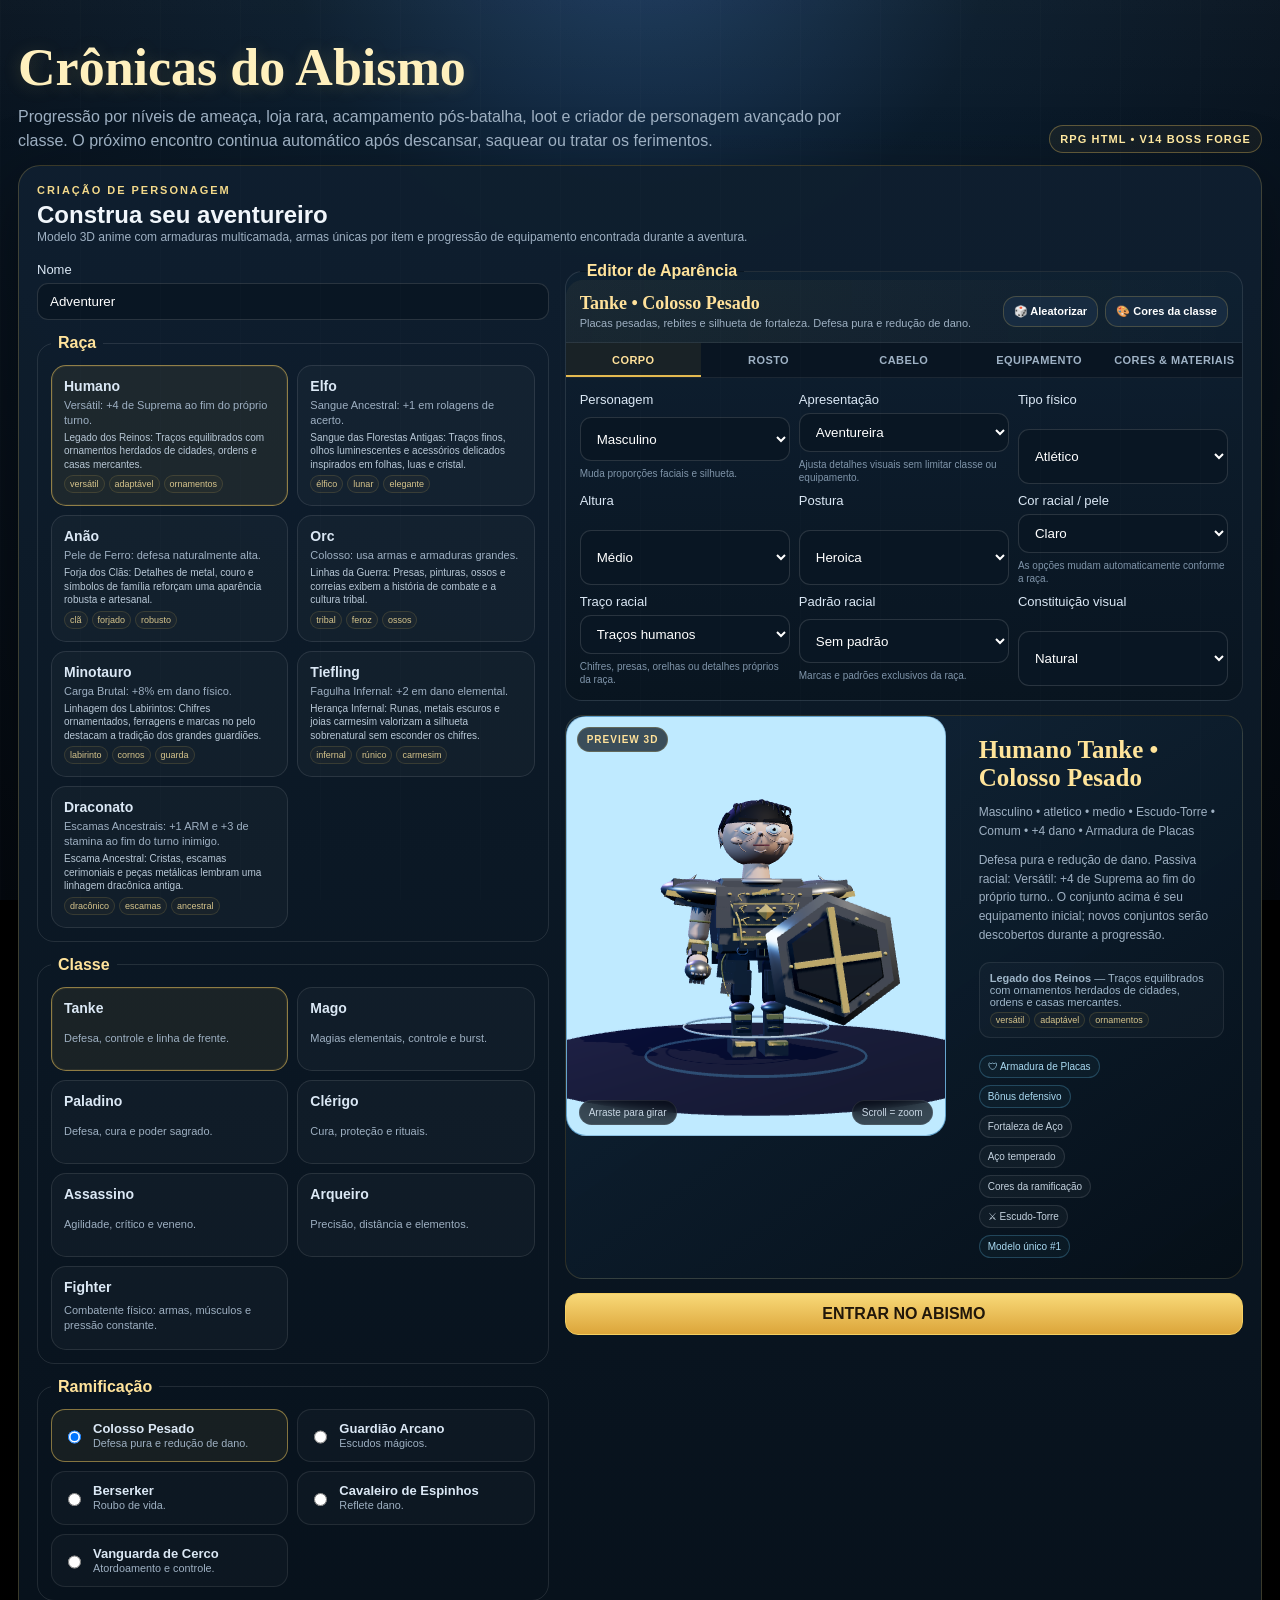
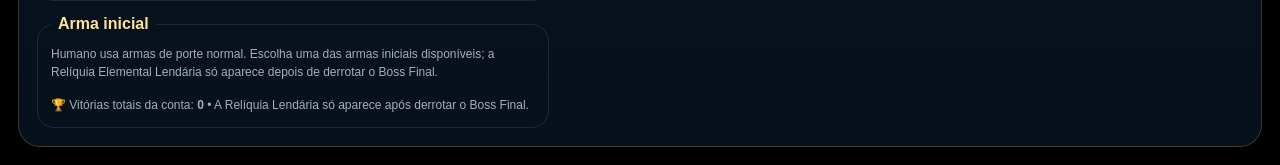
==== cronicas_do_abismo_v16_arsenal_vitorias.html @ d29d2627 "Add files via upload" ====
<!DOCTYPE html>
<html lang="pt-BR">
<head>
<meta charset="UTF-8" />
<meta name="viewport" content="width=device-width, initial-scale=1.0" />
<title>Crônicas do Abismo — v15 Recompensa Lendária</title>
<style>
:root{
  --bg:#07101a;--panel:#0c1927;--panel2:#13263a;--panel3:#172e45;
  --line:rgba(241,201,94,.22);--text:#f1f6fb;--muted:#9eb0c2;--gold:#f1c95e;
  --hp:#e54d5f;--mana:#4d8fff;--stam:#2bc489;--ult:#a85bd7;--coin:#ffd76a;
  --page-bg:none;--scene-bg:none;
}
*{box-sizing:border-box}
body{margin:0;font-family:Inter,Segoe UI,Arial,sans-serif;background-color:#000;background-image:radial-gradient(circle at 50% -10%,#1d3d62 0,#0b1c2c 30%,#07101a 68%,#04090f 100%);background-size:cover;background-position:center;background-repeat:no-repeat;color:var(--text);min-height:100vh;background-attachment:fixed}
body::before{content:'';position:fixed;inset:0;pointer-events:none;background:
  linear-gradient(180deg,rgba(255,255,255,.025),transparent 18%),
  repeating-linear-gradient(90deg,rgba(255,255,255,.012) 0 1px,transparent 1px 80px)}
.container{max-width:1320px;margin:0 auto;padding:18px}
.hidden{display:none!important}
.card{background:linear-gradient(180deg,rgba(15,31,47,.97),rgba(7,17,27,.97));border:1px solid var(--line);border-radius:22px;box-shadow:0 20px 70px rgba(0,0,0,.38)}
.hero-header{display:flex;justify-content:space-between;align-items:end;gap:16px;padding:20px 0 12px}
.hero-header h1{margin:0;font-family:Georgia,serif;font-size:clamp(30px,4.4vw,52px);color:#fff0bd;text-shadow:0 2px 18px rgba(241,201,94,.18)}
.hero-header p{margin:8px 0 0;max-width:850px;color:var(--muted);line-height:1.5}
.badge{display:inline-flex;align-items:center;gap:6px;padding:7px 10px;border-radius:999px;border:1px solid rgba(241,201,94,.33);color:#ffe8a0;background:rgba(241,201,94,.055);font-size:11px;font-weight:900;letter-spacing:.1em;text-transform:uppercase}
button{font:inherit;color:#fff;background:#172b40;border:1px solid rgba(241,201,94,.22);border-radius:13px;padding:11px 14px;font-weight:800;cursor:pointer;transition:.16s transform,.16s background,.16s border-color}
button:hover{background:#1e3853;border-color:rgba(241,201,94,.42);transform:translateY(-1px)}
button:disabled{opacity:.42;cursor:not-allowed;transform:none}
button.primary{color:#21170a;background:linear-gradient(180deg,#f8d978,#dca53a);border-color:#f5cf61}
button.danger{background:#56232c;border-color:#963c4a}
input,select{width:100%;padding:10px 12px;background:#091623;color:#fff;border:1px solid rgba(255,255,255,.13);border-radius:11px}
input[type=color]{padding:4px;height:42px}
label{display:grid;gap:6px;color:#dbe8f5;font-size:13px}
fieldset{border:1px solid rgba(255,255,255,.1);border-radius:17px;padding:13px;margin:0}
legend{color:#ffe39b;font-weight:900;padding:0 7px}
.small{font-size:12px;color:var(--muted);line-height:1.42}
.eyebrow{margin:0 0 5px;color:#f3d98a;font-size:11px;font-weight:900;letter-spacing:.18em;text-transform:uppercase}

/* criação */
.creator{padding:18px;display:grid;gap:16px}
.creator-grid{display:grid;grid-template-columns:1.05fr .95fr;gap:16px}
.creator-col{display:grid;gap:14px;align-content:start}
.choice-grid{display:grid;grid-template-columns:repeat(auto-fit,minmax(170px,1fr));gap:9px}
.choice-card{position:relative;display:grid;gap:4px;padding:12px;min-height:84px;border:1px solid rgba(255,255,255,.1);border-radius:15px;background:rgba(255,255,255,.026);cursor:pointer}
.choice-card input{position:absolute;inset:0;opacity:0;cursor:pointer}.choice-card b{font-size:14px}.choice-card span{font-size:11px;color:var(--muted);line-height:1.35}
.choice-card:has(input:checked){border-color:rgba(241,201,94,.55);background:rgba(241,201,94,.07);box-shadow:0 0 0 1px rgba(241,201,94,.08) inset}
.race-card-lore{display:block!important;color:#b8c8d6!important;font-size:10px!important;margin-top:3px}.race-card-traits{display:flex;gap:4px;flex-wrap:wrap;margin-top:4px}.race-card-traits i{font-style:normal;padding:2px 5px;border-radius:999px;border:1px solid rgba(241,201,94,.14);background:rgba(241,201,94,.035);color:#d7c58c;font-size:9px}.armor-bonus{display:block;margin-top:5px;padding:7px 8px;border-left:3px solid #f1c95e;border-radius:7px;background:rgba(241,201,94,.055);color:#f1dea1}.armor-bonus b{display:block;color:#ffe9a7;font-size:10px;margin-bottom:2px}.armor-branch{display:inline-flex;gap:5px;align-items:center;margin-top:4px;padding:3px 6px;border-radius:999px;border:1px solid rgba(241,201,94,.18);color:#e5cf90;font-size:9px}.weapon-detail{display:block;margin-top:5px;padding-top:5px;border-top:1px solid rgba(255,255,255,.07);color:#a9bdcf;font-size:10px}.gear-preview-tag{border-color:rgba(104,207,255,.24)!important;background:rgba(104,207,255,.035)!important;color:#a9d9f1!important}
.subchoices,.weapon-choices{display:grid;grid-template-columns:repeat(auto-fit,minmax(200px,1fr));gap:9px}
.subchoice,.weapon-choice{display:flex;gap:9px;padding:11px;border:1px solid rgba(255,255,255,.09);border-radius:14px;background:rgba(255,255,255,.025);cursor:pointer}.subchoice input,.weapon-choice input{width:auto;margin-top:3px}.subchoice b,.weapon-choice b{display:block}.subchoice small,.weapon-choice small{display:block;color:var(--muted);line-height:1.35}.weapon-choice em{display:block;margin-top:5px;color:#f2d176;font-size:11px;font-style:normal}
.subchoice:has(input:checked),.weapon-choice:has(input:checked){border-color:rgba(241,201,94,.5);background:rgba(241,201,94,.065)}
.custom-grid{display:grid;grid-template-columns:repeat(3,minmax(0,1fr));gap:9px}
.preview{display:grid;grid-template-columns:210px 1fr;gap:15px;align-items:center;padding:14px;border:1px solid rgba(241,201,94,.16);border-radius:18px;background:rgba(255,255,255,.027)}
.character-frame{position:relative;height:224px;border-radius:18px;overflow:hidden;border:1px solid rgba(241,201,94,.24);background:
 radial-gradient(circle at 50% 28%,rgba(70,133,192,.32),transparent 45%),linear-gradient(180deg,#142b41,#07111a)}
.character-frame::after{content:'';position:absolute;left:15%;right:15%;bottom:12px;height:20px;border-radius:50%;background:rgba(0,0,0,.38);filter:blur(4px)}
.character-svg{position:absolute;inset:0;width:100%;height:100%;filter:drop-shadow(0 10px 12px rgba(0,0,0,.32))}
.character-svg .idle{transform-origin:50% 78%;animation:idleBob 2.6s ease-in-out infinite}
.character-svg .head{transform-origin:50% 42%;animation:headIdle 3.8s ease-in-out infinite}
.character-svg .weapon-hand{transform-origin:58% 66%;animation:weaponIdle 3s ease-in-out infinite}
.character-svg .hair-sway{transform-origin:50% 45%;animation:hairSway 2.8s ease-in-out infinite}
.character-svg .eye{animation:blink 4.6s steps(1,end) infinite}
@keyframes idleBob{0%,100%{transform:translateY(0) scaleY(1)}50%{transform:translateY(-2px) scaleY(1.012)}}
@keyframes headIdle{0%,100%{transform:rotate(0)}50%{transform:rotate(1.2deg)}}
@keyframes weaponIdle{0%,100%{transform:rotate(0)}50%{transform:rotate(-2.5deg)}}
@keyframes hairSway{0%,100%{transform:skewX(0)}50%{transform:skewX(-1.8deg)}}
@keyframes blink{0%,48%,52%,100%{opacity:1}49%,51%{opacity:.08}}
.preview-info{display:grid;gap:7px}.preview-info strong{font-size:20px;color:#ffe49a}.preview-line{font-size:12px;color:var(--muted);line-height:1.45}


/* preview 3D do criador */
.creator-3d-wrap{position:relative;height:420px;border-radius:20px;overflow:hidden;border:1px solid rgba(72,138,185,.42);background:radial-gradient(circle at 50% 24%,rgba(255,255,255,.76),transparent 38%),linear-gradient(180deg,#bfe8ff,#6faed5)}
#creator3D{position:absolute;inset:0;cursor:grab;touch-action:none}#creator3D:active{cursor:grabbing}
#creator3D canvas{display:block;width:100%!important;height:100%!important}
.preview-3d-ui{position:absolute;z-index:4;left:12px;right:12px;bottom:10px;display:flex;justify-content:space-between;gap:8px;pointer-events:none}.preview-3d-ui span{padding:6px 9px;border-radius:999px;background:rgba(5,11,18,.72);border:1px solid rgba(255,255,255,.09);font-size:10px;color:#c9d7e4;backdrop-filter:blur(6px)}
.preview-3d-badge{position:absolute;z-index:4;top:10px;left:10px;padding:6px 9px;border-radius:999px;background:rgba(8,16,26,.75);border:1px solid rgba(241,201,94,.22);color:#ffe19a;font-size:10px;font-weight:900;letter-spacing:.1em}
#creatorFallback{position:absolute;inset:0;display:none}.creator-3d-wrap.fallback #creatorFallback{display:block}.creator-3d-wrap.fallback #creator3D{display:none}
.rpg-preview{grid-template-columns:minmax(360px,.95fr) 1.05fr;align-items:stretch}.rpg-preview .preview-info{align-content:center}
.race-note{margin-top:7px;padding:9px 10px;border-radius:11px;border:1px solid rgba(255,255,255,.08);background:rgba(255,255,255,.025);font-size:11px;color:#9eb5c8}
@media(max-width:920px){.rpg-preview{grid-template-columns:1fr}.creator-3d-wrap{height:360px}}

/* HUD e batalha */
.game{padding:17px;display:grid;gap:15px}
.hud{display:grid;grid-template-columns:1fr 1fr;gap:13px}.hud-card{padding:13px;border:1px solid rgba(255,255,255,.08);border-radius:18px;background:rgba(255,255,255,.024)}
.hud-head{display:flex;justify-content:space-between;gap:10px;align-items:center}.hud-head h3{margin:0;font-size:20px;color:#ffdb77}.hud-meta{margin-top:4px;font-size:11px;color:var(--muted)}
.hud-badges{display:flex;gap:7px;flex-wrap:wrap;justify-content:flex-end}
.bar{height:23px;position:relative;overflow:hidden;background:#091521;border:1px solid rgba(255,255,255,.11);border-radius:999px;margin-top:7px}.bar i{display:block;position:absolute;inset:0 auto 0 0;width:30%;transition:.28s width}.bar b{position:absolute;inset:0;display:grid;place-items:center;font-size:11px;text-shadow:0 1px 3px #000}
.hp i{background:linear-gradient(90deg,#a7253e,#ef596b)}.mana i{background:linear-gradient(90deg,#235dce,#65a3ff)}.stam i{background:linear-gradient(90deg,#148261,#35d89c)}.ult i{background:linear-gradient(90deg,#7135a6,#d47bf5)}
.battle-scene{position:relative;overflow:hidden;min-height:310px;padding:20px;display:grid;grid-template-columns:minmax(0,1fr) auto minmax(0,1fr);gap:18px;align-items:center;background-image:var(--scene-bg),radial-gradient(circle at 50% 28%,rgba(58,112,166,.16),transparent 35%),linear-gradient(180deg,rgba(23,50,75,.28),rgba(4,10,16,.1));background-size:cover,cover,cover;background-position:center,center,center;background-repeat:no-repeat,no-repeat,no-repeat;border-radius:20px;border:1px solid rgba(255,255,255,.07)}
.battle-scene::before{content:'';position:absolute;left:-10%;right:-10%;bottom:-46px;height:150px;border-radius:50%;background:radial-gradient(ellipse at center,rgba(60,81,98,.28),rgba(0,0,0,.38) 65%);transform:perspective(380px) rotateX(65deg)}
.combatant{position:relative;z-index:2;display:grid;grid-template-columns:210px minmax(0,1fr);gap:14px;align-items:center}.battle-char{height:245px}.status-side{display:grid;gap:7px}.nameplate strong{font-size:24px;font-family:Georgia,serif;color:#ffd66f}.nameplate span{display:block;font-size:11px;color:var(--muted);margin-top:3px}.gearline{font-size:11px;color:#aab9c8;line-height:1.45}.vs{position:relative;z-index:2;font-size:48px;color:#f3cc66;text-shadow:0 0 18px rgba(241,201,94,.3)}
.fx-layer{position:absolute;inset:0;z-index:10;pointer-events:none;overflow:hidden}.fx-projectile{position:absolute;top:42%;left:50%;font-size:44px;opacity:0;filter:drop-shadow(0 0 12px currentColor);animation:projectile .68s cubic-bezier(.16,.8,.25,1) forwards}.fx-projectile.enemy{animation-name:projectileEnemy}.fx-particle{position:absolute;left:50%;top:48%;width:8px;height:8px;border-radius:50%;opacity:0;animation:particleBurst .68s ease-out forwards}.slash-arc{position:absolute;width:120px;height:65px;border:4px solid rgba(255,255,255,.75);border-left-color:transparent;border-bottom-color:transparent;border-radius:50%;left:50%;top:40%;opacity:0;transform:rotate(20deg);animation:slashArc .45s ease-out forwards}.impact-ring{position:absolute;width:80px;height:80px;border:3px solid rgba(255,235,163,.84);border-radius:50%;left:50%;top:44%;transform:translate(-50%,-50%) scale(.2);opacity:0;animation:impactRing .52s ease-out forwards}
.float-number{position:absolute;z-index:11;font-weight:1000;font-size:25px;opacity:0;text-shadow:0 2px 4px rgba(0,0,0,.62);animation:floatNumber .88s ease-out forwards}.float-number.hit{color:#ff8996}.float-number.heal{color:#89f4b8}.float-number.crit{color:#ffe17a;font-size:30px}
.hero-lunge{animation:heroLunge .42s ease}.enemy-lunge{animation:enemyLunge .42s ease}.hit-react{animation:hitReact .38s ease}.scene-shake{animation:sceneShake .38s linear}
@keyframes heroLunge{0%,100%{transform:translateX(0)}50%{transform:translateX(26px) scale(1.025)}}@keyframes enemyLunge{0%,100%{transform:translateX(0)}50%{transform:translateX(-26px) scale(1.025)}}@keyframes hitReact{0%,100%{filter:none;transform:translateX(0)}35%{filter:brightness(1.7);transform:translateX(5px)}55%{transform:translateX(-3px)}}
@keyframes sceneShake{0%,100%{transform:translateX(0)}20%{transform:translateX(-5px)}40%{transform:translateX(4px)}60%{transform:translateX(-3px)}80%{transform:translateX(2px)}}
@keyframes projectile{0%{opacity:0;transform:translate(-160px,20px) scale(.5) rotate(-8deg)}20%{opacity:1}100%{opacity:0;transform:translate(145px,-10px) scale(1.2) rotate(8deg)}}@keyframes projectileEnemy{0%{opacity:0;transform:translate(145px,0) scale(.5)}20%{opacity:1}100%{opacity:0;transform:translate(-160px,15px) scale(1.2)}}
@keyframes particleBurst{0%{opacity:0;transform:translate(0,0) scale(.4)}25%{opacity:1}100%{opacity:0;transform:translate(var(--dx),var(--dy)) scale(1.2)}}@keyframes slashArc{0%{opacity:0;transform:rotate(5deg) scale(.45)}35%{opacity:1}100%{opacity:0;transform:rotate(75deg) scale(1.25)}}@keyframes impactRing{0%{opacity:0;transform:translate(-50%,-50%) scale(.2)}35%{opacity:1}100%{opacity:0;transform:translate(-50%,-50%) scale(1.7)}}@keyframes floatNumber{0%{opacity:0;transform:translateY(0) scale(.7)}18%{opacity:1}100%{opacity:0;transform:translateY(-64px) scale(1.08)}}
.actions{display:grid;grid-template-columns:repeat(7,minmax(0,1fr));gap:9px}.action-sub{display:block;font-size:10px;color:#97a9ba;font-weight:500;margin-top:3px}
.panels{display:grid;grid-template-columns:1.05fr .95fr;gap:14px}.panel{padding:14px}.log{display:grid;gap:7px;max-height:330px;overflow:auto;margin-top:10px}.log p{margin:0;padding:9px 11px;background:rgba(255,255,255,.032);border-radius:11px;line-height:1.42;font-size:13px}.log p.good{border-left:4px solid #33c77b}.log p.bad{border-left:4px solid #e75464}.log p.info{border-left:4px solid #f0c75e}.log p.shop{border-left:4px solid #55c7ff}
.dice-grid{display:grid;grid-template-columns:repeat(auto-fit,minmax(105px,1fr));gap:8px}.die-card{padding:10px;border:1px solid rgba(255,255,255,.08);border-radius:14px;background:rgba(255,255,255,.025);display:grid;gap:6px}.die-card input{padding:7px}.roll{min-height:38px;border:1px dashed rgba(255,255,255,.14);border-radius:9px;padding:7px;text-align:center;color:#dbe9f6;font-size:11px}
.beginner{margin-top:12px;padding:12px;border:1px solid rgba(241,201,94,.17);border-radius:14px;background:rgba(255,255,255,.02)}.beginner summary{cursor:pointer;color:#ffe29b;font-weight:900}.guide-grid{display:grid;grid-template-columns:1fr 1fr;gap:14px}.guide-grid li{margin:5px 0;color:var(--muted)}
.game-footer{display:flex;justify-content:space-between;align-items:center;gap:10px;flex-wrap:wrap}
.game-over-overlay{position:absolute;inset:0;z-index:30;display:none;place-items:center;align-content:center;gap:8px;text-align:center;background:rgba(4,8,13,.88);backdrop-filter:blur(5px);color:#fff0bd}
.game-over-overlay.active{display:grid;animation:gameOverIn .24s ease-out}
.game-over-overlay strong{font:900 clamp(34px,6vw,64px) Georgia,serif;letter-spacing:.08em;color:#ff7180;text-shadow:0 0 24px rgba(229,77,95,.55)}
.game-over-overlay span{color:#d5e0eb;font-size:14px}
@keyframes gameOverIn{from{opacity:0}to{opacity:1}}

/* inventário + loja */
dialog{border:none;padding:0;background:transparent;color:var(--text)}dialog::backdrop{background:rgba(0,0,0,.68);backdrop-filter:blur(2px)}
.modal-card{width:min(1060px,95vw);max-height:90vh;overflow:auto;padding:19px}.modal-top{display:flex;justify-content:space-between;gap:12px;align-items:center;margin-bottom:14px}.modal-grid{display:grid;grid-template-columns:320px 1fr;gap:14px}.modal-col{display:grid;gap:12px;align-content:start}.box{padding:13px;border:1px solid rgba(255,255,255,.08);border-radius:15px;background:rgba(255,255,255,.025)}.box h3{margin:0 0 9px}.item-grid{display:grid;grid-template-columns:repeat(auto-fit,minmax(210px,1fr));gap:9px}.item{display:grid;gap:6px;padding:11px;border:1px solid rgba(255,255,255,.08);border-radius:13px;background:rgba(255,255,255,.025)}.item.equipped{border-color:rgba(241,201,94,.5);background:rgba(241,201,94,.065)}.item-price{color:#ffd86f;font-size:12px;font-weight:900}.potion-grid{display:grid;grid-template-columns:repeat(3,minmax(0,1fr));gap:8px}.coin{color:#ffdc78;font-weight:900}.store-banner{padding:12px;border:1px solid rgba(83,196,255,.24);border-radius:14px;background:linear-gradient(135deg,rgba(36,117,160,.13),rgba(255,215,105,.05));margin-bottom:13px}.rarity{font-size:10px;padding:3px 7px;border-radius:999px;background:rgba(255,255,255,.06);color:#cdd9e5;display:inline-flex;width:max-content}.shop-grid{display:grid;grid-template-columns:repeat(auto-fit,minmax(215px,1fr));gap:9px}.shop-item{display:grid;gap:7px;padding:12px;border:1px solid rgba(255,255,255,.09);border-radius:14px;background:rgba(255,255,255,.026)}
.merchant-showcase{display:grid;grid-template-columns:150px 1fr;gap:14px;align-items:center;margin-bottom:13px;padding:10px 12px;border:1px solid rgba(241,201,94,.22);border-radius:15px;background:linear-gradient(100deg,rgba(174,113,48,.13),rgba(50,100,137,.08))}
#merchant3D{height:155px;border-radius:12px;overflow:hidden;background:radial-gradient(circle at 50% 26%,rgba(236,177,93,.25),transparent 48%),#08131d}.merchant-showcase h3{margin:0;color:#ffe19a;font:700 18px Georgia,serif}.merchant-showcase p{margin:5px 0 0;color:#b7c8d8;font-size:12px;line-height:1.45}

@media(max-width:1080px){.creator-grid,.hud,.panels,.modal-grid{grid-template-columns:1fr}.battle-scene{grid-template-columns:1fr}.vs{display:none}.actions{grid-template-columns:repeat(3,minmax(0,1fr))}.combatant{grid-template-columns:190px 1fr}}
@media(max-width:760px){.custom-grid,.guide-grid,.potion-grid{grid-template-columns:1fr}.preview{grid-template-columns:1fr}.character-frame{height:260px}.combatant{grid-template-columns:1fr}.battle-char{height:260px}.actions{grid-template-columns:repeat(2,minmax(0,1fr))}.hud-head{align-items:flex-start;flex-direction:column}.hud-badges{justify-content:flex-start}}

/* v6 — interface compacta, acampamento e personagem detalhado */
.hud{gap:10px}.hud-card{padding:10px 13px}.hud-head{min-height:44px}.hud-meta{max-width:660px}
.battle-scene{min-height:330px;padding:18px}.combatant{grid-template-columns:225px minmax(0,1fr)}.battle-char{height:270px}.status-side{gap:6px}.status-side .bar{margin-top:3px}
.character-frame{background:radial-gradient(circle at 48% 25%,rgba(80,151,215,.34),transparent 42%),linear-gradient(180deg,#142c43,#07111a)}
.character-svg{filter:drop-shadow(0 14px 15px rgba(0,0,0,.4)) saturate(1.05)}
.character-svg .cloth-sway{transform-origin:50% 65%;animation:clothSway 3s ease-in-out infinite}
.character-svg .aura-pulse{transform-origin:50% 45%;animation:auraPulse 2.8s ease-in-out infinite}
.character-svg .weapon-glint{animation:weaponGlint 3.4s ease-in-out infinite}
@keyframes clothSway{0%,100%{transform:skewX(0)}50%{transform:skewX(1.4deg)}}
@keyframes auraPulse{0%,100%{opacity:.12;transform:scale(.96)}50%{opacity:.25;transform:scale(1.03)}}
@keyframes weaponGlint{0%,70%,100%{opacity:.35}75%{opacity:1}}
.game-footer{padding-top:2px}.auto-next-note{display:flex;align-items:center;gap:7px;color:#b9cad9}.auto-next-note::before{content:'↻';color:#f3ce68;font-weight:1000}
.camp-card{width:min(790px,94vw);padding:20px}.camp-intro{padding:12px 14px;border:1px solid rgba(241,201,94,.2);border-radius:14px;background:rgba(241,201,94,.05);margin-bottom:14px}.camp-options{display:grid;grid-template-columns:repeat(3,minmax(0,1fr));gap:10px}.camp-option{display:grid;gap:7px;text-align:left;min-height:145px;padding:15px}.camp-option strong{color:#ffe399;font-size:16px}.camp-option span{font-size:12px;color:var(--muted);line-height:1.45}.camp-option em{font-size:11px;color:#84e2b2;font-style:normal}
.gender-note{font-size:11px;color:#9fb2c5}.custom-grid{grid-template-columns:repeat(3,minmax(0,1fr))}
@media(max-width:1000px){.combatant{grid-template-columns:190px minmax(0,1fr)}.battle-char{height:240px}.camp-options{grid-template-columns:1fr}}
@media(max-width:760px){.combatant{grid-template-columns:1fr}.battle-char{height:260px}.custom-grid{grid-template-columns:1fr 1fr}}
@media(max-width:520px){.custom-grid{grid-template-columns:1fr}}


/* v7 — criador de personagem RPG avançado */
.creator-grid{grid-template-columns:minmax(420px,.86fr) minmax(560px,1.14fr);align-items:start}
.rpg-customizer{padding:0;overflow:hidden;background:linear-gradient(180deg,rgba(16,34,51,.72),rgba(8,19,30,.72))}
.rpg-customizer>legend{margin-left:14px}
.customizer-head{display:flex;justify-content:space-between;align-items:center;gap:12px;padding:13px 14px;border-bottom:1px solid rgba(255,255,255,.08);background:linear-gradient(90deg,rgba(241,201,94,.05),transparent)}
.class-identity{display:grid;gap:3px}.class-identity strong{font-family:Georgia,serif;font-size:18px;color:#ffe19a}.class-identity span{font-size:11px;color:var(--muted)}
.editor-actions{display:flex;gap:7px;flex-wrap:wrap}.editor-actions button{padding:8px 10px;font-size:11px}
.editor-tabs{display:grid;grid-template-columns:repeat(5,1fr);border-bottom:1px solid rgba(255,255,255,.08);background:#091522}
.editor-tab{border:0;border-radius:0;background:transparent;padding:11px 7px;color:#9fb2c5;font-size:11px;letter-spacing:.04em;text-transform:uppercase}
.editor-tab:hover{transform:none;background:rgba(255,255,255,.035)}.editor-tab.active{color:#ffe19a;background:rgba(241,201,94,.07);box-shadow:inset 0 -2px #e4ba50}
.editor-panel{display:none;padding:14px}.editor-panel.active{display:block}.editor-panel .custom-grid{grid-template-columns:repeat(3,minmax(0,1fr))}
.editor-panel label>span.help{font-size:10px;color:#7f94a9;line-height:1.3}
.palette-strip{display:grid;grid-template-columns:repeat(5,1fr);gap:5px;margin-top:8px}.palette-strip i{height:17px;border-radius:6px;border:1px solid rgba(255,255,255,.15);box-shadow:inset 0 1px rgba(255,255,255,.12)}
.material-note{margin-top:9px;padding:9px 10px;border-radius:11px;border:1px solid rgba(255,255,255,.07);background:rgba(255,255,255,.025);font-size:11px;color:#9eb2c5;line-height:1.4}
.preview.rpg-preview{grid-template-columns:minmax(300px,380px) 1fr;padding:0;overflow:hidden;align-items:stretch;min-height:520px;background:linear-gradient(145deg,rgba(19,42,63,.88),rgba(6,15,24,.95))}
.rpg-preview .character-frame{height:520px;border:0;border-radius:0;border-right:1px solid rgba(241,201,94,.18);background:radial-gradient(circle at 50% 22%,rgba(91,155,210,.28),transparent 36%),linear-gradient(180deg,#132a40,#061019 80%)}
.rpg-preview .preview-info{padding:20px 18px;align-content:center;gap:11px}.rpg-preview .preview-info strong{font-family:Georgia,serif;font-size:25px}.rpg-preview .preview-line{font-size:12px;line-height:1.55}
.appearance-summary{display:grid;gap:7px;margin-top:6px}.appearance-pill{display:inline-flex;width:max-content;max-width:100%;padding:5px 8px;border-radius:999px;border:1px solid rgba(255,255,255,.1);background:rgba(255,255,255,.035);font-size:10px;color:#c4d2df}
.character-svg{filter:drop-shadow(0 18px 20px rgba(0,0,0,.48)) saturate(1.08) contrast(1.02)}
.character-svg .breath{transform-origin:50% 68%;animation:breathRpg 3.3s ease-in-out infinite}.character-svg .cape-motion{transform-origin:50% 48%;animation:capeRpg 3.8s ease-in-out infinite}.character-svg .weapon-hand{transform-origin:62% 60%;animation:weaponRpg 3.1s ease-in-out infinite}.character-svg .hair-sway{transform-origin:50% 30%;animation:hairRpg 3.4s ease-in-out infinite}.character-svg .eye{animation:blinkRpg 5.1s steps(1,end) infinite}.character-svg .rune-pulse{animation:runePulse 2.2s ease-in-out infinite}.character-svg .cloth-light{animation:clothLight 3.4s ease-in-out infinite}
@keyframes breathRpg{0%,100%{transform:translateY(0) scaleY(1)}50%{transform:translateY(-2px) scaleY(1.008)}}@keyframes capeRpg{0%,100%{transform:skewX(0)}50%{transform:skewX(1.3deg)}}@keyframes weaponRpg{0%,100%{transform:rotate(0)}50%{transform:rotate(-1.8deg)}}@keyframes hairRpg{0%,100%{transform:skewX(0)}50%{transform:skewX(-1.1deg)}}@keyframes blinkRpg{0%,48%,52%,100%{opacity:1}49%,51%{opacity:.05}}@keyframes runePulse{0%,100%{opacity:.46}50%{opacity:1}}@keyframes clothLight{0%,100%{opacity:.14}50%{opacity:.28}}
.battle-char .character-svg{filter:drop-shadow(0 13px 12px rgba(0,0,0,.45)) saturate(1.06)}
@media(max-width:1180px){.creator-grid{grid-template-columns:1fr}.preview.rpg-preview{grid-template-columns:minmax(300px,420px) 1fr}}
@media(max-width:760px){.editor-tabs{grid-template-columns:repeat(3,1fr)}.editor-panel .custom-grid{grid-template-columns:1fr 1fr}.preview.rpg-preview{grid-template-columns:1fr}.rpg-preview .character-frame{height:480px;border-right:0;border-bottom:1px solid rgba(241,201,94,.18)}}
@media(max-width:520px){.editor-panel .custom-grid{grid-template-columns:1fr}.editor-tabs{grid-template-columns:1fr 1fr}.rpg-preview .character-frame{height:430px}}


/* v10 — 3D anime reutilizado na criação e batalha */
.model-stage{position:relative;overflow:hidden;background:radial-gradient(circle at 50% 22%,rgba(64,115,164,.26),transparent 42%),linear-gradient(180deg,#10253a,#061019 82%)}
.battle-model3d,.battle-model-fallback{position:absolute;inset:0}.battle-model3d canvas{display:block;width:100%!important;height:100%!important}.battle-model-fallback{display:none}
.model-stage.no-webgl .battle-model3d{display:none}.model-stage.no-webgl .battle-model-fallback{display:block}
.creator-3d-wrap canvas{filter:saturate(1.04) contrast(1.02)}
.battle-char{height:290px}.battle-char canvas{filter:saturate(1.06) contrast(1.03)}
.preview-3d-badge{background:rgba(8,17,27,.72);backdrop-filter:blur(5px)}
@media(max-width:760px){.battle-char{height:320px}}


.single-d20{max-width:420px;margin:auto;padding:18px;grid-template-columns:1fr 1fr;align-items:center;gap:12px}
.single-d20>b,.single-d20>.roll,.single-d20>small{grid-column:1/-1}.single-d20>small{color:var(--muted)}
.d20-face{width:76px;height:84px;display:grid;place-items:center;background:linear-gradient(145deg,#ebce82,#705332);clip-path:polygon(50% 0,96% 25%,96% 75%,50% 100%,4% 75%,4% 25%);color:#101923;font:bold 30px Georgia;text-shadow:0 1px #ffecc2}.single-d20>button{grid-column:1/-1}
 .admin-glow{border-color:rgba(255,104,117,.38)!important;background:rgba(255,72,90,.045)!important}.boss-reward{border-color:rgba(166,121,255,.50)!important;background:linear-gradient(135deg,rgba(122,65,180,.15),rgba(77,199,255,.06))!important}.boss-reward strong{color:#efd6ff}.turn-gold{color:#ffd978;font-weight:900}.locked-note{display:block;margin-top:6px;color:#9db3c6;font-size:10px;line-height:1.35}.helmet-note{border-left:3px solid #9ddfff;padding-left:8px}
.victory-card{width:min(700px,94vw);padding:24px;text-align:center;background:radial-gradient(circle at 50% 0%,rgba(148,87,255,.18),transparent 44%),linear-gradient(180deg,rgba(18,31,48,.98),rgba(7,13,22,.98));border:1px solid rgba(196,145,255,.45)}
.victory-card h2{margin:0;color:#ffe7a3;font:900 clamp(34px,6vw,56px) Georgia,serif;text-shadow:0 0 26px rgba(241,201,94,.2)}
.victory-sub{margin:6px auto 14px;color:#cbd8e4;max-width:560px;line-height:1.5;font-size:13px}
.legendary-roller{display:grid;place-items:center;gap:10px;margin:8px auto 18px}
.legendary-d6{width:90px;height:90px;display:grid;place-items:center;clip-path:polygon(50% 0,93% 25%,93% 75%,50% 100%,7% 75%,7% 25%);background:linear-gradient(145deg,#d9b6ff,#6e3ca5);border:3px solid #f1d2ff;color:#140e1e;font:900 40px Georgia,serif;box-shadow:0 0 34px rgba(160,91,255,.42);animation:d6Roll 1s cubic-bezier(.17,.89,.32,1.27)}
.legendary-result{min-height:76px;display:grid;gap:4px;place-items:center;padding:14px 16px;border-radius:16px;border:1px solid rgba(241,201,94,.32);background:rgba(241,201,94,.05)}
.legendary-result strong{font:700 23px Georgia,serif;color:#ffe9a6}.legendary-result span{color:#bcd0df;font-size:12px}.legendary-element{color:#9fe7ff!important;font-weight:900}
.legendary-die-list{display:grid;grid-template-columns:repeat(3,1fr);gap:7px;margin-top:10px}.legendary-die-list span{padding:7px 5px;border-radius:10px;border:1px solid rgba(255,255,255,.08);color:#95aabc;font-size:10px}.legendary-die-list span.selected{border-color:rgba(241,201,94,.65);color:#fff1ba;background:rgba(241,201,94,.08)}
@keyframes d6Roll{0%{transform:rotateX(0) rotateY(0) rotateZ(0) scale(.45);filter:brightness(.8)}35%{transform:rotateX(180deg) rotateY(280deg) rotateZ(180deg) scale(1.12);filter:brightness(1.35)}70%{transform:rotateX(340deg) rotateY(520deg) rotateZ(340deg) scale(.96)}100%{transform:rotateX(360deg) rotateY(540deg) rotateZ(360deg) scale(1)}}
@media(max-width:520px){.legendary-die-list{grid-template-columns:1fr 1fr}}
</style>
</head>
<body>
<div class="container">
<header class="hero-header">
  <div><h1>Crônicas do Abismo</h1><p>Progressão por níveis de ameaça, loja rara, acampamento pós-batalha, loot e criador de personagem avançado por classe. O próximo encontro continua automático após descansar, saquear ou tratar os ferimentos.</p></div>
  <span class="badge">RPG HTML • v14 BOSS FORGE</span>
</header>

<section id="createScreen" class="card creator">
  <div><p class="eyebrow">CRIAÇÃO DE PERSONAGEM</p><h2 style="margin:0">Construa seu aventureiro</h2><div class="small">Modelo 3D anime com armaduras multicamada, armas únicas por item e progressão de equipamento encontrada durante a aventura.</div></div>
  <div class="creator-grid">
    <div class="creator-col">
      <label>Nome<input id="heroName" maxlength="28" value="Adventurer" placeholder="Nome do personagem"></label>
      <fieldset><legend>Raça</legend><div id="raceChoices" class="choice-grid"></div></fieldset>
      <fieldset><legend>Classe</legend><div id="classChoices" class="choice-grid"></div></fieldset>
      <fieldset id="branchField"><legend>Ramificação</legend><div id="branchChoices" class="subchoices"></div></fieldset>
      <fieldset><legend>Arma inicial</legend><div id="weaponRule" class="small" style="margin-bottom:8px"></div><div id="weaponChoices" class="weapon-choices"></div><div class="small" style="margin-top:8px">🏆 Vitórias totais da conta: <b id="creatorTotalWins">0</b> • A Relíquia Lendária só aparece após derrotar o Boss Final.</div></fieldset>
    </div>
    <div class="creator-col">
      <fieldset class="rpg-customizer"><legend>Editor de Aparência</legend>
        <div class="customizer-head">
          <div class="class-identity"><strong id="classIdentityTitle">Identidade visual</strong><span id="classIdentityText">Equipamento e cores seguem a classe e a ramificação.</span></div>
          <div class="editor-actions"><button id="randomizeAppearance" type="button">🎲 Aleatorizar</button><button id="restoreClassPalette" type="button">🎨 Cores da classe</button></div>
        </div>
        <div class="editor-tabs">
          <button type="button" class="editor-tab active" data-editor-tab="body">Corpo</button>
          <button type="button" class="editor-tab" data-editor-tab="face">Rosto</button>
          <button type="button" class="editor-tab" data-editor-tab="hair">Cabelo</button>
          <button type="button" class="editor-tab" data-editor-tab="gear">Equipamento</button>
          <button type="button" class="editor-tab" data-editor-tab="colors">Cores & Materiais</button>
        </div>
        <div class="editor-panel active" data-editor-panel="body"><div class="custom-grid">
          <label>Personagem<select id="gender"><option value="masculino" selected>Masculino</option><option value="feminino">Feminino</option></select><span class="help">Muda proporções faciais e silhueta.</span></label>
          <label>Apresentação<select id="presentation"><option value="aventura" selected>Aventureira</option><option value="elegante">Elegante</option><option value="mistica">Mística</option><option value="guerreira">Guerreira</option></select><span class="help">Ajusta detalhes visuais sem limitar classe ou equipamento.</span></label>
          <label>Tipo físico<select id="bodyType"><option value="leve">Leve</option><option value="atletico" selected>Atlético</option><option value="robusto">Robusto</option></select></label>
          <label>Altura<select id="heightType"><option value="baixo">Baixo</option><option value="medio" selected>Médio</option><option value="alto">Alto</option></select></label>
          <label>Postura<select id="stance"><option value="heroica" selected>Heroica</option><option value="defensiva">Defensiva</option><option value="arcana">Arcana</option><option value="furtiva">Furtiva</option></select></label>
          <label>Cor racial / pele<select id="skinTone"></select><span class="help">As opções mudam automaticamente conforme a raça.</span></label>
          <label>Traço racial<select id="raceFeature"></select><span class="help">Chifres, presas, orelhas ou detalhes próprios da raça.</span></label>
          <label>Padrão racial<select id="racePattern"></select><span class="help">Marcas e padrões exclusivos da raça.</span></label>
          <label>Constituição visual<select id="buildDetail"><option value="limpa" selected>Natural</option><option value="cicatrizes">Cicatrizes de batalha</option><option value="runas">Runas corporais</option><option value="tatuagens">Tatuagens</option></select></label>
        </div></div>
        <div class="editor-panel" data-editor-panel="face"><div class="custom-grid">
          <label>Formato do rosto<select id="faceShape"><option value="oval" selected>Oval</option><option value="angular">Angular</option><option value="quadrado">Quadrado</option><option value="largo">Largo</option><option value="estreito">Estreito</option></select></label>
          <label>Olhos<select id="eyeShape"><option value="normal" selected>Normais</option><option value="afiados">Afiados</option><option value="suaves">Suaves</option><option value="estreitos">Estreitos</option></select></label>
          <label>Cor dos olhos<input id="eyeColor" type="color" value="#bcecff"></label>
          <label>Sobrancelhas<select id="browStyle"><option value="retas">Retas</option><option value="arqueadas">Arqueadas</option><option value="fortes" selected>Fortes</option><option value="finas">Finas</option></select></label>
          <label>Nariz<select id="noseStyle"><option value="curto">Curto</option><option value="reto" selected>Reto</option><option value="largo">Largo</option><option value="aquilino">Aquilino</option></select></label>
          <label>Boca<select id="mouthStyle"><option value="neutra" selected>Neutra</option><option value="seria">Séria</option><option value="sorriso">Leve sorriso</option><option value="cicatriz">Cicatriz no lábio</option></select></label>
          <label>Marca facial<select id="marking"><option value="nenhuma">Nenhuma</option><option value="cicatriz">Cicatriz</option><option value="runa">Runa</option><option value="pintura">Pintura de guerra</option><option value="tatuagem">Tatuagem</option><option value="queimadura">Marca de queimadura</option></select></label>
        </div></div>
        <div class="editor-panel" data-editor-panel="hair"><div class="custom-grid">
          <label>Cabelo<select id="hairStyle"><option value="curto" selected>Curto de aventureiro</option><option value="undercut">Undercut</option><option value="longo">Longo</option><option value="ondulado">Ondulado</option><option value="rabo">Rabo de cavalo</option><option value="mohawk">Moicano</option><option value="trancas">Tranças</option><option value="guerreiro">Trança de guerreiro</option><option value="careca">Careca</option></select></label>
          <label>Cor do cabelo<select id="hairColor"><option value="#111820">Preto carvão</option><option value="#3b281e">Castanho escuro</option><option value="#6b4530">Castanho</option><option value="#b58a52">Loiro escuro</option><option value="#d7c38e">Loiro claro</option><option value="#c8ced8">Prateado</option><option value="#7d2532">Ruivo</option><option value="#253f78">Azul arcano</option></select></label>
          <label>Barba / máscara<select id="beard"><option value="nenhuma">Nenhuma</option><option value="porfazer">Barba por fazer</option><option value="curta">Barba curta</option><option value="longa">Barba longa</option><option value="trancada">Barba trançada</option><option value="mascara">Máscara</option></select></label>
          <label>Acessório de cabeça<select id="accessory"><option value="nenhum">Nenhum</option><option value="capuz">Capuz</option><option value="coroa">Diadema</option><option value="bandana">Bandana</option><option value="oculos">Visor</option><option value="tiara">Tiara rúnica</option><option value="meiaMascara">Meia máscara</option></select></label>
        </div></div>
        <div class="editor-panel" data-editor-panel="gear"><div class="custom-grid">
          <label>Elmo<select id="helmet"><option value="nao" selected>Sem elmo</option><option value="sim">Com elmo</option></select><span class="help">Combina com a armadura e preserva chifres e orelhas. O cabelo e o acessório ficam guardados enquanto o elmo está equipado.</span></label>
          <label>Conjunto inicial<select id="armorSet" disabled></select><span class="help">Você começa somente com este conjunto. Outros conjuntos ficam bloqueados até serem encontrados durante a progressão.</span></label><label>Estilo visual<select id="armorStyle"></select><span class="help">Ajusta a linguagem visual sem trocar o conjunto nem seus bônus.</span></label>
          <label>Ombreiras<select id="shoulders"><option value="nenhuma">Sem ombreiras</option><option value="leves">Leves</option><option value="medias" selected>Médias</option><option value="pesadas">Pesadas</option><option value="assimetrica">Assimétrica</option></select></label>
          <label>Capa / manto<select id="cape"><option value="nao">Sem capa</option><option value="ombro">Manto de um ombro</option><option value="curta">Capa curta</option><option value="longa">Capa longa</option><option value="rasgada">Capa desgastada</option></select></label>
          <label>Luvas<select id="gloves"><option value="simples">Luvas simples</option><option value="manoplas" selected>Manoplas</option><option value="couro">Couro reforçado</option><option value="runicas">Luvas rúnicas</option><option value="sem">Sem luvas</option></select></label>
          <label>Botas<select id="boots"><option value="aventureiro" selected>Botas de aventureiro</option><option value="placas">Grevas de placas</option><option value="leves">Botas leves</option><option value="rituais">Botas rituais</option></select></label>
          <label>Detalhe do peito<select id="chestDetail"><option value="emblema" selected>Emblema da classe</option><option value="runas">Runas</option><option value="faixas">Faixas / correias</option><option value="gemas">Gemas</option><option value="nenhum">Sem detalhe</option></select></label>
        </div></div>
        <div class="editor-panel" data-editor-panel="colors">
          <div class="custom-grid">
            <label>Paleta<select id="palettePreset"><option value="branch" selected>Fiel à ramificação</option><option value="class">Clássica da classe</option><option value="veteran">Veterano / desgastado</option><option value="custom">Personalizada</option></select></label>
            <label>Material principal<select id="material"><option value="aco" selected>Aço temperado</option><option value="acoNegro">Aço negro</option><option value="couro">Couro trabalhado</option><option value="tecido">Tecido reforçado</option><option value="arcano">Liga arcana</option><option value="dourado">Metal dourado</option></select></label>
            <label>Cor principal<input id="armorColor" type="color" value="#596d7c"></label>
            <label>Cor secundária<input id="secondaryColor" type="color" value="#1c2a36"></label>
            <label>Detalhes / tecido<input id="accentColor" type="color" value="#d8b75f"></label>
            <label>Metal<input id="metalColor" type="color" value="#c4d0da"></label>
            <label>Aura / magia<input id="auraColor" type="color" value="#73aee0"></label>
          </div>
          <div id="paletteStrip" class="palette-strip"></div>
          <div id="materialNote" class="material-note">As armaduras usam camadas 3D separadas para placas, peitoral, ombreiras, braçadeiras, manoplas, joelheiras e grevas; materiais e cores alteram cada camada.</div>
        </div>
      </fieldset>
      <div class="preview rpg-preview"><div id="creator3DWrap" class="creator-3d-wrap"><div class="preview-3d-badge">PREVIEW 3D</div><div id="creator3D"></div><div id="creatorFallback" class="character-frame"></div><div class="preview-3d-ui"><span>Arraste para girar</span><span>Scroll = zoom</span></div></div><div class="preview-info"><strong id="previewTitle"></strong><div id="previewMeta" class="preview-line"></div><div id="previewDetail" class="preview-line"></div><div id="raceAppearanceNote" class="race-note"></div><div id="appearanceSummary" class="appearance-summary"></div></div></div>
      <button id="startBtn" class="primary">ENTRAR NO ABISMO</button>
    </div>
  </div>
</section>

<section id="gameScreen" class="card game hidden">
  <div class="hud">
    <div class="hud-card">
      <div class="hud-head"><div><h3 id="heroTitle"></h3><div id="heroMeta" class="hud-meta"></div></div><div class="hud-badges"><span id="levelBadge" class="badge"></span><span id="coinsBadge" class="badge"></span><span id="winsBadge" class="badge"></span><span id="totalWinsBadge" class="badge"></span></div></div>
    </div>
    <div class="hud-card">
      <div class="hud-head"><div><h3 id="enemyTitle"></h3><div id="enemyMeta" class="hud-meta"></div></div><div class="hud-badges"><span id="tierBadge" class="badge"></span><span id="turnBadge" class="badge"></span></div></div>
    </div>
  </div>

  <div id="battleScene" class="battle-scene">
    <div id="fxLayer" class="fx-layer"></div>
    <div id="gameOverOverlay" class="game-over-overlay" aria-live="assertive"><strong>GAME OVER</strong><span>Retornando à criação de personagem…</span></div>
    <div id="heroCombatant" class="combatant"><div id="heroFrame" class="character-frame battle-char model-stage"><div id="hero3D" class="battle-model3d"></div><div id="hero3DFallback" class="battle-model-fallback"></div></div><div class="status-side"><div class="nameplate"><strong id="sceneHeroName"></strong><span id="sceneHeroMeta"></span></div><div class="bar hp"><i id="hpMiniFill"></i><b id="hpMiniText"></b></div><div class="bar mana"><i id="manaMiniFill"></i><b id="manaMiniText"></b></div><div class="bar stam"><i id="stamMiniFill"></i><b id="stamMiniText"></b></div><div class="bar ult"><i id="ultMiniFill"></i><b id="ultMiniText"></b></div><div id="heroGear" class="gearline"></div></div></div>
    <div class="vs">⚔</div>
    <div id="enemyCombatant" class="combatant"><div id="enemyFrame" class="character-frame battle-char model-stage"><div id="enemy3D" class="battle-model3d"></div><div id="enemy3DFallback" class="battle-model-fallback"></div></div><div class="status-side"><div class="nameplate"><strong id="sceneEnemyName"></strong><span id="sceneEnemyMeta"></span></div><div class="bar hp"><i id="enemyMiniFill"></i><b id="enemyMiniText"></b></div><div id="enemyLore" class="gearline"></div></div></div>
  </div>

  <div class="actions">
    <button data-act="basic">Ataque Básico<span class="action-sub">8 stamina</span></button>
    <button id="skill1Btn" data-act="skill1"></button>
    <button id="skill2Btn" data-act="skill2"></button>
    <button id="ultBtn" data-act="ultimate"></button>
    <button id="raceUltBtn" data-act="raceUltimate"></button>
    <button data-act="dodge">Esquiva<span class="action-sub">8 stamina</span></button>
    <button data-act="breathe">Respirar<span class="action-sub">recupera mana e stamina • inimigo reage</span></button>
    <button data-act="inventory">Inventário<span class="action-sub">equipar / poções</span></button>
  </div>

  <div class="panels">
    <div class="card panel"><p class="eyebrow">REGISTRO DE COMBATE</p><div id="combatLog" class="log"></div></div>
    <div class="card panel"><p class="eyebrow">DADOS DO DESTINO</p><div id="diceGrid" class="dice-grid"></div><details class="beginner"><summary>Sou iniciante — como funcionam os dados?</summary><div class="guide-grid"><div><p><b>D20</b> decide se um ataque acerta.</p><ul><li>1 = falha crítica.</li><li>20 = crítico.</li><li>O resultado recebe bônus de atributo.</li></ul></div><div><p>Usamos apenas <b>um D20</b>.</p><ul><li>O ataque rola automaticamente: D20 + atributo.</li><li>O mesmo resultado ajusta o dano, sem outro dado.</li><li>20 natural: acerto crítico com 50% mais dano.</li><li>Curas e proteções usam valores fixos.</li></ul></div></div></details></div>
  </div>
  <div class="game-footer"><div><div id="progressHint" class="small"></div><div class="auto-next-note small">Após vencer, escolha uma ação no acampamento. O próximo inimigo aparece automaticamente.</div></div><div style="display:flex;gap:8px;flex-wrap:wrap"><button id="adminBtn" class="danger" type="button">🛠 Modo Admin</button><button id="restartBtn" type="button">Recriar personagem</button></div></div>
</section>
</div>

<dialog id="inventoryDialog"><div class="card modal-card"><div class="modal-top"><div><p class="eyebrow">INVENTÁRIO</p><h2 style="margin:0">Equipamentos & Consumíveis</h2></div><button id="closeInventory">Fechar</button></div><div class="modal-grid"><div class="modal-col"><div id="inventoryStats" class="box"></div><div class="box"><h3>Poções</h3><div id="inventoryPotions" class="potion-grid"></div></div></div><div class="modal-col"><div class="box"><h3>Equipado</h3><div id="inventoryEquipped"></div></div><div class="box"><h3>Armas</h3><div id="inventoryWeapons" class="item-grid"></div></div><div class="box"><h3>Armaduras</h3><div id="inventoryArmors" class="item-grid"></div></div></div></div></div></dialog>

<dialog id="shopDialog"><div class="card modal-card"><div class="modal-top"><div><p class="eyebrow">MERCADOR ERRANTE</p><h2 style="margin:0">Loja do Abismo</h2></div><button id="closeShop">Sair da loja</button></div><div class="merchant-showcase"><div id="merchant3D" aria-label="Modelo 3D do Mercador Errante"></div><div><h3>Rath, o Mercador Errante</h3><p>Um colecionador de relíquias que atravessa o Abismo com sua mochila de couro, lanterna rúnica e mercadorias pouco convencionais.</p></div></div><div class="store-banner"><b>Esta loja não aparece sempre.</b><div class="small">O mercador volta depois de um intervalo aleatório de vitórias. Seu ouro permanece entre batalhas.</div></div><div class="hud-head" style="margin-bottom:12px"><div class="coin" id="shopCoins"></div><div class="small" id="shopLevel"></div></div><div id="shopGrid" class="shop-grid"></div></div></dialog>

<dialog id="campDialog"><div class="card camp-card"><div><p class="eyebrow">ENTRE UMA BATALHA E OUTRA</p><h2 style="margin:0 0 6px">Acampamento</h2><div id="campSummary" class="small"></div></div><div class="camp-intro"><b>Escolha somente uma ação.</b><div class="small">Depois dela, o próximo encontro começa automaticamente. Se o Mercador Errante estiver programado para aparecer, ele surge antes da próxima batalha.</div></div><div class="camp-options"><button class="camp-option" data-camp="rest"><strong>🔥 Descansar</strong><span>Recupera um pouco de vida e bastante mana/stamina. É a opção mais equilibrada.</span><em>+25% HP • +55% mana • +55% stamina</em></button><button class="camp-option" data-camp="loot"><strong>🎒 Lootear</strong><span>Vasculha a área em busca de moedas, poções ou, raramente, equipamento compatível.</span><em>Sem recuperação de recursos</em></button><button class="camp-option" data-camp="heal"><strong>❤ Tratar ferimentos</strong><span>Prioriza a recuperação física antes de seguir viagem.</span><em>+55% HP • pequena recuperação de recursos</em></button></div></div></dialog>

<dialog id="bossVictoryDialog"><div class="card victory-card"><p class="eyebrow">O TRONO DAS CINZAS CAIU</p><h2>VITÓRIA!</h2><div class="victory-sub">O Boss Final foi derrotado. Um dado de seis faces decidirá qual Relíquia Elemental Lendária desperta para sua conta.</div><div class="legendary-roller"><div id="legendaryD6" class="legendary-d6">?</div><div id="legendaryRollText" class="small">Rolando o D6...</div></div><div id="legendaryResult" class="legendary-result"><strong>Aguardando o resultado…</strong><span>O destino ainda não escolheu sua arma.</span></div><div id="legendaryDieList" class="legendary-die-list"></div><div id="legendaryReturnText" class="small" style="margin-top:12px">Voltando ao menu de criação…</div></div></dialog>
<dialog id="adminDialog"><div class="card camp-card"><div class="modal-top"><div><p class="eyebrow">MODO ADMINISTRADOR</p><h2 style="margin:0">Ferramentas de teste</h2></div><button id="closeAdmin">Fechar</button></div><div class="camp-intro"><b>Somente para testar a progressão.</b><div class="small">Essas ferramentas alteram a batalha atual sem representar o fluxo normal da campanha.</div></div><div class="camp-options"><button class="camp-option" data-admin="boss" type="button"><strong>👑 Ir direto ao Boss Final</strong><span>Coloca o personagem na progressão final e abre imediatamente o Oni do Abismo.</span><em>Vitórias definidas para a sala do chefe</em></button><button class="camp-option admin-glow" data-admin="kill" type="button"><strong>☠️ Matar Boss Final — TESTE</strong><span>Garante o Boss Final e reduz seu HP a zero para validar a recompensa lendária.</span><em>Executa exatamente o mesmo sorteio D6 da vitória normal e libera uma Relíquia Elemental</em></button></div><div class="small" style="margin-top:10px">Fluxo de teste: clique em <b>Ir direto ao Boss Final</b>. Depois, reabra <b>Modo Admin</b> e use <b>Matar Boss Final — TESTE</b>.</div></div></dialog>
<dialog id="pathDialog"><div class="card camp-card"><p class="eyebrow">ENCRUZILHADA • PRÓXIMA RODADA</p><h2 style="margin:0 0 6px">Escolha um caminho</h2><div id="pathIntro" class="camp-intro">Em cada sala, um caminho pode revelar um baú, um Mímico miniboss ou um encontro.</div><div class="camp-options"><button class="camp-option" onclick="choosePath('left')"><strong id="leftPathTitle">← Esquerda</strong><span id="leftPathText">Uma passagem fria entre ruínas.</span></button><button class="camp-option" onclick="choosePath('right')"><strong id="rightPathTitle">Direita →</strong><span id="rightPathText">Uma luz incerta atravessa a porta.</span></button></div></div></dialog>

<!-- Three.js r160, MIT license; embedded for offline play. -->
<script>console.warn('Scripts "build/three.js" and "build/three.min.js" are deprecated with r150+, and will be removed with r160. Please use ES Modules or alternatives: https://threejs.org/docs/index.html#manual/en/introduction/Installation'),
/**
 * @license
 * Copyright 2010-2023 Three.js Authors
 * SPDX-License-Identifier: MIT
 */
function(t,e){"object"==typeof exports&&"undefined"!=typeof module?e(exports):"function"==typeof define&&define.amd?define(["exports"],e):e((t="undefined"!=typeof globalThis?globalThis:t||self).THREE={})}(this,(function(t){"use strict";const e="160",n=1,i=2,r=3,s=0,a=1,o=100,l=204,c=205,h=0,u=1,d=2,p=0,m=1,f=2,g=3,_=4,v=5,x=6,y="attached",M="detached",S=300,b=301,T=302,E=303,w=304,A=306,R=1e3,C=1001,L=1002,P=1003,I=1004,U=1005,D=1006,N=1007,O=1008,F=1009,B=1012,z=1013,G=1014,H=1015,V=1016,k=1017,W=1018,X=1020,j=1023,q=1026,Y=1027,Z=1029,J=1031,K=1033,$=33776,Q=33777,tt=33778,et=33779,nt=35840,it=35841,rt=35842,st=35843,at=36196,ot=37492,lt=37496,ct=37808,ht=37809,ut=37810,dt=37811,pt=37812,mt=37813,ft=37814,gt=37815,_t=37816,vt=37817,xt=37818,yt=37819,Mt=37820,St=37821,bt=36492,Tt=36494,Et=36495,wt=36284,At=36285,Rt=36286,Ct=2300,Lt=2301,Pt=2302,It=2400,Ut=2401,Dt=2402,Nt=2500,Ot=2501,Ft=3e3,Bt=3001,zt="",Gt="srgb",Ht="srgb-linear",Vt="display-p3",kt="display-p3-linear",Wt="linear",Xt="srgb",jt="rec709",qt="p3",Yt=7680,Zt=35044,Jt="300 es",Kt=1035,$t=2e3,Qt=2001;class te{addEventListener(t,e){void 0===this._listeners&&(this._listeners={});const n=this._listeners;void 0===n[t]&&(n[t]=[]),-1===n[t].indexOf(e)&&n[t].push(e)}hasEventListener(t,e){if(void 0===this._listeners)return!1;const n=this._listeners;return void 0!==n[t]&&-1!==n[t].indexOf(e)}removeEventListener(t,e){if(void 0===this._listeners)return;const n=this._listeners[t];if(void 0!==n){const t=n.indexOf(e);-1!==t&&n.splice(t,1)}}dispatchEvent(t){if(void 0===this._listeners)return;const e=this._listeners[t.type];if(void 0!==e){t.target=this;const n=e.slice(0);for(let e=0,i=n.length;e<i;e++)n[e].call(this,t);t.target=null}}}const ee=["00","01","02","03","04","05","06","07","08","09","0a","0b","0c","0d","0e","0f","10","11","12","13","14","15","16","17","18","19","1a","1b","1c","1d","1e","1f","20","21","22","23","24","25","26","27","28","29","2a","2b","2c","2d","2e","2f","30","31","32","33","34","35","36","37","38","39","3a","3b","3c","3d","3e","3f","40","41","42","43","44","45","46","47","48","49","4a","4b","4c","4d","4e","4f","50","51","52","53","54","55","56","57","58","59","5a","5b","5c","5d","5e","5f","60","61","62","63","64","65","66","67","68","69","6a","6b","6c","6d","6e","6f","70","71","72","73","74","75","76","77","78","79","7a","7b","7c","7d","7e","7f","80","81","82","83","84","85","86","87","88","89","8a","8b","8c","8d","8e","8f","90","91","92","93","94","95","96","97","98","99","9a","9b","9c","9d","9e","9f","a0","a1","a2","a3","a4","a5","a6","a7","a8","a9","aa","ab","ac","ad","ae","af","b0","b1","b2","b3","b4","b5","b6","b7","b8","b9","ba","bb","bc","bd","be","bf","c0","c1","c2","c3","c4","c5","c6","c7","c8","c9","ca","cb","cc","cd","ce","cf","d0","d1","d2","d3","d4","d5","d6","d7","d8","d9","da","db","dc","dd","de","df","e0","e1","e2","e3","e4","e5","e6","e7","e8","e9","ea","eb","ec","ed","ee","ef","f0","f1","f2","f3","f4","f5","f6","f7","f8","f9","fa","fb","fc","fd","fe","ff"];let ne=1234567;const ie=Math.PI/180,re=180/Math.PI;function se(){const t=4294967295*Math.random()|0,e=4294967295*Math.random()|0,n=4294967295*Math.random()|0,i=4294967295*Math.random()|0;return(ee[255&t]+ee[t>>8&255]+ee[t>>16&255]+ee[t>>24&255]+"-"+ee[255&e]+ee[e>>8&255]+"-"+ee[e>>16&15|64]+ee[e>>24&255]+"-"+ee[63&n|128]+ee[n>>8&255]+"-"+ee[n>>16&255]+ee[n>>24&255]+ee[255&i]+ee[i>>8&255]+ee[i>>16&255]+ee[i>>24&255]).toLowerCase()}function ae(t,e,n){return Math.max(e,Math.min(n,t))}function oe(t,e){return(t%e+e)%e}function le(t,e,n){return(1-n)*t+n*e}function ce(t){return 0==(t&t-1)&&0!==t}function he(t){return Math.pow(2,Math.floor(Math.log(t)/Math.LN2))}function ue(t,e){switch(e.constructor){case Float32Array:return t;case Uint32Array:return t/4294967295;case Uint16Array:return t/65535;case Uint8Array:return t/255;case Int32Array:return Math.max(t/2147483647,-1);case Int16Array:return Math.max(t/32767,-1);case Int8Array:return Math.max(t/127,-1);default:throw new Error("Invalid component type.")}}function de(t,e){switch(e.constructor){case Float32Array:return t;case Uint32Array:return Math.round(4294967295*t);case Uint16Array:return Math.round(65535*t);case Uint8Array:return Math.round(255*t);case Int32Array:return Math.round(2147483647*t);case Int16Array:return Math.round(32767*t);case Int8Array:return Math.round(127*t);default:throw new Error("Invalid component type.")}}const pe={DEG2RAD:ie,RAD2DEG:re,generateUUID:se,clamp:ae,euclideanModulo:oe,mapLinear:function(t,e,n,i,r){return i+(t-e)*(r-i)/(n-e)},inverseLerp:function(t,e,n){return t!==e?(n-t)/(e-t):0},lerp:le,damp:function(t,e,n,i){return le(t,e,1-Math.exp(-n*i))},pingpong:function(t,e=1){return e-Math.abs(oe(t,2*e)-e)},smoothstep:function(t,e,n){return t<=e?0:t>=n?1:(t=(t-e)/(n-e))*t*(3-2*t)},smootherstep:function(t,e,n){return t<=e?0:t>=n?1:(t=(t-e)/(n-e))*t*t*(t*(6*t-15)+10)},randInt:function(t,e){return t+Math.floor(Math.random()*(e-t+1))},randFloat:function(t,e){return t+Math.random()*(e-t)},randFloatSpread:function(t){return t*(.5-Math.random())},seededRandom:function(t){void 0!==t&&(ne=t);let e=ne+=1831565813;return e=Math.imul(e^e>>>15,1|e),e^=e+Math.imul(e^e>>>7,61|e),((e^e>>>14)>>>0)/4294967296},degToRad:function(t){return t*ie},radToDeg:function(t){return t*re},isPowerOfTwo:ce,ceilPowerOfTwo:function(t){return Math.pow(2,Math.ceil(Math.log(t)/Math.LN2))},floorPowerOfTwo:he,setQuaternionFromProperEuler:function(t,e,n,i,r){const s=Math.cos,a=Math.sin,o=s(n/2),l=a(n/2),c=s((e+i)/2),h=a((e+i)/2),u=s((e-i)/2),d=a((e-i)/2),p=s((i-e)/2),m=a((i-e)/2);switch(r){case"XYX":t.set(o*h,l*u,l*d,o*c);break;case"YZY":t.set(l*d,o*h,l*u,o*c);break;case"ZXZ":t.set(l*u,l*d,o*h,o*c);break;case"XZX":t.set(o*h,l*m,l*p,o*c);break;case"YXY":t.set(l*p,o*h,l*m,o*c);break;case"ZYZ":t.set(l*m,l*p,o*h,o*c);break;default:console.warn("THREE.MathUtils: .setQuaternionFromProperEuler() encountered an unknown order: "+r)}},normalize:de,denormalize:ue};class me{constructor(t=0,e=0){me.prototype.isVector2=!0,this.x=t,this.y=e}get width(){return this.x}set width(t){this.x=t}get height(){return this.y}set height(t){this.y=t}set(t,e){return this.x=t,this.y=e,this}setScalar(t){return this.x=t,this.y=t,this}setX(t){return this.x=t,this}setY(t){return this.y=t,this}setComponent(t,e){switch(t){case 0:this.x=e;break;case 1:this.y=e;break;default:throw new Error("index is out of range: "+t)}return this}getComponent(t){switch(t){case 0:return this.x;case 1:return this.y;default:throw new Error("index is out of range: "+t)}}clone(){return new this.constructor(this.x,this.y)}copy(t){return this.x=t.x,this.y=t.y,this}add(t){return this.x+=t.x,this.y+=t.y,this}addScalar(t){return this.x+=t,this.y+=t,this}addVectors(t,e){return this.x=t.x+e.x,this.y=t.y+e.y,this}addScaledVector(t,e){return this.x+=t.x*e,this.y+=t.y*e,this}sub(t){return this.x-=t.x,this.y-=t.y,this}subScalar(t){return this.x-=t,this.y-=t,this}subVectors(t,e){return this.x=t.x-e.x,this.y=t.y-e.y,this}multiply(t){return this.x*=t.x,this.y*=t.y,this}multiplyScalar(t){return this.x*=t,this.y*=t,this}divide(t){return this.x/=t.x,this.y/=t.y,this}divideScalar(t){return this.multiplyScalar(1/t)}applyMatrix3(t){const e=this.x,n=this.y,i=t.elements;return this.x=i[0]*e+i[3]*n+i[6],this.y=i[1]*e+i[4]*n+i[7],this}min(t){return this.x=Math.min(this.x,t.x),this.y=Math.min(this.y,t.y),this}max(t){return this.x=Math.max(this.x,t.x),this.y=Math.max(this.y,t.y),this}clamp(t,e){return this.x=Math.max(t.x,Math.min(e.x,this.x)),this.y=Math.max(t.y,Math.min(e.y,this.y)),this}clampScalar(t,e){return this.x=Math.max(t,Math.min(e,this.x)),this.y=Math.max(t,Math.min(e,this.y)),this}clampLength(t,e){const n=this.length();return this.divideScalar(n||1).multiplyScalar(Math.max(t,Math.min(e,n)))}floor(){return this.x=Math.floor(this.x),this.y=Math.floor(this.y),this}ceil(){return this.x=Math.ceil(this.x),this.y=Math.ceil(this.y),this}round(){return this.x=Math.round(this.x),this.y=Math.round(this.y),this}roundToZero(){return this.x=Math.trunc(this.x),this.y=Math.trunc(this.y),this}negate(){return this.x=-this.x,this.y=-this.y,this}dot(t){return this.x*t.x+this.y*t.y}cross(t){return this.x*t.y-this.y*t.x}lengthSq(){return this.x*this.x+this.y*this.y}length(){return Math.sqrt(this.x*this.x+this.y*this.y)}manhattanLength(){return Math.abs(this.x)+Math.abs(this.y)}normalize(){return this.divideScalar(this.length()||1)}angle(){return Math.atan2(-this.y,-this.x)+Math.PI}angleTo(t){const e=Math.sqrt(this.lengthSq()*t.lengthSq());if(0===e)return Math.PI/2;const n=this.dot(t)/e;return Math.acos(ae(n,-1,1))}distanceTo(t){return Math.sqrt(this.distanceToSquared(t))}distanceToSquared(t){const e=this.x-t.x,n=this.y-t.y;return e*e+n*n}manhattanDistanceTo(t){return Math.abs(this.x-t.x)+Math.abs(this.y-t.y)}setLength(t){return this.normalize().multiplyScalar(t)}lerp(t,e){return this.x+=(t.x-this.x)*e,this.y+=(t.y-this.y)*e,this}lerpVectors(t,e,n){return this.x=t.x+(e.x-t.x)*n,this.y=t.y+(e.y-t.y)*n,this}equals(t){return t.x===this.x&&t.y===this.y}fromArray(t,e=0){return this.x=t[e],this.y=t[e+1],this}toArray(t=[],e=0){return t[e]=this.x,t[e+1]=this.y,t}fromBufferAttribute(t,e){return this.x=t.getX(e),this.y=t.getY(e),this}rotateAround(t,e){const n=Math.cos(e),i=Math.sin(e),r=this.x-t.x,s=this.y-t.y;return this.x=r*n-s*i+t.x,this.y=r*i+s*n+t.y,this}random(){return this.x=Math.random(),this.y=Math.random(),this}*[Symbol.iterator](){yield this.x,yield this.y}}class fe{constructor(t,e,n,i,r,s,a,o,l){fe.prototype.isMatrix3=!0,this.elements=[1,0,0,0,1,0,0,0,1],void 0!==t&&this.set(t,e,n,i,r,s,a,o,l)}set(t,e,n,i,r,s,a,o,l){const c=this.elements;return c[0]=t,c[1]=i,c[2]=a,c[3]=e,c[4]=r,c[5]=o,c[6]=n,c[7]=s,c[8]=l,this}identity(){return this.set(1,0,0,0,1,0,0,0,1),this}copy(t){const e=this.elements,n=t.elements;return e[0]=n[0],e[1]=n[1],e[2]=n[2],e[3]=n[3],e[4]=n[4],e[5]=n[5],e[6]=n[6],e[7]=n[7],e[8]=n[8],this}extractBasis(t,e,n){return t.setFromMatrix3Column(this,0),e.setFromMatrix3Column(this,1),n.setFromMatrix3Column(this,2),this}setFromMatrix4(t){const e=t.elements;return this.set(e[0],e[4],e[8],e[1],e[5],e[9],e[2],e[6],e[10]),this}multiply(t){return this.multiplyMatrices(this,t)}premultiply(t){return this.multiplyMatrices(t,this)}multiplyMatrices(t,e){const n=t.elements,i=e.elements,r=this.elements,s=n[0],a=n[3],o=n[6],l=n[1],c=n[4],h=n[7],u=n[2],d=n[5],p=n[8],m=i[0],f=i[3],g=i[6],_=i[1],v=i[4],x=i[7],y=i[2],M=i[5],S=i[8];return r[0]=s*m+a*_+o*y,r[3]=s*f+a*v+o*M,r[6]=s*g+a*x+o*S,r[1]=l*m+c*_+h*y,r[4]=l*f+c*v+h*M,r[7]=l*g+c*x+h*S,r[2]=u*m+d*_+p*y,r[5]=u*f+d*v+p*M,r[8]=u*g+d*x+p*S,this}multiplyScalar(t){const e=this.elements;return e[0]*=t,e[3]*=t,e[6]*=t,e[1]*=t,e[4]*=t,e[7]*=t,e[2]*=t,e[5]*=t,e[8]*=t,this}determinant(){const t=this.elements,e=t[0],n=t[1],i=t[2],r=t[3],s=t[4],a=t[5],o=t[6],l=t[7],c=t[8];return e*s*c-e*a*l-n*r*c+n*a*o+i*r*l-i*s*o}invert(){const t=this.elements,e=t[0],n=t[1],i=t[2],r=t[3],s=t[4],a=t[5],o=t[6],l=t[7],c=t[8],h=c*s-a*l,u=a*o-c*r,d=l*r-s*o,p=e*h+n*u+i*d;if(0===p)return this.set(0,0,0,0,0,0,0,0,0);const m=1/p;return t[0]=h*m,t[1]=(i*l-c*n)*m,t[2]=(a*n-i*s)*m,t[3]=u*m,t[4]=(c*e-i*o)*m,t[5]=(i*r-a*e)*m,t[6]=d*m,t[7]=(n*o-l*e)*m,t[8]=(s*e-n*r)*m,this}transpose(){let t;const e=this.elements;return t=e[1],e[1]=e[3],e[3]=t,t=e[2],e[2]=e[6],e[6]=t,t=e[5],e[5]=e[7],e[7]=t,this}getNormalMatrix(t){return this.setFromMatrix4(t).invert().transpose()}transposeIntoArray(t){const e=this.elements;return t[0]=e[0],t[1]=e[3],t[2]=e[6],t[3]=e[1],t[4]=e[4],t[5]=e[7],t[6]=e[2],t[7]=e[5],t[8]=e[8],this}setUvTransform(t,e,n,i,r,s,a){const o=Math.cos(r),l=Math.sin(r);return this.set(n*o,n*l,-n*(o*s+l*a)+s+t,-i*l,i*o,-i*(-l*s+o*a)+a+e,0,0,1),this}scale(t,e){return this.premultiply(ge.makeScale(t,e)),this}rotate(t){return this.premultiply(ge.makeRotation(-t)),this}translate(t,e){return this.premultiply(ge.makeTranslation(t,e)),this}makeTranslation(t,e){return t.isVector2?this.set(1,0,t.x,0,1,t.y,0,0,1):this.set(1,0,t,0,1,e,0,0,1),this}makeRotation(t){const e=Math.cos(t),n=Math.sin(t);return this.set(e,-n,0,n,e,0,0,0,1),this}makeScale(t,e){return this.set(t,0,0,0,e,0,0,0,1),this}equals(t){const e=this.elements,n=t.elements;for(let t=0;t<9;t++)if(e[t]!==n[t])return!1;return!0}fromArray(t,e=0){for(let n=0;n<9;n++)this.elements[n]=t[n+e];return this}toArray(t=[],e=0){const n=this.elements;return t[e]=n[0],t[e+1]=n[1],t[e+2]=n[2],t[e+3]=n[3],t[e+4]=n[4],t[e+5]=n[5],t[e+6]=n[6],t[e+7]=n[7],t[e+8]=n[8],t}clone(){return(new this.constructor).fromArray(this.elements)}}const ge=new fe;function _e(t){for(let e=t.length-1;e>=0;--e)if(t[e]>=65535)return!0;return!1}const ve={Int8Array:Int8Array,Uint8Array:Uint8Array,Uint8ClampedArray:Uint8ClampedArray,Int16Array:Int16Array,Uint16Array:Uint16Array,Int32Array:Int32Array,Uint32Array:Uint32Array,Float32Array:Float32Array,Float64Array:Float64Array};function xe(t,e){return new ve[t](e)}function ye(t){return document.createElementNS("http://www.w3.org/1999/xhtml",t)}function Me(){const t=ye("canvas");return t.style.display="block",t}const Se={};function be(t){t in Se||(Se[t]=!0,console.warn(t))}const Te=(new fe).set(.8224621,.177538,0,.0331941,.9668058,0,.0170827,.0723974,.9105199),Ee=(new fe).set(1.2249401,-.2249404,0,-.0420569,1.0420571,0,-.0196376,-.0786361,1.0982735),we={[Ht]:{transfer:Wt,primaries:jt,toReference:t=>t,fromReference:t=>t},[Gt]:{transfer:Xt,primaries:jt,toReference:t=>t.convertSRGBToLinear(),fromReference:t=>t.convertLinearToSRGB()},[kt]:{transfer:Wt,primaries:qt,toReference:t=>t.applyMatrix3(Ee),fromReference:t=>t.applyMatrix3(Te)},[Vt]:{transfer:Xt,primaries:qt,toReference:t=>t.convertSRGBToLinear().applyMatrix3(Ee),fromReference:t=>t.applyMatrix3(Te).convertLinearToSRGB()}},Ae=new Set([Ht,kt]),Re={enabled:!0,_workingColorSpace:Ht,get workingColorSpace(){return this._workingColorSpace},set workingColorSpace(t){if(!Ae.has(t))throw new Error(`Unsupported working color space, "${t}".`);this._workingColorSpace=t},convert:function(t,e,n){if(!1===this.enabled||e===n||!e||!n)return t;const i=we[e].toReference;return(0,we[n].fromReference)(i(t))},fromWorkingColorSpace:function(t,e){return this.convert(t,this._workingColorSpace,e)},toWorkingColorSpace:function(t,e){return this.convert(t,e,this._workingColorSpace)},getPrimaries:function(t){return we[t].primaries},getTransfer:function(t){return t===zt?Wt:we[t].transfer}};function Ce(t){return t<.04045?.0773993808*t:Math.pow(.9478672986*t+.0521327014,2.4)}function Le(t){return t<.0031308?12.92*t:1.055*Math.pow(t,.41666)-.055}let Pe;class Ie{static getDataURL(t){if(/^data:/i.test(t.src))return t.src;if("undefined"==typeof HTMLCanvasElement)return t.src;let e;if(t instanceof HTMLCanvasElement)e=t;else{void 0===Pe&&(Pe=ye("canvas")),Pe.width=t.width,Pe.height=t.height;const n=Pe.getContext("2d");t instanceof ImageData?n.putImageData(t,0,0):n.drawImage(t,0,0,t.width,t.height),e=Pe}return e.width>2048||e.height>2048?(console.warn("THREE.ImageUtils.getDataURL: Image converted to jpg for performance reasons",t),e.toDataURL("image/jpeg",.6)):e.toDataURL("image/png")}static sRGBToLinear(t){if("undefined"!=typeof HTMLImageElement&&t instanceof HTMLImageElement||"undefined"!=typeof HTMLCanvasElement&&t instanceof HTMLCanvasElement||"undefined"!=typeof ImageBitmap&&t instanceof ImageBitmap){const e=ye("canvas");e.width=t.width,e.height=t.height;const n=e.getContext("2d");n.drawImage(t,0,0,t.width,t.height);const i=n.getImageData(0,0,t.width,t.height),r=i.data;for(let t=0;t<r.length;t++)r[t]=255*Ce(r[t]/255);return n.putImageData(i,0,0),e}if(t.data){const e=t.data.slice(0);for(let t=0;t<e.length;t++)e instanceof Uint8Array||e instanceof Uint8ClampedArray?e[t]=Math.floor(255*Ce(e[t]/255)):e[t]=Ce(e[t]);return{data:e,width:t.width,height:t.height}}return console.warn("THREE.ImageUtils.sRGBToLinear(): Unsupported image type. No color space conversion applied."),t}}let Ue=0;class De{constructor(t=null){this.isSource=!0,Object.defineProperty(this,"id",{value:Ue++}),this.uuid=se(),this.data=t,this.version=0}set needsUpdate(t){!0===t&&this.version++}toJSON(t){const e=void 0===t||"string"==typeof t;if(!e&&void 0!==t.images[this.uuid])return t.images[this.uuid];const n={uuid:this.uuid,url:""},i=this.data;if(null!==i){let t;if(Array.isArray(i)){t=[];for(let e=0,n=i.length;e<n;e++)i[e].isDataTexture?t.push(Ne(i[e].image)):t.push(Ne(i[e]))}else t=Ne(i);n.url=t}return e||(t.images[this.uuid]=n),n}}function Ne(t){return"undefined"!=typeof HTMLImageElement&&t instanceof HTMLImageElement||"undefined"!=typeof HTMLCanvasElement&&t instanceof HTMLCanvasElement||"undefined"!=typeof ImageBitmap&&t instanceof ImageBitmap?Ie.getDataURL(t):t.data?{data:Array.from(t.data),width:t.width,height:t.height,type:t.data.constructor.name}:(console.warn("THREE.Texture: Unable to serialize Texture."),{})}let Oe=0;class Fe extends te{constructor(t=Fe.DEFAULT_IMAGE,e=Fe.DEFAULT_MAPPING,n=1001,i=1001,r=1006,s=1008,a=1023,o=1009,l=Fe.DEFAULT_ANISOTROPY,c=""){super(),this.isTexture=!0,Object.defineProperty(this,"id",{value:Oe++}),this.uuid=se(),this.name="",this.source=new De(t),this.mipmaps=[],this.mapping=e,this.channel=0,this.wrapS=n,this.wrapT=i,this.magFilter=r,this.minFilter=s,this.anisotropy=l,this.format=a,this.internalFormat=null,this.type=o,this.offset=new me(0,0),this.repeat=new me(1,1),this.center=new me(0,0),this.rotation=0,this.matrixAutoUpdate=!0,this.matrix=new fe,this.generateMipmaps=!0,this.premultiplyAlpha=!1,this.flipY=!0,this.unpackAlignment=4,"string"==typeof c?this.colorSpace=c:(be("THREE.Texture: Property .encoding has been replaced by .colorSpace."),this.colorSpace=c===Bt?Gt:zt),this.userData={},this.version=0,this.onUpdate=null,this.isRenderTargetTexture=!1,this.needsPMREMUpdate=!1}get image(){return this.source.data}set image(t=null){this.source.data=t}updateMatrix(){this.matrix.setUvTransform(this.offset.x,this.offset.y,this.repeat.x,this.repeat.y,this.rotation,this.center.x,this.center.y)}clone(){return(new this.constructor).copy(this)}copy(t){return this.name=t.name,this.source=t.source,this.mipmaps=t.mipmaps.slice(0),this.mapping=t.mapping,this.channel=t.channel,this.wrapS=t.wrapS,this.wrapT=t.wrapT,this.magFilter=t.magFilter,this.minFilter=t.minFilter,this.anisotropy=t.anisotropy,this.format=t.format,this.internalFormat=t.internalFormat,this.type=t.type,this.offset.copy(t.offset),this.repeat.copy(t.repeat),this.center.copy(t.center),this.rotation=t.rotation,this.matrixAutoUpdate=t.matrixAutoUpdate,this.matrix.copy(t.matrix),this.generateMipmaps=t.generateMipmaps,this.premultiplyAlpha=t.premultiplyAlpha,this.flipY=t.flipY,this.unpackAlignment=t.unpackAlignment,this.colorSpace=t.colorSpace,this.userData=JSON.parse(JSON.stringify(t.userData)),this.needsUpdate=!0,this}toJSON(t){const e=void 0===t||"string"==typeof t;if(!e&&void 0!==t.textures[this.uuid])return t.textures[this.uuid];const n={metadata:{version:4.6,type:"Texture",generator:"Texture.toJSON"},uuid:this.uuid,name:this.name,image:this.source.toJSON(t).uuid,mapping:this.mapping,channel:this.channel,repeat:[this.repeat.x,this.repeat.y],offset:[this.offset.x,this.offset.y],center:[this.center.x,this.center.y],rotation:this.rotation,wrap:[this.wrapS,this.wrapT],format:this.format,internalFormat:this.internalFormat,type:this.type,colorSpace:this.colorSpace,minFilter:this.minFilter,magFilter:this.magFilter,anisotropy:this.anisotropy,flipY:this.flipY,generateMipmaps:this.generateMipmaps,premultiplyAlpha:this.premultiplyAlpha,unpackAlignment:this.unpackAlignment};return Object.keys(this.userData).length>0&&(n.userData=this.userData),e||(t.textures[this.uuid]=n),n}dispose(){this.dispatchEvent({type:"dispose"})}transformUv(t){if(this.mapping!==S)return t;if(t.applyMatrix3(this.matrix),t.x<0||t.x>1)switch(this.wrapS){case R:t.x=t.x-Math.floor(t.x);break;case C:t.x=t.x<0?0:1;break;case L:1===Math.abs(Math.floor(t.x)%2)?t.x=Math.ceil(t.x)-t.x:t.x=t.x-Math.floor(t.x)}if(t.y<0||t.y>1)switch(this.wrapT){case R:t.y=t.y-Math.floor(t.y);break;case C:t.y=t.y<0?0:1;break;case L:1===Math.abs(Math.floor(t.y)%2)?t.y=Math.ceil(t.y)-t.y:t.y=t.y-Math.floor(t.y)}return this.flipY&&(t.y=1-t.y),t}set needsUpdate(t){!0===t&&(this.version++,this.source.needsUpdate=!0)}get encoding(){return be("THREE.Texture: Property .encoding has been replaced by .colorSpace."),this.colorSpace===Gt?Bt:Ft}set encoding(t){be("THREE.Texture: Property .encoding has been replaced by .colorSpace."),this.colorSpace=t===Bt?Gt:zt}}Fe.DEFAULT_IMAGE=null,Fe.DEFAULT_MAPPING=S,Fe.DEFAULT_ANISOTROPY=1;class Be{constructor(t=0,e=0,n=0,i=1){Be.prototype.isVector4=!0,this.x=t,this.y=e,this.z=n,this.w=i}get width(){return this.z}set width(t){this.z=t}get height(){return this.w}set height(t){this.w=t}set(t,e,n,i){return this.x=t,this.y=e,this.z=n,this.w=i,this}setScalar(t){return this.x=t,this.y=t,this.z=t,this.w=t,this}setX(t){return this.x=t,this}setY(t){return this.y=t,this}setZ(t){return this.z=t,this}setW(t){return this.w=t,this}setComponent(t,e){switch(t){case 0:this.x=e;break;case 1:this.y=e;break;case 2:this.z=e;break;case 3:this.w=e;break;default:throw new Error("index is out of range: "+t)}return this}getComponent(t){switch(t){case 0:return this.x;case 1:return this.y;case 2:return this.z;case 3:return this.w;default:throw new Error("index is out of range: "+t)}}clone(){return new this.constructor(this.x,this.y,this.z,this.w)}copy(t){return this.x=t.x,this.y=t.y,this.z=t.z,this.w=void 0!==t.w?t.w:1,this}add(t){return this.x+=t.x,this.y+=t.y,this.z+=t.z,this.w+=t.w,this}addScalar(t){return this.x+=t,this.y+=t,this.z+=t,this.w+=t,this}addVectors(t,e){return this.x=t.x+e.x,this.y=t.y+e.y,this.z=t.z+e.z,this.w=t.w+e.w,this}addScaledVector(t,e){return this.x+=t.x*e,this.y+=t.y*e,this.z+=t.z*e,this.w+=t.w*e,this}sub(t){return this.x-=t.x,this.y-=t.y,this.z-=t.z,this.w-=t.w,this}subScalar(t){return this.x-=t,this.y-=t,this.z-=t,this.w-=t,this}subVectors(t,e){return this.x=t.x-e.x,this.y=t.y-e.y,this.z=t.z-e.z,this.w=t.w-e.w,this}multiply(t){return this.x*=t.x,this.y*=t.y,this.z*=t.z,this.w*=t.w,this}multiplyScalar(t){return this.x*=t,this.y*=t,this.z*=t,this.w*=t,this}applyMatrix4(t){const e=this.x,n=this.y,i=this.z,r=this.w,s=t.elements;return this.x=s[0]*e+s[4]*n+s[8]*i+s[12]*r,this.y=s[1]*e+s[5]*n+s[9]*i+s[13]*r,this.z=s[2]*e+s[6]*n+s[10]*i+s[14]*r,this.w=s[3]*e+s[7]*n+s[11]*i+s[15]*r,this}divideScalar(t){return this.multiplyScalar(1/t)}setAxisAngleFromQuaternion(t){this.w=2*Math.acos(t.w);const e=Math.sqrt(1-t.w*t.w);return e<1e-4?(this.x=1,this.y=0,this.z=0):(this.x=t.x/e,this.y=t.y/e,this.z=t.z/e),this}setAxisAngleFromRotationMatrix(t){let e,n,i,r;const s=.01,a=.1,o=t.elements,l=o[0],c=o[4],h=o[8],u=o[1],d=o[5],p=o[9],m=o[2],f=o[6],g=o[10];if(Math.abs(c-u)<s&&Math.abs(h-m)<s&&Math.abs(p-f)<s){if(Math.abs(c+u)<a&&Math.abs(h+m)<a&&Math.abs(p+f)<a&&Math.abs(l+d+g-3)<a)return this.set(1,0,0,0),this;e=Math.PI;const t=(l+1)/2,o=(d+1)/2,_=(g+1)/2,v=(c+u)/4,x=(h+m)/4,y=(p+f)/4;return t>o&&t>_?t<s?(n=0,i=.707106781,r=.707106781):(n=Math.sqrt(t),i=v/n,r=x/n):o>_?o<s?(n=.707106781,i=0,r=.707106781):(i=Math.sqrt(o),n=v/i,r=y/i):_<s?(n=.707106781,i=.707106781,r=0):(r=Math.sqrt(_),n=x/r,i=y/r),this.set(n,i,r,e),this}let _=Math.sqrt((f-p)*(f-p)+(h-m)*(h-m)+(u-c)*(u-c));return Math.abs(_)<.001&&(_=1),this.x=(f-p)/_,this.y=(h-m)/_,this.z=(u-c)/_,this.w=Math.acos((l+d+g-1)/2),this}min(t){return this.x=Math.min(this.x,t.x),this.y=Math.min(this.y,t.y),this.z=Math.min(this.z,t.z),this.w=Math.min(this.w,t.w),this}max(t){return this.x=Math.max(this.x,t.x),this.y=Math.max(this.y,t.y),this.z=Math.max(this.z,t.z),this.w=Math.max(this.w,t.w),this}clamp(t,e){return this.x=Math.max(t.x,Math.min(e.x,this.x)),this.y=Math.max(t.y,Math.min(e.y,this.y)),this.z=Math.max(t.z,Math.min(e.z,this.z)),this.w=Math.max(t.w,Math.min(e.w,this.w)),this}clampScalar(t,e){return this.x=Math.max(t,Math.min(e,this.x)),this.y=Math.max(t,Math.min(e,this.y)),this.z=Math.max(t,Math.min(e,this.z)),this.w=Math.max(t,Math.min(e,this.w)),this}clampLength(t,e){const n=this.length();return this.divideScalar(n||1).multiplyScalar(Math.max(t,Math.min(e,n)))}floor(){return this.x=Math.floor(this.x),this.y=Math.floor(this.y),this.z=Math.floor(this.z),this.w=Math.floor(this.w),this}ceil(){return this.x=Math.ceil(this.x),this.y=Math.ceil(this.y),this.z=Math.ceil(this.z),this.w=Math.ceil(this.w),this}round(){return this.x=Math.round(this.x),this.y=Math.round(this.y),this.z=Math.round(this.z),this.w=Math.round(this.w),this}roundToZero(){return this.x=Math.trunc(this.x),this.y=Math.trunc(this.y),this.z=Math.trunc(this.z),this.w=Math.trunc(this.w),this}negate(){return this.x=-this.x,this.y=-this.y,this.z=-this.z,this.w=-this.w,this}dot(t){return this.x*t.x+this.y*t.y+this.z*t.z+this.w*t.w}lengthSq(){return this.x*this.x+this.y*this.y+this.z*this.z+this.w*this.w}length(){return Math.sqrt(this.x*this.x+this.y*this.y+this.z*this.z+this.w*this.w)}manhattanLength(){return Math.abs(this.x)+Math.abs(this.y)+Math.abs(this.z)+Math.abs(this.w)}normalize(){return this.divideScalar(this.length()||1)}setLength(t){return this.normalize().multiplyScalar(t)}lerp(t,e){return this.x+=(t.x-this.x)*e,this.y+=(t.y-this.y)*e,this.z+=(t.z-this.z)*e,this.w+=(t.w-this.w)*e,this}lerpVectors(t,e,n){return this.x=t.x+(e.x-t.x)*n,this.y=t.y+(e.y-t.y)*n,this.z=t.z+(e.z-t.z)*n,this.w=t.w+(e.w-t.w)*n,this}equals(t){return t.x===this.x&&t.y===this.y&&t.z===this.z&&t.w===this.w}fromArray(t,e=0){return this.x=t[e],this.y=t[e+1],this.z=t[e+2],this.w=t[e+3],this}toArray(t=[],e=0){return t[e]=this.x,t[e+1]=this.y,t[e+2]=this.z,t[e+3]=this.w,t}fromBufferAttribute(t,e){return this.x=t.getX(e),this.y=t.getY(e),this.z=t.getZ(e),this.w=t.getW(e),this}random(){return this.x=Math.random(),this.y=Math.random(),this.z=Math.random(),this.w=Math.random(),this}*[Symbol.iterator](){yield this.x,yield this.y,yield this.z,yield this.w}}class ze extends te{constructor(t=1,e=1,n={}){super(),this.isRenderTarget=!0,this.width=t,this.height=e,this.depth=1,this.scissor=new Be(0,0,t,e),this.scissorTest=!1,this.viewport=new Be(0,0,t,e);const i={width:t,height:e,depth:1};void 0!==n.encoding&&(be("THREE.WebGLRenderTarget: option.encoding has been replaced by option.colorSpace."),n.colorSpace=n.encoding===Bt?Gt:zt),n=Object.assign({generateMipmaps:!1,internalFormat:null,minFilter:D,depthBuffer:!0,stencilBuffer:!1,depthTexture:null,samples:0},n),this.texture=new Fe(i,n.mapping,n.wrapS,n.wrapT,n.magFilter,n.minFilter,n.format,n.type,n.anisotropy,n.colorSpace),this.texture.isRenderTargetTexture=!0,this.texture.flipY=!1,this.texture.generateMipmaps=n.generateMipmaps,this.texture.internalFormat=n.internalFormat,this.depthBuffer=n.depthBuffer,this.stencilBuffer=n.stencilBuffer,this.depthTexture=n.depthTexture,this.samples=n.samples}setSize(t,e,n=1){this.width===t&&this.height===e&&this.depth===n||(this.width=t,this.height=e,this.depth=n,this.texture.image.width=t,this.texture.image.height=e,this.texture.image.depth=n,this.dispose()),this.viewport.set(0,0,t,e),this.scissor.set(0,0,t,e)}clone(){return(new this.constructor).copy(this)}copy(t){this.width=t.width,this.height=t.height,this.depth=t.depth,this.scissor.copy(t.scissor),this.scissorTest=t.scissorTest,this.viewport.copy(t.viewport),this.texture=t.texture.clone(),this.texture.isRenderTargetTexture=!0;const e=Object.assign({},t.texture.image);return this.texture.source=new De(e),this.depthBuffer=t.depthBuffer,this.stencilBuffer=t.stencilBuffer,null!==t.depthTexture&&(this.depthTexture=t.depthTexture.clone()),this.samples=t.samples,this}dispose(){this.dispatchEvent({type:"dispose"})}}class Ge extends ze{constructor(t=1,e=1,n={}){super(t,e,n),this.isWebGLRenderTarget=!0}}class He extends Fe{constructor(t=null,e=1,n=1,i=1){super(null),this.isDataArrayTexture=!0,this.image={data:t,width:e,height:n,depth:i},this.magFilter=P,this.minFilter=P,this.wrapR=C,this.generateMipmaps=!1,this.flipY=!1,this.unpackAlignment=1}}class Ve extends Fe{constructor(t=null,e=1,n=1,i=1){super(null),this.isData3DTexture=!0,this.image={data:t,width:e,height:n,depth:i},this.magFilter=P,this.minFilter=P,this.wrapR=C,this.generateMipmaps=!1,this.flipY=!1,this.unpackAlignment=1}}class ke{constructor(t=0,e=0,n=0,i=1){this.isQuaternion=!0,this._x=t,this._y=e,this._z=n,this._w=i}static slerpFlat(t,e,n,i,r,s,a){let o=n[i+0],l=n[i+1],c=n[i+2],h=n[i+3];const u=r[s+0],d=r[s+1],p=r[s+2],m=r[s+3];if(0===a)return t[e+0]=o,t[e+1]=l,t[e+2]=c,void(t[e+3]=h);if(1===a)return t[e+0]=u,t[e+1]=d,t[e+2]=p,void(t[e+3]=m);if(h!==m||o!==u||l!==d||c!==p){let t=1-a;const e=o*u+l*d+c*p+h*m,n=e>=0?1:-1,i=1-e*e;if(i>Number.EPSILON){const r=Math.sqrt(i),s=Math.atan2(r,e*n);t=Math.sin(t*s)/r,a=Math.sin(a*s)/r}const r=a*n;if(o=o*t+u*r,l=l*t+d*r,c=c*t+p*r,h=h*t+m*r,t===1-a){const t=1/Math.sqrt(o*o+l*l+c*c+h*h);o*=t,l*=t,c*=t,h*=t}}t[e]=o,t[e+1]=l,t[e+2]=c,t[e+3]=h}static multiplyQuaternionsFlat(t,e,n,i,r,s){const a=n[i],o=n[i+1],l=n[i+2],c=n[i+3],h=r[s],u=r[s+1],d=r[s+2],p=r[s+3];return t[e]=a*p+c*h+o*d-l*u,t[e+1]=o*p+c*u+l*h-a*d,t[e+2]=l*p+c*d+a*u-o*h,t[e+3]=c*p-a*h-o*u-l*d,t}get x(){return this._x}set x(t){this._x=t,this._onChangeCallback()}get y(){return this._y}set y(t){this._y=t,this._onChangeCallback()}get z(){return this._z}set z(t){this._z=t,this._onChangeCallback()}get w(){return this._w}set w(t){this._w=t,this._onChangeCallback()}set(t,e,n,i){return this._x=t,this._y=e,this._z=n,this._w=i,this._onChangeCallback(),this}clone(){return new this.constructor(this._x,this._y,this._z,this._w)}copy(t){return this._x=t.x,this._y=t.y,this._z=t.z,this._w=t.w,this._onChangeCallback(),this}setFromEuler(t,e=!0){const n=t._x,i=t._y,r=t._z,s=t._order,a=Math.cos,o=Math.sin,l=a(n/2),c=a(i/2),h=a(r/2),u=o(n/2),d=o(i/2),p=o(r/2);switch(s){case"XYZ":this._x=u*c*h+l*d*p,this._y=l*d*h-u*c*p,this._z=l*c*p+u*d*h,this._w=l*c*h-u*d*p;break;case"YXZ":this._x=u*c*h+l*d*p,this._y=l*d*h-u*c*p,this._z=l*c*p-u*d*h,this._w=l*c*h+u*d*p;break;case"ZXY":this._x=u*c*h-l*d*p,this._y=l*d*h+u*c*p,this._z=l*c*p+u*d*h,this._w=l*c*h-u*d*p;break;case"ZYX":this._x=u*c*h-l*d*p,this._y=l*d*h+u*c*p,this._z=l*c*p-u*d*h,this._w=l*c*h+u*d*p;break;case"YZX":this._x=u*c*h+l*d*p,this._y=l*d*h+u*c*p,this._z=l*c*p-u*d*h,this._w=l*c*h-u*d*p;break;case"XZY":this._x=u*c*h-l*d*p,this._y=l*d*h-u*c*p,this._z=l*c*p+u*d*h,this._w=l*c*h+u*d*p;break;default:console.warn("THREE.Quaternion: .setFromEuler() encountered an unknown order: "+s)}return!0===e&&this._onChangeCallback(),this}setFromAxisAngle(t,e){const n=e/2,i=Math.sin(n);return this._x=t.x*i,this._y=t.y*i,this._z=t.z*i,this._w=Math.cos(n),this._onChangeCallback(),this}setFromRotationMatrix(t){const e=t.elements,n=e[0],i=e[4],r=e[8],s=e[1],a=e[5],o=e[9],l=e[2],c=e[6],h=e[10],u=n+a+h;if(u>0){const t=.5/Math.sqrt(u+1);this._w=.25/t,this._x=(c-o)*t,this._y=(r-l)*t,this._z=(s-i)*t}else if(n>a&&n>h){const t=2*Math.sqrt(1+n-a-h);this._w=(c-o)/t,this._x=.25*t,this._y=(i+s)/t,this._z=(r+l)/t}else if(a>h){const t=2*Math.sqrt(1+a-n-h);this._w=(r-l)/t,this._x=(i+s)/t,this._y=.25*t,this._z=(o+c)/t}else{const t=2*Math.sqrt(1+h-n-a);this._w=(s-i)/t,this._x=(r+l)/t,this._y=(o+c)/t,this._z=.25*t}return this._onChangeCallback(),this}setFromUnitVectors(t,e){let n=t.dot(e)+1;return n<Number.EPSILON?(n=0,Math.abs(t.x)>Math.abs(t.z)?(this._x=-t.y,this._y=t.x,this._z=0,this._w=n):(this._x=0,this._y=-t.z,this._z=t.y,this._w=n)):(this._x=t.y*e.z-t.z*e.y,this._y=t.z*e.x-t.x*e.z,this._z=t.x*e.y-t.y*e.x,this._w=n),this.normalize()}angleTo(t){return 2*Math.acos(Math.abs(ae(this.dot(t),-1,1)))}rotateTowards(t,e){const n=this.angleTo(t);if(0===n)return this;const i=Math.min(1,e/n);return this.slerp(t,i),this}identity(){return this.set(0,0,0,1)}invert(){return this.conjugate()}conjugate(){return this._x*=-1,this._y*=-1,this._z*=-1,this._onChangeCallback(),this}dot(t){return this._x*t._x+this._y*t._y+this._z*t._z+this._w*t._w}lengthSq(){return this._x*this._x+this._y*this._y+this._z*this._z+this._w*this._w}length(){return Math.sqrt(this._x*this._x+this._y*this._y+this._z*this._z+this._w*this._w)}normalize(){let t=this.length();return 0===t?(this._x=0,this._y=0,this._z=0,this._w=1):(t=1/t,this._x=this._x*t,this._y=this._y*t,this._z=this._z*t,this._w=this._w*t),this._onChangeCallback(),this}multiply(t){return this.multiplyQuaternions(this,t)}premultiply(t){return this.multiplyQuaternions(t,this)}multiplyQuaternions(t,e){const n=t._x,i=t._y,r=t._z,s=t._w,a=e._x,o=e._y,l=e._z,c=e._w;return this._x=n*c+s*a+i*l-r*o,this._y=i*c+s*o+r*a-n*l,this._z=r*c+s*l+n*o-i*a,this._w=s*c-n*a-i*o-r*l,this._onChangeCallback(),this}slerp(t,e){if(0===e)return this;if(1===e)return this.copy(t);const n=this._x,i=this._y,r=this._z,s=this._w;let a=s*t._w+n*t._x+i*t._y+r*t._z;if(a<0?(this._w=-t._w,this._x=-t._x,this._y=-t._y,this._z=-t._z,a=-a):this.copy(t),a>=1)return this._w=s,this._x=n,this._y=i,this._z=r,this;const o=1-a*a;if(o<=Number.EPSILON){const t=1-e;return this._w=t*s+e*this._w,this._x=t*n+e*this._x,this._y=t*i+e*this._y,this._z=t*r+e*this._z,this.normalize(),this}const l=Math.sqrt(o),c=Math.atan2(l,a),h=Math.sin((1-e)*c)/l,u=Math.sin(e*c)/l;return this._w=s*h+this._w*u,this._x=n*h+this._x*u,this._y=i*h+this._y*u,this._z=r*h+this._z*u,this._onChangeCallback(),this}slerpQuaternions(t,e,n){return this.copy(t).slerp(e,n)}random(){const t=Math.random(),e=Math.sqrt(1-t),n=Math.sqrt(t),i=2*Math.PI*Math.random(),r=2*Math.PI*Math.random();return this.set(e*Math.cos(i),n*Math.sin(r),n*Math.cos(r),e*Math.sin(i))}equals(t){return t._x===this._x&&t._y===this._y&&t._z===this._z&&t._w===this._w}fromArray(t,e=0){return this._x=t[e],this._y=t[e+1],this._z=t[e+2],this._w=t[e+3],this._onChangeCallback(),this}toArray(t=[],e=0){return t[e]=this._x,t[e+1]=this._y,t[e+2]=this._z,t[e+3]=this._w,t}fromBufferAttribute(t,e){return this._x=t.getX(e),this._y=t.getY(e),this._z=t.getZ(e),this._w=t.getW(e),this._onChangeCallback(),this}toJSON(){return this.toArray()}_onChange(t){return this._onChangeCallback=t,this}_onChangeCallback(){}*[Symbol.iterator](){yield this._x,yield this._y,yield this._z,yield this._w}}class We{constructor(t=0,e=0,n=0){We.prototype.isVector3=!0,this.x=t,this.y=e,this.z=n}set(t,e,n){return void 0===n&&(n=this.z),this.x=t,this.y=e,this.z=n,this}setScalar(t){return this.x=t,this.y=t,this.z=t,this}setX(t){return this.x=t,this}setY(t){return this.y=t,this}setZ(t){return this.z=t,this}setComponent(t,e){switch(t){case 0:this.x=e;break;case 1:this.y=e;break;case 2:this.z=e;break;default:throw new Error("index is out of range: "+t)}return this}getComponent(t){switch(t){case 0:return this.x;case 1:return this.y;case 2:return this.z;default:throw new Error("index is out of range: "+t)}}clone(){return new this.constructor(this.x,this.y,this.z)}copy(t){return this.x=t.x,this.y=t.y,this.z=t.z,this}add(t){return this.x+=t.x,this.y+=t.y,this.z+=t.z,this}addScalar(t){return this.x+=t,this.y+=t,this.z+=t,this}addVectors(t,e){return this.x=t.x+e.x,this.y=t.y+e.y,this.z=t.z+e.z,this}addScaledVector(t,e){return this.x+=t.x*e,this.y+=t.y*e,this.z+=t.z*e,this}sub(t){return this.x-=t.x,this.y-=t.y,this.z-=t.z,this}subScalar(t){return this.x-=t,this.y-=t,this.z-=t,this}subVectors(t,e){return this.x=t.x-e.x,this.y=t.y-e.y,this.z=t.z-e.z,this}multiply(t){return this.x*=t.x,this.y*=t.y,this.z*=t.z,this}multiplyScalar(t){return this.x*=t,this.y*=t,this.z*=t,this}multiplyVectors(t,e){return this.x=t.x*e.x,this.y=t.y*e.y,this.z=t.z*e.z,this}applyEuler(t){return this.applyQuaternion(je.setFromEuler(t))}applyAxisAngle(t,e){return this.applyQuaternion(je.setFromAxisAngle(t,e))}applyMatrix3(t){const e=this.x,n=this.y,i=this.z,r=t.elements;return this.x=r[0]*e+r[3]*n+r[6]*i,this.y=r[1]*e+r[4]*n+r[7]*i,this.z=r[2]*e+r[5]*n+r[8]*i,this}applyNormalMatrix(t){return this.applyMatrix3(t).normalize()}applyMatrix4(t){const e=this.x,n=this.y,i=this.z,r=t.elements,s=1/(r[3]*e+r[7]*n+r[11]*i+r[15]);return this.x=(r[0]*e+r[4]*n+r[8]*i+r[12])*s,this.y=(r[1]*e+r[5]*n+r[9]*i+r[13])*s,this.z=(r[2]*e+r[6]*n+r[10]*i+r[14])*s,this}applyQuaternion(t){const e=this.x,n=this.y,i=this.z,r=t.x,s=t.y,a=t.z,o=t.w,l=2*(s*i-a*n),c=2*(a*e-r*i),h=2*(r*n-s*e);return this.x=e+o*l+s*h-a*c,this.y=n+o*c+a*l-r*h,this.z=i+o*h+r*c-s*l,this}project(t){return this.applyMatrix4(t.matrixWorldInverse).applyMatrix4(t.projectionMatrix)}unproject(t){return this.applyMatrix4(t.projectionMatrixInverse).applyMatrix4(t.matrixWorld)}transformDirection(t){const e=this.x,n=this.y,i=this.z,r=t.elements;return this.x=r[0]*e+r[4]*n+r[8]*i,this.y=r[1]*e+r[5]*n+r[9]*i,this.z=r[2]*e+r[6]*n+r[10]*i,this.normalize()}divide(t){return this.x/=t.x,this.y/=t.y,this.z/=t.z,this}divideScalar(t){return this.multiplyScalar(1/t)}min(t){return this.x=Math.min(this.x,t.x),this.y=Math.min(this.y,t.y),this.z=Math.min(this.z,t.z),this}max(t){return this.x=Math.max(this.x,t.x),this.y=Math.max(this.y,t.y),this.z=Math.max(this.z,t.z),this}clamp(t,e){return this.x=Math.max(t.x,Math.min(e.x,this.x)),this.y=Math.max(t.y,Math.min(e.y,this.y)),this.z=Math.max(t.z,Math.min(e.z,this.z)),this}clampScalar(t,e){return this.x=Math.max(t,Math.min(e,this.x)),this.y=Math.max(t,Math.min(e,this.y)),this.z=Math.max(t,Math.min(e,this.z)),this}clampLength(t,e){const n=this.length();return this.divideScalar(n||1).multiplyScalar(Math.max(t,Math.min(e,n)))}floor(){return this.x=Math.floor(this.x),this.y=Math.floor(this.y),this.z=Math.floor(this.z),this}ceil(){return this.x=Math.ceil(this.x),this.y=Math.ceil(this.y),this.z=Math.ceil(this.z),this}round(){return this.x=Math.round(this.x),this.y=Math.round(this.y),this.z=Math.round(this.z),this}roundToZero(){return this.x=Math.trunc(this.x),this.y=Math.trunc(this.y),this.z=Math.trunc(this.z),this}negate(){return this.x=-this.x,this.y=-this.y,this.z=-this.z,this}dot(t){return this.x*t.x+this.y*t.y+this.z*t.z}lengthSq(){return this.x*this.x+this.y*this.y+this.z*this.z}length(){return Math.sqrt(this.x*this.x+this.y*this.y+this.z*this.z)}manhattanLength(){return Math.abs(this.x)+Math.abs(this.y)+Math.abs(this.z)}normalize(){return this.divideScalar(this.length()||1)}setLength(t){return this.normalize().multiplyScalar(t)}lerp(t,e){return this.x+=(t.x-this.x)*e,this.y+=(t.y-this.y)*e,this.z+=(t.z-this.z)*e,this}lerpVectors(t,e,n){return this.x=t.x+(e.x-t.x)*n,this.y=t.y+(e.y-t.y)*n,this.z=t.z+(e.z-t.z)*n,this}cross(t){return this.crossVectors(this,t)}crossVectors(t,e){const n=t.x,i=t.y,r=t.z,s=e.x,a=e.y,o=e.z;return this.x=i*o-r*a,this.y=r*s-n*o,this.z=n*a-i*s,this}projectOnVector(t){const e=t.lengthSq();if(0===e)return this.set(0,0,0);const n=t.dot(this)/e;return this.copy(t).multiplyScalar(n)}projectOnPlane(t){return Xe.copy(this).projectOnVector(t),this.sub(Xe)}reflect(t){return this.sub(Xe.copy(t).multiplyScalar(2*this.dot(t)))}angleTo(t){const e=Math.sqrt(this.lengthSq()*t.lengthSq());if(0===e)return Math.PI/2;const n=this.dot(t)/e;return Math.acos(ae(n,-1,1))}distanceTo(t){return Math.sqrt(this.distanceToSquared(t))}distanceToSquared(t){const e=this.x-t.x,n=this.y-t.y,i=this.z-t.z;return e*e+n*n+i*i}manhattanDistanceTo(t){return Math.abs(this.x-t.x)+Math.abs(this.y-t.y)+Math.abs(this.z-t.z)}setFromSpherical(t){return this.setFromSphericalCoords(t.radius,t.phi,t.theta)}setFromSphericalCoords(t,e,n){const i=Math.sin(e)*t;return this.x=i*Math.sin(n),this.y=Math.cos(e)*t,this.z=i*Math.cos(n),this}setFromCylindrical(t){return this.setFromCylindricalCoords(t.radius,t.theta,t.y)}setFromCylindricalCoords(t,e,n){return this.x=t*Math.sin(e),this.y=n,this.z=t*Math.cos(e),this}setFromMatrixPosition(t){const e=t.elements;return this.x=e[12],this.y=e[13],this.z=e[14],this}setFromMatrixScale(t){const e=this.setFromMatrixColumn(t,0).length(),n=this.setFromMatrixColumn(t,1).length(),i=this.setFromMatrixColumn(t,2).length();return this.x=e,this.y=n,this.z=i,this}setFromMatrixColumn(t,e){return this.fromArray(t.elements,4*e)}setFromMatrix3Column(t,e){return this.fromArray(t.elements,3*e)}setFromEuler(t){return this.x=t._x,this.y=t._y,this.z=t._z,this}setFromColor(t){return this.x=t.r,this.y=t.g,this.z=t.b,this}equals(t){return t.x===this.x&&t.y===this.y&&t.z===this.z}fromArray(t,e=0){return this.x=t[e],this.y=t[e+1],this.z=t[e+2],this}toArray(t=[],e=0){return t[e]=this.x,t[e+1]=this.y,t[e+2]=this.z,t}fromBufferAttribute(t,e){return this.x=t.getX(e),this.y=t.getY(e),this.z=t.getZ(e),this}random(){return this.x=Math.random(),this.y=Math.random(),this.z=Math.random(),this}randomDirection(){const t=2*(Math.random()-.5),e=Math.random()*Math.PI*2,n=Math.sqrt(1-t**2);return this.x=n*Math.cos(e),this.y=n*Math.sin(e),this.z=t,this}*[Symbol.iterator](){yield this.x,yield this.y,yield this.z}}const Xe=new We,je=new ke;class qe{constructor(t=new We(1/0,1/0,1/0),e=new We(-1/0,-1/0,-1/0)){this.isBox3=!0,this.min=t,this.max=e}set(t,e){return this.min.copy(t),this.max.copy(e),this}setFromArray(t){this.makeEmpty();for(let e=0,n=t.length;e<n;e+=3)this.expandByPoint(Ze.fromArray(t,e));return this}setFromBufferAttribute(t){this.makeEmpty();for(let e=0,n=t.count;e<n;e++)this.expandByPoint(Ze.fromBufferAttribute(t,e));return this}setFromPoints(t){this.makeEmpty();for(let e=0,n=t.length;e<n;e++)this.expandByPoint(t[e]);return this}setFromCenterAndSize(t,e){const n=Ze.copy(e).multiplyScalar(.5);return this.min.copy(t).sub(n),this.max.copy(t).add(n),this}setFromObject(t,e=!1){return this.makeEmpty(),this.expandByObject(t,e)}clone(){return(new this.constructor).copy(this)}copy(t){return this.min.copy(t.min),this.max.copy(t.max),this}makeEmpty(){return this.min.x=this.min.y=this.min.z=1/0,this.max.x=this.max.y=this.max.z=-1/0,this}isEmpty(){return this.max.x<this.min.x||this.max.y<this.min.y||this.max.z<this.min.z}getCenter(t){return this.isEmpty()?t.set(0,0,0):t.addVectors(this.min,this.max).multiplyScalar(.5)}getSize(t){return this.isEmpty()?t.set(0,0,0):t.subVectors(this.max,this.min)}expandByPoint(t){return this.min.min(t),this.max.max(t),this}expandByVector(t){return this.min.sub(t),this.max.add(t),this}expandByScalar(t){return this.min.addScalar(-t),this.max.addScalar(t),this}expandByObject(t,e=!1){t.updateWorldMatrix(!1,!1);const n=t.geometry;if(void 0!==n){const i=n.getAttribute("position");if(!0===e&&void 0!==i&&!0!==t.isInstancedMesh)for(let e=0,n=i.count;e<n;e++)!0===t.isMesh?t.getVertexPosition(e,Ze):Ze.fromBufferAttribute(i,e),Ze.applyMatrix4(t.matrixWorld),this.expandByPoint(Ze);else void 0!==t.boundingBox?(null===t.boundingBox&&t.computeBoundingBox(),Je.copy(t.boundingBox)):(null===n.boundingBox&&n.computeBoundingBox(),Je.copy(n.boundingBox)),Je.applyMatrix4(t.matrixWorld),this.union(Je)}const i=t.children;for(let t=0,n=i.length;t<n;t++)this.expandByObject(i[t],e);return this}containsPoint(t){return!(t.x<this.min.x||t.x>this.max.x||t.y<this.min.y||t.y>this.max.y||t.z<this.min.z||t.z>this.max.z)}containsBox(t){return this.min.x<=t.min.x&&t.max.x<=this.max.x&&this.min.y<=t.min.y&&t.max.y<=this.max.y&&this.min.z<=t.min.z&&t.max.z<=this.max.z}getParameter(t,e){return e.set((t.x-this.min.x)/(this.max.x-this.min.x),(t.y-this.min.y)/(this.max.y-this.min.y),(t.z-this.min.z)/(this.max.z-this.min.z))}intersectsBox(t){return!(t.max.x<this.min.x||t.min.x>this.max.x||t.max.y<this.min.y||t.min.y>this.max.y||t.max.z<this.min.z||t.min.z>this.max.z)}intersectsSphere(t){return this.clampPoint(t.center,Ze),Ze.distanceToSquared(t.center)<=t.radius*t.radius}intersectsPlane(t){let e,n;return t.normal.x>0?(e=t.normal.x*this.min.x,n=t.normal.x*this.max.x):(e=t.normal.x*this.max.x,n=t.normal.x*this.min.x),t.normal.y>0?(e+=t.normal.y*this.min.y,n+=t.normal.y*this.max.y):(e+=t.normal.y*this.max.y,n+=t.normal.y*this.min.y),t.normal.z>0?(e+=t.normal.z*this.min.z,n+=t.normal.z*this.max.z):(e+=t.normal.z*this.max.z,n+=t.normal.z*this.min.z),e<=-t.constant&&n>=-t.constant}intersectsTriangle(t){if(this.isEmpty())return!1;this.getCenter(rn),sn.subVectors(this.max,rn),Ke.subVectors(t.a,rn),$e.subVectors(t.b,rn),Qe.subVectors(t.c,rn),tn.subVectors($e,Ke),en.subVectors(Qe,$e),nn.subVectors(Ke,Qe);let e=[0,-tn.z,tn.y,0,-en.z,en.y,0,-nn.z,nn.y,tn.z,0,-tn.x,en.z,0,-en.x,nn.z,0,-nn.x,-tn.y,tn.x,0,-en.y,en.x,0,-nn.y,nn.x,0];return!!ln(e,Ke,$e,Qe,sn)&&(e=[1,0,0,0,1,0,0,0,1],!!ln(e,Ke,$e,Qe,sn)&&(an.crossVectors(tn,en),e=[an.x,an.y,an.z],ln(e,Ke,$e,Qe,sn)))}clampPoint(t,e){return e.copy(t).clamp(this.min,this.max)}distanceToPoint(t){return this.clampPoint(t,Ze).distanceTo(t)}getBoundingSphere(t){return this.isEmpty()?t.makeEmpty():(this.getCenter(t.center),t.radius=.5*this.getSize(Ze).length()),t}intersect(t){return this.min.max(t.min),this.max.min(t.max),this.isEmpty()&&this.makeEmpty(),this}union(t){return this.min.min(t.min),this.max.max(t.max),this}applyMatrix4(t){return this.isEmpty()||(Ye[0].set(this.min.x,this.min.y,this.min.z).applyMatrix4(t),Ye[1].set(this.min.x,this.min.y,this.max.z).applyMatrix4(t),Ye[2].set(this.min.x,this.max.y,this.min.z).applyMatrix4(t),Ye[3].set(this.min.x,this.max.y,this.max.z).applyMatrix4(t),Ye[4].set(this.max.x,this.min.y,this.min.z).applyMatrix4(t),Ye[5].set(this.max.x,this.min.y,this.max.z).applyMatrix4(t),Ye[6].set(this.max.x,this.max.y,this.min.z).applyMatrix4(t),Ye[7].set(this.max.x,this.max.y,this.max.z).applyMatrix4(t),this.setFromPoints(Ye)),this}translate(t){return this.min.add(t),this.max.add(t),this}equals(t){return t.min.equals(this.min)&&t.max.equals(this.max)}}const Ye=[new We,new We,new We,new We,new We,new We,new We,new We],Ze=new We,Je=new qe,Ke=new We,$e=new We,Qe=new We,tn=new We,en=new We,nn=new We,rn=new We,sn=new We,an=new We,on=new We;function ln(t,e,n,i,r){for(let s=0,a=t.length-3;s<=a;s+=3){on.fromArray(t,s);const a=r.x*Math.abs(on.x)+r.y*Math.abs(on.y)+r.z*Math.abs(on.z),o=e.dot(on),l=n.dot(on),c=i.dot(on);if(Math.max(-Math.max(o,l,c),Math.min(o,l,c))>a)return!1}return!0}const cn=new qe,hn=new We,un=new We;class dn{constructor(t=new We,e=-1){this.isSphere=!0,this.center=t,this.radius=e}set(t,e){return this.center.copy(t),this.radius=e,this}setFromPoints(t,e){const n=this.center;void 0!==e?n.copy(e):cn.setFromPoints(t).getCenter(n);let i=0;for(let e=0,r=t.length;e<r;e++)i=Math.max(i,n.distanceToSquared(t[e]));return this.radius=Math.sqrt(i),this}copy(t){return this.center.copy(t.center),this.radius=t.radius,this}isEmpty(){return this.radius<0}makeEmpty(){return this.center.set(0,0,0),this.radius=-1,this}containsPoint(t){return t.distanceToSquared(this.center)<=this.radius*this.radius}distanceToPoint(t){return t.distanceTo(this.center)-this.radius}intersectsSphere(t){const e=this.radius+t.radius;return t.center.distanceToSquared(this.center)<=e*e}intersectsBox(t){return t.intersectsSphere(this)}intersectsPlane(t){return Math.abs(t.distanceToPoint(this.center))<=this.radius}clampPoint(t,e){const n=this.center.distanceToSquared(t);return e.copy(t),n>this.radius*this.radius&&(e.sub(this.center).normalize(),e.multiplyScalar(this.radius).add(this.center)),e}getBoundingBox(t){return this.isEmpty()?(t.makeEmpty(),t):(t.set(this.center,this.center),t.expandByScalar(this.radius),t)}applyMatrix4(t){return this.center.applyMatrix4(t),this.radius=this.radius*t.getMaxScaleOnAxis(),this}translate(t){return this.center.add(t),this}expandByPoint(t){if(this.isEmpty())return this.center.copy(t),this.radius=0,this;hn.subVectors(t,this.center);const e=hn.lengthSq();if(e>this.radius*this.radius){const t=Math.sqrt(e),n=.5*(t-this.radius);this.center.addScaledVector(hn,n/t),this.radius+=n}return this}union(t){return t.isEmpty()?this:this.isEmpty()?(this.copy(t),this):(!0===this.center.equals(t.center)?this.radius=Math.max(this.radius,t.radius):(un.subVectors(t.center,this.center).setLength(t.radius),this.expandByPoint(hn.copy(t.center).add(un)),this.expandByPoint(hn.copy(t.center).sub(un))),this)}equals(t){return t.center.equals(this.center)&&t.radius===this.radius}clone(){return(new this.constructor).copy(this)}}const pn=new We,mn=new We,fn=new We,gn=new We,_n=new We,vn=new We,xn=new We;class yn{constructor(t=new We,e=new We(0,0,-1)){this.origin=t,this.direction=e}set(t,e){return this.origin.copy(t),this.direction.copy(e),this}copy(t){return this.origin.copy(t.origin),this.direction.copy(t.direction),this}at(t,e){return e.copy(this.origin).addScaledVector(this.direction,t)}lookAt(t){return this.direction.copy(t).sub(this.origin).normalize(),this}recast(t){return this.origin.copy(this.at(t,pn)),this}closestPointToPoint(t,e){e.subVectors(t,this.origin);const n=e.dot(this.direction);return n<0?e.copy(this.origin):e.copy(this.origin).addScaledVector(this.direction,n)}distanceToPoint(t){return Math.sqrt(this.distanceSqToPoint(t))}distanceSqToPoint(t){const e=pn.subVectors(t,this.origin).dot(this.direction);return e<0?this.origin.distanceToSquared(t):(pn.copy(this.origin).addScaledVector(this.direction,e),pn.distanceToSquared(t))}distanceSqToSegment(t,e,n,i){mn.copy(t).add(e).multiplyScalar(.5),fn.copy(e).sub(t).normalize(),gn.copy(this.origin).sub(mn);const r=.5*t.distanceTo(e),s=-this.direction.dot(fn),a=gn.dot(this.direction),o=-gn.dot(fn),l=gn.lengthSq(),c=Math.abs(1-s*s);let h,u,d,p;if(c>0)if(h=s*o-a,u=s*a-o,p=r*c,h>=0)if(u>=-p)if(u<=p){const t=1/c;h*=t,u*=t,d=h*(h+s*u+2*a)+u*(s*h+u+2*o)+l}else u=r,h=Math.max(0,-(s*u+a)),d=-h*h+u*(u+2*o)+l;else u=-r,h=Math.max(0,-(s*u+a)),d=-h*h+u*(u+2*o)+l;else u<=-p?(h=Math.max(0,-(-s*r+a)),u=h>0?-r:Math.min(Math.max(-r,-o),r),d=-h*h+u*(u+2*o)+l):u<=p?(h=0,u=Math.min(Math.max(-r,-o),r),d=u*(u+2*o)+l):(h=Math.max(0,-(s*r+a)),u=h>0?r:Math.min(Math.max(-r,-o),r),d=-h*h+u*(u+2*o)+l);else u=s>0?-r:r,h=Math.max(0,-(s*u+a)),d=-h*h+u*(u+2*o)+l;return n&&n.copy(this.origin).addScaledVector(this.direction,h),i&&i.copy(mn).addScaledVector(fn,u),d}intersectSphere(t,e){pn.subVectors(t.center,this.origin);const n=pn.dot(this.direction),i=pn.dot(pn)-n*n,r=t.radius*t.radius;if(i>r)return null;const s=Math.sqrt(r-i),a=n-s,o=n+s;return o<0?null:a<0?this.at(o,e):this.at(a,e)}intersectsSphere(t){return this.distanceSqToPoint(t.center)<=t.radius*t.radius}distanceToPlane(t){const e=t.normal.dot(this.direction);if(0===e)return 0===t.distanceToPoint(this.origin)?0:null;const n=-(this.origin.dot(t.normal)+t.constant)/e;return n>=0?n:null}intersectPlane(t,e){const n=this.distanceToPlane(t);return null===n?null:this.at(n,e)}intersectsPlane(t){const e=t.distanceToPoint(this.origin);if(0===e)return!0;return t.normal.dot(this.direction)*e<0}intersectBox(t,e){let n,i,r,s,a,o;const l=1/this.direction.x,c=1/this.direction.y,h=1/this.direction.z,u=this.origin;return l>=0?(n=(t.min.x-u.x)*l,i=(t.max.x-u.x)*l):(n=(t.max.x-u.x)*l,i=(t.min.x-u.x)*l),c>=0?(r=(t.min.y-u.y)*c,s=(t.max.y-u.y)*c):(r=(t.max.y-u.y)*c,s=(t.min.y-u.y)*c),n>s||r>i?null:((r>n||isNaN(n))&&(n=r),(s<i||isNaN(i))&&(i=s),h>=0?(a=(t.min.z-u.z)*h,o=(t.max.z-u.z)*h):(a=(t.max.z-u.z)*h,o=(t.min.z-u.z)*h),n>o||a>i?null:((a>n||n!=n)&&(n=a),(o<i||i!=i)&&(i=o),i<0?null:this.at(n>=0?n:i,e)))}intersectsBox(t){return null!==this.intersectBox(t,pn)}intersectTriangle(t,e,n,i,r){_n.subVectors(e,t),vn.subVectors(n,t),xn.crossVectors(_n,vn);let s,a=this.direction.dot(xn);if(a>0){if(i)return null;s=1}else{if(!(a<0))return null;s=-1,a=-a}gn.subVectors(this.origin,t);const o=s*this.direction.dot(vn.crossVectors(gn,vn));if(o<0)return null;const l=s*this.direction.dot(_n.cross(gn));if(l<0)return null;if(o+l>a)return null;const c=-s*gn.dot(xn);return c<0?null:this.at(c/a,r)}applyMatrix4(t){return this.origin.applyMatrix4(t),this.direction.transformDirection(t),this}equals(t){return t.origin.equals(this.origin)&&t.direction.equals(this.direction)}clone(){return(new this.constructor).copy(this)}}class Mn{constructor(t,e,n,i,r,s,a,o,l,c,h,u,d,p,m,f){Mn.prototype.isMatrix4=!0,this.elements=[1,0,0,0,0,1,0,0,0,0,1,0,0,0,0,1],void 0!==t&&this.set(t,e,n,i,r,s,a,o,l,c,h,u,d,p,m,f)}set(t,e,n,i,r,s,a,o,l,c,h,u,d,p,m,f){const g=this.elements;return g[0]=t,g[4]=e,g[8]=n,g[12]=i,g[1]=r,g[5]=s,g[9]=a,g[13]=o,g[2]=l,g[6]=c,g[10]=h,g[14]=u,g[3]=d,g[7]=p,g[11]=m,g[15]=f,this}identity(){return this.set(1,0,0,0,0,1,0,0,0,0,1,0,0,0,0,1),this}clone(){return(new Mn).fromArray(this.elements)}copy(t){const e=this.elements,n=t.elements;return e[0]=n[0],e[1]=n[1],e[2]=n[2],e[3]=n[3],e[4]=n[4],e[5]=n[5],e[6]=n[6],e[7]=n[7],e[8]=n[8],e[9]=n[9],e[10]=n[10],e[11]=n[11],e[12]=n[12],e[13]=n[13],e[14]=n[14],e[15]=n[15],this}copyPosition(t){const e=this.elements,n=t.elements;return e[12]=n[12],e[13]=n[13],e[14]=n[14],this}setFromMatrix3(t){const e=t.elements;return this.set(e[0],e[3],e[6],0,e[1],e[4],e[7],0,e[2],e[5],e[8],0,0,0,0,1),this}extractBasis(t,e,n){return t.setFromMatrixColumn(this,0),e.setFromMatrixColumn(this,1),n.setFromMatrixColumn(this,2),this}makeBasis(t,e,n){return this.set(t.x,e.x,n.x,0,t.y,e.y,n.y,0,t.z,e.z,n.z,0,0,0,0,1),this}extractRotation(t){const e=this.elements,n=t.elements,i=1/Sn.setFromMatrixColumn(t,0).length(),r=1/Sn.setFromMatrixColumn(t,1).length(),s=1/Sn.setFromMatrixColumn(t,2).length();return e[0]=n[0]*i,e[1]=n[1]*i,e[2]=n[2]*i,e[3]=0,e[4]=n[4]*r,e[5]=n[5]*r,e[6]=n[6]*r,e[7]=0,e[8]=n[8]*s,e[9]=n[9]*s,e[10]=n[10]*s,e[11]=0,e[12]=0,e[13]=0,e[14]=0,e[15]=1,this}makeRotationFromEuler(t){const e=this.elements,n=t.x,i=t.y,r=t.z,s=Math.cos(n),a=Math.sin(n),o=Math.cos(i),l=Math.sin(i),c=Math.cos(r),h=Math.sin(r);if("XYZ"===t.order){const t=s*c,n=s*h,i=a*c,r=a*h;e[0]=o*c,e[4]=-o*h,e[8]=l,e[1]=n+i*l,e[5]=t-r*l,e[9]=-a*o,e[2]=r-t*l,e[6]=i+n*l,e[10]=s*o}else if("YXZ"===t.order){const t=o*c,n=o*h,i=l*c,r=l*h;e[0]=t+r*a,e[4]=i*a-n,e[8]=s*l,e[1]=s*h,e[5]=s*c,e[9]=-a,e[2]=n*a-i,e[6]=r+t*a,e[10]=s*o}else if("ZXY"===t.order){const t=o*c,n=o*h,i=l*c,r=l*h;e[0]=t-r*a,e[4]=-s*h,e[8]=i+n*a,e[1]=n+i*a,e[5]=s*c,e[9]=r-t*a,e[2]=-s*l,e[6]=a,e[10]=s*o}else if("ZYX"===t.order){const t=s*c,n=s*h,i=a*c,r=a*h;e[0]=o*c,e[4]=i*l-n,e[8]=t*l+r,e[1]=o*h,e[5]=r*l+t,e[9]=n*l-i,e[2]=-l,e[6]=a*o,e[10]=s*o}else if("YZX"===t.order){const t=s*o,n=s*l,i=a*o,r=a*l;e[0]=o*c,e[4]=r-t*h,e[8]=i*h+n,e[1]=h,e[5]=s*c,e[9]=-a*c,e[2]=-l*c,e[6]=n*h+i,e[10]=t-r*h}else if("XZY"===t.order){const t=s*o,n=s*l,i=a*o,r=a*l;e[0]=o*c,e[4]=-h,e[8]=l*c,e[1]=t*h+r,e[5]=s*c,e[9]=n*h-i,e[2]=i*h-n,e[6]=a*c,e[10]=r*h+t}return e[3]=0,e[7]=0,e[11]=0,e[12]=0,e[13]=0,e[14]=0,e[15]=1,this}makeRotationFromQuaternion(t){return this.compose(Tn,t,En)}lookAt(t,e,n){const i=this.elements;return Rn.subVectors(t,e),0===Rn.lengthSq()&&(Rn.z=1),Rn.normalize(),wn.crossVectors(n,Rn),0===wn.lengthSq()&&(1===Math.abs(n.z)?Rn.x+=1e-4:Rn.z+=1e-4,Rn.normalize(),wn.crossVectors(n,Rn)),wn.normalize(),An.crossVectors(Rn,wn),i[0]=wn.x,i[4]=An.x,i[8]=Rn.x,i[1]=wn.y,i[5]=An.y,i[9]=Rn.y,i[2]=wn.z,i[6]=An.z,i[10]=Rn.z,this}multiply(t){return this.multiplyMatrices(this,t)}premultiply(t){return this.multiplyMatrices(t,this)}multiplyMatrices(t,e){const n=t.elements,i=e.elements,r=this.elements,s=n[0],a=n[4],o=n[8],l=n[12],c=n[1],h=n[5],u=n[9],d=n[13],p=n[2],m=n[6],f=n[10],g=n[14],_=n[3],v=n[7],x=n[11],y=n[15],M=i[0],S=i[4],b=i[8],T=i[12],E=i[1],w=i[5],A=i[9],R=i[13],C=i[2],L=i[6],P=i[10],I=i[14],U=i[3],D=i[7],N=i[11],O=i[15];return r[0]=s*M+a*E+o*C+l*U,r[4]=s*S+a*w+o*L+l*D,r[8]=s*b+a*A+o*P+l*N,r[12]=s*T+a*R+o*I+l*O,r[1]=c*M+h*E+u*C+d*U,r[5]=c*S+h*w+u*L+d*D,r[9]=c*b+h*A+u*P+d*N,r[13]=c*T+h*R+u*I+d*O,r[2]=p*M+m*E+f*C+g*U,r[6]=p*S+m*w+f*L+g*D,r[10]=p*b+m*A+f*P+g*N,r[14]=p*T+m*R+f*I+g*O,r[3]=_*M+v*E+x*C+y*U,r[7]=_*S+v*w+x*L+y*D,r[11]=_*b+v*A+x*P+y*N,r[15]=_*T+v*R+x*I+y*O,this}multiplyScalar(t){const e=this.elements;return e[0]*=t,e[4]*=t,e[8]*=t,e[12]*=t,e[1]*=t,e[5]*=t,e[9]*=t,e[13]*=t,e[2]*=t,e[6]*=t,e[10]*=t,e[14]*=t,e[3]*=t,e[7]*=t,e[11]*=t,e[15]*=t,this}determinant(){const t=this.elements,e=t[0],n=t[4],i=t[8],r=t[12],s=t[1],a=t[5],o=t[9],l=t[13],c=t[2],h=t[6],u=t[10],d=t[14];return t[3]*(+r*o*h-i*l*h-r*a*u+n*l*u+i*a*d-n*o*d)+t[7]*(+e*o*d-e*l*u+r*s*u-i*s*d+i*l*c-r*o*c)+t[11]*(+e*l*h-e*a*d-r*s*h+n*s*d+r*a*c-n*l*c)+t[15]*(-i*a*c-e*o*h+e*a*u+i*s*h-n*s*u+n*o*c)}transpose(){const t=this.elements;let e;return e=t[1],t[1]=t[4],t[4]=e,e=t[2],t[2]=t[8],t[8]=e,e=t[6],t[6]=t[9],t[9]=e,e=t[3],t[3]=t[12],t[12]=e,e=t[7],t[7]=t[13],t[13]=e,e=t[11],t[11]=t[14],t[14]=e,this}setPosition(t,e,n){const i=this.elements;return t.isVector3?(i[12]=t.x,i[13]=t.y,i[14]=t.z):(i[12]=t,i[13]=e,i[14]=n),this}invert(){const t=this.elements,e=t[0],n=t[1],i=t[2],r=t[3],s=t[4],a=t[5],o=t[6],l=t[7],c=t[8],h=t[9],u=t[10],d=t[11],p=t[12],m=t[13],f=t[14],g=t[15],_=h*f*l-m*u*l+m*o*d-a*f*d-h*o*g+a*u*g,v=p*u*l-c*f*l-p*o*d+s*f*d+c*o*g-s*u*g,x=c*m*l-p*h*l+p*a*d-s*m*d-c*a*g+s*h*g,y=p*h*o-c*m*o-p*a*u+s*m*u+c*a*f-s*h*f,M=e*_+n*v+i*x+r*y;if(0===M)return this.set(0,0,0,0,0,0,0,0,0,0,0,0,0,0,0,0);const S=1/M;return t[0]=_*S,t[1]=(m*u*r-h*f*r-m*i*d+n*f*d+h*i*g-n*u*g)*S,t[2]=(a*f*r-m*o*r+m*i*l-n*f*l-a*i*g+n*o*g)*S,t[3]=(h*o*r-a*u*r-h*i*l+n*u*l+a*i*d-n*o*d)*S,t[4]=v*S,t[5]=(c*f*r-p*u*r+p*i*d-e*f*d-c*i*g+e*u*g)*S,t[6]=(p*o*r-s*f*r-p*i*l+e*f*l+s*i*g-e*o*g)*S,t[7]=(s*u*r-c*o*r+c*i*l-e*u*l-s*i*d+e*o*d)*S,t[8]=x*S,t[9]=(p*h*r-c*m*r-p*n*d+e*m*d+c*n*g-e*h*g)*S,t[10]=(s*m*r-p*a*r+p*n*l-e*m*l-s*n*g+e*a*g)*S,t[11]=(c*a*r-s*h*r-c*n*l+e*h*l+s*n*d-e*a*d)*S,t[12]=y*S,t[13]=(c*m*i-p*h*i+p*n*u-e*m*u-c*n*f+e*h*f)*S,t[14]=(p*a*i-s*m*i-p*n*o+e*m*o+s*n*f-e*a*f)*S,t[15]=(s*h*i-c*a*i+c*n*o-e*h*o-s*n*u+e*a*u)*S,this}scale(t){const e=this.elements,n=t.x,i=t.y,r=t.z;return e[0]*=n,e[4]*=i,e[8]*=r,e[1]*=n,e[5]*=i,e[9]*=r,e[2]*=n,e[6]*=i,e[10]*=r,e[3]*=n,e[7]*=i,e[11]*=r,this}getMaxScaleOnAxis(){const t=this.elements,e=t[0]*t[0]+t[1]*t[1]+t[2]*t[2],n=t[4]*t[4]+t[5]*t[5]+t[6]*t[6],i=t[8]*t[8]+t[9]*t[9]+t[10]*t[10];return Math.sqrt(Math.max(e,n,i))}makeTranslation(t,e,n){return t.isVector3?this.set(1,0,0,t.x,0,1,0,t.y,0,0,1,t.z,0,0,0,1):this.set(1,0,0,t,0,1,0,e,0,0,1,n,0,0,0,1),this}makeRotationX(t){const e=Math.cos(t),n=Math.sin(t);return this.set(1,0,0,0,0,e,-n,0,0,n,e,0,0,0,0,1),this}makeRotationY(t){const e=Math.cos(t),n=Math.sin(t);return this.set(e,0,n,0,0,1,0,0,-n,0,e,0,0,0,0,1),this}makeRotationZ(t){const e=Math.cos(t),n=Math.sin(t);return this.set(e,-n,0,0,n,e,0,0,0,0,1,0,0,0,0,1),this}makeRotationAxis(t,e){const n=Math.cos(e),i=Math.sin(e),r=1-n,s=t.x,a=t.y,o=t.z,l=r*s,c=r*a;return this.set(l*s+n,l*a-i*o,l*o+i*a,0,l*a+i*o,c*a+n,c*o-i*s,0,l*o-i*a,c*o+i*s,r*o*o+n,0,0,0,0,1),this}makeScale(t,e,n){return this.set(t,0,0,0,0,e,0,0,0,0,n,0,0,0,0,1),this}makeShear(t,e,n,i,r,s){return this.set(1,n,r,0,t,1,s,0,e,i,1,0,0,0,0,1),this}compose(t,e,n){const i=this.elements,r=e._x,s=e._y,a=e._z,o=e._w,l=r+r,c=s+s,h=a+a,u=r*l,d=r*c,p=r*h,m=s*c,f=s*h,g=a*h,_=o*l,v=o*c,x=o*h,y=n.x,M=n.y,S=n.z;return i[0]=(1-(m+g))*y,i[1]=(d+x)*y,i[2]=(p-v)*y,i[3]=0,i[4]=(d-x)*M,i[5]=(1-(u+g))*M,i[6]=(f+_)*M,i[7]=0,i[8]=(p+v)*S,i[9]=(f-_)*S,i[10]=(1-(u+m))*S,i[11]=0,i[12]=t.x,i[13]=t.y,i[14]=t.z,i[15]=1,this}decompose(t,e,n){const i=this.elements;let r=Sn.set(i[0],i[1],i[2]).length();const s=Sn.set(i[4],i[5],i[6]).length(),a=Sn.set(i[8],i[9],i[10]).length();this.determinant()<0&&(r=-r),t.x=i[12],t.y=i[13],t.z=i[14],bn.copy(this);const o=1/r,l=1/s,c=1/a;return bn.elements[0]*=o,bn.elements[1]*=o,bn.elements[2]*=o,bn.elements[4]*=l,bn.elements[5]*=l,bn.elements[6]*=l,bn.elements[8]*=c,bn.elements[9]*=c,bn.elements[10]*=c,e.setFromRotationMatrix(bn),n.x=r,n.y=s,n.z=a,this}makePerspective(t,e,n,i,r,s,a=2e3){const o=this.elements,l=2*r/(e-t),c=2*r/(n-i),h=(e+t)/(e-t),u=(n+i)/(n-i);let d,p;if(a===$t)d=-(s+r)/(s-r),p=-2*s*r/(s-r);else{if(a!==Qt)throw new Error("THREE.Matrix4.makePerspective(): Invalid coordinate system: "+a);d=-s/(s-r),p=-s*r/(s-r)}return o[0]=l,o[4]=0,o[8]=h,o[12]=0,o[1]=0,o[5]=c,o[9]=u,o[13]=0,o[2]=0,o[6]=0,o[10]=d,o[14]=p,o[3]=0,o[7]=0,o[11]=-1,o[15]=0,this}makeOrthographic(t,e,n,i,r,s,a=2e3){const o=this.elements,l=1/(e-t),c=1/(n-i),h=1/(s-r),u=(e+t)*l,d=(n+i)*c;let p,m;if(a===$t)p=(s+r)*h,m=-2*h;else{if(a!==Qt)throw new Error("THREE.Matrix4.makeOrthographic(): Invalid coordinate system: "+a);p=r*h,m=-1*h}return o[0]=2*l,o[4]=0,o[8]=0,o[12]=-u,o[1]=0,o[5]=2*c,o[9]=0,o[13]=-d,o[2]=0,o[6]=0,o[10]=m,o[14]=-p,o[3]=0,o[7]=0,o[11]=0,o[15]=1,this}equals(t){const e=this.elements,n=t.elements;for(let t=0;t<16;t++)if(e[t]!==n[t])return!1;return!0}fromArray(t,e=0){for(let n=0;n<16;n++)this.elements[n]=t[n+e];return this}toArray(t=[],e=0){const n=this.elements;return t[e]=n[0],t[e+1]=n[1],t[e+2]=n[2],t[e+3]=n[3],t[e+4]=n[4],t[e+5]=n[5],t[e+6]=n[6],t[e+7]=n[7],t[e+8]=n[8],t[e+9]=n[9],t[e+10]=n[10],t[e+11]=n[11],t[e+12]=n[12],t[e+13]=n[13],t[e+14]=n[14],t[e+15]=n[15],t}}const Sn=new We,bn=new Mn,Tn=new We(0,0,0),En=new We(1,1,1),wn=new We,An=new We,Rn=new We,Cn=new Mn,Ln=new ke;class Pn{constructor(t=0,e=0,n=0,i=Pn.DEFAULT_ORDER){this.isEuler=!0,this._x=t,this._y=e,this._z=n,this._order=i}get x(){return this._x}set x(t){this._x=t,this._onChangeCallback()}get y(){return this._y}set y(t){this._y=t,this._onChangeCallback()}get z(){return this._z}set z(t){this._z=t,this._onChangeCallback()}get order(){return this._order}set order(t){this._order=t,this._onChangeCallback()}set(t,e,n,i=this._order){return this._x=t,this._y=e,this._z=n,this._order=i,this._onChangeCallback(),this}clone(){return new this.constructor(this._x,this._y,this._z,this._order)}copy(t){return this._x=t._x,this._y=t._y,this._z=t._z,this._order=t._order,this._onChangeCallback(),this}setFromRotationMatrix(t,e=this._order,n=!0){const i=t.elements,r=i[0],s=i[4],a=i[8],o=i[1],l=i[5],c=i[9],h=i[2],u=i[6],d=i[10];switch(e){case"XYZ":this._y=Math.asin(ae(a,-1,1)),Math.abs(a)<.9999999?(this._x=Math.atan2(-c,d),this._z=Math.atan2(-s,r)):(this._x=Math.atan2(u,l),this._z=0);break;case"YXZ":this._x=Math.asin(-ae(c,-1,1)),Math.abs(c)<.9999999?(this._y=Math.atan2(a,d),this._z=Math.atan2(o,l)):(this._y=Math.atan2(-h,r),this._z=0);break;case"ZXY":this._x=Math.asin(ae(u,-1,1)),Math.abs(u)<.9999999?(this._y=Math.atan2(-h,d),this._z=Math.atan2(-s,l)):(this._y=0,this._z=Math.atan2(o,r));break;case"ZYX":this._y=Math.asin(-ae(h,-1,1)),Math.abs(h)<.9999999?(this._x=Math.atan2(u,d),this._z=Math.atan2(o,r)):(this._x=0,this._z=Math.atan2(-s,l));break;case"YZX":this._z=Math.asin(ae(o,-1,1)),Math.abs(o)<.9999999?(this._x=Math.atan2(-c,l),this._y=Math.atan2(-h,r)):(this._x=0,this._y=Math.atan2(a,d));break;case"XZY":this._z=Math.asin(-ae(s,-1,1)),Math.abs(s)<.9999999?(this._x=Math.atan2(u,l),this._y=Math.atan2(a,r)):(this._x=Math.atan2(-c,d),this._y=0);break;default:console.warn("THREE.Euler: .setFromRotationMatrix() encountered an unknown order: "+e)}return this._order=e,!0===n&&this._onChangeCallback(),this}setFromQuaternion(t,e,n){return Cn.makeRotationFromQuaternion(t),this.setFromRotationMatrix(Cn,e,n)}setFromVector3(t,e=this._order){return this.set(t.x,t.y,t.z,e)}reorder(t){return Ln.setFromEuler(this),this.setFromQuaternion(Ln,t)}equals(t){return t._x===this._x&&t._y===this._y&&t._z===this._z&&t._order===this._order}fromArray(t){return this._x=t[0],this._y=t[1],this._z=t[2],void 0!==t[3]&&(this._order=t[3]),this._onChangeCallback(),this}toArray(t=[],e=0){return t[e]=this._x,t[e+1]=this._y,t[e+2]=this._z,t[e+3]=this._order,t}_onChange(t){return this._onChangeCallback=t,this}_onChangeCallback(){}*[Symbol.iterator](){yield this._x,yield this._y,yield this._z,yield this._order}}Pn.DEFAULT_ORDER="XYZ";class In{constructor(){this.mask=1}set(t){this.mask=(1<<t|0)>>>0}enable(t){this.mask|=1<<t|0}enableAll(){this.mask=-1}toggle(t){this.mask^=1<<t|0}disable(t){this.mask&=~(1<<t|0)}disableAll(){this.mask=0}test(t){return 0!=(this.mask&t.mask)}isEnabled(t){return 0!=(this.mask&(1<<t|0))}}let Un=0;const Dn=new We,Nn=new ke,On=new Mn,Fn=new We,Bn=new We,zn=new We,Gn=new ke,Hn=new We(1,0,0),Vn=new We(0,1,0),kn=new We(0,0,1),Wn={type:"added"},Xn={type:"removed"};class jn extends te{constructor(){super(),this.isObject3D=!0,Object.defineProperty(this,"id",{value:Un++}),this.uuid=se(),this.name="",this.type="Object3D",this.parent=null,this.children=[],this.up=jn.DEFAULT_UP.clone();const t=new We,e=new Pn,n=new ke,i=new We(1,1,1);e._onChange((function(){n.setFromEuler(e,!1)})),n._onChange((function(){e.setFromQuaternion(n,void 0,!1)})),Object.defineProperties(this,{position:{configurable:!0,enumerable:!0,value:t},rotation:{configurable:!0,enumerable:!0,value:e},quaternion:{configurable:!0,enumerable:!0,value:n},scale:{configurable:!0,enumerable:!0,value:i},modelViewMatrix:{value:new Mn},normalMatrix:{value:new fe}}),this.matrix=new Mn,this.matrixWorld=new Mn,this.matrixAutoUpdate=jn.DEFAULT_MATRIX_AUTO_UPDATE,this.matrixWorldAutoUpdate=jn.DEFAULT_MATRIX_WORLD_AUTO_UPDATE,this.matrixWorldNeedsUpdate=!1,this.layers=new In,this.visible=!0,this.castShadow=!1,this.receiveShadow=!1,this.frustumCulled=!0,this.renderOrder=0,this.animations=[],this.userData={}}onBeforeShadow(){}onAfterShadow(){}onBeforeRender(){}onAfterRender(){}applyMatrix4(t){this.matrixAutoUpdate&&this.updateMatrix(),this.matrix.premultiply(t),this.matrix.decompose(this.position,this.quaternion,this.scale)}applyQuaternion(t){return this.quaternion.premultiply(t),this}setRotationFromAxisAngle(t,e){this.quaternion.setFromAxisAngle(t,e)}setRotationFromEuler(t){this.quaternion.setFromEuler(t,!0)}setRotationFromMatrix(t){this.quaternion.setFromRotationMatrix(t)}setRotationFromQuaternion(t){this.quaternion.copy(t)}rotateOnAxis(t,e){return Nn.setFromAxisAngle(t,e),this.quaternion.multiply(Nn),this}rotateOnWorldAxis(t,e){return Nn.setFromAxisAngle(t,e),this.quaternion.premultiply(Nn),this}rotateX(t){return this.rotateOnAxis(Hn,t)}rotateY(t){return this.rotateOnAxis(Vn,t)}rotateZ(t){return this.rotateOnAxis(kn,t)}translateOnAxis(t,e){return Dn.copy(t).applyQuaternion(this.quaternion),this.position.add(Dn.multiplyScalar(e)),this}translateX(t){return this.translateOnAxis(Hn,t)}translateY(t){return this.translateOnAxis(Vn,t)}translateZ(t){return this.translateOnAxis(kn,t)}localToWorld(t){return this.updateWorldMatrix(!0,!1),t.applyMatrix4(this.matrixWorld)}worldToLocal(t){return this.updateWorldMatrix(!0,!1),t.applyMatrix4(On.copy(this.matrixWorld).invert())}lookAt(t,e,n){t.isVector3?Fn.copy(t):Fn.set(t,e,n);const i=this.parent;this.updateWorldMatrix(!0,!1),Bn.setFromMatrixPosition(this.matrixWorld),this.isCamera||this.isLight?On.lookAt(Bn,Fn,this.up):On.lookAt(Fn,Bn,this.up),this.quaternion.setFromRotationMatrix(On),i&&(On.extractRotation(i.matrixWorld),Nn.setFromRotationMatrix(On),this.quaternion.premultiply(Nn.invert()))}add(t){if(arguments.length>1){for(let t=0;t<arguments.length;t++)this.add(arguments[t]);return this}return t===this?(console.error("THREE.Object3D.add: object can't be added as a child of itself.",t),this):(t&&t.isObject3D?(null!==t.parent&&t.parent.remove(t),t.parent=this,this.children.push(t),t.dispatchEvent(Wn)):console.error("THREE.Object3D.add: object not an instance of THREE.Object3D.",t),this)}remove(t){if(arguments.length>1){for(let t=0;t<arguments.length;t++)this.remove(arguments[t]);return this}const e=this.children.indexOf(t);return-1!==e&&(t.parent=null,this.children.splice(e,1),t.dispatchEvent(Xn)),this}removeFromParent(){const t=this.parent;return null!==t&&t.remove(this),this}clear(){return this.remove(...this.children)}attach(t){return this.updateWorldMatrix(!0,!1),On.copy(this.matrixWorld).invert(),null!==t.parent&&(t.parent.updateWorldMatrix(!0,!1),On.multiply(t.parent.matrixWorld)),t.applyMatrix4(On),this.add(t),t.updateWorldMatrix(!1,!0),this}getObjectById(t){return this.getObjectByProperty("id",t)}getObjectByName(t){return this.getObjectByProperty("name",t)}getObjectByProperty(t,e){if(this[t]===e)return this;for(let n=0,i=this.children.length;n<i;n++){const i=this.children[n].getObjectByProperty(t,e);if(void 0!==i)return i}}getObjectsByProperty(t,e,n=[]){this[t]===e&&n.push(this);const i=this.children;for(let r=0,s=i.length;r<s;r++)i[r].getObjectsByProperty(t,e,n);return n}getWorldPosition(t){return this.updateWorldMatrix(!0,!1),t.setFromMatrixPosition(this.matrixWorld)}getWorldQuaternion(t){return this.updateWorldMatrix(!0,!1),this.matrixWorld.decompose(Bn,t,zn),t}getWorldScale(t){return this.updateWorldMatrix(!0,!1),this.matrixWorld.decompose(Bn,Gn,t),t}getWorldDirection(t){this.updateWorldMatrix(!0,!1);const e=this.matrixWorld.elements;return t.set(e[8],e[9],e[10]).normalize()}raycast(){}traverse(t){t(this);const e=this.children;for(let n=0,i=e.length;n<i;n++)e[n].traverse(t)}traverseVisible(t){if(!1===this.visible)return;t(this);const e=this.children;for(let n=0,i=e.length;n<i;n++)e[n].traverseVisible(t)}traverseAncestors(t){const e=this.parent;null!==e&&(t(e),e.traverseAncestors(t))}updateMatrix(){this.matrix.compose(this.position,this.quaternion,this.scale),this.matrixWorldNeedsUpdate=!0}updateMatrixWorld(t){this.matrixAutoUpdate&&this.updateMatrix(),(this.matrixWorldNeedsUpdate||t)&&(null===this.parent?this.matrixWorld.copy(this.matrix):this.matrixWorld.multiplyMatrices(this.parent.matrixWorld,this.matrix),this.matrixWorldNeedsUpdate=!1,t=!0);const e=this.children;for(let n=0,i=e.length;n<i;n++){const i=e[n];!0!==i.matrixWorldAutoUpdate&&!0!==t||i.updateMatrixWorld(t)}}updateWorldMatrix(t,e){const n=this.parent;if(!0===t&&null!==n&&!0===n.matrixWorldAutoUpdate&&n.updateWorldMatrix(!0,!1),this.matrixAutoUpdate&&this.updateMatrix(),null===this.parent?this.matrixWorld.copy(this.matrix):this.matrixWorld.multiplyMatrices(this.parent.matrixWorld,this.matrix),!0===e){const t=this.children;for(let e=0,n=t.length;e<n;e++){const n=t[e];!0===n.matrixWorldAutoUpdate&&n.updateWorldMatrix(!1,!0)}}}toJSON(t){const e=void 0===t||"string"==typeof t,n={};e&&(t={geometries:{},materials:{},textures:{},images:{},shapes:{},skeletons:{},animations:{},nodes:{}},n.metadata={version:4.6,type:"Object",generator:"Object3D.toJSON"});const i={};function r(e,n){return void 0===e[n.uuid]&&(e[n.uuid]=n.toJSON(t)),n.uuid}if(i.uuid=this.uuid,i.type=this.type,""!==this.name&&(i.name=this.name),!0===this.castShadow&&(i.castShadow=!0),!0===this.receiveShadow&&(i.receiveShadow=!0),!1===this.visible&&(i.visible=!1),!1===this.frustumCulled&&(i.frustumCulled=!1),0!==this.renderOrder&&(i.renderOrder=this.renderOrder),Object.keys(this.userData).length>0&&(i.userData=this.userData),i.layers=this.layers.mask,i.matrix=this.matrix.toArray(),i.up=this.up.toArray(),!1===this.matrixAutoUpdate&&(i.matrixAutoUpdate=!1),this.isInstancedMesh&&(i.type="InstancedMesh",i.count=this.count,i.instanceMatrix=this.instanceMatrix.toJSON(),null!==this.instanceColor&&(i.instanceColor=this.instanceColor.toJSON())),this.isBatchedMesh&&(i.type="BatchedMesh",i.perObjectFrustumCulled=this.perObjectFrustumCulled,i.sortObjects=this.sortObjects,i.drawRanges=this._drawRanges,i.reservedRanges=this._reservedRanges,i.visibility=this._visibility,i.active=this._active,i.bounds=this._bounds.map((t=>({boxInitialized:t.boxInitialized,boxMin:t.box.min.toArray(),boxMax:t.box.max.toArray(),sphereInitialized:t.sphereInitialized,sphereRadius:t.sphere.radius,sphereCenter:t.sphere.center.toArray()}))),i.maxGeometryCount=this._maxGeometryCount,i.maxVertexCount=this._maxVertexCount,i.maxIndexCount=this._maxIndexCount,i.geometryInitialized=this._geometryInitialized,i.geometryCount=this._geometryCount,i.matricesTexture=this._matricesTexture.toJSON(t),null!==this.boundingSphere&&(i.boundingSphere={center:i.boundingSphere.center.toArray(),radius:i.boundingSphere.radius}),null!==this.boundingBox&&(i.boundingBox={min:i.boundingBox.min.toArray(),max:i.boundingBox.max.toArray()})),this.isScene)this.background&&(this.background.isColor?i.background=this.background.toJSON():this.background.isTexture&&(i.background=this.background.toJSON(t).uuid)),this.environment&&this.environment.isTexture&&!0!==this.environment.isRenderTargetTexture&&(i.environment=this.environment.toJSON(t).uuid);else if(this.isMesh||this.isLine||this.isPoints){i.geometry=r(t.geometries,this.geometry);const e=this.geometry.parameters;if(void 0!==e&&void 0!==e.shapes){const n=e.shapes;if(Array.isArray(n))for(let e=0,i=n.length;e<i;e++){const i=n[e];r(t.shapes,i)}else r(t.shapes,n)}}if(this.isSkinnedMesh&&(i.bindMode=this.bindMode,i.bindMatrix=this.bindMatrix.toArray(),void 0!==this.skeleton&&(r(t.skeletons,this.skeleton),i.skeleton=this.skeleton.uuid)),void 0!==this.material)if(Array.isArray(this.material)){const e=[];for(let n=0,i=this.material.length;n<i;n++)e.push(r(t.materials,this.material[n]));i.material=e}else i.material=r(t.materials,this.material);if(this.children.length>0){i.children=[];for(let e=0;e<this.children.length;e++)i.children.push(this.children[e].toJSON(t).object)}if(this.animations.length>0){i.animations=[];for(let e=0;e<this.animations.length;e++){const n=this.animations[e];i.animations.push(r(t.animations,n))}}if(e){const e=s(t.geometries),i=s(t.materials),r=s(t.textures),a=s(t.images),o=s(t.shapes),l=s(t.skeletons),c=s(t.animations),h=s(t.nodes);e.length>0&&(n.geometries=e),i.length>0&&(n.materials=i),r.length>0&&(n.textures=r),a.length>0&&(n.images=a),o.length>0&&(n.shapes=o),l.length>0&&(n.skeletons=l),c.length>0&&(n.animations=c),h.length>0&&(n.nodes=h)}return n.object=i,n;function s(t){const e=[];for(const n in t){const i=t[n];delete i.metadata,e.push(i)}return e}}clone(t){return(new this.constructor).copy(this,t)}copy(t,e=!0){if(this.name=t.name,this.up.copy(t.up),this.position.copy(t.position),this.rotation.order=t.rotation.order,this.quaternion.copy(t.quaternion),this.scale.copy(t.scale),this.matrix.copy(t.matrix),this.matrixWorld.copy(t.matrixWorld),this.matrixAutoUpdate=t.matrixAutoUpdate,this.matrixWorldAutoUpdate=t.matrixWorldAutoUpdate,this.matrixWorldNeedsUpdate=t.matrixWorldNeedsUpdate,this.layers.mask=t.layers.mask,this.visible=t.visible,this.castShadow=t.castShadow,this.receiveShadow=t.receiveShadow,this.frustumCulled=t.frustumCulled,this.renderOrder=t.renderOrder,this.animations=t.animations.slice(),this.userData=JSON.parse(JSON.stringify(t.userData)),!0===e)for(let e=0;e<t.children.length;e++){const n=t.children[e];this.add(n.clone())}return this}}jn.DEFAULT_UP=new We(0,1,0),jn.DEFAULT_MATRIX_AUTO_UPDATE=!0,jn.DEFAULT_MATRIX_WORLD_AUTO_UPDATE=!0;const qn=new We,Yn=new We,Zn=new We,Jn=new We,Kn=new We,$n=new We,Qn=new We,ti=new We,ei=new We,ni=new We;let ii=!1;class ri{constructor(t=new We,e=new We,n=new We){this.a=t,this.b=e,this.c=n}static getNormal(t,e,n,i){i.subVectors(n,e),qn.subVectors(t,e),i.cross(qn);const r=i.lengthSq();return r>0?i.multiplyScalar(1/Math.sqrt(r)):i.set(0,0,0)}static getBarycoord(t,e,n,i,r){qn.subVectors(i,e),Yn.subVectors(n,e),Zn.subVectors(t,e);const s=qn.dot(qn),a=qn.dot(Yn),o=qn.dot(Zn),l=Yn.dot(Yn),c=Yn.dot(Zn),h=s*l-a*a;if(0===h)return r.set(0,0,0),null;const u=1/h,d=(l*o-a*c)*u,p=(s*c-a*o)*u;return r.set(1-d-p,p,d)}static containsPoint(t,e,n,i){return null!==this.getBarycoord(t,e,n,i,Jn)&&(Jn.x>=0&&Jn.y>=0&&Jn.x+Jn.y<=1)}static getUV(t,e,n,i,r,s,a,o){return!1===ii&&(console.warn("THREE.Triangle.getUV() has been renamed to THREE.Triangle.getInterpolation()."),ii=!0),this.getInterpolation(t,e,n,i,r,s,a,o)}static getInterpolation(t,e,n,i,r,s,a,o){return null===this.getBarycoord(t,e,n,i,Jn)?(o.x=0,o.y=0,"z"in o&&(o.z=0),"w"in o&&(o.w=0),null):(o.setScalar(0),o.addScaledVector(r,Jn.x),o.addScaledVector(s,Jn.y),o.addScaledVector(a,Jn.z),o)}static isFrontFacing(t,e,n,i){return qn.subVectors(n,e),Yn.subVectors(t,e),qn.cross(Yn).dot(i)<0}set(t,e,n){return this.a.copy(t),this.b.copy(e),this.c.copy(n),this}setFromPointsAndIndices(t,e,n,i){return this.a.copy(t[e]),this.b.copy(t[n]),this.c.copy(t[i]),this}setFromAttributeAndIndices(t,e,n,i){return this.a.fromBufferAttribute(t,e),this.b.fromBufferAttribute(t,n),this.c.fromBufferAttribute(t,i),this}clone(){return(new this.constructor).copy(this)}copy(t){return this.a.copy(t.a),this.b.copy(t.b),this.c.copy(t.c),this}getArea(){return qn.subVectors(this.c,this.b),Yn.subVectors(this.a,this.b),.5*qn.cross(Yn).length()}getMidpoint(t){return t.addVectors(this.a,this.b).add(this.c).multiplyScalar(1/3)}getNormal(t){return ri.getNormal(this.a,this.b,this.c,t)}getPlane(t){return t.setFromCoplanarPoints(this.a,this.b,this.c)}getBarycoord(t,e){return ri.getBarycoord(t,this.a,this.b,this.c,e)}getUV(t,e,n,i,r){return!1===ii&&(console.warn("THREE.Triangle.getUV() has been renamed to THREE.Triangle.getInterpolation()."),ii=!0),ri.getInterpolation(t,this.a,this.b,this.c,e,n,i,r)}getInterpolation(t,e,n,i,r){return ri.getInterpolation(t,this.a,this.b,this.c,e,n,i,r)}containsPoint(t){return ri.containsPoint(t,this.a,this.b,this.c)}isFrontFacing(t){return ri.isFrontFacing(this.a,this.b,this.c,t)}intersectsBox(t){return t.intersectsTriangle(this)}closestPointToPoint(t,e){const n=this.a,i=this.b,r=this.c;let s,a;Kn.subVectors(i,n),$n.subVectors(r,n),ti.subVectors(t,n);const o=Kn.dot(ti),l=$n.dot(ti);if(o<=0&&l<=0)return e.copy(n);ei.subVectors(t,i);const c=Kn.dot(ei),h=$n.dot(ei);if(c>=0&&h<=c)return e.copy(i);const u=o*h-c*l;if(u<=0&&o>=0&&c<=0)return s=o/(o-c),e.copy(n).addScaledVector(Kn,s);ni.subVectors(t,r);const d=Kn.dot(ni),p=$n.dot(ni);if(p>=0&&d<=p)return e.copy(r);const m=d*l-o*p;if(m<=0&&l>=0&&p<=0)return a=l/(l-p),e.copy(n).addScaledVector($n,a);const f=c*p-d*h;if(f<=0&&h-c>=0&&d-p>=0)return Qn.subVectors(r,i),a=(h-c)/(h-c+(d-p)),e.copy(i).addScaledVector(Qn,a);const g=1/(f+m+u);return s=m*g,a=u*g,e.copy(n).addScaledVector(Kn,s).addScaledVector($n,a)}equals(t){return t.a.equals(this.a)&&t.b.equals(this.b)&&t.c.equals(this.c)}}const si={aliceblue:15792383,antiquewhite:16444375,aqua:65535,aquamarine:8388564,azure:15794175,beige:16119260,bisque:16770244,black:0,blanchedalmond:16772045,blue:255,blueviolet:9055202,brown:10824234,burlywood:14596231,cadetblue:6266528,chartreuse:8388352,chocolate:13789470,coral:16744272,cornflowerblue:6591981,cornsilk:16775388,crimson:14423100,cyan:65535,darkblue:139,darkcyan:35723,darkgoldenrod:12092939,darkgray:11119017,darkgreen:25600,darkgrey:11119017,darkkhaki:12433259,darkmagenta:9109643,darkolivegreen:5597999,darkorange:16747520,darkorchid:10040012,darkred:9109504,darksalmon:15308410,darkseagreen:9419919,darkslateblue:4734347,darkslategray:3100495,darkslategrey:3100495,darkturquoise:52945,darkviolet:9699539,deeppink:16716947,deepskyblue:49151,dimgray:6908265,dimgrey:6908265,dodgerblue:2003199,firebrick:11674146,floralwhite:16775920,forestgreen:2263842,fuchsia:16711935,gainsboro:14474460,ghostwhite:16316671,gold:16766720,goldenrod:14329120,gray:8421504,green:32768,greenyellow:11403055,grey:8421504,honeydew:15794160,hotpink:16738740,indianred:13458524,indigo:4915330,ivory:16777200,khaki:15787660,lavender:15132410,lavenderblush:16773365,lawngreen:8190976,lemonchiffon:16775885,lightblue:11393254,lightcoral:15761536,lightcyan:14745599,lightgoldenrodyellow:16448210,lightgray:13882323,lightgreen:9498256,lightgrey:13882323,lightpink:16758465,lightsalmon:16752762,lightseagreen:2142890,lightskyblue:8900346,lightslategray:7833753,lightslategrey:7833753,lightsteelblue:11584734,lightyellow:16777184,lime:65280,limegreen:3329330,linen:16445670,magenta:16711935,maroon:8388608,mediumaquamarine:6737322,mediumblue:205,mediumorchid:12211667,mediumpurple:9662683,mediumseagreen:3978097,mediumslateblue:8087790,mediumspringgreen:64154,mediumturquoise:4772300,mediumvioletred:13047173,midnightblue:1644912,mintcream:16121850,mistyrose:16770273,moccasin:16770229,navajowhite:16768685,navy:128,oldlace:16643558,olive:8421376,olivedrab:7048739,orange:16753920,orangered:16729344,orchid:14315734,palegoldenrod:15657130,palegreen:10025880,paleturquoise:11529966,palevioletred:14381203,papayawhip:16773077,peachpuff:16767673,peru:13468991,pink:16761035,plum:14524637,powderblue:11591910,purple:8388736,rebeccapurple:6697881,red:16711680,rosybrown:12357519,royalblue:4286945,saddlebrown:9127187,salmon:16416882,sandybrown:16032864,seagreen:3050327,seashell:16774638,sienna:10506797,silver:12632256,skyblue:8900331,slateblue:6970061,slategray:7372944,slategrey:7372944,snow:16775930,springgreen:65407,steelblue:4620980,tan:13808780,teal:32896,thistle:14204888,tomato:16737095,turquoise:4251856,violet:15631086,wheat:16113331,white:16777215,whitesmoke:16119285,yellow:16776960,yellowgreen:10145074},ai={h:0,s:0,l:0},oi={h:0,s:0,l:0};function li(t,e,n){return n<0&&(n+=1),n>1&&(n-=1),n<1/6?t+6*(e-t)*n:n<.5?e:n<2/3?t+6*(e-t)*(2/3-n):t}class ci{constructor(t,e,n){return this.isColor=!0,this.r=1,this.g=1,this.b=1,this.set(t,e,n)}set(t,e,n){if(void 0===e&&void 0===n){const e=t;e&&e.isColor?this.copy(e):"number"==typeof e?this.setHex(e):"string"==typeof e&&this.setStyle(e)}else this.setRGB(t,e,n);return this}setScalar(t){return this.r=t,this.g=t,this.b=t,this}setHex(t,e=Gt){return t=Math.floor(t),this.r=(t>>16&255)/255,this.g=(t>>8&255)/255,this.b=(255&t)/255,Re.toWorkingColorSpace(this,e),this}setRGB(t,e,n,i=Re.workingColorSpace){return this.r=t,this.g=e,this.b=n,Re.toWorkingColorSpace(this,i),this}setHSL(t,e,n,i=Re.workingColorSpace){if(t=oe(t,1),e=ae(e,0,1),n=ae(n,0,1),0===e)this.r=this.g=this.b=n;else{const i=n<=.5?n*(1+e):n+e-n*e,r=2*n-i;this.r=li(r,i,t+1/3),this.g=li(r,i,t),this.b=li(r,i,t-1/3)}return Re.toWorkingColorSpace(this,i),this}setStyle(t,e=Gt){function n(e){void 0!==e&&parseFloat(e)<1&&console.warn("THREE.Color: Alpha component of "+t+" will be ignored.")}let i;if(i=/^(\w+)\(([^\)]*)\)/.exec(t)){let r;const s=i[1],a=i[2];switch(s){case"rgb":case"rgba":if(r=/^\s*(\d+)\s*,\s*(\d+)\s*,\s*(\d+)\s*(?:,\s*(\d*\.?\d+)\s*)?$/.exec(a))return n(r[4]),this.setRGB(Math.min(255,parseInt(r[1],10))/255,Math.min(255,parseInt(r[2],10))/255,Math.min(255,parseInt(r[3],10))/255,e);if(r=/^\s*(\d+)\%\s*,\s*(\d+)\%\s*,\s*(\d+)\%\s*(?:,\s*(\d*\.?\d+)\s*)?$/.exec(a))return n(r[4]),this.setRGB(Math.min(100,parseInt(r[1],10))/100,Math.min(100,parseInt(r[2],10))/100,Math.min(100,parseInt(r[3],10))/100,e);break;case"hsl":case"hsla":if(r=/^\s*(\d*\.?\d+)\s*,\s*(\d*\.?\d+)\%\s*,\s*(\d*\.?\d+)\%\s*(?:,\s*(\d*\.?\d+)\s*)?$/.exec(a))return n(r[4]),this.setHSL(parseFloat(r[1])/360,parseFloat(r[2])/100,parseFloat(r[3])/100,e);break;default:console.warn("THREE.Color: Unknown color model "+t)}}else if(i=/^\#([A-Fa-f\d]+)$/.exec(t)){const n=i[1],r=n.length;if(3===r)return this.setRGB(parseInt(n.charAt(0),16)/15,parseInt(n.charAt(1),16)/15,parseInt(n.charAt(2),16)/15,e);if(6===r)return this.setHex(parseInt(n,16),e);console.warn("THREE.Color: Invalid hex color "+t)}else if(t&&t.length>0)return this.setColorName(t,e);return this}setColorName(t,e=Gt){const n=si[t.toLowerCase()];return void 0!==n?this.setHex(n,e):console.warn("THREE.Color: Unknown color "+t),this}clone(){return new this.constructor(this.r,this.g,this.b)}copy(t){return this.r=t.r,this.g=t.g,this.b=t.b,this}copySRGBToLinear(t){return this.r=Ce(t.r),this.g=Ce(t.g),this.b=Ce(t.b),this}copyLinearToSRGB(t){return this.r=Le(t.r),this.g=Le(t.g),this.b=Le(t.b),this}convertSRGBToLinear(){return this.copySRGBToLinear(this),this}convertLinearToSRGB(){return this.copyLinearToSRGB(this),this}getHex(t=Gt){return Re.fromWorkingColorSpace(hi.copy(this),t),65536*Math.round(ae(255*hi.r,0,255))+256*Math.round(ae(255*hi.g,0,255))+Math.round(ae(255*hi.b,0,255))}getHexString(t=Gt){return("000000"+this.getHex(t).toString(16)).slice(-6)}getHSL(t,e=Re.workingColorSpace){Re.fromWorkingColorSpace(hi.copy(this),e);const n=hi.r,i=hi.g,r=hi.b,s=Math.max(n,i,r),a=Math.min(n,i,r);let o,l;const c=(a+s)/2;if(a===s)o=0,l=0;else{const t=s-a;switch(l=c<=.5?t/(s+a):t/(2-s-a),s){case n:o=(i-r)/t+(i<r?6:0);break;case i:o=(r-n)/t+2;break;case r:o=(n-i)/t+4}o/=6}return t.h=o,t.s=l,t.l=c,t}getRGB(t,e=Re.workingColorSpace){return Re.fromWorkingColorSpace(hi.copy(this),e),t.r=hi.r,t.g=hi.g,t.b=hi.b,t}getStyle(t=Gt){Re.fromWorkingColorSpace(hi.copy(this),t);const e=hi.r,n=hi.g,i=hi.b;return t!==Gt?`color(${t} ${e.toFixed(3)} ${n.toFixed(3)} ${i.toFixed(3)})`:`rgb(${Math.round(255*e)},${Math.round(255*n)},${Math.round(255*i)})`}offsetHSL(t,e,n){return this.getHSL(ai),this.setHSL(ai.h+t,ai.s+e,ai.l+n)}add(t){return this.r+=t.r,this.g+=t.g,this.b+=t.b,this}addColors(t,e){return this.r=t.r+e.r,this.g=t.g+e.g,this.b=t.b+e.b,this}addScalar(t){return this.r+=t,this.g+=t,this.b+=t,this}sub(t){return this.r=Math.max(0,this.r-t.r),this.g=Math.max(0,this.g-t.g),this.b=Math.max(0,this.b-t.b),this}multiply(t){return this.r*=t.r,this.g*=t.g,this.b*=t.b,this}multiplyScalar(t){return this.r*=t,this.g*=t,this.b*=t,this}lerp(t,e){return this.r+=(t.r-this.r)*e,this.g+=(t.g-this.g)*e,this.b+=(t.b-this.b)*e,this}lerpColors(t,e,n){return this.r=t.r+(e.r-t.r)*n,this.g=t.g+(e.g-t.g)*n,this.b=t.b+(e.b-t.b)*n,this}lerpHSL(t,e){this.getHSL(ai),t.getHSL(oi);const n=le(ai.h,oi.h,e),i=le(ai.s,oi.s,e),r=le(ai.l,oi.l,e);return this.setHSL(n,i,r),this}setFromVector3(t){return this.r=t.x,this.g=t.y,this.b=t.z,this}applyMatrix3(t){const e=this.r,n=this.g,i=this.b,r=t.elements;return this.r=r[0]*e+r[3]*n+r[6]*i,this.g=r[1]*e+r[4]*n+r[7]*i,this.b=r[2]*e+r[5]*n+r[8]*i,this}equals(t){return t.r===this.r&&t.g===this.g&&t.b===this.b}fromArray(t,e=0){return this.r=t[e],this.g=t[e+1],this.b=t[e+2],this}toArray(t=[],e=0){return t[e]=this.r,t[e+1]=this.g,t[e+2]=this.b,t}fromBufferAttribute(t,e){return this.r=t.getX(e),this.g=t.getY(e),this.b=t.getZ(e),this}toJSON(){return this.getHex()}*[Symbol.iterator](){yield this.r,yield this.g,yield this.b}}const hi=new ci;ci.NAMES=si;let ui=0;class di extends te{constructor(){super(),this.isMaterial=!0,Object.defineProperty(this,"id",{value:ui++}),this.uuid=se(),this.name="",this.type="Material",this.blending=1,this.side=s,this.vertexColors=!1,this.opacity=1,this.transparent=!1,this.alphaHash=!1,this.blendSrc=l,this.blendDst=c,this.blendEquation=o,this.blendSrcAlpha=null,this.blendDstAlpha=null,this.blendEquationAlpha=null,this.blendColor=new ci(0,0,0),this.blendAlpha=0,this.depthFunc=3,this.depthTest=!0,this.depthWrite=!0,this.stencilWriteMask=255,this.stencilFunc=519,this.stencilRef=0,this.stencilFuncMask=255,this.stencilFail=Yt,this.stencilZFail=Yt,this.stencilZPass=Yt,this.stencilWrite=!1,this.clippingPlanes=null,this.clipIntersection=!1,this.clipShadows=!1,this.shadowSide=null,this.colorWrite=!0,this.precision=null,this.polygonOffset=!1,this.polygonOffsetFactor=0,this.polygonOffsetUnits=0,this.dithering=!1,this.alphaToCoverage=!1,this.premultipliedAlpha=!1,this.forceSinglePass=!1,this.visible=!0,this.toneMapped=!0,this.userData={},this.version=0,this._alphaTest=0}get alphaTest(){return this._alphaTest}set alphaTest(t){this._alphaTest>0!=t>0&&this.version++,this._alphaTest=t}onBuild(){}onBeforeRender(){}onBeforeCompile(){}customProgramCacheKey(){return this.onBeforeCompile.toString()}setValues(t){if(void 0!==t)for(const e in t){const n=t[e];if(void 0===n){console.warn(`THREE.Material: parameter '${e}' has value of undefined.`);continue}const i=this[e];void 0!==i?i&&i.isColor?i.set(n):i&&i.isVector3&&n&&n.isVector3?i.copy(n):this[e]=n:console.warn(`THREE.Material: '${e}' is not a property of THREE.${this.type}.`)}}toJSON(t){const e=void 0===t||"string"==typeof t;e&&(t={textures:{},images:{}});const n={metadata:{version:4.6,type:"Material",generator:"Material.toJSON"}};function i(t){const e=[];for(const n in t){const i=t[n];delete i.metadata,e.push(i)}return e}if(n.uuid=this.uuid,n.type=this.type,""!==this.name&&(n.name=this.name),this.color&&this.color.isColor&&(n.color=this.color.getHex()),void 0!==this.roughness&&(n.roughness=this.roughness),void 0!==this.metalness&&(n.metalness=this.metalness),void 0!==this.sheen&&(n.sheen=this.sheen),this.sheenColor&&this.sheenColor.isColor&&(n.sheenColor=this.sheenColor.getHex()),void 0!==this.sheenRoughness&&(n.sheenRoughness=this.sheenRoughness),this.emissive&&this.emissive.isColor&&(n.emissive=this.emissive.getHex()),this.emissiveIntensity&&1!==this.emissiveIntensity&&(n.emissiveIntensity=this.emissiveIntensity),this.specular&&this.specular.isColor&&(n.specular=this.specular.getHex()),void 0!==this.specularIntensity&&(n.specularIntensity=this.specularIntensity),this.specularColor&&this.specularColor.isColor&&(n.specularColor=this.specularColor.getHex()),void 0!==this.shininess&&(n.shininess=this.shininess),void 0!==this.clearcoat&&(n.clearcoat=this.clearcoat),void 0!==this.clearcoatRoughness&&(n.clearcoatRoughness=this.clearcoatRoughness),this.clearcoatMap&&this.clearcoatMap.isTexture&&(n.clearcoatMap=this.clearcoatMap.toJSON(t).uuid),this.clearcoatRoughnessMap&&this.clearcoatRoughnessMap.isTexture&&(n.clearcoatRoughnessMap=this.clearcoatRoughnessMap.toJSON(t).uuid),this.clearcoatNormalMap&&this.clearcoatNormalMap.isTexture&&(n.clearcoatNormalMap=this.clearcoatNormalMap.toJSON(t).uuid,n.clearcoatNormalScale=this.clearcoatNormalScale.toArray()),void 0!==this.iridescence&&(n.iridescence=this.iridescence),void 0!==this.iridescenceIOR&&(n.iridescenceIOR=this.iridescenceIOR),void 0!==this.iridescenceThicknessRange&&(n.iridescenceThicknessRange=this.iridescenceThicknessRange),this.iridescenceMap&&this.iridescenceMap.isTexture&&(n.iridescenceMap=this.iridescenceMap.toJSON(t).uuid),this.iridescenceThicknessMap&&this.iridescenceThicknessMap.isTexture&&(n.iridescenceThicknessMap=this.iridescenceThicknessMap.toJSON(t).uuid),void 0!==this.anisotropy&&(n.anisotropy=this.anisotropy),void 0!==this.anisotropyRotation&&(n.anisotropyRotation=this.anisotropyRotation),this.anisotropyMap&&this.anisotropyMap.isTexture&&(n.anisotropyMap=this.anisotropyMap.toJSON(t).uuid),this.map&&this.map.isTexture&&(n.map=this.map.toJSON(t).uuid),this.matcap&&this.matcap.isTexture&&(n.matcap=this.matcap.toJSON(t).uuid),this.alphaMap&&this.alphaMap.isTexture&&(n.alphaMap=this.alphaMap.toJSON(t).uuid),this.lightMap&&this.lightMap.isTexture&&(n.lightMap=this.lightMap.toJSON(t).uuid,n.lightMapIntensity=this.lightMapIntensity),this.aoMap&&this.aoMap.isTexture&&(n.aoMap=this.aoMap.toJSON(t).uuid,n.aoMapIntensity=this.aoMapIntensity),this.bumpMap&&this.bumpMap.isTexture&&(n.bumpMap=this.bumpMap.toJSON(t).uuid,n.bumpScale=this.bumpScale),this.normalMap&&this.normalMap.isTexture&&(n.normalMap=this.normalMap.toJSON(t).uuid,n.normalMapType=this.normalMapType,n.normalScale=this.normalScale.toArray()),this.displacementMap&&this.displacementMap.isTexture&&(n.displacementMap=this.displacementMap.toJSON(t).uuid,n.displacementScale=this.displacementScale,n.displacementBias=this.displacementBias),this.roughnessMap&&this.roughnessMap.isTexture&&(n.roughnessMap=this.roughnessMap.toJSON(t).uuid),this.metalnessMap&&this.metalnessMap.isTexture&&(n.metalnessMap=this.metalnessMap.toJSON(t).uuid),this.emissiveMap&&this.emissiveMap.isTexture&&(n.emissiveMap=this.emissiveMap.toJSON(t).uuid),this.specularMap&&this.specularMap.isTexture&&(n.specularMap=this.specularMap.toJSON(t).uuid),this.specularIntensityMap&&this.specularIntensityMap.isTexture&&(n.specularIntensityMap=this.specularIntensityMap.toJSON(t).uuid),this.specularColorMap&&this.specularColorMap.isTexture&&(n.specularColorMap=this.specularColorMap.toJSON(t).uuid),this.envMap&&this.envMap.isTexture&&(n.envMap=this.envMap.toJSON(t).uuid,void 0!==this.combine&&(n.combine=this.combine)),void 0!==this.envMapIntensity&&(n.envMapIntensity=this.envMapIntensity),void 0!==this.reflectivity&&(n.reflectivity=this.reflectivity),void 0!==this.refractionRatio&&(n.refractionRatio=this.refractionRatio),this.gradientMap&&this.gradientMap.isTexture&&(n.gradientMap=this.gradientMap.toJSON(t).uuid),void 0!==this.transmission&&(n.transmission=this.transmission),this.transmissionMap&&this.transmissionMap.isTexture&&(n.transmissionMap=this.transmissionMap.toJSON(t).uuid),void 0!==this.thickness&&(n.thickness=this.thickness),this.thicknessMap&&this.thicknessMap.isTexture&&(n.thicknessMap=this.thicknessMap.toJSON(t).uuid),void 0!==this.attenuationDistance&&this.attenuationDistance!==1/0&&(n.attenuationDistance=this.attenuationDistance),void 0!==this.attenuationColor&&(n.attenuationColor=this.attenuationColor.getHex()),void 0!==this.size&&(n.size=this.size),null!==this.shadowSide&&(n.shadowSide=this.shadowSide),void 0!==this.sizeAttenuation&&(n.sizeAttenuation=this.sizeAttenuation),1!==this.blending&&(n.blending=this.blending),this.side!==s&&(n.side=this.side),!0===this.vertexColors&&(n.vertexColors=!0),this.opacity<1&&(n.opacity=this.opacity),!0===this.transparent&&(n.transparent=!0),this.blendSrc!==l&&(n.blendSrc=this.blendSrc),this.blendDst!==c&&(n.blendDst=this.blendDst),this.blendEquation!==o&&(n.blendEquation=this.blendEquation),null!==this.blendSrcAlpha&&(n.blendSrcAlpha=this.blendSrcAlpha),null!==this.blendDstAlpha&&(n.blendDstAlpha=this.blendDstAlpha),null!==this.blendEquationAlpha&&(n.blendEquationAlpha=this.blendEquationAlpha),this.blendColor&&this.blendColor.isColor&&(n.blendColor=this.blendColor.getHex()),0!==this.blendAlpha&&(n.blendAlpha=this.blendAlpha),3!==this.depthFunc&&(n.depthFunc=this.depthFunc),!1===this.depthTest&&(n.depthTest=this.depthTest),!1===this.depthWrite&&(n.depthWrite=this.depthWrite),!1===this.colorWrite&&(n.colorWrite=this.colorWrite),255!==this.stencilWriteMask&&(n.stencilWriteMask=this.stencilWriteMask),519!==this.stencilFunc&&(n.stencilFunc=this.stencilFunc),0!==this.stencilRef&&(n.stencilRef=this.stencilRef),255!==this.stencilFuncMask&&(n.stencilFuncMask=this.stencilFuncMask),this.stencilFail!==Yt&&(n.stencilFail=this.stencilFail),this.stencilZFail!==Yt&&(n.stencilZFail=this.stencilZFail),this.stencilZPass!==Yt&&(n.stencilZPass=this.stencilZPass),!0===this.stencilWrite&&(n.stencilWrite=this.stencilWrite),void 0!==this.rotation&&0!==this.rotation&&(n.rotation=this.rotation),!0===this.polygonOffset&&(n.polygonOffset=!0),0!==this.polygonOffsetFactor&&(n.polygonOffsetFactor=this.polygonOffsetFactor),0!==this.polygonOffsetUnits&&(n.polygonOffsetUnits=this.polygonOffsetUnits),void 0!==this.linewidth&&1!==this.linewidth&&(n.linewidth=this.linewidth),void 0!==this.dashSize&&(n.dashSize=this.dashSize),void 0!==this.gapSize&&(n.gapSize=this.gapSize),void 0!==this.scale&&(n.scale=this.scale),!0===this.dithering&&(n.dithering=!0),this.alphaTest>0&&(n.alphaTest=this.alphaTest),!0===this.alphaHash&&(n.alphaHash=!0),!0===this.alphaToCoverage&&(n.alphaToCoverage=!0),!0===this.premultipliedAlpha&&(n.premultipliedAlpha=!0),!0===this.forceSinglePass&&(n.forceSinglePass=!0),!0===this.wireframe&&(n.wireframe=!0),this.wireframeLinewidth>1&&(n.wireframeLinewidth=this.wireframeLinewidth),"round"!==this.wireframeLinecap&&(n.wireframeLinecap=this.wireframeLinecap),"round"!==this.wireframeLinejoin&&(n.wireframeLinejoin=this.wireframeLinejoin),!0===this.flatShading&&(n.flatShading=!0),!1===this.visible&&(n.visible=!1),!1===this.toneMapped&&(n.toneMapped=!1),!1===this.fog&&(n.fog=!1),Object.keys(this.userData).length>0&&(n.userData=this.userData),e){const e=i(t.textures),r=i(t.images);e.length>0&&(n.textures=e),r.length>0&&(n.images=r)}return n}clone(){return(new this.constructor).copy(this)}copy(t){this.name=t.name,this.blending=t.blending,this.side=t.side,this.vertexColors=t.vertexColors,this.opacity=t.opacity,this.transparent=t.transparent,this.blendSrc=t.blendSrc,this.blendDst=t.blendDst,this.blendEquation=t.blendEquation,this.blendSrcAlpha=t.blendSrcAlpha,this.blendDstAlpha=t.blendDstAlpha,this.blendEquationAlpha=t.blendEquationAlpha,this.blendColor.copy(t.blendColor),this.blendAlpha=t.blendAlpha,this.depthFunc=t.depthFunc,this.depthTest=t.depthTest,this.depthWrite=t.depthWrite,this.stencilWriteMask=t.stencilWriteMask,this.stencilFunc=t.stencilFunc,this.stencilRef=t.stencilRef,this.stencilFuncMask=t.stencilFuncMask,this.stencilFail=t.stencilFail,this.stencilZFail=t.stencilZFail,this.stencilZPass=t.stencilZPass,this.stencilWrite=t.stencilWrite;const e=t.clippingPlanes;let n=null;if(null!==e){const t=e.length;n=new Array(t);for(let i=0;i!==t;++i)n[i]=e[i].clone()}return this.clippingPlanes=n,this.clipIntersection=t.clipIntersection,this.clipShadows=t.clipShadows,this.shadowSide=t.shadowSide,this.colorWrite=t.colorWrite,this.precision=t.precision,this.polygonOffset=t.polygonOffset,this.polygonOffsetFactor=t.polygonOffsetFactor,this.polygonOffsetUnits=t.polygonOffsetUnits,this.dithering=t.dithering,this.alphaTest=t.alphaTest,this.alphaHash=t.alphaHash,this.alphaToCoverage=t.alphaToCoverage,this.premultipliedAlpha=t.premultipliedAlpha,this.forceSinglePass=t.forceSinglePass,this.visible=t.visible,this.toneMapped=t.toneMapped,this.userData=JSON.parse(JSON.stringify(t.userData)),this}dispose(){this.dispatchEvent({type:"dispose"})}set needsUpdate(t){!0===t&&this.version++}}class pi extends di{constructor(t){super(),this.isMeshBasicMaterial=!0,this.type="MeshBasicMaterial",this.color=new ci(16777215),this.map=null,this.lightMap=null,this.lightMapIntensity=1,this.aoMap=null,this.aoMapIntensity=1,this.specularMap=null,this.alphaMap=null,this.envMap=null,this.combine=h,this.reflectivity=1,this.refractionRatio=.98,this.wireframe=!1,this.wireframeLinewidth=1,this.wireframeLinecap="round",this.wireframeLinejoin="round",this.fog=!0,this.setValues(t)}copy(t){return super.copy(t),this.color.copy(t.color),this.map=t.map,this.lightMap=t.lightMap,this.lightMapIntensity=t.lightMapIntensity,this.aoMap=t.aoMap,this.aoMapIntensity=t.aoMapIntensity,this.specularMap=t.specularMap,this.alphaMap=t.alphaMap,this.envMap=t.envMap,this.combine=t.combine,this.reflectivity=t.reflectivity,this.refractionRatio=t.refractionRatio,this.wireframe=t.wireframe,this.wireframeLinewidth=t.wireframeLinewidth,this.wireframeLinecap=t.wireframeLinecap,this.wireframeLinejoin=t.wireframeLinejoin,this.fog=t.fog,this}}const mi=fi();function fi(){const t=new ArrayBuffer(4),e=new Float32Array(t),n=new Uint32Array(t),i=new Uint32Array(512),r=new Uint32Array(512);for(let t=0;t<256;++t){const e=t-127;e<-27?(i[t]=0,i[256|t]=32768,r[t]=24,r[256|t]=24):e<-14?(i[t]=1024>>-e-14,i[256|t]=1024>>-e-14|32768,r[t]=-e-1,r[256|t]=-e-1):e<=15?(i[t]=e+15<<10,i[256|t]=e+15<<10|32768,r[t]=13,r[256|t]=13):e<128?(i[t]=31744,i[256|t]=64512,r[t]=24,r[256|t]=24):(i[t]=31744,i[256|t]=64512,r[t]=13,r[256|t]=13)}const s=new Uint32Array(2048),a=new Uint32Array(64),o=new Uint32Array(64);for(let t=1;t<1024;++t){let e=t<<13,n=0;for(;0==(8388608&e);)e<<=1,n-=8388608;e&=-8388609,n+=947912704,s[t]=e|n}for(let t=1024;t<2048;++t)s[t]=939524096+(t-1024<<13);for(let t=1;t<31;++t)a[t]=t<<23;a[31]=1199570944,a[32]=2147483648;for(let t=33;t<63;++t)a[t]=2147483648+(t-32<<23);a[63]=3347054592;for(let t=1;t<64;++t)32!==t&&(o[t]=1024);return{floatView:e,uint32View:n,baseTable:i,shiftTable:r,mantissaTable:s,exponentTable:a,offsetTable:o}}function gi(t){Math.abs(t)>65504&&console.warn("THREE.DataUtils.toHalfFloat(): Value out of range."),t=ae(t,-65504,65504),mi.floatView[0]=t;const e=mi.uint32View[0],n=e>>23&511;return mi.baseTable[n]+((8388607&e)>>mi.shiftTable[n])}function _i(t){const e=t>>10;return mi.uint32View[0]=mi.mantissaTable[mi.offsetTable[e]+(1023&t)]+mi.exponentTable[e],mi.floatView[0]}const vi={toHalfFloat:gi,fromHalfFloat:_i},xi=new We,yi=new me;class Mi{constructor(t,e,n=!1){if(Array.isArray(t))throw new TypeError("THREE.BufferAttribute: array should be a Typed Array.");this.isBufferAttribute=!0,this.name="",this.array=t,this.itemSize=e,this.count=void 0!==t?t.length/e:0,this.normalized=n,this.usage=Zt,this._updateRange={offset:0,count:-1},this.updateRanges=[],this.gpuType=H,this.version=0}onUploadCallback(){}set needsUpdate(t){!0===t&&this.version++}get updateRange(){return console.warn("THREE.BufferAttribute: updateRange() is deprecated and will be removed in r169. Use addUpdateRange() instead."),this._updateRange}setUsage(t){return this.usage=t,this}addUpdateRange(t,e){this.updateRanges.push({start:t,count:e})}clearUpdateRanges(){this.updateRanges.length=0}copy(t){return this.name=t.name,this.array=new t.array.constructor(t.array),this.itemSize=t.itemSize,this.count=t.count,this.normalized=t.normalized,this.usage=t.usage,this.gpuType=t.gpuType,this}copyAt(t,e,n){t*=this.itemSize,n*=e.itemSize;for(let i=0,r=this.itemSize;i<r;i++)this.array[t+i]=e.array[n+i];return this}copyArray(t){return this.array.set(t),this}applyMatrix3(t){if(2===this.itemSize)for(let e=0,n=this.count;e<n;e++)yi.fromBufferAttribute(this,e),yi.applyMatrix3(t),this.setXY(e,yi.x,yi.y);else if(3===this.itemSize)for(let e=0,n=this.count;e<n;e++)xi.fromBufferAttribute(this,e),xi.applyMatrix3(t),this.setXYZ(e,xi.x,xi.y,xi.z);return this}applyMatrix4(t){for(let e=0,n=this.count;e<n;e++)xi.fromBufferAttribute(this,e),xi.applyMatrix4(t),this.setXYZ(e,xi.x,xi.y,xi.z);return this}applyNormalMatrix(t){for(let e=0,n=this.count;e<n;e++)xi.fromBufferAttribute(this,e),xi.applyNormalMatrix(t),this.setXYZ(e,xi.x,xi.y,xi.z);return this}transformDirection(t){for(let e=0,n=this.count;e<n;e++)xi.fromBufferAttribute(this,e),xi.transformDirection(t),this.setXYZ(e,xi.x,xi.y,xi.z);return this}set(t,e=0){return this.array.set(t,e),this}getComponent(t,e){let n=this.array[t*this.itemSize+e];return this.normalized&&(n=ue(n,this.array)),n}setComponent(t,e,n){return this.normalized&&(n=de(n,this.array)),this.array[t*this.itemSize+e]=n,this}getX(t){let e=this.array[t*this.itemSize];return this.normalized&&(e=ue(e,this.array)),e}setX(t,e){return this.normalized&&(e=de(e,this.array)),this.array[t*this.itemSize]=e,this}getY(t){let e=this.array[t*this.itemSize+1];return this.normalized&&(e=ue(e,this.array)),e}setY(t,e){return this.normalized&&(e=de(e,this.array)),this.array[t*this.itemSize+1]=e,this}getZ(t){let e=this.array[t*this.itemSize+2];return this.normalized&&(e=ue(e,this.array)),e}setZ(t,e){return this.normalized&&(e=de(e,this.array)),this.array[t*this.itemSize+2]=e,this}getW(t){let e=this.array[t*this.itemSize+3];return this.normalized&&(e=ue(e,this.array)),e}setW(t,e){return this.normalized&&(e=de(e,this.array)),this.array[t*this.itemSize+3]=e,this}setXY(t,e,n){return t*=this.itemSize,this.normalized&&(e=de(e,this.array),n=de(n,this.array)),this.array[t+0]=e,this.array[t+1]=n,this}setXYZ(t,e,n,i){return t*=this.itemSize,this.normalized&&(e=de(e,this.array),n=de(n,this.array),i=de(i,this.array)),this.array[t+0]=e,this.array[t+1]=n,this.array[t+2]=i,this}setXYZW(t,e,n,i,r){return t*=this.itemSize,this.normalized&&(e=de(e,this.array),n=de(n,this.array),i=de(i,this.array),r=de(r,this.array)),this.array[t+0]=e,this.array[t+1]=n,this.array[t+2]=i,this.array[t+3]=r,this}onUpload(t){return this.onUploadCallback=t,this}clone(){return new this.constructor(this.array,this.itemSize).copy(this)}toJSON(){const t={itemSize:this.itemSize,type:this.array.constructor.name,array:Array.from(this.array),normalized:this.normalized};return""!==this.name&&(t.name=this.name),this.usage!==Zt&&(t.usage=this.usage),t}}class Si extends Mi{constructor(t,e,n){super(new Uint16Array(t),e,n)}}class bi extends Mi{constructor(t,e,n){super(new Uint32Array(t),e,n)}}class Ti extends Mi{constructor(t,e,n){super(new Float32Array(t),e,n)}}let Ei=0;const wi=new Mn,Ai=new jn,Ri=new We,Ci=new qe,Li=new qe,Pi=new We;class Ii extends te{constructor(){super(),this.isBufferGeometry=!0,Object.defineProperty(this,"id",{value:Ei++}),this.uuid=se(),this.name="",this.type="BufferGeometry",this.index=null,this.attributes={},this.morphAttributes={},this.morphTargetsRelative=!1,this.groups=[],this.boundingBox=null,this.boundingSphere=null,this.drawRange={start:0,count:1/0},this.userData={}}getIndex(){return this.index}setIndex(t){return Array.isArray(t)?this.index=new(_e(t)?bi:Si)(t,1):this.index=t,this}getAttribute(t){return this.attributes[t]}setAttribute(t,e){return this.attributes[t]=e,this}deleteAttribute(t){return delete this.attributes[t],this}hasAttribute(t){return void 0!==this.attributes[t]}addGroup(t,e,n=0){this.groups.push({start:t,count:e,materialIndex:n})}clearGroups(){this.groups=[]}setDrawRange(t,e){this.drawRange.start=t,this.drawRange.count=e}applyMatrix4(t){const e=this.attributes.position;void 0!==e&&(e.applyMatrix4(t),e.needsUpdate=!0);const n=this.attributes.normal;if(void 0!==n){const e=(new fe).getNormalMatrix(t);n.applyNormalMatrix(e),n.needsUpdate=!0}const i=this.attributes.tangent;return void 0!==i&&(i.transformDirection(t),i.needsUpdate=!0),null!==this.boundingBox&&this.computeBoundingBox(),null!==this.boundingSphere&&this.computeBoundingSphere(),this}applyQuaternion(t){return wi.makeRotationFromQuaternion(t),this.applyMatrix4(wi),this}rotateX(t){return wi.makeRotationX(t),this.applyMatrix4(wi),this}rotateY(t){return wi.makeRotationY(t),this.applyMatrix4(wi),this}rotateZ(t){return wi.makeRotationZ(t),this.applyMatrix4(wi),this}translate(t,e,n){return wi.makeTranslation(t,e,n),this.applyMatrix4(wi),this}scale(t,e,n){return wi.makeScale(t,e,n),this.applyMatrix4(wi),this}lookAt(t){return Ai.lookAt(t),Ai.updateMatrix(),this.applyMatrix4(Ai.matrix),this}center(){return this.computeBoundingBox(),this.boundingBox.getCenter(Ri).negate(),this.translate(Ri.x,Ri.y,Ri.z),this}setFromPoints(t){const e=[];for(let n=0,i=t.length;n<i;n++){const i=t[n];e.push(i.x,i.y,i.z||0)}return this.setAttribute("position",new Ti(e,3)),this}computeBoundingBox(){null===this.boundingBox&&(this.boundingBox=new qe);const t=this.attributes.position,e=this.morphAttributes.position;if(t&&t.isGLBufferAttribute)return console.error('THREE.BufferGeometry.computeBoundingBox(): GLBufferAttribute requires a manual bounding box. Alternatively set "mesh.frustumCulled" to "false".',this),void this.boundingBox.set(new We(-1/0,-1/0,-1/0),new We(1/0,1/0,1/0));if(void 0!==t){if(this.boundingBox.setFromBufferAttribute(t),e)for(let t=0,n=e.length;t<n;t++){const n=e[t];Ci.setFromBufferAttribute(n),this.morphTargetsRelative?(Pi.addVectors(this.boundingBox.min,Ci.min),this.boundingBox.expandByPoint(Pi),Pi.addVectors(this.boundingBox.max,Ci.max),this.boundingBox.expandByPoint(Pi)):(this.boundingBox.expandByPoint(Ci.min),this.boundingBox.expandByPoint(Ci.max))}}else this.boundingBox.makeEmpty();(isNaN(this.boundingBox.min.x)||isNaN(this.boundingBox.min.y)||isNaN(this.boundingBox.min.z))&&console.error('THREE.BufferGeometry.computeBoundingBox(): Computed min/max have NaN values. The "position" attribute is likely to have NaN values.',this)}computeBoundingSphere(){null===this.boundingSphere&&(this.boundingSphere=new dn);const t=this.attributes.position,e=this.morphAttributes.position;if(t&&t.isGLBufferAttribute)return console.error('THREE.BufferGeometry.computeBoundingSphere(): GLBufferAttribute requires a manual bounding sphere. Alternatively set "mesh.frustumCulled" to "false".',this),void this.boundingSphere.set(new We,1/0);if(t){const n=this.boundingSphere.center;if(Ci.setFromBufferAttribute(t),e)for(let t=0,n=e.length;t<n;t++){const n=e[t];Li.setFromBufferAttribute(n),this.morphTargetsRelative?(Pi.addVectors(Ci.min,Li.min),Ci.expandByPoint(Pi),Pi.addVectors(Ci.max,Li.max),Ci.expandByPoint(Pi)):(Ci.expandByPoint(Li.min),Ci.expandByPoint(Li.max))}Ci.getCenter(n);let i=0;for(let e=0,r=t.count;e<r;e++)Pi.fromBufferAttribute(t,e),i=Math.max(i,n.distanceToSquared(Pi));if(e)for(let r=0,s=e.length;r<s;r++){const s=e[r],a=this.morphTargetsRelative;for(let e=0,r=s.count;e<r;e++)Pi.fromBufferAttribute(s,e),a&&(Ri.fromBufferAttribute(t,e),Pi.add(Ri)),i=Math.max(i,n.distanceToSquared(Pi))}this.boundingSphere.radius=Math.sqrt(i),isNaN(this.boundingSphere.radius)&&console.error('THREE.BufferGeometry.computeBoundingSphere(): Computed radius is NaN. The "position" attribute is likely to have NaN values.',this)}}computeTangents(){const t=this.index,e=this.attributes;if(null===t||void 0===e.position||void 0===e.normal||void 0===e.uv)return void console.error("THREE.BufferGeometry: .computeTangents() failed. Missing required attributes (index, position, normal or uv)");const n=t.array,i=e.position.array,r=e.normal.array,s=e.uv.array,a=i.length/3;!1===this.hasAttribute("tangent")&&this.setAttribute("tangent",new Mi(new Float32Array(4*a),4));const o=this.getAttribute("tangent").array,l=[],c=[];for(let t=0;t<a;t++)l[t]=new We,c[t]=new We;const h=new We,u=new We,d=new We,p=new me,m=new me,f=new me,g=new We,_=new We;function v(t,e,n){h.fromArray(i,3*t),u.fromArray(i,3*e),d.fromArray(i,3*n),p.fromArray(s,2*t),m.fromArray(s,2*e),f.fromArray(s,2*n),u.sub(h),d.sub(h),m.sub(p),f.sub(p);const r=1/(m.x*f.y-f.x*m.y);isFinite(r)&&(g.copy(u).multiplyScalar(f.y).addScaledVector(d,-m.y).multiplyScalar(r),_.copy(d).multiplyScalar(m.x).addScaledVector(u,-f.x).multiplyScalar(r),l[t].add(g),l[e].add(g),l[n].add(g),c[t].add(_),c[e].add(_),c[n].add(_))}let x=this.groups;0===x.length&&(x=[{start:0,count:n.length}]);for(let t=0,e=x.length;t<e;++t){const e=x[t],i=e.start;for(let t=i,r=i+e.count;t<r;t+=3)v(n[t+0],n[t+1],n[t+2])}const y=new We,M=new We,S=new We,b=new We;function T(t){S.fromArray(r,3*t),b.copy(S);const e=l[t];y.copy(e),y.sub(S.multiplyScalar(S.dot(e))).normalize(),M.crossVectors(b,e);const n=M.dot(c[t])<0?-1:1;o[4*t]=y.x,o[4*t+1]=y.y,o[4*t+2]=y.z,o[4*t+3]=n}for(let t=0,e=x.length;t<e;++t){const e=x[t],i=e.start;for(let t=i,r=i+e.count;t<r;t+=3)T(n[t+0]),T(n[t+1]),T(n[t+2])}}computeVertexNormals(){const t=this.index,e=this.getAttribute("position");if(void 0!==e){let n=this.getAttribute("normal");if(void 0===n)n=new Mi(new Float32Array(3*e.count),3),this.setAttribute("normal",n);else for(let t=0,e=n.count;t<e;t++)n.setXYZ(t,0,0,0);const i=new We,r=new We,s=new We,a=new We,o=new We,l=new We,c=new We,h=new We;if(t)for(let u=0,d=t.count;u<d;u+=3){const d=t.getX(u+0),p=t.getX(u+1),m=t.getX(u+2);i.fromBufferAttribute(e,d),r.fromBufferAttribute(e,p),s.fromBufferAttribute(e,m),c.subVectors(s,r),h.subVectors(i,r),c.cross(h),a.fromBufferAttribute(n,d),o.fromBufferAttribute(n,p),l.fromBufferAttribute(n,m),a.add(c),o.add(c),l.add(c),n.setXYZ(d,a.x,a.y,a.z),n.setXYZ(p,o.x,o.y,o.z),n.setXYZ(m,l.x,l.y,l.z)}else for(let t=0,a=e.count;t<a;t+=3)i.fromBufferAttribute(e,t+0),r.fromBufferAttribute(e,t+1),s.fromBufferAttribute(e,t+2),c.subVectors(s,r),h.subVectors(i,r),c.cross(h),n.setXYZ(t+0,c.x,c.y,c.z),n.setXYZ(t+1,c.x,c.y,c.z),n.setXYZ(t+2,c.x,c.y,c.z);this.normalizeNormals(),n.needsUpdate=!0}}normalizeNormals(){const t=this.attributes.normal;for(let e=0,n=t.count;e<n;e++)Pi.fromBufferAttribute(t,e),Pi.normalize(),t.setXYZ(e,Pi.x,Pi.y,Pi.z)}toNonIndexed(){function t(t,e){const n=t.array,i=t.itemSize,r=t.normalized,s=new n.constructor(e.length*i);let a=0,o=0;for(let r=0,l=e.length;r<l;r++){a=t.isInterleavedBufferAttribute?e[r]*t.data.stride+t.offset:e[r]*i;for(let t=0;t<i;t++)s[o++]=n[a++]}return new Mi(s,i,r)}if(null===this.index)return console.warn("THREE.BufferGeometry.toNonIndexed(): BufferGeometry is already non-indexed."),this;const e=new Ii,n=this.index.array,i=this.attributes;for(const r in i){const s=t(i[r],n);e.setAttribute(r,s)}const r=this.morphAttributes;for(const i in r){const s=[],a=r[i];for(let e=0,i=a.length;e<i;e++){const i=t(a[e],n);s.push(i)}e.morphAttributes[i]=s}e.morphTargetsRelative=this.morphTargetsRelative;const s=this.groups;for(let t=0,n=s.length;t<n;t++){const n=s[t];e.addGroup(n.start,n.count,n.materialIndex)}return e}toJSON(){const t={metadata:{version:4.6,type:"BufferGeometry",generator:"BufferGeometry.toJSON"}};if(t.uuid=this.uuid,t.type=this.type,""!==this.name&&(t.name=this.name),Object.keys(this.userData).length>0&&(t.userData=this.userData),void 0!==this.parameters){const e=this.parameters;for(const n in e)void 0!==e[n]&&(t[n]=e[n]);return t}t.data={attributes:{}};const e=this.index;null!==e&&(t.data.index={type:e.array.constructor.name,array:Array.prototype.slice.call(e.array)});const n=this.attributes;for(const e in n){const i=n[e];t.data.attributes[e]=i.toJSON(t.data)}const i={};let r=!1;for(const e in this.morphAttributes){const n=this.morphAttributes[e],s=[];for(let e=0,i=n.length;e<i;e++){const i=n[e];s.push(i.toJSON(t.data))}s.length>0&&(i[e]=s,r=!0)}r&&(t.data.morphAttributes=i,t.data.morphTargetsRelative=this.morphTargetsRelative);const s=this.groups;s.length>0&&(t.data.groups=JSON.parse(JSON.stringify(s)));const a=this.boundingSphere;return null!==a&&(t.data.boundingSphere={center:a.center.toArray(),radius:a.radius}),t}clone(){return(new this.constructor).copy(this)}copy(t){this.index=null,this.attributes={},this.morphAttributes={},this.groups=[],this.boundingBox=null,this.boundingSphere=null;const e={};this.name=t.name;const n=t.index;null!==n&&this.setIndex(n.clone(e));const i=t.attributes;for(const t in i){const n=i[t];this.setAttribute(t,n.clone(e))}const r=t.morphAttributes;for(const t in r){const n=[],i=r[t];for(let t=0,r=i.length;t<r;t++)n.push(i[t].clone(e));this.morphAttributes[t]=n}this.morphTargetsRelative=t.morphTargetsRelative;const s=t.groups;for(let t=0,e=s.length;t<e;t++){const e=s[t];this.addGroup(e.start,e.count,e.materialIndex)}const a=t.boundingBox;null!==a&&(this.boundingBox=a.clone());const o=t.boundingSphere;return null!==o&&(this.boundingSphere=o.clone()),this.drawRange.start=t.drawRange.start,this.drawRange.count=t.drawRange.count,this.userData=t.userData,this}dispose(){this.dispatchEvent({type:"dispose"})}}const Ui=new Mn,Di=new yn,Ni=new dn,Oi=new We,Fi=new We,Bi=new We,zi=new We,Gi=new We,Hi=new We,Vi=new me,ki=new me,Wi=new me,Xi=new We,ji=new We,qi=new We,Yi=new We,Zi=new We;class Ji extends jn{constructor(t=new Ii,e=new pi){super(),this.isMesh=!0,this.type="Mesh",this.geometry=t,this.material=e,this.updateMorphTargets()}copy(t,e){return super.copy(t,e),void 0!==t.morphTargetInfluences&&(this.morphTargetInfluences=t.morphTargetInfluences.slice()),void 0!==t.morphTargetDictionary&&(this.morphTargetDictionary=Object.assign({},t.morphTargetDictionary)),this.material=Array.isArray(t.material)?t.material.slice():t.material,this.geometry=t.geometry,this}updateMorphTargets(){const t=this.geometry.morphAttributes,e=Object.keys(t);if(e.length>0){const n=t[e[0]];if(void 0!==n){this.morphTargetInfluences=[],this.morphTargetDictionary={};for(let t=0,e=n.length;t<e;t++){const e=n[t].name||String(t);this.morphTargetInfluences.push(0),this.morphTargetDictionary[e]=t}}}}getVertexPosition(t,e){const n=this.geometry,i=n.attributes.position,r=n.morphAttributes.position,s=n.morphTargetsRelative;e.fromBufferAttribute(i,t);const a=this.morphTargetInfluences;if(r&&a){Hi.set(0,0,0);for(let n=0,i=r.length;n<i;n++){const i=a[n],o=r[n];0!==i&&(Gi.fromBufferAttribute(o,t),s?Hi.addScaledVector(Gi,i):Hi.addScaledVector(Gi.sub(e),i))}e.add(Hi)}return e}raycast(t,e){const n=this.geometry,i=this.material,r=this.matrixWorld;if(void 0!==i){if(null===n.boundingSphere&&n.computeBoundingSphere(),Ni.copy(n.boundingSphere),Ni.applyMatrix4(r),Di.copy(t.ray).recast(t.near),!1===Ni.containsPoint(Di.origin)){if(null===Di.intersectSphere(Ni,Oi))return;if(Di.origin.distanceToSquared(Oi)>(t.far-t.near)**2)return}Ui.copy(r).invert(),Di.copy(t.ray).applyMatrix4(Ui),null!==n.boundingBox&&!1===Di.intersectsBox(n.boundingBox)||this._computeIntersections(t,e,Di)}}_computeIntersections(t,e,n){let i;const r=this.geometry,s=this.material,a=r.index,o=r.attributes.position,l=r.attributes.uv,c=r.attributes.uv1,h=r.attributes.normal,u=r.groups,d=r.drawRange;if(null!==a)if(Array.isArray(s))for(let r=0,o=u.length;r<o;r++){const o=u[r],p=s[o.materialIndex];for(let r=Math.max(o.start,d.start),s=Math.min(a.count,Math.min(o.start+o.count,d.start+d.count));r<s;r+=3){i=Ki(this,p,t,n,l,c,h,a.getX(r),a.getX(r+1),a.getX(r+2)),i&&(i.faceIndex=Math.floor(r/3),i.face.materialIndex=o.materialIndex,e.push(i))}}else{for(let r=Math.max(0,d.start),o=Math.min(a.count,d.start+d.count);r<o;r+=3){i=Ki(this,s,t,n,l,c,h,a.getX(r),a.getX(r+1),a.getX(r+2)),i&&(i.faceIndex=Math.floor(r/3),e.push(i))}}else if(void 0!==o)if(Array.isArray(s))for(let r=0,a=u.length;r<a;r++){const a=u[r],p=s[a.materialIndex];for(let r=Math.max(a.start,d.start),s=Math.min(o.count,Math.min(a.start+a.count,d.start+d.count));r<s;r+=3){i=Ki(this,p,t,n,l,c,h,r,r+1,r+2),i&&(i.faceIndex=Math.floor(r/3),i.face.materialIndex=a.materialIndex,e.push(i))}}else{for(let r=Math.max(0,d.start),a=Math.min(o.count,d.start+d.count);r<a;r+=3){i=Ki(this,s,t,n,l,c,h,r,r+1,r+2),i&&(i.faceIndex=Math.floor(r/3),e.push(i))}}}}function Ki(t,e,n,i,r,o,l,c,h,u){t.getVertexPosition(c,Fi),t.getVertexPosition(h,Bi),t.getVertexPosition(u,zi);const d=function(t,e,n,i,r,o,l,c){let h;if(h=e.side===a?i.intersectTriangle(l,o,r,!0,c):i.intersectTriangle(r,o,l,e.side===s,c),null===h)return null;Zi.copy(c),Zi.applyMatrix4(t.matrixWorld);const u=n.ray.origin.distanceTo(Zi);return u<n.near||u>n.far?null:{distance:u,point:Zi.clone(),object:t}}(t,e,n,i,Fi,Bi,zi,Yi);if(d){r&&(Vi.fromBufferAttribute(r,c),ki.fromBufferAttribute(r,h),Wi.fromBufferAttribute(r,u),d.uv=ri.getInterpolation(Yi,Fi,Bi,zi,Vi,ki,Wi,new me)),o&&(Vi.fromBufferAttribute(o,c),ki.fromBufferAttribute(o,h),Wi.fromBufferAttribute(o,u),d.uv1=ri.getInterpolation(Yi,Fi,Bi,zi,Vi,ki,Wi,new me),d.uv2=d.uv1),l&&(Xi.fromBufferAttribute(l,c),ji.fromBufferAttribute(l,h),qi.fromBufferAttribute(l,u),d.normal=ri.getInterpolation(Yi,Fi,Bi,zi,Xi,ji,qi,new We),d.normal.dot(i.direction)>0&&d.normal.multiplyScalar(-1));const t={a:c,b:h,c:u,normal:new We,materialIndex:0};ri.getNormal(Fi,Bi,zi,t.normal),d.face=t}return d}class $i extends Ii{constructor(t=1,e=1,n=1,i=1,r=1,s=1){super(),this.type="BoxGeometry",this.parameters={width:t,height:e,depth:n,widthSegments:i,heightSegments:r,depthSegments:s};const a=this;i=Math.floor(i),r=Math.floor(r),s=Math.floor(s);const o=[],l=[],c=[],h=[];let u=0,d=0;function p(t,e,n,i,r,s,p,m,f,g,_){const v=s/f,x=p/g,y=s/2,M=p/2,S=m/2,b=f+1,T=g+1;let E=0,w=0;const A=new We;for(let s=0;s<T;s++){const a=s*x-M;for(let o=0;o<b;o++){const u=o*v-y;A[t]=u*i,A[e]=a*r,A[n]=S,l.push(A.x,A.y,A.z),A[t]=0,A[e]=0,A[n]=m>0?1:-1,c.push(A.x,A.y,A.z),h.push(o/f),h.push(1-s/g),E+=1}}for(let t=0;t<g;t++)for(let e=0;e<f;e++){const n=u+e+b*t,i=u+e+b*(t+1),r=u+(e+1)+b*(t+1),s=u+(e+1)+b*t;o.push(n,i,s),o.push(i,r,s),w+=6}a.addGroup(d,w,_),d+=w,u+=E}p("z","y","x",-1,-1,n,e,t,s,r,0),p("z","y","x",1,-1,n,e,-t,s,r,1),p("x","z","y",1,1,t,n,e,i,s,2),p("x","z","y",1,-1,t,n,-e,i,s,3),p("x","y","z",1,-1,t,e,n,i,r,4),p("x","y","z",-1,-1,t,e,-n,i,r,5),this.setIndex(o),this.setAttribute("position",new Ti(l,3)),this.setAttribute("normal",new Ti(c,3)),this.setAttribute("uv",new Ti(h,2))}copy(t){return super.copy(t),this.parameters=Object.assign({},t.parameters),this}static fromJSON(t){return new $i(t.width,t.height,t.depth,t.widthSegments,t.heightSegments,t.depthSegments)}}function Qi(t){const e={};for(const n in t){e[n]={};for(const i in t[n]){const r=t[n][i];r&&(r.isColor||r.isMatrix3||r.isMatrix4||r.isVector2||r.isVector3||r.isVector4||r.isTexture||r.isQuaternion)?r.isRenderTargetTexture?(console.warn("UniformsUtils: Textures of render targets cannot be cloned via cloneUniforms() or mergeUniforms()."),e[n][i]=null):e[n][i]=r.clone():Array.isArray(r)?e[n][i]=r.slice():e[n][i]=r}}return e}function tr(t){const e={};for(let n=0;n<t.length;n++){const i=Qi(t[n]);for(const t in i)e[t]=i[t]}return e}function er(t){return null===t.getRenderTarget()?t.outputColorSpace:Re.workingColorSpace}const nr={clone:Qi,merge:tr};class ir extends di{constructor(t){super(),this.isShaderMaterial=!0,this.type="ShaderMaterial",this.defines={},this.uniforms={},this.uniformsGroups=[],this.vertexShader="void main() {\n\tgl_Position = projectionMatrix * modelViewMatrix * vec4( position, 1.0 );\n}",this.fragmentShader="void main() {\n\tgl_FragColor = vec4( 1.0, 0.0, 0.0, 1.0 );\n}",this.linewidth=1,this.wireframe=!1,this.wireframeLinewidth=1,this.fog=!1,this.lights=!1,this.clipping=!1,this.forceSinglePass=!0,this.extensions={derivatives:!1,fragDepth:!1,drawBuffers:!1,shaderTextureLOD:!1,clipCullDistance:!1},this.defaultAttributeValues={color:[1,1,1],uv:[0,0],uv1:[0,0]},this.index0AttributeName=void 0,this.uniformsNeedUpdate=!1,this.glslVersion=null,void 0!==t&&this.setValues(t)}copy(t){return super.copy(t),this.fragmentShader=t.fragmentShader,this.vertexShader=t.vertexShader,this.uniforms=Qi(t.uniforms),this.uniformsGroups=function(t){const e=[];for(let n=0;n<t.length;n++)e.push(t[n].clone());return e}(t.uniformsGroups),this.defines=Object.assign({},t.defines),this.wireframe=t.wireframe,this.wireframeLinewidth=t.wireframeLinewidth,this.fog=t.fog,this.lights=t.lights,this.clipping=t.clipping,this.extensions=Object.assign({},t.extensions),this.glslVersion=t.glslVersion,this}toJSON(t){const e=super.toJSON(t);e.glslVersion=this.glslVersion,e.uniforms={};for(const n in this.uniforms){const i=this.uniforms[n].value;i&&i.isTexture?e.uniforms[n]={type:"t",value:i.toJSON(t).uuid}:i&&i.isColor?e.uniforms[n]={type:"c",value:i.getHex()}:i&&i.isVector2?e.uniforms[n]={type:"v2",value:i.toArray()}:i&&i.isVector3?e.uniforms[n]={type:"v3",value:i.toArray()}:i&&i.isVector4?e.uniforms[n]={type:"v4",value:i.toArray()}:i&&i.isMatrix3?e.uniforms[n]={type:"m3",value:i.toArray()}:i&&i.isMatrix4?e.uniforms[n]={type:"m4",value:i.toArray()}:e.uniforms[n]={value:i}}Object.keys(this.defines).length>0&&(e.defines=this.defines),e.vertexShader=this.vertexShader,e.fragmentShader=this.fragmentShader,e.lights=this.lights,e.clipping=this.clipping;const n={};for(const t in this.extensions)!0===this.extensions[t]&&(n[t]=!0);return Object.keys(n).length>0&&(e.extensions=n),e}}class rr extends jn{constructor(){super(),this.isCamera=!0,this.type="Camera",this.matrixWorldInverse=new Mn,this.projectionMatrix=new Mn,this.projectionMatrixInverse=new Mn,this.coordinateSystem=$t}copy(t,e){return super.copy(t,e),this.matrixWorldInverse.copy(t.matrixWorldInverse),this.projectionMatrix.copy(t.projectionMatrix),this.projectionMatrixInverse.copy(t.projectionMatrixInverse),this.coordinateSystem=t.coordinateSystem,this}getWorldDirection(t){return super.getWorldDirection(t).negate()}updateMatrixWorld(t){super.updateMatrixWorld(t),this.matrixWorldInverse.copy(this.matrixWorld).invert()}updateWorldMatrix(t,e){super.updateWorldMatrix(t,e),this.matrixWorldInverse.copy(this.matrixWorld).invert()}clone(){return(new this.constructor).copy(this)}}class sr extends rr{constructor(t=50,e=1,n=.1,i=2e3){super(),this.isPerspectiveCamera=!0,this.type="PerspectiveCamera",this.fov=t,this.zoom=1,this.near=n,this.far=i,this.focus=10,this.aspect=e,this.view=null,this.filmGauge=35,this.filmOffset=0,this.updateProjectionMatrix()}copy(t,e){return super.copy(t,e),this.fov=t.fov,this.zoom=t.zoom,this.near=t.near,this.far=t.far,this.focus=t.focus,this.aspect=t.aspect,this.view=null===t.view?null:Object.assign({},t.view),this.filmGauge=t.filmGauge,this.filmOffset=t.filmOffset,this}setFocalLength(t){const e=.5*this.getFilmHeight()/t;this.fov=2*re*Math.atan(e),this.updateProjectionMatrix()}getFocalLength(){const t=Math.tan(.5*ie*this.fov);return.5*this.getFilmHeight()/t}getEffectiveFOV(){return 2*re*Math.atan(Math.tan(.5*ie*this.fov)/this.zoom)}getFilmWidth(){return this.filmGauge*Math.min(this.aspect,1)}getFilmHeight(){return this.filmGauge/Math.max(this.aspect,1)}setViewOffset(t,e,n,i,r,s){this.aspect=t/e,null===this.view&&(this.view={enabled:!0,fullWidth:1,fullHeight:1,offsetX:0,offsetY:0,width:1,height:1}),this.view.enabled=!0,this.view.fullWidth=t,this.view.fullHeight=e,this.view.offsetX=n,this.view.offsetY=i,this.view.width=r,this.view.height=s,this.updateProjectionMatrix()}clearViewOffset(){null!==this.view&&(this.view.enabled=!1),this.updateProjectionMatrix()}updateProjectionMatrix(){const t=this.near;let e=t*Math.tan(.5*ie*this.fov)/this.zoom,n=2*e,i=this.aspect*n,r=-.5*i;const s=this.view;if(null!==this.view&&this.view.enabled){const t=s.fullWidth,a=s.fullHeight;r+=s.offsetX*i/t,e-=s.offsetY*n/a,i*=s.width/t,n*=s.height/a}const a=this.filmOffset;0!==a&&(r+=t*a/this.getFilmWidth()),this.projectionMatrix.makePerspective(r,r+i,e,e-n,t,this.far,this.coordinateSystem),this.projectionMatrixInverse.copy(this.projectionMatrix).invert()}toJSON(t){const e=super.toJSON(t);return e.object.fov=this.fov,e.object.zoom=this.zoom,e.object.near=this.near,e.object.far=this.far,e.object.focus=this.focus,e.object.aspect=this.aspect,null!==this.view&&(e.object.view=Object.assign({},this.view)),e.object.filmGauge=this.filmGauge,e.object.filmOffset=this.filmOffset,e}}const ar=-90;class or extends jn{constructor(t,e,n){super(),this.type="CubeCamera",this.renderTarget=n,this.coordinateSystem=null,this.activeMipmapLevel=0;const i=new sr(ar,1,t,e);i.layers=this.layers,this.add(i);const r=new sr(ar,1,t,e);r.layers=this.layers,this.add(r);const s=new sr(ar,1,t,e);s.layers=this.layers,this.add(s);const a=new sr(ar,1,t,e);a.layers=this.layers,this.add(a);const o=new sr(ar,1,t,e);o.layers=this.layers,this.add(o);const l=new sr(ar,1,t,e);l.layers=this.layers,this.add(l)}updateCoordinateSystem(){const t=this.coordinateSystem,e=this.children.concat(),[n,i,r,s,a,o]=e;for(const t of e)this.remove(t);if(t===$t)n.up.set(0,1,0),n.lookAt(1,0,0),i.up.set(0,1,0),i.lookAt(-1,0,0),r.up.set(0,0,-1),r.lookAt(0,1,0),s.up.set(0,0,1),s.lookAt(0,-1,0),a.up.set(0,1,0),a.lookAt(0,0,1),o.up.set(0,1,0),o.lookAt(0,0,-1);else{if(t!==Qt)throw new Error("THREE.CubeCamera.updateCoordinateSystem(): Invalid coordinate system: "+t);n.up.set(0,-1,0),n.lookAt(-1,0,0),i.up.set(0,-1,0),i.lookAt(1,0,0),r.up.set(0,0,1),r.lookAt(0,1,0),s.up.set(0,0,-1),s.lookAt(0,-1,0),a.up.set(0,-1,0),a.lookAt(0,0,1),o.up.set(0,-1,0),o.lookAt(0,0,-1)}for(const t of e)this.add(t),t.updateMatrixWorld()}update(t,e){null===this.parent&&this.updateMatrixWorld();const{renderTarget:n,activeMipmapLevel:i}=this;this.coordinateSystem!==t.coordinateSystem&&(this.coordinateSystem=t.coordinateSystem,this.updateCoordinateSystem());const[r,s,a,o,l,c]=this.children,h=t.getRenderTarget(),u=t.getActiveCubeFace(),d=t.getActiveMipmapLevel(),p=t.xr.enabled;t.xr.enabled=!1;const m=n.texture.generateMipmaps;n.texture.generateMipmaps=!1,t.setRenderTarget(n,0,i),t.render(e,r),t.setRenderTarget(n,1,i),t.render(e,s),t.setRenderTarget(n,2,i),t.render(e,a),t.setRenderTarget(n,3,i),t.render(e,o),t.setRenderTarget(n,4,i),t.render(e,l),n.texture.generateMipmaps=m,t.setRenderTarget(n,5,i),t.render(e,c),t.setRenderTarget(h,u,d),t.xr.enabled=p,n.texture.needsPMREMUpdate=!0}}class lr extends Fe{constructor(t,e,n,i,r,s,a,o,l,c){super(t=void 0!==t?t:[],e=void 0!==e?e:b,n,i,r,s,a,o,l,c),this.isCubeTexture=!0,this.flipY=!1}get images(){return this.image}set images(t){this.image=t}}class cr extends Ge{constructor(t=1,e={}){super(t,t,e),this.isWebGLCubeRenderTarget=!0;const n={width:t,height:t,depth:1},i=[n,n,n,n,n,n];void 0!==e.encoding&&(be("THREE.WebGLCubeRenderTarget: option.encoding has been replaced by option.colorSpace."),e.colorSpace=e.encoding===Bt?Gt:zt),this.texture=new lr(i,e.mapping,e.wrapS,e.wrapT,e.magFilter,e.minFilter,e.format,e.type,e.anisotropy,e.colorSpace),this.texture.isRenderTargetTexture=!0,this.texture.generateMipmaps=void 0!==e.generateMipmaps&&e.generateMipmaps,this.texture.minFilter=void 0!==e.minFilter?e.minFilter:D}fromEquirectangularTexture(t,e){this.texture.type=e.type,this.texture.colorSpace=e.colorSpace,this.texture.generateMipmaps=e.generateMipmaps,this.texture.minFilter=e.minFilter,this.texture.magFilter=e.magFilter;const n={uniforms:{tEquirect:{value:null}},vertexShader:"\n\n\t\t\t\tvarying vec3 vWorldDirection;\n\n\t\t\t\tvec3 transformDirection( in vec3 dir, in mat4 matrix ) {\n\n\t\t\t\t\treturn normalize( ( matrix * vec4( dir, 0.0 ) ).xyz );\n\n\t\t\t\t}\n\n\t\t\t\tvoid main() {\n\n\t\t\t\t\tvWorldDirection = transformDirection( position, modelMatrix );\n\n\t\t\t\t\t#include <begin_vertex>\n\t\t\t\t\t#include <project_vertex>\n\n\t\t\t\t}\n\t\t\t",fragmentShader:"\n\n\t\t\t\tuniform sampler2D tEquirect;\n\n\t\t\t\tvarying vec3 vWorldDirection;\n\n\t\t\t\t#include <common>\n\n\t\t\t\tvoid main() {\n\n\t\t\t\t\tvec3 direction = normalize( vWorldDirection );\n\n\t\t\t\t\tvec2 sampleUV = equirectUv( direction );\n\n\t\t\t\t\tgl_FragColor = texture2D( tEquirect, sampleUV );\n\n\t\t\t\t}\n\t\t\t"},i=new $i(5,5,5),r=new ir({name:"CubemapFromEquirect",uniforms:Qi(n.uniforms),vertexShader:n.vertexShader,fragmentShader:n.fragmentShader,side:a,blending:0});r.uniforms.tEquirect.value=e;const s=new Ji(i,r),o=e.minFilter;e.minFilter===O&&(e.minFilter=D);return new or(1,10,this).update(t,s),e.minFilter=o,s.geometry.dispose(),s.material.dispose(),this}clear(t,e,n,i){const r=t.getRenderTarget();for(let r=0;r<6;r++)t.setRenderTarget(this,r),t.clear(e,n,i);t.setRenderTarget(r)}}const hr=new We,ur=new We,dr=new fe;class pr{constructor(t=new We(1,0,0),e=0){this.isPlane=!0,this.normal=t,this.constant=e}set(t,e){return this.normal.copy(t),this.constant=e,this}setComponents(t,e,n,i){return this.normal.set(t,e,n),this.constant=i,this}setFromNormalAndCoplanarPoint(t,e){return this.normal.copy(t),this.constant=-e.dot(this.normal),this}setFromCoplanarPoints(t,e,n){const i=hr.subVectors(n,e).cross(ur.subVectors(t,e)).normalize();return this.setFromNormalAndCoplanarPoint(i,t),this}copy(t){return this.normal.copy(t.normal),this.constant=t.constant,this}normalize(){const t=1/this.normal.length();return this.normal.multiplyScalar(t),this.constant*=t,this}negate(){return this.constant*=-1,this.normal.negate(),this}distanceToPoint(t){return this.normal.dot(t)+this.constant}distanceToSphere(t){return this.distanceToPoint(t.center)-t.radius}projectPoint(t,e){return e.copy(t).addScaledVector(this.normal,-this.distanceToPoint(t))}intersectLine(t,e){const n=t.delta(hr),i=this.normal.dot(n);if(0===i)return 0===this.distanceToPoint(t.start)?e.copy(t.start):null;const r=-(t.start.dot(this.normal)+this.constant)/i;return r<0||r>1?null:e.copy(t.start).addScaledVector(n,r)}intersectsLine(t){const e=this.distanceToPoint(t.start),n=this.distanceToPoint(t.end);return e<0&&n>0||n<0&&e>0}intersectsBox(t){return t.intersectsPlane(this)}intersectsSphere(t){return t.intersectsPlane(this)}coplanarPoint(t){return t.copy(this.normal).multiplyScalar(-this.constant)}applyMatrix4(t,e){const n=e||dr.getNormalMatrix(t),i=this.coplanarPoint(hr).applyMatrix4(t),r=this.normal.applyMatrix3(n).normalize();return this.constant=-i.dot(r),this}translate(t){return this.constant-=t.dot(this.normal),this}equals(t){return t.normal.equals(this.normal)&&t.constant===this.constant}clone(){return(new this.constructor).copy(this)}}const mr=new dn,fr=new We;class gr{constructor(t=new pr,e=new pr,n=new pr,i=new pr,r=new pr,s=new pr){this.planes=[t,e,n,i,r,s]}set(t,e,n,i,r,s){const a=this.planes;return a[0].copy(t),a[1].copy(e),a[2].copy(n),a[3].copy(i),a[4].copy(r),a[5].copy(s),this}copy(t){const e=this.planes;for(let n=0;n<6;n++)e[n].copy(t.planes[n]);return this}setFromProjectionMatrix(t,e=2e3){const n=this.planes,i=t.elements,r=i[0],s=i[1],a=i[2],o=i[3],l=i[4],c=i[5],h=i[6],u=i[7],d=i[8],p=i[9],m=i[10],f=i[11],g=i[12],_=i[13],v=i[14],x=i[15];if(n[0].setComponents(o-r,u-l,f-d,x-g).normalize(),n[1].setComponents(o+r,u+l,f+d,x+g).normalize(),n[2].setComponents(o+s,u+c,f+p,x+_).normalize(),n[3].setComponents(o-s,u-c,f-p,x-_).normalize(),n[4].setComponents(o-a,u-h,f-m,x-v).normalize(),e===$t)n[5].setComponents(o+a,u+h,f+m,x+v).normalize();else{if(e!==Qt)throw new Error("THREE.Frustum.setFromProjectionMatrix(): Invalid coordinate system: "+e);n[5].setComponents(a,h,m,v).normalize()}return this}intersectsObject(t){if(void 0!==t.boundingSphere)null===t.boundingSphere&&t.computeBoundingSphere(),mr.copy(t.boundingSphere).applyMatrix4(t.matrixWorld);else{const e=t.geometry;null===e.boundingSphere&&e.computeBoundingSphere(),mr.copy(e.boundingSphere).applyMatrix4(t.matrixWorld)}return this.intersectsSphere(mr)}intersectsSprite(t){return mr.center.set(0,0,0),mr.radius=.7071067811865476,mr.applyMatrix4(t.matrixWorld),this.intersectsSphere(mr)}intersectsSphere(t){const e=this.planes,n=t.center,i=-t.radius;for(let t=0;t<6;t++){if(e[t].distanceToPoint(n)<i)return!1}return!0}intersectsBox(t){const e=this.planes;for(let n=0;n<6;n++){const i=e[n];if(fr.x=i.normal.x>0?t.max.x:t.min.x,fr.y=i.normal.y>0?t.max.y:t.min.y,fr.z=i.normal.z>0?t.max.z:t.min.z,i.distanceToPoint(fr)<0)return!1}return!0}containsPoint(t){const e=this.planes;for(let n=0;n<6;n++)if(e[n].distanceToPoint(t)<0)return!1;return!0}clone(){return(new this.constructor).copy(this)}}function _r(){let t=null,e=!1,n=null,i=null;function r(e,s){n(e,s),i=t.requestAnimationFrame(r)}return{start:function(){!0!==e&&null!==n&&(i=t.requestAnimationFrame(r),e=!0)},stop:function(){t.cancelAnimationFrame(i),e=!1},setAnimationLoop:function(t){n=t},setContext:function(e){t=e}}}function vr(t,e){const n=e.isWebGL2,i=new WeakMap;return{get:function(t){return t.isInterleavedBufferAttribute&&(t=t.data),i.get(t)},remove:function(e){e.isInterleavedBufferAttribute&&(e=e.data);const n=i.get(e);n&&(t.deleteBuffer(n.buffer),i.delete(e))},update:function(e,r){if(e.isGLBufferAttribute){const t=i.get(e);return void((!t||t.version<e.version)&&i.set(e,{buffer:e.buffer,type:e.type,bytesPerElement:e.elementSize,version:e.version}))}e.isInterleavedBufferAttribute&&(e=e.data);const s=i.get(e);if(void 0===s)i.set(e,function(e,i){const r=e.array,s=e.usage,a=r.byteLength,o=t.createBuffer();let l;if(t.bindBuffer(i,o),t.bufferData(i,r,s),e.onUploadCallback(),r instanceof Float32Array)l=t.FLOAT;else if(r instanceof Uint16Array)if(e.isFloat16BufferAttribute){if(!n)throw new Error("THREE.WebGLAttributes: Usage of Float16BufferAttribute requires WebGL2.");l=t.HALF_FLOAT}else l=t.UNSIGNED_SHORT;else if(r instanceof Int16Array)l=t.SHORT;else if(r instanceof Uint32Array)l=t.UNSIGNED_INT;else if(r instanceof Int32Array)l=t.INT;else if(r instanceof Int8Array)l=t.BYTE;else if(r instanceof Uint8Array)l=t.UNSIGNED_BYTE;else{if(!(r instanceof Uint8ClampedArray))throw new Error("THREE.WebGLAttributes: Unsupported buffer data format: "+r);l=t.UNSIGNED_BYTE}return{buffer:o,type:l,bytesPerElement:r.BYTES_PER_ELEMENT,version:e.version,size:a}}(e,r));else if(s.version<e.version){if(s.size!==e.array.byteLength)throw new Error("THREE.WebGLAttributes: The size of the buffer attribute's array buffer does not match the original size. Resizing buffer attributes is not supported.");!function(e,i,r){const s=i.array,a=i._updateRange,o=i.updateRanges;if(t.bindBuffer(r,e),-1===a.count&&0===o.length&&t.bufferSubData(r,0,s),0!==o.length){for(let e=0,i=o.length;e<i;e++){const i=o[e];n?t.bufferSubData(r,i.start*s.BYTES_PER_ELEMENT,s,i.start,i.count):t.bufferSubData(r,i.start*s.BYTES_PER_ELEMENT,s.subarray(i.start,i.start+i.count))}i.clearUpdateRanges()}-1!==a.count&&(n?t.bufferSubData(r,a.offset*s.BYTES_PER_ELEMENT,s,a.offset,a.count):t.bufferSubData(r,a.offset*s.BYTES_PER_ELEMENT,s.subarray(a.offset,a.offset+a.count)),a.count=-1),i.onUploadCallback()}(s.buffer,e,r),s.version=e.version}}}}class xr extends Ii{constructor(t=1,e=1,n=1,i=1){super(),this.type="PlaneGeometry",this.parameters={width:t,height:e,widthSegments:n,heightSegments:i};const r=t/2,s=e/2,a=Math.floor(n),o=Math.floor(i),l=a+1,c=o+1,h=t/a,u=e/o,d=[],p=[],m=[],f=[];for(let t=0;t<c;t++){const e=t*u-s;for(let n=0;n<l;n++){const i=n*h-r;p.push(i,-e,0),m.push(0,0,1),f.push(n/a),f.push(1-t/o)}}for(let t=0;t<o;t++)for(let e=0;e<a;e++){const n=e+l*t,i=e+l*(t+1),r=e+1+l*(t+1),s=e+1+l*t;d.push(n,i,s),d.push(i,r,s)}this.setIndex(d),this.setAttribute("position",new Ti(p,3)),this.setAttribute("normal",new Ti(m,3)),this.setAttribute("uv",new Ti(f,2))}copy(t){return super.copy(t),this.parameters=Object.assign({},t.parameters),this}static fromJSON(t){return new xr(t.width,t.height,t.widthSegments,t.heightSegments)}}const yr={alphahash_fragment:"#ifdef USE_ALPHAHASH\n\tif ( diffuseColor.a < getAlphaHashThreshold( vPosition ) ) discard;\n#endif",alphahash_pars_fragment:"#ifdef USE_ALPHAHASH\n\tconst float ALPHA_HASH_SCALE = 0.05;\n\tfloat hash2D( vec2 value ) {\n\t\treturn fract( 1.0e4 * sin( 17.0 * value.x + 0.1 * value.y ) * ( 0.1 + abs( sin( 13.0 * value.y + value.x ) ) ) );\n\t}\n\tfloat hash3D( vec3 value ) {\n\t\treturn hash2D( vec2( hash2D( value.xy ), value.z ) );\n\t}\n\tfloat getAlphaHashThreshold( vec3 position ) {\n\t\tfloat maxDeriv = max(\n\t\t\tlength( dFdx( position.xyz ) ),\n\t\t\tlength( dFdy( position.xyz ) )\n\t\t);\n\t\tfloat pixScale = 1.0 / ( ALPHA_HASH_SCALE * maxDeriv );\n\t\tvec2 pixScales = vec2(\n\t\t\texp2( floor( log2( pixScale ) ) ),\n\t\t\texp2( ceil( log2( pixScale ) ) )\n\t\t);\n\t\tvec2 alpha = vec2(\n\t\t\thash3D( floor( pixScales.x * position.xyz ) ),\n\t\t\thash3D( floor( pixScales.y * position.xyz ) )\n\t\t);\n\t\tfloat lerpFactor = fract( log2( pixScale ) );\n\t\tfloat x = ( 1.0 - lerpFactor ) * alpha.x + lerpFactor * alpha.y;\n\t\tfloat a = min( lerpFactor, 1.0 - lerpFactor );\n\t\tvec3 cases = vec3(\n\t\t\tx * x / ( 2.0 * a * ( 1.0 - a ) ),\n\t\t\t( x - 0.5 * a ) / ( 1.0 - a ),\n\t\t\t1.0 - ( ( 1.0 - x ) * ( 1.0 - x ) / ( 2.0 * a * ( 1.0 - a ) ) )\n\t\t);\n\t\tfloat threshold = ( x < ( 1.0 - a ) )\n\t\t\t? ( ( x < a ) ? cases.x : cases.y )\n\t\t\t: cases.z;\n\t\treturn clamp( threshold , 1.0e-6, 1.0 );\n\t}\n#endif",alphamap_fragment:"#ifdef USE_ALPHAMAP\n\tdiffuseColor.a *= texture2D( alphaMap, vAlphaMapUv ).g;\n#endif",alphamap_pars_fragment:"#ifdef USE_ALPHAMAP\n\tuniform sampler2D alphaMap;\n#endif",alphatest_fragment:"#ifdef USE_ALPHATEST\n\tif ( diffuseColor.a < alphaTest ) discard;\n#endif",alphatest_pars_fragment:"#ifdef USE_ALPHATEST\n\tuniform float alphaTest;\n#endif",aomap_fragment:"#ifdef USE_AOMAP\n\tfloat ambientOcclusion = ( texture2D( aoMap, vAoMapUv ).r - 1.0 ) * aoMapIntensity + 1.0;\n\treflectedLight.indirectDiffuse *= ambientOcclusion;\n\t#if defined( USE_CLEARCOAT ) \n\t\tclearcoatSpecularIndirect *= ambientOcclusion;\n\t#endif\n\t#if defined( USE_SHEEN ) \n\t\tsheenSpecularIndirect *= ambientOcclusion;\n\t#endif\n\t#if defined( USE_ENVMAP ) && defined( STANDARD )\n\t\tfloat dotNV = saturate( dot( geometryNormal, geometryViewDir ) );\n\t\treflectedLight.indirectSpecular *= computeSpecularOcclusion( dotNV, ambientOcclusion, material.roughness );\n\t#endif\n#endif",aomap_pars_fragment:"#ifdef USE_AOMAP\n\tuniform sampler2D aoMap;\n\tuniform float aoMapIntensity;\n#endif",batching_pars_vertex:"#ifdef USE_BATCHING\n\tattribute float batchId;\n\tuniform highp sampler2D batchingTexture;\n\tmat4 getBatchingMatrix( const in float i ) {\n\t\tint size = textureSize( batchingTexture, 0 ).x;\n\t\tint j = int( i ) * 4;\n\t\tint x = j % size;\n\t\tint y = j / size;\n\t\tvec4 v1 = texelFetch( batchingTexture, ivec2( x, y ), 0 );\n\t\tvec4 v2 = texelFetch( batchingTexture, ivec2( x + 1, y ), 0 );\n\t\tvec4 v3 = texelFetch( batchingTexture, ivec2( x + 2, y ), 0 );\n\t\tvec4 v4 = texelFetch( batchingTexture, ivec2( x + 3, y ), 0 );\n\t\treturn mat4( v1, v2, v3, v4 );\n\t}\n#endif",batching_vertex:"#ifdef USE_BATCHING\n\tmat4 batchingMatrix = getBatchingMatrix( batchId );\n#endif",begin_vertex:"vec3 transformed = vec3( position );\n#ifdef USE_ALPHAHASH\n\tvPosition = vec3( position );\n#endif",beginnormal_vertex:"vec3 objectNormal = vec3( normal );\n#ifdef USE_TANGENT\n\tvec3 objectTangent = vec3( tangent.xyz );\n#endif",bsdfs:"float G_BlinnPhong_Implicit( ) {\n\treturn 0.25;\n}\nfloat D_BlinnPhong( const in float shininess, const in float dotNH ) {\n\treturn RECIPROCAL_PI * ( shininess * 0.5 + 1.0 ) * pow( dotNH, shininess );\n}\nvec3 BRDF_BlinnPhong( const in vec3 lightDir, const in vec3 viewDir, const in vec3 normal, const in vec3 specularColor, const in float shininess ) {\n\tvec3 halfDir = normalize( lightDir + viewDir );\n\tfloat dotNH = saturate( dot( normal, halfDir ) );\n\tfloat dotVH = saturate( dot( viewDir, halfDir ) );\n\tvec3 F = F_Schlick( specularColor, 1.0, dotVH );\n\tfloat G = G_BlinnPhong_Implicit( );\n\tfloat D = D_BlinnPhong( shininess, dotNH );\n\treturn F * ( G * D );\n} // validated",iridescence_fragment:"#ifdef USE_IRIDESCENCE\n\tconst mat3 XYZ_TO_REC709 = mat3(\n\t\t 3.2404542, -0.9692660,  0.0556434,\n\t\t-1.5371385,  1.8760108, -0.2040259,\n\t\t-0.4985314,  0.0415560,  1.0572252\n\t);\n\tvec3 Fresnel0ToIor( vec3 fresnel0 ) {\n\t\tvec3 sqrtF0 = sqrt( fresnel0 );\n\t\treturn ( vec3( 1.0 ) + sqrtF0 ) / ( vec3( 1.0 ) - sqrtF0 );\n\t}\n\tvec3 IorToFresnel0( vec3 transmittedIor, float incidentIor ) {\n\t\treturn pow2( ( transmittedIor - vec3( incidentIor ) ) / ( transmittedIor + vec3( incidentIor ) ) );\n\t}\n\tfloat IorToFresnel0( float transmittedIor, float incidentIor ) {\n\t\treturn pow2( ( transmittedIor - incidentIor ) / ( transmittedIor + incidentIor ));\n\t}\n\tvec3 evalSensitivity( float OPD, vec3 shift ) {\n\t\tfloat phase = 2.0 * PI * OPD * 1.0e-9;\n\t\tvec3 val = vec3( 5.4856e-13, 4.4201e-13, 5.2481e-13 );\n\t\tvec3 pos = vec3( 1.6810e+06, 1.7953e+06, 2.2084e+06 );\n\t\tvec3 var = vec3( 4.3278e+09, 9.3046e+09, 6.6121e+09 );\n\t\tvec3 xyz = val * sqrt( 2.0 * PI * var ) * cos( pos * phase + shift ) * exp( - pow2( phase ) * var );\n\t\txyz.x += 9.7470e-14 * sqrt( 2.0 * PI * 4.5282e+09 ) * cos( 2.2399e+06 * phase + shift[ 0 ] ) * exp( - 4.5282e+09 * pow2( phase ) );\n\t\txyz /= 1.0685e-7;\n\t\tvec3 rgb = XYZ_TO_REC709 * xyz;\n\t\treturn rgb;\n\t}\n\tvec3 evalIridescence( float outsideIOR, float eta2, float cosTheta1, float thinFilmThickness, vec3 baseF0 ) {\n\t\tvec3 I;\n\t\tfloat iridescenceIOR = mix( outsideIOR, eta2, smoothstep( 0.0, 0.03, thinFilmThickness ) );\n\t\tfloat sinTheta2Sq = pow2( outsideIOR / iridescenceIOR ) * ( 1.0 - pow2( cosTheta1 ) );\n\t\tfloat cosTheta2Sq = 1.0 - sinTheta2Sq;\n\t\tif ( cosTheta2Sq < 0.0 ) {\n\t\t\treturn vec3( 1.0 );\n\t\t}\n\t\tfloat cosTheta2 = sqrt( cosTheta2Sq );\n\t\tfloat R0 = IorToFresnel0( iridescenceIOR, outsideIOR );\n\t\tfloat R12 = F_Schlick( R0, 1.0, cosTheta1 );\n\t\tfloat T121 = 1.0 - R12;\n\t\tfloat phi12 = 0.0;\n\t\tif ( iridescenceIOR < outsideIOR ) phi12 = PI;\n\t\tfloat phi21 = PI - phi12;\n\t\tvec3 baseIOR = Fresnel0ToIor( clamp( baseF0, 0.0, 0.9999 ) );\t\tvec3 R1 = IorToFresnel0( baseIOR, iridescenceIOR );\n\t\tvec3 R23 = F_Schlick( R1, 1.0, cosTheta2 );\n\t\tvec3 phi23 = vec3( 0.0 );\n\t\tif ( baseIOR[ 0 ] < iridescenceIOR ) phi23[ 0 ] = PI;\n\t\tif ( baseIOR[ 1 ] < iridescenceIOR ) phi23[ 1 ] = PI;\n\t\tif ( baseIOR[ 2 ] < iridescenceIOR ) phi23[ 2 ] = PI;\n\t\tfloat OPD = 2.0 * iridescenceIOR * thinFilmThickness * cosTheta2;\n\t\tvec3 phi = vec3( phi21 ) + phi23;\n\t\tvec3 R123 = clamp( R12 * R23, 1e-5, 0.9999 );\n\t\tvec3 r123 = sqrt( R123 );\n\t\tvec3 Rs = pow2( T121 ) * R23 / ( vec3( 1.0 ) - R123 );\n\t\tvec3 C0 = R12 + Rs;\n\t\tI = C0;\n\t\tvec3 Cm = Rs - T121;\n\t\tfor ( int m = 1; m <= 2; ++ m ) {\n\t\t\tCm *= r123;\n\t\t\tvec3 Sm = 2.0 * evalSensitivity( float( m ) * OPD, float( m ) * phi );\n\t\t\tI += Cm * Sm;\n\t\t}\n\t\treturn max( I, vec3( 0.0 ) );\n\t}\n#endif",bumpmap_pars_fragment:"#ifdef USE_BUMPMAP\n\tuniform sampler2D bumpMap;\n\tuniform float bumpScale;\n\tvec2 dHdxy_fwd() {\n\t\tvec2 dSTdx = dFdx( vBumpMapUv );\n\t\tvec2 dSTdy = dFdy( vBumpMapUv );\n\t\tfloat Hll = bumpScale * texture2D( bumpMap, vBumpMapUv ).x;\n\t\tfloat dBx = bumpScale * texture2D( bumpMap, vBumpMapUv + dSTdx ).x - Hll;\n\t\tfloat dBy = bumpScale * texture2D( bumpMap, vBumpMapUv + dSTdy ).x - Hll;\n\t\treturn vec2( dBx, dBy );\n\t}\n\tvec3 perturbNormalArb( vec3 surf_pos, vec3 surf_norm, vec2 dHdxy, float faceDirection ) {\n\t\tvec3 vSigmaX = normalize( dFdx( surf_pos.xyz ) );\n\t\tvec3 vSigmaY = normalize( dFdy( surf_pos.xyz ) );\n\t\tvec3 vN = surf_norm;\n\t\tvec3 R1 = cross( vSigmaY, vN );\n\t\tvec3 R2 = cross( vN, vSigmaX );\n\t\tfloat fDet = dot( vSigmaX, R1 ) * faceDirection;\n\t\tvec3 vGrad = sign( fDet ) * ( dHdxy.x * R1 + dHdxy.y * R2 );\n\t\treturn normalize( abs( fDet ) * surf_norm - vGrad );\n\t}\n#endif",clipping_planes_fragment:"#if NUM_CLIPPING_PLANES > 0\n\tvec4 plane;\n\t#pragma unroll_loop_start\n\tfor ( int i = 0; i < UNION_CLIPPING_PLANES; i ++ ) {\n\t\tplane = clippingPlanes[ i ];\n\t\tif ( dot( vClipPosition, plane.xyz ) > plane.w ) discard;\n\t}\n\t#pragma unroll_loop_end\n\t#if UNION_CLIPPING_PLANES < NUM_CLIPPING_PLANES\n\t\tbool clipped = true;\n\t\t#pragma unroll_loop_start\n\t\tfor ( int i = UNION_CLIPPING_PLANES; i < NUM_CLIPPING_PLANES; i ++ ) {\n\t\t\tplane = clippingPlanes[ i ];\n\t\t\tclipped = ( dot( vClipPosition, plane.xyz ) > plane.w ) && clipped;\n\t\t}\n\t\t#pragma unroll_loop_end\n\t\tif ( clipped ) discard;\n\t#endif\n#endif",clipping_planes_pars_fragment:"#if NUM_CLIPPING_PLANES > 0\n\tvarying vec3 vClipPosition;\n\tuniform vec4 clippingPlanes[ NUM_CLIPPING_PLANES ];\n#endif",clipping_planes_pars_vertex:"#if NUM_CLIPPING_PLANES > 0\n\tvarying vec3 vClipPosition;\n#endif",clipping_planes_vertex:"#if NUM_CLIPPING_PLANES > 0\n\tvClipPosition = - mvPosition.xyz;\n#endif",color_fragment:"#if defined( USE_COLOR_ALPHA )\n\tdiffuseColor *= vColor;\n#elif defined( USE_COLOR )\n\tdiffuseColor.rgb *= vColor;\n#endif",color_pars_fragment:"#if defined( USE_COLOR_ALPHA )\n\tvarying vec4 vColor;\n#elif defined( USE_COLOR )\n\tvarying vec3 vColor;\n#endif",color_pars_vertex:"#if defined( USE_COLOR_ALPHA )\n\tvarying vec4 vColor;\n#elif defined( USE_COLOR ) || defined( USE_INSTANCING_COLOR )\n\tvarying vec3 vColor;\n#endif",color_vertex:"#if defined( USE_COLOR_ALPHA )\n\tvColor = vec4( 1.0 );\n#elif defined( USE_COLOR ) || defined( USE_INSTANCING_COLOR )\n\tvColor = vec3( 1.0 );\n#endif\n#ifdef USE_COLOR\n\tvColor *= color;\n#endif\n#ifdef USE_INSTANCING_COLOR\n\tvColor.xyz *= instanceColor.xyz;\n#endif",common:"#define PI 3.141592653589793\n#define PI2 6.283185307179586\n#define PI_HALF 1.5707963267948966\n#define RECIPROCAL_PI 0.3183098861837907\n#define RECIPROCAL_PI2 0.15915494309189535\n#define EPSILON 1e-6\n#ifndef saturate\n#define saturate( a ) clamp( a, 0.0, 1.0 )\n#endif\n#define whiteComplement( a ) ( 1.0 - saturate( a ) )\nfloat pow2( const in float x ) { return x*x; }\nvec3 pow2( const in vec3 x ) { return x*x; }\nfloat pow3( const in float x ) { return x*x*x; }\nfloat pow4( const in float x ) { float x2 = x*x; return x2*x2; }\nfloat max3( const in vec3 v ) { return max( max( v.x, v.y ), v.z ); }\nfloat average( const in vec3 v ) { return dot( v, vec3( 0.3333333 ) ); }\nhighp float rand( const in vec2 uv ) {\n\tconst highp float a = 12.9898, b = 78.233, c = 43758.5453;\n\thighp float dt = dot( uv.xy, vec2( a,b ) ), sn = mod( dt, PI );\n\treturn fract( sin( sn ) * c );\n}\n#ifdef HIGH_PRECISION\n\tfloat precisionSafeLength( vec3 v ) { return length( v ); }\n#else\n\tfloat precisionSafeLength( vec3 v ) {\n\t\tfloat maxComponent = max3( abs( v ) );\n\t\treturn length( v / maxComponent ) * maxComponent;\n\t}\n#endif\nstruct IncidentLight {\n\tvec3 color;\n\tvec3 direction;\n\tbool visible;\n};\nstruct ReflectedLight {\n\tvec3 directDiffuse;\n\tvec3 directSpecular;\n\tvec3 indirectDiffuse;\n\tvec3 indirectSpecular;\n};\n#ifdef USE_ALPHAHASH\n\tvarying vec3 vPosition;\n#endif\nvec3 transformDirection( in vec3 dir, in mat4 matrix ) {\n\treturn normalize( ( matrix * vec4( dir, 0.0 ) ).xyz );\n}\nvec3 inverseTransformDirection( in vec3 dir, in mat4 matrix ) {\n\treturn normalize( ( vec4( dir, 0.0 ) * matrix ).xyz );\n}\nmat3 transposeMat3( const in mat3 m ) {\n\tmat3 tmp;\n\ttmp[ 0 ] = vec3( m[ 0 ].x, m[ 1 ].x, m[ 2 ].x );\n\ttmp[ 1 ] = vec3( m[ 0 ].y, m[ 1 ].y, m[ 2 ].y );\n\ttmp[ 2 ] = vec3( m[ 0 ].z, m[ 1 ].z, m[ 2 ].z );\n\treturn tmp;\n}\nfloat luminance( const in vec3 rgb ) {\n\tconst vec3 weights = vec3( 0.2126729, 0.7151522, 0.0721750 );\n\treturn dot( weights, rgb );\n}\nbool isPerspectiveMatrix( mat4 m ) {\n\treturn m[ 2 ][ 3 ] == - 1.0;\n}\nvec2 equirectUv( in vec3 dir ) {\n\tfloat u = atan( dir.z, dir.x ) * RECIPROCAL_PI2 + 0.5;\n\tfloat v = asin( clamp( dir.y, - 1.0, 1.0 ) ) * RECIPROCAL_PI + 0.5;\n\treturn vec2( u, v );\n}\nvec3 BRDF_Lambert( const in vec3 diffuseColor ) {\n\treturn RECIPROCAL_PI * diffuseColor;\n}\nvec3 F_Schlick( const in vec3 f0, const in float f90, const in float dotVH ) {\n\tfloat fresnel = exp2( ( - 5.55473 * dotVH - 6.98316 ) * dotVH );\n\treturn f0 * ( 1.0 - fresnel ) + ( f90 * fresnel );\n}\nfloat F_Schlick( const in float f0, const in float f90, const in float dotVH ) {\n\tfloat fresnel = exp2( ( - 5.55473 * dotVH - 6.98316 ) * dotVH );\n\treturn f0 * ( 1.0 - fresnel ) + ( f90 * fresnel );\n} // validated",cube_uv_reflection_fragment:"#ifdef ENVMAP_TYPE_CUBE_UV\n\t#define cubeUV_minMipLevel 4.0\n\t#define cubeUV_minTileSize 16.0\n\tfloat getFace( vec3 direction ) {\n\t\tvec3 absDirection = abs( direction );\n\t\tfloat face = - 1.0;\n\t\tif ( absDirection.x > absDirection.z ) {\n\t\t\tif ( absDirection.x > absDirection.y )\n\t\t\t\tface = direction.x > 0.0 ? 0.0 : 3.0;\n\t\t\telse\n\t\t\t\tface = direction.y > 0.0 ? 1.0 : 4.0;\n\t\t} else {\n\t\t\tif ( absDirection.z > absDirection.y )\n\t\t\t\tface = direction.z > 0.0 ? 2.0 : 5.0;\n\t\t\telse\n\t\t\t\tface = direction.y > 0.0 ? 1.0 : 4.0;\n\t\t}\n\t\treturn face;\n\t}\n\tvec2 getUV( vec3 direction, float face ) {\n\t\tvec2 uv;\n\t\tif ( face == 0.0 ) {\n\t\t\tuv = vec2( direction.z, direction.y ) / abs( direction.x );\n\t\t} else if ( face == 1.0 ) {\n\t\t\tuv = vec2( - direction.x, - direction.z ) / abs( direction.y );\n\t\t} else if ( face == 2.0 ) {\n\t\t\tuv = vec2( - direction.x, direction.y ) / abs( direction.z );\n\t\t} else if ( face == 3.0 ) {\n\t\t\tuv = vec2( - direction.z, direction.y ) / abs( direction.x );\n\t\t} else if ( face == 4.0 ) {\n\t\t\tuv = vec2( - direction.x, direction.z ) / abs( direction.y );\n\t\t} else {\n\t\t\tuv = vec2( direction.x, direction.y ) / abs( direction.z );\n\t\t}\n\t\treturn 0.5 * ( uv + 1.0 );\n\t}\n\tvec3 bilinearCubeUV( sampler2D envMap, vec3 direction, float mipInt ) {\n\t\tfloat face = getFace( direction );\n\t\tfloat filterInt = max( cubeUV_minMipLevel - mipInt, 0.0 );\n\t\tmipInt = max( mipInt, cubeUV_minMipLevel );\n\t\tfloat faceSize = exp2( mipInt );\n\t\thighp vec2 uv = getUV( direction, face ) * ( faceSize - 2.0 ) + 1.0;\n\t\tif ( face > 2.0 ) {\n\t\t\tuv.y += faceSize;\n\t\t\tface -= 3.0;\n\t\t}\n\t\tuv.x += face * faceSize;\n\t\tuv.x += filterInt * 3.0 * cubeUV_minTileSize;\n\t\tuv.y += 4.0 * ( exp2( CUBEUV_MAX_MIP ) - faceSize );\n\t\tuv.x *= CUBEUV_TEXEL_WIDTH;\n\t\tuv.y *= CUBEUV_TEXEL_HEIGHT;\n\t\t#ifdef texture2DGradEXT\n\t\t\treturn texture2DGradEXT( envMap, uv, vec2( 0.0 ), vec2( 0.0 ) ).rgb;\n\t\t#else\n\t\t\treturn texture2D( envMap, uv ).rgb;\n\t\t#endif\n\t}\n\t#define cubeUV_r0 1.0\n\t#define cubeUV_m0 - 2.0\n\t#define cubeUV_r1 0.8\n\t#define cubeUV_m1 - 1.0\n\t#define cubeUV_r4 0.4\n\t#define cubeUV_m4 2.0\n\t#define cubeUV_r5 0.305\n\t#define cubeUV_m5 3.0\n\t#define cubeUV_r6 0.21\n\t#define cubeUV_m6 4.0\n\tfloat roughnessToMip( float roughness ) {\n\t\tfloat mip = 0.0;\n\t\tif ( roughness >= cubeUV_r1 ) {\n\t\t\tmip = ( cubeUV_r0 - roughness ) * ( cubeUV_m1 - cubeUV_m0 ) / ( cubeUV_r0 - cubeUV_r1 ) + cubeUV_m0;\n\t\t} else if ( roughness >= cubeUV_r4 ) {\n\t\t\tmip = ( cubeUV_r1 - roughness ) * ( cubeUV_m4 - cubeUV_m1 ) / ( cubeUV_r1 - cubeUV_r4 ) + cubeUV_m1;\n\t\t} else if ( roughness >= cubeUV_r5 ) {\n\t\t\tmip = ( cubeUV_r4 - roughness ) * ( cubeUV_m5 - cubeUV_m4 ) / ( cubeUV_r4 - cubeUV_r5 ) + cubeUV_m4;\n\t\t} else if ( roughness >= cubeUV_r6 ) {\n\t\t\tmip = ( cubeUV_r5 - roughness ) * ( cubeUV_m6 - cubeUV_m5 ) / ( cubeUV_r5 - cubeUV_r6 ) + cubeUV_m5;\n\t\t} else {\n\t\t\tmip = - 2.0 * log2( 1.16 * roughness );\t\t}\n\t\treturn mip;\n\t}\n\tvec4 textureCubeUV( sampler2D envMap, vec3 sampleDir, float roughness ) {\n\t\tfloat mip = clamp( roughnessToMip( roughness ), cubeUV_m0, CUBEUV_MAX_MIP );\n\t\tfloat mipF = fract( mip );\n\t\tfloat mipInt = floor( mip );\n\t\tvec3 color0 = bilinearCubeUV( envMap, sampleDir, mipInt );\n\t\tif ( mipF == 0.0 ) {\n\t\t\treturn vec4( color0, 1.0 );\n\t\t} else {\n\t\t\tvec3 color1 = bilinearCubeUV( envMap, sampleDir, mipInt + 1.0 );\n\t\t\treturn vec4( mix( color0, color1, mipF ), 1.0 );\n\t\t}\n\t}\n#endif",defaultnormal_vertex:"vec3 transformedNormal = objectNormal;\n#ifdef USE_TANGENT\n\tvec3 transformedTangent = objectTangent;\n#endif\n#ifdef USE_BATCHING\n\tmat3 bm = mat3( batchingMatrix );\n\ttransformedNormal /= vec3( dot( bm[ 0 ], bm[ 0 ] ), dot( bm[ 1 ], bm[ 1 ] ), dot( bm[ 2 ], bm[ 2 ] ) );\n\ttransformedNormal = bm * transformedNormal;\n\t#ifdef USE_TANGENT\n\t\ttransformedTangent = bm * transformedTangent;\n\t#endif\n#endif\n#ifdef USE_INSTANCING\n\tmat3 im = mat3( instanceMatrix );\n\ttransformedNormal /= vec3( dot( im[ 0 ], im[ 0 ] ), dot( im[ 1 ], im[ 1 ] ), dot( im[ 2 ], im[ 2 ] ) );\n\ttransformedNormal = im * transformedNormal;\n\t#ifdef USE_TANGENT\n\t\ttransformedTangent = im * transformedTangent;\n\t#endif\n#endif\ntransformedNormal = normalMatrix * transformedNormal;\n#ifdef FLIP_SIDED\n\ttransformedNormal = - transformedNormal;\n#endif\n#ifdef USE_TANGENT\n\ttransformedTangent = ( modelViewMatrix * vec4( transformedTangent, 0.0 ) ).xyz;\n\t#ifdef FLIP_SIDED\n\t\ttransformedTangent = - transformedTangent;\n\t#endif\n#endif",displacementmap_pars_vertex:"#ifdef USE_DISPLACEMENTMAP\n\tuniform sampler2D displacementMap;\n\tuniform float displacementScale;\n\tuniform float displacementBias;\n#endif",displacementmap_vertex:"#ifdef USE_DISPLACEMENTMAP\n\ttransformed += normalize( objectNormal ) * ( texture2D( displacementMap, vDisplacementMapUv ).x * displacementScale + displacementBias );\n#endif",emissivemap_fragment:"#ifdef USE_EMISSIVEMAP\n\tvec4 emissiveColor = texture2D( emissiveMap, vEmissiveMapUv );\n\ttotalEmissiveRadiance *= emissiveColor.rgb;\n#endif",emissivemap_pars_fragment:"#ifdef USE_EMISSIVEMAP\n\tuniform sampler2D emissiveMap;\n#endif",colorspace_fragment:"gl_FragColor = linearToOutputTexel( gl_FragColor );",colorspace_pars_fragment:"\nconst mat3 LINEAR_SRGB_TO_LINEAR_DISPLAY_P3 = mat3(\n\tvec3( 0.8224621, 0.177538, 0.0 ),\n\tvec3( 0.0331941, 0.9668058, 0.0 ),\n\tvec3( 0.0170827, 0.0723974, 0.9105199 )\n);\nconst mat3 LINEAR_DISPLAY_P3_TO_LINEAR_SRGB = mat3(\n\tvec3( 1.2249401, - 0.2249404, 0.0 ),\n\tvec3( - 0.0420569, 1.0420571, 0.0 ),\n\tvec3( - 0.0196376, - 0.0786361, 1.0982735 )\n);\nvec4 LinearSRGBToLinearDisplayP3( in vec4 value ) {\n\treturn vec4( value.rgb * LINEAR_SRGB_TO_LINEAR_DISPLAY_P3, value.a );\n}\nvec4 LinearDisplayP3ToLinearSRGB( in vec4 value ) {\n\treturn vec4( value.rgb * LINEAR_DISPLAY_P3_TO_LINEAR_SRGB, value.a );\n}\nvec4 LinearTransferOETF( in vec4 value ) {\n\treturn value;\n}\nvec4 sRGBTransferOETF( in vec4 value ) {\n\treturn vec4( mix( pow( value.rgb, vec3( 0.41666 ) ) * 1.055 - vec3( 0.055 ), value.rgb * 12.92, vec3( lessThanEqual( value.rgb, vec3( 0.0031308 ) ) ) ), value.a );\n}\nvec4 LinearToLinear( in vec4 value ) {\n\treturn value;\n}\nvec4 LinearTosRGB( in vec4 value ) {\n\treturn sRGBTransferOETF( value );\n}",envmap_fragment:"#ifdef USE_ENVMAP\n\t#ifdef ENV_WORLDPOS\n\t\tvec3 cameraToFrag;\n\t\tif ( isOrthographic ) {\n\t\t\tcameraToFrag = normalize( vec3( - viewMatrix[ 0 ][ 2 ], - viewMatrix[ 1 ][ 2 ], - viewMatrix[ 2 ][ 2 ] ) );\n\t\t} else {\n\t\t\tcameraToFrag = normalize( vWorldPosition - cameraPosition );\n\t\t}\n\t\tvec3 worldNormal = inverseTransformDirection( normal, viewMatrix );\n\t\t#ifdef ENVMAP_MODE_REFLECTION\n\t\t\tvec3 reflectVec = reflect( cameraToFrag, worldNormal );\n\t\t#else\n\t\t\tvec3 reflectVec = refract( cameraToFrag, worldNormal, refractionRatio );\n\t\t#endif\n\t#else\n\t\tvec3 reflectVec = vReflect;\n\t#endif\n\t#ifdef ENVMAP_TYPE_CUBE\n\t\tvec4 envColor = textureCube( envMap, vec3( flipEnvMap * reflectVec.x, reflectVec.yz ) );\n\t#else\n\t\tvec4 envColor = vec4( 0.0 );\n\t#endif\n\t#ifdef ENVMAP_BLENDING_MULTIPLY\n\t\toutgoingLight = mix( outgoingLight, outgoingLight * envColor.xyz, specularStrength * reflectivity );\n\t#elif defined( ENVMAP_BLENDING_MIX )\n\t\toutgoingLight = mix( outgoingLight, envColor.xyz, specularStrength * reflectivity );\n\t#elif defined( ENVMAP_BLENDING_ADD )\n\t\toutgoingLight += envColor.xyz * specularStrength * reflectivity;\n\t#endif\n#endif",envmap_common_pars_fragment:"#ifdef USE_ENVMAP\n\tuniform float envMapIntensity;\n\tuniform float flipEnvMap;\n\t#ifdef ENVMAP_TYPE_CUBE\n\t\tuniform samplerCube envMap;\n\t#else\n\t\tuniform sampler2D envMap;\n\t#endif\n\t\n#endif",envmap_pars_fragment:"#ifdef USE_ENVMAP\n\tuniform float reflectivity;\n\t#if defined( USE_BUMPMAP ) || defined( USE_NORMALMAP ) || defined( PHONG ) || defined( LAMBERT )\n\t\t#define ENV_WORLDPOS\n\t#endif\n\t#ifdef ENV_WORLDPOS\n\t\tvarying vec3 vWorldPosition;\n\t\tuniform float refractionRatio;\n\t#else\n\t\tvarying vec3 vReflect;\n\t#endif\n#endif",envmap_pars_vertex:"#ifdef USE_ENVMAP\n\t#if defined( USE_BUMPMAP ) || defined( USE_NORMALMAP ) || defined( PHONG ) || defined( LAMBERT )\n\t\t#define ENV_WORLDPOS\n\t#endif\n\t#ifdef ENV_WORLDPOS\n\t\t\n\t\tvarying vec3 vWorldPosition;\n\t#else\n\t\tvarying vec3 vReflect;\n\t\tuniform float refractionRatio;\n\t#endif\n#endif",envmap_physical_pars_fragment:"#ifdef USE_ENVMAP\n\tvec3 getIBLIrradiance( const in vec3 normal ) {\n\t\t#ifdef ENVMAP_TYPE_CUBE_UV\n\t\t\tvec3 worldNormal = inverseTransformDirection( normal, viewMatrix );\n\t\t\tvec4 envMapColor = textureCubeUV( envMap, worldNormal, 1.0 );\n\t\t\treturn PI * envMapColor.rgb * envMapIntensity;\n\t\t#else\n\t\t\treturn vec3( 0.0 );\n\t\t#endif\n\t}\n\tvec3 getIBLRadiance( const in vec3 viewDir, const in vec3 normal, const in float roughness ) {\n\t\t#ifdef ENVMAP_TYPE_CUBE_UV\n\t\t\tvec3 reflectVec = reflect( - viewDir, normal );\n\t\t\treflectVec = normalize( mix( reflectVec, normal, roughness * roughness) );\n\t\t\treflectVec = inverseTransformDirection( reflectVec, viewMatrix );\n\t\t\tvec4 envMapColor = textureCubeUV( envMap, reflectVec, roughness );\n\t\t\treturn envMapColor.rgb * envMapIntensity;\n\t\t#else\n\t\t\treturn vec3( 0.0 );\n\t\t#endif\n\t}\n\t#ifdef USE_ANISOTROPY\n\t\tvec3 getIBLAnisotropyRadiance( const in vec3 viewDir, const in vec3 normal, const in float roughness, const in vec3 bitangent, const in float anisotropy ) {\n\t\t\t#ifdef ENVMAP_TYPE_CUBE_UV\n\t\t\t\tvec3 bentNormal = cross( bitangent, viewDir );\n\t\t\t\tbentNormal = normalize( cross( bentNormal, bitangent ) );\n\t\t\t\tbentNormal = normalize( mix( bentNormal, normal, pow2( pow2( 1.0 - anisotropy * ( 1.0 - roughness ) ) ) ) );\n\t\t\t\treturn getIBLRadiance( viewDir, bentNormal, roughness );\n\t\t\t#else\n\t\t\t\treturn vec3( 0.0 );\n\t\t\t#endif\n\t\t}\n\t#endif\n#endif",envmap_vertex:"#ifdef USE_ENVMAP\n\t#ifdef ENV_WORLDPOS\n\t\tvWorldPosition = worldPosition.xyz;\n\t#else\n\t\tvec3 cameraToVertex;\n\t\tif ( isOrthographic ) {\n\t\t\tcameraToVertex = normalize( vec3( - viewMatrix[ 0 ][ 2 ], - viewMatrix[ 1 ][ 2 ], - viewMatrix[ 2 ][ 2 ] ) );\n\t\t} else {\n\t\t\tcameraToVertex = normalize( worldPosition.xyz - cameraPosition );\n\t\t}\n\t\tvec3 worldNormal = inverseTransformDirection( transformedNormal, viewMatrix );\n\t\t#ifdef ENVMAP_MODE_REFLECTION\n\t\t\tvReflect = reflect( cameraToVertex, worldNormal );\n\t\t#else\n\t\t\tvReflect = refract( cameraToVertex, worldNormal, refractionRatio );\n\t\t#endif\n\t#endif\n#endif",fog_vertex:"#ifdef USE_FOG\n\tvFogDepth = - mvPosition.z;\n#endif",fog_pars_vertex:"#ifdef USE_FOG\n\tvarying float vFogDepth;\n#endif",fog_fragment:"#ifdef USE_FOG\n\t#ifdef FOG_EXP2\n\t\tfloat fogFactor = 1.0 - exp( - fogDensity * fogDensity * vFogDepth * vFogDepth );\n\t#else\n\t\tfloat fogFactor = smoothstep( fogNear, fogFar, vFogDepth );\n\t#endif\n\tgl_FragColor.rgb = mix( gl_FragColor.rgb, fogColor, fogFactor );\n#endif",fog_pars_fragment:"#ifdef USE_FOG\n\tuniform vec3 fogColor;\n\tvarying float vFogDepth;\n\t#ifdef FOG_EXP2\n\t\tuniform float fogDensity;\n\t#else\n\t\tuniform float fogNear;\n\t\tuniform float fogFar;\n\t#endif\n#endif",gradientmap_pars_fragment:"#ifdef USE_GRADIENTMAP\n\tuniform sampler2D gradientMap;\n#endif\nvec3 getGradientIrradiance( vec3 normal, vec3 lightDirection ) {\n\tfloat dotNL = dot( normal, lightDirection );\n\tvec2 coord = vec2( dotNL * 0.5 + 0.5, 0.0 );\n\t#ifdef USE_GRADIENTMAP\n\t\treturn vec3( texture2D( gradientMap, coord ).r );\n\t#else\n\t\tvec2 fw = fwidth( coord ) * 0.5;\n\t\treturn mix( vec3( 0.7 ), vec3( 1.0 ), smoothstep( 0.7 - fw.x, 0.7 + fw.x, coord.x ) );\n\t#endif\n}",lightmap_fragment:"#ifdef USE_LIGHTMAP\n\tvec4 lightMapTexel = texture2D( lightMap, vLightMapUv );\n\tvec3 lightMapIrradiance = lightMapTexel.rgb * lightMapIntensity;\n\treflectedLight.indirectDiffuse += lightMapIrradiance;\n#endif",lightmap_pars_fragment:"#ifdef USE_LIGHTMAP\n\tuniform sampler2D lightMap;\n\tuniform float lightMapIntensity;\n#endif",lights_lambert_fragment:"LambertMaterial material;\nmaterial.diffuseColor = diffuseColor.rgb;\nmaterial.specularStrength = specularStrength;",lights_lambert_pars_fragment:"varying vec3 vViewPosition;\nstruct LambertMaterial {\n\tvec3 diffuseColor;\n\tfloat specularStrength;\n};\nvoid RE_Direct_Lambert( const in IncidentLight directLight, const in vec3 geometryPosition, const in vec3 geometryNormal, const in vec3 geometryViewDir, const in vec3 geometryClearcoatNormal, const in LambertMaterial material, inout ReflectedLight reflectedLight ) {\n\tfloat dotNL = saturate( dot( geometryNormal, directLight.direction ) );\n\tvec3 irradiance = dotNL * directLight.color;\n\treflectedLight.directDiffuse += irradiance * BRDF_Lambert( material.diffuseColor );\n}\nvoid RE_IndirectDiffuse_Lambert( const in vec3 irradiance, const in vec3 geometryPosition, const in vec3 geometryNormal, const in vec3 geometryViewDir, const in vec3 geometryClearcoatNormal, const in LambertMaterial material, inout ReflectedLight reflectedLight ) {\n\treflectedLight.indirectDiffuse += irradiance * BRDF_Lambert( material.diffuseColor );\n}\n#define RE_Direct\t\t\t\tRE_Direct_Lambert\n#define RE_IndirectDiffuse\t\tRE_IndirectDiffuse_Lambert",lights_pars_begin:"uniform bool receiveShadow;\nuniform vec3 ambientLightColor;\n#if defined( USE_LIGHT_PROBES )\n\tuniform vec3 lightProbe[ 9 ];\n#endif\nvec3 shGetIrradianceAt( in vec3 normal, in vec3 shCoefficients[ 9 ] ) {\n\tfloat x = normal.x, y = normal.y, z = normal.z;\n\tvec3 result = shCoefficients[ 0 ] * 0.886227;\n\tresult += shCoefficients[ 1 ] * 2.0 * 0.511664 * y;\n\tresult += shCoefficients[ 2 ] * 2.0 * 0.511664 * z;\n\tresult += shCoefficients[ 3 ] * 2.0 * 0.511664 * x;\n\tresult += shCoefficients[ 4 ] * 2.0 * 0.429043 * x * y;\n\tresult += shCoefficients[ 5 ] * 2.0 * 0.429043 * y * z;\n\tresult += shCoefficients[ 6 ] * ( 0.743125 * z * z - 0.247708 );\n\tresult += shCoefficients[ 7 ] * 2.0 * 0.429043 * x * z;\n\tresult += shCoefficients[ 8 ] * 0.429043 * ( x * x - y * y );\n\treturn result;\n}\nvec3 getLightProbeIrradiance( const in vec3 lightProbe[ 9 ], const in vec3 normal ) {\n\tvec3 worldNormal = inverseTransformDirection( normal, viewMatrix );\n\tvec3 irradiance = shGetIrradianceAt( worldNormal, lightProbe );\n\treturn irradiance;\n}\nvec3 getAmbientLightIrradiance( const in vec3 ambientLightColor ) {\n\tvec3 irradiance = ambientLightColor;\n\treturn irradiance;\n}\nfloat getDistanceAttenuation( const in float lightDistance, const in float cutoffDistance, const in float decayExponent ) {\n\t#if defined ( LEGACY_LIGHTS )\n\t\tif ( cutoffDistance > 0.0 && decayExponent > 0.0 ) {\n\t\t\treturn pow( saturate( - lightDistance / cutoffDistance + 1.0 ), decayExponent );\n\t\t}\n\t\treturn 1.0;\n\t#else\n\t\tfloat distanceFalloff = 1.0 / max( pow( lightDistance, decayExponent ), 0.01 );\n\t\tif ( cutoffDistance > 0.0 ) {\n\t\t\tdistanceFalloff *= pow2( saturate( 1.0 - pow4( lightDistance / cutoffDistance ) ) );\n\t\t}\n\t\treturn distanceFalloff;\n\t#endif\n}\nfloat getSpotAttenuation( const in float coneCosine, const in float penumbraCosine, const in float angleCosine ) {\n\treturn smoothstep( coneCosine, penumbraCosine, angleCosine );\n}\n#if NUM_DIR_LIGHTS > 0\n\tstruct DirectionalLight {\n\t\tvec3 direction;\n\t\tvec3 color;\n\t};\n\tuniform DirectionalLight directionalLights[ NUM_DIR_LIGHTS ];\n\tvoid getDirectionalLightInfo( const in DirectionalLight directionalLight, out IncidentLight light ) {\n\t\tlight.color = directionalLight.color;\n\t\tlight.direction = directionalLight.direction;\n\t\tlight.visible = true;\n\t}\n#endif\n#if NUM_POINT_LIGHTS > 0\n\tstruct PointLight {\n\t\tvec3 position;\n\t\tvec3 color;\n\t\tfloat distance;\n\t\tfloat decay;\n\t};\n\tuniform PointLight pointLights[ NUM_POINT_LIGHTS ];\n\tvoid getPointLightInfo( const in PointLight pointLight, const in vec3 geometryPosition, out IncidentLight light ) {\n\t\tvec3 lVector = pointLight.position - geometryPosition;\n\t\tlight.direction = normalize( lVector );\n\t\tfloat lightDistance = length( lVector );\n\t\tlight.color = pointLight.color;\n\t\tlight.color *= getDistanceAttenuation( lightDistance, pointLight.distance, pointLight.decay );\n\t\tlight.visible = ( light.color != vec3( 0.0 ) );\n\t}\n#endif\n#if NUM_SPOT_LIGHTS > 0\n\tstruct SpotLight {\n\t\tvec3 position;\n\t\tvec3 direction;\n\t\tvec3 color;\n\t\tfloat distance;\n\t\tfloat decay;\n\t\tfloat coneCos;\n\t\tfloat penumbraCos;\n\t};\n\tuniform SpotLight spotLights[ NUM_SPOT_LIGHTS ];\n\tvoid getSpotLightInfo( const in SpotLight spotLight, const in vec3 geometryPosition, out IncidentLight light ) {\n\t\tvec3 lVector = spotLight.position - geometryPosition;\n\t\tlight.direction = normalize( lVector );\n\t\tfloat angleCos = dot( light.direction, spotLight.direction );\n\t\tfloat spotAttenuation = getSpotAttenuation( spotLight.coneCos, spotLight.penumbraCos, angleCos );\n\t\tif ( spotAttenuation > 0.0 ) {\n\t\t\tfloat lightDistance = length( lVector );\n\t\t\tlight.color = spotLight.color * spotAttenuation;\n\t\t\tlight.color *= getDistanceAttenuation( lightDistance, spotLight.distance, spotLight.decay );\n\t\t\tlight.visible = ( light.color != vec3( 0.0 ) );\n\t\t} else {\n\t\t\tlight.color = vec3( 0.0 );\n\t\t\tlight.visible = false;\n\t\t}\n\t}\n#endif\n#if NUM_RECT_AREA_LIGHTS > 0\n\tstruct RectAreaLight {\n\t\tvec3 color;\n\t\tvec3 position;\n\t\tvec3 halfWidth;\n\t\tvec3 halfHeight;\n\t};\n\tuniform sampler2D ltc_1;\tuniform sampler2D ltc_2;\n\tuniform RectAreaLight rectAreaLights[ NUM_RECT_AREA_LIGHTS ];\n#endif\n#if NUM_HEMI_LIGHTS > 0\n\tstruct HemisphereLight {\n\t\tvec3 direction;\n\t\tvec3 skyColor;\n\t\tvec3 groundColor;\n\t};\n\tuniform HemisphereLight hemisphereLights[ NUM_HEMI_LIGHTS ];\n\tvec3 getHemisphereLightIrradiance( const in HemisphereLight hemiLight, const in vec3 normal ) {\n\t\tfloat dotNL = dot( normal, hemiLight.direction );\n\t\tfloat hemiDiffuseWeight = 0.5 * dotNL + 0.5;\n\t\tvec3 irradiance = mix( hemiLight.groundColor, hemiLight.skyColor, hemiDiffuseWeight );\n\t\treturn irradiance;\n\t}\n#endif",lights_toon_fragment:"ToonMaterial material;\nmaterial.diffuseColor = diffuseColor.rgb;",lights_toon_pars_fragment:"varying vec3 vViewPosition;\nstruct ToonMaterial {\n\tvec3 diffuseColor;\n};\nvoid RE_Direct_Toon( const in IncidentLight directLight, const in vec3 geometryPosition, const in vec3 geometryNormal, const in vec3 geometryViewDir, const in vec3 geometryClearcoatNormal, const in ToonMaterial material, inout ReflectedLight reflectedLight ) {\n\tvec3 irradiance = getGradientIrradiance( geometryNormal, directLight.direction ) * directLight.color;\n\treflectedLight.directDiffuse += irradiance * BRDF_Lambert( material.diffuseColor );\n}\nvoid RE_IndirectDiffuse_Toon( const in vec3 irradiance, const in vec3 geometryPosition, const in vec3 geometryNormal, const in vec3 geometryViewDir, const in vec3 geometryClearcoatNormal, const in ToonMaterial material, inout ReflectedLight reflectedLight ) {\n\treflectedLight.indirectDiffuse += irradiance * BRDF_Lambert( material.diffuseColor );\n}\n#define RE_Direct\t\t\t\tRE_Direct_Toon\n#define RE_IndirectDiffuse\t\tRE_IndirectDiffuse_Toon",lights_phong_fragment:"BlinnPhongMaterial material;\nmaterial.diffuseColor = diffuseColor.rgb;\nmaterial.specularColor = specular;\nmaterial.specularShininess = shininess;\nmaterial.specularStrength = specularStrength;",lights_phong_pars_fragment:"varying vec3 vViewPosition;\nstruct BlinnPhongMaterial {\n\tvec3 diffuseColor;\n\tvec3 specularColor;\n\tfloat specularShininess;\n\tfloat specularStrength;\n};\nvoid RE_Direct_BlinnPhong( const in IncidentLight directLight, const in vec3 geometryPosition, const in vec3 geometryNormal, const in vec3 geometryViewDir, const in vec3 geometryClearcoatNormal, const in BlinnPhongMaterial material, inout ReflectedLight reflectedLight ) {\n\tfloat dotNL = saturate( dot( geometryNormal, directLight.direction ) );\n\tvec3 irradiance = dotNL * directLight.color;\n\treflectedLight.directDiffuse += irradiance * BRDF_Lambert( material.diffuseColor );\n\treflectedLight.directSpecular += irradiance * BRDF_BlinnPhong( directLight.direction, geometryViewDir, geometryNormal, material.specularColor, material.specularShininess ) * material.specularStrength;\n}\nvoid RE_IndirectDiffuse_BlinnPhong( const in vec3 irradiance, const in vec3 geometryPosition, const in vec3 geometryNormal, const in vec3 geometryViewDir, const in vec3 geometryClearcoatNormal, const in BlinnPhongMaterial material, inout ReflectedLight reflectedLight ) {\n\treflectedLight.indirectDiffuse += irradiance * BRDF_Lambert( material.diffuseColor );\n}\n#define RE_Direct\t\t\t\tRE_Direct_BlinnPhong\n#define RE_IndirectDiffuse\t\tRE_IndirectDiffuse_BlinnPhong",lights_physical_fragment:"PhysicalMaterial material;\nmaterial.diffuseColor = diffuseColor.rgb * ( 1.0 - metalnessFactor );\nvec3 dxy = max( abs( dFdx( nonPerturbedNormal ) ), abs( dFdy( nonPerturbedNormal ) ) );\nfloat geometryRoughness = max( max( dxy.x, dxy.y ), dxy.z );\nmaterial.roughness = max( roughnessFactor, 0.0525 );material.roughness += geometryRoughness;\nmaterial.roughness = min( material.roughness, 1.0 );\n#ifdef IOR\n\tmaterial.ior = ior;\n\t#ifdef USE_SPECULAR\n\t\tfloat specularIntensityFactor = specularIntensity;\n\t\tvec3 specularColorFactor = specularColor;\n\t\t#ifdef USE_SPECULAR_COLORMAP\n\t\t\tspecularColorFactor *= texture2D( specularColorMap, vSpecularColorMapUv ).rgb;\n\t\t#endif\n\t\t#ifdef USE_SPECULAR_INTENSITYMAP\n\t\t\tspecularIntensityFactor *= texture2D( specularIntensityMap, vSpecularIntensityMapUv ).a;\n\t\t#endif\n\t\tmaterial.specularF90 = mix( specularIntensityFactor, 1.0, metalnessFactor );\n\t#else\n\t\tfloat specularIntensityFactor = 1.0;\n\t\tvec3 specularColorFactor = vec3( 1.0 );\n\t\tmaterial.specularF90 = 1.0;\n\t#endif\n\tmaterial.specularColor = mix( min( pow2( ( material.ior - 1.0 ) / ( material.ior + 1.0 ) ) * specularColorFactor, vec3( 1.0 ) ) * specularIntensityFactor, diffuseColor.rgb, metalnessFactor );\n#else\n\tmaterial.specularColor = mix( vec3( 0.04 ), diffuseColor.rgb, metalnessFactor );\n\tmaterial.specularF90 = 1.0;\n#endif\n#ifdef USE_CLEARCOAT\n\tmaterial.clearcoat = clearcoat;\n\tmaterial.clearcoatRoughness = clearcoatRoughness;\n\tmaterial.clearcoatF0 = vec3( 0.04 );\n\tmaterial.clearcoatF90 = 1.0;\n\t#ifdef USE_CLEARCOATMAP\n\t\tmaterial.clearcoat *= texture2D( clearcoatMap, vClearcoatMapUv ).x;\n\t#endif\n\t#ifdef USE_CLEARCOAT_ROUGHNESSMAP\n\t\tmaterial.clearcoatRoughness *= texture2D( clearcoatRoughnessMap, vClearcoatRoughnessMapUv ).y;\n\t#endif\n\tmaterial.clearcoat = saturate( material.clearcoat );\tmaterial.clearcoatRoughness = max( material.clearcoatRoughness, 0.0525 );\n\tmaterial.clearcoatRoughness += geometryRoughness;\n\tmaterial.clearcoatRoughness = min( material.clearcoatRoughness, 1.0 );\n#endif\n#ifdef USE_IRIDESCENCE\n\tmaterial.iridescence = iridescence;\n\tmaterial.iridescenceIOR = iridescenceIOR;\n\t#ifdef USE_IRIDESCENCEMAP\n\t\tmaterial.iridescence *= texture2D( iridescenceMap, vIridescenceMapUv ).r;\n\t#endif\n\t#ifdef USE_IRIDESCENCE_THICKNESSMAP\n\t\tmaterial.iridescenceThickness = (iridescenceThicknessMaximum - iridescenceThicknessMinimum) * texture2D( iridescenceThicknessMap, vIridescenceThicknessMapUv ).g + iridescenceThicknessMinimum;\n\t#else\n\t\tmaterial.iridescenceThickness = iridescenceThicknessMaximum;\n\t#endif\n#endif\n#ifdef USE_SHEEN\n\tmaterial.sheenColor = sheenColor;\n\t#ifdef USE_SHEEN_COLORMAP\n\t\tmaterial.sheenColor *= texture2D( sheenColorMap, vSheenColorMapUv ).rgb;\n\t#endif\n\tmaterial.sheenRoughness = clamp( sheenRoughness, 0.07, 1.0 );\n\t#ifdef USE_SHEEN_ROUGHNESSMAP\n\t\tmaterial.sheenRoughness *= texture2D( sheenRoughnessMap, vSheenRoughnessMapUv ).a;\n\t#endif\n#endif\n#ifdef USE_ANISOTROPY\n\t#ifdef USE_ANISOTROPYMAP\n\t\tmat2 anisotropyMat = mat2( anisotropyVector.x, anisotropyVector.y, - anisotropyVector.y, anisotropyVector.x );\n\t\tvec3 anisotropyPolar = texture2D( anisotropyMap, vAnisotropyMapUv ).rgb;\n\t\tvec2 anisotropyV = anisotropyMat * normalize( 2.0 * anisotropyPolar.rg - vec2( 1.0 ) ) * anisotropyPolar.b;\n\t#else\n\t\tvec2 anisotropyV = anisotropyVector;\n\t#endif\n\tmaterial.anisotropy = length( anisotropyV );\n\tif( material.anisotropy == 0.0 ) {\n\t\tanisotropyV = vec2( 1.0, 0.0 );\n\t} else {\n\t\tanisotropyV /= material.anisotropy;\n\t\tmaterial.anisotropy = saturate( material.anisotropy );\n\t}\n\tmaterial.alphaT = mix( pow2( material.roughness ), 1.0, pow2( material.anisotropy ) );\n\tmaterial.anisotropyT = tbn[ 0 ] * anisotropyV.x + tbn[ 1 ] * anisotropyV.y;\n\tmaterial.anisotropyB = tbn[ 1 ] * anisotropyV.x - tbn[ 0 ] * anisotropyV.y;\n#endif",lights_physical_pars_fragment:"struct PhysicalMaterial {\n\tvec3 diffuseColor;\n\tfloat roughness;\n\tvec3 specularColor;\n\tfloat specularF90;\n\t#ifdef USE_CLEARCOAT\n\t\tfloat clearcoat;\n\t\tfloat clearcoatRoughness;\n\t\tvec3 clearcoatF0;\n\t\tfloat clearcoatF90;\n\t#endif\n\t#ifdef USE_IRIDESCENCE\n\t\tfloat iridescence;\n\t\tfloat iridescenceIOR;\n\t\tfloat iridescenceThickness;\n\t\tvec3 iridescenceFresnel;\n\t\tvec3 iridescenceF0;\n\t#endif\n\t#ifdef USE_SHEEN\n\t\tvec3 sheenColor;\n\t\tfloat sheenRoughness;\n\t#endif\n\t#ifdef IOR\n\t\tfloat ior;\n\t#endif\n\t#ifdef USE_TRANSMISSION\n\t\tfloat transmission;\n\t\tfloat transmissionAlpha;\n\t\tfloat thickness;\n\t\tfloat attenuationDistance;\n\t\tvec3 attenuationColor;\n\t#endif\n\t#ifdef USE_ANISOTROPY\n\t\tfloat anisotropy;\n\t\tfloat alphaT;\n\t\tvec3 anisotropyT;\n\t\tvec3 anisotropyB;\n\t#endif\n};\nvec3 clearcoatSpecularDirect = vec3( 0.0 );\nvec3 clearcoatSpecularIndirect = vec3( 0.0 );\nvec3 sheenSpecularDirect = vec3( 0.0 );\nvec3 sheenSpecularIndirect = vec3(0.0 );\nvec3 Schlick_to_F0( const in vec3 f, const in float f90, const in float dotVH ) {\n    float x = clamp( 1.0 - dotVH, 0.0, 1.0 );\n    float x2 = x * x;\n    float x5 = clamp( x * x2 * x2, 0.0, 0.9999 );\n    return ( f - vec3( f90 ) * x5 ) / ( 1.0 - x5 );\n}\nfloat V_GGX_SmithCorrelated( const in float alpha, const in float dotNL, const in float dotNV ) {\n\tfloat a2 = pow2( alpha );\n\tfloat gv = dotNL * sqrt( a2 + ( 1.0 - a2 ) * pow2( dotNV ) );\n\tfloat gl = dotNV * sqrt( a2 + ( 1.0 - a2 ) * pow2( dotNL ) );\n\treturn 0.5 / max( gv + gl, EPSILON );\n}\nfloat D_GGX( const in float alpha, const in float dotNH ) {\n\tfloat a2 = pow2( alpha );\n\tfloat denom = pow2( dotNH ) * ( a2 - 1.0 ) + 1.0;\n\treturn RECIPROCAL_PI * a2 / pow2( denom );\n}\n#ifdef USE_ANISOTROPY\n\tfloat V_GGX_SmithCorrelated_Anisotropic( const in float alphaT, const in float alphaB, const in float dotTV, const in float dotBV, const in float dotTL, const in float dotBL, const in float dotNV, const in float dotNL ) {\n\t\tfloat gv = dotNL * length( vec3( alphaT * dotTV, alphaB * dotBV, dotNV ) );\n\t\tfloat gl = dotNV * length( vec3( alphaT * dotTL, alphaB * dotBL, dotNL ) );\n\t\tfloat v = 0.5 / ( gv + gl );\n\t\treturn saturate(v);\n\t}\n\tfloat D_GGX_Anisotropic( const in float alphaT, const in float alphaB, const in float dotNH, const in float dotTH, const in float dotBH ) {\n\t\tfloat a2 = alphaT * alphaB;\n\t\thighp vec3 v = vec3( alphaB * dotTH, alphaT * dotBH, a2 * dotNH );\n\t\thighp float v2 = dot( v, v );\n\t\tfloat w2 = a2 / v2;\n\t\treturn RECIPROCAL_PI * a2 * pow2 ( w2 );\n\t}\n#endif\n#ifdef USE_CLEARCOAT\n\tvec3 BRDF_GGX_Clearcoat( const in vec3 lightDir, const in vec3 viewDir, const in vec3 normal, const in PhysicalMaterial material) {\n\t\tvec3 f0 = material.clearcoatF0;\n\t\tfloat f90 = material.clearcoatF90;\n\t\tfloat roughness = material.clearcoatRoughness;\n\t\tfloat alpha = pow2( roughness );\n\t\tvec3 halfDir = normalize( lightDir + viewDir );\n\t\tfloat dotNL = saturate( dot( normal, lightDir ) );\n\t\tfloat dotNV = saturate( dot( normal, viewDir ) );\n\t\tfloat dotNH = saturate( dot( normal, halfDir ) );\n\t\tfloat dotVH = saturate( dot( viewDir, halfDir ) );\n\t\tvec3 F = F_Schlick( f0, f90, dotVH );\n\t\tfloat V = V_GGX_SmithCorrelated( alpha, dotNL, dotNV );\n\t\tfloat D = D_GGX( alpha, dotNH );\n\t\treturn F * ( V * D );\n\t}\n#endif\nvec3 BRDF_GGX( const in vec3 lightDir, const in vec3 viewDir, const in vec3 normal, const in PhysicalMaterial material ) {\n\tvec3 f0 = material.specularColor;\n\tfloat f90 = material.specularF90;\n\tfloat roughness = material.roughness;\n\tfloat alpha = pow2( roughness );\n\tvec3 halfDir = normalize( lightDir + viewDir );\n\tfloat dotNL = saturate( dot( normal, lightDir ) );\n\tfloat dotNV = saturate( dot( normal, viewDir ) );\n\tfloat dotNH = saturate( dot( normal, halfDir ) );\n\tfloat dotVH = saturate( dot( viewDir, halfDir ) );\n\tvec3 F = F_Schlick( f0, f90, dotVH );\n\t#ifdef USE_IRIDESCENCE\n\t\tF = mix( F, material.iridescenceFresnel, material.iridescence );\n\t#endif\n\t#ifdef USE_ANISOTROPY\n\t\tfloat dotTL = dot( material.anisotropyT, lightDir );\n\t\tfloat dotTV = dot( material.anisotropyT, viewDir );\n\t\tfloat dotTH = dot( material.anisotropyT, halfDir );\n\t\tfloat dotBL = dot( material.anisotropyB, lightDir );\n\t\tfloat dotBV = dot( material.anisotropyB, viewDir );\n\t\tfloat dotBH = dot( material.anisotropyB, halfDir );\n\t\tfloat V = V_GGX_SmithCorrelated_Anisotropic( material.alphaT, alpha, dotTV, dotBV, dotTL, dotBL, dotNV, dotNL );\n\t\tfloat D = D_GGX_Anisotropic( material.alphaT, alpha, dotNH, dotTH, dotBH );\n\t#else\n\t\tfloat V = V_GGX_SmithCorrelated( alpha, dotNL, dotNV );\n\t\tfloat D = D_GGX( alpha, dotNH );\n\t#endif\n\treturn F * ( V * D );\n}\nvec2 LTC_Uv( const in vec3 N, const in vec3 V, const in float roughness ) {\n\tconst float LUT_SIZE = 64.0;\n\tconst float LUT_SCALE = ( LUT_SIZE - 1.0 ) / LUT_SIZE;\n\tconst float LUT_BIAS = 0.5 / LUT_SIZE;\n\tfloat dotNV = saturate( dot( N, V ) );\n\tvec2 uv = vec2( roughness, sqrt( 1.0 - dotNV ) );\n\tuv = uv * LUT_SCALE + LUT_BIAS;\n\treturn uv;\n}\nfloat LTC_ClippedSphereFormFactor( const in vec3 f ) {\n\tfloat l = length( f );\n\treturn max( ( l * l + f.z ) / ( l + 1.0 ), 0.0 );\n}\nvec3 LTC_EdgeVectorFormFactor( const in vec3 v1, const in vec3 v2 ) {\n\tfloat x = dot( v1, v2 );\n\tfloat y = abs( x );\n\tfloat a = 0.8543985 + ( 0.4965155 + 0.0145206 * y ) * y;\n\tfloat b = 3.4175940 + ( 4.1616724 + y ) * y;\n\tfloat v = a / b;\n\tfloat theta_sintheta = ( x > 0.0 ) ? v : 0.5 * inversesqrt( max( 1.0 - x * x, 1e-7 ) ) - v;\n\treturn cross( v1, v2 ) * theta_sintheta;\n}\nvec3 LTC_Evaluate( const in vec3 N, const in vec3 V, const in vec3 P, const in mat3 mInv, const in vec3 rectCoords[ 4 ] ) {\n\tvec3 v1 = rectCoords[ 1 ] - rectCoords[ 0 ];\n\tvec3 v2 = rectCoords[ 3 ] - rectCoords[ 0 ];\n\tvec3 lightNormal = cross( v1, v2 );\n\tif( dot( lightNormal, P - rectCoords[ 0 ] ) < 0.0 ) return vec3( 0.0 );\n\tvec3 T1, T2;\n\tT1 = normalize( V - N * dot( V, N ) );\n\tT2 = - cross( N, T1 );\n\tmat3 mat = mInv * transposeMat3( mat3( T1, T2, N ) );\n\tvec3 coords[ 4 ];\n\tcoords[ 0 ] = mat * ( rectCoords[ 0 ] - P );\n\tcoords[ 1 ] = mat * ( rectCoords[ 1 ] - P );\n\tcoords[ 2 ] = mat * ( rectCoords[ 2 ] - P );\n\tcoords[ 3 ] = mat * ( rectCoords[ 3 ] - P );\n\tcoords[ 0 ] = normalize( coords[ 0 ] );\n\tcoords[ 1 ] = normalize( coords[ 1 ] );\n\tcoords[ 2 ] = normalize( coords[ 2 ] );\n\tcoords[ 3 ] = normalize( coords[ 3 ] );\n\tvec3 vectorFormFactor = vec3( 0.0 );\n\tvectorFormFactor += LTC_EdgeVectorFormFactor( coords[ 0 ], coords[ 1 ] );\n\tvectorFormFactor += LTC_EdgeVectorFormFactor( coords[ 1 ], coords[ 2 ] );\n\tvectorFormFactor += LTC_EdgeVectorFormFactor( coords[ 2 ], coords[ 3 ] );\n\tvectorFormFactor += LTC_EdgeVectorFormFactor( coords[ 3 ], coords[ 0 ] );\n\tfloat result = LTC_ClippedSphereFormFactor( vectorFormFactor );\n\treturn vec3( result );\n}\n#if defined( USE_SHEEN )\nfloat D_Charlie( float roughness, float dotNH ) {\n\tfloat alpha = pow2( roughness );\n\tfloat invAlpha = 1.0 / alpha;\n\tfloat cos2h = dotNH * dotNH;\n\tfloat sin2h = max( 1.0 - cos2h, 0.0078125 );\n\treturn ( 2.0 + invAlpha ) * pow( sin2h, invAlpha * 0.5 ) / ( 2.0 * PI );\n}\nfloat V_Neubelt( float dotNV, float dotNL ) {\n\treturn saturate( 1.0 / ( 4.0 * ( dotNL + dotNV - dotNL * dotNV ) ) );\n}\nvec3 BRDF_Sheen( const in vec3 lightDir, const in vec3 viewDir, const in vec3 normal, vec3 sheenColor, const in float sheenRoughness ) {\n\tvec3 halfDir = normalize( lightDir + viewDir );\n\tfloat dotNL = saturate( dot( normal, lightDir ) );\n\tfloat dotNV = saturate( dot( normal, viewDir ) );\n\tfloat dotNH = saturate( dot( normal, halfDir ) );\n\tfloat D = D_Charlie( sheenRoughness, dotNH );\n\tfloat V = V_Neubelt( dotNV, dotNL );\n\treturn sheenColor * ( D * V );\n}\n#endif\nfloat IBLSheenBRDF( const in vec3 normal, const in vec3 viewDir, const in float roughness ) {\n\tfloat dotNV = saturate( dot( normal, viewDir ) );\n\tfloat r2 = roughness * roughness;\n\tfloat a = roughness < 0.25 ? -339.2 * r2 + 161.4 * roughness - 25.9 : -8.48 * r2 + 14.3 * roughness - 9.95;\n\tfloat b = roughness < 0.25 ? 44.0 * r2 - 23.7 * roughness + 3.26 : 1.97 * r2 - 3.27 * roughness + 0.72;\n\tfloat DG = exp( a * dotNV + b ) + ( roughness < 0.25 ? 0.0 : 0.1 * ( roughness - 0.25 ) );\n\treturn saturate( DG * RECIPROCAL_PI );\n}\nvec2 DFGApprox( const in vec3 normal, const in vec3 viewDir, const in float roughness ) {\n\tfloat dotNV = saturate( dot( normal, viewDir ) );\n\tconst vec4 c0 = vec4( - 1, - 0.0275, - 0.572, 0.022 );\n\tconst vec4 c1 = vec4( 1, 0.0425, 1.04, - 0.04 );\n\tvec4 r = roughness * c0 + c1;\n\tfloat a004 = min( r.x * r.x, exp2( - 9.28 * dotNV ) ) * r.x + r.y;\n\tvec2 fab = vec2( - 1.04, 1.04 ) * a004 + r.zw;\n\treturn fab;\n}\nvec3 EnvironmentBRDF( const in vec3 normal, const in vec3 viewDir, const in vec3 specularColor, const in float specularF90, const in float roughness ) {\n\tvec2 fab = DFGApprox( normal, viewDir, roughness );\n\treturn specularColor * fab.x + specularF90 * fab.y;\n}\n#ifdef USE_IRIDESCENCE\nvoid computeMultiscatteringIridescence( const in vec3 normal, const in vec3 viewDir, const in vec3 specularColor, const in float specularF90, const in float iridescence, const in vec3 iridescenceF0, const in float roughness, inout vec3 singleScatter, inout vec3 multiScatter ) {\n#else\nvoid computeMultiscattering( const in vec3 normal, const in vec3 viewDir, const in vec3 specularColor, const in float specularF90, const in float roughness, inout vec3 singleScatter, inout vec3 multiScatter ) {\n#endif\n\tvec2 fab = DFGApprox( normal, viewDir, roughness );\n\t#ifdef USE_IRIDESCENCE\n\t\tvec3 Fr = mix( specularColor, iridescenceF0, iridescence );\n\t#else\n\t\tvec3 Fr = specularColor;\n\t#endif\n\tvec3 FssEss = Fr * fab.x + specularF90 * fab.y;\n\tfloat Ess = fab.x + fab.y;\n\tfloat Ems = 1.0 - Ess;\n\tvec3 Favg = Fr + ( 1.0 - Fr ) * 0.047619;\tvec3 Fms = FssEss * Favg / ( 1.0 - Ems * Favg );\n\tsingleScatter += FssEss;\n\tmultiScatter += Fms * Ems;\n}\n#if NUM_RECT_AREA_LIGHTS > 0\n\tvoid RE_Direct_RectArea_Physical( const in RectAreaLight rectAreaLight, const in vec3 geometryPosition, const in vec3 geometryNormal, const in vec3 geometryViewDir, const in vec3 geometryClearcoatNormal, const in PhysicalMaterial material, inout ReflectedLight reflectedLight ) {\n\t\tvec3 normal = geometryNormal;\n\t\tvec3 viewDir = geometryViewDir;\n\t\tvec3 position = geometryPosition;\n\t\tvec3 lightPos = rectAreaLight.position;\n\t\tvec3 halfWidth = rectAreaLight.halfWidth;\n\t\tvec3 halfHeight = rectAreaLight.halfHeight;\n\t\tvec3 lightColor = rectAreaLight.color;\n\t\tfloat roughness = material.roughness;\n\t\tvec3 rectCoords[ 4 ];\n\t\trectCoords[ 0 ] = lightPos + halfWidth - halfHeight;\t\trectCoords[ 1 ] = lightPos - halfWidth - halfHeight;\n\t\trectCoords[ 2 ] = lightPos - halfWidth + halfHeight;\n\t\trectCoords[ 3 ] = lightPos + halfWidth + halfHeight;\n\t\tvec2 uv = LTC_Uv( normal, viewDir, roughness );\n\t\tvec4 t1 = texture2D( ltc_1, uv );\n\t\tvec4 t2 = texture2D( ltc_2, uv );\n\t\tmat3 mInv = mat3(\n\t\t\tvec3( t1.x, 0, t1.y ),\n\t\t\tvec3(    0, 1,    0 ),\n\t\t\tvec3( t1.z, 0, t1.w )\n\t\t);\n\t\tvec3 fresnel = ( material.specularColor * t2.x + ( vec3( 1.0 ) - material.specularColor ) * t2.y );\n\t\treflectedLight.directSpecular += lightColor * fresnel * LTC_Evaluate( normal, viewDir, position, mInv, rectCoords );\n\t\treflectedLight.directDiffuse += lightColor * material.diffuseColor * LTC_Evaluate( normal, viewDir, position, mat3( 1.0 ), rectCoords );\n\t}\n#endif\nvoid RE_Direct_Physical( const in IncidentLight directLight, const in vec3 geometryPosition, const in vec3 geometryNormal, const in vec3 geometryViewDir, const in vec3 geometryClearcoatNormal, const in PhysicalMaterial material, inout ReflectedLight reflectedLight ) {\n\tfloat dotNL = saturate( dot( geometryNormal, directLight.direction ) );\n\tvec3 irradiance = dotNL * directLight.color;\n\t#ifdef USE_CLEARCOAT\n\t\tfloat dotNLcc = saturate( dot( geometryClearcoatNormal, directLight.direction ) );\n\t\tvec3 ccIrradiance = dotNLcc * directLight.color;\n\t\tclearcoatSpecularDirect += ccIrradiance * BRDF_GGX_Clearcoat( directLight.direction, geometryViewDir, geometryClearcoatNormal, material );\n\t#endif\n\t#ifdef USE_SHEEN\n\t\tsheenSpecularDirect += irradiance * BRDF_Sheen( directLight.direction, geometryViewDir, geometryNormal, material.sheenColor, material.sheenRoughness );\n\t#endif\n\treflectedLight.directSpecular += irradiance * BRDF_GGX( directLight.direction, geometryViewDir, geometryNormal, material );\n\treflectedLight.directDiffuse += irradiance * BRDF_Lambert( material.diffuseColor );\n}\nvoid RE_IndirectDiffuse_Physical( const in vec3 irradiance, const in vec3 geometryPosition, const in vec3 geometryNormal, const in vec3 geometryViewDir, const in vec3 geometryClearcoatNormal, const in PhysicalMaterial material, inout ReflectedLight reflectedLight ) {\n\treflectedLight.indirectDiffuse += irradiance * BRDF_Lambert( material.diffuseColor );\n}\nvoid RE_IndirectSpecular_Physical( const in vec3 radiance, const in vec3 irradiance, const in vec3 clearcoatRadiance, const in vec3 geometryPosition, const in vec3 geometryNormal, const in vec3 geometryViewDir, const in vec3 geometryClearcoatNormal, const in PhysicalMaterial material, inout ReflectedLight reflectedLight) {\n\t#ifdef USE_CLEARCOAT\n\t\tclearcoatSpecularIndirect += clearcoatRadiance * EnvironmentBRDF( geometryClearcoatNormal, geometryViewDir, material.clearcoatF0, material.clearcoatF90, material.clearcoatRoughness );\n\t#endif\n\t#ifdef USE_SHEEN\n\t\tsheenSpecularIndirect += irradiance * material.sheenColor * IBLSheenBRDF( geometryNormal, geometryViewDir, material.sheenRoughness );\n\t#endif\n\tvec3 singleScattering = vec3( 0.0 );\n\tvec3 multiScattering = vec3( 0.0 );\n\tvec3 cosineWeightedIrradiance = irradiance * RECIPROCAL_PI;\n\t#ifdef USE_IRIDESCENCE\n\t\tcomputeMultiscatteringIridescence( geometryNormal, geometryViewDir, material.specularColor, material.specularF90, material.iridescence, material.iridescenceFresnel, material.roughness, singleScattering, multiScattering );\n\t#else\n\t\tcomputeMultiscattering( geometryNormal, geometryViewDir, material.specularColor, material.specularF90, material.roughness, singleScattering, multiScattering );\n\t#endif\n\tvec3 totalScattering = singleScattering + multiScattering;\n\tvec3 diffuse = material.diffuseColor * ( 1.0 - max( max( totalScattering.r, totalScattering.g ), totalScattering.b ) );\n\treflectedLight.indirectSpecular += radiance * singleScattering;\n\treflectedLight.indirectSpecular += multiScattering * cosineWeightedIrradiance;\n\treflectedLight.indirectDiffuse += diffuse * cosineWeightedIrradiance;\n}\n#define RE_Direct\t\t\t\tRE_Direct_Physical\n#define RE_Direct_RectArea\t\tRE_Direct_RectArea_Physical\n#define RE_IndirectDiffuse\t\tRE_IndirectDiffuse_Physical\n#define RE_IndirectSpecular\t\tRE_IndirectSpecular_Physical\nfloat computeSpecularOcclusion( const in float dotNV, const in float ambientOcclusion, const in float roughness ) {\n\treturn saturate( pow( dotNV + ambientOcclusion, exp2( - 16.0 * roughness - 1.0 ) ) - 1.0 + ambientOcclusion );\n}",lights_fragment_begin:"\nvec3 geometryPosition = - vViewPosition;\nvec3 geometryNormal = normal;\nvec3 geometryViewDir = ( isOrthographic ) ? vec3( 0, 0, 1 ) : normalize( vViewPosition );\nvec3 geometryClearcoatNormal = vec3( 0.0 );\n#ifdef USE_CLEARCOAT\n\tgeometryClearcoatNormal = clearcoatNormal;\n#endif\n#ifdef USE_IRIDESCENCE\n\tfloat dotNVi = saturate( dot( normal, geometryViewDir ) );\n\tif ( material.iridescenceThickness == 0.0 ) {\n\t\tmaterial.iridescence = 0.0;\n\t} else {\n\t\tmaterial.iridescence = saturate( material.iridescence );\n\t}\n\tif ( material.iridescence > 0.0 ) {\n\t\tmaterial.iridescenceFresnel = evalIridescence( 1.0, material.iridescenceIOR, dotNVi, material.iridescenceThickness, material.specularColor );\n\t\tmaterial.iridescenceF0 = Schlick_to_F0( material.iridescenceFresnel, 1.0, dotNVi );\n\t}\n#endif\nIncidentLight directLight;\n#if ( NUM_POINT_LIGHTS > 0 ) && defined( RE_Direct )\n\tPointLight pointLight;\n\t#if defined( USE_SHADOWMAP ) && NUM_POINT_LIGHT_SHADOWS > 0\n\tPointLightShadow pointLightShadow;\n\t#endif\n\t#pragma unroll_loop_start\n\tfor ( int i = 0; i < NUM_POINT_LIGHTS; i ++ ) {\n\t\tpointLight = pointLights[ i ];\n\t\tgetPointLightInfo( pointLight, geometryPosition, directLight );\n\t\t#if defined( USE_SHADOWMAP ) && ( UNROLLED_LOOP_INDEX < NUM_POINT_LIGHT_SHADOWS )\n\t\tpointLightShadow = pointLightShadows[ i ];\n\t\tdirectLight.color *= ( directLight.visible && receiveShadow ) ? getPointShadow( pointShadowMap[ i ], pointLightShadow.shadowMapSize, pointLightShadow.shadowBias, pointLightShadow.shadowRadius, vPointShadowCoord[ i ], pointLightShadow.shadowCameraNear, pointLightShadow.shadowCameraFar ) : 1.0;\n\t\t#endif\n\t\tRE_Direct( directLight, geometryPosition, geometryNormal, geometryViewDir, geometryClearcoatNormal, material, reflectedLight );\n\t}\n\t#pragma unroll_loop_end\n#endif\n#if ( NUM_SPOT_LIGHTS > 0 ) && defined( RE_Direct )\n\tSpotLight spotLight;\n\tvec4 spotColor;\n\tvec3 spotLightCoord;\n\tbool inSpotLightMap;\n\t#if defined( USE_SHADOWMAP ) && NUM_SPOT_LIGHT_SHADOWS > 0\n\tSpotLightShadow spotLightShadow;\n\t#endif\n\t#pragma unroll_loop_start\n\tfor ( int i = 0; i < NUM_SPOT_LIGHTS; i ++ ) {\n\t\tspotLight = spotLights[ i ];\n\t\tgetSpotLightInfo( spotLight, geometryPosition, directLight );\n\t\t#if ( UNROLLED_LOOP_INDEX < NUM_SPOT_LIGHT_SHADOWS_WITH_MAPS )\n\t\t#define SPOT_LIGHT_MAP_INDEX UNROLLED_LOOP_INDEX\n\t\t#elif ( UNROLLED_LOOP_INDEX < NUM_SPOT_LIGHT_SHADOWS )\n\t\t#define SPOT_LIGHT_MAP_INDEX NUM_SPOT_LIGHT_MAPS\n\t\t#else\n\t\t#define SPOT_LIGHT_MAP_INDEX ( UNROLLED_LOOP_INDEX - NUM_SPOT_LIGHT_SHADOWS + NUM_SPOT_LIGHT_SHADOWS_WITH_MAPS )\n\t\t#endif\n\t\t#if ( SPOT_LIGHT_MAP_INDEX < NUM_SPOT_LIGHT_MAPS )\n\t\t\tspotLightCoord = vSpotLightCoord[ i ].xyz / vSpotLightCoord[ i ].w;\n\t\t\tinSpotLightMap = all( lessThan( abs( spotLightCoord * 2. - 1. ), vec3( 1.0 ) ) );\n\t\t\tspotColor = texture2D( spotLightMap[ SPOT_LIGHT_MAP_INDEX ], spotLightCoord.xy );\n\t\t\tdirectLight.color = inSpotLightMap ? directLight.color * spotColor.rgb : directLight.color;\n\t\t#endif\n\t\t#undef SPOT_LIGHT_MAP_INDEX\n\t\t#if defined( USE_SHADOWMAP ) && ( UNROLLED_LOOP_INDEX < NUM_SPOT_LIGHT_SHADOWS )\n\t\tspotLightShadow = spotLightShadows[ i ];\n\t\tdirectLight.color *= ( directLight.visible && receiveShadow ) ? getShadow( spotShadowMap[ i ], spotLightShadow.shadowMapSize, spotLightShadow.shadowBias, spotLightShadow.shadowRadius, vSpotLightCoord[ i ] ) : 1.0;\n\t\t#endif\n\t\tRE_Direct( directLight, geometryPosition, geometryNormal, geometryViewDir, geometryClearcoatNormal, material, reflectedLight );\n\t}\n\t#pragma unroll_loop_end\n#endif\n#if ( NUM_DIR_LIGHTS > 0 ) && defined( RE_Direct )\n\tDirectionalLight directionalLight;\n\t#if defined( USE_SHADOWMAP ) && NUM_DIR_LIGHT_SHADOWS > 0\n\tDirectionalLightShadow directionalLightShadow;\n\t#endif\n\t#pragma unroll_loop_start\n\tfor ( int i = 0; i < NUM_DIR_LIGHTS; i ++ ) {\n\t\tdirectionalLight = directionalLights[ i ];\n\t\tgetDirectionalLightInfo( directionalLight, directLight );\n\t\t#if defined( USE_SHADOWMAP ) && ( UNROLLED_LOOP_INDEX < NUM_DIR_LIGHT_SHADOWS )\n\t\tdirectionalLightShadow = directionalLightShadows[ i ];\n\t\tdirectLight.color *= ( directLight.visible && receiveShadow ) ? getShadow( directionalShadowMap[ i ], directionalLightShadow.shadowMapSize, directionalLightShadow.shadowBias, directionalLightShadow.shadowRadius, vDirectionalShadowCoord[ i ] ) : 1.0;\n\t\t#endif\n\t\tRE_Direct( directLight, geometryPosition, geometryNormal, geometryViewDir, geometryClearcoatNormal, material, reflectedLight );\n\t}\n\t#pragma unroll_loop_end\n#endif\n#if ( NUM_RECT_AREA_LIGHTS > 0 ) && defined( RE_Direct_RectArea )\n\tRectAreaLight rectAreaLight;\n\t#pragma unroll_loop_start\n\tfor ( int i = 0; i < NUM_RECT_AREA_LIGHTS; i ++ ) {\n\t\trectAreaLight = rectAreaLights[ i ];\n\t\tRE_Direct_RectArea( rectAreaLight, geometryPosition, geometryNormal, geometryViewDir, geometryClearcoatNormal, material, reflectedLight );\n\t}\n\t#pragma unroll_loop_end\n#endif\n#if defined( RE_IndirectDiffuse )\n\tvec3 iblIrradiance = vec3( 0.0 );\n\tvec3 irradiance = getAmbientLightIrradiance( ambientLightColor );\n\t#if defined( USE_LIGHT_PROBES )\n\t\tirradiance += getLightProbeIrradiance( lightProbe, geometryNormal );\n\t#endif\n\t#if ( NUM_HEMI_LIGHTS > 0 )\n\t\t#pragma unroll_loop_start\n\t\tfor ( int i = 0; i < NUM_HEMI_LIGHTS; i ++ ) {\n\t\t\tirradiance += getHemisphereLightIrradiance( hemisphereLights[ i ], geometryNormal );\n\t\t}\n\t\t#pragma unroll_loop_end\n\t#endif\n#endif\n#if defined( RE_IndirectSpecular )\n\tvec3 radiance = vec3( 0.0 );\n\tvec3 clearcoatRadiance = vec3( 0.0 );\n#endif",lights_fragment_maps:"#if defined( RE_IndirectDiffuse )\n\t#ifdef USE_LIGHTMAP\n\t\tvec4 lightMapTexel = texture2D( lightMap, vLightMapUv );\n\t\tvec3 lightMapIrradiance = lightMapTexel.rgb * lightMapIntensity;\n\t\tirradiance += lightMapIrradiance;\n\t#endif\n\t#if defined( USE_ENVMAP ) && defined( STANDARD ) && defined( ENVMAP_TYPE_CUBE_UV )\n\t\tiblIrradiance += getIBLIrradiance( geometryNormal );\n\t#endif\n#endif\n#if defined( USE_ENVMAP ) && defined( RE_IndirectSpecular )\n\t#ifdef USE_ANISOTROPY\n\t\tradiance += getIBLAnisotropyRadiance( geometryViewDir, geometryNormal, material.roughness, material.anisotropyB, material.anisotropy );\n\t#else\n\t\tradiance += getIBLRadiance( geometryViewDir, geometryNormal, material.roughness );\n\t#endif\n\t#ifdef USE_CLEARCOAT\n\t\tclearcoatRadiance += getIBLRadiance( geometryViewDir, geometryClearcoatNormal, material.clearcoatRoughness );\n\t#endif\n#endif",lights_fragment_end:"#if defined( RE_IndirectDiffuse )\n\tRE_IndirectDiffuse( irradiance, geometryPosition, geometryNormal, geometryViewDir, geometryClearcoatNormal, material, reflectedLight );\n#endif\n#if defined( RE_IndirectSpecular )\n\tRE_IndirectSpecular( radiance, iblIrradiance, clearcoatRadiance, geometryPosition, geometryNormal, geometryViewDir, geometryClearcoatNormal, material, reflectedLight );\n#endif",logdepthbuf_fragment:"#if defined( USE_LOGDEPTHBUF ) && defined( USE_LOGDEPTHBUF_EXT )\n\tgl_FragDepthEXT = vIsPerspective == 0.0 ? gl_FragCoord.z : log2( vFragDepth ) * logDepthBufFC * 0.5;\n#endif",logdepthbuf_pars_fragment:"#if defined( USE_LOGDEPTHBUF ) && defined( USE_LOGDEPTHBUF_EXT )\n\tuniform float logDepthBufFC;\n\tvarying float vFragDepth;\n\tvarying float vIsPerspective;\n#endif",logdepthbuf_pars_vertex:"#ifdef USE_LOGDEPTHBUF\n\t#ifdef USE_LOGDEPTHBUF_EXT\n\t\tvarying float vFragDepth;\n\t\tvarying float vIsPerspective;\n\t#else\n\t\tuniform float logDepthBufFC;\n\t#endif\n#endif",logdepthbuf_vertex:"#ifdef USE_LOGDEPTHBUF\n\t#ifdef USE_LOGDEPTHBUF_EXT\n\t\tvFragDepth = 1.0 + gl_Position.w;\n\t\tvIsPerspective = float( isPerspectiveMatrix( projectionMatrix ) );\n\t#else\n\t\tif ( isPerspectiveMatrix( projectionMatrix ) ) {\n\t\t\tgl_Position.z = log2( max( EPSILON, gl_Position.w + 1.0 ) ) * logDepthBufFC - 1.0;\n\t\t\tgl_Position.z *= gl_Position.w;\n\t\t}\n\t#endif\n#endif",map_fragment:"#ifdef USE_MAP\n\tvec4 sampledDiffuseColor = texture2D( map, vMapUv );\n\t#ifdef DECODE_VIDEO_TEXTURE\n\t\tsampledDiffuseColor = vec4( mix( pow( sampledDiffuseColor.rgb * 0.9478672986 + vec3( 0.0521327014 ), vec3( 2.4 ) ), sampledDiffuseColor.rgb * 0.0773993808, vec3( lessThanEqual( sampledDiffuseColor.rgb, vec3( 0.04045 ) ) ) ), sampledDiffuseColor.w );\n\t\n\t#endif\n\tdiffuseColor *= sampledDiffuseColor;\n#endif",map_pars_fragment:"#ifdef USE_MAP\n\tuniform sampler2D map;\n#endif",map_particle_fragment:"#if defined( USE_MAP ) || defined( USE_ALPHAMAP )\n\t#if defined( USE_POINTS_UV )\n\t\tvec2 uv = vUv;\n\t#else\n\t\tvec2 uv = ( uvTransform * vec3( gl_PointCoord.x, 1.0 - gl_PointCoord.y, 1 ) ).xy;\n\t#endif\n#endif\n#ifdef USE_MAP\n\tdiffuseColor *= texture2D( map, uv );\n#endif\n#ifdef USE_ALPHAMAP\n\tdiffuseColor.a *= texture2D( alphaMap, uv ).g;\n#endif",map_particle_pars_fragment:"#if defined( USE_POINTS_UV )\n\tvarying vec2 vUv;\n#else\n\t#if defined( USE_MAP ) || defined( USE_ALPHAMAP )\n\t\tuniform mat3 uvTransform;\n\t#endif\n#endif\n#ifdef USE_MAP\n\tuniform sampler2D map;\n#endif\n#ifdef USE_ALPHAMAP\n\tuniform sampler2D alphaMap;\n#endif",metalnessmap_fragment:"float metalnessFactor = metalness;\n#ifdef USE_METALNESSMAP\n\tvec4 texelMetalness = texture2D( metalnessMap, vMetalnessMapUv );\n\tmetalnessFactor *= texelMetalness.b;\n#endif",metalnessmap_pars_fragment:"#ifdef USE_METALNESSMAP\n\tuniform sampler2D metalnessMap;\n#endif",morphcolor_vertex:"#if defined( USE_MORPHCOLORS ) && defined( MORPHTARGETS_TEXTURE )\n\tvColor *= morphTargetBaseInfluence;\n\tfor ( int i = 0; i < MORPHTARGETS_COUNT; i ++ ) {\n\t\t#if defined( USE_COLOR_ALPHA )\n\t\t\tif ( morphTargetInfluences[ i ] != 0.0 ) vColor += getMorph( gl_VertexID, i, 2 ) * morphTargetInfluences[ i ];\n\t\t#elif defined( USE_COLOR )\n\t\t\tif ( morphTargetInfluences[ i ] != 0.0 ) vColor += getMorph( gl_VertexID, i, 2 ).rgb * morphTargetInfluences[ i ];\n\t\t#endif\n\t}\n#endif",morphnormal_vertex:"#ifdef USE_MORPHNORMALS\n\tobjectNormal *= morphTargetBaseInfluence;\n\t#ifdef MORPHTARGETS_TEXTURE\n\t\tfor ( int i = 0; i < MORPHTARGETS_COUNT; i ++ ) {\n\t\t\tif ( morphTargetInfluences[ i ] != 0.0 ) objectNormal += getMorph( gl_VertexID, i, 1 ).xyz * morphTargetInfluences[ i ];\n\t\t}\n\t#else\n\t\tobjectNormal += morphNormal0 * morphTargetInfluences[ 0 ];\n\t\tobjectNormal += morphNormal1 * morphTargetInfluences[ 1 ];\n\t\tobjectNormal += morphNormal2 * morphTargetInfluences[ 2 ];\n\t\tobjectNormal += morphNormal3 * morphTargetInfluences[ 3 ];\n\t#endif\n#endif",morphtarget_pars_vertex:"#ifdef USE_MORPHTARGETS\n\tuniform float morphTargetBaseInfluence;\n\t#ifdef MORPHTARGETS_TEXTURE\n\t\tuniform float morphTargetInfluences[ MORPHTARGETS_COUNT ];\n\t\tuniform sampler2DArray morphTargetsTexture;\n\t\tuniform ivec2 morphTargetsTextureSize;\n\t\tvec4 getMorph( const in int vertexIndex, const in int morphTargetIndex, const in int offset ) {\n\t\t\tint texelIndex = vertexIndex * MORPHTARGETS_TEXTURE_STRIDE + offset;\n\t\t\tint y = texelIndex / morphTargetsTextureSize.x;\n\t\t\tint x = texelIndex - y * morphTargetsTextureSize.x;\n\t\t\tivec3 morphUV = ivec3( x, y, morphTargetIndex );\n\t\t\treturn texelFetch( morphTargetsTexture, morphUV, 0 );\n\t\t}\n\t#else\n\t\t#ifndef USE_MORPHNORMALS\n\t\t\tuniform float morphTargetInfluences[ 8 ];\n\t\t#else\n\t\t\tuniform float morphTargetInfluences[ 4 ];\n\t\t#endif\n\t#endif\n#endif",morphtarget_vertex:"#ifdef USE_MORPHTARGETS\n\ttransformed *= morphTargetBaseInfluence;\n\t#ifdef MORPHTARGETS_TEXTURE\n\t\tfor ( int i = 0; i < MORPHTARGETS_COUNT; i ++ ) {\n\t\t\tif ( morphTargetInfluences[ i ] != 0.0 ) transformed += getMorph( gl_VertexID, i, 0 ).xyz * morphTargetInfluences[ i ];\n\t\t}\n\t#else\n\t\ttransformed += morphTarget0 * morphTargetInfluences[ 0 ];\n\t\ttransformed += morphTarget1 * morphTargetInfluences[ 1 ];\n\t\ttransformed += morphTarget2 * morphTargetInfluences[ 2 ];\n\t\ttransformed += morphTarget3 * morphTargetInfluences[ 3 ];\n\t\t#ifndef USE_MORPHNORMALS\n\t\t\ttransformed += morphTarget4 * morphTargetInfluences[ 4 ];\n\t\t\ttransformed += morphTarget5 * morphTargetInfluences[ 5 ];\n\t\t\ttransformed += morphTarget6 * morphTargetInfluences[ 6 ];\n\t\t\ttransformed += morphTarget7 * morphTargetInfluences[ 7 ];\n\t\t#endif\n\t#endif\n#endif",normal_fragment_begin:"float faceDirection = gl_FrontFacing ? 1.0 : - 1.0;\n#ifdef FLAT_SHADED\n\tvec3 fdx = dFdx( vViewPosition );\n\tvec3 fdy = dFdy( vViewPosition );\n\tvec3 normal = normalize( cross( fdx, fdy ) );\n#else\n\tvec3 normal = normalize( vNormal );\n\t#ifdef DOUBLE_SIDED\n\t\tnormal *= faceDirection;\n\t#endif\n#endif\n#if defined( USE_NORMALMAP_TANGENTSPACE ) || defined( USE_CLEARCOAT_NORMALMAP ) || defined( USE_ANISOTROPY )\n\t#ifdef USE_TANGENT\n\t\tmat3 tbn = mat3( normalize( vTangent ), normalize( vBitangent ), normal );\n\t#else\n\t\tmat3 tbn = getTangentFrame( - vViewPosition, normal,\n\t\t#if defined( USE_NORMALMAP )\n\t\t\tvNormalMapUv\n\t\t#elif defined( USE_CLEARCOAT_NORMALMAP )\n\t\t\tvClearcoatNormalMapUv\n\t\t#else\n\t\t\tvUv\n\t\t#endif\n\t\t);\n\t#endif\n\t#if defined( DOUBLE_SIDED ) && ! defined( FLAT_SHADED )\n\t\ttbn[0] *= faceDirection;\n\t\ttbn[1] *= faceDirection;\n\t#endif\n#endif\n#ifdef USE_CLEARCOAT_NORMALMAP\n\t#ifdef USE_TANGENT\n\t\tmat3 tbn2 = mat3( normalize( vTangent ), normalize( vBitangent ), normal );\n\t#else\n\t\tmat3 tbn2 = getTangentFrame( - vViewPosition, normal, vClearcoatNormalMapUv );\n\t#endif\n\t#if defined( DOUBLE_SIDED ) && ! defined( FLAT_SHADED )\n\t\ttbn2[0] *= faceDirection;\n\t\ttbn2[1] *= faceDirection;\n\t#endif\n#endif\nvec3 nonPerturbedNormal = normal;",normal_fragment_maps:"#ifdef USE_NORMALMAP_OBJECTSPACE\n\tnormal = texture2D( normalMap, vNormalMapUv ).xyz * 2.0 - 1.0;\n\t#ifdef FLIP_SIDED\n\t\tnormal = - normal;\n\t#endif\n\t#ifdef DOUBLE_SIDED\n\t\tnormal = normal * faceDirection;\n\t#endif\n\tnormal = normalize( normalMatrix * normal );\n#elif defined( USE_NORMALMAP_TANGENTSPACE )\n\tvec3 mapN = texture2D( normalMap, vNormalMapUv ).xyz * 2.0 - 1.0;\n\tmapN.xy *= normalScale;\n\tnormal = normalize( tbn * mapN );\n#elif defined( USE_BUMPMAP )\n\tnormal = perturbNormalArb( - vViewPosition, normal, dHdxy_fwd(), faceDirection );\n#endif",normal_pars_fragment:"#ifndef FLAT_SHADED\n\tvarying vec3 vNormal;\n\t#ifdef USE_TANGENT\n\t\tvarying vec3 vTangent;\n\t\tvarying vec3 vBitangent;\n\t#endif\n#endif",normal_pars_vertex:"#ifndef FLAT_SHADED\n\tvarying vec3 vNormal;\n\t#ifdef USE_TANGENT\n\t\tvarying vec3 vTangent;\n\t\tvarying vec3 vBitangent;\n\t#endif\n#endif",normal_vertex:"#ifndef FLAT_SHADED\n\tvNormal = normalize( transformedNormal );\n\t#ifdef USE_TANGENT\n\t\tvTangent = normalize( transformedTangent );\n\t\tvBitangent = normalize( cross( vNormal, vTangent ) * tangent.w );\n\t#endif\n#endif",normalmap_pars_fragment:"#ifdef USE_NORMALMAP\n\tuniform sampler2D normalMap;\n\tuniform vec2 normalScale;\n#endif\n#ifdef USE_NORMALMAP_OBJECTSPACE\n\tuniform mat3 normalMatrix;\n#endif\n#if ! defined ( USE_TANGENT ) && ( defined ( USE_NORMALMAP_TANGENTSPACE ) || defined ( USE_CLEARCOAT_NORMALMAP ) || defined( USE_ANISOTROPY ) )\n\tmat3 getTangentFrame( vec3 eye_pos, vec3 surf_norm, vec2 uv ) {\n\t\tvec3 q0 = dFdx( eye_pos.xyz );\n\t\tvec3 q1 = dFdy( eye_pos.xyz );\n\t\tvec2 st0 = dFdx( uv.st );\n\t\tvec2 st1 = dFdy( uv.st );\n\t\tvec3 N = surf_norm;\n\t\tvec3 q1perp = cross( q1, N );\n\t\tvec3 q0perp = cross( N, q0 );\n\t\tvec3 T = q1perp * st0.x + q0perp * st1.x;\n\t\tvec3 B = q1perp * st0.y + q0perp * st1.y;\n\t\tfloat det = max( dot( T, T ), dot( B, B ) );\n\t\tfloat scale = ( det == 0.0 ) ? 0.0 : inversesqrt( det );\n\t\treturn mat3( T * scale, B * scale, N );\n\t}\n#endif",clearcoat_normal_fragment_begin:"#ifdef USE_CLEARCOAT\n\tvec3 clearcoatNormal = nonPerturbedNormal;\n#endif",clearcoat_normal_fragment_maps:"#ifdef USE_CLEARCOAT_NORMALMAP\n\tvec3 clearcoatMapN = texture2D( clearcoatNormalMap, vClearcoatNormalMapUv ).xyz * 2.0 - 1.0;\n\tclearcoatMapN.xy *= clearcoatNormalScale;\n\tclearcoatNormal = normalize( tbn2 * clearcoatMapN );\n#endif",clearcoat_pars_fragment:"#ifdef USE_CLEARCOATMAP\n\tuniform sampler2D clearcoatMap;\n#endif\n#ifdef USE_CLEARCOAT_NORMALMAP\n\tuniform sampler2D clearcoatNormalMap;\n\tuniform vec2 clearcoatNormalScale;\n#endif\n#ifdef USE_CLEARCOAT_ROUGHNESSMAP\n\tuniform sampler2D clearcoatRoughnessMap;\n#endif",iridescence_pars_fragment:"#ifdef USE_IRIDESCENCEMAP\n\tuniform sampler2D iridescenceMap;\n#endif\n#ifdef USE_IRIDESCENCE_THICKNESSMAP\n\tuniform sampler2D iridescenceThicknessMap;\n#endif",opaque_fragment:"#ifdef OPAQUE\ndiffuseColor.a = 1.0;\n#endif\n#ifdef USE_TRANSMISSION\ndiffuseColor.a *= material.transmissionAlpha;\n#endif\ngl_FragColor = vec4( outgoingLight, diffuseColor.a );",packing:"vec3 packNormalToRGB( const in vec3 normal ) {\n\treturn normalize( normal ) * 0.5 + 0.5;\n}\nvec3 unpackRGBToNormal( const in vec3 rgb ) {\n\treturn 2.0 * rgb.xyz - 1.0;\n}\nconst float PackUpscale = 256. / 255.;const float UnpackDownscale = 255. / 256.;\nconst vec3 PackFactors = vec3( 256. * 256. * 256., 256. * 256., 256. );\nconst vec4 UnpackFactors = UnpackDownscale / vec4( PackFactors, 1. );\nconst float ShiftRight8 = 1. / 256.;\nvec4 packDepthToRGBA( const in float v ) {\n\tvec4 r = vec4( fract( v * PackFactors ), v );\n\tr.yzw -= r.xyz * ShiftRight8;\treturn r * PackUpscale;\n}\nfloat unpackRGBAToDepth( const in vec4 v ) {\n\treturn dot( v, UnpackFactors );\n}\nvec2 packDepthToRG( in highp float v ) {\n\treturn packDepthToRGBA( v ).yx;\n}\nfloat unpackRGToDepth( const in highp vec2 v ) {\n\treturn unpackRGBAToDepth( vec4( v.xy, 0.0, 0.0 ) );\n}\nvec4 pack2HalfToRGBA( vec2 v ) {\n\tvec4 r = vec4( v.x, fract( v.x * 255.0 ), v.y, fract( v.y * 255.0 ) );\n\treturn vec4( r.x - r.y / 255.0, r.y, r.z - r.w / 255.0, r.w );\n}\nvec2 unpackRGBATo2Half( vec4 v ) {\n\treturn vec2( v.x + ( v.y / 255.0 ), v.z + ( v.w / 255.0 ) );\n}\nfloat viewZToOrthographicDepth( const in float viewZ, const in float near, const in float far ) {\n\treturn ( viewZ + near ) / ( near - far );\n}\nfloat orthographicDepthToViewZ( const in float depth, const in float near, const in float far ) {\n\treturn depth * ( near - far ) - near;\n}\nfloat viewZToPerspectiveDepth( const in float viewZ, const in float near, const in float far ) {\n\treturn ( ( near + viewZ ) * far ) / ( ( far - near ) * viewZ );\n}\nfloat perspectiveDepthToViewZ( const in float depth, const in float near, const in float far ) {\n\treturn ( near * far ) / ( ( far - near ) * depth - far );\n}",premultiplied_alpha_fragment:"#ifdef PREMULTIPLIED_ALPHA\n\tgl_FragColor.rgb *= gl_FragColor.a;\n#endif",project_vertex:"vec4 mvPosition = vec4( transformed, 1.0 );\n#ifdef USE_BATCHING\n\tmvPosition = batchingMatrix * mvPosition;\n#endif\n#ifdef USE_INSTANCING\n\tmvPosition = instanceMatrix * mvPosition;\n#endif\nmvPosition = modelViewMatrix * mvPosition;\ngl_Position = projectionMatrix * mvPosition;",dithering_fragment:"#ifdef DITHERING\n\tgl_FragColor.rgb = dithering( gl_FragColor.rgb );\n#endif",dithering_pars_fragment:"#ifdef DITHERING\n\tvec3 dithering( vec3 color ) {\n\t\tfloat grid_position = rand( gl_FragCoord.xy );\n\t\tvec3 dither_shift_RGB = vec3( 0.25 / 255.0, -0.25 / 255.0, 0.25 / 255.0 );\n\t\tdither_shift_RGB = mix( 2.0 * dither_shift_RGB, -2.0 * dither_shift_RGB, grid_position );\n\t\treturn color + dither_shift_RGB;\n\t}\n#endif",roughnessmap_fragment:"float roughnessFactor = roughness;\n#ifdef USE_ROUGHNESSMAP\n\tvec4 texelRoughness = texture2D( roughnessMap, vRoughnessMapUv );\n\troughnessFactor *= texelRoughness.g;\n#endif",roughnessmap_pars_fragment:"#ifdef USE_ROUGHNESSMAP\n\tuniform sampler2D roughnessMap;\n#endif",shadowmap_pars_fragment:"#if NUM_SPOT_LIGHT_COORDS > 0\n\tvarying vec4 vSpotLightCoord[ NUM_SPOT_LIGHT_COORDS ];\n#endif\n#if NUM_SPOT_LIGHT_MAPS > 0\n\tuniform sampler2D spotLightMap[ NUM_SPOT_LIGHT_MAPS ];\n#endif\n#ifdef USE_SHADOWMAP\n\t#if NUM_DIR_LIGHT_SHADOWS > 0\n\t\tuniform sampler2D directionalShadowMap[ NUM_DIR_LIGHT_SHADOWS ];\n\t\tvarying vec4 vDirectionalShadowCoord[ NUM_DIR_LIGHT_SHADOWS ];\n\t\tstruct DirectionalLightShadow {\n\t\t\tfloat shadowBias;\n\t\t\tfloat shadowNormalBias;\n\t\t\tfloat shadowRadius;\n\t\t\tvec2 shadowMapSize;\n\t\t};\n\t\tuniform DirectionalLightShadow directionalLightShadows[ NUM_DIR_LIGHT_SHADOWS ];\n\t#endif\n\t#if NUM_SPOT_LIGHT_SHADOWS > 0\n\t\tuniform sampler2D spotShadowMap[ NUM_SPOT_LIGHT_SHADOWS ];\n\t\tstruct SpotLightShadow {\n\t\t\tfloat shadowBias;\n\t\t\tfloat shadowNormalBias;\n\t\t\tfloat shadowRadius;\n\t\t\tvec2 shadowMapSize;\n\t\t};\n\t\tuniform SpotLightShadow spotLightShadows[ NUM_SPOT_LIGHT_SHADOWS ];\n\t#endif\n\t#if NUM_POINT_LIGHT_SHADOWS > 0\n\t\tuniform sampler2D pointShadowMap[ NUM_POINT_LIGHT_SHADOWS ];\n\t\tvarying vec4 vPointShadowCoord[ NUM_POINT_LIGHT_SHADOWS ];\n\t\tstruct PointLightShadow {\n\t\t\tfloat shadowBias;\n\t\t\tfloat shadowNormalBias;\n\t\t\tfloat shadowRadius;\n\t\t\tvec2 shadowMapSize;\n\t\t\tfloat shadowCameraNear;\n\t\t\tfloat shadowCameraFar;\n\t\t};\n\t\tuniform PointLightShadow pointLightShadows[ NUM_POINT_LIGHT_SHADOWS ];\n\t#endif\n\tfloat texture2DCompare( sampler2D depths, vec2 uv, float compare ) {\n\t\treturn step( compare, unpackRGBAToDepth( texture2D( depths, uv ) ) );\n\t}\n\tvec2 texture2DDistribution( sampler2D shadow, vec2 uv ) {\n\t\treturn unpackRGBATo2Half( texture2D( shadow, uv ) );\n\t}\n\tfloat VSMShadow (sampler2D shadow, vec2 uv, float compare ){\n\t\tfloat occlusion = 1.0;\n\t\tvec2 distribution = texture2DDistribution( shadow, uv );\n\t\tfloat hard_shadow = step( compare , distribution.x );\n\t\tif (hard_shadow != 1.0 ) {\n\t\t\tfloat distance = compare - distribution.x ;\n\t\t\tfloat variance = max( 0.00000, distribution.y * distribution.y );\n\t\t\tfloat softness_probability = variance / (variance + distance * distance );\t\t\tsoftness_probability = clamp( ( softness_probability - 0.3 ) / ( 0.95 - 0.3 ), 0.0, 1.0 );\t\t\tocclusion = clamp( max( hard_shadow, softness_probability ), 0.0, 1.0 );\n\t\t}\n\t\treturn occlusion;\n\t}\n\tfloat getShadow( sampler2D shadowMap, vec2 shadowMapSize, float shadowBias, float shadowRadius, vec4 shadowCoord ) {\n\t\tfloat shadow = 1.0;\n\t\tshadowCoord.xyz /= shadowCoord.w;\n\t\tshadowCoord.z += shadowBias;\n\t\tbool inFrustum = shadowCoord.x >= 0.0 && shadowCoord.x <= 1.0 && shadowCoord.y >= 0.0 && shadowCoord.y <= 1.0;\n\t\tbool frustumTest = inFrustum && shadowCoord.z <= 1.0;\n\t\tif ( frustumTest ) {\n\t\t#if defined( SHADOWMAP_TYPE_PCF )\n\t\t\tvec2 texelSize = vec2( 1.0 ) / shadowMapSize;\n\t\t\tfloat dx0 = - texelSize.x * shadowRadius;\n\t\t\tfloat dy0 = - texelSize.y * shadowRadius;\n\t\t\tfloat dx1 = + texelSize.x * shadowRadius;\n\t\t\tfloat dy1 = + texelSize.y * shadowRadius;\n\t\t\tfloat dx2 = dx0 / 2.0;\n\t\t\tfloat dy2 = dy0 / 2.0;\n\t\t\tfloat dx3 = dx1 / 2.0;\n\t\t\tfloat dy3 = dy1 / 2.0;\n\t\t\tshadow = (\n\t\t\t\ttexture2DCompare( shadowMap, shadowCoord.xy + vec2( dx0, dy0 ), shadowCoord.z ) +\n\t\t\t\ttexture2DCompare( shadowMap, shadowCoord.xy + vec2( 0.0, dy0 ), shadowCoord.z ) +\n\t\t\t\ttexture2DCompare( shadowMap, shadowCoord.xy + vec2( dx1, dy0 ), shadowCoord.z ) +\n\t\t\t\ttexture2DCompare( shadowMap, shadowCoord.xy + vec2( dx2, dy2 ), shadowCoord.z ) +\n\t\t\t\ttexture2DCompare( shadowMap, shadowCoord.xy + vec2( 0.0, dy2 ), shadowCoord.z ) +\n\t\t\t\ttexture2DCompare( shadowMap, shadowCoord.xy + vec2( dx3, dy2 ), shadowCoord.z ) +\n\t\t\t\ttexture2DCompare( shadowMap, shadowCoord.xy + vec2( dx0, 0.0 ), shadowCoord.z ) +\n\t\t\t\ttexture2DCompare( shadowMap, shadowCoord.xy + vec2( dx2, 0.0 ), shadowCoord.z ) +\n\t\t\t\ttexture2DCompare( shadowMap, shadowCoord.xy, shadowCoord.z ) +\n\t\t\t\ttexture2DCompare( shadowMap, shadowCoord.xy + vec2( dx3, 0.0 ), shadowCoord.z ) +\n\t\t\t\ttexture2DCompare( shadowMap, shadowCoord.xy + vec2( dx1, 0.0 ), shadowCoord.z ) +\n\t\t\t\ttexture2DCompare( shadowMap, shadowCoord.xy + vec2( dx2, dy3 ), shadowCoord.z ) +\n\t\t\t\ttexture2DCompare( shadowMap, shadowCoord.xy + vec2( 0.0, dy3 ), shadowCoord.z ) +\n\t\t\t\ttexture2DCompare( shadowMap, shadowCoord.xy + vec2( dx3, dy3 ), shadowCoord.z ) +\n\t\t\t\ttexture2DCompare( shadowMap, shadowCoord.xy + vec2( dx0, dy1 ), shadowCoord.z ) +\n\t\t\t\ttexture2DCompare( shadowMap, shadowCoord.xy + vec2( 0.0, dy1 ), shadowCoord.z ) +\n\t\t\t\ttexture2DCompare( shadowMap, shadowCoord.xy + vec2( dx1, dy1 ), shadowCoord.z )\n\t\t\t) * ( 1.0 / 17.0 );\n\t\t#elif defined( SHADOWMAP_TYPE_PCF_SOFT )\n\t\t\tvec2 texelSize = vec2( 1.0 ) / shadowMapSize;\n\t\t\tfloat dx = texelSize.x;\n\t\t\tfloat dy = texelSize.y;\n\t\t\tvec2 uv = shadowCoord.xy;\n\t\t\tvec2 f = fract( uv * shadowMapSize + 0.5 );\n\t\t\tuv -= f * texelSize;\n\t\t\tshadow = (\n\t\t\t\ttexture2DCompare( shadowMap, uv, shadowCoord.z ) +\n\t\t\t\ttexture2DCompare( shadowMap, uv + vec2( dx, 0.0 ), shadowCoord.z ) +\n\t\t\t\ttexture2DCompare( shadowMap, uv + vec2( 0.0, dy ), shadowCoord.z ) +\n\t\t\t\ttexture2DCompare( shadowMap, uv + texelSize, shadowCoord.z ) +\n\t\t\t\tmix( texture2DCompare( shadowMap, uv + vec2( -dx, 0.0 ), shadowCoord.z ),\n\t\t\t\t\t texture2DCompare( shadowMap, uv + vec2( 2.0 * dx, 0.0 ), shadowCoord.z ),\n\t\t\t\t\t f.x ) +\n\t\t\t\tmix( texture2DCompare( shadowMap, uv + vec2( -dx, dy ), shadowCoord.z ),\n\t\t\t\t\t texture2DCompare( shadowMap, uv + vec2( 2.0 * dx, dy ), shadowCoord.z ),\n\t\t\t\t\t f.x ) +\n\t\t\t\tmix( texture2DCompare( shadowMap, uv + vec2( 0.0, -dy ), shadowCoord.z ),\n\t\t\t\t\t texture2DCompare( shadowMap, uv + vec2( 0.0, 2.0 * dy ), shadowCoord.z ),\n\t\t\t\t\t f.y ) +\n\t\t\t\tmix( texture2DCompare( shadowMap, uv + vec2( dx, -dy ), shadowCoord.z ),\n\t\t\t\t\t texture2DCompare( shadowMap, uv + vec2( dx, 2.0 * dy ), shadowCoord.z ),\n\t\t\t\t\t f.y ) +\n\t\t\t\tmix( mix( texture2DCompare( shadowMap, uv + vec2( -dx, -dy ), shadowCoord.z ),\n\t\t\t\t\t\t  texture2DCompare( shadowMap, uv + vec2( 2.0 * dx, -dy ), shadowCoord.z ),\n\t\t\t\t\t\t  f.x ),\n\t\t\t\t\t mix( texture2DCompare( shadowMap, uv + vec2( -dx, 2.0 * dy ), shadowCoord.z ),\n\t\t\t\t\t\t  texture2DCompare( shadowMap, uv + vec2( 2.0 * dx, 2.0 * dy ), shadowCoord.z ),\n\t\t\t\t\t\t  f.x ),\n\t\t\t\t\t f.y )\n\t\t\t) * ( 1.0 / 9.0 );\n\t\t#elif defined( SHADOWMAP_TYPE_VSM )\n\t\t\tshadow = VSMShadow( shadowMap, shadowCoord.xy, shadowCoord.z );\n\t\t#else\n\t\t\tshadow = texture2DCompare( shadowMap, shadowCoord.xy, shadowCoord.z );\n\t\t#endif\n\t\t}\n\t\treturn shadow;\n\t}\n\tvec2 cubeToUV( vec3 v, float texelSizeY ) {\n\t\tvec3 absV = abs( v );\n\t\tfloat scaleToCube = 1.0 / max( absV.x, max( absV.y, absV.z ) );\n\t\tabsV *= scaleToCube;\n\t\tv *= scaleToCube * ( 1.0 - 2.0 * texelSizeY );\n\t\tvec2 planar = v.xy;\n\t\tfloat almostATexel = 1.5 * texelSizeY;\n\t\tfloat almostOne = 1.0 - almostATexel;\n\t\tif ( absV.z >= almostOne ) {\n\t\t\tif ( v.z > 0.0 )\n\t\t\t\tplanar.x = 4.0 - v.x;\n\t\t} else if ( absV.x >= almostOne ) {\n\t\t\tfloat signX = sign( v.x );\n\t\t\tplanar.x = v.z * signX + 2.0 * signX;\n\t\t} else if ( absV.y >= almostOne ) {\n\t\t\tfloat signY = sign( v.y );\n\t\t\tplanar.x = v.x + 2.0 * signY + 2.0;\n\t\t\tplanar.y = v.z * signY - 2.0;\n\t\t}\n\t\treturn vec2( 0.125, 0.25 ) * planar + vec2( 0.375, 0.75 );\n\t}\n\tfloat getPointShadow( sampler2D shadowMap, vec2 shadowMapSize, float shadowBias, float shadowRadius, vec4 shadowCoord, float shadowCameraNear, float shadowCameraFar ) {\n\t\tvec2 texelSize = vec2( 1.0 ) / ( shadowMapSize * vec2( 4.0, 2.0 ) );\n\t\tvec3 lightToPosition = shadowCoord.xyz;\n\t\tfloat dp = ( length( lightToPosition ) - shadowCameraNear ) / ( shadowCameraFar - shadowCameraNear );\t\tdp += shadowBias;\n\t\tvec3 bd3D = normalize( lightToPosition );\n\t\t#if defined( SHADOWMAP_TYPE_PCF ) || defined( SHADOWMAP_TYPE_PCF_SOFT ) || defined( SHADOWMAP_TYPE_VSM )\n\t\t\tvec2 offset = vec2( - 1, 1 ) * shadowRadius * texelSize.y;\n\t\t\treturn (\n\t\t\t\ttexture2DCompare( shadowMap, cubeToUV( bd3D + offset.xyy, texelSize.y ), dp ) +\n\t\t\t\ttexture2DCompare( shadowMap, cubeToUV( bd3D + offset.yyy, texelSize.y ), dp ) +\n\t\t\t\ttexture2DCompare( shadowMap, cubeToUV( bd3D + offset.xyx, texelSize.y ), dp ) +\n\t\t\t\ttexture2DCompare( shadowMap, cubeToUV( bd3D + offset.yyx, texelSize.y ), dp ) +\n\t\t\t\ttexture2DCompare( shadowMap, cubeToUV( bd3D, texelSize.y ), dp ) +\n\t\t\t\ttexture2DCompare( shadowMap, cubeToUV( bd3D + offset.xxy, texelSize.y ), dp ) +\n\t\t\t\ttexture2DCompare( shadowMap, cubeToUV( bd3D + offset.yxy, texelSize.y ), dp ) +\n\t\t\t\ttexture2DCompare( shadowMap, cubeToUV( bd3D + offset.xxx, texelSize.y ), dp ) +\n\t\t\t\ttexture2DCompare( shadowMap, cubeToUV( bd3D + offset.yxx, texelSize.y ), dp )\n\t\t\t) * ( 1.0 / 9.0 );\n\t\t#else\n\t\t\treturn texture2DCompare( shadowMap, cubeToUV( bd3D, texelSize.y ), dp );\n\t\t#endif\n\t}\n#endif",shadowmap_pars_vertex:"#if NUM_SPOT_LIGHT_COORDS > 0\n\tuniform mat4 spotLightMatrix[ NUM_SPOT_LIGHT_COORDS ];\n\tvarying vec4 vSpotLightCoord[ NUM_SPOT_LIGHT_COORDS ];\n#endif\n#ifdef USE_SHADOWMAP\n\t#if NUM_DIR_LIGHT_SHADOWS > 0\n\t\tuniform mat4 directionalShadowMatrix[ NUM_DIR_LIGHT_SHADOWS ];\n\t\tvarying vec4 vDirectionalShadowCoord[ NUM_DIR_LIGHT_SHADOWS ];\n\t\tstruct DirectionalLightShadow {\n\t\t\tfloat shadowBias;\n\t\t\tfloat shadowNormalBias;\n\t\t\tfloat shadowRadius;\n\t\t\tvec2 shadowMapSize;\n\t\t};\n\t\tuniform DirectionalLightShadow directionalLightShadows[ NUM_DIR_LIGHT_SHADOWS ];\n\t#endif\n\t#if NUM_SPOT_LIGHT_SHADOWS > 0\n\t\tstruct SpotLightShadow {\n\t\t\tfloat shadowBias;\n\t\t\tfloat shadowNormalBias;\n\t\t\tfloat shadowRadius;\n\t\t\tvec2 shadowMapSize;\n\t\t};\n\t\tuniform SpotLightShadow spotLightShadows[ NUM_SPOT_LIGHT_SHADOWS ];\n\t#endif\n\t#if NUM_POINT_LIGHT_SHADOWS > 0\n\t\tuniform mat4 pointShadowMatrix[ NUM_POINT_LIGHT_SHADOWS ];\n\t\tvarying vec4 vPointShadowCoord[ NUM_POINT_LIGHT_SHADOWS ];\n\t\tstruct PointLightShadow {\n\t\t\tfloat shadowBias;\n\t\t\tfloat shadowNormalBias;\n\t\t\tfloat shadowRadius;\n\t\t\tvec2 shadowMapSize;\n\t\t\tfloat shadowCameraNear;\n\t\t\tfloat shadowCameraFar;\n\t\t};\n\t\tuniform PointLightShadow pointLightShadows[ NUM_POINT_LIGHT_SHADOWS ];\n\t#endif\n#endif",shadowmap_vertex:"#if ( defined( USE_SHADOWMAP ) && ( NUM_DIR_LIGHT_SHADOWS > 0 || NUM_POINT_LIGHT_SHADOWS > 0 ) ) || ( NUM_SPOT_LIGHT_COORDS > 0 )\n\tvec3 shadowWorldNormal = inverseTransformDirection( transformedNormal, viewMatrix );\n\tvec4 shadowWorldPosition;\n#endif\n#if defined( USE_SHADOWMAP )\n\t#if NUM_DIR_LIGHT_SHADOWS > 0\n\t\t#pragma unroll_loop_start\n\t\tfor ( int i = 0; i < NUM_DIR_LIGHT_SHADOWS; i ++ ) {\n\t\t\tshadowWorldPosition = worldPosition + vec4( shadowWorldNormal * directionalLightShadows[ i ].shadowNormalBias, 0 );\n\t\t\tvDirectionalShadowCoord[ i ] = directionalShadowMatrix[ i ] * shadowWorldPosition;\n\t\t}\n\t\t#pragma unroll_loop_end\n\t#endif\n\t#if NUM_POINT_LIGHT_SHADOWS > 0\n\t\t#pragma unroll_loop_start\n\t\tfor ( int i = 0; i < NUM_POINT_LIGHT_SHADOWS; i ++ ) {\n\t\t\tshadowWorldPosition = worldPosition + vec4( shadowWorldNormal * pointLightShadows[ i ].shadowNormalBias, 0 );\n\t\t\tvPointShadowCoord[ i ] = pointShadowMatrix[ i ] * shadowWorldPosition;\n\t\t}\n\t\t#pragma unroll_loop_end\n\t#endif\n#endif\n#if NUM_SPOT_LIGHT_COORDS > 0\n\t#pragma unroll_loop_start\n\tfor ( int i = 0; i < NUM_SPOT_LIGHT_COORDS; i ++ ) {\n\t\tshadowWorldPosition = worldPosition;\n\t\t#if ( defined( USE_SHADOWMAP ) && UNROLLED_LOOP_INDEX < NUM_SPOT_LIGHT_SHADOWS )\n\t\t\tshadowWorldPosition.xyz += shadowWorldNormal * spotLightShadows[ i ].shadowNormalBias;\n\t\t#endif\n\t\tvSpotLightCoord[ i ] = spotLightMatrix[ i ] * shadowWorldPosition;\n\t}\n\t#pragma unroll_loop_end\n#endif",shadowmask_pars_fragment:"float getShadowMask() {\n\tfloat shadow = 1.0;\n\t#ifdef USE_SHADOWMAP\n\t#if NUM_DIR_LIGHT_SHADOWS > 0\n\tDirectionalLightShadow directionalLight;\n\t#pragma unroll_loop_start\n\tfor ( int i = 0; i < NUM_DIR_LIGHT_SHADOWS; i ++ ) {\n\t\tdirectionalLight = directionalLightShadows[ i ];\n\t\tshadow *= receiveShadow ? getShadow( directionalShadowMap[ i ], directionalLight.shadowMapSize, directionalLight.shadowBias, directionalLight.shadowRadius, vDirectionalShadowCoord[ i ] ) : 1.0;\n\t}\n\t#pragma unroll_loop_end\n\t#endif\n\t#if NUM_SPOT_LIGHT_SHADOWS > 0\n\tSpotLightShadow spotLight;\n\t#pragma unroll_loop_start\n\tfor ( int i = 0; i < NUM_SPOT_LIGHT_SHADOWS; i ++ ) {\n\t\tspotLight = spotLightShadows[ i ];\n\t\tshadow *= receiveShadow ? getShadow( spotShadowMap[ i ], spotLight.shadowMapSize, spotLight.shadowBias, spotLight.shadowRadius, vSpotLightCoord[ i ] ) : 1.0;\n\t}\n\t#pragma unroll_loop_end\n\t#endif\n\t#if NUM_POINT_LIGHT_SHADOWS > 0\n\tPointLightShadow pointLight;\n\t#pragma unroll_loop_start\n\tfor ( int i = 0; i < NUM_POINT_LIGHT_SHADOWS; i ++ ) {\n\t\tpointLight = pointLightShadows[ i ];\n\t\tshadow *= receiveShadow ? getPointShadow( pointShadowMap[ i ], pointLight.shadowMapSize, pointLight.shadowBias, pointLight.shadowRadius, vPointShadowCoord[ i ], pointLight.shadowCameraNear, pointLight.shadowCameraFar ) : 1.0;\n\t}\n\t#pragma unroll_loop_end\n\t#endif\n\t#endif\n\treturn shadow;\n}",skinbase_vertex:"#ifdef USE_SKINNING\n\tmat4 boneMatX = getBoneMatrix( skinIndex.x );\n\tmat4 boneMatY = getBoneMatrix( skinIndex.y );\n\tmat4 boneMatZ = getBoneMatrix( skinIndex.z );\n\tmat4 boneMatW = getBoneMatrix( skinIndex.w );\n#endif",skinning_pars_vertex:"#ifdef USE_SKINNING\n\tuniform mat4 bindMatrix;\n\tuniform mat4 bindMatrixInverse;\n\tuniform highp sampler2D boneTexture;\n\tmat4 getBoneMatrix( const in float i ) {\n\t\tint size = textureSize( boneTexture, 0 ).x;\n\t\tint j = int( i ) * 4;\n\t\tint x = j % size;\n\t\tint y = j / size;\n\t\tvec4 v1 = texelFetch( boneTexture, ivec2( x, y ), 0 );\n\t\tvec4 v2 = texelFetch( boneTexture, ivec2( x + 1, y ), 0 );\n\t\tvec4 v3 = texelFetch( boneTexture, ivec2( x + 2, y ), 0 );\n\t\tvec4 v4 = texelFetch( boneTexture, ivec2( x + 3, y ), 0 );\n\t\treturn mat4( v1, v2, v3, v4 );\n\t}\n#endif",skinning_vertex:"#ifdef USE_SKINNING\n\tvec4 skinVertex = bindMatrix * vec4( transformed, 1.0 );\n\tvec4 skinned = vec4( 0.0 );\n\tskinned += boneMatX * skinVertex * skinWeight.x;\n\tskinned += boneMatY * skinVertex * skinWeight.y;\n\tskinned += boneMatZ * skinVertex * skinWeight.z;\n\tskinned += boneMatW * skinVertex * skinWeight.w;\n\ttransformed = ( bindMatrixInverse * skinned ).xyz;\n#endif",skinnormal_vertex:"#ifdef USE_SKINNING\n\tmat4 skinMatrix = mat4( 0.0 );\n\tskinMatrix += skinWeight.x * boneMatX;\n\tskinMatrix += skinWeight.y * boneMatY;\n\tskinMatrix += skinWeight.z * boneMatZ;\n\tskinMatrix += skinWeight.w * boneMatW;\n\tskinMatrix = bindMatrixInverse * skinMatrix * bindMatrix;\n\tobjectNormal = vec4( skinMatrix * vec4( objectNormal, 0.0 ) ).xyz;\n\t#ifdef USE_TANGENT\n\t\tobjectTangent = vec4( skinMatrix * vec4( objectTangent, 0.0 ) ).xyz;\n\t#endif\n#endif",specularmap_fragment:"float specularStrength;\n#ifdef USE_SPECULARMAP\n\tvec4 texelSpecular = texture2D( specularMap, vSpecularMapUv );\n\tspecularStrength = texelSpecular.r;\n#else\n\tspecularStrength = 1.0;\n#endif",specularmap_pars_fragment:"#ifdef USE_SPECULARMAP\n\tuniform sampler2D specularMap;\n#endif",tonemapping_fragment:"#if defined( TONE_MAPPING )\n\tgl_FragColor.rgb = toneMapping( gl_FragColor.rgb );\n#endif",tonemapping_pars_fragment:"#ifndef saturate\n#define saturate( a ) clamp( a, 0.0, 1.0 )\n#endif\nuniform float toneMappingExposure;\nvec3 LinearToneMapping( vec3 color ) {\n\treturn saturate( toneMappingExposure * color );\n}\nvec3 ReinhardToneMapping( vec3 color ) {\n\tcolor *= toneMappingExposure;\n\treturn saturate( color / ( vec3( 1.0 ) + color ) );\n}\nvec3 OptimizedCineonToneMapping( vec3 color ) {\n\tcolor *= toneMappingExposure;\n\tcolor = max( vec3( 0.0 ), color - 0.004 );\n\treturn pow( ( color * ( 6.2 * color + 0.5 ) ) / ( color * ( 6.2 * color + 1.7 ) + 0.06 ), vec3( 2.2 ) );\n}\nvec3 RRTAndODTFit( vec3 v ) {\n\tvec3 a = v * ( v + 0.0245786 ) - 0.000090537;\n\tvec3 b = v * ( 0.983729 * v + 0.4329510 ) + 0.238081;\n\treturn a / b;\n}\nvec3 ACESFilmicToneMapping( vec3 color ) {\n\tconst mat3 ACESInputMat = mat3(\n\t\tvec3( 0.59719, 0.07600, 0.02840 ),\t\tvec3( 0.35458, 0.90834, 0.13383 ),\n\t\tvec3( 0.04823, 0.01566, 0.83777 )\n\t);\n\tconst mat3 ACESOutputMat = mat3(\n\t\tvec3(  1.60475, -0.10208, -0.00327 ),\t\tvec3( -0.53108,  1.10813, -0.07276 ),\n\t\tvec3( -0.07367, -0.00605,  1.07602 )\n\t);\n\tcolor *= toneMappingExposure / 0.6;\n\tcolor = ACESInputMat * color;\n\tcolor = RRTAndODTFit( color );\n\tcolor = ACESOutputMat * color;\n\treturn saturate( color );\n}\nconst mat3 LINEAR_REC2020_TO_LINEAR_SRGB = mat3(\n\tvec3( 1.6605, - 0.1246, - 0.0182 ),\n\tvec3( - 0.5876, 1.1329, - 0.1006 ),\n\tvec3( - 0.0728, - 0.0083, 1.1187 )\n);\nconst mat3 LINEAR_SRGB_TO_LINEAR_REC2020 = mat3(\n\tvec3( 0.6274, 0.0691, 0.0164 ),\n\tvec3( 0.3293, 0.9195, 0.0880 ),\n\tvec3( 0.0433, 0.0113, 0.8956 )\n);\nvec3 agxDefaultContrastApprox( vec3 x ) {\n\tvec3 x2 = x * x;\n\tvec3 x4 = x2 * x2;\n\treturn + 15.5 * x4 * x2\n\t\t- 40.14 * x4 * x\n\t\t+ 31.96 * x4\n\t\t- 6.868 * x2 * x\n\t\t+ 0.4298 * x2\n\t\t+ 0.1191 * x\n\t\t- 0.00232;\n}\nvec3 AgXToneMapping( vec3 color ) {\n\tconst mat3 AgXInsetMatrix = mat3(\n\t\tvec3( 0.856627153315983, 0.137318972929847, 0.11189821299995 ),\n\t\tvec3( 0.0951212405381588, 0.761241990602591, 0.0767994186031903 ),\n\t\tvec3( 0.0482516061458583, 0.101439036467562, 0.811302368396859 )\n\t);\n\tconst mat3 AgXOutsetMatrix = mat3(\n\t\tvec3( 1.1271005818144368, - 0.1413297634984383, - 0.14132976349843826 ),\n\t\tvec3( - 0.11060664309660323, 1.157823702216272, - 0.11060664309660294 ),\n\t\tvec3( - 0.016493938717834573, - 0.016493938717834257, 1.2519364065950405 )\n\t);\n\tconst float AgxMinEv = - 12.47393;\tconst float AgxMaxEv = 4.026069;\n\tcolor = LINEAR_SRGB_TO_LINEAR_REC2020 * color;\n\tcolor *= toneMappingExposure;\n\tcolor = AgXInsetMatrix * color;\n\tcolor = max( color, 1e-10 );\tcolor = log2( color );\n\tcolor = ( color - AgxMinEv ) / ( AgxMaxEv - AgxMinEv );\n\tcolor = clamp( color, 0.0, 1.0 );\n\tcolor = agxDefaultContrastApprox( color );\n\tcolor = AgXOutsetMatrix * color;\n\tcolor = pow( max( vec3( 0.0 ), color ), vec3( 2.2 ) );\n\tcolor = LINEAR_REC2020_TO_LINEAR_SRGB * color;\n\treturn color;\n}\nvec3 CustomToneMapping( vec3 color ) { return color; }",transmission_fragment:"#ifdef USE_TRANSMISSION\n\tmaterial.transmission = transmission;\n\tmaterial.transmissionAlpha = 1.0;\n\tmaterial.thickness = thickness;\n\tmaterial.attenuationDistance = attenuationDistance;\n\tmaterial.attenuationColor = attenuationColor;\n\t#ifdef USE_TRANSMISSIONMAP\n\t\tmaterial.transmission *= texture2D( transmissionMap, vTransmissionMapUv ).r;\n\t#endif\n\t#ifdef USE_THICKNESSMAP\n\t\tmaterial.thickness *= texture2D( thicknessMap, vThicknessMapUv ).g;\n\t#endif\n\tvec3 pos = vWorldPosition;\n\tvec3 v = normalize( cameraPosition - pos );\n\tvec3 n = inverseTransformDirection( normal, viewMatrix );\n\tvec4 transmitted = getIBLVolumeRefraction(\n\t\tn, v, material.roughness, material.diffuseColor, material.specularColor, material.specularF90,\n\t\tpos, modelMatrix, viewMatrix, projectionMatrix, material.ior, material.thickness,\n\t\tmaterial.attenuationColor, material.attenuationDistance );\n\tmaterial.transmissionAlpha = mix( material.transmissionAlpha, transmitted.a, material.transmission );\n\ttotalDiffuse = mix( totalDiffuse, transmitted.rgb, material.transmission );\n#endif",transmission_pars_fragment:"#ifdef USE_TRANSMISSION\n\tuniform float transmission;\n\tuniform float thickness;\n\tuniform float attenuationDistance;\n\tuniform vec3 attenuationColor;\n\t#ifdef USE_TRANSMISSIONMAP\n\t\tuniform sampler2D transmissionMap;\n\t#endif\n\t#ifdef USE_THICKNESSMAP\n\t\tuniform sampler2D thicknessMap;\n\t#endif\n\tuniform vec2 transmissionSamplerSize;\n\tuniform sampler2D transmissionSamplerMap;\n\tuniform mat4 modelMatrix;\n\tuniform mat4 projectionMatrix;\n\tvarying vec3 vWorldPosition;\n\tfloat w0( float a ) {\n\t\treturn ( 1.0 / 6.0 ) * ( a * ( a * ( - a + 3.0 ) - 3.0 ) + 1.0 );\n\t}\n\tfloat w1( float a ) {\n\t\treturn ( 1.0 / 6.0 ) * ( a *  a * ( 3.0 * a - 6.0 ) + 4.0 );\n\t}\n\tfloat w2( float a ){\n\t\treturn ( 1.0 / 6.0 ) * ( a * ( a * ( - 3.0 * a + 3.0 ) + 3.0 ) + 1.0 );\n\t}\n\tfloat w3( float a ) {\n\t\treturn ( 1.0 / 6.0 ) * ( a * a * a );\n\t}\n\tfloat g0( float a ) {\n\t\treturn w0( a ) + w1( a );\n\t}\n\tfloat g1( float a ) {\n\t\treturn w2( a ) + w3( a );\n\t}\n\tfloat h0( float a ) {\n\t\treturn - 1.0 + w1( a ) / ( w0( a ) + w1( a ) );\n\t}\n\tfloat h1( float a ) {\n\t\treturn 1.0 + w3( a ) / ( w2( a ) + w3( a ) );\n\t}\n\tvec4 bicubic( sampler2D tex, vec2 uv, vec4 texelSize, float lod ) {\n\t\tuv = uv * texelSize.zw + 0.5;\n\t\tvec2 iuv = floor( uv );\n\t\tvec2 fuv = fract( uv );\n\t\tfloat g0x = g0( fuv.x );\n\t\tfloat g1x = g1( fuv.x );\n\t\tfloat h0x = h0( fuv.x );\n\t\tfloat h1x = h1( fuv.x );\n\t\tfloat h0y = h0( fuv.y );\n\t\tfloat h1y = h1( fuv.y );\n\t\tvec2 p0 = ( vec2( iuv.x + h0x, iuv.y + h0y ) - 0.5 ) * texelSize.xy;\n\t\tvec2 p1 = ( vec2( iuv.x + h1x, iuv.y + h0y ) - 0.5 ) * texelSize.xy;\n\t\tvec2 p2 = ( vec2( iuv.x + h0x, iuv.y + h1y ) - 0.5 ) * texelSize.xy;\n\t\tvec2 p3 = ( vec2( iuv.x + h1x, iuv.y + h1y ) - 0.5 ) * texelSize.xy;\n\t\treturn g0( fuv.y ) * ( g0x * textureLod( tex, p0, lod ) + g1x * textureLod( tex, p1, lod ) ) +\n\t\t\tg1( fuv.y ) * ( g0x * textureLod( tex, p2, lod ) + g1x * textureLod( tex, p3, lod ) );\n\t}\n\tvec4 textureBicubic( sampler2D sampler, vec2 uv, float lod ) {\n\t\tvec2 fLodSize = vec2( textureSize( sampler, int( lod ) ) );\n\t\tvec2 cLodSize = vec2( textureSize( sampler, int( lod + 1.0 ) ) );\n\t\tvec2 fLodSizeInv = 1.0 / fLodSize;\n\t\tvec2 cLodSizeInv = 1.0 / cLodSize;\n\t\tvec4 fSample = bicubic( sampler, uv, vec4( fLodSizeInv, fLodSize ), floor( lod ) );\n\t\tvec4 cSample = bicubic( sampler, uv, vec4( cLodSizeInv, cLodSize ), ceil( lod ) );\n\t\treturn mix( fSample, cSample, fract( lod ) );\n\t}\n\tvec3 getVolumeTransmissionRay( const in vec3 n, const in vec3 v, const in float thickness, const in float ior, const in mat4 modelMatrix ) {\n\t\tvec3 refractionVector = refract( - v, normalize( n ), 1.0 / ior );\n\t\tvec3 modelScale;\n\t\tmodelScale.x = length( vec3( modelMatrix[ 0 ].xyz ) );\n\t\tmodelScale.y = length( vec3( modelMatrix[ 1 ].xyz ) );\n\t\tmodelScale.z = length( vec3( modelMatrix[ 2 ].xyz ) );\n\t\treturn normalize( refractionVector ) * thickness * modelScale;\n\t}\n\tfloat applyIorToRoughness( const in float roughness, const in float ior ) {\n\t\treturn roughness * clamp( ior * 2.0 - 2.0, 0.0, 1.0 );\n\t}\n\tvec4 getTransmissionSample( const in vec2 fragCoord, const in float roughness, const in float ior ) {\n\t\tfloat lod = log2( transmissionSamplerSize.x ) * applyIorToRoughness( roughness, ior );\n\t\treturn textureBicubic( transmissionSamplerMap, fragCoord.xy, lod );\n\t}\n\tvec3 volumeAttenuation( const in float transmissionDistance, const in vec3 attenuationColor, const in float attenuationDistance ) {\n\t\tif ( isinf( attenuationDistance ) ) {\n\t\t\treturn vec3( 1.0 );\n\t\t} else {\n\t\t\tvec3 attenuationCoefficient = -log( attenuationColor ) / attenuationDistance;\n\t\t\tvec3 transmittance = exp( - attenuationCoefficient * transmissionDistance );\t\t\treturn transmittance;\n\t\t}\n\t}\n\tvec4 getIBLVolumeRefraction( const in vec3 n, const in vec3 v, const in float roughness, const in vec3 diffuseColor,\n\t\tconst in vec3 specularColor, const in float specularF90, const in vec3 position, const in mat4 modelMatrix,\n\t\tconst in mat4 viewMatrix, const in mat4 projMatrix, const in float ior, const in float thickness,\n\t\tconst in vec3 attenuationColor, const in float attenuationDistance ) {\n\t\tvec3 transmissionRay = getVolumeTransmissionRay( n, v, thickness, ior, modelMatrix );\n\t\tvec3 refractedRayExit = position + transmissionRay;\n\t\tvec4 ndcPos = projMatrix * viewMatrix * vec4( refractedRayExit, 1.0 );\n\t\tvec2 refractionCoords = ndcPos.xy / ndcPos.w;\n\t\trefractionCoords += 1.0;\n\t\trefractionCoords /= 2.0;\n\t\tvec4 transmittedLight = getTransmissionSample( refractionCoords, roughness, ior );\n\t\tvec3 transmittance = diffuseColor * volumeAttenuation( length( transmissionRay ), attenuationColor, attenuationDistance );\n\t\tvec3 attenuatedColor = transmittance * transmittedLight.rgb;\n\t\tvec3 F = EnvironmentBRDF( n, v, specularColor, specularF90, roughness );\n\t\tfloat transmittanceFactor = ( transmittance.r + transmittance.g + transmittance.b ) / 3.0;\n\t\treturn vec4( ( 1.0 - F ) * attenuatedColor, 1.0 - ( 1.0 - transmittedLight.a ) * transmittanceFactor );\n\t}\n#endif",uv_pars_fragment:"#if defined( USE_UV ) || defined( USE_ANISOTROPY )\n\tvarying vec2 vUv;\n#endif\n#ifdef USE_MAP\n\tvarying vec2 vMapUv;\n#endif\n#ifdef USE_ALPHAMAP\n\tvarying vec2 vAlphaMapUv;\n#endif\n#ifdef USE_LIGHTMAP\n\tvarying vec2 vLightMapUv;\n#endif\n#ifdef USE_AOMAP\n\tvarying vec2 vAoMapUv;\n#endif\n#ifdef USE_BUMPMAP\n\tvarying vec2 vBumpMapUv;\n#endif\n#ifdef USE_NORMALMAP\n\tvarying vec2 vNormalMapUv;\n#endif\n#ifdef USE_EMISSIVEMAP\n\tvarying vec2 vEmissiveMapUv;\n#endif\n#ifdef USE_METALNESSMAP\n\tvarying vec2 vMetalnessMapUv;\n#endif\n#ifdef USE_ROUGHNESSMAP\n\tvarying vec2 vRoughnessMapUv;\n#endif\n#ifdef USE_ANISOTROPYMAP\n\tvarying vec2 vAnisotropyMapUv;\n#endif\n#ifdef USE_CLEARCOATMAP\n\tvarying vec2 vClearcoatMapUv;\n#endif\n#ifdef USE_CLEARCOAT_NORMALMAP\n\tvarying vec2 vClearcoatNormalMapUv;\n#endif\n#ifdef USE_CLEARCOAT_ROUGHNESSMAP\n\tvarying vec2 vClearcoatRoughnessMapUv;\n#endif\n#ifdef USE_IRIDESCENCEMAP\n\tvarying vec2 vIridescenceMapUv;\n#endif\n#ifdef USE_IRIDESCENCE_THICKNESSMAP\n\tvarying vec2 vIridescenceThicknessMapUv;\n#endif\n#ifdef USE_SHEEN_COLORMAP\n\tvarying vec2 vSheenColorMapUv;\n#endif\n#ifdef USE_SHEEN_ROUGHNESSMAP\n\tvarying vec2 vSheenRoughnessMapUv;\n#endif\n#ifdef USE_SPECULARMAP\n\tvarying vec2 vSpecularMapUv;\n#endif\n#ifdef USE_SPECULAR_COLORMAP\n\tvarying vec2 vSpecularColorMapUv;\n#endif\n#ifdef USE_SPECULAR_INTENSITYMAP\n\tvarying vec2 vSpecularIntensityMapUv;\n#endif\n#ifdef USE_TRANSMISSIONMAP\n\tuniform mat3 transmissionMapTransform;\n\tvarying vec2 vTransmissionMapUv;\n#endif\n#ifdef USE_THICKNESSMAP\n\tuniform mat3 thicknessMapTransform;\n\tvarying vec2 vThicknessMapUv;\n#endif",uv_pars_vertex:"#if defined( USE_UV ) || defined( USE_ANISOTROPY )\n\tvarying vec2 vUv;\n#endif\n#ifdef USE_MAP\n\tuniform mat3 mapTransform;\n\tvarying vec2 vMapUv;\n#endif\n#ifdef USE_ALPHAMAP\n\tuniform mat3 alphaMapTransform;\n\tvarying vec2 vAlphaMapUv;\n#endif\n#ifdef USE_LIGHTMAP\n\tuniform mat3 lightMapTransform;\n\tvarying vec2 vLightMapUv;\n#endif\n#ifdef USE_AOMAP\n\tuniform mat3 aoMapTransform;\n\tvarying vec2 vAoMapUv;\n#endif\n#ifdef USE_BUMPMAP\n\tuniform mat3 bumpMapTransform;\n\tvarying vec2 vBumpMapUv;\n#endif\n#ifdef USE_NORMALMAP\n\tuniform mat3 normalMapTransform;\n\tvarying vec2 vNormalMapUv;\n#endif\n#ifdef USE_DISPLACEMENTMAP\n\tuniform mat3 displacementMapTransform;\n\tvarying vec2 vDisplacementMapUv;\n#endif\n#ifdef USE_EMISSIVEMAP\n\tuniform mat3 emissiveMapTransform;\n\tvarying vec2 vEmissiveMapUv;\n#endif\n#ifdef USE_METALNESSMAP\n\tuniform mat3 metalnessMapTransform;\n\tvarying vec2 vMetalnessMapUv;\n#endif\n#ifdef USE_ROUGHNESSMAP\n\tuniform mat3 roughnessMapTransform;\n\tvarying vec2 vRoughnessMapUv;\n#endif\n#ifdef USE_ANISOTROPYMAP\n\tuniform mat3 anisotropyMapTransform;\n\tvarying vec2 vAnisotropyMapUv;\n#endif\n#ifdef USE_CLEARCOATMAP\n\tuniform mat3 clearcoatMapTransform;\n\tvarying vec2 vClearcoatMapUv;\n#endif\n#ifdef USE_CLEARCOAT_NORMALMAP\n\tuniform mat3 clearcoatNormalMapTransform;\n\tvarying vec2 vClearcoatNormalMapUv;\n#endif\n#ifdef USE_CLEARCOAT_ROUGHNESSMAP\n\tuniform mat3 clearcoatRoughnessMapTransform;\n\tvarying vec2 vClearcoatRoughnessMapUv;\n#endif\n#ifdef USE_SHEEN_COLORMAP\n\tuniform mat3 sheenColorMapTransform;\n\tvarying vec2 vSheenColorMapUv;\n#endif\n#ifdef USE_SHEEN_ROUGHNESSMAP\n\tuniform mat3 sheenRoughnessMapTransform;\n\tvarying vec2 vSheenRoughnessMapUv;\n#endif\n#ifdef USE_IRIDESCENCEMAP\n\tuniform mat3 iridescenceMapTransform;\n\tvarying vec2 vIridescenceMapUv;\n#endif\n#ifdef USE_IRIDESCENCE_THICKNESSMAP\n\tuniform mat3 iridescenceThicknessMapTransform;\n\tvarying vec2 vIridescenceThicknessMapUv;\n#endif\n#ifdef USE_SPECULARMAP\n\tuniform mat3 specularMapTransform;\n\tvarying vec2 vSpecularMapUv;\n#endif\n#ifdef USE_SPECULAR_COLORMAP\n\tuniform mat3 specularColorMapTransform;\n\tvarying vec2 vSpecularColorMapUv;\n#endif\n#ifdef USE_SPECULAR_INTENSITYMAP\n\tuniform mat3 specularIntensityMapTransform;\n\tvarying vec2 vSpecularIntensityMapUv;\n#endif\n#ifdef USE_TRANSMISSIONMAP\n\tuniform mat3 transmissionMapTransform;\n\tvarying vec2 vTransmissionMapUv;\n#endif\n#ifdef USE_THICKNESSMAP\n\tuniform mat3 thicknessMapTransform;\n\tvarying vec2 vThicknessMapUv;\n#endif",uv_vertex:"#if defined( USE_UV ) || defined( USE_ANISOTROPY )\n\tvUv = vec3( uv, 1 ).xy;\n#endif\n#ifdef USE_MAP\n\tvMapUv = ( mapTransform * vec3( MAP_UV, 1 ) ).xy;\n#endif\n#ifdef USE_ALPHAMAP\n\tvAlphaMapUv = ( alphaMapTransform * vec3( ALPHAMAP_UV, 1 ) ).xy;\n#endif\n#ifdef USE_LIGHTMAP\n\tvLightMapUv = ( lightMapTransform * vec3( LIGHTMAP_UV, 1 ) ).xy;\n#endif\n#ifdef USE_AOMAP\n\tvAoMapUv = ( aoMapTransform * vec3( AOMAP_UV, 1 ) ).xy;\n#endif\n#ifdef USE_BUMPMAP\n\tvBumpMapUv = ( bumpMapTransform * vec3( BUMPMAP_UV, 1 ) ).xy;\n#endif\n#ifdef USE_NORMALMAP\n\tvNormalMapUv = ( normalMapTransform * vec3( NORMALMAP_UV, 1 ) ).xy;\n#endif\n#ifdef USE_DISPLACEMENTMAP\n\tvDisplacementMapUv = ( displacementMapTransform * vec3( DISPLACEMENTMAP_UV, 1 ) ).xy;\n#endif\n#ifdef USE_EMISSIVEMAP\n\tvEmissiveMapUv = ( emissiveMapTransform * vec3( EMISSIVEMAP_UV, 1 ) ).xy;\n#endif\n#ifdef USE_METALNESSMAP\n\tvMetalnessMapUv = ( metalnessMapTransform * vec3( METALNESSMAP_UV, 1 ) ).xy;\n#endif\n#ifdef USE_ROUGHNESSMAP\n\tvRoughnessMapUv = ( roughnessMapTransform * vec3( ROUGHNESSMAP_UV, 1 ) ).xy;\n#endif\n#ifdef USE_ANISOTROPYMAP\n\tvAnisotropyMapUv = ( anisotropyMapTransform * vec3( ANISOTROPYMAP_UV, 1 ) ).xy;\n#endif\n#ifdef USE_CLEARCOATMAP\n\tvClearcoatMapUv = ( clearcoatMapTransform * vec3( CLEARCOATMAP_UV, 1 ) ).xy;\n#endif\n#ifdef USE_CLEARCOAT_NORMALMAP\n\tvClearcoatNormalMapUv = ( clearcoatNormalMapTransform * vec3( CLEARCOAT_NORMALMAP_UV, 1 ) ).xy;\n#endif\n#ifdef USE_CLEARCOAT_ROUGHNESSMAP\n\tvClearcoatRoughnessMapUv = ( clearcoatRoughnessMapTransform * vec3( CLEARCOAT_ROUGHNESSMAP_UV, 1 ) ).xy;\n#endif\n#ifdef USE_IRIDESCENCEMAP\n\tvIridescenceMapUv = ( iridescenceMapTransform * vec3( IRIDESCENCEMAP_UV, 1 ) ).xy;\n#endif\n#ifdef USE_IRIDESCENCE_THICKNESSMAP\n\tvIridescenceThicknessMapUv = ( iridescenceThicknessMapTransform * vec3( IRIDESCENCE_THICKNESSMAP_UV, 1 ) ).xy;\n#endif\n#ifdef USE_SHEEN_COLORMAP\n\tvSheenColorMapUv = ( sheenColorMapTransform * vec3( SHEEN_COLORMAP_UV, 1 ) ).xy;\n#endif\n#ifdef USE_SHEEN_ROUGHNESSMAP\n\tvSheenRoughnessMapUv = ( sheenRoughnessMapTransform * vec3( SHEEN_ROUGHNESSMAP_UV, 1 ) ).xy;\n#endif\n#ifdef USE_SPECULARMAP\n\tvSpecularMapUv = ( specularMapTransform * vec3( SPECULARMAP_UV, 1 ) ).xy;\n#endif\n#ifdef USE_SPECULAR_COLORMAP\n\tvSpecularColorMapUv = ( specularColorMapTransform * vec3( SPECULAR_COLORMAP_UV, 1 ) ).xy;\n#endif\n#ifdef USE_SPECULAR_INTENSITYMAP\n\tvSpecularIntensityMapUv = ( specularIntensityMapTransform * vec3( SPECULAR_INTENSITYMAP_UV, 1 ) ).xy;\n#endif\n#ifdef USE_TRANSMISSIONMAP\n\tvTransmissionMapUv = ( transmissionMapTransform * vec3( TRANSMISSIONMAP_UV, 1 ) ).xy;\n#endif\n#ifdef USE_THICKNESSMAP\n\tvThicknessMapUv = ( thicknessMapTransform * vec3( THICKNESSMAP_UV, 1 ) ).xy;\n#endif",worldpos_vertex:"#if defined( USE_ENVMAP ) || defined( DISTANCE ) || defined ( USE_SHADOWMAP ) || defined ( USE_TRANSMISSION ) || NUM_SPOT_LIGHT_COORDS > 0\n\tvec4 worldPosition = vec4( transformed, 1.0 );\n\t#ifdef USE_BATCHING\n\t\tworldPosition = batchingMatrix * worldPosition;\n\t#endif\n\t#ifdef USE_INSTANCING\n\t\tworldPosition = instanceMatrix * worldPosition;\n\t#endif\n\tworldPosition = modelMatrix * worldPosition;\n#endif",background_vert:"varying vec2 vUv;\nuniform mat3 uvTransform;\nvoid main() {\n\tvUv = ( uvTransform * vec3( uv, 1 ) ).xy;\n\tgl_Position = vec4( position.xy, 1.0, 1.0 );\n}",background_frag:"uniform sampler2D t2D;\nuniform float backgroundIntensity;\nvarying vec2 vUv;\nvoid main() {\n\tvec4 texColor = texture2D( t2D, vUv );\n\t#ifdef DECODE_VIDEO_TEXTURE\n\t\ttexColor = vec4( mix( pow( texColor.rgb * 0.9478672986 + vec3( 0.0521327014 ), vec3( 2.4 ) ), texColor.rgb * 0.0773993808, vec3( lessThanEqual( texColor.rgb, vec3( 0.04045 ) ) ) ), texColor.w );\n\t#endif\n\ttexColor.rgb *= backgroundIntensity;\n\tgl_FragColor = texColor;\n\t#include <tonemapping_fragment>\n\t#include <colorspace_fragment>\n}",backgroundCube_vert:"varying vec3 vWorldDirection;\n#include <common>\nvoid main() {\n\tvWorldDirection = transformDirection( position, modelMatrix );\n\t#include <begin_vertex>\n\t#include <project_vertex>\n\tgl_Position.z = gl_Position.w;\n}",backgroundCube_frag:"#ifdef ENVMAP_TYPE_CUBE\n\tuniform samplerCube envMap;\n#elif defined( ENVMAP_TYPE_CUBE_UV )\n\tuniform sampler2D envMap;\n#endif\nuniform float flipEnvMap;\nuniform float backgroundBlurriness;\nuniform float backgroundIntensity;\nvarying vec3 vWorldDirection;\n#include <cube_uv_reflection_fragment>\nvoid main() {\n\t#ifdef ENVMAP_TYPE_CUBE\n\t\tvec4 texColor = textureCube( envMap, vec3( flipEnvMap * vWorldDirection.x, vWorldDirection.yz ) );\n\t#elif defined( ENVMAP_TYPE_CUBE_UV )\n\t\tvec4 texColor = textureCubeUV( envMap, vWorldDirection, backgroundBlurriness );\n\t#else\n\t\tvec4 texColor = vec4( 0.0, 0.0, 0.0, 1.0 );\n\t#endif\n\ttexColor.rgb *= backgroundIntensity;\n\tgl_FragColor = texColor;\n\t#include <tonemapping_fragment>\n\t#include <colorspace_fragment>\n}",cube_vert:"varying vec3 vWorldDirection;\n#include <common>\nvoid main() {\n\tvWorldDirection = transformDirection( position, modelMatrix );\n\t#include <begin_vertex>\n\t#include <project_vertex>\n\tgl_Position.z = gl_Position.w;\n}",cube_frag:"uniform samplerCube tCube;\nuniform float tFlip;\nuniform float opacity;\nvarying vec3 vWorldDirection;\nvoid main() {\n\tvec4 texColor = textureCube( tCube, vec3( tFlip * vWorldDirection.x, vWorldDirection.yz ) );\n\tgl_FragColor = texColor;\n\tgl_FragColor.a *= opacity;\n\t#include <tonemapping_fragment>\n\t#include <colorspace_fragment>\n}",depth_vert:"#include <common>\n#include <batching_pars_vertex>\n#include <uv_pars_vertex>\n#include <displacementmap_pars_vertex>\n#include <morphtarget_pars_vertex>\n#include <skinning_pars_vertex>\n#include <logdepthbuf_pars_vertex>\n#include <clipping_planes_pars_vertex>\nvarying vec2 vHighPrecisionZW;\nvoid main() {\n\t#include <uv_vertex>\n\t#include <batching_vertex>\n\t#include <skinbase_vertex>\n\t#ifdef USE_DISPLACEMENTMAP\n\t\t#include <beginnormal_vertex>\n\t\t#include <morphnormal_vertex>\n\t\t#include <skinnormal_vertex>\n\t#endif\n\t#include <begin_vertex>\n\t#include <morphtarget_vertex>\n\t#include <skinning_vertex>\n\t#include <displacementmap_vertex>\n\t#include <project_vertex>\n\t#include <logdepthbuf_vertex>\n\t#include <clipping_planes_vertex>\n\tvHighPrecisionZW = gl_Position.zw;\n}",depth_frag:"#if DEPTH_PACKING == 3200\n\tuniform float opacity;\n#endif\n#include <common>\n#include <packing>\n#include <uv_pars_fragment>\n#include <map_pars_fragment>\n#include <alphamap_pars_fragment>\n#include <alphatest_pars_fragment>\n#include <alphahash_pars_fragment>\n#include <logdepthbuf_pars_fragment>\n#include <clipping_planes_pars_fragment>\nvarying vec2 vHighPrecisionZW;\nvoid main() {\n\t#include <clipping_planes_fragment>\n\tvec4 diffuseColor = vec4( 1.0 );\n\t#if DEPTH_PACKING == 3200\n\t\tdiffuseColor.a = opacity;\n\t#endif\n\t#include <map_fragment>\n\t#include <alphamap_fragment>\n\t#include <alphatest_fragment>\n\t#include <alphahash_fragment>\n\t#include <logdepthbuf_fragment>\n\tfloat fragCoordZ = 0.5 * vHighPrecisionZW[0] / vHighPrecisionZW[1] + 0.5;\n\t#if DEPTH_PACKING == 3200\n\t\tgl_FragColor = vec4( vec3( 1.0 - fragCoordZ ), opacity );\n\t#elif DEPTH_PACKING == 3201\n\t\tgl_FragColor = packDepthToRGBA( fragCoordZ );\n\t#endif\n}",distanceRGBA_vert:"#define DISTANCE\nvarying vec3 vWorldPosition;\n#include <common>\n#include <batching_pars_vertex>\n#include <uv_pars_vertex>\n#include <displacementmap_pars_vertex>\n#include <morphtarget_pars_vertex>\n#include <skinning_pars_vertex>\n#include <clipping_planes_pars_vertex>\nvoid main() {\n\t#include <uv_vertex>\n\t#include <batching_vertex>\n\t#include <skinbase_vertex>\n\t#ifdef USE_DISPLACEMENTMAP\n\t\t#include <beginnormal_vertex>\n\t\t#include <morphnormal_vertex>\n\t\t#include <skinnormal_vertex>\n\t#endif\n\t#include <begin_vertex>\n\t#include <morphtarget_vertex>\n\t#include <skinning_vertex>\n\t#include <displacementmap_vertex>\n\t#include <project_vertex>\n\t#include <worldpos_vertex>\n\t#include <clipping_planes_vertex>\n\tvWorldPosition = worldPosition.xyz;\n}",distanceRGBA_frag:"#define DISTANCE\nuniform vec3 referencePosition;\nuniform float nearDistance;\nuniform float farDistance;\nvarying vec3 vWorldPosition;\n#include <common>\n#include <packing>\n#include <uv_pars_fragment>\n#include <map_pars_fragment>\n#include <alphamap_pars_fragment>\n#include <alphatest_pars_fragment>\n#include <alphahash_pars_fragment>\n#include <clipping_planes_pars_fragment>\nvoid main () {\n\t#include <clipping_planes_fragment>\n\tvec4 diffuseColor = vec4( 1.0 );\n\t#include <map_fragment>\n\t#include <alphamap_fragment>\n\t#include <alphatest_fragment>\n\t#include <alphahash_fragment>\n\tfloat dist = length( vWorldPosition - referencePosition );\n\tdist = ( dist - nearDistance ) / ( farDistance - nearDistance );\n\tdist = saturate( dist );\n\tgl_FragColor = packDepthToRGBA( dist );\n}",equirect_vert:"varying vec3 vWorldDirection;\n#include <common>\nvoid main() {\n\tvWorldDirection = transformDirection( position, modelMatrix );\n\t#include <begin_vertex>\n\t#include <project_vertex>\n}",equirect_frag:"uniform sampler2D tEquirect;\nvarying vec3 vWorldDirection;\n#include <common>\nvoid main() {\n\tvec3 direction = normalize( vWorldDirection );\n\tvec2 sampleUV = equirectUv( direction );\n\tgl_FragColor = texture2D( tEquirect, sampleUV );\n\t#include <tonemapping_fragment>\n\t#include <colorspace_fragment>\n}",linedashed_vert:"uniform float scale;\nattribute float lineDistance;\nvarying float vLineDistance;\n#include <common>\n#include <uv_pars_vertex>\n#include <color_pars_vertex>\n#include <fog_pars_vertex>\n#include <morphtarget_pars_vertex>\n#include <logdepthbuf_pars_vertex>\n#include <clipping_planes_pars_vertex>\nvoid main() {\n\tvLineDistance = scale * lineDistance;\n\t#include <uv_vertex>\n\t#include <color_vertex>\n\t#include <morphcolor_vertex>\n\t#include <begin_vertex>\n\t#include <morphtarget_vertex>\n\t#include <project_vertex>\n\t#include <logdepthbuf_vertex>\n\t#include <clipping_planes_vertex>\n\t#include <fog_vertex>\n}",linedashed_frag:"uniform vec3 diffuse;\nuniform float opacity;\nuniform float dashSize;\nuniform float totalSize;\nvarying float vLineDistance;\n#include <common>\n#include <color_pars_fragment>\n#include <uv_pars_fragment>\n#include <map_pars_fragment>\n#include <fog_pars_fragment>\n#include <logdepthbuf_pars_fragment>\n#include <clipping_planes_pars_fragment>\nvoid main() {\n\t#include <clipping_planes_fragment>\n\tif ( mod( vLineDistance, totalSize ) > dashSize ) {\n\t\tdiscard;\n\t}\n\tvec3 outgoingLight = vec3( 0.0 );\n\tvec4 diffuseColor = vec4( diffuse, opacity );\n\t#include <logdepthbuf_fragment>\n\t#include <map_fragment>\n\t#include <color_fragment>\n\toutgoingLight = diffuseColor.rgb;\n\t#include <opaque_fragment>\n\t#include <tonemapping_fragment>\n\t#include <colorspace_fragment>\n\t#include <fog_fragment>\n\t#include <premultiplied_alpha_fragment>\n}",meshbasic_vert:"#include <common>\n#include <batching_pars_vertex>\n#include <uv_pars_vertex>\n#include <envmap_pars_vertex>\n#include <color_pars_vertex>\n#include <fog_pars_vertex>\n#include <morphtarget_pars_vertex>\n#include <skinning_pars_vertex>\n#include <logdepthbuf_pars_vertex>\n#include <clipping_planes_pars_vertex>\nvoid main() {\n\t#include <uv_vertex>\n\t#include <color_vertex>\n\t#include <morphcolor_vertex>\n\t#include <batching_vertex>\n\t#if defined ( USE_ENVMAP ) || defined ( USE_SKINNING )\n\t\t#include <beginnormal_vertex>\n\t\t#include <morphnormal_vertex>\n\t\t#include <skinbase_vertex>\n\t\t#include <skinnormal_vertex>\n\t\t#include <defaultnormal_vertex>\n\t#endif\n\t#include <begin_vertex>\n\t#include <morphtarget_vertex>\n\t#include <skinning_vertex>\n\t#include <project_vertex>\n\t#include <logdepthbuf_vertex>\n\t#include <clipping_planes_vertex>\n\t#include <worldpos_vertex>\n\t#include <envmap_vertex>\n\t#include <fog_vertex>\n}",meshbasic_frag:"uniform vec3 diffuse;\nuniform float opacity;\n#ifndef FLAT_SHADED\n\tvarying vec3 vNormal;\n#endif\n#include <common>\n#include <dithering_pars_fragment>\n#include <color_pars_fragment>\n#include <uv_pars_fragment>\n#include <map_pars_fragment>\n#include <alphamap_pars_fragment>\n#include <alphatest_pars_fragment>\n#include <alphahash_pars_fragment>\n#include <aomap_pars_fragment>\n#include <lightmap_pars_fragment>\n#include <envmap_common_pars_fragment>\n#include <envmap_pars_fragment>\n#include <fog_pars_fragment>\n#include <specularmap_pars_fragment>\n#include <logdepthbuf_pars_fragment>\n#include <clipping_planes_pars_fragment>\nvoid main() {\n\t#include <clipping_planes_fragment>\n\tvec4 diffuseColor = vec4( diffuse, opacity );\n\t#include <logdepthbuf_fragment>\n\t#include <map_fragment>\n\t#include <color_fragment>\n\t#include <alphamap_fragment>\n\t#include <alphatest_fragment>\n\t#include <alphahash_fragment>\n\t#include <specularmap_fragment>\n\tReflectedLight reflectedLight = ReflectedLight( vec3( 0.0 ), vec3( 0.0 ), vec3( 0.0 ), vec3( 0.0 ) );\n\t#ifdef USE_LIGHTMAP\n\t\tvec4 lightMapTexel = texture2D( lightMap, vLightMapUv );\n\t\treflectedLight.indirectDiffuse += lightMapTexel.rgb * lightMapIntensity * RECIPROCAL_PI;\n\t#else\n\t\treflectedLight.indirectDiffuse += vec3( 1.0 );\n\t#endif\n\t#include <aomap_fragment>\n\treflectedLight.indirectDiffuse *= diffuseColor.rgb;\n\tvec3 outgoingLight = reflectedLight.indirectDiffuse;\n\t#include <envmap_fragment>\n\t#include <opaque_fragment>\n\t#include <tonemapping_fragment>\n\t#include <colorspace_fragment>\n\t#include <fog_fragment>\n\t#include <premultiplied_alpha_fragment>\n\t#include <dithering_fragment>\n}",meshlambert_vert:"#define LAMBERT\nvarying vec3 vViewPosition;\n#include <common>\n#include <batching_pars_vertex>\n#include <uv_pars_vertex>\n#include <displacementmap_pars_vertex>\n#include <envmap_pars_vertex>\n#include <color_pars_vertex>\n#include <fog_pars_vertex>\n#include <normal_pars_vertex>\n#include <morphtarget_pars_vertex>\n#include <skinning_pars_vertex>\n#include <shadowmap_pars_vertex>\n#include <logdepthbuf_pars_vertex>\n#include <clipping_planes_pars_vertex>\nvoid main() {\n\t#include <uv_vertex>\n\t#include <color_vertex>\n\t#include <morphcolor_vertex>\n\t#include <batching_vertex>\n\t#include <beginnormal_vertex>\n\t#include <morphnormal_vertex>\n\t#include <skinbase_vertex>\n\t#include <skinnormal_vertex>\n\t#include <defaultnormal_vertex>\n\t#include <normal_vertex>\n\t#include <begin_vertex>\n\t#include <morphtarget_vertex>\n\t#include <skinning_vertex>\n\t#include <displacementmap_vertex>\n\t#include <project_vertex>\n\t#include <logdepthbuf_vertex>\n\t#include <clipping_planes_vertex>\n\tvViewPosition = - mvPosition.xyz;\n\t#include <worldpos_vertex>\n\t#include <envmap_vertex>\n\t#include <shadowmap_vertex>\n\t#include <fog_vertex>\n}",meshlambert_frag:"#define LAMBERT\nuniform vec3 diffuse;\nuniform vec3 emissive;\nuniform float opacity;\n#include <common>\n#include <packing>\n#include <dithering_pars_fragment>\n#include <color_pars_fragment>\n#include <uv_pars_fragment>\n#include <map_pars_fragment>\n#include <alphamap_pars_fragment>\n#include <alphatest_pars_fragment>\n#include <alphahash_pars_fragment>\n#include <aomap_pars_fragment>\n#include <lightmap_pars_fragment>\n#include <emissivemap_pars_fragment>\n#include <envmap_common_pars_fragment>\n#include <envmap_pars_fragment>\n#include <fog_pars_fragment>\n#include <bsdfs>\n#include <lights_pars_begin>\n#include <normal_pars_fragment>\n#include <lights_lambert_pars_fragment>\n#include <shadowmap_pars_fragment>\n#include <bumpmap_pars_fragment>\n#include <normalmap_pars_fragment>\n#include <specularmap_pars_fragment>\n#include <logdepthbuf_pars_fragment>\n#include <clipping_planes_pars_fragment>\nvoid main() {\n\t#include <clipping_planes_fragment>\n\tvec4 diffuseColor = vec4( diffuse, opacity );\n\tReflectedLight reflectedLight = ReflectedLight( vec3( 0.0 ), vec3( 0.0 ), vec3( 0.0 ), vec3( 0.0 ) );\n\tvec3 totalEmissiveRadiance = emissive;\n\t#include <logdepthbuf_fragment>\n\t#include <map_fragment>\n\t#include <color_fragment>\n\t#include <alphamap_fragment>\n\t#include <alphatest_fragment>\n\t#include <alphahash_fragment>\n\t#include <specularmap_fragment>\n\t#include <normal_fragment_begin>\n\t#include <normal_fragment_maps>\n\t#include <emissivemap_fragment>\n\t#include <lights_lambert_fragment>\n\t#include <lights_fragment_begin>\n\t#include <lights_fragment_maps>\n\t#include <lights_fragment_end>\n\t#include <aomap_fragment>\n\tvec3 outgoingLight = reflectedLight.directDiffuse + reflectedLight.indirectDiffuse + totalEmissiveRadiance;\n\t#include <envmap_fragment>\n\t#include <opaque_fragment>\n\t#include <tonemapping_fragment>\n\t#include <colorspace_fragment>\n\t#include <fog_fragment>\n\t#include <premultiplied_alpha_fragment>\n\t#include <dithering_fragment>\n}",meshmatcap_vert:"#define MATCAP\nvarying vec3 vViewPosition;\n#include <common>\n#include <batching_pars_vertex>\n#include <uv_pars_vertex>\n#include <color_pars_vertex>\n#include <displacementmap_pars_vertex>\n#include <fog_pars_vertex>\n#include <normal_pars_vertex>\n#include <morphtarget_pars_vertex>\n#include <skinning_pars_vertex>\n#include <logdepthbuf_pars_vertex>\n#include <clipping_planes_pars_vertex>\nvoid main() {\n\t#include <uv_vertex>\n\t#include <color_vertex>\n\t#include <morphcolor_vertex>\n\t#include <batching_vertex>\n\t#include <beginnormal_vertex>\n\t#include <morphnormal_vertex>\n\t#include <skinbase_vertex>\n\t#include <skinnormal_vertex>\n\t#include <defaultnormal_vertex>\n\t#include <normal_vertex>\n\t#include <begin_vertex>\n\t#include <morphtarget_vertex>\n\t#include <skinning_vertex>\n\t#include <displacementmap_vertex>\n\t#include <project_vertex>\n\t#include <logdepthbuf_vertex>\n\t#include <clipping_planes_vertex>\n\t#include <fog_vertex>\n\tvViewPosition = - mvPosition.xyz;\n}",meshmatcap_frag:"#define MATCAP\nuniform vec3 diffuse;\nuniform float opacity;\nuniform sampler2D matcap;\nvarying vec3 vViewPosition;\n#include <common>\n#include <dithering_pars_fragment>\n#include <color_pars_fragment>\n#include <uv_pars_fragment>\n#include <map_pars_fragment>\n#include <alphamap_pars_fragment>\n#include <alphatest_pars_fragment>\n#include <alphahash_pars_fragment>\n#include <fog_pars_fragment>\n#include <normal_pars_fragment>\n#include <bumpmap_pars_fragment>\n#include <normalmap_pars_fragment>\n#include <logdepthbuf_pars_fragment>\n#include <clipping_planes_pars_fragment>\nvoid main() {\n\t#include <clipping_planes_fragment>\n\tvec4 diffuseColor = vec4( diffuse, opacity );\n\t#include <logdepthbuf_fragment>\n\t#include <map_fragment>\n\t#include <color_fragment>\n\t#include <alphamap_fragment>\n\t#include <alphatest_fragment>\n\t#include <alphahash_fragment>\n\t#include <normal_fragment_begin>\n\t#include <normal_fragment_maps>\n\tvec3 viewDir = normalize( vViewPosition );\n\tvec3 x = normalize( vec3( viewDir.z, 0.0, - viewDir.x ) );\n\tvec3 y = cross( viewDir, x );\n\tvec2 uv = vec2( dot( x, normal ), dot( y, normal ) ) * 0.495 + 0.5;\n\t#ifdef USE_MATCAP\n\t\tvec4 matcapColor = texture2D( matcap, uv );\n\t#else\n\t\tvec4 matcapColor = vec4( vec3( mix( 0.2, 0.8, uv.y ) ), 1.0 );\n\t#endif\n\tvec3 outgoingLight = diffuseColor.rgb * matcapColor.rgb;\n\t#include <opaque_fragment>\n\t#include <tonemapping_fragment>\n\t#include <colorspace_fragment>\n\t#include <fog_fragment>\n\t#include <premultiplied_alpha_fragment>\n\t#include <dithering_fragment>\n}",meshnormal_vert:"#define NORMAL\n#if defined( FLAT_SHADED ) || defined( USE_BUMPMAP ) || defined( USE_NORMALMAP_TANGENTSPACE )\n\tvarying vec3 vViewPosition;\n#endif\n#include <common>\n#include <batching_pars_vertex>\n#include <uv_pars_vertex>\n#include <displacementmap_pars_vertex>\n#include <normal_pars_vertex>\n#include <morphtarget_pars_vertex>\n#include <skinning_pars_vertex>\n#include <logdepthbuf_pars_vertex>\n#include <clipping_planes_pars_vertex>\nvoid main() {\n\t#include <uv_vertex>\n\t#include <batching_vertex>\n\t#include <beginnormal_vertex>\n\t#include <morphnormal_vertex>\n\t#include <skinbase_vertex>\n\t#include <skinnormal_vertex>\n\t#include <defaultnormal_vertex>\n\t#include <normal_vertex>\n\t#include <begin_vertex>\n\t#include <morphtarget_vertex>\n\t#include <skinning_vertex>\n\t#include <displacementmap_vertex>\n\t#include <project_vertex>\n\t#include <logdepthbuf_vertex>\n\t#include <clipping_planes_vertex>\n#if defined( FLAT_SHADED ) || defined( USE_BUMPMAP ) || defined( USE_NORMALMAP_TANGENTSPACE )\n\tvViewPosition = - mvPosition.xyz;\n#endif\n}",meshnormal_frag:"#define NORMAL\nuniform float opacity;\n#if defined( FLAT_SHADED ) || defined( USE_BUMPMAP ) || defined( USE_NORMALMAP_TANGENTSPACE )\n\tvarying vec3 vViewPosition;\n#endif\n#include <packing>\n#include <uv_pars_fragment>\n#include <normal_pars_fragment>\n#include <bumpmap_pars_fragment>\n#include <normalmap_pars_fragment>\n#include <logdepthbuf_pars_fragment>\n#include <clipping_planes_pars_fragment>\nvoid main() {\n\t#include <clipping_planes_fragment>\n\t#include <logdepthbuf_fragment>\n\t#include <normal_fragment_begin>\n\t#include <normal_fragment_maps>\n\tgl_FragColor = vec4( packNormalToRGB( normal ), opacity );\n\t#ifdef OPAQUE\n\t\tgl_FragColor.a = 1.0;\n\t#endif\n}",meshphong_vert:"#define PHONG\nvarying vec3 vViewPosition;\n#include <common>\n#include <batching_pars_vertex>\n#include <uv_pars_vertex>\n#include <displacementmap_pars_vertex>\n#include <envmap_pars_vertex>\n#include <color_pars_vertex>\n#include <fog_pars_vertex>\n#include <normal_pars_vertex>\n#include <morphtarget_pars_vertex>\n#include <skinning_pars_vertex>\n#include <shadowmap_pars_vertex>\n#include <logdepthbuf_pars_vertex>\n#include <clipping_planes_pars_vertex>\nvoid main() {\n\t#include <uv_vertex>\n\t#include <color_vertex>\n\t#include <morphcolor_vertex>\n\t#include <batching_vertex>\n\t#include <beginnormal_vertex>\n\t#include <morphnormal_vertex>\n\t#include <skinbase_vertex>\n\t#include <skinnormal_vertex>\n\t#include <defaultnormal_vertex>\n\t#include <normal_vertex>\n\t#include <begin_vertex>\n\t#include <morphtarget_vertex>\n\t#include <skinning_vertex>\n\t#include <displacementmap_vertex>\n\t#include <project_vertex>\n\t#include <logdepthbuf_vertex>\n\t#include <clipping_planes_vertex>\n\tvViewPosition = - mvPosition.xyz;\n\t#include <worldpos_vertex>\n\t#include <envmap_vertex>\n\t#include <shadowmap_vertex>\n\t#include <fog_vertex>\n}",meshphong_frag:"#define PHONG\nuniform vec3 diffuse;\nuniform vec3 emissive;\nuniform vec3 specular;\nuniform float shininess;\nuniform float opacity;\n#include <common>\n#include <packing>\n#include <dithering_pars_fragment>\n#include <color_pars_fragment>\n#include <uv_pars_fragment>\n#include <map_pars_fragment>\n#include <alphamap_pars_fragment>\n#include <alphatest_pars_fragment>\n#include <alphahash_pars_fragment>\n#include <aomap_pars_fragment>\n#include <lightmap_pars_fragment>\n#include <emissivemap_pars_fragment>\n#include <envmap_common_pars_fragment>\n#include <envmap_pars_fragment>\n#include <fog_pars_fragment>\n#include <bsdfs>\n#include <lights_pars_begin>\n#include <normal_pars_fragment>\n#include <lights_phong_pars_fragment>\n#include <shadowmap_pars_fragment>\n#include <bumpmap_pars_fragment>\n#include <normalmap_pars_fragment>\n#include <specularmap_pars_fragment>\n#include <logdepthbuf_pars_fragment>\n#include <clipping_planes_pars_fragment>\nvoid main() {\n\t#include <clipping_planes_fragment>\n\tvec4 diffuseColor = vec4( diffuse, opacity );\n\tReflectedLight reflectedLight = ReflectedLight( vec3( 0.0 ), vec3( 0.0 ), vec3( 0.0 ), vec3( 0.0 ) );\n\tvec3 totalEmissiveRadiance = emissive;\n\t#include <logdepthbuf_fragment>\n\t#include <map_fragment>\n\t#include <color_fragment>\n\t#include <alphamap_fragment>\n\t#include <alphatest_fragment>\n\t#include <alphahash_fragment>\n\t#include <specularmap_fragment>\n\t#include <normal_fragment_begin>\n\t#include <normal_fragment_maps>\n\t#include <emissivemap_fragment>\n\t#include <lights_phong_fragment>\n\t#include <lights_fragment_begin>\n\t#include <lights_fragment_maps>\n\t#include <lights_fragment_end>\n\t#include <aomap_fragment>\n\tvec3 outgoingLight = reflectedLight.directDiffuse + reflectedLight.indirectDiffuse + reflectedLight.directSpecular + reflectedLight.indirectSpecular + totalEmissiveRadiance;\n\t#include <envmap_fragment>\n\t#include <opaque_fragment>\n\t#include <tonemapping_fragment>\n\t#include <colorspace_fragment>\n\t#include <fog_fragment>\n\t#include <premultiplied_alpha_fragment>\n\t#include <dithering_fragment>\n}",meshphysical_vert:"#define STANDARD\nvarying vec3 vViewPosition;\n#ifdef USE_TRANSMISSION\n\tvarying vec3 vWorldPosition;\n#endif\n#include <common>\n#include <batching_pars_vertex>\n#include <uv_pars_vertex>\n#include <displacementmap_pars_vertex>\n#include <color_pars_vertex>\n#include <fog_pars_vertex>\n#include <normal_pars_vertex>\n#include <morphtarget_pars_vertex>\n#include <skinning_pars_vertex>\n#include <shadowmap_pars_vertex>\n#include <logdepthbuf_pars_vertex>\n#include <clipping_planes_pars_vertex>\nvoid main() {\n\t#include <uv_vertex>\n\t#include <color_vertex>\n\t#include <morphcolor_vertex>\n\t#include <batching_vertex>\n\t#include <beginnormal_vertex>\n\t#include <morphnormal_vertex>\n\t#include <skinbase_vertex>\n\t#include <skinnormal_vertex>\n\t#include <defaultnormal_vertex>\n\t#include <normal_vertex>\n\t#include <begin_vertex>\n\t#include <morphtarget_vertex>\n\t#include <skinning_vertex>\n\t#include <displacementmap_vertex>\n\t#include <project_vertex>\n\t#include <logdepthbuf_vertex>\n\t#include <clipping_planes_vertex>\n\tvViewPosition = - mvPosition.xyz;\n\t#include <worldpos_vertex>\n\t#include <shadowmap_vertex>\n\t#include <fog_vertex>\n#ifdef USE_TRANSMISSION\n\tvWorldPosition = worldPosition.xyz;\n#endif\n}",meshphysical_frag:"#define STANDARD\n#ifdef PHYSICAL\n\t#define IOR\n\t#define USE_SPECULAR\n#endif\nuniform vec3 diffuse;\nuniform vec3 emissive;\nuniform float roughness;\nuniform float metalness;\nuniform float opacity;\n#ifdef IOR\n\tuniform float ior;\n#endif\n#ifdef USE_SPECULAR\n\tuniform float specularIntensity;\n\tuniform vec3 specularColor;\n\t#ifdef USE_SPECULAR_COLORMAP\n\t\tuniform sampler2D specularColorMap;\n\t#endif\n\t#ifdef USE_SPECULAR_INTENSITYMAP\n\t\tuniform sampler2D specularIntensityMap;\n\t#endif\n#endif\n#ifdef USE_CLEARCOAT\n\tuniform float clearcoat;\n\tuniform float clearcoatRoughness;\n#endif\n#ifdef USE_IRIDESCENCE\n\tuniform float iridescence;\n\tuniform float iridescenceIOR;\n\tuniform float iridescenceThicknessMinimum;\n\tuniform float iridescenceThicknessMaximum;\n#endif\n#ifdef USE_SHEEN\n\tuniform vec3 sheenColor;\n\tuniform float sheenRoughness;\n\t#ifdef USE_SHEEN_COLORMAP\n\t\tuniform sampler2D sheenColorMap;\n\t#endif\n\t#ifdef USE_SHEEN_ROUGHNESSMAP\n\t\tuniform sampler2D sheenRoughnessMap;\n\t#endif\n#endif\n#ifdef USE_ANISOTROPY\n\tuniform vec2 anisotropyVector;\n\t#ifdef USE_ANISOTROPYMAP\n\t\tuniform sampler2D anisotropyMap;\n\t#endif\n#endif\nvarying vec3 vViewPosition;\n#include <common>\n#include <packing>\n#include <dithering_pars_fragment>\n#include <color_pars_fragment>\n#include <uv_pars_fragment>\n#include <map_pars_fragment>\n#include <alphamap_pars_fragment>\n#include <alphatest_pars_fragment>\n#include <alphahash_pars_fragment>\n#include <aomap_pars_fragment>\n#include <lightmap_pars_fragment>\n#include <emissivemap_pars_fragment>\n#include <iridescence_fragment>\n#include <cube_uv_reflection_fragment>\n#include <envmap_common_pars_fragment>\n#include <envmap_physical_pars_fragment>\n#include <fog_pars_fragment>\n#include <lights_pars_begin>\n#include <normal_pars_fragment>\n#include <lights_physical_pars_fragment>\n#include <transmission_pars_fragment>\n#include <shadowmap_pars_fragment>\n#include <bumpmap_pars_fragment>\n#include <normalmap_pars_fragment>\n#include <clearcoat_pars_fragment>\n#include <iridescence_pars_fragment>\n#include <roughnessmap_pars_fragment>\n#include <metalnessmap_pars_fragment>\n#include <logdepthbuf_pars_fragment>\n#include <clipping_planes_pars_fragment>\nvoid main() {\n\t#include <clipping_planes_fragment>\n\tvec4 diffuseColor = vec4( diffuse, opacity );\n\tReflectedLight reflectedLight = ReflectedLight( vec3( 0.0 ), vec3( 0.0 ), vec3( 0.0 ), vec3( 0.0 ) );\n\tvec3 totalEmissiveRadiance = emissive;\n\t#include <logdepthbuf_fragment>\n\t#include <map_fragment>\n\t#include <color_fragment>\n\t#include <alphamap_fragment>\n\t#include <alphatest_fragment>\n\t#include <alphahash_fragment>\n\t#include <roughnessmap_fragment>\n\t#include <metalnessmap_fragment>\n\t#include <normal_fragment_begin>\n\t#include <normal_fragment_maps>\n\t#include <clearcoat_normal_fragment_begin>\n\t#include <clearcoat_normal_fragment_maps>\n\t#include <emissivemap_fragment>\n\t#include <lights_physical_fragment>\n\t#include <lights_fragment_begin>\n\t#include <lights_fragment_maps>\n\t#include <lights_fragment_end>\n\t#include <aomap_fragment>\n\tvec3 totalDiffuse = reflectedLight.directDiffuse + reflectedLight.indirectDiffuse;\n\tvec3 totalSpecular = reflectedLight.directSpecular + reflectedLight.indirectSpecular;\n\t#include <transmission_fragment>\n\tvec3 outgoingLight = totalDiffuse + totalSpecular + totalEmissiveRadiance;\n\t#ifdef USE_SHEEN\n\t\tfloat sheenEnergyComp = 1.0 - 0.157 * max3( material.sheenColor );\n\t\toutgoingLight = outgoingLight * sheenEnergyComp + sheenSpecularDirect + sheenSpecularIndirect;\n\t#endif\n\t#ifdef USE_CLEARCOAT\n\t\tfloat dotNVcc = saturate( dot( geometryClearcoatNormal, geometryViewDir ) );\n\t\tvec3 Fcc = F_Schlick( material.clearcoatF0, material.clearcoatF90, dotNVcc );\n\t\toutgoingLight = outgoingLight * ( 1.0 - material.clearcoat * Fcc ) + ( clearcoatSpecularDirect + clearcoatSpecularIndirect ) * material.clearcoat;\n\t#endif\n\t#include <opaque_fragment>\n\t#include <tonemapping_fragment>\n\t#include <colorspace_fragment>\n\t#include <fog_fragment>\n\t#include <premultiplied_alpha_fragment>\n\t#include <dithering_fragment>\n}",meshtoon_vert:"#define TOON\nvarying vec3 vViewPosition;\n#include <common>\n#include <batching_pars_vertex>\n#include <uv_pars_vertex>\n#include <displacementmap_pars_vertex>\n#include <color_pars_vertex>\n#include <fog_pars_vertex>\n#include <normal_pars_vertex>\n#include <morphtarget_pars_vertex>\n#include <skinning_pars_vertex>\n#include <shadowmap_pars_vertex>\n#include <logdepthbuf_pars_vertex>\n#include <clipping_planes_pars_vertex>\nvoid main() {\n\t#include <uv_vertex>\n\t#include <color_vertex>\n\t#include <morphcolor_vertex>\n\t#include <batching_vertex>\n\t#include <beginnormal_vertex>\n\t#include <morphnormal_vertex>\n\t#include <skinbase_vertex>\n\t#include <skinnormal_vertex>\n\t#include <defaultnormal_vertex>\n\t#include <normal_vertex>\n\t#include <begin_vertex>\n\t#include <morphtarget_vertex>\n\t#include <skinning_vertex>\n\t#include <displacementmap_vertex>\n\t#include <project_vertex>\n\t#include <logdepthbuf_vertex>\n\t#include <clipping_planes_vertex>\n\tvViewPosition = - mvPosition.xyz;\n\t#include <worldpos_vertex>\n\t#include <shadowmap_vertex>\n\t#include <fog_vertex>\n}",meshtoon_frag:"#define TOON\nuniform vec3 diffuse;\nuniform vec3 emissive;\nuniform float opacity;\n#include <common>\n#include <packing>\n#include <dithering_pars_fragment>\n#include <color_pars_fragment>\n#include <uv_pars_fragment>\n#include <map_pars_fragment>\n#include <alphamap_pars_fragment>\n#include <alphatest_pars_fragment>\n#include <alphahash_pars_fragment>\n#include <aomap_pars_fragment>\n#include <lightmap_pars_fragment>\n#include <emissivemap_pars_fragment>\n#include <gradientmap_pars_fragment>\n#include <fog_pars_fragment>\n#include <bsdfs>\n#include <lights_pars_begin>\n#include <normal_pars_fragment>\n#include <lights_toon_pars_fragment>\n#include <shadowmap_pars_fragment>\n#include <bumpmap_pars_fragment>\n#include <normalmap_pars_fragment>\n#include <logdepthbuf_pars_fragment>\n#include <clipping_planes_pars_fragment>\nvoid main() {\n\t#include <clipping_planes_fragment>\n\tvec4 diffuseColor = vec4( diffuse, opacity );\n\tReflectedLight reflectedLight = ReflectedLight( vec3( 0.0 ), vec3( 0.0 ), vec3( 0.0 ), vec3( 0.0 ) );\n\tvec3 totalEmissiveRadiance = emissive;\n\t#include <logdepthbuf_fragment>\n\t#include <map_fragment>\n\t#include <color_fragment>\n\t#include <alphamap_fragment>\n\t#include <alphatest_fragment>\n\t#include <alphahash_fragment>\n\t#include <normal_fragment_begin>\n\t#include <normal_fragment_maps>\n\t#include <emissivemap_fragment>\n\t#include <lights_toon_fragment>\n\t#include <lights_fragment_begin>\n\t#include <lights_fragment_maps>\n\t#include <lights_fragment_end>\n\t#include <aomap_fragment>\n\tvec3 outgoingLight = reflectedLight.directDiffuse + reflectedLight.indirectDiffuse + totalEmissiveRadiance;\n\t#include <opaque_fragment>\n\t#include <tonemapping_fragment>\n\t#include <colorspace_fragment>\n\t#include <fog_fragment>\n\t#include <premultiplied_alpha_fragment>\n\t#include <dithering_fragment>\n}",points_vert:"uniform float size;\nuniform float scale;\n#include <common>\n#include <color_pars_vertex>\n#include <fog_pars_vertex>\n#include <morphtarget_pars_vertex>\n#include <logdepthbuf_pars_vertex>\n#include <clipping_planes_pars_vertex>\n#ifdef USE_POINTS_UV\n\tvarying vec2 vUv;\n\tuniform mat3 uvTransform;\n#endif\nvoid main() {\n\t#ifdef USE_POINTS_UV\n\t\tvUv = ( uvTransform * vec3( uv, 1 ) ).xy;\n\t#endif\n\t#include <color_vertex>\n\t#include <morphcolor_vertex>\n\t#include <begin_vertex>\n\t#include <morphtarget_vertex>\n\t#include <project_vertex>\n\tgl_PointSize = size;\n\t#ifdef USE_SIZEATTENUATION\n\t\tbool isPerspective = isPerspectiveMatrix( projectionMatrix );\n\t\tif ( isPerspective ) gl_PointSize *= ( scale / - mvPosition.z );\n\t#endif\n\t#include <logdepthbuf_vertex>\n\t#include <clipping_planes_vertex>\n\t#include <worldpos_vertex>\n\t#include <fog_vertex>\n}",points_frag:"uniform vec3 diffuse;\nuniform float opacity;\n#include <common>\n#include <color_pars_fragment>\n#include <map_particle_pars_fragment>\n#include <alphatest_pars_fragment>\n#include <alphahash_pars_fragment>\n#include <fog_pars_fragment>\n#include <logdepthbuf_pars_fragment>\n#include <clipping_planes_pars_fragment>\nvoid main() {\n\t#include <clipping_planes_fragment>\n\tvec3 outgoingLight = vec3( 0.0 );\n\tvec4 diffuseColor = vec4( diffuse, opacity );\n\t#include <logdepthbuf_fragment>\n\t#include <map_particle_fragment>\n\t#include <color_fragment>\n\t#include <alphatest_fragment>\n\t#include <alphahash_fragment>\n\toutgoingLight = diffuseColor.rgb;\n\t#include <opaque_fragment>\n\t#include <tonemapping_fragment>\n\t#include <colorspace_fragment>\n\t#include <fog_fragment>\n\t#include <premultiplied_alpha_fragment>\n}",shadow_vert:"#include <common>\n#include <batching_pars_vertex>\n#include <fog_pars_vertex>\n#include <morphtarget_pars_vertex>\n#include <skinning_pars_vertex>\n#include <logdepthbuf_pars_vertex>\n#include <shadowmap_pars_vertex>\nvoid main() {\n\t#include <batching_vertex>\n\t#include <beginnormal_vertex>\n\t#include <morphnormal_vertex>\n\t#include <skinbase_vertex>\n\t#include <skinnormal_vertex>\n\t#include <defaultnormal_vertex>\n\t#include <begin_vertex>\n\t#include <morphtarget_vertex>\n\t#include <skinning_vertex>\n\t#include <project_vertex>\n\t#include <logdepthbuf_vertex>\n\t#include <worldpos_vertex>\n\t#include <shadowmap_vertex>\n\t#include <fog_vertex>\n}",shadow_frag:"uniform vec3 color;\nuniform float opacity;\n#include <common>\n#include <packing>\n#include <fog_pars_fragment>\n#include <bsdfs>\n#include <lights_pars_begin>\n#include <logdepthbuf_pars_fragment>\n#include <shadowmap_pars_fragment>\n#include <shadowmask_pars_fragment>\nvoid main() {\n\t#include <logdepthbuf_fragment>\n\tgl_FragColor = vec4( color, opacity * ( 1.0 - getShadowMask() ) );\n\t#include <tonemapping_fragment>\n\t#include <colorspace_fragment>\n\t#include <fog_fragment>\n}",sprite_vert:"uniform float rotation;\nuniform vec2 center;\n#include <common>\n#include <uv_pars_vertex>\n#include <fog_pars_vertex>\n#include <logdepthbuf_pars_vertex>\n#include <clipping_planes_pars_vertex>\nvoid main() {\n\t#include <uv_vertex>\n\tvec4 mvPosition = modelViewMatrix * vec4( 0.0, 0.0, 0.0, 1.0 );\n\tvec2 scale;\n\tscale.x = length( vec3( modelMatrix[ 0 ].x, modelMatrix[ 0 ].y, modelMatrix[ 0 ].z ) );\n\tscale.y = length( vec3( modelMatrix[ 1 ].x, modelMatrix[ 1 ].y, modelMatrix[ 1 ].z ) );\n\t#ifndef USE_SIZEATTENUATION\n\t\tbool isPerspective = isPerspectiveMatrix( projectionMatrix );\n\t\tif ( isPerspective ) scale *= - mvPosition.z;\n\t#endif\n\tvec2 alignedPosition = ( position.xy - ( center - vec2( 0.5 ) ) ) * scale;\n\tvec2 rotatedPosition;\n\trotatedPosition.x = cos( rotation ) * alignedPosition.x - sin( rotation ) * alignedPosition.y;\n\trotatedPosition.y = sin( rotation ) * alignedPosition.x + cos( rotation ) * alignedPosition.y;\n\tmvPosition.xy += rotatedPosition;\n\tgl_Position = projectionMatrix * mvPosition;\n\t#include <logdepthbuf_vertex>\n\t#include <clipping_planes_vertex>\n\t#include <fog_vertex>\n}",sprite_frag:"uniform vec3 diffuse;\nuniform float opacity;\n#include <common>\n#include <uv_pars_fragment>\n#include <map_pars_fragment>\n#include <alphamap_pars_fragment>\n#include <alphatest_pars_fragment>\n#include <alphahash_pars_fragment>\n#include <fog_pars_fragment>\n#include <logdepthbuf_pars_fragment>\n#include <clipping_planes_pars_fragment>\nvoid main() {\n\t#include <clipping_planes_fragment>\n\tvec3 outgoingLight = vec3( 0.0 );\n\tvec4 diffuseColor = vec4( diffuse, opacity );\n\t#include <logdepthbuf_fragment>\n\t#include <map_fragment>\n\t#include <alphamap_fragment>\n\t#include <alphatest_fragment>\n\t#include <alphahash_fragment>\n\toutgoingLight = diffuseColor.rgb;\n\t#include <opaque_fragment>\n\t#include <tonemapping_fragment>\n\t#include <colorspace_fragment>\n\t#include <fog_fragment>\n}"},Mr={common:{diffuse:{value:new ci(16777215)},opacity:{value:1},map:{value:null},mapTransform:{value:new fe},alphaMap:{value:null},alphaMapTransform:{value:new fe},alphaTest:{value:0}},specularmap:{specularMap:{value:null},specularMapTransform:{value:new fe}},envmap:{envMap:{value:null},flipEnvMap:{value:-1},reflectivity:{value:1},ior:{value:1.5},refractionRatio:{value:.98}},aomap:{aoMap:{value:null},aoMapIntensity:{value:1},aoMapTransform:{value:new fe}},lightmap:{lightMap:{value:null},lightMapIntensity:{value:1},lightMapTransform:{value:new fe}},bumpmap:{bumpMap:{value:null},bumpMapTransform:{value:new fe},bumpScale:{value:1}},normalmap:{normalMap:{value:null},normalMapTransform:{value:new fe},normalScale:{value:new me(1,1)}},displacementmap:{displacementMap:{value:null},displacementMapTransform:{value:new fe},displacementScale:{value:1},displacementBias:{value:0}},emissivemap:{emissiveMap:{value:null},emissiveMapTransform:{value:new fe}},metalnessmap:{metalnessMap:{value:null},metalnessMapTransform:{value:new fe}},roughnessmap:{roughnessMap:{value:null},roughnessMapTransform:{value:new fe}},gradientmap:{gradientMap:{value:null}},fog:{fogDensity:{value:25e-5},fogNear:{value:1},fogFar:{value:2e3},fogColor:{value:new ci(16777215)}},lights:{ambientLightColor:{value:[]},lightProbe:{value:[]},directionalLights:{value:[],properties:{direction:{},color:{}}},directionalLightShadows:{value:[],properties:{shadowBias:{},shadowNormalBias:{},shadowRadius:{},shadowMapSize:{}}},directionalShadowMap:{value:[]},directionalShadowMatrix:{value:[]},spotLights:{value:[],properties:{color:{},position:{},direction:{},distance:{},coneCos:{},penumbraCos:{},decay:{}}},spotLightShadows:{value:[],properties:{shadowBias:{},shadowNormalBias:{},shadowRadius:{},shadowMapSize:{}}},spotLightMap:{value:[]},spotShadowMap:{value:[]},spotLightMatrix:{value:[]},pointLights:{value:[],properties:{color:{},position:{},decay:{},distance:{}}},pointLightShadows:{value:[],properties:{shadowBias:{},shadowNormalBias:{},shadowRadius:{},shadowMapSize:{},shadowCameraNear:{},shadowCameraFar:{}}},pointShadowMap:{value:[]},pointShadowMatrix:{value:[]},hemisphereLights:{value:[],properties:{direction:{},skyColor:{},groundColor:{}}},rectAreaLights:{value:[],properties:{color:{},position:{},width:{},height:{}}},ltc_1:{value:null},ltc_2:{value:null}},points:{diffuse:{value:new ci(16777215)},opacity:{value:1},size:{value:1},scale:{value:1},map:{value:null},alphaMap:{value:null},alphaMapTransform:{value:new fe},alphaTest:{value:0},uvTransform:{value:new fe}},sprite:{diffuse:{value:new ci(16777215)},opacity:{value:1},center:{value:new me(.5,.5)},rotation:{value:0},map:{value:null},mapTransform:{value:new fe},alphaMap:{value:null},alphaMapTransform:{value:new fe},alphaTest:{value:0}}},Sr={basic:{uniforms:tr([Mr.common,Mr.specularmap,Mr.envmap,Mr.aomap,Mr.lightmap,Mr.fog]),vertexShader:yr.meshbasic_vert,fragmentShader:yr.meshbasic_frag},lambert:{uniforms:tr([Mr.common,Mr.specularmap,Mr.envmap,Mr.aomap,Mr.lightmap,Mr.emissivemap,Mr.bumpmap,Mr.normalmap,Mr.displacementmap,Mr.fog,Mr.lights,{emissive:{value:new ci(0)}}]),vertexShader:yr.meshlambert_vert,fragmentShader:yr.meshlambert_frag},phong:{uniforms:tr([Mr.common,Mr.specularmap,Mr.envmap,Mr.aomap,Mr.lightmap,Mr.emissivemap,Mr.bumpmap,Mr.normalmap,Mr.displacementmap,Mr.fog,Mr.lights,{emissive:{value:new ci(0)},specular:{value:new ci(1118481)},shininess:{value:30}}]),vertexShader:yr.meshphong_vert,fragmentShader:yr.meshphong_frag},standard:{uniforms:tr([Mr.common,Mr.envmap,Mr.aomap,Mr.lightmap,Mr.emissivemap,Mr.bumpmap,Mr.normalmap,Mr.displacementmap,Mr.roughnessmap,Mr.metalnessmap,Mr.fog,Mr.lights,{emissive:{value:new ci(0)},roughness:{value:1},metalness:{value:0},envMapIntensity:{value:1}}]),vertexShader:yr.meshphysical_vert,fragmentShader:yr.meshphysical_frag},toon:{uniforms:tr([Mr.common,Mr.aomap,Mr.lightmap,Mr.emissivemap,Mr.bumpmap,Mr.normalmap,Mr.displacementmap,Mr.gradientmap,Mr.fog,Mr.lights,{emissive:{value:new ci(0)}}]),vertexShader:yr.meshtoon_vert,fragmentShader:yr.meshtoon_frag},matcap:{uniforms:tr([Mr.common,Mr.bumpmap,Mr.normalmap,Mr.displacementmap,Mr.fog,{matcap:{value:null}}]),vertexShader:yr.meshmatcap_vert,fragmentShader:yr.meshmatcap_frag},points:{uniforms:tr([Mr.points,Mr.fog]),vertexShader:yr.points_vert,fragmentShader:yr.points_frag},dashed:{uniforms:tr([Mr.common,Mr.fog,{scale:{value:1},dashSize:{value:1},totalSize:{value:2}}]),vertexShader:yr.linedashed_vert,fragmentShader:yr.linedashed_frag},depth:{uniforms:tr([Mr.common,Mr.displacementmap]),vertexShader:yr.depth_vert,fragmentShader:yr.depth_frag},normal:{uniforms:tr([Mr.common,Mr.bumpmap,Mr.normalmap,Mr.displacementmap,{opacity:{value:1}}]),vertexShader:yr.meshnormal_vert,fragmentShader:yr.meshnormal_frag},sprite:{uniforms:tr([Mr.sprite,Mr.fog]),vertexShader:yr.sprite_vert,fragmentShader:yr.sprite_frag},background:{uniforms:{uvTransform:{value:new fe},t2D:{value:null},backgroundIntensity:{value:1}},vertexShader:yr.background_vert,fragmentShader:yr.background_frag},backgroundCube:{uniforms:{envMap:{value:null},flipEnvMap:{value:-1},backgroundBlurriness:{value:0},backgroundIntensity:{value:1}},vertexShader:yr.backgroundCube_vert,fragmentShader:yr.backgroundCube_frag},cube:{uniforms:{tCube:{value:null},tFlip:{value:-1},opacity:{value:1}},vertexShader:yr.cube_vert,fragmentShader:yr.cube_frag},equirect:{uniforms:{tEquirect:{value:null}},vertexShader:yr.equirect_vert,fragmentShader:yr.equirect_frag},distanceRGBA:{uniforms:tr([Mr.common,Mr.displacementmap,{referencePosition:{value:new We},nearDistance:{value:1},farDistance:{value:1e3}}]),vertexShader:yr.distanceRGBA_vert,fragmentShader:yr.distanceRGBA_frag},shadow:{uniforms:tr([Mr.lights,Mr.fog,{color:{value:new ci(0)},opacity:{value:1}}]),vertexShader:yr.shadow_vert,fragmentShader:yr.shadow_frag}};Sr.physical={uniforms:tr([Sr.standard.uniforms,{clearcoat:{value:0},clearcoatMap:{value:null},clearcoatMapTransform:{value:new fe},clearcoatNormalMap:{value:null},clearcoatNormalMapTransform:{value:new fe},clearcoatNormalScale:{value:new me(1,1)},clearcoatRoughness:{value:0},clearcoatRoughnessMap:{value:null},clearcoatRoughnessMapTransform:{value:new fe},iridescence:{value:0},iridescenceMap:{value:null},iridescenceMapTransform:{value:new fe},iridescenceIOR:{value:1.3},iridescenceThicknessMinimum:{value:100},iridescenceThicknessMaximum:{value:400},iridescenceThicknessMap:{value:null},iridescenceThicknessMapTransform:{value:new fe},sheen:{value:0},sheenColor:{value:new ci(0)},sheenColorMap:{value:null},sheenColorMapTransform:{value:new fe},sheenRoughness:{value:1},sheenRoughnessMap:{value:null},sheenRoughnessMapTransform:{value:new fe},transmission:{value:0},transmissionMap:{value:null},transmissionMapTransform:{value:new fe},transmissionSamplerSize:{value:new me},transmissionSamplerMap:{value:null},thickness:{value:0},thicknessMap:{value:null},thicknessMapTransform:{value:new fe},attenuationDistance:{value:0},attenuationColor:{value:new ci(0)},specularColor:{value:new ci(1,1,1)},specularColorMap:{value:null},specularColorMapTransform:{value:new fe},specularIntensity:{value:1},specularIntensityMap:{value:null},specularIntensityMapTransform:{value:new fe},anisotropyVector:{value:new me},anisotropyMap:{value:null},anisotropyMapTransform:{value:new fe}}]),vertexShader:yr.meshphysical_vert,fragmentShader:yr.meshphysical_frag};const br={r:0,b:0,g:0};function Tr(t,e,n,i,r,o,l){const c=new ci(0);let h,u,d=!0===o?0:1,p=null,m=0,f=null;function g(e,n){e.getRGB(br,er(t)),i.buffers.color.setClear(br.r,br.g,br.b,n,l)}return{getClearColor:function(){return c},setClearColor:function(t,e=1){c.set(t),d=e,g(c,d)},getClearAlpha:function(){return d},setClearAlpha:function(t){d=t,g(c,d)},render:function(o,_){let v=!1,x=!0===_.isScene?_.background:null;if(x&&x.isTexture){x=(_.backgroundBlurriness>0?n:e).get(x)}null===x?g(c,d):x&&x.isColor&&(g(x,1),v=!0);const y=t.xr.getEnvironmentBlendMode();"additive"===y?i.buffers.color.setClear(0,0,0,1,l):"alpha-blend"===y&&i.buffers.color.setClear(0,0,0,0,l),(t.autoClear||v)&&t.clear(t.autoClearColor,t.autoClearDepth,t.autoClearStencil),x&&(x.isCubeTexture||x.mapping===A)?(void 0===u&&(u=new Ji(new $i(1,1,1),new ir({name:"BackgroundCubeMaterial",uniforms:Qi(Sr.backgroundCube.uniforms),vertexShader:Sr.backgroundCube.vertexShader,fragmentShader:Sr.backgroundCube.fragmentShader,side:a,depthTest:!1,depthWrite:!1,fog:!1})),u.geometry.deleteAttribute("normal"),u.geometry.deleteAttribute("uv"),u.onBeforeRender=function(t,e,n){this.matrixWorld.copyPosition(n.matrixWorld)},Object.defineProperty(u.material,"envMap",{get:function(){return this.uniforms.envMap.value}}),r.update(u)),u.material.uniforms.envMap.value=x,u.material.uniforms.flipEnvMap.value=x.isCubeTexture&&!1===x.isRenderTargetTexture?-1:1,u.material.uniforms.backgroundBlurriness.value=_.backgroundBlurriness,u.material.uniforms.backgroundIntensity.value=_.backgroundIntensity,u.material.toneMapped=Re.getTransfer(x.colorSpace)!==Xt,p===x&&m===x.version&&f===t.toneMapping||(u.material.needsUpdate=!0,p=x,m=x.version,f=t.toneMapping),u.layers.enableAll(),o.unshift(u,u.geometry,u.material,0,0,null)):x&&x.isTexture&&(void 0===h&&(h=new Ji(new xr(2,2),new ir({name:"BackgroundMaterial",uniforms:Qi(Sr.background.uniforms),vertexShader:Sr.background.vertexShader,fragmentShader:Sr.background.fragmentShader,side:s,depthTest:!1,depthWrite:!1,fog:!1})),h.geometry.deleteAttribute("normal"),Object.defineProperty(h.material,"map",{get:function(){return this.uniforms.t2D.value}}),r.update(h)),h.material.uniforms.t2D.value=x,h.material.uniforms.backgroundIntensity.value=_.backgroundIntensity,h.material.toneMapped=Re.getTransfer(x.colorSpace)!==Xt,!0===x.matrixAutoUpdate&&x.updateMatrix(),h.material.uniforms.uvTransform.value.copy(x.matrix),p===x&&m===x.version&&f===t.toneMapping||(h.material.needsUpdate=!0,p=x,m=x.version,f=t.toneMapping),h.layers.enableAll(),o.unshift(h,h.geometry,h.material,0,0,null))}}}function Er(t,e,n,i){const r=t.getParameter(t.MAX_VERTEX_ATTRIBS),s=i.isWebGL2?null:e.get("OES_vertex_array_object"),a=i.isWebGL2||null!==s,o={},l=p(null);let c=l,h=!1;function u(e){return i.isWebGL2?t.bindVertexArray(e):s.bindVertexArrayOES(e)}function d(e){return i.isWebGL2?t.deleteVertexArray(e):s.deleteVertexArrayOES(e)}function p(t){const e=[],n=[],i=[];for(let t=0;t<r;t++)e[t]=0,n[t]=0,i[t]=0;return{geometry:null,program:null,wireframe:!1,newAttributes:e,enabledAttributes:n,attributeDivisors:i,object:t,attributes:{},index:null}}function m(){const t=c.newAttributes;for(let e=0,n=t.length;e<n;e++)t[e]=0}function f(t){g(t,0)}function g(n,r){const s=c.newAttributes,a=c.enabledAttributes,o=c.attributeDivisors;if(s[n]=1,0===a[n]&&(t.enableVertexAttribArray(n),a[n]=1),o[n]!==r){(i.isWebGL2?t:e.get("ANGLE_instanced_arrays"))[i.isWebGL2?"vertexAttribDivisor":"vertexAttribDivisorANGLE"](n,r),o[n]=r}}function _(){const e=c.newAttributes,n=c.enabledAttributes;for(let i=0,r=n.length;i<r;i++)n[i]!==e[i]&&(t.disableVertexAttribArray(i),n[i]=0)}function v(e,n,i,r,s,a,o){!0===o?t.vertexAttribIPointer(e,n,i,s,a):t.vertexAttribPointer(e,n,i,r,s,a)}function x(){y(),h=!0,c!==l&&(c=l,u(c.object))}function y(){l.geometry=null,l.program=null,l.wireframe=!1}return{setup:function(r,l,d,x,y){let M=!1;if(a){const e=function(e,n,r){const a=!0===r.wireframe;let l=o[e.id];void 0===l&&(l={},o[e.id]=l);let c=l[n.id];void 0===c&&(c={},l[n.id]=c);let h=c[a];void 0===h&&(h=p(i.isWebGL2?t.createVertexArray():s.createVertexArrayOES()),c[a]=h);return h}(x,d,l);c!==e&&(c=e,u(c.object)),M=function(t,e,n,i){const r=c.attributes,s=e.attributes;let a=0;const o=n.getAttributes();for(const e in o){if(o[e].location>=0){const n=r[e];let i=s[e];if(void 0===i&&("instanceMatrix"===e&&t.instanceMatrix&&(i=t.instanceMatrix),"instanceColor"===e&&t.instanceColor&&(i=t.instanceColor)),void 0===n)return!0;if(n.attribute!==i)return!0;if(i&&n.data!==i.data)return!0;a++}}return c.attributesNum!==a||c.index!==i}(r,x,d,y),M&&function(t,e,n,i){const r={},s=e.attributes;let a=0;const o=n.getAttributes();for(const e in o){if(o[e].location>=0){let n=s[e];void 0===n&&("instanceMatrix"===e&&t.instanceMatrix&&(n=t.instanceMatrix),"instanceColor"===e&&t.instanceColor&&(n=t.instanceColor));const i={};i.attribute=n,n&&n.data&&(i.data=n.data),r[e]=i,a++}}c.attributes=r,c.attributesNum=a,c.index=i}(r,x,d,y)}else{const t=!0===l.wireframe;c.geometry===x.id&&c.program===d.id&&c.wireframe===t||(c.geometry=x.id,c.program=d.id,c.wireframe=t,M=!0)}null!==y&&n.update(y,t.ELEMENT_ARRAY_BUFFER),(M||h)&&(h=!1,function(r,s,a,o){if(!1===i.isWebGL2&&(r.isInstancedMesh||o.isInstancedBufferGeometry)&&null===e.get("ANGLE_instanced_arrays"))return;m();const l=o.attributes,c=a.getAttributes(),h=s.defaultAttributeValues;for(const e in c){const s=c[e];if(s.location>=0){let a=l[e];if(void 0===a&&("instanceMatrix"===e&&r.instanceMatrix&&(a=r.instanceMatrix),"instanceColor"===e&&r.instanceColor&&(a=r.instanceColor)),void 0!==a){const e=a.normalized,l=a.itemSize,c=n.get(a);if(void 0===c)continue;const h=c.buffer,u=c.type,d=c.bytesPerElement,p=!0===i.isWebGL2&&(u===t.INT||u===t.UNSIGNED_INT||a.gpuType===z);if(a.isInterleavedBufferAttribute){const n=a.data,i=n.stride,c=a.offset;if(n.isInstancedInterleavedBuffer){for(let t=0;t<s.locationSize;t++)g(s.location+t,n.meshPerAttribute);!0!==r.isInstancedMesh&&void 0===o._maxInstanceCount&&(o._maxInstanceCount=n.meshPerAttribute*n.count)}else for(let t=0;t<s.locationSize;t++)f(s.location+t);t.bindBuffer(t.ARRAY_BUFFER,h);for(let t=0;t<s.locationSize;t++)v(s.location+t,l/s.locationSize,u,e,i*d,(c+l/s.locationSize*t)*d,p)}else{if(a.isInstancedBufferAttribute){for(let t=0;t<s.locationSize;t++)g(s.location+t,a.meshPerAttribute);!0!==r.isInstancedMesh&&void 0===o._maxInstanceCount&&(o._maxInstanceCount=a.meshPerAttribute*a.count)}else for(let t=0;t<s.locationSize;t++)f(s.location+t);t.bindBuffer(t.ARRAY_BUFFER,h);for(let t=0;t<s.locationSize;t++)v(s.location+t,l/s.locationSize,u,e,l*d,l/s.locationSize*t*d,p)}}else if(void 0!==h){const n=h[e];if(void 0!==n)switch(n.length){case 2:t.vertexAttrib2fv(s.location,n);break;case 3:t.vertexAttrib3fv(s.location,n);break;case 4:t.vertexAttrib4fv(s.location,n);break;default:t.vertexAttrib1fv(s.location,n)}}}}_()}(r,l,d,x),null!==y&&t.bindBuffer(t.ELEMENT_ARRAY_BUFFER,n.get(y).buffer))},reset:x,resetDefaultState:y,dispose:function(){x();for(const t in o){const e=o[t];for(const t in e){const n=e[t];for(const t in n)d(n[t].object),delete n[t];delete e[t]}delete o[t]}},releaseStatesOfGeometry:function(t){if(void 0===o[t.id])return;const e=o[t.id];for(const t in e){const n=e[t];for(const t in n)d(n[t].object),delete n[t];delete e[t]}delete o[t.id]},releaseStatesOfProgram:function(t){for(const e in o){const n=o[e];if(void 0===n[t.id])continue;const i=n[t.id];for(const t in i)d(i[t].object),delete i[t];delete n[t.id]}},initAttributes:m,enableAttribute:f,disableUnusedAttributes:_}}function wr(t,e,n,i){const r=i.isWebGL2;let s;this.setMode=function(t){s=t},this.render=function(e,i){t.drawArrays(s,e,i),n.update(i,s,1)},this.renderInstances=function(i,a,o){if(0===o)return;let l,c;if(r)l=t,c="drawArraysInstanced";else if(l=e.get("ANGLE_instanced_arrays"),c="drawArraysInstancedANGLE",null===l)return void console.error("THREE.WebGLBufferRenderer: using THREE.InstancedBufferGeometry but hardware does not support extension ANGLE_instanced_arrays.");l[c](s,i,a,o),n.update(a,s,o)},this.renderMultiDraw=function(t,i,r){if(0===r)return;const a=e.get("WEBGL_multi_draw");if(null===a)for(let e=0;e<r;e++)this.render(t[e],i[e]);else{a.multiDrawArraysWEBGL(s,t,0,i,0,r);let e=0;for(let t=0;t<r;t++)e+=i[t];n.update(e,s,1)}}}function Ar(t,e,n){let i;function r(e){if("highp"===e){if(t.getShaderPrecisionFormat(t.VERTEX_SHADER,t.HIGH_FLOAT).precision>0&&t.getShaderPrecisionFormat(t.FRAGMENT_SHADER,t.HIGH_FLOAT).precision>0)return"highp";e="mediump"}return"mediump"===e&&t.getShaderPrecisionFormat(t.VERTEX_SHADER,t.MEDIUM_FLOAT).precision>0&&t.getShaderPrecisionFormat(t.FRAGMENT_SHADER,t.MEDIUM_FLOAT).precision>0?"mediump":"lowp"}const s="undefined"!=typeof WebGL2RenderingContext&&"WebGL2RenderingContext"===t.constructor.name;let a=void 0!==n.precision?n.precision:"highp";const o=r(a);o!==a&&(console.warn("THREE.WebGLRenderer:",a,"not supported, using",o,"instead."),a=o);const l=s||e.has("WEBGL_draw_buffers"),c=!0===n.logarithmicDepthBuffer,h=t.getParameter(t.MAX_TEXTURE_IMAGE_UNITS),u=t.getParameter(t.MAX_VERTEX_TEXTURE_IMAGE_UNITS),d=t.getParameter(t.MAX_TEXTURE_SIZE),p=t.getParameter(t.MAX_CUBE_MAP_TEXTURE_SIZE),m=t.getParameter(t.MAX_VERTEX_ATTRIBS),f=t.getParameter(t.MAX_VERTEX_UNIFORM_VECTORS),g=t.getParameter(t.MAX_VARYING_VECTORS),_=t.getParameter(t.MAX_FRAGMENT_UNIFORM_VECTORS),v=u>0,x=s||e.has("OES_texture_float");return{isWebGL2:s,drawBuffers:l,getMaxAnisotropy:function(){if(void 0!==i)return i;if(!0===e.has("EXT_texture_filter_anisotropic")){const n=e.get("EXT_texture_filter_anisotropic");i=t.getParameter(n.MAX_TEXTURE_MAX_ANISOTROPY_EXT)}else i=0;return i},getMaxPrecision:r,precision:a,logarithmicDepthBuffer:c,maxTextures:h,maxVertexTextures:u,maxTextureSize:d,maxCubemapSize:p,maxAttributes:m,maxVertexUniforms:f,maxVaryings:g,maxFragmentUniforms:_,vertexTextures:v,floatFragmentTextures:x,floatVertexTextures:v&&x,maxSamples:s?t.getParameter(t.MAX_SAMPLES):0}}function Rr(t){const e=this;let n=null,i=0,r=!1,s=!1;const a=new pr,o=new fe,l={value:null,needsUpdate:!1};function c(t,n,i,r){const s=null!==t?t.length:0;let c=null;if(0!==s){if(c=l.value,!0!==r||null===c){const e=i+4*s,r=n.matrixWorldInverse;o.getNormalMatrix(r),(null===c||c.length<e)&&(c=new Float32Array(e));for(let e=0,n=i;e!==s;++e,n+=4)a.copy(t[e]).applyMatrix4(r,o),a.normal.toArray(c,n),c[n+3]=a.constant}l.value=c,l.needsUpdate=!0}return e.numPlanes=s,e.numIntersection=0,c}this.uniform=l,this.numPlanes=0,this.numIntersection=0,this.init=function(t,e){const n=0!==t.length||e||0!==i||r;return r=e,i=t.length,n},this.beginShadows=function(){s=!0,c(null)},this.endShadows=function(){s=!1},this.setGlobalState=function(t,e){n=c(t,e,0)},this.setState=function(a,o,h){const u=a.clippingPlanes,d=a.clipIntersection,p=a.clipShadows,m=t.get(a);if(!r||null===u||0===u.length||s&&!p)s?c(null):function(){l.value!==n&&(l.value=n,l.needsUpdate=i>0);e.numPlanes=i,e.numIntersection=0}();else{const t=s?0:i,e=4*t;let r=m.clippingState||null;l.value=r,r=c(u,o,e,h);for(let t=0;t!==e;++t)r[t]=n[t];m.clippingState=r,this.numIntersection=d?this.numPlanes:0,this.numPlanes+=t}}}function Cr(t){let e=new WeakMap;function n(t,e){return e===E?t.mapping=b:e===w&&(t.mapping=T),t}function i(t){const n=t.target;n.removeEventListener("dispose",i);const r=e.get(n);void 0!==r&&(e.delete(n),r.dispose())}return{get:function(r){if(r&&r.isTexture){const s=r.mapping;if(s===E||s===w){if(e.has(r)){return n(e.get(r).texture,r.mapping)}{const s=r.image;if(s&&s.height>0){const a=new cr(s.height/2);return a.fromEquirectangularTexture(t,r),e.set(r,a),r.addEventListener("dispose",i),n(a.texture,r.mapping)}return null}}}return r},dispose:function(){e=new WeakMap}}}class Lr extends rr{constructor(t=-1,e=1,n=1,i=-1,r=.1,s=2e3){super(),this.isOrthographicCamera=!0,this.type="OrthographicCamera",this.zoom=1,this.view=null,this.left=t,this.right=e,this.top=n,this.bottom=i,this.near=r,this.far=s,this.updateProjectionMatrix()}copy(t,e){return super.copy(t,e),this.left=t.left,this.right=t.right,this.top=t.top,this.bottom=t.bottom,this.near=t.near,this.far=t.far,this.zoom=t.zoom,this.view=null===t.view?null:Object.assign({},t.view),this}setViewOffset(t,e,n,i,r,s){null===this.view&&(this.view={enabled:!0,fullWidth:1,fullHeight:1,offsetX:0,offsetY:0,width:1,height:1}),this.view.enabled=!0,this.view.fullWidth=t,this.view.fullHeight=e,this.view.offsetX=n,this.view.offsetY=i,this.view.width=r,this.view.height=s,this.updateProjectionMatrix()}clearViewOffset(){null!==this.view&&(this.view.enabled=!1),this.updateProjectionMatrix()}updateProjectionMatrix(){const t=(this.right-this.left)/(2*this.zoom),e=(this.top-this.bottom)/(2*this.zoom),n=(this.right+this.left)/2,i=(this.top+this.bottom)/2;let r=n-t,s=n+t,a=i+e,o=i-e;if(null!==this.view&&this.view.enabled){const t=(this.right-this.left)/this.view.fullWidth/this.zoom,e=(this.top-this.bottom)/this.view.fullHeight/this.zoom;r+=t*this.view.offsetX,s=r+t*this.view.width,a-=e*this.view.offsetY,o=a-e*this.view.height}this.projectionMatrix.makeOrthographic(r,s,a,o,this.near,this.far,this.coordinateSystem),this.projectionMatrixInverse.copy(this.projectionMatrix).invert()}toJSON(t){const e=super.toJSON(t);return e.object.zoom=this.zoom,e.object.left=this.left,e.object.right=this.right,e.object.top=this.top,e.object.bottom=this.bottom,e.object.near=this.near,e.object.far=this.far,null!==this.view&&(e.object.view=Object.assign({},this.view)),e}}const Pr=[.125,.215,.35,.446,.526,.582],Ir=20,Ur=new Lr,Dr=new ci;let Nr=null,Or=0,Fr=0;const Br=(1+Math.sqrt(5))/2,zr=1/Br,Gr=[new We(1,1,1),new We(-1,1,1),new We(1,1,-1),new We(-1,1,-1),new We(0,Br,zr),new We(0,Br,-zr),new We(zr,0,Br),new We(-zr,0,Br),new We(Br,zr,0),new We(-Br,zr,0)];class Hr{constructor(t){this._renderer=t,this._pingPongRenderTarget=null,this._lodMax=0,this._cubeSize=0,this._lodPlanes=[],this._sizeLods=[],this._sigmas=[],this._blurMaterial=null,this._cubemapMaterial=null,this._equirectMaterial=null,this._compileMaterial(this._blurMaterial)}fromScene(t,e=0,n=.1,i=100){Nr=this._renderer.getRenderTarget(),Or=this._renderer.getActiveCubeFace(),Fr=this._renderer.getActiveMipmapLevel(),this._setSize(256);const r=this._allocateTargets();return r.depthBuffer=!0,this._sceneToCubeUV(t,n,i,r),e>0&&this._blur(r,0,0,e),this._applyPMREM(r),this._cleanup(r),r}fromEquirectangular(t,e=null){return this._fromTexture(t,e)}fromCubemap(t,e=null){return this._fromTexture(t,e)}compileCubemapShader(){null===this._cubemapMaterial&&(this._cubemapMaterial=Xr(),this._compileMaterial(this._cubemapMaterial))}compileEquirectangularShader(){null===this._equirectMaterial&&(this._equirectMaterial=Wr(),this._compileMaterial(this._equirectMaterial))}dispose(){this._dispose(),null!==this._cubemapMaterial&&this._cubemapMaterial.dispose(),null!==this._equirectMaterial&&this._equirectMaterial.dispose()}_setSize(t){this._lodMax=Math.floor(Math.log2(t)),this._cubeSize=Math.pow(2,this._lodMax)}_dispose(){null!==this._blurMaterial&&this._blurMaterial.dispose(),null!==this._pingPongRenderTarget&&this._pingPongRenderTarget.dispose();for(let t=0;t<this._lodPlanes.length;t++)this._lodPlanes[t].dispose()}_cleanup(t){this._renderer.setRenderTarget(Nr,Or,Fr),t.scissorTest=!1,kr(t,0,0,t.width,t.height)}_fromTexture(t,e){t.mapping===b||t.mapping===T?this._setSize(0===t.image.length?16:t.image[0].width||t.image[0].image.width):this._setSize(t.image.width/4),Nr=this._renderer.getRenderTarget(),Or=this._renderer.getActiveCubeFace(),Fr=this._renderer.getActiveMipmapLevel();const n=e||this._allocateTargets();return this._textureToCubeUV(t,n),this._applyPMREM(n),this._cleanup(n),n}_allocateTargets(){const t=3*Math.max(this._cubeSize,112),e=4*this._cubeSize,n={magFilter:D,minFilter:D,generateMipmaps:!1,type:V,format:j,colorSpace:Ht,depthBuffer:!1},i=Vr(t,e,n);if(null===this._pingPongRenderTarget||this._pingPongRenderTarget.width!==t||this._pingPongRenderTarget.height!==e){null!==this._pingPongRenderTarget&&this._dispose(),this._pingPongRenderTarget=Vr(t,e,n);const{_lodMax:i}=this;({sizeLods:this._sizeLods,lodPlanes:this._lodPlanes,sigmas:this._sigmas}=function(t){const e=[],n=[],i=[];let r=t;const s=t-4+1+Pr.length;for(let a=0;a<s;a++){const s=Math.pow(2,r);n.push(s);let o=1/s;a>t-4?o=Pr[a-t+4-1]:0===a&&(o=0),i.push(o);const l=1/(s-2),c=-l,h=1+l,u=[c,c,h,c,h,h,c,c,h,h,c,h],d=6,p=6,m=3,f=2,g=1,_=new Float32Array(m*p*d),v=new Float32Array(f*p*d),x=new Float32Array(g*p*d);for(let t=0;t<d;t++){const e=t%3*2/3-1,n=t>2?0:-1,i=[e,n,0,e+2/3,n,0,e+2/3,n+1,0,e,n,0,e+2/3,n+1,0,e,n+1,0];_.set(i,m*p*t),v.set(u,f*p*t);const r=[t,t,t,t,t,t];x.set(r,g*p*t)}const y=new Ii;y.setAttribute("position",new Mi(_,m)),y.setAttribute("uv",new Mi(v,f)),y.setAttribute("faceIndex",new Mi(x,g)),e.push(y),r>4&&r--}return{lodPlanes:e,sizeLods:n,sigmas:i}}(i)),this._blurMaterial=function(t,e,n){const i=new Float32Array(Ir),r=new We(0,1,0),s=new ir({name:"SphericalGaussianBlur",defines:{n:Ir,CUBEUV_TEXEL_WIDTH:1/e,CUBEUV_TEXEL_HEIGHT:1/n,CUBEUV_MAX_MIP:`${t}.0`},uniforms:{envMap:{value:null},samples:{value:1},weights:{value:i},latitudinal:{value:!1},dTheta:{value:0},mipInt:{value:0},poleAxis:{value:r}},vertexShader:jr(),fragmentShader:"\n\n\t\t\tprecision mediump float;\n\t\t\tprecision mediump int;\n\n\t\t\tvarying vec3 vOutputDirection;\n\n\t\t\tuniform sampler2D envMap;\n\t\t\tuniform int samples;\n\t\t\tuniform float weights[ n ];\n\t\t\tuniform bool latitudinal;\n\t\t\tuniform float dTheta;\n\t\t\tuniform float mipInt;\n\t\t\tuniform vec3 poleAxis;\n\n\t\t\t#define ENVMAP_TYPE_CUBE_UV\n\t\t\t#include <cube_uv_reflection_fragment>\n\n\t\t\tvec3 getSample( float theta, vec3 axis ) {\n\n\t\t\t\tfloat cosTheta = cos( theta );\n\t\t\t\t// Rodrigues' axis-angle rotation\n\t\t\t\tvec3 sampleDirection = vOutputDirection * cosTheta\n\t\t\t\t\t+ cross( axis, vOutputDirection ) * sin( theta )\n\t\t\t\t\t+ axis * dot( axis, vOutputDirection ) * ( 1.0 - cosTheta );\n\n\t\t\t\treturn bilinearCubeUV( envMap, sampleDirection, mipInt );\n\n\t\t\t}\n\n\t\t\tvoid main() {\n\n\t\t\t\tvec3 axis = latitudinal ? poleAxis : cross( poleAxis, vOutputDirection );\n\n\t\t\t\tif ( all( equal( axis, vec3( 0.0 ) ) ) ) {\n\n\t\t\t\t\taxis = vec3( vOutputDirection.z, 0.0, - vOutputDirection.x );\n\n\t\t\t\t}\n\n\t\t\t\taxis = normalize( axis );\n\n\t\t\t\tgl_FragColor = vec4( 0.0, 0.0, 0.0, 1.0 );\n\t\t\t\tgl_FragColor.rgb += weights[ 0 ] * getSample( 0.0, axis );\n\n\t\t\t\tfor ( int i = 1; i < n; i++ ) {\n\n\t\t\t\t\tif ( i >= samples ) {\n\n\t\t\t\t\t\tbreak;\n\n\t\t\t\t\t}\n\n\t\t\t\t\tfloat theta = dTheta * float( i );\n\t\t\t\t\tgl_FragColor.rgb += weights[ i ] * getSample( -1.0 * theta, axis );\n\t\t\t\t\tgl_FragColor.rgb += weights[ i ] * getSample( theta, axis );\n\n\t\t\t\t}\n\n\t\t\t}\n\t\t",blending:0,depthTest:!1,depthWrite:!1});return s}(i,t,e)}return i}_compileMaterial(t){const e=new Ji(this._lodPlanes[0],t);this._renderer.compile(e,Ur)}_sceneToCubeUV(t,e,n,i){const r=new sr(90,1,e,n),s=[1,-1,1,1,1,1],o=[1,1,1,-1,-1,-1],l=this._renderer,c=l.autoClear,h=l.toneMapping;l.getClearColor(Dr),l.toneMapping=p,l.autoClear=!1;const u=new pi({name:"PMREM.Background",side:a,depthWrite:!1,depthTest:!1}),d=new Ji(new $i,u);let m=!1;const f=t.background;f?f.isColor&&(u.color.copy(f),t.background=null,m=!0):(u.color.copy(Dr),m=!0);for(let e=0;e<6;e++){const n=e%3;0===n?(r.up.set(0,s[e],0),r.lookAt(o[e],0,0)):1===n?(r.up.set(0,0,s[e]),r.lookAt(0,o[e],0)):(r.up.set(0,s[e],0),r.lookAt(0,0,o[e]));const a=this._cubeSize;kr(i,n*a,e>2?a:0,a,a),l.setRenderTarget(i),m&&l.render(d,r),l.render(t,r)}d.geometry.dispose(),d.material.dispose(),l.toneMapping=h,l.autoClear=c,t.background=f}_textureToCubeUV(t,e){const n=this._renderer,i=t.mapping===b||t.mapping===T;i?(null===this._cubemapMaterial&&(this._cubemapMaterial=Xr()),this._cubemapMaterial.uniforms.flipEnvMap.value=!1===t.isRenderTargetTexture?-1:1):null===this._equirectMaterial&&(this._equirectMaterial=Wr());const r=i?this._cubemapMaterial:this._equirectMaterial,s=new Ji(this._lodPlanes[0],r);r.uniforms.envMap.value=t;const a=this._cubeSize;kr(e,0,0,3*a,2*a),n.setRenderTarget(e),n.render(s,Ur)}_applyPMREM(t){const e=this._renderer,n=e.autoClear;e.autoClear=!1;for(let e=1;e<this._lodPlanes.length;e++){const n=Math.sqrt(this._sigmas[e]*this._sigmas[e]-this._sigmas[e-1]*this._sigmas[e-1]),i=Gr[(e-1)%Gr.length];this._blur(t,e-1,e,n,i)}e.autoClear=n}_blur(t,e,n,i,r){const s=this._pingPongRenderTarget;this._halfBlur(t,s,e,n,i,"latitudinal",r),this._halfBlur(s,t,n,n,i,"longitudinal",r)}_halfBlur(t,e,n,i,r,s,a){const o=this._renderer,l=this._blurMaterial;"latitudinal"!==s&&"longitudinal"!==s&&console.error("blur direction must be either latitudinal or longitudinal!");const c=new Ji(this._lodPlanes[i],l),h=l.uniforms,u=this._sizeLods[n]-1,d=isFinite(r)?Math.PI/(2*u):2*Math.PI/39,p=r/d,m=isFinite(r)?1+Math.floor(3*p):Ir;m>Ir&&console.warn(`sigmaRadians, ${r}, is too large and will clip, as it requested ${m} samples when the maximum is set to 20`);const f=[];let g=0;for(let t=0;t<Ir;++t){const e=t/p,n=Math.exp(-e*e/2);f.push(n),0===t?g+=n:t<m&&(g+=2*n)}for(let t=0;t<f.length;t++)f[t]=f[t]/g;h.envMap.value=t.texture,h.samples.value=m,h.weights.value=f,h.latitudinal.value="latitudinal"===s,a&&(h.poleAxis.value=a);const{_lodMax:_}=this;h.dTheta.value=d,h.mipInt.value=_-n;const v=this._sizeLods[i];kr(e,3*v*(i>_-4?i-_+4:0),4*(this._cubeSize-v),3*v,2*v),o.setRenderTarget(e),o.render(c,Ur)}}function Vr(t,e,n){const i=new Ge(t,e,n);return i.texture.mapping=A,i.texture.name="PMREM.cubeUv",i.scissorTest=!0,i}function kr(t,e,n,i,r){t.viewport.set(e,n,i,r),t.scissor.set(e,n,i,r)}function Wr(){return new ir({name:"EquirectangularToCubeUV",uniforms:{envMap:{value:null}},vertexShader:jr(),fragmentShader:"\n\n\t\t\tprecision mediump float;\n\t\t\tprecision mediump int;\n\n\t\t\tvarying vec3 vOutputDirection;\n\n\t\t\tuniform sampler2D envMap;\n\n\t\t\t#include <common>\n\n\t\t\tvoid main() {\n\n\t\t\t\tvec3 outputDirection = normalize( vOutputDirection );\n\t\t\t\tvec2 uv = equirectUv( outputDirection );\n\n\t\t\t\tgl_FragColor = vec4( texture2D ( envMap, uv ).rgb, 1.0 );\n\n\t\t\t}\n\t\t",blending:0,depthTest:!1,depthWrite:!1})}function Xr(){return new ir({name:"CubemapToCubeUV",uniforms:{envMap:{value:null},flipEnvMap:{value:-1}},vertexShader:jr(),fragmentShader:"\n\n\t\t\tprecision mediump float;\n\t\t\tprecision mediump int;\n\n\t\t\tuniform float flipEnvMap;\n\n\t\t\tvarying vec3 vOutputDirection;\n\n\t\t\tuniform samplerCube envMap;\n\n\t\t\tvoid main() {\n\n\t\t\t\tgl_FragColor = textureCube( envMap, vec3( flipEnvMap * vOutputDirection.x, vOutputDirection.yz ) );\n\n\t\t\t}\n\t\t",blending:0,depthTest:!1,depthWrite:!1})}function jr(){return"\n\n\t\tprecision mediump float;\n\t\tprecision mediump int;\n\n\t\tattribute float faceIndex;\n\n\t\tvarying vec3 vOutputDirection;\n\n\t\t// RH coordinate system; PMREM face-indexing convention\n\t\tvec3 getDirection( vec2 uv, float face ) {\n\n\t\t\tuv = 2.0 * uv - 1.0;\n\n\t\t\tvec3 direction = vec3( uv, 1.0 );\n\n\t\t\tif ( face == 0.0 ) {\n\n\t\t\t\tdirection = direction.zyx; // ( 1, v, u ) pos x\n\n\t\t\t} else if ( face == 1.0 ) {\n\n\t\t\t\tdirection = direction.xzy;\n\t\t\t\tdirection.xz *= -1.0; // ( -u, 1, -v ) pos y\n\n\t\t\t} else if ( face == 2.0 ) {\n\n\t\t\t\tdirection.x *= -1.0; // ( -u, v, 1 ) pos z\n\n\t\t\t} else if ( face == 3.0 ) {\n\n\t\t\t\tdirection = direction.zyx;\n\t\t\t\tdirection.xz *= -1.0; // ( -1, v, -u ) neg x\n\n\t\t\t} else if ( face == 4.0 ) {\n\n\t\t\t\tdirection = direction.xzy;\n\t\t\t\tdirection.xy *= -1.0; // ( -u, -1, v ) neg y\n\n\t\t\t} else if ( face == 5.0 ) {\n\n\t\t\t\tdirection.z *= -1.0; // ( u, v, -1 ) neg z\n\n\t\t\t}\n\n\t\t\treturn direction;\n\n\t\t}\n\n\t\tvoid main() {\n\n\t\t\tvOutputDirection = getDirection( uv, faceIndex );\n\t\t\tgl_Position = vec4( position, 1.0 );\n\n\t\t}\n\t"}function qr(t){let e=new WeakMap,n=null;function i(t){const n=t.target;n.removeEventListener("dispose",i);const r=e.get(n);void 0!==r&&(e.delete(n),r.dispose())}return{get:function(r){if(r&&r.isTexture){const s=r.mapping,a=s===E||s===w,o=s===b||s===T;if(a||o){if(r.isRenderTargetTexture&&!0===r.needsPMREMUpdate){r.needsPMREMUpdate=!1;let i=e.get(r);return null===n&&(n=new Hr(t)),i=a?n.fromEquirectangular(r,i):n.fromCubemap(r,i),e.set(r,i),i.texture}if(e.has(r))return e.get(r).texture;{const s=r.image;if(a&&s&&s.height>0||o&&s&&function(t){let e=0;const n=6;for(let i=0;i<n;i++)void 0!==t[i]&&e++;return e===n}(s)){null===n&&(n=new Hr(t));const s=a?n.fromEquirectangular(r):n.fromCubemap(r);return e.set(r,s),r.addEventListener("dispose",i),s.texture}return null}}}return r},dispose:function(){e=new WeakMap,null!==n&&(n.dispose(),n=null)}}}function Yr(t){const e={};function n(n){if(void 0!==e[n])return e[n];let i;switch(n){case"WEBGL_depth_texture":i=t.getExtension("WEBGL_depth_texture")||t.getExtension("MOZ_WEBGL_depth_texture")||t.getExtension("WEBKIT_WEBGL_depth_texture");break;case"EXT_texture_filter_anisotropic":i=t.getExtension("EXT_texture_filter_anisotropic")||t.getExtension("MOZ_EXT_texture_filter_anisotropic")||t.getExtension("WEBKIT_EXT_texture_filter_anisotropic");break;case"WEBGL_compressed_texture_s3tc":i=t.getExtension("WEBGL_compressed_texture_s3tc")||t.getExtension("MOZ_WEBGL_compressed_texture_s3tc")||t.getExtension("WEBKIT_WEBGL_compressed_texture_s3tc");break;case"WEBGL_compressed_texture_pvrtc":i=t.getExtension("WEBGL_compressed_texture_pvrtc")||t.getExtension("WEBKIT_WEBGL_compressed_texture_pvrtc");break;default:i=t.getExtension(n)}return e[n]=i,i}return{has:function(t){return null!==n(t)},init:function(t){t.isWebGL2?(n("EXT_color_buffer_float"),n("WEBGL_clip_cull_distance")):(n("WEBGL_depth_texture"),n("OES_texture_float"),n("OES_texture_half_float"),n("OES_texture_half_float_linear"),n("OES_standard_derivatives"),n("OES_element_index_uint"),n("OES_vertex_array_object"),n("ANGLE_instanced_arrays")),n("OES_texture_float_linear"),n("EXT_color_buffer_half_float"),n("WEBGL_multisampled_render_to_texture")},get:function(t){const e=n(t);return null===e&&console.warn("THREE.WebGLRenderer: "+t+" extension not supported."),e}}}function Zr(t,e,n,i){const r={},s=new WeakMap;function a(t){const o=t.target;null!==o.index&&e.remove(o.index);for(const t in o.attributes)e.remove(o.attributes[t]);for(const t in o.morphAttributes){const n=o.morphAttributes[t];for(let t=0,i=n.length;t<i;t++)e.remove(n[t])}o.removeEventListener("dispose",a),delete r[o.id];const l=s.get(o);l&&(e.remove(l),s.delete(o)),i.releaseStatesOfGeometry(o),!0===o.isInstancedBufferGeometry&&delete o._maxInstanceCount,n.memory.geometries--}function o(t){const n=[],i=t.index,r=t.attributes.position;let a=0;if(null!==i){const t=i.array;a=i.version;for(let e=0,i=t.length;e<i;e+=3){const i=t[e+0],r=t[e+1],s=t[e+2];n.push(i,r,r,s,s,i)}}else{if(void 0===r)return;{const t=r.array;a=r.version;for(let e=0,i=t.length/3-1;e<i;e+=3){const t=e+0,i=e+1,r=e+2;n.push(t,i,i,r,r,t)}}}const o=new(_e(n)?bi:Si)(n,1);o.version=a;const l=s.get(t);l&&e.remove(l),s.set(t,o)}return{get:function(t,e){return!0===r[e.id]||(e.addEventListener("dispose",a),r[e.id]=!0,n.memory.geometries++),e},update:function(n){const i=n.attributes;for(const n in i)e.update(i[n],t.ARRAY_BUFFER);const r=n.morphAttributes;for(const n in r){const i=r[n];for(let n=0,r=i.length;n<r;n++)e.update(i[n],t.ARRAY_BUFFER)}},getWireframeAttribute:function(t){const e=s.get(t);if(e){const n=t.index;null!==n&&e.version<n.version&&o(t)}else o(t);return s.get(t)}}}function Jr(t,e,n,i){const r=i.isWebGL2;let s,a,o;this.setMode=function(t){s=t},this.setIndex=function(t){a=t.type,o=t.bytesPerElement},this.render=function(e,i){t.drawElements(s,i,a,e*o),n.update(i,s,1)},this.renderInstances=function(i,l,c){if(0===c)return;let h,u;if(r)h=t,u="drawElementsInstanced";else if(h=e.get("ANGLE_instanced_arrays"),u="drawElementsInstancedANGLE",null===h)return void console.error("THREE.WebGLIndexedBufferRenderer: using THREE.InstancedBufferGeometry but hardware does not support extension ANGLE_instanced_arrays.");h[u](s,l,a,i*o,c),n.update(l,s,c)},this.renderMultiDraw=function(t,i,r){if(0===r)return;const l=e.get("WEBGL_multi_draw");if(null===l)for(let e=0;e<r;e++)this.render(t[e]/o,i[e]);else{l.multiDrawElementsWEBGL(s,i,0,a,t,0,r);let e=0;for(let t=0;t<r;t++)e+=i[t];n.update(e,s,1)}}}function Kr(t){const e={frame:0,calls:0,triangles:0,points:0,lines:0};return{memory:{geometries:0,textures:0},render:e,programs:null,autoReset:!0,reset:function(){e.calls=0,e.triangles=0,e.points=0,e.lines=0},update:function(n,i,r){switch(e.calls++,i){case t.TRIANGLES:e.triangles+=r*(n/3);break;case t.LINES:e.lines+=r*(n/2);break;case t.LINE_STRIP:e.lines+=r*(n-1);break;case t.LINE_LOOP:e.lines+=r*n;break;case t.POINTS:e.points+=r*n;break;default:console.error("THREE.WebGLInfo: Unknown draw mode:",i)}}}}function $r(t,e){return t[0]-e[0]}function Qr(t,e){return Math.abs(e[1])-Math.abs(t[1])}function ts(t,e,n){const i={},r=new Float32Array(8),s=new WeakMap,a=new Be,o=[];for(let t=0;t<8;t++)o[t]=[t,0];return{update:function(l,c,h){const u=l.morphTargetInfluences;if(!0===e.isWebGL2){const d=c.morphAttributes.position||c.morphAttributes.normal||c.morphAttributes.color,p=void 0!==d?d.length:0;let m=s.get(c);if(void 0===m||m.count!==p){void 0!==m&&m.texture.dispose();const _=void 0!==c.morphAttributes.position,v=void 0!==c.morphAttributes.normal,x=void 0!==c.morphAttributes.color,y=c.morphAttributes.position||[],M=c.morphAttributes.normal||[],S=c.morphAttributes.color||[];let b=0;!0===_&&(b=1),!0===v&&(b=2),!0===x&&(b=3);let T=c.attributes.position.count*b,E=1;T>e.maxTextureSize&&(E=Math.ceil(T/e.maxTextureSize),T=e.maxTextureSize);const w=new Float32Array(T*E*4*p),A=new He(w,T,E,p);A.type=H,A.needsUpdate=!0;const R=4*b;for(let L=0;L<p;L++){const P=y[L],I=M[L],U=S[L],D=T*E*4*L;for(let N=0;N<P.count;N++){const O=N*R;!0===_&&(a.fromBufferAttribute(P,N),w[D+O+0]=a.x,w[D+O+1]=a.y,w[D+O+2]=a.z,w[D+O+3]=0),!0===v&&(a.fromBufferAttribute(I,N),w[D+O+4]=a.x,w[D+O+5]=a.y,w[D+O+6]=a.z,w[D+O+7]=0),!0===x&&(a.fromBufferAttribute(U,N),w[D+O+8]=a.x,w[D+O+9]=a.y,w[D+O+10]=a.z,w[D+O+11]=4===U.itemSize?a.w:1)}}function C(){A.dispose(),s.delete(c),c.removeEventListener("dispose",C)}m={count:p,texture:A,size:new me(T,E)},s.set(c,m),c.addEventListener("dispose",C)}let f=0;for(let F=0;F<u.length;F++)f+=u[F];const g=c.morphTargetsRelative?1:1-f;h.getUniforms().setValue(t,"morphTargetBaseInfluence",g),h.getUniforms().setValue(t,"morphTargetInfluences",u),h.getUniforms().setValue(t,"morphTargetsTexture",m.texture,n),h.getUniforms().setValue(t,"morphTargetsTextureSize",m.size)}else{const B=void 0===u?0:u.length;let z=i[c.id];if(void 0===z||z.length!==B){z=[];for(let X=0;X<B;X++)z[X]=[X,0];i[c.id]=z}for(let j=0;j<B;j++){const q=z[j];q[0]=j,q[1]=u[j]}z.sort(Qr);for(let Y=0;Y<8;Y++)Y<B&&z[Y][1]?(o[Y][0]=z[Y][0],o[Y][1]=z[Y][1]):(o[Y][0]=Number.MAX_SAFE_INTEGER,o[Y][1]=0);o.sort($r);const G=c.morphAttributes.position,V=c.morphAttributes.normal;let k=0;for(let Z=0;Z<8;Z++){const J=o[Z],K=J[0],$=J[1];K!==Number.MAX_SAFE_INTEGER&&$?(G&&c.getAttribute("morphTarget"+Z)!==G[K]&&c.setAttribute("morphTarget"+Z,G[K]),V&&c.getAttribute("morphNormal"+Z)!==V[K]&&c.setAttribute("morphNormal"+Z,V[K]),r[Z]=$,k+=$):(G&&!0===c.hasAttribute("morphTarget"+Z)&&c.deleteAttribute("morphTarget"+Z),V&&!0===c.hasAttribute("morphNormal"+Z)&&c.deleteAttribute("morphNormal"+Z),r[Z]=0)}const W=c.morphTargetsRelative?1:1-k;h.getUniforms().setValue(t,"morphTargetBaseInfluence",W),h.getUniforms().setValue(t,"morphTargetInfluences",r)}}}}function es(t,e,n,i){let r=new WeakMap;function s(t){const e=t.target;e.removeEventListener("dispose",s),n.remove(e.instanceMatrix),null!==e.instanceColor&&n.remove(e.instanceColor)}return{update:function(a){const o=i.render.frame,l=a.geometry,c=e.get(a,l);if(r.get(c)!==o&&(e.update(c),r.set(c,o)),a.isInstancedMesh&&(!1===a.hasEventListener("dispose",s)&&a.addEventListener("dispose",s),r.get(a)!==o&&(n.update(a.instanceMatrix,t.ARRAY_BUFFER),null!==a.instanceColor&&n.update(a.instanceColor,t.ARRAY_BUFFER),r.set(a,o))),a.isSkinnedMesh){const t=a.skeleton;r.get(t)!==o&&(t.update(),r.set(t,o))}return c},dispose:function(){r=new WeakMap}}}class ns extends Fe{constructor(t,e,n,i,r,s,a,o,l,c){if((c=void 0!==c?c:q)!==q&&c!==Y)throw new Error("DepthTexture format must be either THREE.DepthFormat or THREE.DepthStencilFormat");void 0===n&&c===q&&(n=G),void 0===n&&c===Y&&(n=X),super(null,i,r,s,a,o,c,n,l),this.isDepthTexture=!0,this.image={width:t,height:e},this.magFilter=void 0!==a?a:P,this.minFilter=void 0!==o?o:P,this.flipY=!1,this.generateMipmaps=!1,this.compareFunction=null}copy(t){return super.copy(t),this.compareFunction=t.compareFunction,this}toJSON(t){const e=super.toJSON(t);return null!==this.compareFunction&&(e.compareFunction=this.compareFunction),e}}const is=new Fe,rs=new ns(1,1);rs.compareFunction=515;const ss=new He,as=new Ve,os=new lr,ls=[],cs=[],hs=new Float32Array(16),us=new Float32Array(9),ds=new Float32Array(4);function ps(t,e,n){const i=t[0];if(i<=0||i>0)return t;const r=e*n;let s=ls[r];if(void 0===s&&(s=new Float32Array(r),ls[r]=s),0!==e){i.toArray(s,0);for(let i=1,r=0;i!==e;++i)r+=n,t[i].toArray(s,r)}return s}function ms(t,e){if(t.length!==e.length)return!1;for(let n=0,i=t.length;n<i;n++)if(t[n]!==e[n])return!1;return!0}function fs(t,e){for(let n=0,i=e.length;n<i;n++)t[n]=e[n]}function gs(t,e){let n=cs[e];void 0===n&&(n=new Int32Array(e),cs[e]=n);for(let i=0;i!==e;++i)n[i]=t.allocateTextureUnit();return n}function _s(t,e){const n=this.cache;n[0]!==e&&(t.uniform1f(this.addr,e),n[0]=e)}function vs(t,e){const n=this.cache;if(void 0!==e.x)n[0]===e.x&&n[1]===e.y||(t.uniform2f(this.addr,e.x,e.y),n[0]=e.x,n[1]=e.y);else{if(ms(n,e))return;t.uniform2fv(this.addr,e),fs(n,e)}}function xs(t,e){const n=this.cache;if(void 0!==e.x)n[0]===e.x&&n[1]===e.y&&n[2]===e.z||(t.uniform3f(this.addr,e.x,e.y,e.z),n[0]=e.x,n[1]=e.y,n[2]=e.z);else if(void 0!==e.r)n[0]===e.r&&n[1]===e.g&&n[2]===e.b||(t.uniform3f(this.addr,e.r,e.g,e.b),n[0]=e.r,n[1]=e.g,n[2]=e.b);else{if(ms(n,e))return;t.uniform3fv(this.addr,e),fs(n,e)}}function ys(t,e){const n=this.cache;if(void 0!==e.x)n[0]===e.x&&n[1]===e.y&&n[2]===e.z&&n[3]===e.w||(t.uniform4f(this.addr,e.x,e.y,e.z,e.w),n[0]=e.x,n[1]=e.y,n[2]=e.z,n[3]=e.w);else{if(ms(n,e))return;t.uniform4fv(this.addr,e),fs(n,e)}}function Ms(t,e){const n=this.cache,i=e.elements;if(void 0===i){if(ms(n,e))return;t.uniformMatrix2fv(this.addr,!1,e),fs(n,e)}else{if(ms(n,i))return;ds.set(i),t.uniformMatrix2fv(this.addr,!1,ds),fs(n,i)}}function Ss(t,e){const n=this.cache,i=e.elements;if(void 0===i){if(ms(n,e))return;t.uniformMatrix3fv(this.addr,!1,e),fs(n,e)}else{if(ms(n,i))return;us.set(i),t.uniformMatrix3fv(this.addr,!1,us),fs(n,i)}}function bs(t,e){const n=this.cache,i=e.elements;if(void 0===i){if(ms(n,e))return;t.uniformMatrix4fv(this.addr,!1,e),fs(n,e)}else{if(ms(n,i))return;hs.set(i),t.uniformMatrix4fv(this.addr,!1,hs),fs(n,i)}}function Ts(t,e){const n=this.cache;n[0]!==e&&(t.uniform1i(this.addr,e),n[0]=e)}function Es(t,e){const n=this.cache;if(void 0!==e.x)n[0]===e.x&&n[1]===e.y||(t.uniform2i(this.addr,e.x,e.y),n[0]=e.x,n[1]=e.y);else{if(ms(n,e))return;t.uniform2iv(this.addr,e),fs(n,e)}}function ws(t,e){const n=this.cache;if(void 0!==e.x)n[0]===e.x&&n[1]===e.y&&n[2]===e.z||(t.uniform3i(this.addr,e.x,e.y,e.z),n[0]=e.x,n[1]=e.y,n[2]=e.z);else{if(ms(n,e))return;t.uniform3iv(this.addr,e),fs(n,e)}}function As(t,e){const n=this.cache;if(void 0!==e.x)n[0]===e.x&&n[1]===e.y&&n[2]===e.z&&n[3]===e.w||(t.uniform4i(this.addr,e.x,e.y,e.z,e.w),n[0]=e.x,n[1]=e.y,n[2]=e.z,n[3]=e.w);else{if(ms(n,e))return;t.uniform4iv(this.addr,e),fs(n,e)}}function Rs(t,e){const n=this.cache;n[0]!==e&&(t.uniform1ui(this.addr,e),n[0]=e)}function Cs(t,e){const n=this.cache;if(void 0!==e.x)n[0]===e.x&&n[1]===e.y||(t.uniform2ui(this.addr,e.x,e.y),n[0]=e.x,n[1]=e.y);else{if(ms(n,e))return;t.uniform2uiv(this.addr,e),fs(n,e)}}function Ls(t,e){const n=this.cache;if(void 0!==e.x)n[0]===e.x&&n[1]===e.y&&n[2]===e.z||(t.uniform3ui(this.addr,e.x,e.y,e.z),n[0]=e.x,n[1]=e.y,n[2]=e.z);else{if(ms(n,e))return;t.uniform3uiv(this.addr,e),fs(n,e)}}function Ps(t,e){const n=this.cache;if(void 0!==e.x)n[0]===e.x&&n[1]===e.y&&n[2]===e.z&&n[3]===e.w||(t.uniform4ui(this.addr,e.x,e.y,e.z,e.w),n[0]=e.x,n[1]=e.y,n[2]=e.z,n[3]=e.w);else{if(ms(n,e))return;t.uniform4uiv(this.addr,e),fs(n,e)}}function Is(t,e,n){const i=this.cache,r=n.allocateTextureUnit();i[0]!==r&&(t.uniform1i(this.addr,r),i[0]=r);const s=this.type===t.SAMPLER_2D_SHADOW?rs:is;n.setTexture2D(e||s,r)}function Us(t,e,n){const i=this.cache,r=n.allocateTextureUnit();i[0]!==r&&(t.uniform1i(this.addr,r),i[0]=r),n.setTexture3D(e||as,r)}function Ds(t,e,n){const i=this.cache,r=n.allocateTextureUnit();i[0]!==r&&(t.uniform1i(this.addr,r),i[0]=r),n.setTextureCube(e||os,r)}function Ns(t,e,n){const i=this.cache,r=n.allocateTextureUnit();i[0]!==r&&(t.uniform1i(this.addr,r),i[0]=r),n.setTexture2DArray(e||ss,r)}function Os(t,e){t.uniform1fv(this.addr,e)}function Fs(t,e){const n=ps(e,this.size,2);t.uniform2fv(this.addr,n)}function Bs(t,e){const n=ps(e,this.size,3);t.uniform3fv(this.addr,n)}function zs(t,e){const n=ps(e,this.size,4);t.uniform4fv(this.addr,n)}function Gs(t,e){const n=ps(e,this.size,4);t.uniformMatrix2fv(this.addr,!1,n)}function Hs(t,e){const n=ps(e,this.size,9);t.uniformMatrix3fv(this.addr,!1,n)}function Vs(t,e){const n=ps(e,this.size,16);t.uniformMatrix4fv(this.addr,!1,n)}function ks(t,e){t.uniform1iv(this.addr,e)}function Ws(t,e){t.uniform2iv(this.addr,e)}function Xs(t,e){t.uniform3iv(this.addr,e)}function js(t,e){t.uniform4iv(this.addr,e)}function qs(t,e){t.uniform1uiv(this.addr,e)}function Ys(t,e){t.uniform2uiv(this.addr,e)}function Zs(t,e){t.uniform3uiv(this.addr,e)}function Js(t,e){t.uniform4uiv(this.addr,e)}function Ks(t,e,n){const i=this.cache,r=e.length,s=gs(n,r);ms(i,s)||(t.uniform1iv(this.addr,s),fs(i,s));for(let t=0;t!==r;++t)n.setTexture2D(e[t]||is,s[t])}function $s(t,e,n){const i=this.cache,r=e.length,s=gs(n,r);ms(i,s)||(t.uniform1iv(this.addr,s),fs(i,s));for(let t=0;t!==r;++t)n.setTexture3D(e[t]||as,s[t])}function Qs(t,e,n){const i=this.cache,r=e.length,s=gs(n,r);ms(i,s)||(t.uniform1iv(this.addr,s),fs(i,s));for(let t=0;t!==r;++t)n.setTextureCube(e[t]||os,s[t])}function ta(t,e,n){const i=this.cache,r=e.length,s=gs(n,r);ms(i,s)||(t.uniform1iv(this.addr,s),fs(i,s));for(let t=0;t!==r;++t)n.setTexture2DArray(e[t]||ss,s[t])}class ea{constructor(t,e,n){this.id=t,this.addr=n,this.cache=[],this.type=e.type,this.setValue=function(t){switch(t){case 5126:return _s;case 35664:return vs;case 35665:return xs;case 35666:return ys;case 35674:return Ms;case 35675:return Ss;case 35676:return bs;case 5124:case 35670:return Ts;case 35667:case 35671:return Es;case 35668:case 35672:return ws;case 35669:case 35673:return As;case 5125:return Rs;case 36294:return Cs;case 36295:return Ls;case 36296:return Ps;case 35678:case 36198:case 36298:case 36306:case 35682:return Is;case 35679:case 36299:case 36307:return Us;case 35680:case 36300:case 36308:case 36293:return Ds;case 36289:case 36303:case 36311:case 36292:return Ns}}(e.type)}}class na{constructor(t,e,n){this.id=t,this.addr=n,this.cache=[],this.type=e.type,this.size=e.size,this.setValue=function(t){switch(t){case 5126:return Os;case 35664:return Fs;case 35665:return Bs;case 35666:return zs;case 35674:return Gs;case 35675:return Hs;case 35676:return Vs;case 5124:case 35670:return ks;case 35667:case 35671:return Ws;case 35668:case 35672:return Xs;case 35669:case 35673:return js;case 5125:return qs;case 36294:return Ys;case 36295:return Zs;case 36296:return Js;case 35678:case 36198:case 36298:case 36306:case 35682:return Ks;case 35679:case 36299:case 36307:return $s;case 35680:case 36300:case 36308:case 36293:return Qs;case 36289:case 36303:case 36311:case 36292:return ta}}(e.type)}}class ia{constructor(t){this.id=t,this.seq=[],this.map={}}setValue(t,e,n){const i=this.seq;for(let r=0,s=i.length;r!==s;++r){const s=i[r];s.setValue(t,e[s.id],n)}}}const ra=/(\w+)(\])?(\[|\.)?/g;function sa(t,e){t.seq.push(e),t.map[e.id]=e}function aa(t,e,n){const i=t.name,r=i.length;for(ra.lastIndex=0;;){const s=ra.exec(i),a=ra.lastIndex;let o=s[1];const l="]"===s[2],c=s[3];if(l&&(o|=0),void 0===c||"["===c&&a+2===r){sa(n,void 0===c?new ea(o,t,e):new na(o,t,e));break}{let t=n.map[o];void 0===t&&(t=new ia(o),sa(n,t)),n=t}}}class oa{constructor(t,e){this.seq=[],this.map={};const n=t.getProgramParameter(e,t.ACTIVE_UNIFORMS);for(let i=0;i<n;++i){const n=t.getActiveUniform(e,i);aa(n,t.getUniformLocation(e,n.name),this)}}setValue(t,e,n,i){const r=this.map[e];void 0!==r&&r.setValue(t,n,i)}setOptional(t,e,n){const i=e[n];void 0!==i&&this.setValue(t,n,i)}static upload(t,e,n,i){for(let r=0,s=e.length;r!==s;++r){const s=e[r],a=n[s.id];!1!==a.needsUpdate&&s.setValue(t,a.value,i)}}static seqWithValue(t,e){const n=[];for(let i=0,r=t.length;i!==r;++i){const r=t[i];r.id in e&&n.push(r)}return n}}function la(t,e,n){const i=t.createShader(e);return t.shaderSource(i,n),t.compileShader(i),i}const ca=37297;let ha=0;function ua(t,e,n){const i=t.getShaderParameter(e,t.COMPILE_STATUS),r=t.getShaderInfoLog(e).trim();if(i&&""===r)return"";const s=/ERROR: 0:(\d+)/.exec(r);if(s){const i=parseInt(s[1]);return n.toUpperCase()+"\n\n"+r+"\n\n"+function(t,e){const n=t.split("\n"),i=[],r=Math.max(e-6,0),s=Math.min(e+6,n.length);for(let t=r;t<s;t++){const r=t+1;i.push(`${r===e?">":" "} ${r}: ${n[t]}`)}return i.join("\n")}(t.getShaderSource(e),i)}return r}function da(t,e){const n=function(t){const e=Re.getPrimaries(Re.workingColorSpace),n=Re.getPrimaries(t);let i;switch(e===n?i="":e===qt&&n===jt?i="LinearDisplayP3ToLinearSRGB":e===jt&&n===qt&&(i="LinearSRGBToLinearDisplayP3"),t){case Ht:case kt:return[i,"LinearTransferOETF"];case Gt:case Vt:return[i,"sRGBTransferOETF"];default:return console.warn("THREE.WebGLProgram: Unsupported color space:",t),[i,"LinearTransferOETF"]}}(e);return`vec4 ${t}( vec4 value ) { return ${n[0]}( ${n[1]}( value ) ); }`}function pa(t,e){let n;switch(e){case m:n="Linear";break;case f:n="Reinhard";break;case g:n="OptimizedCineon";break;case _:n="ACESFilmic";break;case x:n="AgX";break;case v:n="Custom";break;default:console.warn("THREE.WebGLProgram: Unsupported toneMapping:",e),n="Linear"}return"vec3 "+t+"( vec3 color ) { return "+n+"ToneMapping( color ); }"}function ma(t){return""!==t}function fa(t,e){const n=e.numSpotLightShadows+e.numSpotLightMaps-e.numSpotLightShadowsWithMaps;return t.replace(/NUM_DIR_LIGHTS/g,e.numDirLights).replace(/NUM_SPOT_LIGHTS/g,e.numSpotLights).replace(/NUM_SPOT_LIGHT_MAPS/g,e.numSpotLightMaps).replace(/NUM_SPOT_LIGHT_COORDS/g,n).replace(/NUM_RECT_AREA_LIGHTS/g,e.numRectAreaLights).replace(/NUM_POINT_LIGHTS/g,e.numPointLights).replace(/NUM_HEMI_LIGHTS/g,e.numHemiLights).replace(/NUM_DIR_LIGHT_SHADOWS/g,e.numDirLightShadows).replace(/NUM_SPOT_LIGHT_SHADOWS_WITH_MAPS/g,e.numSpotLightShadowsWithMaps).replace(/NUM_SPOT_LIGHT_SHADOWS/g,e.numSpotLightShadows).replace(/NUM_POINT_LIGHT_SHADOWS/g,e.numPointLightShadows)}function ga(t,e){return t.replace(/NUM_CLIPPING_PLANES/g,e.numClippingPlanes).replace(/UNION_CLIPPING_PLANES/g,e.numClippingPlanes-e.numClipIntersection)}const _a=/^[ \t]*#include +<([\w\d./]+)>/gm;function va(t){return t.replace(_a,ya)}const xa=new Map([["encodings_fragment","colorspace_fragment"],["encodings_pars_fragment","colorspace_pars_fragment"],["output_fragment","opaque_fragment"]]);function ya(t,e){let n=yr[e];if(void 0===n){const t=xa.get(e);if(void 0===t)throw new Error("Can not resolve #include <"+e+">");n=yr[t],console.warn('THREE.WebGLRenderer: Shader chunk "%s" has been deprecated. Use "%s" instead.',e,t)}return va(n)}const Ma=/#pragma unroll_loop_start\s+for\s*\(\s*int\s+i\s*=\s*(\d+)\s*;\s*i\s*<\s*(\d+)\s*;\s*i\s*\+\+\s*\)\s*{([\s\S]+?)}\s+#pragma unroll_loop_end/g;function Sa(t){return t.replace(Ma,ba)}function ba(t,e,n,i){let r="";for(let t=parseInt(e);t<parseInt(n);t++)r+=i.replace(/\[\s*i\s*\]/g,"[ "+t+" ]").replace(/UNROLLED_LOOP_INDEX/g,t);return r}function Ta(t){let e="precision "+t.precision+" float;\nprecision "+t.precision+" int;";return"highp"===t.precision?e+="\n#define HIGH_PRECISION":"mediump"===t.precision?e+="\n#define MEDIUM_PRECISION":"lowp"===t.precision&&(e+="\n#define LOW_PRECISION"),e}function Ea(t,e,s,a){const o=t.getContext(),l=s.defines;let c=s.vertexShader,m=s.fragmentShader;const f=function(t){let e="SHADOWMAP_TYPE_BASIC";return t.shadowMapType===n?e="SHADOWMAP_TYPE_PCF":t.shadowMapType===i?e="SHADOWMAP_TYPE_PCF_SOFT":t.shadowMapType===r&&(e="SHADOWMAP_TYPE_VSM"),e}(s),g=function(t){let e="ENVMAP_TYPE_CUBE";if(t.envMap)switch(t.envMapMode){case b:case T:e="ENVMAP_TYPE_CUBE";break;case A:e="ENVMAP_TYPE_CUBE_UV"}return e}(s),_=function(t){let e="ENVMAP_MODE_REFLECTION";t.envMap&&t.envMapMode===T&&(e="ENVMAP_MODE_REFRACTION");return e}(s),v=function(t){let e="ENVMAP_BLENDING_NONE";if(t.envMap)switch(t.combine){case h:e="ENVMAP_BLENDING_MULTIPLY";break;case u:e="ENVMAP_BLENDING_MIX";break;case d:e="ENVMAP_BLENDING_ADD"}return e}(s),x=function(t){const e=t.envMapCubeUVHeight;if(null===e)return null;const n=Math.log2(e)-2,i=1/e;return{texelWidth:1/(3*Math.max(Math.pow(2,n),112)),texelHeight:i,maxMip:n}}(s),y=s.isWebGL2?"":function(t){return[t.extensionDerivatives||t.envMapCubeUVHeight||t.bumpMap||t.normalMapTangentSpace||t.clearcoatNormalMap||t.flatShading||"physical"===t.shaderID?"#extension GL_OES_standard_derivatives : enable":"",(t.extensionFragDepth||t.logarithmicDepthBuffer)&&t.rendererExtensionFragDepth?"#extension GL_EXT_frag_depth : enable":"",t.extensionDrawBuffers&&t.rendererExtensionDrawBuffers?"#extension GL_EXT_draw_buffers : require":"",(t.extensionShaderTextureLOD||t.envMap||t.transmission)&&t.rendererExtensionShaderTextureLod?"#extension GL_EXT_shader_texture_lod : enable":""].filter(ma).join("\n")}(s),M=function(t){return[t.extensionClipCullDistance?"#extension GL_ANGLE_clip_cull_distance : require":""].filter(ma).join("\n")}(s),S=function(t){const e=[];for(const n in t){const i=t[n];!1!==i&&e.push("#define "+n+" "+i)}return e.join("\n")}(l),E=o.createProgram();let w,R,C=s.glslVersion?"#version "+s.glslVersion+"\n":"";s.isRawShaderMaterial?(w=["#define SHADER_TYPE "+s.shaderType,"#define SHADER_NAME "+s.shaderName,S].filter(ma).join("\n"),w.length>0&&(w+="\n"),R=[y,"#define SHADER_TYPE "+s.shaderType,"#define SHADER_NAME "+s.shaderName,S].filter(ma).join("\n"),R.length>0&&(R+="\n")):(w=[Ta(s),"#define SHADER_TYPE "+s.shaderType,"#define SHADER_NAME "+s.shaderName,S,s.extensionClipCullDistance?"#define USE_CLIP_DISTANCE":"",s.batching?"#define USE_BATCHING":"",s.instancing?"#define USE_INSTANCING":"",s.instancingColor?"#define USE_INSTANCING_COLOR":"",s.useFog&&s.fog?"#define USE_FOG":"",s.useFog&&s.fogExp2?"#define FOG_EXP2":"",s.map?"#define USE_MAP":"",s.envMap?"#define USE_ENVMAP":"",s.envMap?"#define "+_:"",s.lightMap?"#define USE_LIGHTMAP":"",s.aoMap?"#define USE_AOMAP":"",s.bumpMap?"#define USE_BUMPMAP":"",s.normalMap?"#define USE_NORMALMAP":"",s.normalMapObjectSpace?"#define USE_NORMALMAP_OBJECTSPACE":"",s.normalMapTangentSpace?"#define USE_NORMALMAP_TANGENTSPACE":"",s.displacementMap?"#define USE_DISPLACEMENTMAP":"",s.emissiveMap?"#define USE_EMISSIVEMAP":"",s.anisotropy?"#define USE_ANISOTROPY":"",s.anisotropyMap?"#define USE_ANISOTROPYMAP":"",s.clearcoatMap?"#define USE_CLEARCOATMAP":"",s.clearcoatRoughnessMap?"#define USE_CLEARCOAT_ROUGHNESSMAP":"",s.clearcoatNormalMap?"#define USE_CLEARCOAT_NORMALMAP":"",s.iridescenceMap?"#define USE_IRIDESCENCEMAP":"",s.iridescenceThicknessMap?"#define USE_IRIDESCENCE_THICKNESSMAP":"",s.specularMap?"#define USE_SPECULARMAP":"",s.specularColorMap?"#define USE_SPECULAR_COLORMAP":"",s.specularIntensityMap?"#define USE_SPECULAR_INTENSITYMAP":"",s.roughnessMap?"#define USE_ROUGHNESSMAP":"",s.metalnessMap?"#define USE_METALNESSMAP":"",s.alphaMap?"#define USE_ALPHAMAP":"",s.alphaHash?"#define USE_ALPHAHASH":"",s.transmission?"#define USE_TRANSMISSION":"",s.transmissionMap?"#define USE_TRANSMISSIONMAP":"",s.thicknessMap?"#define USE_THICKNESSMAP":"",s.sheenColorMap?"#define USE_SHEEN_COLORMAP":"",s.sheenRoughnessMap?"#define USE_SHEEN_ROUGHNESSMAP":"",s.mapUv?"#define MAP_UV "+s.mapUv:"",s.alphaMapUv?"#define ALPHAMAP_UV "+s.alphaMapUv:"",s.lightMapUv?"#define LIGHTMAP_UV "+s.lightMapUv:"",s.aoMapUv?"#define AOMAP_UV "+s.aoMapUv:"",s.emissiveMapUv?"#define EMISSIVEMAP_UV "+s.emissiveMapUv:"",s.bumpMapUv?"#define BUMPMAP_UV "+s.bumpMapUv:"",s.normalMapUv?"#define NORMALMAP_UV "+s.normalMapUv:"",s.displacementMapUv?"#define DISPLACEMENTMAP_UV "+s.displacementMapUv:"",s.metalnessMapUv?"#define METALNESSMAP_UV "+s.metalnessMapUv:"",s.roughnessMapUv?"#define ROUGHNESSMAP_UV "+s.roughnessMapUv:"",s.anisotropyMapUv?"#define ANISOTROPYMAP_UV "+s.anisotropyMapUv:"",s.clearcoatMapUv?"#define CLEARCOATMAP_UV "+s.clearcoatMapUv:"",s.clearcoatNormalMapUv?"#define CLEARCOAT_NORMALMAP_UV "+s.clearcoatNormalMapUv:"",s.clearcoatRoughnessMapUv?"#define CLEARCOAT_ROUGHNESSMAP_UV "+s.clearcoatRoughnessMapUv:"",s.iridescenceMapUv?"#define IRIDESCENCEMAP_UV "+s.iridescenceMapUv:"",s.iridescenceThicknessMapUv?"#define IRIDESCENCE_THICKNESSMAP_UV "+s.iridescenceThicknessMapUv:"",s.sheenColorMapUv?"#define SHEEN_COLORMAP_UV "+s.sheenColorMapUv:"",s.sheenRoughnessMapUv?"#define SHEEN_ROUGHNESSMAP_UV "+s.sheenRoughnessMapUv:"",s.specularMapUv?"#define SPECULARMAP_UV "+s.specularMapUv:"",s.specularColorMapUv?"#define SPECULAR_COLORMAP_UV "+s.specularColorMapUv:"",s.specularIntensityMapUv?"#define SPECULAR_INTENSITYMAP_UV "+s.specularIntensityMapUv:"",s.transmissionMapUv?"#define TRANSMISSIONMAP_UV "+s.transmissionMapUv:"",s.thicknessMapUv?"#define THICKNESSMAP_UV "+s.thicknessMapUv:"",s.vertexTangents&&!1===s.flatShading?"#define USE_TANGENT":"",s.vertexColors?"#define USE_COLOR":"",s.vertexAlphas?"#define USE_COLOR_ALPHA":"",s.vertexUv1s?"#define USE_UV1":"",s.vertexUv2s?"#define USE_UV2":"",s.vertexUv3s?"#define USE_UV3":"",s.pointsUvs?"#define USE_POINTS_UV":"",s.flatShading?"#define FLAT_SHADED":"",s.skinning?"#define USE_SKINNING":"",s.morphTargets?"#define USE_MORPHTARGETS":"",s.morphNormals&&!1===s.flatShading?"#define USE_MORPHNORMALS":"",s.morphColors&&s.isWebGL2?"#define USE_MORPHCOLORS":"",s.morphTargetsCount>0&&s.isWebGL2?"#define MORPHTARGETS_TEXTURE":"",s.morphTargetsCount>0&&s.isWebGL2?"#define MORPHTARGETS_TEXTURE_STRIDE "+s.morphTextureStride:"",s.morphTargetsCount>0&&s.isWebGL2?"#define MORPHTARGETS_COUNT "+s.morphTargetsCount:"",s.doubleSided?"#define DOUBLE_SIDED":"",s.flipSided?"#define FLIP_SIDED":"",s.shadowMapEnabled?"#define USE_SHADOWMAP":"",s.shadowMapEnabled?"#define "+f:"",s.sizeAttenuation?"#define USE_SIZEATTENUATION":"",s.numLightProbes>0?"#define USE_LIGHT_PROBES":"",s.useLegacyLights?"#define LEGACY_LIGHTS":"",s.logarithmicDepthBuffer?"#define USE_LOGDEPTHBUF":"",s.logarithmicDepthBuffer&&s.rendererExtensionFragDepth?"#define USE_LOGDEPTHBUF_EXT":"","uniform mat4 modelMatrix;","uniform mat4 modelViewMatrix;","uniform mat4 projectionMatrix;","uniform mat4 viewMatrix;","uniform mat3 normalMatrix;","uniform vec3 cameraPosition;","uniform bool isOrthographic;","#ifdef USE_INSTANCING","\tattribute mat4 instanceMatrix;","#endif","#ifdef USE_INSTANCING_COLOR","\tattribute vec3 instanceColor;","#endif","attribute vec3 position;","attribute vec3 normal;","attribute vec2 uv;","#ifdef USE_UV1","\tattribute vec2 uv1;","#endif","#ifdef USE_UV2","\tattribute vec2 uv2;","#endif","#ifdef USE_UV3","\tattribute vec2 uv3;","#endif","#ifdef USE_TANGENT","\tattribute vec4 tangent;","#endif","#if defined( USE_COLOR_ALPHA )","\tattribute vec4 color;","#elif defined( USE_COLOR )","\tattribute vec3 color;","#endif","#if ( defined( USE_MORPHTARGETS ) && ! defined( MORPHTARGETS_TEXTURE ) )","\tattribute vec3 morphTarget0;","\tattribute vec3 morphTarget1;","\tattribute vec3 morphTarget2;","\tattribute vec3 morphTarget3;","\t#ifdef USE_MORPHNORMALS","\t\tattribute vec3 morphNormal0;","\t\tattribute vec3 morphNormal1;","\t\tattribute vec3 morphNormal2;","\t\tattribute vec3 morphNormal3;","\t#else","\t\tattribute vec3 morphTarget4;","\t\tattribute vec3 morphTarget5;","\t\tattribute vec3 morphTarget6;","\t\tattribute vec3 morphTarget7;","\t#endif","#endif","#ifdef USE_SKINNING","\tattribute vec4 skinIndex;","\tattribute vec4 skinWeight;","#endif","\n"].filter(ma).join("\n"),R=[y,Ta(s),"#define SHADER_TYPE "+s.shaderType,"#define SHADER_NAME "+s.shaderName,S,s.useFog&&s.fog?"#define USE_FOG":"",s.useFog&&s.fogExp2?"#define FOG_EXP2":"",s.map?"#define USE_MAP":"",s.matcap?"#define USE_MATCAP":"",s.envMap?"#define USE_ENVMAP":"",s.envMap?"#define "+g:"",s.envMap?"#define "+_:"",s.envMap?"#define "+v:"",x?"#define CUBEUV_TEXEL_WIDTH "+x.texelWidth:"",x?"#define CUBEUV_TEXEL_HEIGHT "+x.texelHeight:"",x?"#define CUBEUV_MAX_MIP "+x.maxMip+".0":"",s.lightMap?"#define USE_LIGHTMAP":"",s.aoMap?"#define USE_AOMAP":"",s.bumpMap?"#define USE_BUMPMAP":"",s.normalMap?"#define USE_NORMALMAP":"",s.normalMapObjectSpace?"#define USE_NORMALMAP_OBJECTSPACE":"",s.normalMapTangentSpace?"#define USE_NORMALMAP_TANGENTSPACE":"",s.emissiveMap?"#define USE_EMISSIVEMAP":"",s.anisotropy?"#define USE_ANISOTROPY":"",s.anisotropyMap?"#define USE_ANISOTROPYMAP":"",s.clearcoat?"#define USE_CLEARCOAT":"",s.clearcoatMap?"#define USE_CLEARCOATMAP":"",s.clearcoatRoughnessMap?"#define USE_CLEARCOAT_ROUGHNESSMAP":"",s.clearcoatNormalMap?"#define USE_CLEARCOAT_NORMALMAP":"",s.iridescence?"#define USE_IRIDESCENCE":"",s.iridescenceMap?"#define USE_IRIDESCENCEMAP":"",s.iridescenceThicknessMap?"#define USE_IRIDESCENCE_THICKNESSMAP":"",s.specularMap?"#define USE_SPECULARMAP":"",s.specularColorMap?"#define USE_SPECULAR_COLORMAP":"",s.specularIntensityMap?"#define USE_SPECULAR_INTENSITYMAP":"",s.roughnessMap?"#define USE_ROUGHNESSMAP":"",s.metalnessMap?"#define USE_METALNESSMAP":"",s.alphaMap?"#define USE_ALPHAMAP":"",s.alphaTest?"#define USE_ALPHATEST":"",s.alphaHash?"#define USE_ALPHAHASH":"",s.sheen?"#define USE_SHEEN":"",s.sheenColorMap?"#define USE_SHEEN_COLORMAP":"",s.sheenRoughnessMap?"#define USE_SHEEN_ROUGHNESSMAP":"",s.transmission?"#define USE_TRANSMISSION":"",s.transmissionMap?"#define USE_TRANSMISSIONMAP":"",s.thicknessMap?"#define USE_THICKNESSMAP":"",s.vertexTangents&&!1===s.flatShading?"#define USE_TANGENT":"",s.vertexColors||s.instancingColor?"#define USE_COLOR":"",s.vertexAlphas?"#define USE_COLOR_ALPHA":"",s.vertexUv1s?"#define USE_UV1":"",s.vertexUv2s?"#define USE_UV2":"",s.vertexUv3s?"#define USE_UV3":"",s.pointsUvs?"#define USE_POINTS_UV":"",s.gradientMap?"#define USE_GRADIENTMAP":"",s.flatShading?"#define FLAT_SHADED":"",s.doubleSided?"#define DOUBLE_SIDED":"",s.flipSided?"#define FLIP_SIDED":"",s.shadowMapEnabled?"#define USE_SHADOWMAP":"",s.shadowMapEnabled?"#define "+f:"",s.premultipliedAlpha?"#define PREMULTIPLIED_ALPHA":"",s.numLightProbes>0?"#define USE_LIGHT_PROBES":"",s.useLegacyLights?"#define LEGACY_LIGHTS":"",s.decodeVideoTexture?"#define DECODE_VIDEO_TEXTURE":"",s.logarithmicDepthBuffer?"#define USE_LOGDEPTHBUF":"",s.logarithmicDepthBuffer&&s.rendererExtensionFragDepth?"#define USE_LOGDEPTHBUF_EXT":"","uniform mat4 viewMatrix;","uniform vec3 cameraPosition;","uniform bool isOrthographic;",s.toneMapping!==p?"#define TONE_MAPPING":"",s.toneMapping!==p?yr.tonemapping_pars_fragment:"",s.toneMapping!==p?pa("toneMapping",s.toneMapping):"",s.dithering?"#define DITHERING":"",s.opaque?"#define OPAQUE":"",yr.colorspace_pars_fragment,da("linearToOutputTexel",s.outputColorSpace),s.useDepthPacking?"#define DEPTH_PACKING "+s.depthPacking:"","\n"].filter(ma).join("\n")),c=va(c),c=fa(c,s),c=ga(c,s),m=va(m),m=fa(m,s),m=ga(m,s),c=Sa(c),m=Sa(m),s.isWebGL2&&!0!==s.isRawShaderMaterial&&(C="#version 300 es\n",w=[M,"precision mediump sampler2DArray;","#define attribute in","#define varying out","#define texture2D texture"].join("\n")+"\n"+w,R=["precision mediump sampler2DArray;","#define varying in",s.glslVersion===Jt?"":"layout(location = 0) out highp vec4 pc_fragColor;",s.glslVersion===Jt?"":"#define gl_FragColor pc_fragColor","#define gl_FragDepthEXT gl_FragDepth","#define texture2D texture","#define textureCube texture","#define texture2DProj textureProj","#define texture2DLodEXT textureLod","#define texture2DProjLodEXT textureProjLod","#define textureCubeLodEXT textureLod","#define texture2DGradEXT textureGrad","#define texture2DProjGradEXT textureProjGrad","#define textureCubeGradEXT textureGrad"].join("\n")+"\n"+R);const L=C+w+c,P=C+R+m,I=la(o,o.VERTEX_SHADER,L),U=la(o,o.FRAGMENT_SHADER,P);function D(e){if(t.debug.checkShaderErrors){const n=o.getProgramInfoLog(E).trim(),i=o.getShaderInfoLog(I).trim(),r=o.getShaderInfoLog(U).trim();let s=!0,a=!0;if(!1===o.getProgramParameter(E,o.LINK_STATUS))if(s=!1,"function"==typeof t.debug.onShaderError)t.debug.onShaderError(o,E,I,U);else{const t=ua(o,I,"vertex"),e=ua(o,U,"fragment");console.error("THREE.WebGLProgram: Shader Error "+o.getError()+" - VALIDATE_STATUS "+o.getProgramParameter(E,o.VALIDATE_STATUS)+"\n\nProgram Info Log: "+n+"\n"+t+"\n"+e)}else""!==n?console.warn("THREE.WebGLProgram: Program Info Log:",n):""!==i&&""!==r||(a=!1);a&&(e.diagnostics={runnable:s,programLog:n,vertexShader:{log:i,prefix:w},fragmentShader:{log:r,prefix:R}})}o.deleteShader(I),o.deleteShader(U),N=new oa(o,E),O=function(t,e){const n={},i=t.getProgramParameter(e,t.ACTIVE_ATTRIBUTES);for(let r=0;r<i;r++){const i=t.getActiveAttrib(e,r),s=i.name;let a=1;i.type===t.FLOAT_MAT2&&(a=2),i.type===t.FLOAT_MAT3&&(a=3),i.type===t.FLOAT_MAT4&&(a=4),n[s]={type:i.type,location:t.getAttribLocation(e,s),locationSize:a}}return n}(o,E)}let N,O;o.attachShader(E,I),o.attachShader(E,U),void 0!==s.index0AttributeName?o.bindAttribLocation(E,0,s.index0AttributeName):!0===s.morphTargets&&o.bindAttribLocation(E,0,"position"),o.linkProgram(E),this.getUniforms=function(){return void 0===N&&D(this),N},this.getAttributes=function(){return void 0===O&&D(this),O};let F=!1===s.rendererExtensionParallelShaderCompile;return this.isReady=function(){return!1===F&&(F=o.getProgramParameter(E,ca)),F},this.destroy=function(){a.releaseStatesOfProgram(this),o.deleteProgram(E),this.program=void 0},this.type=s.shaderType,this.name=s.shaderName,this.id=ha++,this.cacheKey=e,this.usedTimes=1,this.program=E,this.vertexShader=I,this.fragmentShader=U,this}let wa=0;class Aa{constructor(){this.shaderCache=new Map,this.materialCache=new Map}update(t){const e=t.vertexShader,n=t.fragmentShader,i=this._getShaderStage(e),r=this._getShaderStage(n),s=this._getShaderCacheForMaterial(t);return!1===s.has(i)&&(s.add(i),i.usedTimes++),!1===s.has(r)&&(s.add(r),r.usedTimes++),this}remove(t){const e=this.materialCache.get(t);for(const t of e)t.usedTimes--,0===t.usedTimes&&this.shaderCache.delete(t.code);return this.materialCache.delete(t),this}getVertexShaderID(t){return this._getShaderStage(t.vertexShader).id}getFragmentShaderID(t){return this._getShaderStage(t.fragmentShader).id}dispose(){this.shaderCache.clear(),this.materialCache.clear()}_getShaderCacheForMaterial(t){const e=this.materialCache;let n=e.get(t);return void 0===n&&(n=new Set,e.set(t,n)),n}_getShaderStage(t){const e=this.shaderCache;let n=e.get(t);return void 0===n&&(n=new Ra(t),e.set(t,n)),n}}class Ra{constructor(t){this.id=wa++,this.code=t,this.usedTimes=0}}function Ca(t,e,n,i,r,s,o){const l=new In,c=new Aa,h=[],u=r.isWebGL2,d=r.logarithmicDepthBuffer,m=r.vertexTextures;let f=r.precision;const g={MeshDepthMaterial:"depth",MeshDistanceMaterial:"distanceRGBA",MeshNormalMaterial:"normal",MeshBasicMaterial:"basic",MeshLambertMaterial:"lambert",MeshPhongMaterial:"phong",MeshToonMaterial:"toon",MeshStandardMaterial:"physical",MeshPhysicalMaterial:"physical",MeshMatcapMaterial:"matcap",LineBasicMaterial:"basic",LineDashedMaterial:"dashed",PointsMaterial:"points",ShadowMaterial:"shadow",SpriteMaterial:"sprite"};function _(t){return 0===t?"uv":`uv${t}`}return{getParameters:function(s,l,h,v,x){const y=v.fog,M=x.geometry,S=s.isMeshStandardMaterial?v.environment:null,b=(s.isMeshStandardMaterial?n:e).get(s.envMap||S),T=b&&b.mapping===A?b.image.height:null,E=g[s.type];null!==s.precision&&(f=r.getMaxPrecision(s.precision),f!==s.precision&&console.warn("THREE.WebGLProgram.getParameters:",s.precision,"not supported, using",f,"instead."));const w=M.morphAttributes.position||M.morphAttributes.normal||M.morphAttributes.color,R=void 0!==w?w.length:0;let C,L,P,I,U=0;if(void 0!==M.morphAttributes.position&&(U=1),void 0!==M.morphAttributes.normal&&(U=2),void 0!==M.morphAttributes.color&&(U=3),E){const t=Sr[E];C=t.vertexShader,L=t.fragmentShader}else C=s.vertexShader,L=s.fragmentShader,c.update(s),P=c.getVertexShaderID(s),I=c.getFragmentShaderID(s);const D=t.getRenderTarget(),N=!0===x.isInstancedMesh,O=!0===x.isBatchedMesh,F=!!s.map,B=!!s.matcap,z=!!b,G=!!s.aoMap,H=!!s.lightMap,V=!!s.bumpMap,k=!!s.normalMap,W=!!s.displacementMap,X=!!s.emissiveMap,j=!!s.metalnessMap,q=!!s.roughnessMap,Y=s.anisotropy>0,Z=s.clearcoat>0,J=s.iridescence>0,K=s.sheen>0,$=s.transmission>0,Q=Y&&!!s.anisotropyMap,tt=Z&&!!s.clearcoatMap,et=Z&&!!s.clearcoatNormalMap,nt=Z&&!!s.clearcoatRoughnessMap,it=J&&!!s.iridescenceMap,rt=J&&!!s.iridescenceThicknessMap,st=K&&!!s.sheenColorMap,at=K&&!!s.sheenRoughnessMap,ot=!!s.specularMap,lt=!!s.specularColorMap,ct=!!s.specularIntensityMap,ht=$&&!!s.transmissionMap,ut=$&&!!s.thicknessMap,dt=!!s.gradientMap,pt=!!s.alphaMap,mt=s.alphaTest>0,ft=!!s.alphaHash,gt=!!s.extensions,_t=!!M.attributes.uv1,vt=!!M.attributes.uv2,xt=!!M.attributes.uv3;let yt=p;return s.toneMapped&&(null!==D&&!0!==D.isXRRenderTarget||(yt=t.toneMapping)),{isWebGL2:u,shaderID:E,shaderType:s.type,shaderName:s.name,vertexShader:C,fragmentShader:L,defines:s.defines,customVertexShaderID:P,customFragmentShaderID:I,isRawShaderMaterial:!0===s.isRawShaderMaterial,glslVersion:s.glslVersion,precision:f,batching:O,instancing:N,instancingColor:N&&null!==x.instanceColor,supportsVertexTextures:m,outputColorSpace:null===D?t.outputColorSpace:!0===D.isXRRenderTarget?D.texture.colorSpace:Ht,map:F,matcap:B,envMap:z,envMapMode:z&&b.mapping,envMapCubeUVHeight:T,aoMap:G,lightMap:H,bumpMap:V,normalMap:k,displacementMap:m&&W,emissiveMap:X,normalMapObjectSpace:k&&1===s.normalMapType,normalMapTangentSpace:k&&0===s.normalMapType,metalnessMap:j,roughnessMap:q,anisotropy:Y,anisotropyMap:Q,clearcoat:Z,clearcoatMap:tt,clearcoatNormalMap:et,clearcoatRoughnessMap:nt,iridescence:J,iridescenceMap:it,iridescenceThicknessMap:rt,sheen:K,sheenColorMap:st,sheenRoughnessMap:at,specularMap:ot,specularColorMap:lt,specularIntensityMap:ct,transmission:$,transmissionMap:ht,thicknessMap:ut,gradientMap:dt,opaque:!1===s.transparent&&1===s.blending,alphaMap:pt,alphaTest:mt,alphaHash:ft,combine:s.combine,mapUv:F&&_(s.map.channel),aoMapUv:G&&_(s.aoMap.channel),lightMapUv:H&&_(s.lightMap.channel),bumpMapUv:V&&_(s.bumpMap.channel),normalMapUv:k&&_(s.normalMap.channel),displacementMapUv:W&&_(s.displacementMap.channel),emissiveMapUv:X&&_(s.emissiveMap.channel),metalnessMapUv:j&&_(s.metalnessMap.channel),roughnessMapUv:q&&_(s.roughnessMap.channel),anisotropyMapUv:Q&&_(s.anisotropyMap.channel),clearcoatMapUv:tt&&_(s.clearcoatMap.channel),clearcoatNormalMapUv:et&&_(s.clearcoatNormalMap.channel),clearcoatRoughnessMapUv:nt&&_(s.clearcoatRoughnessMap.channel),iridescenceMapUv:it&&_(s.iridescenceMap.channel),iridescenceThicknessMapUv:rt&&_(s.iridescenceThicknessMap.channel),sheenColorMapUv:st&&_(s.sheenColorMap.channel),sheenRoughnessMapUv:at&&_(s.sheenRoughnessMap.channel),specularMapUv:ot&&_(s.specularMap.channel),specularColorMapUv:lt&&_(s.specularColorMap.channel),specularIntensityMapUv:ct&&_(s.specularIntensityMap.channel),transmissionMapUv:ht&&_(s.transmissionMap.channel),thicknessMapUv:ut&&_(s.thicknessMap.channel),alphaMapUv:pt&&_(s.alphaMap.channel),vertexTangents:!!M.attributes.tangent&&(k||Y),vertexColors:s.vertexColors,vertexAlphas:!0===s.vertexColors&&!!M.attributes.color&&4===M.attributes.color.itemSize,vertexUv1s:_t,vertexUv2s:vt,vertexUv3s:xt,pointsUvs:!0===x.isPoints&&!!M.attributes.uv&&(F||pt),fog:!!y,useFog:!0===s.fog,fogExp2:y&&y.isFogExp2,flatShading:!0===s.flatShading,sizeAttenuation:!0===s.sizeAttenuation,logarithmicDepthBuffer:d,skinning:!0===x.isSkinnedMesh,morphTargets:void 0!==M.morphAttributes.position,morphNormals:void 0!==M.morphAttributes.normal,morphColors:void 0!==M.morphAttributes.color,morphTargetsCount:R,morphTextureStride:U,numDirLights:l.directional.length,numPointLights:l.point.length,numSpotLights:l.spot.length,numSpotLightMaps:l.spotLightMap.length,numRectAreaLights:l.rectArea.length,numHemiLights:l.hemi.length,numDirLightShadows:l.directionalShadowMap.length,numPointLightShadows:l.pointShadowMap.length,numSpotLightShadows:l.spotShadowMap.length,numSpotLightShadowsWithMaps:l.numSpotLightShadowsWithMaps,numLightProbes:l.numLightProbes,numClippingPlanes:o.numPlanes,numClipIntersection:o.numIntersection,dithering:s.dithering,shadowMapEnabled:t.shadowMap.enabled&&h.length>0,shadowMapType:t.shadowMap.type,toneMapping:yt,useLegacyLights:t._useLegacyLights,decodeVideoTexture:F&&!0===s.map.isVideoTexture&&Re.getTransfer(s.map.colorSpace)===Xt,premultipliedAlpha:s.premultipliedAlpha,doubleSided:2===s.side,flipSided:s.side===a,useDepthPacking:s.depthPacking>=0,depthPacking:s.depthPacking||0,index0AttributeName:s.index0AttributeName,extensionDerivatives:gt&&!0===s.extensions.derivatives,extensionFragDepth:gt&&!0===s.extensions.fragDepth,extensionDrawBuffers:gt&&!0===s.extensions.drawBuffers,extensionShaderTextureLOD:gt&&!0===s.extensions.shaderTextureLOD,extensionClipCullDistance:gt&&s.extensions.clipCullDistance&&i.has("WEBGL_clip_cull_distance"),rendererExtensionFragDepth:u||i.has("EXT_frag_depth"),rendererExtensionDrawBuffers:u||i.has("WEBGL_draw_buffers"),rendererExtensionShaderTextureLod:u||i.has("EXT_shader_texture_lod"),rendererExtensionParallelShaderCompile:i.has("KHR_parallel_shader_compile"),customProgramCacheKey:s.customProgramCacheKey()}},getProgramCacheKey:function(e){const n=[];if(e.shaderID?n.push(e.shaderID):(n.push(e.customVertexShaderID),n.push(e.customFragmentShaderID)),void 0!==e.defines)for(const t in e.defines)n.push(t),n.push(e.defines[t]);return!1===e.isRawShaderMaterial&&(!function(t,e){t.push(e.precision),t.push(e.outputColorSpace),t.push(e.envMapMode),t.push(e.envMapCubeUVHeight),t.push(e.mapUv),t.push(e.alphaMapUv),t.push(e.lightMapUv),t.push(e.aoMapUv),t.push(e.bumpMapUv),t.push(e.normalMapUv),t.push(e.displacementMapUv),t.push(e.emissiveMapUv),t.push(e.metalnessMapUv),t.push(e.roughnessMapUv),t.push(e.anisotropyMapUv),t.push(e.clearcoatMapUv),t.push(e.clearcoatNormalMapUv),t.push(e.clearcoatRoughnessMapUv),t.push(e.iridescenceMapUv),t.push(e.iridescenceThicknessMapUv),t.push(e.sheenColorMapUv),t.push(e.sheenRoughnessMapUv),t.push(e.specularMapUv),t.push(e.specularColorMapUv),t.push(e.specularIntensityMapUv),t.push(e.transmissionMapUv),t.push(e.thicknessMapUv),t.push(e.combine),t.push(e.fogExp2),t.push(e.sizeAttenuation),t.push(e.morphTargetsCount),t.push(e.morphAttributeCount),t.push(e.numDirLights),t.push(e.numPointLights),t.push(e.numSpotLights),t.push(e.numSpotLightMaps),t.push(e.numHemiLights),t.push(e.numRectAreaLights),t.push(e.numDirLightShadows),t.push(e.numPointLightShadows),t.push(e.numSpotLightShadows),t.push(e.numSpotLightShadowsWithMaps),t.push(e.numLightProbes),t.push(e.shadowMapType),t.push(e.toneMapping),t.push(e.numClippingPlanes),t.push(e.numClipIntersection),t.push(e.depthPacking)}(n,e),function(t,e){l.disableAll(),e.isWebGL2&&l.enable(0);e.supportsVertexTextures&&l.enable(1);e.instancing&&l.enable(2);e.instancingColor&&l.enable(3);e.matcap&&l.enable(4);e.envMap&&l.enable(5);e.normalMapObjectSpace&&l.enable(6);e.normalMapTangentSpace&&l.enable(7);e.clearcoat&&l.enable(8);e.iridescence&&l.enable(9);e.alphaTest&&l.enable(10);e.vertexColors&&l.enable(11);e.vertexAlphas&&l.enable(12);e.vertexUv1s&&l.enable(13);e.vertexUv2s&&l.enable(14);e.vertexUv3s&&l.enable(15);e.vertexTangents&&l.enable(16);e.anisotropy&&l.enable(17);e.alphaHash&&l.enable(18);e.batching&&l.enable(19);t.push(l.mask),l.disableAll(),e.fog&&l.enable(0);e.useFog&&l.enable(1);e.flatShading&&l.enable(2);e.logarithmicDepthBuffer&&l.enable(3);e.skinning&&l.enable(4);e.morphTargets&&l.enable(5);e.morphNormals&&l.enable(6);e.morphColors&&l.enable(7);e.premultipliedAlpha&&l.enable(8);e.shadowMapEnabled&&l.enable(9);e.useLegacyLights&&l.enable(10);e.doubleSided&&l.enable(11);e.flipSided&&l.enable(12);e.useDepthPacking&&l.enable(13);e.dithering&&l.enable(14);e.transmission&&l.enable(15);e.sheen&&l.enable(16);e.opaque&&l.enable(17);e.pointsUvs&&l.enable(18);e.decodeVideoTexture&&l.enable(19);t.push(l.mask)}(n,e),n.push(t.outputColorSpace)),n.push(e.customProgramCacheKey),n.join()},getUniforms:function(t){const e=g[t.type];let n;if(e){const t=Sr[e];n=nr.clone(t.uniforms)}else n=t.uniforms;return n},acquireProgram:function(e,n){let i;for(let t=0,e=h.length;t<e;t++){const e=h[t];if(e.cacheKey===n){i=e,++i.usedTimes;break}}return void 0===i&&(i=new Ea(t,n,e,s),h.push(i)),i},releaseProgram:function(t){if(0==--t.usedTimes){const e=h.indexOf(t);h[e]=h[h.length-1],h.pop(),t.destroy()}},releaseShaderCache:function(t){c.remove(t)},programs:h,dispose:function(){c.dispose()}}}function La(){let t=new WeakMap;return{get:function(e){let n=t.get(e);return void 0===n&&(n={},t.set(e,n)),n},remove:function(e){t.delete(e)},update:function(e,n,i){t.get(e)[n]=i},dispose:function(){t=new WeakMap}}}function Pa(t,e){return t.groupOrder!==e.groupOrder?t.groupOrder-e.groupOrder:t.renderOrder!==e.renderOrder?t.renderOrder-e.renderOrder:t.material.id!==e.material.id?t.material.id-e.material.id:t.z!==e.z?t.z-e.z:t.id-e.id}function Ia(t,e){return t.groupOrder!==e.groupOrder?t.groupOrder-e.groupOrder:t.renderOrder!==e.renderOrder?t.renderOrder-e.renderOrder:t.z!==e.z?e.z-t.z:t.id-e.id}function Ua(){const t=[];let e=0;const n=[],i=[],r=[];function s(n,i,r,s,a,o){let l=t[e];return void 0===l?(l={id:n.id,object:n,geometry:i,material:r,groupOrder:s,renderOrder:n.renderOrder,z:a,group:o},t[e]=l):(l.id=n.id,l.object=n,l.geometry=i,l.material=r,l.groupOrder=s,l.renderOrder=n.renderOrder,l.z=a,l.group=o),e++,l}return{opaque:n,transmissive:i,transparent:r,init:function(){e=0,n.length=0,i.length=0,r.length=0},push:function(t,e,a,o,l,c){const h=s(t,e,a,o,l,c);a.transmission>0?i.push(h):!0===a.transparent?r.push(h):n.push(h)},unshift:function(t,e,a,o,l,c){const h=s(t,e,a,o,l,c);a.transmission>0?i.unshift(h):!0===a.transparent?r.unshift(h):n.unshift(h)},finish:function(){for(let n=e,i=t.length;n<i;n++){const e=t[n];if(null===e.id)break;e.id=null,e.object=null,e.geometry=null,e.material=null,e.group=null}},sort:function(t,e){n.length>1&&n.sort(t||Pa),i.length>1&&i.sort(e||Ia),r.length>1&&r.sort(e||Ia)}}}function Da(){let t=new WeakMap;return{get:function(e,n){const i=t.get(e);let r;return void 0===i?(r=new Ua,t.set(e,[r])):n>=i.length?(r=new Ua,i.push(r)):r=i[n],r},dispose:function(){t=new WeakMap}}}function Na(){const t={};return{get:function(e){if(void 0!==t[e.id])return t[e.id];let n;switch(e.type){case"DirectionalLight":n={direction:new We,color:new ci};break;case"SpotLight":n={position:new We,direction:new We,color:new ci,distance:0,coneCos:0,penumbraCos:0,decay:0};break;case"PointLight":n={position:new We,color:new ci,distance:0,decay:0};break;case"HemisphereLight":n={direction:new We,skyColor:new ci,groundColor:new ci};break;case"RectAreaLight":n={color:new ci,position:new We,halfWidth:new We,halfHeight:new We}}return t[e.id]=n,n}}}let Oa=0;function Fa(t,e){return(e.castShadow?2:0)-(t.castShadow?2:0)+(e.map?1:0)-(t.map?1:0)}function Ba(t,e){const n=new Na,i=function(){const t={};return{get:function(e){if(void 0!==t[e.id])return t[e.id];let n;switch(e.type){case"DirectionalLight":case"SpotLight":n={shadowBias:0,shadowNormalBias:0,shadowRadius:1,shadowMapSize:new me};break;case"PointLight":n={shadowBias:0,shadowNormalBias:0,shadowRadius:1,shadowMapSize:new me,shadowCameraNear:1,shadowCameraFar:1e3}}return t[e.id]=n,n}}}(),r={version:0,hash:{directionalLength:-1,pointLength:-1,spotLength:-1,rectAreaLength:-1,hemiLength:-1,numDirectionalShadows:-1,numPointShadows:-1,numSpotShadows:-1,numSpotMaps:-1,numLightProbes:-1},ambient:[0,0,0],probe:[],directional:[],directionalShadow:[],directionalShadowMap:[],directionalShadowMatrix:[],spot:[],spotLightMap:[],spotShadow:[],spotShadowMap:[],spotLightMatrix:[],rectArea:[],rectAreaLTC1:null,rectAreaLTC2:null,point:[],pointShadow:[],pointShadowMap:[],pointShadowMatrix:[],hemi:[],numSpotLightShadowsWithMaps:0,numLightProbes:0};for(let t=0;t<9;t++)r.probe.push(new We);const s=new We,a=new Mn,o=new Mn;return{setup:function(s,a){let o=0,l=0,c=0;for(let t=0;t<9;t++)r.probe[t].set(0,0,0);let h=0,u=0,d=0,p=0,m=0,f=0,g=0,_=0,v=0,x=0,y=0;s.sort(Fa);const M=!0===a?Math.PI:1;for(let t=0,e=s.length;t<e;t++){const e=s[t],a=e.color,S=e.intensity,b=e.distance,T=e.shadow&&e.shadow.map?e.shadow.map.texture:null;if(e.isAmbientLight)o+=a.r*S*M,l+=a.g*S*M,c+=a.b*S*M;else if(e.isLightProbe){for(let t=0;t<9;t++)r.probe[t].addScaledVector(e.sh.coefficients[t],S);y++}else if(e.isDirectionalLight){const t=n.get(e);if(t.color.copy(e.color).multiplyScalar(e.intensity*M),e.castShadow){const t=e.shadow,n=i.get(e);n.shadowBias=t.bias,n.shadowNormalBias=t.normalBias,n.shadowRadius=t.radius,n.shadowMapSize=t.mapSize,r.directionalShadow[h]=n,r.directionalShadowMap[h]=T,r.directionalShadowMatrix[h]=e.shadow.matrix,f++}r.directional[h]=t,h++}else if(e.isSpotLight){const t=n.get(e);t.position.setFromMatrixPosition(e.matrixWorld),t.color.copy(a).multiplyScalar(S*M),t.distance=b,t.coneCos=Math.cos(e.angle),t.penumbraCos=Math.cos(e.angle*(1-e.penumbra)),t.decay=e.decay,r.spot[d]=t;const s=e.shadow;if(e.map&&(r.spotLightMap[v]=e.map,v++,s.updateMatrices(e),e.castShadow&&x++),r.spotLightMatrix[d]=s.matrix,e.castShadow){const t=i.get(e);t.shadowBias=s.bias,t.shadowNormalBias=s.normalBias,t.shadowRadius=s.radius,t.shadowMapSize=s.mapSize,r.spotShadow[d]=t,r.spotShadowMap[d]=T,_++}d++}else if(e.isRectAreaLight){const t=n.get(e);t.color.copy(a).multiplyScalar(S),t.halfWidth.set(.5*e.width,0,0),t.halfHeight.set(0,.5*e.height,0),r.rectArea[p]=t,p++}else if(e.isPointLight){const t=n.get(e);if(t.color.copy(e.color).multiplyScalar(e.intensity*M),t.distance=e.distance,t.decay=e.decay,e.castShadow){const t=e.shadow,n=i.get(e);n.shadowBias=t.bias,n.shadowNormalBias=t.normalBias,n.shadowRadius=t.radius,n.shadowMapSize=t.mapSize,n.shadowCameraNear=t.camera.near,n.shadowCameraFar=t.camera.far,r.pointShadow[u]=n,r.pointShadowMap[u]=T,r.pointShadowMatrix[u]=e.shadow.matrix,g++}r.point[u]=t,u++}else if(e.isHemisphereLight){const t=n.get(e);t.skyColor.copy(e.color).multiplyScalar(S*M),t.groundColor.copy(e.groundColor).multiplyScalar(S*M),r.hemi[m]=t,m++}}p>0&&(e.isWebGL2?!0===t.has("OES_texture_float_linear")?(r.rectAreaLTC1=Mr.LTC_FLOAT_1,r.rectAreaLTC2=Mr.LTC_FLOAT_2):(r.rectAreaLTC1=Mr.LTC_HALF_1,r.rectAreaLTC2=Mr.LTC_HALF_2):!0===t.has("OES_texture_float_linear")?(r.rectAreaLTC1=Mr.LTC_FLOAT_1,r.rectAreaLTC2=Mr.LTC_FLOAT_2):!0===t.has("OES_texture_half_float_linear")?(r.rectAreaLTC1=Mr.LTC_HALF_1,r.rectAreaLTC2=Mr.LTC_HALF_2):console.error("THREE.WebGLRenderer: Unable to use RectAreaLight. Missing WebGL extensions.")),r.ambient[0]=o,r.ambient[1]=l,r.ambient[2]=c;const S=r.hash;S.directionalLength===h&&S.pointLength===u&&S.spotLength===d&&S.rectAreaLength===p&&S.hemiLength===m&&S.numDirectionalShadows===f&&S.numPointShadows===g&&S.numSpotShadows===_&&S.numSpotMaps===v&&S.numLightProbes===y||(r.directional.length=h,r.spot.length=d,r.rectArea.length=p,r.point.length=u,r.hemi.length=m,r.directionalShadow.length=f,r.directionalShadowMap.length=f,r.pointShadow.length=g,r.pointShadowMap.length=g,r.spotShadow.length=_,r.spotShadowMap.length=_,r.directionalShadowMatrix.length=f,r.pointShadowMatrix.length=g,r.spotLightMatrix.length=_+v-x,r.spotLightMap.length=v,r.numSpotLightShadowsWithMaps=x,r.numLightProbes=y,S.directionalLength=h,S.pointLength=u,S.spotLength=d,S.rectAreaLength=p,S.hemiLength=m,S.numDirectionalShadows=f,S.numPointShadows=g,S.numSpotShadows=_,S.numSpotMaps=v,S.numLightProbes=y,r.version=Oa++)},setupView:function(t,e){let n=0,i=0,l=0,c=0,h=0;const u=e.matrixWorldInverse;for(let e=0,d=t.length;e<d;e++){const d=t[e];if(d.isDirectionalLight){const t=r.directional[n];t.direction.setFromMatrixPosition(d.matrixWorld),s.setFromMatrixPosition(d.target.matrixWorld),t.direction.sub(s),t.direction.transformDirection(u),n++}else if(d.isSpotLight){const t=r.spot[l];t.position.setFromMatrixPosition(d.matrixWorld),t.position.applyMatrix4(u),t.direction.setFromMatrixPosition(d.matrixWorld),s.setFromMatrixPosition(d.target.matrixWorld),t.direction.sub(s),t.direction.transformDirection(u),l++}else if(d.isRectAreaLight){const t=r.rectArea[c];t.position.setFromMatrixPosition(d.matrixWorld),t.position.applyMatrix4(u),o.identity(),a.copy(d.matrixWorld),a.premultiply(u),o.extractRotation(a),t.halfWidth.set(.5*d.width,0,0),t.halfHeight.set(0,.5*d.height,0),t.halfWidth.applyMatrix4(o),t.halfHeight.applyMatrix4(o),c++}else if(d.isPointLight){const t=r.point[i];t.position.setFromMatrixPosition(d.matrixWorld),t.position.applyMatrix4(u),i++}else if(d.isHemisphereLight){const t=r.hemi[h];t.direction.setFromMatrixPosition(d.matrixWorld),t.direction.transformDirection(u),h++}}},state:r}}function za(t,e){const n=new Ba(t,e),i=[],r=[];return{init:function(){i.length=0,r.length=0},state:{lightsArray:i,shadowsArray:r,lights:n},setupLights:function(t){n.setup(i,t)},setupLightsView:function(t){n.setupView(i,t)},pushLight:function(t){i.push(t)},pushShadow:function(t){r.push(t)}}}function Ga(t,e){let n=new WeakMap;return{get:function(i,r=0){const s=n.get(i);let a;return void 0===s?(a=new za(t,e),n.set(i,[a])):r>=s.length?(a=new za(t,e),s.push(a)):a=s[r],a},dispose:function(){n=new WeakMap}}}class Ha extends di{constructor(t){super(),this.isMeshDepthMaterial=!0,this.type="MeshDepthMaterial",this.depthPacking=3200,this.map=null,this.alphaMap=null,this.displacementMap=null,this.displacementScale=1,this.displacementBias=0,this.wireframe=!1,this.wireframeLinewidth=1,this.setValues(t)}copy(t){return super.copy(t),this.depthPacking=t.depthPacking,this.map=t.map,this.alphaMap=t.alphaMap,this.displacementMap=t.displacementMap,this.displacementScale=t.displacementScale,this.displacementBias=t.displacementBias,this.wireframe=t.wireframe,this.wireframeLinewidth=t.wireframeLinewidth,this}}class Va extends di{constructor(t){super(),this.isMeshDistanceMaterial=!0,this.type="MeshDistanceMaterial",this.map=null,this.alphaMap=null,this.displacementMap=null,this.displacementScale=1,this.displacementBias=0,this.setValues(t)}copy(t){return super.copy(t),this.map=t.map,this.alphaMap=t.alphaMap,this.displacementMap=t.displacementMap,this.displacementScale=t.displacementScale,this.displacementBias=t.displacementBias,this}}function ka(t,e,i){let o=new gr;const l=new me,c=new me,h=new Be,u=new Ha({depthPacking:3201}),d=new Va,p={},m=i.maxTextureSize,f={[s]:a,[a]:s,2:2},g=new ir({defines:{VSM_SAMPLES:8},uniforms:{shadow_pass:{value:null},resolution:{value:new me},radius:{value:4}},vertexShader:"void main() {\n\tgl_Position = vec4( position, 1.0 );\n}",fragmentShader:"uniform sampler2D shadow_pass;\nuniform vec2 resolution;\nuniform float radius;\n#include <packing>\nvoid main() {\n\tconst float samples = float( VSM_SAMPLES );\n\tfloat mean = 0.0;\n\tfloat squared_mean = 0.0;\n\tfloat uvStride = samples <= 1.0 ? 0.0 : 2.0 / ( samples - 1.0 );\n\tfloat uvStart = samples <= 1.0 ? 0.0 : - 1.0;\n\tfor ( float i = 0.0; i < samples; i ++ ) {\n\t\tfloat uvOffset = uvStart + i * uvStride;\n\t\t#ifdef HORIZONTAL_PASS\n\t\t\tvec2 distribution = unpackRGBATo2Half( texture2D( shadow_pass, ( gl_FragCoord.xy + vec2( uvOffset, 0.0 ) * radius ) / resolution ) );\n\t\t\tmean += distribution.x;\n\t\t\tsquared_mean += distribution.y * distribution.y + distribution.x * distribution.x;\n\t\t#else\n\t\t\tfloat depth = unpackRGBAToDepth( texture2D( shadow_pass, ( gl_FragCoord.xy + vec2( 0.0, uvOffset ) * radius ) / resolution ) );\n\t\t\tmean += depth;\n\t\t\tsquared_mean += depth * depth;\n\t\t#endif\n\t}\n\tmean = mean / samples;\n\tsquared_mean = squared_mean / samples;\n\tfloat std_dev = sqrt( squared_mean - mean * mean );\n\tgl_FragColor = pack2HalfToRGBA( vec2( mean, std_dev ) );\n}"}),_=g.clone();_.defines.HORIZONTAL_PASS=1;const v=new Ii;v.setAttribute("position",new Mi(new Float32Array([-1,-1,.5,3,-1,.5,-1,3,.5]),3));const x=new Ji(v,g),y=this;this.enabled=!1,this.autoUpdate=!0,this.needsUpdate=!1,this.type=n;let M=this.type;function S(n,i){const r=e.update(x);g.defines.VSM_SAMPLES!==n.blurSamples&&(g.defines.VSM_SAMPLES=n.blurSamples,_.defines.VSM_SAMPLES=n.blurSamples,g.needsUpdate=!0,_.needsUpdate=!0),null===n.mapPass&&(n.mapPass=new Ge(l.x,l.y)),g.uniforms.shadow_pass.value=n.map.texture,g.uniforms.resolution.value=n.mapSize,g.uniforms.radius.value=n.radius,t.setRenderTarget(n.mapPass),t.clear(),t.renderBufferDirect(i,null,r,g,x,null),_.uniforms.shadow_pass.value=n.mapPass.texture,_.uniforms.resolution.value=n.mapSize,_.uniforms.radius.value=n.radius,t.setRenderTarget(n.map),t.clear(),t.renderBufferDirect(i,null,r,_,x,null)}function b(e,n,i,s){let a=null;const o=!0===i.isPointLight?e.customDistanceMaterial:e.customDepthMaterial;if(void 0!==o)a=o;else if(a=!0===i.isPointLight?d:u,t.localClippingEnabled&&!0===n.clipShadows&&Array.isArray(n.clippingPlanes)&&0!==n.clippingPlanes.length||n.displacementMap&&0!==n.displacementScale||n.alphaMap&&n.alphaTest>0||n.map&&n.alphaTest>0){const t=a.uuid,e=n.uuid;let i=p[t];void 0===i&&(i={},p[t]=i);let r=i[e];void 0===r&&(r=a.clone(),i[e]=r,n.addEventListener("dispose",E)),a=r}if(a.visible=n.visible,a.wireframe=n.wireframe,a.side=s===r?null!==n.shadowSide?n.shadowSide:n.side:null!==n.shadowSide?n.shadowSide:f[n.side],a.alphaMap=n.alphaMap,a.alphaTest=n.alphaTest,a.map=n.map,a.clipShadows=n.clipShadows,a.clippingPlanes=n.clippingPlanes,a.clipIntersection=n.clipIntersection,a.displacementMap=n.displacementMap,a.displacementScale=n.displacementScale,a.displacementBias=n.displacementBias,a.wireframeLinewidth=n.wireframeLinewidth,a.linewidth=n.linewidth,!0===i.isPointLight&&!0===a.isMeshDistanceMaterial){t.properties.get(a).light=i}return a}function T(n,i,s,a,l){if(!1===n.visible)return;if(n.layers.test(i.layers)&&(n.isMesh||n.isLine||n.isPoints)&&(n.castShadow||n.receiveShadow&&l===r)&&(!n.frustumCulled||o.intersectsObject(n))){n.modelViewMatrix.multiplyMatrices(s.matrixWorldInverse,n.matrixWorld);const r=e.update(n),o=n.material;if(Array.isArray(o)){const e=r.groups;for(let c=0,h=e.length;c<h;c++){const h=e[c],u=o[h.materialIndex];if(u&&u.visible){const e=b(n,u,a,l);n.onBeforeShadow(t,n,i,s,r,e,h),t.renderBufferDirect(s,null,r,e,n,h),n.onAfterShadow(t,n,i,s,r,e,h)}}}else if(o.visible){const e=b(n,o,a,l);n.onBeforeShadow(t,n,i,s,r,e,null),t.renderBufferDirect(s,null,r,e,n,null),n.onAfterShadow(t,n,i,s,r,e,null)}}const c=n.children;for(let t=0,e=c.length;t<e;t++)T(c[t],i,s,a,l)}function E(t){t.target.removeEventListener("dispose",E);for(const e in p){const n=p[e],i=t.target.uuid;if(i in n){n[i].dispose(),delete n[i]}}}this.render=function(e,n,i){if(!1===y.enabled)return;if(!1===y.autoUpdate&&!1===y.needsUpdate)return;if(0===e.length)return;const s=t.getRenderTarget(),a=t.getActiveCubeFace(),u=t.getActiveMipmapLevel(),d=t.state;d.setBlending(0),d.buffers.color.setClear(1,1,1,1),d.buffers.depth.setTest(!0),d.setScissorTest(!1);const p=M!==r&&this.type===r,f=M===r&&this.type!==r;for(let s=0,a=e.length;s<a;s++){const a=e[s],u=a.shadow;if(void 0===u){console.warn("THREE.WebGLShadowMap:",a,"has no shadow.");continue}if(!1===u.autoUpdate&&!1===u.needsUpdate)continue;l.copy(u.mapSize);const g=u.getFrameExtents();if(l.multiply(g),c.copy(u.mapSize),(l.x>m||l.y>m)&&(l.x>m&&(c.x=Math.floor(m/g.x),l.x=c.x*g.x,u.mapSize.x=c.x),l.y>m&&(c.y=Math.floor(m/g.y),l.y=c.y*g.y,u.mapSize.y=c.y)),null===u.map||!0===p||!0===f){const t=this.type!==r?{minFilter:P,magFilter:P}:{};null!==u.map&&u.map.dispose(),u.map=new Ge(l.x,l.y,t),u.map.texture.name=a.name+".shadowMap",u.camera.updateProjectionMatrix()}t.setRenderTarget(u.map),t.clear();const _=u.getViewportCount();for(let t=0;t<_;t++){const e=u.getViewport(t);h.set(c.x*e.x,c.y*e.y,c.x*e.z,c.y*e.w),d.viewport(h),u.updateMatrices(a,t),o=u.getFrustum(),T(n,i,u.camera,a,this.type)}!0!==u.isPointLightShadow&&this.type===r&&S(u,i),u.needsUpdate=!1}M=this.type,y.needsUpdate=!1,t.setRenderTarget(s,a,u)}}function Wa(t,e,n){const i=n.isWebGL2;const r=new function(){let e=!1;const n=new Be;let i=null;const r=new Be(0,0,0,0);return{setMask:function(n){i===n||e||(t.colorMask(n,n,n,n),i=n)},setLocked:function(t){e=t},setClear:function(e,i,s,a,o){!0===o&&(e*=a,i*=a,s*=a),n.set(e,i,s,a),!1===r.equals(n)&&(t.clearColor(e,i,s,a),r.copy(n))},reset:function(){e=!1,i=null,r.set(-1,0,0,0)}}},s=new function(){let e=!1,n=null,i=null,r=null;return{setTest:function(e){e?j(t.DEPTH_TEST):q(t.DEPTH_TEST)},setMask:function(i){n===i||e||(t.depthMask(i),n=i)},setFunc:function(e){if(i!==e){switch(e){case 0:t.depthFunc(t.NEVER);break;case 1:t.depthFunc(t.ALWAYS);break;case 2:t.depthFunc(t.LESS);break;case 3:default:t.depthFunc(t.LEQUAL);break;case 4:t.depthFunc(t.EQUAL);break;case 5:t.depthFunc(t.GEQUAL);break;case 6:t.depthFunc(t.GREATER);break;case 7:t.depthFunc(t.NOTEQUAL)}i=e}},setLocked:function(t){e=t},setClear:function(e){r!==e&&(t.clearDepth(e),r=e)},reset:function(){e=!1,n=null,i=null,r=null}}},h=new function(){let e=!1,n=null,i=null,r=null,s=null,a=null,o=null,l=null,c=null;return{setTest:function(n){e||(n?j(t.STENCIL_TEST):q(t.STENCIL_TEST))},setMask:function(i){n===i||e||(t.stencilMask(i),n=i)},setFunc:function(e,n,a){i===e&&r===n&&s===a||(t.stencilFunc(e,n,a),i=e,r=n,s=a)},setOp:function(e,n,i){a===e&&o===n&&l===i||(t.stencilOp(e,n,i),a=e,o=n,l=i)},setLocked:function(t){e=t},setClear:function(e){c!==e&&(t.clearStencil(e),c=e)},reset:function(){e=!1,n=null,i=null,r=null,s=null,a=null,o=null,l=null,c=null}}},u=new WeakMap,d=new WeakMap;let p={},m={},f=new WeakMap,g=[],_=null,v=!1,x=null,y=null,M=null,S=null,b=null,T=null,E=null,w=new ci(0,0,0),A=0,R=!1,C=null,L=null,P=null,I=null,U=null;const D=t.getParameter(t.MAX_COMBINED_TEXTURE_IMAGE_UNITS);let N=!1,O=0;const F=t.getParameter(t.VERSION);-1!==F.indexOf("WebGL")?(O=parseFloat(/^WebGL (\d)/.exec(F)[1]),N=O>=1):-1!==F.indexOf("OpenGL ES")&&(O=parseFloat(/^OpenGL ES (\d)/.exec(F)[1]),N=O>=2);let B=null,z={};const G=t.getParameter(t.SCISSOR_BOX),H=t.getParameter(t.VIEWPORT),V=(new Be).fromArray(G),k=(new Be).fromArray(H);function W(e,n,r,s){const a=new Uint8Array(4),o=t.createTexture();t.bindTexture(e,o),t.texParameteri(e,t.TEXTURE_MIN_FILTER,t.NEAREST),t.texParameteri(e,t.TEXTURE_MAG_FILTER,t.NEAREST);for(let o=0;o<r;o++)!i||e!==t.TEXTURE_3D&&e!==t.TEXTURE_2D_ARRAY?t.texImage2D(n+o,0,t.RGBA,1,1,0,t.RGBA,t.UNSIGNED_BYTE,a):t.texImage3D(n,0,t.RGBA,1,1,s,0,t.RGBA,t.UNSIGNED_BYTE,a);return o}const X={};function j(e){!0!==p[e]&&(t.enable(e),p[e]=!0)}function q(e){!1!==p[e]&&(t.disable(e),p[e]=!1)}X[t.TEXTURE_2D]=W(t.TEXTURE_2D,t.TEXTURE_2D,1),X[t.TEXTURE_CUBE_MAP]=W(t.TEXTURE_CUBE_MAP,t.TEXTURE_CUBE_MAP_POSITIVE_X,6),i&&(X[t.TEXTURE_2D_ARRAY]=W(t.TEXTURE_2D_ARRAY,t.TEXTURE_2D_ARRAY,1,1),X[t.TEXTURE_3D]=W(t.TEXTURE_3D,t.TEXTURE_3D,1,1)),r.setClear(0,0,0,1),s.setClear(1),h.setClear(0),j(t.DEPTH_TEST),s.setFunc(3),K(!1),$(1),j(t.CULL_FACE),J(0);const Y={[o]:t.FUNC_ADD,101:t.FUNC_SUBTRACT,102:t.FUNC_REVERSE_SUBTRACT};if(i)Y[103]=t.MIN,Y[104]=t.MAX;else{const t=e.get("EXT_blend_minmax");null!==t&&(Y[103]=t.MIN_EXT,Y[104]=t.MAX_EXT)}const Z={200:t.ZERO,201:t.ONE,202:t.SRC_COLOR,[l]:t.SRC_ALPHA,210:t.SRC_ALPHA_SATURATE,208:t.DST_COLOR,206:t.DST_ALPHA,203:t.ONE_MINUS_SRC_COLOR,[c]:t.ONE_MINUS_SRC_ALPHA,209:t.ONE_MINUS_DST_COLOR,207:t.ONE_MINUS_DST_ALPHA,211:t.CONSTANT_COLOR,212:t.ONE_MINUS_CONSTANT_COLOR,213:t.CONSTANT_ALPHA,214:t.ONE_MINUS_CONSTANT_ALPHA};function J(e,n,i,r,s,a,l,c,h,u){if(0!==e){if(!1===v&&(j(t.BLEND),v=!0),5===e)s=s||n,a=a||i,l=l||r,n===y&&s===b||(t.blendEquationSeparate(Y[n],Y[s]),y=n,b=s),i===M&&r===S&&a===T&&l===E||(t.blendFuncSeparate(Z[i],Z[r],Z[a],Z[l]),M=i,S=r,T=a,E=l),!1!==c.equals(w)&&h===A||(t.blendColor(c.r,c.g,c.b,h),w.copy(c),A=h),x=e,R=!1;else if(e!==x||u!==R){if(y===o&&b===o||(t.blendEquation(t.FUNC_ADD),y=o,b=o),u)switch(e){case 1:t.blendFuncSeparate(t.ONE,t.ONE_MINUS_SRC_ALPHA,t.ONE,t.ONE_MINUS_SRC_ALPHA);break;case 2:t.blendFunc(t.ONE,t.ONE);break;case 3:t.blendFuncSeparate(t.ZERO,t.ONE_MINUS_SRC_COLOR,t.ZERO,t.ONE);break;case 4:t.blendFuncSeparate(t.ZERO,t.SRC_COLOR,t.ZERO,t.SRC_ALPHA);break;default:console.error("THREE.WebGLState: Invalid blending: ",e)}else switch(e){case 1:t.blendFuncSeparate(t.SRC_ALPHA,t.ONE_MINUS_SRC_ALPHA,t.ONE,t.ONE_MINUS_SRC_ALPHA);break;case 2:t.blendFunc(t.SRC_ALPHA,t.ONE);break;case 3:t.blendFuncSeparate(t.ZERO,t.ONE_MINUS_SRC_COLOR,t.ZERO,t.ONE);break;case 4:t.blendFunc(t.ZERO,t.SRC_COLOR);break;default:console.error("THREE.WebGLState: Invalid blending: ",e)}M=null,S=null,T=null,E=null,w.set(0,0,0),A=0,x=e,R=u}}else!0===v&&(q(t.BLEND),v=!1)}function K(e){C!==e&&(e?t.frontFace(t.CW):t.frontFace(t.CCW),C=e)}function $(e){0!==e?(j(t.CULL_FACE),e!==L&&(1===e?t.cullFace(t.BACK):2===e?t.cullFace(t.FRONT):t.cullFace(t.FRONT_AND_BACK))):q(t.CULL_FACE),L=e}function Q(e,n,i){e?(j(t.POLYGON_OFFSET_FILL),I===n&&U===i||(t.polygonOffset(n,i),I=n,U=i)):q(t.POLYGON_OFFSET_FILL)}return{buffers:{color:r,depth:s,stencil:h},enable:j,disable:q,bindFramebuffer:function(e,n){return m[e]!==n&&(t.bindFramebuffer(e,n),m[e]=n,i&&(e===t.DRAW_FRAMEBUFFER&&(m[t.FRAMEBUFFER]=n),e===t.FRAMEBUFFER&&(m[t.DRAW_FRAMEBUFFER]=n)),!0)},drawBuffers:function(i,r){let s=g,a=!1;if(i)if(s=f.get(r),void 0===s&&(s=[],f.set(r,s)),i.isWebGLMultipleRenderTargets){const e=i.texture;if(s.length!==e.length||s[0]!==t.COLOR_ATTACHMENT0){for(let n=0,i=e.length;n<i;n++)s[n]=t.COLOR_ATTACHMENT0+n;s.length=e.length,a=!0}}else s[0]!==t.COLOR_ATTACHMENT0&&(s[0]=t.COLOR_ATTACHMENT0,a=!0);else s[0]!==t.BACK&&(s[0]=t.BACK,a=!0);a&&(n.isWebGL2?t.drawBuffers(s):e.get("WEBGL_draw_buffers").drawBuffersWEBGL(s))},useProgram:function(e){return _!==e&&(t.useProgram(e),_=e,!0)},setBlending:J,setMaterial:function(e,n){2===e.side?q(t.CULL_FACE):j(t.CULL_FACE);let i=e.side===a;n&&(i=!i),K(i),1===e.blending&&!1===e.transparent?J(0):J(e.blending,e.blendEquation,e.blendSrc,e.blendDst,e.blendEquationAlpha,e.blendSrcAlpha,e.blendDstAlpha,e.blendColor,e.blendAlpha,e.premultipliedAlpha),s.setFunc(e.depthFunc),s.setTest(e.depthTest),s.setMask(e.depthWrite),r.setMask(e.colorWrite);const o=e.stencilWrite;h.setTest(o),o&&(h.setMask(e.stencilWriteMask),h.setFunc(e.stencilFunc,e.stencilRef,e.stencilFuncMask),h.setOp(e.stencilFail,e.stencilZFail,e.stencilZPass)),Q(e.polygonOffset,e.polygonOffsetFactor,e.polygonOffsetUnits),!0===e.alphaToCoverage?j(t.SAMPLE_ALPHA_TO_COVERAGE):q(t.SAMPLE_ALPHA_TO_COVERAGE)},setFlipSided:K,setCullFace:$,setLineWidth:function(e){e!==P&&(N&&t.lineWidth(e),P=e)},setPolygonOffset:Q,setScissorTest:function(e){e?j(t.SCISSOR_TEST):q(t.SCISSOR_TEST)},activeTexture:function(e){void 0===e&&(e=t.TEXTURE0+D-1),B!==e&&(t.activeTexture(e),B=e)},bindTexture:function(e,n,i){void 0===i&&(i=null===B?t.TEXTURE0+D-1:B);let r=z[i];void 0===r&&(r={type:void 0,texture:void 0},z[i]=r),r.type===e&&r.texture===n||(B!==i&&(t.activeTexture(i),B=i),t.bindTexture(e,n||X[e]),r.type=e,r.texture=n)},unbindTexture:function(){const e=z[B];void 0!==e&&void 0!==e.type&&(t.bindTexture(e.type,null),e.type=void 0,e.texture=void 0)},compressedTexImage2D:function(){try{t.compressedTexImage2D.apply(t,arguments)}catch(t){console.error("THREE.WebGLState:",t)}},compressedTexImage3D:function(){try{t.compressedTexImage3D.apply(t,arguments)}catch(t){console.error("THREE.WebGLState:",t)}},texImage2D:function(){try{t.texImage2D.apply(t,arguments)}catch(t){console.error("THREE.WebGLState:",t)}},texImage3D:function(){try{t.texImage3D.apply(t,arguments)}catch(t){console.error("THREE.WebGLState:",t)}},updateUBOMapping:function(e,n){let i=d.get(n);void 0===i&&(i=new WeakMap,d.set(n,i));let r=i.get(e);void 0===r&&(r=t.getUniformBlockIndex(n,e.name),i.set(e,r))},uniformBlockBinding:function(e,n){const i=d.get(n).get(e);u.get(n)!==i&&(t.uniformBlockBinding(n,i,e.__bindingPointIndex),u.set(n,i))},texStorage2D:function(){try{t.texStorage2D.apply(t,arguments)}catch(t){console.error("THREE.WebGLState:",t)}},texStorage3D:function(){try{t.texStorage3D.apply(t,arguments)}catch(t){console.error("THREE.WebGLState:",t)}},texSubImage2D:function(){try{t.texSubImage2D.apply(t,arguments)}catch(t){console.error("THREE.WebGLState:",t)}},texSubImage3D:function(){try{t.texSubImage3D.apply(t,arguments)}catch(t){console.error("THREE.WebGLState:",t)}},compressedTexSubImage2D:function(){try{t.compressedTexSubImage2D.apply(t,arguments)}catch(t){console.error("THREE.WebGLState:",t)}},compressedTexSubImage3D:function(){try{t.compressedTexSubImage3D.apply(t,arguments)}catch(t){console.error("THREE.WebGLState:",t)}},scissor:function(e){!1===V.equals(e)&&(t.scissor(e.x,e.y,e.z,e.w),V.copy(e))},viewport:function(e){!1===k.equals(e)&&(t.viewport(e.x,e.y,e.z,e.w),k.copy(e))},reset:function(){t.disable(t.BLEND),t.disable(t.CULL_FACE),t.disable(t.DEPTH_TEST),t.disable(t.POLYGON_OFFSET_FILL),t.disable(t.SCISSOR_TEST),t.disable(t.STENCIL_TEST),t.disable(t.SAMPLE_ALPHA_TO_COVERAGE),t.blendEquation(t.FUNC_ADD),t.blendFunc(t.ONE,t.ZERO),t.blendFuncSeparate(t.ONE,t.ZERO,t.ONE,t.ZERO),t.blendColor(0,0,0,0),t.colorMask(!0,!0,!0,!0),t.clearColor(0,0,0,0),t.depthMask(!0),t.depthFunc(t.LESS),t.clearDepth(1),t.stencilMask(4294967295),t.stencilFunc(t.ALWAYS,0,4294967295),t.stencilOp(t.KEEP,t.KEEP,t.KEEP),t.clearStencil(0),t.cullFace(t.BACK),t.frontFace(t.CCW),t.polygonOffset(0,0),t.activeTexture(t.TEXTURE0),t.bindFramebuffer(t.FRAMEBUFFER,null),!0===i&&(t.bindFramebuffer(t.DRAW_FRAMEBUFFER,null),t.bindFramebuffer(t.READ_FRAMEBUFFER,null)),t.useProgram(null),t.lineWidth(1),t.scissor(0,0,t.canvas.width,t.canvas.height),t.viewport(0,0,t.canvas.width,t.canvas.height),p={},B=null,z={},m={},f=new WeakMap,g=[],_=null,v=!1,x=null,y=null,M=null,S=null,b=null,T=null,E=null,w=new ci(0,0,0),A=0,R=!1,C=null,L=null,P=null,I=null,U=null,V.set(0,0,t.canvas.width,t.canvas.height),k.set(0,0,t.canvas.width,t.canvas.height),r.reset(),s.reset(),h.reset()}}}function Xa(t,e,n,i,r,s,a){const o=r.isWebGL2,l=e.has("WEBGL_multisampled_render_to_texture")?e.get("WEBGL_multisampled_render_to_texture"):null,c="undefined"!=typeof navigator&&/OculusBrowser/g.test(navigator.userAgent),h=new WeakMap;let u;const d=new WeakMap;let p=!1;try{p="undefined"!=typeof OffscreenCanvas&&null!==new OffscreenCanvas(1,1).getContext("2d")}catch(t){}function m(t,e){return p?new OffscreenCanvas(t,e):ye("canvas")}function f(t,e,n,i){let r=1;if((t.width>i||t.height>i)&&(r=i/Math.max(t.width,t.height)),r<1||!0===e){if("undefined"!=typeof HTMLImageElement&&t instanceof HTMLImageElement||"undefined"!=typeof HTMLCanvasElement&&t instanceof HTMLCanvasElement||"undefined"!=typeof ImageBitmap&&t instanceof ImageBitmap){const i=e?he:Math.floor,s=i(r*t.width),a=i(r*t.height);void 0===u&&(u=m(s,a));const o=n?m(s,a):u;o.width=s,o.height=a;return o.getContext("2d").drawImage(t,0,0,s,a),console.warn("THREE.WebGLRenderer: Texture has been resized from ("+t.width+"x"+t.height+") to ("+s+"x"+a+")."),o}return"data"in t&&console.warn("THREE.WebGLRenderer: Image in DataTexture is too big ("+t.width+"x"+t.height+")."),t}return t}function g(t){return ce(t.width)&&ce(t.height)}function _(t,e){return t.generateMipmaps&&e&&t.minFilter!==P&&t.minFilter!==D}function v(e){t.generateMipmap(e)}function x(n,i,r,s,a=!1){if(!1===o)return i;if(null!==n){if(void 0!==t[n])return t[n];console.warn("THREE.WebGLRenderer: Attempt to use non-existing WebGL internal format '"+n+"'")}let l=i;if(i===t.RED&&(r===t.FLOAT&&(l=t.R32F),r===t.HALF_FLOAT&&(l=t.R16F),r===t.UNSIGNED_BYTE&&(l=t.R8)),i===t.RED_INTEGER&&(r===t.UNSIGNED_BYTE&&(l=t.R8UI),r===t.UNSIGNED_SHORT&&(l=t.R16UI),r===t.UNSIGNED_INT&&(l=t.R32UI),r===t.BYTE&&(l=t.R8I),r===t.SHORT&&(l=t.R16I),r===t.INT&&(l=t.R32I)),i===t.RG&&(r===t.FLOAT&&(l=t.RG32F),r===t.HALF_FLOAT&&(l=t.RG16F),r===t.UNSIGNED_BYTE&&(l=t.RG8)),i===t.RGBA){const e=a?Wt:Re.getTransfer(s);r===t.FLOAT&&(l=t.RGBA32F),r===t.HALF_FLOAT&&(l=t.RGBA16F),r===t.UNSIGNED_BYTE&&(l=e===Xt?t.SRGB8_ALPHA8:t.RGBA8),r===t.UNSIGNED_SHORT_4_4_4_4&&(l=t.RGBA4),r===t.UNSIGNED_SHORT_5_5_5_1&&(l=t.RGB5_A1)}return l!==t.R16F&&l!==t.R32F&&l!==t.RG16F&&l!==t.RG32F&&l!==t.RGBA16F&&l!==t.RGBA32F||e.get("EXT_color_buffer_float"),l}function y(t,e,n){return!0===_(t,n)||t.isFramebufferTexture&&t.minFilter!==P&&t.minFilter!==D?Math.log2(Math.max(e.width,e.height))+1:void 0!==t.mipmaps&&t.mipmaps.length>0?t.mipmaps.length:t.isCompressedTexture&&Array.isArray(t.image)?e.mipmaps.length:1}function M(e){return e===P||e===I||e===U?t.NEAREST:t.LINEAR}function S(t){const e=t.target;e.removeEventListener("dispose",S),function(t){const e=i.get(t);if(void 0===e.__webglInit)return;const n=t.source,r=d.get(n);if(r){const i=r[e.__cacheKey];i.usedTimes--,0===i.usedTimes&&T(t),0===Object.keys(r).length&&d.delete(n)}i.remove(t)}(e),e.isVideoTexture&&h.delete(e)}function b(e){const n=e.target;n.removeEventListener("dispose",b),function(e){const n=e.texture,r=i.get(e),s=i.get(n);void 0!==s.__webglTexture&&(t.deleteTexture(s.__webglTexture),a.memory.textures--);e.depthTexture&&e.depthTexture.dispose();if(e.isWebGLCubeRenderTarget)for(let e=0;e<6;e++){if(Array.isArray(r.__webglFramebuffer[e]))for(let n=0;n<r.__webglFramebuffer[e].length;n++)t.deleteFramebuffer(r.__webglFramebuffer[e][n]);else t.deleteFramebuffer(r.__webglFramebuffer[e]);r.__webglDepthbuffer&&t.deleteRenderbuffer(r.__webglDepthbuffer[e])}else{if(Array.isArray(r.__webglFramebuffer))for(let e=0;e<r.__webglFramebuffer.length;e++)t.deleteFramebuffer(r.__webglFramebuffer[e]);else t.deleteFramebuffer(r.__webglFramebuffer);if(r.__webglDepthbuffer&&t.deleteRenderbuffer(r.__webglDepthbuffer),r.__webglMultisampledFramebuffer&&t.deleteFramebuffer(r.__webglMultisampledFramebuffer),r.__webglColorRenderbuffer)for(let e=0;e<r.__webglColorRenderbuffer.length;e++)r.__webglColorRenderbuffer[e]&&t.deleteRenderbuffer(r.__webglColorRenderbuffer[e]);r.__webglDepthRenderbuffer&&t.deleteRenderbuffer(r.__webglDepthRenderbuffer)}if(e.isWebGLMultipleRenderTargets)for(let e=0,r=n.length;e<r;e++){const r=i.get(n[e]);r.__webglTexture&&(t.deleteTexture(r.__webglTexture),a.memory.textures--),i.remove(n[e])}i.remove(n),i.remove(e)}(n)}function T(e){const n=i.get(e);t.deleteTexture(n.__webglTexture);const r=e.source;delete d.get(r)[n.__cacheKey],a.memory.textures--}let E=0;function w(e,r){const s=i.get(e);if(e.isVideoTexture&&function(t){const e=a.render.frame;h.get(t)!==e&&(h.set(t,e),t.update())}(e),!1===e.isRenderTargetTexture&&e.version>0&&s.__version!==e.version){const t=e.image;if(null===t)console.warn("THREE.WebGLRenderer: Texture marked for update but no image data found.");else{if(!1!==t.complete)return void J(s,e,r);console.warn("THREE.WebGLRenderer: Texture marked for update but image is incomplete")}}n.bindTexture(t.TEXTURE_2D,s.__webglTexture,t.TEXTURE0+r)}const A={[R]:t.REPEAT,[C]:t.CLAMP_TO_EDGE,[L]:t.MIRRORED_REPEAT},z={[P]:t.NEAREST,[I]:t.NEAREST_MIPMAP_NEAREST,[U]:t.NEAREST_MIPMAP_LINEAR,[D]:t.LINEAR,[N]:t.LINEAR_MIPMAP_NEAREST,[O]:t.LINEAR_MIPMAP_LINEAR},k={512:t.NEVER,519:t.ALWAYS,513:t.LESS,515:t.LEQUAL,514:t.EQUAL,518:t.GEQUAL,516:t.GREATER,517:t.NOTEQUAL};function W(n,s,a){if(a?(t.texParameteri(n,t.TEXTURE_WRAP_S,A[s.wrapS]),t.texParameteri(n,t.TEXTURE_WRAP_T,A[s.wrapT]),n!==t.TEXTURE_3D&&n!==t.TEXTURE_2D_ARRAY||t.texParameteri(n,t.TEXTURE_WRAP_R,A[s.wrapR]),t.texParameteri(n,t.TEXTURE_MAG_FILTER,z[s.magFilter]),t.texParameteri(n,t.TEXTURE_MIN_FILTER,z[s.minFilter])):(t.texParameteri(n,t.TEXTURE_WRAP_S,t.CLAMP_TO_EDGE),t.texParameteri(n,t.TEXTURE_WRAP_T,t.CLAMP_TO_EDGE),n!==t.TEXTURE_3D&&n!==t.TEXTURE_2D_ARRAY||t.texParameteri(n,t.TEXTURE_WRAP_R,t.CLAMP_TO_EDGE),s.wrapS===C&&s.wrapT===C||console.warn("THREE.WebGLRenderer: Texture is not power of two. Texture.wrapS and Texture.wrapT should be set to THREE.ClampToEdgeWrapping."),t.texParameteri(n,t.TEXTURE_MAG_FILTER,M(s.magFilter)),t.texParameteri(n,t.TEXTURE_MIN_FILTER,M(s.minFilter)),s.minFilter!==P&&s.minFilter!==D&&console.warn("THREE.WebGLRenderer: Texture is not power of two. Texture.minFilter should be set to THREE.NearestFilter or THREE.LinearFilter.")),s.compareFunction&&(t.texParameteri(n,t.TEXTURE_COMPARE_MODE,t.COMPARE_REF_TO_TEXTURE),t.texParameteri(n,t.TEXTURE_COMPARE_FUNC,k[s.compareFunction])),!0===e.has("EXT_texture_filter_anisotropic")){const a=e.get("EXT_texture_filter_anisotropic");if(s.magFilter===P)return;if(s.minFilter!==U&&s.minFilter!==O)return;if(s.type===H&&!1===e.has("OES_texture_float_linear"))return;if(!1===o&&s.type===V&&!1===e.has("OES_texture_half_float_linear"))return;(s.anisotropy>1||i.get(s).__currentAnisotropy)&&(t.texParameterf(n,a.TEXTURE_MAX_ANISOTROPY_EXT,Math.min(s.anisotropy,r.getMaxAnisotropy())),i.get(s).__currentAnisotropy=s.anisotropy)}}function Z(e,n){let i=!1;void 0===e.__webglInit&&(e.__webglInit=!0,n.addEventListener("dispose",S));const r=n.source;let s=d.get(r);void 0===s&&(s={},d.set(r,s));const o=function(t){const e=[];return e.push(t.wrapS),e.push(t.wrapT),e.push(t.wrapR||0),e.push(t.magFilter),e.push(t.minFilter),e.push(t.anisotropy),e.push(t.internalFormat),e.push(t.format),e.push(t.type),e.push(t.generateMipmaps),e.push(t.premultiplyAlpha),e.push(t.flipY),e.push(t.unpackAlignment),e.push(t.colorSpace),e.join()}(n);if(o!==e.__cacheKey){void 0===s[o]&&(s[o]={texture:t.createTexture(),usedTimes:0},a.memory.textures++,i=!0),s[o].usedTimes++;const r=s[e.__cacheKey];void 0!==r&&(s[e.__cacheKey].usedTimes--,0===r.usedTimes&&T(n)),e.__cacheKey=o,e.__webglTexture=s[o].texture}return i}function J(e,a,l){let c=t.TEXTURE_2D;(a.isDataArrayTexture||a.isCompressedArrayTexture)&&(c=t.TEXTURE_2D_ARRAY),a.isData3DTexture&&(c=t.TEXTURE_3D);const h=Z(e,a),u=a.source;n.bindTexture(c,e.__webglTexture,t.TEXTURE0+l);const d=i.get(u);if(u.version!==d.__version||!0===h){n.activeTexture(t.TEXTURE0+l);const e=Re.getPrimaries(Re.workingColorSpace),i=a.colorSpace===zt?null:Re.getPrimaries(a.colorSpace),p=a.colorSpace===zt||e===i?t.NONE:t.BROWSER_DEFAULT_WEBGL;t.pixelStorei(t.UNPACK_FLIP_Y_WEBGL,a.flipY),t.pixelStorei(t.UNPACK_PREMULTIPLY_ALPHA_WEBGL,a.premultiplyAlpha),t.pixelStorei(t.UNPACK_ALIGNMENT,a.unpackAlignment),t.pixelStorei(t.UNPACK_COLORSPACE_CONVERSION_WEBGL,p);const m=function(t){return!o&&(t.wrapS!==C||t.wrapT!==C||t.minFilter!==P&&t.minFilter!==D)}(a)&&!1===g(a.image);let M=f(a.image,m,!1,r.maxTextureSize);M=nt(a,M);const S=g(M)||o,b=s.convert(a.format,a.colorSpace);let T,E=s.convert(a.type),w=x(a.internalFormat,b,E,a.colorSpace,a.isVideoTexture);W(c,a,S);const A=a.mipmaps,R=o&&!0!==a.isVideoTexture&&w!==at,L=void 0===d.__version||!0===h,I=y(a,M,S);if(a.isDepthTexture)w=t.DEPTH_COMPONENT,o?w=a.type===H?t.DEPTH_COMPONENT32F:a.type===G?t.DEPTH_COMPONENT24:a.type===X?t.DEPTH24_STENCIL8:t.DEPTH_COMPONENT16:a.type===H&&console.error("WebGLRenderer: Floating point depth texture requires WebGL2."),a.format===q&&w===t.DEPTH_COMPONENT&&a.type!==B&&a.type!==G&&(console.warn("THREE.WebGLRenderer: Use UnsignedShortType or UnsignedIntType for DepthFormat DepthTexture."),a.type=G,E=s.convert(a.type)),a.format===Y&&w===t.DEPTH_COMPONENT&&(w=t.DEPTH_STENCIL,a.type!==X&&(console.warn("THREE.WebGLRenderer: Use UnsignedInt248Type for DepthStencilFormat DepthTexture."),a.type=X,E=s.convert(a.type))),L&&(R?n.texStorage2D(t.TEXTURE_2D,1,w,M.width,M.height):n.texImage2D(t.TEXTURE_2D,0,w,M.width,M.height,0,b,E,null));else if(a.isDataTexture)if(A.length>0&&S){R&&L&&n.texStorage2D(t.TEXTURE_2D,I,w,A[0].width,A[0].height);for(let e=0,i=A.length;e<i;e++)T=A[e],R?n.texSubImage2D(t.TEXTURE_2D,e,0,0,T.width,T.height,b,E,T.data):n.texImage2D(t.TEXTURE_2D,e,w,T.width,T.height,0,b,E,T.data);a.generateMipmaps=!1}else R?(L&&n.texStorage2D(t.TEXTURE_2D,I,w,M.width,M.height),n.texSubImage2D(t.TEXTURE_2D,0,0,0,M.width,M.height,b,E,M.data)):n.texImage2D(t.TEXTURE_2D,0,w,M.width,M.height,0,b,E,M.data);else if(a.isCompressedTexture)if(a.isCompressedArrayTexture){R&&L&&n.texStorage3D(t.TEXTURE_2D_ARRAY,I,w,A[0].width,A[0].height,M.depth);for(let e=0,i=A.length;e<i;e++)T=A[e],a.format!==j?null!==b?R?n.compressedTexSubImage3D(t.TEXTURE_2D_ARRAY,e,0,0,0,T.width,T.height,M.depth,b,T.data,0,0):n.compressedTexImage3D(t.TEXTURE_2D_ARRAY,e,w,T.width,T.height,M.depth,0,T.data,0,0):console.warn("THREE.WebGLRenderer: Attempt to load unsupported compressed texture format in .uploadTexture()"):R?n.texSubImage3D(t.TEXTURE_2D_ARRAY,e,0,0,0,T.width,T.height,M.depth,b,E,T.data):n.texImage3D(t.TEXTURE_2D_ARRAY,e,w,T.width,T.height,M.depth,0,b,E,T.data)}else{R&&L&&n.texStorage2D(t.TEXTURE_2D,I,w,A[0].width,A[0].height);for(let e=0,i=A.length;e<i;e++)T=A[e],a.format!==j?null!==b?R?n.compressedTexSubImage2D(t.TEXTURE_2D,e,0,0,T.width,T.height,b,T.data):n.compressedTexImage2D(t.TEXTURE_2D,e,w,T.width,T.height,0,T.data):console.warn("THREE.WebGLRenderer: Attempt to load unsupported compressed texture format in .uploadTexture()"):R?n.texSubImage2D(t.TEXTURE_2D,e,0,0,T.width,T.height,b,E,T.data):n.texImage2D(t.TEXTURE_2D,e,w,T.width,T.height,0,b,E,T.data)}else if(a.isDataArrayTexture)R?(L&&n.texStorage3D(t.TEXTURE_2D_ARRAY,I,w,M.width,M.height,M.depth),n.texSubImage3D(t.TEXTURE_2D_ARRAY,0,0,0,0,M.width,M.height,M.depth,b,E,M.data)):n.texImage3D(t.TEXTURE_2D_ARRAY,0,w,M.width,M.height,M.depth,0,b,E,M.data);else if(a.isData3DTexture)R?(L&&n.texStorage3D(t.TEXTURE_3D,I,w,M.width,M.height,M.depth),n.texSubImage3D(t.TEXTURE_3D,0,0,0,0,M.width,M.height,M.depth,b,E,M.data)):n.texImage3D(t.TEXTURE_3D,0,w,M.width,M.height,M.depth,0,b,E,M.data);else if(a.isFramebufferTexture){if(L)if(R)n.texStorage2D(t.TEXTURE_2D,I,w,M.width,M.height);else{let e=M.width,i=M.height;for(let r=0;r<I;r++)n.texImage2D(t.TEXTURE_2D,r,w,e,i,0,b,E,null),e>>=1,i>>=1}}else if(A.length>0&&S){R&&L&&n.texStorage2D(t.TEXTURE_2D,I,w,A[0].width,A[0].height);for(let e=0,i=A.length;e<i;e++)T=A[e],R?n.texSubImage2D(t.TEXTURE_2D,e,0,0,b,E,T):n.texImage2D(t.TEXTURE_2D,e,w,b,E,T);a.generateMipmaps=!1}else R?(L&&n.texStorage2D(t.TEXTURE_2D,I,w,M.width,M.height),n.texSubImage2D(t.TEXTURE_2D,0,0,0,b,E,M)):n.texImage2D(t.TEXTURE_2D,0,w,b,E,M);_(a,S)&&v(c),d.__version=u.version,a.onUpdate&&a.onUpdate(a)}e.__version=a.version}function K(e,r,a,o,c,h){const u=s.convert(a.format,a.colorSpace),d=s.convert(a.type),p=x(a.internalFormat,u,d,a.colorSpace);if(!i.get(r).__hasExternalTextures){const e=Math.max(1,r.width>>h),i=Math.max(1,r.height>>h);c===t.TEXTURE_3D||c===t.TEXTURE_2D_ARRAY?n.texImage3D(c,h,p,e,i,r.depth,0,u,d,null):n.texImage2D(c,h,p,e,i,0,u,d,null)}n.bindFramebuffer(t.FRAMEBUFFER,e),et(r)?l.framebufferTexture2DMultisampleEXT(t.FRAMEBUFFER,o,c,i.get(a).__webglTexture,0,tt(r)):(c===t.TEXTURE_2D||c>=t.TEXTURE_CUBE_MAP_POSITIVE_X&&c<=t.TEXTURE_CUBE_MAP_NEGATIVE_Z)&&t.framebufferTexture2D(t.FRAMEBUFFER,o,c,i.get(a).__webglTexture,h),n.bindFramebuffer(t.FRAMEBUFFER,null)}function $(e,n,i){if(t.bindRenderbuffer(t.RENDERBUFFER,e),n.depthBuffer&&!n.stencilBuffer){let r=!0===o?t.DEPTH_COMPONENT24:t.DEPTH_COMPONENT16;if(i||et(n)){const e=n.depthTexture;e&&e.isDepthTexture&&(e.type===H?r=t.DEPTH_COMPONENT32F:e.type===G&&(r=t.DEPTH_COMPONENT24));const i=tt(n);et(n)?l.renderbufferStorageMultisampleEXT(t.RENDERBUFFER,i,r,n.width,n.height):t.renderbufferStorageMultisample(t.RENDERBUFFER,i,r,n.width,n.height)}else t.renderbufferStorage(t.RENDERBUFFER,r,n.width,n.height);t.framebufferRenderbuffer(t.FRAMEBUFFER,t.DEPTH_ATTACHMENT,t.RENDERBUFFER,e)}else if(n.depthBuffer&&n.stencilBuffer){const r=tt(n);i&&!1===et(n)?t.renderbufferStorageMultisample(t.RENDERBUFFER,r,t.DEPTH24_STENCIL8,n.width,n.height):et(n)?l.renderbufferStorageMultisampleEXT(t.RENDERBUFFER,r,t.DEPTH24_STENCIL8,n.width,n.height):t.renderbufferStorage(t.RENDERBUFFER,t.DEPTH_STENCIL,n.width,n.height),t.framebufferRenderbuffer(t.FRAMEBUFFER,t.DEPTH_STENCIL_ATTACHMENT,t.RENDERBUFFER,e)}else{const e=!0===n.isWebGLMultipleRenderTargets?n.texture:[n.texture];for(let r=0;r<e.length;r++){const a=e[r],o=s.convert(a.format,a.colorSpace),c=s.convert(a.type),h=x(a.internalFormat,o,c,a.colorSpace),u=tt(n);i&&!1===et(n)?t.renderbufferStorageMultisample(t.RENDERBUFFER,u,h,n.width,n.height):et(n)?l.renderbufferStorageMultisampleEXT(t.RENDERBUFFER,u,h,n.width,n.height):t.renderbufferStorage(t.RENDERBUFFER,h,n.width,n.height)}}t.bindRenderbuffer(t.RENDERBUFFER,null)}function Q(e){const r=i.get(e),s=!0===e.isWebGLCubeRenderTarget;if(e.depthTexture&&!r.__autoAllocateDepthBuffer){if(s)throw new Error("target.depthTexture not supported in Cube render targets");!function(e,r){if(r&&r.isWebGLCubeRenderTarget)throw new Error("Depth Texture with cube render targets is not supported");if(n.bindFramebuffer(t.FRAMEBUFFER,e),!r.depthTexture||!r.depthTexture.isDepthTexture)throw new Error("renderTarget.depthTexture must be an instance of THREE.DepthTexture");i.get(r.depthTexture).__webglTexture&&r.depthTexture.image.width===r.width&&r.depthTexture.image.height===r.height||(r.depthTexture.image.width=r.width,r.depthTexture.image.height=r.height,r.depthTexture.needsUpdate=!0),w(r.depthTexture,0);const s=i.get(r.depthTexture).__webglTexture,a=tt(r);if(r.depthTexture.format===q)et(r)?l.framebufferTexture2DMultisampleEXT(t.FRAMEBUFFER,t.DEPTH_ATTACHMENT,t.TEXTURE_2D,s,0,a):t.framebufferTexture2D(t.FRAMEBUFFER,t.DEPTH_ATTACHMENT,t.TEXTURE_2D,s,0);else{if(r.depthTexture.format!==Y)throw new Error("Unknown depthTexture format");et(r)?l.framebufferTexture2DMultisampleEXT(t.FRAMEBUFFER,t.DEPTH_STENCIL_ATTACHMENT,t.TEXTURE_2D,s,0,a):t.framebufferTexture2D(t.FRAMEBUFFER,t.DEPTH_STENCIL_ATTACHMENT,t.TEXTURE_2D,s,0)}}(r.__webglFramebuffer,e)}else if(s){r.__webglDepthbuffer=[];for(let i=0;i<6;i++)n.bindFramebuffer(t.FRAMEBUFFER,r.__webglFramebuffer[i]),r.__webglDepthbuffer[i]=t.createRenderbuffer(),$(r.__webglDepthbuffer[i],e,!1)}else n.bindFramebuffer(t.FRAMEBUFFER,r.__webglFramebuffer),r.__webglDepthbuffer=t.createRenderbuffer(),$(r.__webglDepthbuffer,e,!1);n.bindFramebuffer(t.FRAMEBUFFER,null)}function tt(t){return Math.min(r.maxSamples,t.samples)}function et(t){const n=i.get(t);return o&&t.samples>0&&!0===e.has("WEBGL_multisampled_render_to_texture")&&!1!==n.__useRenderToTexture}function nt(t,n){const i=t.colorSpace,r=t.format,s=t.type;return!0===t.isCompressedTexture||!0===t.isVideoTexture||t.format===Kt||i!==Ht&&i!==zt&&(Re.getTransfer(i)===Xt?!1===o?!0===e.has("EXT_sRGB")&&r===j?(t.format=Kt,t.minFilter=D,t.generateMipmaps=!1):n=Ie.sRGBToLinear(n):r===j&&s===F||console.warn("THREE.WebGLTextures: sRGB encoded textures have to use RGBAFormat and UnsignedByteType."):console.error("THREE.WebGLTextures: Unsupported texture color space:",i)),n}this.allocateTextureUnit=function(){const t=E;return t>=r.maxTextures&&console.warn("THREE.WebGLTextures: Trying to use "+t+" texture units while this GPU supports only "+r.maxTextures),E+=1,t},this.resetTextureUnits=function(){E=0},this.setTexture2D=w,this.setTexture2DArray=function(e,r){const s=i.get(e);e.version>0&&s.__version!==e.version?J(s,e,r):n.bindTexture(t.TEXTURE_2D_ARRAY,s.__webglTexture,t.TEXTURE0+r)},this.setTexture3D=function(e,r){const s=i.get(e);e.version>0&&s.__version!==e.version?J(s,e,r):n.bindTexture(t.TEXTURE_3D,s.__webglTexture,t.TEXTURE0+r)},this.setTextureCube=function(e,a){const l=i.get(e);e.version>0&&l.__version!==e.version?function(e,a,l){if(6!==a.image.length)return;const c=Z(e,a),h=a.source;n.bindTexture(t.TEXTURE_CUBE_MAP,e.__webglTexture,t.TEXTURE0+l);const u=i.get(h);if(h.version!==u.__version||!0===c){n.activeTexture(t.TEXTURE0+l);const e=Re.getPrimaries(Re.workingColorSpace),i=a.colorSpace===zt?null:Re.getPrimaries(a.colorSpace),d=a.colorSpace===zt||e===i?t.NONE:t.BROWSER_DEFAULT_WEBGL;t.pixelStorei(t.UNPACK_FLIP_Y_WEBGL,a.flipY),t.pixelStorei(t.UNPACK_PREMULTIPLY_ALPHA_WEBGL,a.premultiplyAlpha),t.pixelStorei(t.UNPACK_ALIGNMENT,a.unpackAlignment),t.pixelStorei(t.UNPACK_COLORSPACE_CONVERSION_WEBGL,d);const p=a.isCompressedTexture||a.image[0].isCompressedTexture,m=a.image[0]&&a.image[0].isDataTexture,M=[];for(let t=0;t<6;t++)M[t]=p||m?m?a.image[t].image:a.image[t]:f(a.image[t],!1,!0,r.maxCubemapSize),M[t]=nt(a,M[t]);const S=M[0],b=g(S)||o,T=s.convert(a.format,a.colorSpace),E=s.convert(a.type),w=x(a.internalFormat,T,E,a.colorSpace),A=o&&!0!==a.isVideoTexture,R=void 0===u.__version||!0===c;let C,L=y(a,S,b);if(W(t.TEXTURE_CUBE_MAP,a,b),p){A&&R&&n.texStorage2D(t.TEXTURE_CUBE_MAP,L,w,S.width,S.height);for(let e=0;e<6;e++){C=M[e].mipmaps;for(let i=0;i<C.length;i++){const r=C[i];a.format!==j?null!==T?A?n.compressedTexSubImage2D(t.TEXTURE_CUBE_MAP_POSITIVE_X+e,i,0,0,r.width,r.height,T,r.data):n.compressedTexImage2D(t.TEXTURE_CUBE_MAP_POSITIVE_X+e,i,w,r.width,r.height,0,r.data):console.warn("THREE.WebGLRenderer: Attempt to load unsupported compressed texture format in .setTextureCube()"):A?n.texSubImage2D(t.TEXTURE_CUBE_MAP_POSITIVE_X+e,i,0,0,r.width,r.height,T,E,r.data):n.texImage2D(t.TEXTURE_CUBE_MAP_POSITIVE_X+e,i,w,r.width,r.height,0,T,E,r.data)}}}else{C=a.mipmaps,A&&R&&(C.length>0&&L++,n.texStorage2D(t.TEXTURE_CUBE_MAP,L,w,M[0].width,M[0].height));for(let e=0;e<6;e++)if(m){A?n.texSubImage2D(t.TEXTURE_CUBE_MAP_POSITIVE_X+e,0,0,0,M[e].width,M[e].height,T,E,M[e].data):n.texImage2D(t.TEXTURE_CUBE_MAP_POSITIVE_X+e,0,w,M[e].width,M[e].height,0,T,E,M[e].data);for(let i=0;i<C.length;i++){const r=C[i].image[e].image;A?n.texSubImage2D(t.TEXTURE_CUBE_MAP_POSITIVE_X+e,i+1,0,0,r.width,r.height,T,E,r.data):n.texImage2D(t.TEXTURE_CUBE_MAP_POSITIVE_X+e,i+1,w,r.width,r.height,0,T,E,r.data)}}else{A?n.texSubImage2D(t.TEXTURE_CUBE_MAP_POSITIVE_X+e,0,0,0,T,E,M[e]):n.texImage2D(t.TEXTURE_CUBE_MAP_POSITIVE_X+e,0,w,T,E,M[e]);for(let i=0;i<C.length;i++){const r=C[i];A?n.texSubImage2D(t.TEXTURE_CUBE_MAP_POSITIVE_X+e,i+1,0,0,T,E,r.image[e]):n.texImage2D(t.TEXTURE_CUBE_MAP_POSITIVE_X+e,i+1,w,T,E,r.image[e])}}}_(a,b)&&v(t.TEXTURE_CUBE_MAP),u.__version=h.version,a.onUpdate&&a.onUpdate(a)}e.__version=a.version}(l,e,a):n.bindTexture(t.TEXTURE_CUBE_MAP,l.__webglTexture,t.TEXTURE0+a)},this.rebindTextures=function(e,n,r){const s=i.get(e);void 0!==n&&K(s.__webglFramebuffer,e,e.texture,t.COLOR_ATTACHMENT0,t.TEXTURE_2D,0),void 0!==r&&Q(e)},this.setupRenderTarget=function(e){const l=e.texture,c=i.get(e),h=i.get(l);e.addEventListener("dispose",b),!0!==e.isWebGLMultipleRenderTargets&&(void 0===h.__webglTexture&&(h.__webglTexture=t.createTexture()),h.__version=l.version,a.memory.textures++);const u=!0===e.isWebGLCubeRenderTarget,d=!0===e.isWebGLMultipleRenderTargets,p=g(e)||o;if(u){c.__webglFramebuffer=[];for(let e=0;e<6;e++)if(o&&l.mipmaps&&l.mipmaps.length>0){c.__webglFramebuffer[e]=[];for(let n=0;n<l.mipmaps.length;n++)c.__webglFramebuffer[e][n]=t.createFramebuffer()}else c.__webglFramebuffer[e]=t.createFramebuffer()}else{if(o&&l.mipmaps&&l.mipmaps.length>0){c.__webglFramebuffer=[];for(let e=0;e<l.mipmaps.length;e++)c.__webglFramebuffer[e]=t.createFramebuffer()}else c.__webglFramebuffer=t.createFramebuffer();if(d)if(r.drawBuffers){const n=e.texture;for(let e=0,r=n.length;e<r;e++){const r=i.get(n[e]);void 0===r.__webglTexture&&(r.__webglTexture=t.createTexture(),a.memory.textures++)}}else console.warn("THREE.WebGLRenderer: WebGLMultipleRenderTargets can only be used with WebGL2 or WEBGL_draw_buffers extension.");if(o&&e.samples>0&&!1===et(e)){const i=d?l:[l];c.__webglMultisampledFramebuffer=t.createFramebuffer(),c.__webglColorRenderbuffer=[],n.bindFramebuffer(t.FRAMEBUFFER,c.__webglMultisampledFramebuffer);for(let n=0;n<i.length;n++){const r=i[n];c.__webglColorRenderbuffer[n]=t.createRenderbuffer(),t.bindRenderbuffer(t.RENDERBUFFER,c.__webglColorRenderbuffer[n]);const a=s.convert(r.format,r.colorSpace),o=s.convert(r.type),l=x(r.internalFormat,a,o,r.colorSpace,!0===e.isXRRenderTarget),h=tt(e);t.renderbufferStorageMultisample(t.RENDERBUFFER,h,l,e.width,e.height),t.framebufferRenderbuffer(t.FRAMEBUFFER,t.COLOR_ATTACHMENT0+n,t.RENDERBUFFER,c.__webglColorRenderbuffer[n])}t.bindRenderbuffer(t.RENDERBUFFER,null),e.depthBuffer&&(c.__webglDepthRenderbuffer=t.createRenderbuffer(),$(c.__webglDepthRenderbuffer,e,!0)),n.bindFramebuffer(t.FRAMEBUFFER,null)}}if(u){n.bindTexture(t.TEXTURE_CUBE_MAP,h.__webglTexture),W(t.TEXTURE_CUBE_MAP,l,p);for(let n=0;n<6;n++)if(o&&l.mipmaps&&l.mipmaps.length>0)for(let i=0;i<l.mipmaps.length;i++)K(c.__webglFramebuffer[n][i],e,l,t.COLOR_ATTACHMENT0,t.TEXTURE_CUBE_MAP_POSITIVE_X+n,i);else K(c.__webglFramebuffer[n],e,l,t.COLOR_ATTACHMENT0,t.TEXTURE_CUBE_MAP_POSITIVE_X+n,0);_(l,p)&&v(t.TEXTURE_CUBE_MAP),n.unbindTexture()}else if(d){const r=e.texture;for(let s=0,a=r.length;s<a;s++){const a=r[s],o=i.get(a);n.bindTexture(t.TEXTURE_2D,o.__webglTexture),W(t.TEXTURE_2D,a,p),K(c.__webglFramebuffer,e,a,t.COLOR_ATTACHMENT0+s,t.TEXTURE_2D,0),_(a,p)&&v(t.TEXTURE_2D)}n.unbindTexture()}else{let i=t.TEXTURE_2D;if((e.isWebGL3DRenderTarget||e.isWebGLArrayRenderTarget)&&(o?i=e.isWebGL3DRenderTarget?t.TEXTURE_3D:t.TEXTURE_2D_ARRAY:console.error("THREE.WebGLTextures: THREE.Data3DTexture and THREE.DataArrayTexture only supported with WebGL2.")),n.bindTexture(i,h.__webglTexture),W(i,l,p),o&&l.mipmaps&&l.mipmaps.length>0)for(let n=0;n<l.mipmaps.length;n++)K(c.__webglFramebuffer[n],e,l,t.COLOR_ATTACHMENT0,i,n);else K(c.__webglFramebuffer,e,l,t.COLOR_ATTACHMENT0,i,0);_(l,p)&&v(i),n.unbindTexture()}e.depthBuffer&&Q(e)},this.updateRenderTargetMipmap=function(e){const r=g(e)||o,s=!0===e.isWebGLMultipleRenderTargets?e.texture:[e.texture];for(let a=0,o=s.length;a<o;a++){const o=s[a];if(_(o,r)){const r=e.isWebGLCubeRenderTarget?t.TEXTURE_CUBE_MAP:t.TEXTURE_2D,s=i.get(o).__webglTexture;n.bindTexture(r,s),v(r),n.unbindTexture()}}},this.updateMultisampleRenderTarget=function(e){if(o&&e.samples>0&&!1===et(e)){const r=e.isWebGLMultipleRenderTargets?e.texture:[e.texture],s=e.width,a=e.height;let o=t.COLOR_BUFFER_BIT;const l=[],h=e.stencilBuffer?t.DEPTH_STENCIL_ATTACHMENT:t.DEPTH_ATTACHMENT,u=i.get(e),d=!0===e.isWebGLMultipleRenderTargets;if(d)for(let e=0;e<r.length;e++)n.bindFramebuffer(t.FRAMEBUFFER,u.__webglMultisampledFramebuffer),t.framebufferRenderbuffer(t.FRAMEBUFFER,t.COLOR_ATTACHMENT0+e,t.RENDERBUFFER,null),n.bindFramebuffer(t.FRAMEBUFFER,u.__webglFramebuffer),t.framebufferTexture2D(t.DRAW_FRAMEBUFFER,t.COLOR_ATTACHMENT0+e,t.TEXTURE_2D,null,0);n.bindFramebuffer(t.READ_FRAMEBUFFER,u.__webglMultisampledFramebuffer),n.bindFramebuffer(t.DRAW_FRAMEBUFFER,u.__webglFramebuffer);for(let n=0;n<r.length;n++){l.push(t.COLOR_ATTACHMENT0+n),e.depthBuffer&&l.push(h);const p=void 0!==u.__ignoreDepthValues&&u.__ignoreDepthValues;if(!1===p&&(e.depthBuffer&&(o|=t.DEPTH_BUFFER_BIT),e.stencilBuffer&&(o|=t.STENCIL_BUFFER_BIT)),d&&t.framebufferRenderbuffer(t.READ_FRAMEBUFFER,t.COLOR_ATTACHMENT0,t.RENDERBUFFER,u.__webglColorRenderbuffer[n]),!0===p&&(t.invalidateFramebuffer(t.READ_FRAMEBUFFER,[h]),t.invalidateFramebuffer(t.DRAW_FRAMEBUFFER,[h])),d){const e=i.get(r[n]).__webglTexture;t.framebufferTexture2D(t.DRAW_FRAMEBUFFER,t.COLOR_ATTACHMENT0,t.TEXTURE_2D,e,0)}t.blitFramebuffer(0,0,s,a,0,0,s,a,o,t.NEAREST),c&&t.invalidateFramebuffer(t.READ_FRAMEBUFFER,l)}if(n.bindFramebuffer(t.READ_FRAMEBUFFER,null),n.bindFramebuffer(t.DRAW_FRAMEBUFFER,null),d)for(let e=0;e<r.length;e++){n.bindFramebuffer(t.FRAMEBUFFER,u.__webglMultisampledFramebuffer),t.framebufferRenderbuffer(t.FRAMEBUFFER,t.COLOR_ATTACHMENT0+e,t.RENDERBUFFER,u.__webglColorRenderbuffer[e]);const s=i.get(r[e]).__webglTexture;n.bindFramebuffer(t.FRAMEBUFFER,u.__webglFramebuffer),t.framebufferTexture2D(t.DRAW_FRAMEBUFFER,t.COLOR_ATTACHMENT0+e,t.TEXTURE_2D,s,0)}n.bindFramebuffer(t.DRAW_FRAMEBUFFER,u.__webglMultisampledFramebuffer)}},this.setupDepthRenderbuffer=Q,this.setupFrameBufferTexture=K,this.useMultisampledRTT=et}function ja(t,e,n){const i=n.isWebGL2;return{convert:function(n,r=""){let s;const a=Re.getTransfer(r);if(n===F)return t.UNSIGNED_BYTE;if(n===k)return t.UNSIGNED_SHORT_4_4_4_4;if(n===W)return t.UNSIGNED_SHORT_5_5_5_1;if(1010===n)return t.BYTE;if(1011===n)return t.SHORT;if(n===B)return t.UNSIGNED_SHORT;if(n===z)return t.INT;if(n===G)return t.UNSIGNED_INT;if(n===H)return t.FLOAT;if(n===V)return i?t.HALF_FLOAT:(s=e.get("OES_texture_half_float"),null!==s?s.HALF_FLOAT_OES:null);if(1021===n)return t.ALPHA;if(n===j)return t.RGBA;if(1024===n)return t.LUMINANCE;if(1025===n)return t.LUMINANCE_ALPHA;if(n===q)return t.DEPTH_COMPONENT;if(n===Y)return t.DEPTH_STENCIL;if(n===Kt)return s=e.get("EXT_sRGB"),null!==s?s.SRGB_ALPHA_EXT:null;if(1028===n)return t.RED;if(n===Z)return t.RED_INTEGER;if(1030===n)return t.RG;if(n===J)return t.RG_INTEGER;if(n===K)return t.RGBA_INTEGER;if(n===$||n===Q||n===tt||n===et)if(a===Xt){if(s=e.get("WEBGL_compressed_texture_s3tc_srgb"),null===s)return null;if(n===$)return s.COMPRESSED_SRGB_S3TC_DXT1_EXT;if(n===Q)return s.COMPRESSED_SRGB_ALPHA_S3TC_DXT1_EXT;if(n===tt)return s.COMPRESSED_SRGB_ALPHA_S3TC_DXT3_EXT;if(n===et)return s.COMPRESSED_SRGB_ALPHA_S3TC_DXT5_EXT}else{if(s=e.get("WEBGL_compressed_texture_s3tc"),null===s)return null;if(n===$)return s.COMPRESSED_RGB_S3TC_DXT1_EXT;if(n===Q)return s.COMPRESSED_RGBA_S3TC_DXT1_EXT;if(n===tt)return s.COMPRESSED_RGBA_S3TC_DXT3_EXT;if(n===et)return s.COMPRESSED_RGBA_S3TC_DXT5_EXT}if(n===nt||n===it||n===rt||n===st){if(s=e.get("WEBGL_compressed_texture_pvrtc"),null===s)return null;if(n===nt)return s.COMPRESSED_RGB_PVRTC_4BPPV1_IMG;if(n===it)return s.COMPRESSED_RGB_PVRTC_2BPPV1_IMG;if(n===rt)return s.COMPRESSED_RGBA_PVRTC_4BPPV1_IMG;if(n===st)return s.COMPRESSED_RGBA_PVRTC_2BPPV1_IMG}if(n===at)return s=e.get("WEBGL_compressed_texture_etc1"),null!==s?s.COMPRESSED_RGB_ETC1_WEBGL:null;if(n===ot||n===lt){if(s=e.get("WEBGL_compressed_texture_etc"),null===s)return null;if(n===ot)return a===Xt?s.COMPRESSED_SRGB8_ETC2:s.COMPRESSED_RGB8_ETC2;if(n===lt)return a===Xt?s.COMPRESSED_SRGB8_ALPHA8_ETC2_EAC:s.COMPRESSED_RGBA8_ETC2_EAC}if(n===ct||n===ht||n===ut||n===dt||n===pt||n===mt||n===ft||n===gt||n===_t||n===vt||n===xt||n===yt||n===Mt||n===St){if(s=e.get("WEBGL_compressed_texture_astc"),null===s)return null;if(n===ct)return a===Xt?s.COMPRESSED_SRGB8_ALPHA8_ASTC_4x4_KHR:s.COMPRESSED_RGBA_ASTC_4x4_KHR;if(n===ht)return a===Xt?s.COMPRESSED_SRGB8_ALPHA8_ASTC_5x4_KHR:s.COMPRESSED_RGBA_ASTC_5x4_KHR;if(n===ut)return a===Xt?s.COMPRESSED_SRGB8_ALPHA8_ASTC_5x5_KHR:s.COMPRESSED_RGBA_ASTC_5x5_KHR;if(n===dt)return a===Xt?s.COMPRESSED_SRGB8_ALPHA8_ASTC_6x5_KHR:s.COMPRESSED_RGBA_ASTC_6x5_KHR;if(n===pt)return a===Xt?s.COMPRESSED_SRGB8_ALPHA8_ASTC_6x6_KHR:s.COMPRESSED_RGBA_ASTC_6x6_KHR;if(n===mt)return a===Xt?s.COMPRESSED_SRGB8_ALPHA8_ASTC_8x5_KHR:s.COMPRESSED_RGBA_ASTC_8x5_KHR;if(n===ft)return a===Xt?s.COMPRESSED_SRGB8_ALPHA8_ASTC_8x6_KHR:s.COMPRESSED_RGBA_ASTC_8x6_KHR;if(n===gt)return a===Xt?s.COMPRESSED_SRGB8_ALPHA8_ASTC_8x8_KHR:s.COMPRESSED_RGBA_ASTC_8x8_KHR;if(n===_t)return a===Xt?s.COMPRESSED_SRGB8_ALPHA8_ASTC_10x5_KHR:s.COMPRESSED_RGBA_ASTC_10x5_KHR;if(n===vt)return a===Xt?s.COMPRESSED_SRGB8_ALPHA8_ASTC_10x6_KHR:s.COMPRESSED_RGBA_ASTC_10x6_KHR;if(n===xt)return a===Xt?s.COMPRESSED_SRGB8_ALPHA8_ASTC_10x8_KHR:s.COMPRESSED_RGBA_ASTC_10x8_KHR;if(n===yt)return a===Xt?s.COMPRESSED_SRGB8_ALPHA8_ASTC_10x10_KHR:s.COMPRESSED_RGBA_ASTC_10x10_KHR;if(n===Mt)return a===Xt?s.COMPRESSED_SRGB8_ALPHA8_ASTC_12x10_KHR:s.COMPRESSED_RGBA_ASTC_12x10_KHR;if(n===St)return a===Xt?s.COMPRESSED_SRGB8_ALPHA8_ASTC_12x12_KHR:s.COMPRESSED_RGBA_ASTC_12x12_KHR}if(n===bt||n===Tt||n===Et){if(s=e.get("EXT_texture_compression_bptc"),null===s)return null;if(n===bt)return a===Xt?s.COMPRESSED_SRGB_ALPHA_BPTC_UNORM_EXT:s.COMPRESSED_RGBA_BPTC_UNORM_EXT;if(n===Tt)return s.COMPRESSED_RGB_BPTC_SIGNED_FLOAT_EXT;if(n===Et)return s.COMPRESSED_RGB_BPTC_UNSIGNED_FLOAT_EXT}if(36283===n||n===wt||n===At||n===Rt){if(s=e.get("EXT_texture_compression_rgtc"),null===s)return null;if(n===bt)return s.COMPRESSED_RED_RGTC1_EXT;if(n===wt)return s.COMPRESSED_SIGNED_RED_RGTC1_EXT;if(n===At)return s.COMPRESSED_RED_GREEN_RGTC2_EXT;if(n===Rt)return s.COMPRESSED_SIGNED_RED_GREEN_RGTC2_EXT}return n===X?i?t.UNSIGNED_INT_24_8:(s=e.get("WEBGL_depth_texture"),null!==s?s.UNSIGNED_INT_24_8_WEBGL:null):void 0!==t[n]?t[n]:null}}}class qa extends sr{constructor(t=[]){super(),this.isArrayCamera=!0,this.cameras=t}}class Ya extends jn{constructor(){super(),this.isGroup=!0,this.type="Group"}}const Za={type:"move"};class Ja{constructor(){this._targetRay=null,this._grip=null,this._hand=null}getHandSpace(){return null===this._hand&&(this._hand=new Ya,this._hand.matrixAutoUpdate=!1,this._hand.visible=!1,this._hand.joints={},this._hand.inputState={pinching:!1}),this._hand}getTargetRaySpace(){return null===this._targetRay&&(this._targetRay=new Ya,this._targetRay.matrixAutoUpdate=!1,this._targetRay.visible=!1,this._targetRay.hasLinearVelocity=!1,this._targetRay.linearVelocity=new We,this._targetRay.hasAngularVelocity=!1,this._targetRay.angularVelocity=new We),this._targetRay}getGripSpace(){return null===this._grip&&(this._grip=new Ya,this._grip.matrixAutoUpdate=!1,this._grip.visible=!1,this._grip.hasLinearVelocity=!1,this._grip.linearVelocity=new We,this._grip.hasAngularVelocity=!1,this._grip.angularVelocity=new We),this._grip}dispatchEvent(t){return null!==this._targetRay&&this._targetRay.dispatchEvent(t),null!==this._grip&&this._grip.dispatchEvent(t),null!==this._hand&&this._hand.dispatchEvent(t),this}connect(t){if(t&&t.hand){const e=this._hand;if(e)for(const n of t.hand.values())this._getHandJoint(e,n)}return this.dispatchEvent({type:"connected",data:t}),this}disconnect(t){return this.dispatchEvent({type:"disconnected",data:t}),null!==this._targetRay&&(this._targetRay.visible=!1),null!==this._grip&&(this._grip.visible=!1),null!==this._hand&&(this._hand.visible=!1),this}update(t,e,n){let i=null,r=null,s=null;const a=this._targetRay,o=this._grip,l=this._hand;if(t&&"visible-blurred"!==e.session.visibilityState){if(l&&t.hand){s=!0;for(const i of t.hand.values()){const t=e.getJointPose(i,n),r=this._getHandJoint(l,i);null!==t&&(r.matrix.fromArray(t.transform.matrix),r.matrix.decompose(r.position,r.rotation,r.scale),r.matrixWorldNeedsUpdate=!0,r.jointRadius=t.radius),r.visible=null!==t}const i=l.joints["index-finger-tip"],r=l.joints["thumb-tip"],a=i.position.distanceTo(r.position),o=.02,c=.005;l.inputState.pinching&&a>o+c?(l.inputState.pinching=!1,this.dispatchEvent({type:"pinchend",handedness:t.handedness,target:this})):!l.inputState.pinching&&a<=o-c&&(l.inputState.pinching=!0,this.dispatchEvent({type:"pinchstart",handedness:t.handedness,target:this}))}else null!==o&&t.gripSpace&&(r=e.getPose(t.gripSpace,n),null!==r&&(o.matrix.fromArray(r.transform.matrix),o.matrix.decompose(o.position,o.rotation,o.scale),o.matrixWorldNeedsUpdate=!0,r.linearVelocity?(o.hasLinearVelocity=!0,o.linearVelocity.copy(r.linearVelocity)):o.hasLinearVelocity=!1,r.angularVelocity?(o.hasAngularVelocity=!0,o.angularVelocity.copy(r.angularVelocity)):o.hasAngularVelocity=!1));null!==a&&(i=e.getPose(t.targetRaySpace,n),null===i&&null!==r&&(i=r),null!==i&&(a.matrix.fromArray(i.transform.matrix),a.matrix.decompose(a.position,a.rotation,a.scale),a.matrixWorldNeedsUpdate=!0,i.linearVelocity?(a.hasLinearVelocity=!0,a.linearVelocity.copy(i.linearVelocity)):a.hasLinearVelocity=!1,i.angularVelocity?(a.hasAngularVelocity=!0,a.angularVelocity.copy(i.angularVelocity)):a.hasAngularVelocity=!1,this.dispatchEvent(Za)))}return null!==a&&(a.visible=null!==i),null!==o&&(o.visible=null!==r),null!==l&&(l.visible=null!==s),this}_getHandJoint(t,e){if(void 0===t.joints[e.jointName]){const n=new Ya;n.matrixAutoUpdate=!1,n.visible=!1,t.joints[e.jointName]=n,t.add(n)}return t.joints[e.jointName]}}class Ka extends te{constructor(t,e){super();const n=this;let i=null,r=1,s=null,a="local-floor",o=1,l=null,c=null,h=null,u=null,d=null,p=null;const m=e.getContextAttributes();let f=null,g=null;const _=[],v=[],x=new me;let y=null;const M=new sr;M.layers.enable(1),M.viewport=new Be;const S=new sr;S.layers.enable(2),S.viewport=new Be;const b=[M,S],T=new qa;T.layers.enable(1),T.layers.enable(2);let E=null,w=null;function A(t){const e=v.indexOf(t.inputSource);if(-1===e)return;const n=_[e];void 0!==n&&(n.update(t.inputSource,t.frame,l||s),n.dispatchEvent({type:t.type,data:t.inputSource}))}function R(){i.removeEventListener("select",A),i.removeEventListener("selectstart",A),i.removeEventListener("selectend",A),i.removeEventListener("squeeze",A),i.removeEventListener("squeezestart",A),i.removeEventListener("squeezeend",A),i.removeEventListener("end",R),i.removeEventListener("inputsourceschange",C);for(let t=0;t<_.length;t++){const e=v[t];null!==e&&(v[t]=null,_[t].disconnect(e))}E=null,w=null,t.setRenderTarget(f),d=null,u=null,h=null,i=null,g=null,D.stop(),n.isPresenting=!1,t.setPixelRatio(y),t.setSize(x.width,x.height,!1),n.dispatchEvent({type:"sessionend"})}function C(t){for(let e=0;e<t.removed.length;e++){const n=t.removed[e],i=v.indexOf(n);i>=0&&(v[i]=null,_[i].disconnect(n))}for(let e=0;e<t.added.length;e++){const n=t.added[e];let i=v.indexOf(n);if(-1===i){for(let t=0;t<_.length;t++){if(t>=v.length){v.push(n),i=t;break}if(null===v[t]){v[t]=n,i=t;break}}if(-1===i)break}const r=_[i];r&&r.connect(n)}}this.cameraAutoUpdate=!0,this.enabled=!1,this.isPresenting=!1,this.getController=function(t){let e=_[t];return void 0===e&&(e=new Ja,_[t]=e),e.getTargetRaySpace()},this.getControllerGrip=function(t){let e=_[t];return void 0===e&&(e=new Ja,_[t]=e),e.getGripSpace()},this.getHand=function(t){let e=_[t];return void 0===e&&(e=new Ja,_[t]=e),e.getHandSpace()},this.setFramebufferScaleFactor=function(t){r=t,!0===n.isPresenting&&console.warn("THREE.WebXRManager: Cannot change framebuffer scale while presenting.")},this.setReferenceSpaceType=function(t){a=t,!0===n.isPresenting&&console.warn("THREE.WebXRManager: Cannot change reference space type while presenting.")},this.getReferenceSpace=function(){return l||s},this.setReferenceSpace=function(t){l=t},this.getBaseLayer=function(){return null!==u?u:d},this.getBinding=function(){return h},this.getFrame=function(){return p},this.getSession=function(){return i},this.setSession=async function(c){if(i=c,null!==i){if(f=t.getRenderTarget(),i.addEventListener("select",A),i.addEventListener("selectstart",A),i.addEventListener("selectend",A),i.addEventListener("squeeze",A),i.addEventListener("squeezestart",A),i.addEventListener("squeezeend",A),i.addEventListener("end",R),i.addEventListener("inputsourceschange",C),!0!==m.xrCompatible&&await e.makeXRCompatible(),y=t.getPixelRatio(),t.getSize(x),void 0===i.renderState.layers||!1===t.capabilities.isWebGL2){const n={antialias:void 0!==i.renderState.layers||m.antialias,alpha:!0,depth:m.depth,stencil:m.stencil,framebufferScaleFactor:r};d=new XRWebGLLayer(i,e,n),i.updateRenderState({baseLayer:d}),t.setPixelRatio(1),t.setSize(d.framebufferWidth,d.framebufferHeight,!1),g=new Ge(d.framebufferWidth,d.framebufferHeight,{format:j,type:F,colorSpace:t.outputColorSpace,stencilBuffer:m.stencil})}else{let n=null,s=null,a=null;m.depth&&(a=m.stencil?e.DEPTH24_STENCIL8:e.DEPTH_COMPONENT24,n=m.stencil?Y:q,s=m.stencil?X:G);const o={colorFormat:e.RGBA8,depthFormat:a,scaleFactor:r};h=new XRWebGLBinding(i,e),u=h.createProjectionLayer(o),i.updateRenderState({layers:[u]}),t.setPixelRatio(1),t.setSize(u.textureWidth,u.textureHeight,!1),g=new Ge(u.textureWidth,u.textureHeight,{format:j,type:F,depthTexture:new ns(u.textureWidth,u.textureHeight,s,void 0,void 0,void 0,void 0,void 0,void 0,n),stencilBuffer:m.stencil,colorSpace:t.outputColorSpace,samples:m.antialias?4:0});t.properties.get(g).__ignoreDepthValues=u.ignoreDepthValues}g.isXRRenderTarget=!0,this.setFoveation(o),l=null,s=await i.requestReferenceSpace(a),D.setContext(i),D.start(),n.isPresenting=!0,n.dispatchEvent({type:"sessionstart"})}},this.getEnvironmentBlendMode=function(){if(null!==i)return i.environmentBlendMode};const L=new We,P=new We;function I(t,e){null===e?t.matrixWorld.copy(t.matrix):t.matrixWorld.multiplyMatrices(e.matrixWorld,t.matrix),t.matrixWorldInverse.copy(t.matrixWorld).invert()}this.updateCamera=function(t){if(null===i)return;T.near=S.near=M.near=t.near,T.far=S.far=M.far=t.far,E===T.near&&w===T.far||(i.updateRenderState({depthNear:T.near,depthFar:T.far}),E=T.near,w=T.far);const e=t.parent,n=T.cameras;I(T,e);for(let t=0;t<n.length;t++)I(n[t],e);2===n.length?function(t,e,n){L.setFromMatrixPosition(e.matrixWorld),P.setFromMatrixPosition(n.matrixWorld);const i=L.distanceTo(P),r=e.projectionMatrix.elements,s=n.projectionMatrix.elements,a=r[14]/(r[10]-1),o=r[14]/(r[10]+1),l=(r[9]+1)/r[5],c=(r[9]-1)/r[5],h=(r[8]-1)/r[0],u=(s[8]+1)/s[0],d=a*h,p=a*u,m=i/(-h+u),f=m*-h;e.matrixWorld.decompose(t.position,t.quaternion,t.scale),t.translateX(f),t.translateZ(m),t.matrixWorld.compose(t.position,t.quaternion,t.scale),t.matrixWorldInverse.copy(t.matrixWorld).invert();const g=a+m,_=o+m,v=d-f,x=p+(i-f),y=l*o/_*g,M=c*o/_*g;t.projectionMatrix.makePerspective(v,x,y,M,g,_),t.projectionMatrixInverse.copy(t.projectionMatrix).invert()}(T,M,S):T.projectionMatrix.copy(M.projectionMatrix),function(t,e,n){null===n?t.matrix.copy(e.matrixWorld):(t.matrix.copy(n.matrixWorld),t.matrix.invert(),t.matrix.multiply(e.matrixWorld));t.matrix.decompose(t.position,t.quaternion,t.scale),t.updateMatrixWorld(!0),t.projectionMatrix.copy(e.projectionMatrix),t.projectionMatrixInverse.copy(e.projectionMatrixInverse),t.isPerspectiveCamera&&(t.fov=2*re*Math.atan(1/t.projectionMatrix.elements[5]),t.zoom=1)}(t,T,e)},this.getCamera=function(){return T},this.getFoveation=function(){if(null!==u||null!==d)return o},this.setFoveation=function(t){o=t,null!==u&&(u.fixedFoveation=t),null!==d&&void 0!==d.fixedFoveation&&(d.fixedFoveation=t)};let U=null;const D=new _r;D.setAnimationLoop((function(e,i){if(c=i.getViewerPose(l||s),p=i,null!==c){const e=c.views;null!==d&&(t.setRenderTargetFramebuffer(g,d.framebuffer),t.setRenderTarget(g));let n=!1;e.length!==T.cameras.length&&(T.cameras.length=0,n=!0);for(let i=0;i<e.length;i++){const r=e[i];let s=null;if(null!==d)s=d.getViewport(r);else{const e=h.getViewSubImage(u,r);s=e.viewport,0===i&&(t.setRenderTargetTextures(g,e.colorTexture,u.ignoreDepthValues?void 0:e.depthStencilTexture),t.setRenderTarget(g))}let a=b[i];void 0===a&&(a=new sr,a.layers.enable(i),a.viewport=new Be,b[i]=a),a.matrix.fromArray(r.transform.matrix),a.matrix.decompose(a.position,a.quaternion,a.scale),a.projectionMatrix.fromArray(r.projectionMatrix),a.projectionMatrixInverse.copy(a.projectionMatrix).invert(),a.viewport.set(s.x,s.y,s.width,s.height),0===i&&(T.matrix.copy(a.matrix),T.matrix.decompose(T.position,T.quaternion,T.scale)),!0===n&&T.cameras.push(a)}}for(let t=0;t<_.length;t++){const e=v[t],n=_[t];null!==e&&void 0!==n&&n.update(e,i,l||s)}U&&U(e,i),i.detectedPlanes&&n.dispatchEvent({type:"planesdetected",data:i}),p=null})),this.setAnimationLoop=function(t){U=t},this.dispose=function(){}}}function $a(t,e){function n(t,e){!0===t.matrixAutoUpdate&&t.updateMatrix(),e.value.copy(t.matrix)}function i(i,r){i.opacity.value=r.opacity,r.color&&i.diffuse.value.copy(r.color),r.emissive&&i.emissive.value.copy(r.emissive).multiplyScalar(r.emissiveIntensity),r.map&&(i.map.value=r.map,n(r.map,i.mapTransform)),r.alphaMap&&(i.alphaMap.value=r.alphaMap,n(r.alphaMap,i.alphaMapTransform)),r.bumpMap&&(i.bumpMap.value=r.bumpMap,n(r.bumpMap,i.bumpMapTransform),i.bumpScale.value=r.bumpScale,r.side===a&&(i.bumpScale.value*=-1)),r.normalMap&&(i.normalMap.value=r.normalMap,n(r.normalMap,i.normalMapTransform),i.normalScale.value.copy(r.normalScale),r.side===a&&i.normalScale.value.negate()),r.displacementMap&&(i.displacementMap.value=r.displacementMap,n(r.displacementMap,i.displacementMapTransform),i.displacementScale.value=r.displacementScale,i.displacementBias.value=r.displacementBias),r.emissiveMap&&(i.emissiveMap.value=r.emissiveMap,n(r.emissiveMap,i.emissiveMapTransform)),r.specularMap&&(i.specularMap.value=r.specularMap,n(r.specularMap,i.specularMapTransform)),r.alphaTest>0&&(i.alphaTest.value=r.alphaTest);const s=e.get(r).envMap;if(s&&(i.envMap.value=s,i.flipEnvMap.value=s.isCubeTexture&&!1===s.isRenderTargetTexture?-1:1,i.reflectivity.value=r.reflectivity,i.ior.value=r.ior,i.refractionRatio.value=r.refractionRatio),r.lightMap){i.lightMap.value=r.lightMap;const e=!0===t._useLegacyLights?Math.PI:1;i.lightMapIntensity.value=r.lightMapIntensity*e,n(r.lightMap,i.lightMapTransform)}r.aoMap&&(i.aoMap.value=r.aoMap,i.aoMapIntensity.value=r.aoMapIntensity,n(r.aoMap,i.aoMapTransform))}return{refreshFogUniforms:function(e,n){n.color.getRGB(e.fogColor.value,er(t)),n.isFog?(e.fogNear.value=n.near,e.fogFar.value=n.far):n.isFogExp2&&(e.fogDensity.value=n.density)},refreshMaterialUniforms:function(t,r,s,o,l){r.isMeshBasicMaterial||r.isMeshLambertMaterial?i(t,r):r.isMeshToonMaterial?(i(t,r),function(t,e){e.gradientMap&&(t.gradientMap.value=e.gradientMap)}(t,r)):r.isMeshPhongMaterial?(i(t,r),function(t,e){t.specular.value.copy(e.specular),t.shininess.value=Math.max(e.shininess,1e-4)}(t,r)):r.isMeshStandardMaterial?(i(t,r),function(t,i){t.metalness.value=i.metalness,i.metalnessMap&&(t.metalnessMap.value=i.metalnessMap,n(i.metalnessMap,t.metalnessMapTransform));t.roughness.value=i.roughness,i.roughnessMap&&(t.roughnessMap.value=i.roughnessMap,n(i.roughnessMap,t.roughnessMapTransform));const r=e.get(i).envMap;r&&(t.envMapIntensity.value=i.envMapIntensity)}(t,r),r.isMeshPhysicalMaterial&&function(t,e,i){t.ior.value=e.ior,e.sheen>0&&(t.sheenColor.value.copy(e.sheenColor).multiplyScalar(e.sheen),t.sheenRoughness.value=e.sheenRoughness,e.sheenColorMap&&(t.sheenColorMap.value=e.sheenColorMap,n(e.sheenColorMap,t.sheenColorMapTransform)),e.sheenRoughnessMap&&(t.sheenRoughnessMap.value=e.sheenRoughnessMap,n(e.sheenRoughnessMap,t.sheenRoughnessMapTransform)));e.clearcoat>0&&(t.clearcoat.value=e.clearcoat,t.clearcoatRoughness.value=e.clearcoatRoughness,e.clearcoatMap&&(t.clearcoatMap.value=e.clearcoatMap,n(e.clearcoatMap,t.clearcoatMapTransform)),e.clearcoatRoughnessMap&&(t.clearcoatRoughnessMap.value=e.clearcoatRoughnessMap,n(e.clearcoatRoughnessMap,t.clearcoatRoughnessMapTransform)),e.clearcoatNormalMap&&(t.clearcoatNormalMap.value=e.clearcoatNormalMap,n(e.clearcoatNormalMap,t.clearcoatNormalMapTransform),t.clearcoatNormalScale.value.copy(e.clearcoatNormalScale),e.side===a&&t.clearcoatNormalScale.value.negate()));e.iridescence>0&&(t.iridescence.value=e.iridescence,t.iridescenceIOR.value=e.iridescenceIOR,t.iridescenceThicknessMinimum.value=e.iridescenceThicknessRange[0],t.iridescenceThicknessMaximum.value=e.iridescenceThicknessRange[1],e.iridescenceMap&&(t.iridescenceMap.value=e.iridescenceMap,n(e.iridescenceMap,t.iridescenceMapTransform)),e.iridescenceThicknessMap&&(t.iridescenceThicknessMap.value=e.iridescenceThicknessMap,n(e.iridescenceThicknessMap,t.iridescenceThicknessMapTransform)));e.transmission>0&&(t.transmission.value=e.transmission,t.transmissionSamplerMap.value=i.texture,t.transmissionSamplerSize.value.set(i.width,i.height),e.transmissionMap&&(t.transmissionMap.value=e.transmissionMap,n(e.transmissionMap,t.transmissionMapTransform)),t.thickness.value=e.thickness,e.thicknessMap&&(t.thicknessMap.value=e.thicknessMap,n(e.thicknessMap,t.thicknessMapTransform)),t.attenuationDistance.value=e.attenuationDistance,t.attenuationColor.value.copy(e.attenuationColor));e.anisotropy>0&&(t.anisotropyVector.value.set(e.anisotropy*Math.cos(e.anisotropyRotation),e.anisotropy*Math.sin(e.anisotropyRotation)),e.anisotropyMap&&(t.anisotropyMap.value=e.anisotropyMap,n(e.anisotropyMap,t.anisotropyMapTransform)));t.specularIntensity.value=e.specularIntensity,t.specularColor.value.copy(e.specularColor),e.specularColorMap&&(t.specularColorMap.value=e.specularColorMap,n(e.specularColorMap,t.specularColorMapTransform));e.specularIntensityMap&&(t.specularIntensityMap.value=e.specularIntensityMap,n(e.specularIntensityMap,t.specularIntensityMapTransform))}(t,r,l)):r.isMeshMatcapMaterial?(i(t,r),function(t,e){e.matcap&&(t.matcap.value=e.matcap)}(t,r)):r.isMeshDepthMaterial?i(t,r):r.isMeshDistanceMaterial?(i(t,r),function(t,n){const i=e.get(n).light;t.referencePosition.value.setFromMatrixPosition(i.matrixWorld),t.nearDistance.value=i.shadow.camera.near,t.farDistance.value=i.shadow.camera.far}(t,r)):r.isMeshNormalMaterial?i(t,r):r.isLineBasicMaterial?(function(t,e){t.diffuse.value.copy(e.color),t.opacity.value=e.opacity,e.map&&(t.map.value=e.map,n(e.map,t.mapTransform))}(t,r),r.isLineDashedMaterial&&function(t,e){t.dashSize.value=e.dashSize,t.totalSize.value=e.dashSize+e.gapSize,t.scale.value=e.scale}(t,r)):r.isPointsMaterial?function(t,e,i,r){t.diffuse.value.copy(e.color),t.opacity.value=e.opacity,t.size.value=e.size*i,t.scale.value=.5*r,e.map&&(t.map.value=e.map,n(e.map,t.uvTransform));e.alphaMap&&(t.alphaMap.value=e.alphaMap,n(e.alphaMap,t.alphaMapTransform));e.alphaTest>0&&(t.alphaTest.value=e.alphaTest)}(t,r,s,o):r.isSpriteMaterial?function(t,e){t.diffuse.value.copy(e.color),t.opacity.value=e.opacity,t.rotation.value=e.rotation,e.map&&(t.map.value=e.map,n(e.map,t.mapTransform));e.alphaMap&&(t.alphaMap.value=e.alphaMap,n(e.alphaMap,t.alphaMapTransform));e.alphaTest>0&&(t.alphaTest.value=e.alphaTest)}(t,r):r.isShadowMaterial?(t.color.value.copy(r.color),t.opacity.value=r.opacity):r.isShaderMaterial&&(r.uniformsNeedUpdate=!1)}}}function Qa(t,e,n,i){let r={},s={},a=[];const o=n.isWebGL2?t.getParameter(t.MAX_UNIFORM_BUFFER_BINDINGS):0;function l(t,e,n,i){const r=t.value,s=e+"_"+n;if(void 0===i[s])return i[s]="number"==typeof r||"boolean"==typeof r?r:r.clone(),!0;{const t=i[s];if("number"==typeof r||"boolean"==typeof r){if(t!==r)return i[s]=r,!0}else if(!1===t.equals(r))return t.copy(r),!0}return!1}function c(t){const e={boundary:0,storage:0};return"number"==typeof t||"boolean"==typeof t?(e.boundary=4,e.storage=4):t.isVector2?(e.boundary=8,e.storage=8):t.isVector3||t.isColor?(e.boundary=16,e.storage=12):t.isVector4?(e.boundary=16,e.storage=16):t.isMatrix3?(e.boundary=48,e.storage=48):t.isMatrix4?(e.boundary=64,e.storage=64):t.isTexture?console.warn("THREE.WebGLRenderer: Texture samplers can not be part of an uniforms group."):console.warn("THREE.WebGLRenderer: Unsupported uniform value type.",t),e}function h(e){const n=e.target;n.removeEventListener("dispose",h);const i=a.indexOf(n.__bindingPointIndex);a.splice(i,1),t.deleteBuffer(r[n.id]),delete r[n.id],delete s[n.id]}return{bind:function(t,e){const n=e.program;i.uniformBlockBinding(t,n)},update:function(n,u){let d=r[n.id];void 0===d&&(!function(t){const e=t.uniforms;let n=0;const i=16;for(let t=0,r=e.length;t<r;t++){const r=Array.isArray(e[t])?e[t]:[e[t]];for(let t=0,e=r.length;t<e;t++){const e=r[t],s=Array.isArray(e.value)?e.value:[e.value];for(let t=0,r=s.length;t<r;t++){const r=c(s[t]),a=n%i;0!==a&&i-a<r.boundary&&(n+=i-a),e.__data=new Float32Array(r.storage/Float32Array.BYTES_PER_ELEMENT),e.__offset=n,n+=r.storage}}}const r=n%i;r>0&&(n+=i-r);t.__size=n,t.__cache={}}(n),d=function(e){const n=function(){for(let t=0;t<o;t++)if(-1===a.indexOf(t))return a.push(t),t;return console.error("THREE.WebGLRenderer: Maximum number of simultaneously usable uniforms groups reached."),0}();e.__bindingPointIndex=n;const i=t.createBuffer(),r=e.__size,s=e.usage;return t.bindBuffer(t.UNIFORM_BUFFER,i),t.bufferData(t.UNIFORM_BUFFER,r,s),t.bindBuffer(t.UNIFORM_BUFFER,null),t.bindBufferBase(t.UNIFORM_BUFFER,n,i),i}(n),r[n.id]=d,n.addEventListener("dispose",h));const p=u.program;i.updateUBOMapping(n,p);const m=e.render.frame;s[n.id]!==m&&(!function(e){const n=r[e.id],i=e.uniforms,s=e.__cache;t.bindBuffer(t.UNIFORM_BUFFER,n);for(let e=0,n=i.length;e<n;e++){const n=Array.isArray(i[e])?i[e]:[i[e]];for(let i=0,r=n.length;i<r;i++){const r=n[i];if(!0===l(r,e,i,s)){const e=r.__offset,n=Array.isArray(r.value)?r.value:[r.value];let i=0;for(let s=0;s<n.length;s++){const a=n[s],o=c(a);"number"==typeof a||"boolean"==typeof a?(r.__data[0]=a,t.bufferSubData(t.UNIFORM_BUFFER,e+i,r.__data)):a.isMatrix3?(r.__data[0]=a.elements[0],r.__data[1]=a.elements[1],r.__data[2]=a.elements[2],r.__data[3]=0,r.__data[4]=a.elements[3],r.__data[5]=a.elements[4],r.__data[6]=a.elements[5],r.__data[7]=0,r.__data[8]=a.elements[6],r.__data[9]=a.elements[7],r.__data[10]=a.elements[8],r.__data[11]=0):(a.toArray(r.__data,i),i+=o.storage/Float32Array.BYTES_PER_ELEMENT)}t.bufferSubData(t.UNIFORM_BUFFER,e,r.__data)}}}t.bindBuffer(t.UNIFORM_BUFFER,null)}(n),s[n.id]=m)},dispose:function(){for(const e in r)t.deleteBuffer(r[e]);a=[],r={},s={}}}}class to{constructor(t={}){const{canvas:n=Me(),context:i=null,depth:r=!0,stencil:o=!0,alpha:l=!1,antialias:c=!1,premultipliedAlpha:h=!0,preserveDrawingBuffer:u=!1,powerPreference:d="default",failIfMajorPerformanceCaveat:m=!1}=t;let f;this.isWebGLRenderer=!0,f=null!==i?i.getContextAttributes().alpha:l;const g=new Uint32Array(4),_=new Int32Array(4);let v=null,x=null;const y=[],M=[];this.domElement=n,this.debug={checkShaderErrors:!0,onShaderError:null},this.autoClear=!0,this.autoClearColor=!0,this.autoClearDepth=!0,this.autoClearStencil=!0,this.sortObjects=!0,this.clippingPlanes=[],this.localClippingEnabled=!1,this._outputColorSpace=Gt,this._useLegacyLights=!1,this.toneMapping=p,this.toneMappingExposure=1;const S=this;let b=!1,T=0,E=0,w=null,A=-1,R=null;const C=new Be,L=new Be;let P=null;const I=new ci(0);let U=0,D=n.width,N=n.height,z=1,q=null,Y=null;const $=new Be(0,0,D,N),Q=new Be(0,0,D,N);let tt=!1;const et=new gr;let nt=!1,it=!1,rt=null;const st=new Mn,at=new me,ot=new We,lt={background:null,fog:null,environment:null,overrideMaterial:null,isScene:!0};function ct(){return null===w?z:1}let ht,ut,dt,pt,mt,ft,gt,_t,vt,xt,yt,Mt,St,bt,Tt,Et,wt,At,Rt,Ct,Lt,Pt,It,Ut,Dt=i;function Nt(t,e){for(let i=0;i<t.length;i++){const r=t[i],s=n.getContext(r,e);if(null!==s)return s}return null}try{const t={alpha:!0,depth:r,stencil:o,antialias:c,premultipliedAlpha:h,preserveDrawingBuffer:u,powerPreference:d,failIfMajorPerformanceCaveat:m};if("setAttribute"in n&&n.setAttribute("data-engine",`three.js r${e}`),n.addEventListener("webglcontextlost",Bt,!1),n.addEventListener("webglcontextrestored",zt,!1),n.addEventListener("webglcontextcreationerror",Vt,!1),null===Dt){const e=["webgl2","webgl","experimental-webgl"];if(!0===S.isWebGL1Renderer&&e.shift(),Dt=Nt(e,t),null===Dt)throw Nt(e)?new Error("Error creating WebGL context with your selected attributes."):new Error("Error creating WebGL context.")}"undefined"!=typeof WebGLRenderingContext&&Dt instanceof WebGLRenderingContext&&console.warn("THREE.WebGLRenderer: WebGL 1 support was deprecated in r153 and will be removed in r163."),void 0===Dt.getShaderPrecisionFormat&&(Dt.getShaderPrecisionFormat=function(){return{rangeMin:1,rangeMax:1,precision:1}})}catch(t){throw console.error("THREE.WebGLRenderer: "+t.message),t}function Ot(){ht=new Yr(Dt),ut=new Ar(Dt,ht,t),ht.init(ut),Pt=new ja(Dt,ht,ut),dt=new Wa(Dt,ht,ut),pt=new Kr(Dt),mt=new La,ft=new Xa(Dt,ht,dt,mt,ut,Pt,pt),gt=new Cr(S),_t=new qr(S),vt=new vr(Dt,ut),It=new Er(Dt,ht,vt,ut),xt=new Zr(Dt,vt,pt,It),yt=new es(Dt,xt,vt,pt),Rt=new ts(Dt,ut,ft),Et=new Rr(mt),Mt=new Ca(S,gt,_t,ht,ut,It,Et),St=new $a(S,mt),bt=new Da,Tt=new Ga(ht,ut),At=new Tr(S,gt,_t,dt,yt,f,h),wt=new ka(S,yt,ut),Ut=new Qa(Dt,pt,ut,dt),Ct=new wr(Dt,ht,pt,ut),Lt=new Jr(Dt,ht,pt,ut),pt.programs=Mt.programs,S.capabilities=ut,S.extensions=ht,S.properties=mt,S.renderLists=bt,S.shadowMap=wt,S.state=dt,S.info=pt}Ot();const Ft=new Ka(S,Dt);function Bt(t){t.preventDefault(),console.log("THREE.WebGLRenderer: Context Lost."),b=!0}function zt(){console.log("THREE.WebGLRenderer: Context Restored."),b=!1;const t=pt.autoReset,e=wt.enabled,n=wt.autoUpdate,i=wt.needsUpdate,r=wt.type;Ot(),pt.autoReset=t,wt.enabled=e,wt.autoUpdate=n,wt.needsUpdate=i,wt.type=r}function Vt(t){console.error("THREE.WebGLRenderer: A WebGL context could not be created. Reason: ",t.statusMessage)}function kt(t){const e=t.target;e.removeEventListener("dispose",kt),function(t){(function(t){const e=mt.get(t).programs;void 0!==e&&(e.forEach((function(t){Mt.releaseProgram(t)})),t.isShaderMaterial&&Mt.releaseShaderCache(t))})(t),mt.remove(t)}(e)}function Wt(t,e,n){!0===t.transparent&&2===t.side&&!1===t.forceSinglePass?(t.side=a,t.needsUpdate=!0,Qt(t,e,n),t.side=s,t.needsUpdate=!0,Qt(t,e,n),t.side=2):Qt(t,e,n)}this.xr=Ft,this.getContext=function(){return Dt},this.getContextAttributes=function(){return Dt.getContextAttributes()},this.forceContextLoss=function(){const t=ht.get("WEBGL_lose_context");t&&t.loseContext()},this.forceContextRestore=function(){const t=ht.get("WEBGL_lose_context");t&&t.restoreContext()},this.getPixelRatio=function(){return z},this.setPixelRatio=function(t){void 0!==t&&(z=t,this.setSize(D,N,!1))},this.getSize=function(t){return t.set(D,N)},this.setSize=function(t,e,i=!0){Ft.isPresenting?console.warn("THREE.WebGLRenderer: Can't change size while VR device is presenting."):(D=t,N=e,n.width=Math.floor(t*z),n.height=Math.floor(e*z),!0===i&&(n.style.width=t+"px",n.style.height=e+"px"),this.setViewport(0,0,t,e))},this.getDrawingBufferSize=function(t){return t.set(D*z,N*z).floor()},this.setDrawingBufferSize=function(t,e,i){D=t,N=e,z=i,n.width=Math.floor(t*i),n.height=Math.floor(e*i),this.setViewport(0,0,t,e)},this.getCurrentViewport=function(t){return t.copy(C)},this.getViewport=function(t){return t.copy($)},this.setViewport=function(t,e,n,i){t.isVector4?$.set(t.x,t.y,t.z,t.w):$.set(t,e,n,i),dt.viewport(C.copy($).multiplyScalar(z).floor())},this.getScissor=function(t){return t.copy(Q)},this.setScissor=function(t,e,n,i){t.isVector4?Q.set(t.x,t.y,t.z,t.w):Q.set(t,e,n,i),dt.scissor(L.copy(Q).multiplyScalar(z).floor())},this.getScissorTest=function(){return tt},this.setScissorTest=function(t){dt.setScissorTest(tt=t)},this.setOpaqueSort=function(t){q=t},this.setTransparentSort=function(t){Y=t},this.getClearColor=function(t){return t.copy(At.getClearColor())},this.setClearColor=function(){At.setClearColor.apply(At,arguments)},this.getClearAlpha=function(){return At.getClearAlpha()},this.setClearAlpha=function(){At.setClearAlpha.apply(At,arguments)},this.clear=function(t=!0,e=!0,n=!0){let i=0;if(t){let t=!1;if(null!==w){const e=w.texture.format;t=e===K||e===J||e===Z}if(t){const t=w.texture.type,e=t===F||t===G||t===B||t===X||t===k||t===W,n=At.getClearColor(),i=At.getClearAlpha(),r=n.r,s=n.g,a=n.b;e?(g[0]=r,g[1]=s,g[2]=a,g[3]=i,Dt.clearBufferuiv(Dt.COLOR,0,g)):(_[0]=r,_[1]=s,_[2]=a,_[3]=i,Dt.clearBufferiv(Dt.COLOR,0,_))}else i|=Dt.COLOR_BUFFER_BIT}e&&(i|=Dt.DEPTH_BUFFER_BIT),n&&(i|=Dt.STENCIL_BUFFER_BIT,this.state.buffers.stencil.setMask(4294967295)),Dt.clear(i)},this.clearColor=function(){this.clear(!0,!1,!1)},this.clearDepth=function(){this.clear(!1,!0,!1)},this.clearStencil=function(){this.clear(!1,!1,!0)},this.dispose=function(){n.removeEventListener("webglcontextlost",Bt,!1),n.removeEventListener("webglcontextrestored",zt,!1),n.removeEventListener("webglcontextcreationerror",Vt,!1),bt.dispose(),Tt.dispose(),mt.dispose(),gt.dispose(),_t.dispose(),yt.dispose(),It.dispose(),Ut.dispose(),Mt.dispose(),Ft.dispose(),Ft.removeEventListener("sessionstart",jt),Ft.removeEventListener("sessionend",qt),rt&&(rt.dispose(),rt=null),Yt.stop()},this.renderBufferDirect=function(t,e,n,i,r,s){null===e&&(e=lt);const a=r.isMesh&&r.matrixWorld.determinant()<0,o=function(t,e,n,i,r){!0!==e.isScene&&(e=lt);ft.resetTextureUnits();const s=e.fog,a=i.isMeshStandardMaterial?e.environment:null,o=null===w?S.outputColorSpace:!0===w.isXRRenderTarget?w.texture.colorSpace:Ht,l=(i.isMeshStandardMaterial?_t:gt).get(i.envMap||a),c=!0===i.vertexColors&&!!n.attributes.color&&4===n.attributes.color.itemSize,h=!!n.attributes.tangent&&(!!i.normalMap||i.anisotropy>0),u=!!n.morphAttributes.position,d=!!n.morphAttributes.normal,m=!!n.morphAttributes.color;let f=p;i.toneMapped&&(null!==w&&!0!==w.isXRRenderTarget||(f=S.toneMapping));const g=n.morphAttributes.position||n.morphAttributes.normal||n.morphAttributes.color,_=void 0!==g?g.length:0,v=mt.get(i),y=x.state.lights;if(!0===nt&&(!0===it||t!==R)){const e=t===R&&i.id===A;Et.setState(i,t,e)}let M=!1;i.version===v.__version?v.needsLights&&v.lightsStateVersion!==y.state.version||v.outputColorSpace!==o||r.isBatchedMesh&&!1===v.batching?M=!0:r.isBatchedMesh||!0!==v.batching?r.isInstancedMesh&&!1===v.instancing?M=!0:r.isInstancedMesh||!0!==v.instancing?r.isSkinnedMesh&&!1===v.skinning?M=!0:r.isSkinnedMesh||!0!==v.skinning?r.isInstancedMesh&&!0===v.instancingColor&&null===r.instanceColor||r.isInstancedMesh&&!1===v.instancingColor&&null!==r.instanceColor||v.envMap!==l||!0===i.fog&&v.fog!==s?M=!0:void 0===v.numClippingPlanes||v.numClippingPlanes===Et.numPlanes&&v.numIntersection===Et.numIntersection?(v.vertexAlphas!==c||v.vertexTangents!==h||v.morphTargets!==u||v.morphNormals!==d||v.morphColors!==m||v.toneMapping!==f||!0===ut.isWebGL2&&v.morphTargetsCount!==_)&&(M=!0):M=!0:M=!0:M=!0:M=!0:(M=!0,v.__version=i.version);let b=v.currentProgram;!0===M&&(b=Qt(i,e,r));let T=!1,E=!1,C=!1;const L=b.getUniforms(),P=v.uniforms;dt.useProgram(b.program)&&(T=!0,E=!0,C=!0);i.id!==A&&(A=i.id,E=!0);if(T||R!==t){L.setValue(Dt,"projectionMatrix",t.projectionMatrix),L.setValue(Dt,"viewMatrix",t.matrixWorldInverse);const e=L.map.cameraPosition;void 0!==e&&e.setValue(Dt,ot.setFromMatrixPosition(t.matrixWorld)),ut.logarithmicDepthBuffer&&L.setValue(Dt,"logDepthBufFC",2/(Math.log(t.far+1)/Math.LN2)),(i.isMeshPhongMaterial||i.isMeshToonMaterial||i.isMeshLambertMaterial||i.isMeshBasicMaterial||i.isMeshStandardMaterial||i.isShaderMaterial)&&L.setValue(Dt,"isOrthographic",!0===t.isOrthographicCamera),R!==t&&(R=t,E=!0,C=!0)}if(r.isSkinnedMesh){L.setOptional(Dt,r,"bindMatrix"),L.setOptional(Dt,r,"bindMatrixInverse");const t=r.skeleton;t&&(ut.floatVertexTextures?(null===t.boneTexture&&t.computeBoneTexture(),L.setValue(Dt,"boneTexture",t.boneTexture,ft)):console.warn("THREE.WebGLRenderer: SkinnedMesh can only be used with WebGL 2. With WebGL 1 OES_texture_float and vertex textures support is required."))}r.isBatchedMesh&&(L.setOptional(Dt,r,"batchingTexture"),L.setValue(Dt,"batchingTexture",r._matricesTexture,ft));const I=n.morphAttributes;(void 0!==I.position||void 0!==I.normal||void 0!==I.color&&!0===ut.isWebGL2)&&Rt.update(r,n,b);(E||v.receiveShadow!==r.receiveShadow)&&(v.receiveShadow=r.receiveShadow,L.setValue(Dt,"receiveShadow",r.receiveShadow));i.isMeshGouraudMaterial&&null!==i.envMap&&(P.envMap.value=l,P.flipEnvMap.value=l.isCubeTexture&&!1===l.isRenderTargetTexture?-1:1);E&&(L.setValue(Dt,"toneMappingExposure",S.toneMappingExposure),v.needsLights&&(D=C,(U=P).ambientLightColor.needsUpdate=D,U.lightProbe.needsUpdate=D,U.directionalLights.needsUpdate=D,U.directionalLightShadows.needsUpdate=D,U.pointLights.needsUpdate=D,U.pointLightShadows.needsUpdate=D,U.spotLights.needsUpdate=D,U.spotLightShadows.needsUpdate=D,U.rectAreaLights.needsUpdate=D,U.hemisphereLights.needsUpdate=D),s&&!0===i.fog&&St.refreshFogUniforms(P,s),St.refreshMaterialUniforms(P,i,z,N,rt),oa.upload(Dt,te(v),P,ft));var U,D;i.isShaderMaterial&&!0===i.uniformsNeedUpdate&&(oa.upload(Dt,te(v),P,ft),i.uniformsNeedUpdate=!1);i.isSpriteMaterial&&L.setValue(Dt,"center",r.center);if(L.setValue(Dt,"modelViewMatrix",r.modelViewMatrix),L.setValue(Dt,"normalMatrix",r.normalMatrix),L.setValue(Dt,"modelMatrix",r.matrixWorld),i.isShaderMaterial||i.isRawShaderMaterial){const t=i.uniformsGroups;for(let e=0,n=t.length;e<n;e++)if(ut.isWebGL2){const n=t[e];Ut.update(n,b),Ut.bind(n,b)}else console.warn("THREE.WebGLRenderer: Uniform Buffer Objects can only be used with WebGL 2.")}return b}(t,e,n,i,r);dt.setMaterial(i,a);let l=n.index,c=1;if(!0===i.wireframe){if(l=xt.getWireframeAttribute(n),void 0===l)return;c=2}const h=n.drawRange,u=n.attributes.position;let d=h.start*c,m=(h.start+h.count)*c;null!==s&&(d=Math.max(d,s.start*c),m=Math.min(m,(s.start+s.count)*c)),null!==l?(d=Math.max(d,0),m=Math.min(m,l.count)):null!=u&&(d=Math.max(d,0),m=Math.min(m,u.count));const f=m-d;if(f<0||f===1/0)return;let g;It.setup(r,i,o,n,l);let _=Ct;if(null!==l&&(g=vt.get(l),_=Lt,_.setIndex(g)),r.isMesh)!0===i.wireframe?(dt.setLineWidth(i.wireframeLinewidth*ct()),_.setMode(Dt.LINES)):_.setMode(Dt.TRIANGLES);else if(r.isLine){let t=i.linewidth;void 0===t&&(t=1),dt.setLineWidth(t*ct()),r.isLineSegments?_.setMode(Dt.LINES):r.isLineLoop?_.setMode(Dt.LINE_LOOP):_.setMode(Dt.LINE_STRIP)}else r.isPoints?_.setMode(Dt.POINTS):r.isSprite&&_.setMode(Dt.TRIANGLES);if(r.isBatchedMesh)_.renderMultiDraw(r._multiDrawStarts,r._multiDrawCounts,r._multiDrawCount);else if(r.isInstancedMesh)_.renderInstances(d,f,r.count);else if(n.isInstancedBufferGeometry){const t=void 0!==n._maxInstanceCount?n._maxInstanceCount:1/0,e=Math.min(n.instanceCount,t);_.renderInstances(d,f,e)}else _.render(d,f)},this.compile=function(t,e,n=null){null===n&&(n=t),x=Tt.get(n),x.init(),M.push(x),n.traverseVisible((function(t){t.isLight&&t.layers.test(e.layers)&&(x.pushLight(t),t.castShadow&&x.pushShadow(t))})),t!==n&&t.traverseVisible((function(t){t.isLight&&t.layers.test(e.layers)&&(x.pushLight(t),t.castShadow&&x.pushShadow(t))})),x.setupLights(S._useLegacyLights);const i=new Set;return t.traverse((function(t){const e=t.material;if(e)if(Array.isArray(e))for(let r=0;r<e.length;r++){const s=e[r];Wt(s,n,t),i.add(s)}else Wt(e,n,t),i.add(e)})),M.pop(),x=null,i},this.compileAsync=function(t,e,n=null){const i=this.compile(t,e,n);return new Promise((e=>{function n(){i.forEach((function(t){mt.get(t).currentProgram.isReady()&&i.delete(t)})),0!==i.size?setTimeout(n,10):e(t)}null!==ht.get("KHR_parallel_shader_compile")?n():setTimeout(n,10)}))};let Xt=null;function jt(){Yt.stop()}function qt(){Yt.start()}const Yt=new _r;function Zt(t,e,n,i){if(!1===t.visible)return;if(t.layers.test(e.layers))if(t.isGroup)n=t.renderOrder;else if(t.isLOD)!0===t.autoUpdate&&t.update(e);else if(t.isLight)x.pushLight(t),t.castShadow&&x.pushShadow(t);else if(t.isSprite){if(!t.frustumCulled||et.intersectsSprite(t)){i&&ot.setFromMatrixPosition(t.matrixWorld).applyMatrix4(st);const e=yt.update(t),r=t.material;r.visible&&v.push(t,e,r,n,ot.z,null)}}else if((t.isMesh||t.isLine||t.isPoints)&&(!t.frustumCulled||et.intersectsObject(t))){const e=yt.update(t),r=t.material;if(i&&(void 0!==t.boundingSphere?(null===t.boundingSphere&&t.computeBoundingSphere(),ot.copy(t.boundingSphere.center)):(null===e.boundingSphere&&e.computeBoundingSphere(),ot.copy(e.boundingSphere.center)),ot.applyMatrix4(t.matrixWorld).applyMatrix4(st)),Array.isArray(r)){const i=e.groups;for(let s=0,a=i.length;s<a;s++){const a=i[s],o=r[a.materialIndex];o&&o.visible&&v.push(t,e,o,n,ot.z,a)}}else r.visible&&v.push(t,e,r,n,ot.z,null)}const r=t.children;for(let t=0,s=r.length;t<s;t++)Zt(r[t],e,n,i)}function Jt(t,e,n,i){const r=t.opaque,s=t.transmissive,o=t.transparent;x.setupLightsView(n),!0===nt&&Et.setGlobalState(S.clippingPlanes,n),s.length>0&&function(t,e,n,i){const r=!0===n.isScene?n.overrideMaterial:null;if(null!==r)return;const s=ut.isWebGL2;null===rt&&(rt=new Ge(1,1,{generateMipmaps:!0,type:ht.has("EXT_color_buffer_half_float")?V:F,minFilter:O,samples:s?4:0}));S.getDrawingBufferSize(at),s?rt.setSize(at.x,at.y):rt.setSize(he(at.x),he(at.y));const o=S.getRenderTarget();S.setRenderTarget(rt),S.getClearColor(I),U=S.getClearAlpha(),U<1&&S.setClearColor(16777215,.5);S.clear();const l=S.toneMapping;S.toneMapping=p,Kt(t,n,i),ft.updateMultisampleRenderTarget(rt),ft.updateRenderTargetMipmap(rt);let c=!1;for(let t=0,r=e.length;t<r;t++){const r=e[t],s=r.object,o=r.geometry,l=r.material,h=r.group;if(2===l.side&&s.layers.test(i.layers)){const t=l.side;l.side=a,l.needsUpdate=!0,$t(s,n,i,o,l,h),l.side=t,l.needsUpdate=!0,c=!0}}!0===c&&(ft.updateMultisampleRenderTarget(rt),ft.updateRenderTargetMipmap(rt));S.setRenderTarget(o),S.setClearColor(I,U),S.toneMapping=l}(r,s,e,n),i&&dt.viewport(C.copy(i)),r.length>0&&Kt(r,e,n),s.length>0&&Kt(s,e,n),o.length>0&&Kt(o,e,n),dt.buffers.depth.setTest(!0),dt.buffers.depth.setMask(!0),dt.buffers.color.setMask(!0),dt.setPolygonOffset(!1)}function Kt(t,e,n){const i=!0===e.isScene?e.overrideMaterial:null;for(let r=0,s=t.length;r<s;r++){const s=t[r],a=s.object,o=s.geometry,l=null===i?s.material:i,c=s.group;a.layers.test(n.layers)&&$t(a,e,n,o,l,c)}}function $t(t,e,n,i,r,o){t.onBeforeRender(S,e,n,i,r,o),t.modelViewMatrix.multiplyMatrices(n.matrixWorldInverse,t.matrixWorld),t.normalMatrix.getNormalMatrix(t.modelViewMatrix),r.onBeforeRender(S,e,n,i,t,o),!0===r.transparent&&2===r.side&&!1===r.forceSinglePass?(r.side=a,r.needsUpdate=!0,S.renderBufferDirect(n,e,i,r,t,o),r.side=s,r.needsUpdate=!0,S.renderBufferDirect(n,e,i,r,t,o),r.side=2):S.renderBufferDirect(n,e,i,r,t,o),t.onAfterRender(S,e,n,i,r,o)}function Qt(t,e,n){!0!==e.isScene&&(e=lt);const i=mt.get(t),r=x.state.lights,s=x.state.shadowsArray,a=r.state.version,o=Mt.getParameters(t,r.state,s,e,n),l=Mt.getProgramCacheKey(o);let c=i.programs;i.environment=t.isMeshStandardMaterial?e.environment:null,i.fog=e.fog,i.envMap=(t.isMeshStandardMaterial?_t:gt).get(t.envMap||i.environment),void 0===c&&(t.addEventListener("dispose",kt),c=new Map,i.programs=c);let h=c.get(l);if(void 0!==h){if(i.currentProgram===h&&i.lightsStateVersion===a)return ee(t,o),h}else o.uniforms=Mt.getUniforms(t),t.onBuild(n,o,S),t.onBeforeCompile(o,S),h=Mt.acquireProgram(o,l),c.set(l,h),i.uniforms=o.uniforms;const u=i.uniforms;return(t.isShaderMaterial||t.isRawShaderMaterial)&&!0!==t.clipping||(u.clippingPlanes=Et.uniform),ee(t,o),i.needsLights=function(t){return t.isMeshLambertMaterial||t.isMeshToonMaterial||t.isMeshPhongMaterial||t.isMeshStandardMaterial||t.isShadowMaterial||t.isShaderMaterial&&!0===t.lights}(t),i.lightsStateVersion=a,i.needsLights&&(u.ambientLightColor.value=r.state.ambient,u.lightProbe.value=r.state.probe,u.directionalLights.value=r.state.directional,u.directionalLightShadows.value=r.state.directionalShadow,u.spotLights.value=r.state.spot,u.spotLightShadows.value=r.state.spotShadow,u.rectAreaLights.value=r.state.rectArea,u.ltc_1.value=r.state.rectAreaLTC1,u.ltc_2.value=r.state.rectAreaLTC2,u.pointLights.value=r.state.point,u.pointLightShadows.value=r.state.pointShadow,u.hemisphereLights.value=r.state.hemi,u.directionalShadowMap.value=r.state.directionalShadowMap,u.directionalShadowMatrix.value=r.state.directionalShadowMatrix,u.spotShadowMap.value=r.state.spotShadowMap,u.spotLightMatrix.value=r.state.spotLightMatrix,u.spotLightMap.value=r.state.spotLightMap,u.pointShadowMap.value=r.state.pointShadowMap,u.pointShadowMatrix.value=r.state.pointShadowMatrix),i.currentProgram=h,i.uniformsList=null,h}function te(t){if(null===t.uniformsList){const e=t.currentProgram.getUniforms();t.uniformsList=oa.seqWithValue(e.seq,t.uniforms)}return t.uniformsList}function ee(t,e){const n=mt.get(t);n.outputColorSpace=e.outputColorSpace,n.batching=e.batching,n.instancing=e.instancing,n.instancingColor=e.instancingColor,n.skinning=e.skinning,n.morphTargets=e.morphTargets,n.morphNormals=e.morphNormals,n.morphColors=e.morphColors,n.morphTargetsCount=e.morphTargetsCount,n.numClippingPlanes=e.numClippingPlanes,n.numIntersection=e.numClipIntersection,n.vertexAlphas=e.vertexAlphas,n.vertexTangents=e.vertexTangents,n.toneMapping=e.toneMapping}Yt.setAnimationLoop((function(t){Xt&&Xt(t)})),"undefined"!=typeof self&&Yt.setContext(self),this.setAnimationLoop=function(t){Xt=t,Ft.setAnimationLoop(t),null===t?Yt.stop():Yt.start()},Ft.addEventListener("sessionstart",jt),Ft.addEventListener("sessionend",qt),this.render=function(t,e){if(void 0!==e&&!0!==e.isCamera)return void console.error("THREE.WebGLRenderer.render: camera is not an instance of THREE.Camera.");if(!0===b)return;!0===t.matrixWorldAutoUpdate&&t.updateMatrixWorld(),null===e.parent&&!0===e.matrixWorldAutoUpdate&&e.updateMatrixWorld(),!0===Ft.enabled&&!0===Ft.isPresenting&&(!0===Ft.cameraAutoUpdate&&Ft.updateCamera(e),e=Ft.getCamera()),!0===t.isScene&&t.onBeforeRender(S,t,e,w),x=Tt.get(t,M.length),x.init(),M.push(x),st.multiplyMatrices(e.projectionMatrix,e.matrixWorldInverse),et.setFromProjectionMatrix(st),it=this.localClippingEnabled,nt=Et.init(this.clippingPlanes,it),v=bt.get(t,y.length),v.init(),y.push(v),Zt(t,e,0,S.sortObjects),v.finish(),!0===S.sortObjects&&v.sort(q,Y),this.info.render.frame++,!0===nt&&Et.beginShadows();const n=x.state.shadowsArray;if(wt.render(n,t,e),!0===nt&&Et.endShadows(),!0===this.info.autoReset&&this.info.reset(),At.render(v,t),x.setupLights(S._useLegacyLights),e.isArrayCamera){const n=e.cameras;for(let e=0,i=n.length;e<i;e++){const i=n[e];Jt(v,t,i,i.viewport)}}else Jt(v,t,e);null!==w&&(ft.updateMultisampleRenderTarget(w),ft.updateRenderTargetMipmap(w)),!0===t.isScene&&t.onAfterRender(S,t,e),It.resetDefaultState(),A=-1,R=null,M.pop(),x=M.length>0?M[M.length-1]:null,y.pop(),v=y.length>0?y[y.length-1]:null},this.getActiveCubeFace=function(){return T},this.getActiveMipmapLevel=function(){return E},this.getRenderTarget=function(){return w},this.setRenderTargetTextures=function(t,e,n){mt.get(t.texture).__webglTexture=e,mt.get(t.depthTexture).__webglTexture=n;const i=mt.get(t);i.__hasExternalTextures=!0,i.__hasExternalTextures&&(i.__autoAllocateDepthBuffer=void 0===n,i.__autoAllocateDepthBuffer||!0===ht.has("WEBGL_multisampled_render_to_texture")&&(console.warn("THREE.WebGLRenderer: Render-to-texture extension was disabled because an external texture was provided"),i.__useRenderToTexture=!1))},this.setRenderTargetFramebuffer=function(t,e){const n=mt.get(t);n.__webglFramebuffer=e,n.__useDefaultFramebuffer=void 0===e},this.setRenderTarget=function(t,e=0,n=0){w=t,T=e,E=n;let i=!0,r=null,s=!1,a=!1;if(t){const o=mt.get(t);void 0!==o.__useDefaultFramebuffer?(dt.bindFramebuffer(Dt.FRAMEBUFFER,null),i=!1):void 0===o.__webglFramebuffer?ft.setupRenderTarget(t):o.__hasExternalTextures&&ft.rebindTextures(t,mt.get(t.texture).__webglTexture,mt.get(t.depthTexture).__webglTexture);const l=t.texture;(l.isData3DTexture||l.isDataArrayTexture||l.isCompressedArrayTexture)&&(a=!0);const c=mt.get(t).__webglFramebuffer;t.isWebGLCubeRenderTarget?(r=Array.isArray(c[e])?c[e][n]:c[e],s=!0):r=ut.isWebGL2&&t.samples>0&&!1===ft.useMultisampledRTT(t)?mt.get(t).__webglMultisampledFramebuffer:Array.isArray(c)?c[n]:c,C.copy(t.viewport),L.copy(t.scissor),P=t.scissorTest}else C.copy($).multiplyScalar(z).floor(),L.copy(Q).multiplyScalar(z).floor(),P=tt;if(dt.bindFramebuffer(Dt.FRAMEBUFFER,r)&&ut.drawBuffers&&i&&dt.drawBuffers(t,r),dt.viewport(C),dt.scissor(L),dt.setScissorTest(P),s){const i=mt.get(t.texture);Dt.framebufferTexture2D(Dt.FRAMEBUFFER,Dt.COLOR_ATTACHMENT0,Dt.TEXTURE_CUBE_MAP_POSITIVE_X+e,i.__webglTexture,n)}else if(a){const i=mt.get(t.texture),r=e||0;Dt.framebufferTextureLayer(Dt.FRAMEBUFFER,Dt.COLOR_ATTACHMENT0,i.__webglTexture,n||0,r)}A=-1},this.readRenderTargetPixels=function(t,e,n,i,r,s,a){if(!t||!t.isWebGLRenderTarget)return void console.error("THREE.WebGLRenderer.readRenderTargetPixels: renderTarget is not THREE.WebGLRenderTarget.");let o=mt.get(t).__webglFramebuffer;if(t.isWebGLCubeRenderTarget&&void 0!==a&&(o=o[a]),o){dt.bindFramebuffer(Dt.FRAMEBUFFER,o);try{const a=t.texture,o=a.format,l=a.type;if(o!==j&&Pt.convert(o)!==Dt.getParameter(Dt.IMPLEMENTATION_COLOR_READ_FORMAT))return void console.error("THREE.WebGLRenderer.readRenderTargetPixels: renderTarget is not in RGBA or implementation defined format.");const c=l===V&&(ht.has("EXT_color_buffer_half_float")||ut.isWebGL2&&ht.has("EXT_color_buffer_float"));if(!(l===F||Pt.convert(l)===Dt.getParameter(Dt.IMPLEMENTATION_COLOR_READ_TYPE)||l===H&&(ut.isWebGL2||ht.has("OES_texture_float")||ht.has("WEBGL_color_buffer_float"))||c))return void console.error("THREE.WebGLRenderer.readRenderTargetPixels: renderTarget is not in UnsignedByteType or implementation defined type.");e>=0&&e<=t.width-i&&n>=0&&n<=t.height-r&&Dt.readPixels(e,n,i,r,Pt.convert(o),Pt.convert(l),s)}finally{const t=null!==w?mt.get(w).__webglFramebuffer:null;dt.bindFramebuffer(Dt.FRAMEBUFFER,t)}}},this.copyFramebufferToTexture=function(t,e,n=0){const i=Math.pow(2,-n),r=Math.floor(e.image.width*i),s=Math.floor(e.image.height*i);ft.setTexture2D(e,0),Dt.copyTexSubImage2D(Dt.TEXTURE_2D,n,0,0,t.x,t.y,r,s),dt.unbindTexture()},this.copyTextureToTexture=function(t,e,n,i=0){const r=e.image.width,s=e.image.height,a=Pt.convert(n.format),o=Pt.convert(n.type);ft.setTexture2D(n,0),Dt.pixelStorei(Dt.UNPACK_FLIP_Y_WEBGL,n.flipY),Dt.pixelStorei(Dt.UNPACK_PREMULTIPLY_ALPHA_WEBGL,n.premultiplyAlpha),Dt.pixelStorei(Dt.UNPACK_ALIGNMENT,n.unpackAlignment),e.isDataTexture?Dt.texSubImage2D(Dt.TEXTURE_2D,i,t.x,t.y,r,s,a,o,e.image.data):e.isCompressedTexture?Dt.compressedTexSubImage2D(Dt.TEXTURE_2D,i,t.x,t.y,e.mipmaps[0].width,e.mipmaps[0].height,a,e.mipmaps[0].data):Dt.texSubImage2D(Dt.TEXTURE_2D,i,t.x,t.y,a,o,e.image),0===i&&n.generateMipmaps&&Dt.generateMipmap(Dt.TEXTURE_2D),dt.unbindTexture()},this.copyTextureToTexture3D=function(t,e,n,i,r=0){if(S.isWebGL1Renderer)return void console.warn("THREE.WebGLRenderer.copyTextureToTexture3D: can only be used with WebGL2.");const s=t.max.x-t.min.x+1,a=t.max.y-t.min.y+1,o=t.max.z-t.min.z+1,l=Pt.convert(i.format),c=Pt.convert(i.type);let h;if(i.isData3DTexture)ft.setTexture3D(i,0),h=Dt.TEXTURE_3D;else{if(!i.isDataArrayTexture&&!i.isCompressedArrayTexture)return void console.warn("THREE.WebGLRenderer.copyTextureToTexture3D: only supports THREE.DataTexture3D and THREE.DataTexture2DArray.");ft.setTexture2DArray(i,0),h=Dt.TEXTURE_2D_ARRAY}Dt.pixelStorei(Dt.UNPACK_FLIP_Y_WEBGL,i.flipY),Dt.pixelStorei(Dt.UNPACK_PREMULTIPLY_ALPHA_WEBGL,i.premultiplyAlpha),Dt.pixelStorei(Dt.UNPACK_ALIGNMENT,i.unpackAlignment);const u=Dt.getParameter(Dt.UNPACK_ROW_LENGTH),d=Dt.getParameter(Dt.UNPACK_IMAGE_HEIGHT),p=Dt.getParameter(Dt.UNPACK_SKIP_PIXELS),m=Dt.getParameter(Dt.UNPACK_SKIP_ROWS),f=Dt.getParameter(Dt.UNPACK_SKIP_IMAGES),g=n.isCompressedTexture?n.mipmaps[r]:n.image;Dt.pixelStorei(Dt.UNPACK_ROW_LENGTH,g.width),Dt.pixelStorei(Dt.UNPACK_IMAGE_HEIGHT,g.height),Dt.pixelStorei(Dt.UNPACK_SKIP_PIXELS,t.min.x),Dt.pixelStorei(Dt.UNPACK_SKIP_ROWS,t.min.y),Dt.pixelStorei(Dt.UNPACK_SKIP_IMAGES,t.min.z),n.isDataTexture||n.isData3DTexture?Dt.texSubImage3D(h,r,e.x,e.y,e.z,s,a,o,l,c,g.data):n.isCompressedArrayTexture?(console.warn("THREE.WebGLRenderer.copyTextureToTexture3D: untested support for compressed srcTexture."),Dt.compressedTexSubImage3D(h,r,e.x,e.y,e.z,s,a,o,l,g.data)):Dt.texSubImage3D(h,r,e.x,e.y,e.z,s,a,o,l,c,g),Dt.pixelStorei(Dt.UNPACK_ROW_LENGTH,u),Dt.pixelStorei(Dt.UNPACK_IMAGE_HEIGHT,d),Dt.pixelStorei(Dt.UNPACK_SKIP_PIXELS,p),Dt.pixelStorei(Dt.UNPACK_SKIP_ROWS,m),Dt.pixelStorei(Dt.UNPACK_SKIP_IMAGES,f),0===r&&i.generateMipmaps&&Dt.generateMipmap(h),dt.unbindTexture()},this.initTexture=function(t){t.isCubeTexture?ft.setTextureCube(t,0):t.isData3DTexture?ft.setTexture3D(t,0):t.isDataArrayTexture||t.isCompressedArrayTexture?ft.setTexture2DArray(t,0):ft.setTexture2D(t,0),dt.unbindTexture()},this.resetState=function(){T=0,E=0,w=null,dt.reset(),It.reset()},"undefined"!=typeof __THREE_DEVTOOLS__&&__THREE_DEVTOOLS__.dispatchEvent(new CustomEvent("observe",{detail:this}))}get coordinateSystem(){return $t}get outputColorSpace(){return this._outputColorSpace}set outputColorSpace(t){this._outputColorSpace=t;const e=this.getContext();e.drawingBufferColorSpace=t===Vt?"display-p3":"srgb",e.unpackColorSpace=Re.workingColorSpace===kt?"display-p3":"srgb"}get outputEncoding(){return console.warn("THREE.WebGLRenderer: Property .outputEncoding has been removed. Use .outputColorSpace instead."),this.outputColorSpace===Gt?Bt:Ft}set outputEncoding(t){console.warn("THREE.WebGLRenderer: Property .outputEncoding has been removed. Use .outputColorSpace instead."),this.outputColorSpace=t===Bt?Gt:Ht}get useLegacyLights(){return console.warn("THREE.WebGLRenderer: The property .useLegacyLights has been deprecated. Migrate your lighting according to the following guide: https://discourse.threejs.org/t/updates-to-lighting-in-three-js-r155/53733."),this._useLegacyLights}set useLegacyLights(t){console.warn("THREE.WebGLRenderer: The property .useLegacyLights has been deprecated. Migrate your lighting according to the following guide: https://discourse.threejs.org/t/updates-to-lighting-in-three-js-r155/53733."),this._useLegacyLights=t}}class eo extends to{}eo.prototype.isWebGL1Renderer=!0;class no{constructor(t,e=25e-5){this.isFogExp2=!0,this.name="",this.color=new ci(t),this.density=e}clone(){return new no(this.color,this.density)}toJSON(){return{type:"FogExp2",name:this.name,color:this.color.getHex(),density:this.density}}}class io{constructor(t,e=1,n=1e3){this.isFog=!0,this.name="",this.color=new ci(t),this.near=e,this.far=n}clone(){return new io(this.color,this.near,this.far)}toJSON(){return{type:"Fog",name:this.name,color:this.color.getHex(),near:this.near,far:this.far}}}class ro extends jn{constructor(){super(),this.isScene=!0,this.type="Scene",this.background=null,this.environment=null,this.fog=null,this.backgroundBlurriness=0,this.backgroundIntensity=1,this.overrideMaterial=null,"undefined"!=typeof __THREE_DEVTOOLS__&&__THREE_DEVTOOLS__.dispatchEvent(new CustomEvent("observe",{detail:this}))}copy(t,e){return super.copy(t,e),null!==t.background&&(this.background=t.background.clone()),null!==t.environment&&(this.environment=t.environment.clone()),null!==t.fog&&(this.fog=t.fog.clone()),this.backgroundBlurriness=t.backgroundBlurriness,this.backgroundIntensity=t.backgroundIntensity,null!==t.overrideMaterial&&(this.overrideMaterial=t.overrideMaterial.clone()),this.matrixAutoUpdate=t.matrixAutoUpdate,this}toJSON(t){const e=super.toJSON(t);return null!==this.fog&&(e.object.fog=this.fog.toJSON()),this.backgroundBlurriness>0&&(e.object.backgroundBlurriness=this.backgroundBlurriness),1!==this.backgroundIntensity&&(e.object.backgroundIntensity=this.backgroundIntensity),e}}class so{constructor(t,e){this.isInterleavedBuffer=!0,this.array=t,this.stride=e,this.count=void 0!==t?t.length/e:0,this.usage=Zt,this._updateRange={offset:0,count:-1},this.updateRanges=[],this.version=0,this.uuid=se()}onUploadCallback(){}set needsUpdate(t){!0===t&&this.version++}get updateRange(){return console.warn("THREE.InterleavedBuffer: updateRange() is deprecated and will be removed in r169. Use addUpdateRange() instead."),this._updateRange}setUsage(t){return this.usage=t,this}addUpdateRange(t,e){this.updateRanges.push({start:t,count:e})}clearUpdateRanges(){this.updateRanges.length=0}copy(t){return this.array=new t.array.constructor(t.array),this.count=t.count,this.stride=t.stride,this.usage=t.usage,this}copyAt(t,e,n){t*=this.stride,n*=e.stride;for(let i=0,r=this.stride;i<r;i++)this.array[t+i]=e.array[n+i];return this}set(t,e=0){return this.array.set(t,e),this}clone(t){void 0===t.arrayBuffers&&(t.arrayBuffers={}),void 0===this.array.buffer._uuid&&(this.array.buffer._uuid=se()),void 0===t.arrayBuffers[this.array.buffer._uuid]&&(t.arrayBuffers[this.array.buffer._uuid]=this.array.slice(0).buffer);const e=new this.array.constructor(t.arrayBuffers[this.array.buffer._uuid]),n=new this.constructor(e,this.stride);return n.setUsage(this.usage),n}onUpload(t){return this.onUploadCallback=t,this}toJSON(t){return void 0===t.arrayBuffers&&(t.arrayBuffers={}),void 0===this.array.buffer._uuid&&(this.array.buffer._uuid=se()),void 0===t.arrayBuffers[this.array.buffer._uuid]&&(t.arrayBuffers[this.array.buffer._uuid]=Array.from(new Uint32Array(this.array.buffer))),{uuid:this.uuid,buffer:this.array.buffer._uuid,type:this.array.constructor.name,stride:this.stride}}}const ao=new We;class oo{constructor(t,e,n,i=!1){this.isInterleavedBufferAttribute=!0,this.name="",this.data=t,this.itemSize=e,this.offset=n,this.normalized=i}get count(){return this.data.count}get array(){return this.data.array}set needsUpdate(t){this.data.needsUpdate=t}applyMatrix4(t){for(let e=0,n=this.data.count;e<n;e++)ao.fromBufferAttribute(this,e),ao.applyMatrix4(t),this.setXYZ(e,ao.x,ao.y,ao.z);return this}applyNormalMatrix(t){for(let e=0,n=this.count;e<n;e++)ao.fromBufferAttribute(this,e),ao.applyNormalMatrix(t),this.setXYZ(e,ao.x,ao.y,ao.z);return this}transformDirection(t){for(let e=0,n=this.count;e<n;e++)ao.fromBufferAttribute(this,e),ao.transformDirection(t),this.setXYZ(e,ao.x,ao.y,ao.z);return this}setX(t,e){return this.normalized&&(e=de(e,this.array)),this.data.array[t*this.data.stride+this.offset]=e,this}setY(t,e){return this.normalized&&(e=de(e,this.array)),this.data.array[t*this.data.stride+this.offset+1]=e,this}setZ(t,e){return this.normalized&&(e=de(e,this.array)),this.data.array[t*this.data.stride+this.offset+2]=e,this}setW(t,e){return this.normalized&&(e=de(e,this.array)),this.data.array[t*this.data.stride+this.offset+3]=e,this}getX(t){let e=this.data.array[t*this.data.stride+this.offset];return this.normalized&&(e=ue(e,this.array)),e}getY(t){let e=this.data.array[t*this.data.stride+this.offset+1];return this.normalized&&(e=ue(e,this.array)),e}getZ(t){let e=this.data.array[t*this.data.stride+this.offset+2];return this.normalized&&(e=ue(e,this.array)),e}getW(t){let e=this.data.array[t*this.data.stride+this.offset+3];return this.normalized&&(e=ue(e,this.array)),e}setXY(t,e,n){return t=t*this.data.stride+this.offset,this.normalized&&(e=de(e,this.array),n=de(n,this.array)),this.data.array[t+0]=e,this.data.array[t+1]=n,this}setXYZ(t,e,n,i){return t=t*this.data.stride+this.offset,this.normalized&&(e=de(e,this.array),n=de(n,this.array),i=de(i,this.array)),this.data.array[t+0]=e,this.data.array[t+1]=n,this.data.array[t+2]=i,this}setXYZW(t,e,n,i,r){return t=t*this.data.stride+this.offset,this.normalized&&(e=de(e,this.array),n=de(n,this.array),i=de(i,this.array),r=de(r,this.array)),this.data.array[t+0]=e,this.data.array[t+1]=n,this.data.array[t+2]=i,this.data.array[t+3]=r,this}clone(t){if(void 0===t){console.log("THREE.InterleavedBufferAttribute.clone(): Cloning an interleaved buffer attribute will de-interleave buffer data.");const t=[];for(let e=0;e<this.count;e++){const n=e*this.data.stride+this.offset;for(let e=0;e<this.itemSize;e++)t.push(this.data.array[n+e])}return new Mi(new this.array.constructor(t),this.itemSize,this.normalized)}return void 0===t.interleavedBuffers&&(t.interleavedBuffers={}),void 0===t.interleavedBuffers[this.data.uuid]&&(t.interleavedBuffers[this.data.uuid]=this.data.clone(t)),new oo(t.interleavedBuffers[this.data.uuid],this.itemSize,this.offset,this.normalized)}toJSON(t){if(void 0===t){console.log("THREE.InterleavedBufferAttribute.toJSON(): Serializing an interleaved buffer attribute will de-interleave buffer data.");const t=[];for(let e=0;e<this.count;e++){const n=e*this.data.stride+this.offset;for(let e=0;e<this.itemSize;e++)t.push(this.data.array[n+e])}return{itemSize:this.itemSize,type:this.array.constructor.name,array:t,normalized:this.normalized}}return void 0===t.interleavedBuffers&&(t.interleavedBuffers={}),void 0===t.interleavedBuffers[this.data.uuid]&&(t.interleavedBuffers[this.data.uuid]=this.data.toJSON(t)),{isInterleavedBufferAttribute:!0,itemSize:this.itemSize,data:this.data.uuid,offset:this.offset,normalized:this.normalized}}}class lo extends di{constructor(t){super(),this.isSpriteMaterial=!0,this.type="SpriteMaterial",this.color=new ci(16777215),this.map=null,this.alphaMap=null,this.rotation=0,this.sizeAttenuation=!0,this.transparent=!0,this.fog=!0,this.setValues(t)}copy(t){return super.copy(t),this.color.copy(t.color),this.map=t.map,this.alphaMap=t.alphaMap,this.rotation=t.rotation,this.sizeAttenuation=t.sizeAttenuation,this.fog=t.fog,this}}let co;const ho=new We,uo=new We,po=new We,mo=new me,fo=new me,go=new Mn,_o=new We,vo=new We,xo=new We,yo=new me,Mo=new me,So=new me;class bo extends jn{constructor(t=new lo){if(super(),this.isSprite=!0,this.type="Sprite",void 0===co){co=new Ii;const t=new Float32Array([-.5,-.5,0,0,0,.5,-.5,0,1,0,.5,.5,0,1,1,-.5,.5,0,0,1]),e=new so(t,5);co.setIndex([0,1,2,0,2,3]),co.setAttribute("position",new oo(e,3,0,!1)),co.setAttribute("uv",new oo(e,2,3,!1))}this.geometry=co,this.material=t,this.center=new me(.5,.5)}raycast(t,e){null===t.camera&&console.error('THREE.Sprite: "Raycaster.camera" needs to be set in order to raycast against sprites.'),uo.setFromMatrixScale(this.matrixWorld),go.copy(t.camera.matrixWorld),this.modelViewMatrix.multiplyMatrices(t.camera.matrixWorldInverse,this.matrixWorld),po.setFromMatrixPosition(this.modelViewMatrix),t.camera.isPerspectiveCamera&&!1===this.material.sizeAttenuation&&uo.multiplyScalar(-po.z);const n=this.material.rotation;let i,r;0!==n&&(r=Math.cos(n),i=Math.sin(n));const s=this.center;To(_o.set(-.5,-.5,0),po,s,uo,i,r),To(vo.set(.5,-.5,0),po,s,uo,i,r),To(xo.set(.5,.5,0),po,s,uo,i,r),yo.set(0,0),Mo.set(1,0),So.set(1,1);let a=t.ray.intersectTriangle(_o,vo,xo,!1,ho);if(null===a&&(To(vo.set(-.5,.5,0),po,s,uo,i,r),Mo.set(0,1),a=t.ray.intersectTriangle(_o,xo,vo,!1,ho),null===a))return;const o=t.ray.origin.distanceTo(ho);o<t.near||o>t.far||e.push({distance:o,point:ho.clone(),uv:ri.getInterpolation(ho,_o,vo,xo,yo,Mo,So,new me),face:null,object:this})}copy(t,e){return super.copy(t,e),void 0!==t.center&&this.center.copy(t.center),this.material=t.material,this}}function To(t,e,n,i,r,s){mo.subVectors(t,n).addScalar(.5).multiply(i),void 0!==r?(fo.x=s*mo.x-r*mo.y,fo.y=r*mo.x+s*mo.y):fo.copy(mo),t.copy(e),t.x+=fo.x,t.y+=fo.y,t.applyMatrix4(go)}const Eo=new We,wo=new We;class Ao extends jn{constructor(){super(),this._currentLevel=0,this.type="LOD",Object.defineProperties(this,{levels:{enumerable:!0,value:[]},isLOD:{value:!0}}),this.autoUpdate=!0}copy(t){super.copy(t,!1);const e=t.levels;for(let t=0,n=e.length;t<n;t++){const n=e[t];this.addLevel(n.object.clone(),n.distance,n.hysteresis)}return this.autoUpdate=t.autoUpdate,this}addLevel(t,e=0,n=0){e=Math.abs(e);const i=this.levels;let r;for(r=0;r<i.length&&!(e<i[r].distance);r++);return i.splice(r,0,{distance:e,hysteresis:n,object:t}),this.add(t),this}getCurrentLevel(){return this._currentLevel}getObjectForDistance(t){const e=this.levels;if(e.length>0){let n,i;for(n=1,i=e.length;n<i;n++){let i=e[n].distance;if(e[n].object.visible&&(i-=i*e[n].hysteresis),t<i)break}return e[n-1].object}return null}raycast(t,e){if(this.levels.length>0){Eo.setFromMatrixPosition(this.matrixWorld);const n=t.ray.origin.distanceTo(Eo);this.getObjectForDistance(n).raycast(t,e)}}update(t){const e=this.levels;if(e.length>1){Eo.setFromMatrixPosition(t.matrixWorld),wo.setFromMatrixPosition(this.matrixWorld);const n=Eo.distanceTo(wo)/t.zoom;let i,r;for(e[0].object.visible=!0,i=1,r=e.length;i<r;i++){let t=e[i].distance;if(e[i].object.visible&&(t-=t*e[i].hysteresis),!(n>=t))break;e[i-1].object.visible=!1,e[i].object.visible=!0}for(this._currentLevel=i-1;i<r;i++)e[i].object.visible=!1}}toJSON(t){const e=super.toJSON(t);!1===this.autoUpdate&&(e.object.autoUpdate=!1),e.object.levels=[];const n=this.levels;for(let t=0,i=n.length;t<i;t++){const i=n[t];e.object.levels.push({object:i.object.uuid,distance:i.distance,hysteresis:i.hysteresis})}return e}}const Ro=new We,Co=new Be,Lo=new Be,Po=new We,Io=new Mn,Uo=new We,Do=new dn,No=new Mn,Oo=new yn;class Fo extends Ji{constructor(t,e){super(t,e),this.isSkinnedMesh=!0,this.type="SkinnedMesh",this.bindMode=y,this.bindMatrix=new Mn,this.bindMatrixInverse=new Mn,this.boundingBox=null,this.boundingSphere=null}computeBoundingBox(){const t=this.geometry;null===this.boundingBox&&(this.boundingBox=new qe),this.boundingBox.makeEmpty();const e=t.getAttribute("position");for(let t=0;t<e.count;t++)this.getVertexPosition(t,Uo),this.boundingBox.expandByPoint(Uo)}computeBoundingSphere(){const t=this.geometry;null===this.boundingSphere&&(this.boundingSphere=new dn),this.boundingSphere.makeEmpty();const e=t.getAttribute("position");for(let t=0;t<e.count;t++)this.getVertexPosition(t,Uo),this.boundingSphere.expandByPoint(Uo)}copy(t,e){return super.copy(t,e),this.bindMode=t.bindMode,this.bindMatrix.copy(t.bindMatrix),this.bindMatrixInverse.copy(t.bindMatrixInverse),this.skeleton=t.skeleton,null!==t.boundingBox&&(this.boundingBox=t.boundingBox.clone()),null!==t.boundingSphere&&(this.boundingSphere=t.boundingSphere.clone()),this}raycast(t,e){const n=this.material,i=this.matrixWorld;void 0!==n&&(null===this.boundingSphere&&this.computeBoundingSphere(),Do.copy(this.boundingSphere),Do.applyMatrix4(i),!1!==t.ray.intersectsSphere(Do)&&(No.copy(i).invert(),Oo.copy(t.ray).applyMatrix4(No),null!==this.boundingBox&&!1===Oo.intersectsBox(this.boundingBox)||this._computeIntersections(t,e,Oo)))}getVertexPosition(t,e){return super.getVertexPosition(t,e),this.applyBoneTransform(t,e),e}bind(t,e){this.skeleton=t,void 0===e&&(this.updateMatrixWorld(!0),this.skeleton.calculateInverses(),e=this.matrixWorld),this.bindMatrix.copy(e),this.bindMatrixInverse.copy(e).invert()}pose(){this.skeleton.pose()}normalizeSkinWeights(){const t=new Be,e=this.geometry.attributes.skinWeight;for(let n=0,i=e.count;n<i;n++){t.fromBufferAttribute(e,n);const i=1/t.manhattanLength();i!==1/0?t.multiplyScalar(i):t.set(1,0,0,0),e.setXYZW(n,t.x,t.y,t.z,t.w)}}updateMatrixWorld(t){super.updateMatrixWorld(t),this.bindMode===y?this.bindMatrixInverse.copy(this.matrixWorld).invert():this.bindMode===M?this.bindMatrixInverse.copy(this.bindMatrix).invert():console.warn("THREE.SkinnedMesh: Unrecognized bindMode: "+this.bindMode)}applyBoneTransform(t,e){const n=this.skeleton,i=this.geometry;Co.fromBufferAttribute(i.attributes.skinIndex,t),Lo.fromBufferAttribute(i.attributes.skinWeight,t),Ro.copy(e).applyMatrix4(this.bindMatrix),e.set(0,0,0);for(let t=0;t<4;t++){const i=Lo.getComponent(t);if(0!==i){const r=Co.getComponent(t);Io.multiplyMatrices(n.bones[r].matrixWorld,n.boneInverses[r]),e.addScaledVector(Po.copy(Ro).applyMatrix4(Io),i)}}return e.applyMatrix4(this.bindMatrixInverse)}boneTransform(t,e){return console.warn("THREE.SkinnedMesh: .boneTransform() was renamed to .applyBoneTransform() in r151."),this.applyBoneTransform(t,e)}}class Bo extends jn{constructor(){super(),this.isBone=!0,this.type="Bone"}}class zo extends Fe{constructor(t=null,e=1,n=1,i,r,s,a,o,l=1003,c=1003,h,u){super(null,s,a,o,l,c,i,r,h,u),this.isDataTexture=!0,this.image={data:t,width:e,height:n},this.generateMipmaps=!1,this.flipY=!1,this.unpackAlignment=1}}const Go=new Mn,Ho=new Mn;class Vo{constructor(t=[],e=[]){this.uuid=se(),this.bones=t.slice(0),this.boneInverses=e,this.boneMatrices=null,this.boneTexture=null,this.init()}init(){const t=this.bones,e=this.boneInverses;if(this.boneMatrices=new Float32Array(16*t.length),0===e.length)this.calculateInverses();else if(t.length!==e.length){console.warn("THREE.Skeleton: Number of inverse bone matrices does not match amount of bones."),this.boneInverses=[];for(let t=0,e=this.bones.length;t<e;t++)this.boneInverses.push(new Mn)}}calculateInverses(){this.boneInverses.length=0;for(let t=0,e=this.bones.length;t<e;t++){const e=new Mn;this.bones[t]&&e.copy(this.bones[t].matrixWorld).invert(),this.boneInverses.push(e)}}pose(){for(let t=0,e=this.bones.length;t<e;t++){const e=this.bones[t];e&&e.matrixWorld.copy(this.boneInverses[t]).invert()}for(let t=0,e=this.bones.length;t<e;t++){const e=this.bones[t];e&&(e.parent&&e.parent.isBone?(e.matrix.copy(e.parent.matrixWorld).invert(),e.matrix.multiply(e.matrixWorld)):e.matrix.copy(e.matrixWorld),e.matrix.decompose(e.position,e.quaternion,e.scale))}}update(){const t=this.bones,e=this.boneInverses,n=this.boneMatrices,i=this.boneTexture;for(let i=0,r=t.length;i<r;i++){const r=t[i]?t[i].matrixWorld:Ho;Go.multiplyMatrices(r,e[i]),Go.toArray(n,16*i)}null!==i&&(i.needsUpdate=!0)}clone(){return new Vo(this.bones,this.boneInverses)}computeBoneTexture(){let t=Math.sqrt(4*this.bones.length);t=4*Math.ceil(t/4),t=Math.max(t,4);const e=new Float32Array(t*t*4);e.set(this.boneMatrices);const n=new zo(e,t,t,j,H);return n.needsUpdate=!0,this.boneMatrices=e,this.boneTexture=n,this}getBoneByName(t){for(let e=0,n=this.bones.length;e<n;e++){const n=this.bones[e];if(n.name===t)return n}}dispose(){null!==this.boneTexture&&(this.boneTexture.dispose(),this.boneTexture=null)}fromJSON(t,e){this.uuid=t.uuid;for(let n=0,i=t.bones.length;n<i;n++){const i=t.bones[n];let r=e[i];void 0===r&&(console.warn("THREE.Skeleton: No bone found with UUID:",i),r=new Bo),this.bones.push(r),this.boneInverses.push((new Mn).fromArray(t.boneInverses[n]))}return this.init(),this}toJSON(){const t={metadata:{version:4.6,type:"Skeleton",generator:"Skeleton.toJSON"},bones:[],boneInverses:[]};t.uuid=this.uuid;const e=this.bones,n=this.boneInverses;for(let i=0,r=e.length;i<r;i++){const r=e[i];t.bones.push(r.uuid);const s=n[i];t.boneInverses.push(s.toArray())}return t}}class ko extends Mi{constructor(t,e,n,i=1){super(t,e,n),this.isInstancedBufferAttribute=!0,this.meshPerAttribute=i}copy(t){return super.copy(t),this.meshPerAttribute=t.meshPerAttribute,this}toJSON(){const t=super.toJSON();return t.meshPerAttribute=this.meshPerAttribute,t.isInstancedBufferAttribute=!0,t}}const Wo=new Mn,Xo=new Mn,jo=[],qo=new qe,Yo=new Mn,Zo=new Ji,Jo=new dn;class Ko extends Ji{constructor(t,e,n){super(t,e),this.isInstancedMesh=!0,this.instanceMatrix=new ko(new Float32Array(16*n),16),this.instanceColor=null,this.count=n,this.boundingBox=null,this.boundingSphere=null;for(let t=0;t<n;t++)this.setMatrixAt(t,Yo)}computeBoundingBox(){const t=this.geometry,e=this.count;null===this.boundingBox&&(this.boundingBox=new qe),null===t.boundingBox&&t.computeBoundingBox(),this.boundingBox.makeEmpty();for(let n=0;n<e;n++)this.getMatrixAt(n,Wo),qo.copy(t.boundingBox).applyMatrix4(Wo),this.boundingBox.union(qo)}computeBoundingSphere(){const t=this.geometry,e=this.count;null===this.boundingSphere&&(this.boundingSphere=new dn),null===t.boundingSphere&&t.computeBoundingSphere(),this.boundingSphere.makeEmpty();for(let n=0;n<e;n++)this.getMatrixAt(n,Wo),Jo.copy(t.boundingSphere).applyMatrix4(Wo),this.boundingSphere.union(Jo)}copy(t,e){return super.copy(t,e),this.instanceMatrix.copy(t.instanceMatrix),null!==t.instanceColor&&(this.instanceColor=t.instanceColor.clone()),this.count=t.count,null!==t.boundingBox&&(this.boundingBox=t.boundingBox.clone()),null!==t.boundingSphere&&(this.boundingSphere=t.boundingSphere.clone()),this}getColorAt(t,e){e.fromArray(this.instanceColor.array,3*t)}getMatrixAt(t,e){e.fromArray(this.instanceMatrix.array,16*t)}raycast(t,e){const n=this.matrixWorld,i=this.count;if(Zo.geometry=this.geometry,Zo.material=this.material,void 0!==Zo.material&&(null===this.boundingSphere&&this.computeBoundingSphere(),Jo.copy(this.boundingSphere),Jo.applyMatrix4(n),!1!==t.ray.intersectsSphere(Jo)))for(let r=0;r<i;r++){this.getMatrixAt(r,Wo),Xo.multiplyMatrices(n,Wo),Zo.matrixWorld=Xo,Zo.raycast(t,jo);for(let t=0,n=jo.length;t<n;t++){const n=jo[t];n.instanceId=r,n.object=this,e.push(n)}jo.length=0}}setColorAt(t,e){null===this.instanceColor&&(this.instanceColor=new ko(new Float32Array(3*this.instanceMatrix.count),3)),e.toArray(this.instanceColor.array,3*t)}setMatrixAt(t,e){e.toArray(this.instanceMatrix.array,16*t)}updateMorphTargets(){}dispose(){this.dispatchEvent({type:"dispose"})}}function $o(t,e){return t.z-e.z}function Qo(t,e){return e.z-t.z}class tl{constructor(){this.index=0,this.pool=[],this.list=[]}push(t,e){const n=this.pool,i=this.list;this.index>=n.length&&n.push({start:-1,count:-1,z:-1});const r=n[this.index];i.push(r),this.index++,r.start=t.start,r.count=t.count,r.z=e}reset(){this.list.length=0,this.index=0}}const el="batchId",nl=new Mn,il=new Mn,rl=new Mn,sl=new Mn,al=new gr,ol=new qe,ll=new dn,cl=new We,hl=new tl,ul=new Ji,dl=[];function pl(t,e,n=0){const i=e.itemSize;if(t.isInterleavedBufferAttribute||t.array.constructor!==e.array.constructor){const r=t.count;for(let s=0;s<r;s++)for(let r=0;r<i;r++)e.setComponent(s+n,r,t.getComponent(s,r))}else e.array.set(t.array,n*i);e.needsUpdate=!0}class ml extends Ji{get maxGeometryCount(){return this._maxGeometryCount}constructor(t,e,n=2*e,i){super(new Ii,i),this.isBatchedMesh=!0,this.perObjectFrustumCulled=!0,this.sortObjects=!0,this.boundingBox=null,this.boundingSphere=null,this.customSort=null,this._drawRanges=[],this._reservedRanges=[],this._visibility=[],this._active=[],this._bounds=[],this._maxGeometryCount=t,this._maxVertexCount=e,this._maxIndexCount=n,this._geometryInitialized=!1,this._geometryCount=0,this._multiDrawCounts=new Int32Array(t),this._multiDrawStarts=new Int32Array(t),this._multiDrawCount=0,this._visibilityChanged=!0,this._matricesTexture=null,this._initMatricesTexture()}_initMatricesTexture(){let t=Math.sqrt(4*this._maxGeometryCount);t=4*Math.ceil(t/4),t=Math.max(t,4);const e=new Float32Array(t*t*4),n=new zo(e,t,t,j,H);this._matricesTexture=n}_initializeGeometry(t){const e=this.geometry,n=this._maxVertexCount,i=this._maxGeometryCount,r=this._maxIndexCount;if(!1===this._geometryInitialized){for(const i in t.attributes){const r=t.getAttribute(i),{array:s,itemSize:a,normalized:o}=r,l=new s.constructor(n*a),c=new r.constructor(l,a,o);c.setUsage(r.usage),e.setAttribute(i,c)}if(null!==t.getIndex()){const t=n>65536?new Uint32Array(r):new Uint16Array(r);e.setIndex(new Mi(t,1))}const s=i>65536?new Uint32Array(n):new Uint16Array(n);e.setAttribute(el,new Mi(s,1)),this._geometryInitialized=!0}}_validateGeometry(t){if(t.getAttribute(el))throw new Error(`BatchedMesh: Geometry cannot use attribute "${el}"`);const e=this.geometry;if(Boolean(t.getIndex())!==Boolean(e.getIndex()))throw new Error('BatchedMesh: All geometries must consistently have "index".');for(const n in e.attributes){if(n===el)continue;if(!t.hasAttribute(n))throw new Error(`BatchedMesh: Added geometry missing "${n}". All geometries must have consistent attributes.`);const i=t.getAttribute(n),r=e.getAttribute(n);if(i.itemSize!==r.itemSize||i.normalized!==r.normalized)throw new Error("BatchedMesh: All attributes must have a consistent itemSize and normalized value.")}}setCustomSort(t){return this.customSort=t,this}computeBoundingBox(){null===this.boundingBox&&(this.boundingBox=new qe);const t=this._geometryCount,e=this.boundingBox,n=this._active;e.makeEmpty();for(let i=0;i<t;i++)!1!==n[i]&&(this.getMatrixAt(i,nl),this.getBoundingBoxAt(i,ol).applyMatrix4(nl),e.union(ol))}computeBoundingSphere(){null===this.boundingSphere&&(this.boundingSphere=new dn);const t=this._geometryCount,e=this.boundingSphere,n=this._active;e.makeEmpty();for(let i=0;i<t;i++)!1!==n[i]&&(this.getMatrixAt(i,nl),this.getBoundingSphereAt(i,ll).applyMatrix4(nl),e.union(ll))}addGeometry(t,e=-1,n=-1){if(this._initializeGeometry(t),this._validateGeometry(t),this._geometryCount>=this._maxGeometryCount)throw new Error("BatchedMesh: Maximum geometry count reached.");const i={vertexStart:-1,vertexCount:-1,indexStart:-1,indexCount:-1};let r=null;const s=this._reservedRanges,a=this._drawRanges,o=this._bounds;0!==this._geometryCount&&(r=s[s.length-1]),i.vertexCount=-1===e?t.getAttribute("position").count:e,i.vertexStart=null===r?0:r.vertexStart+r.vertexCount;const l=t.getIndex(),c=null!==l;if(c&&(i.indexCount=-1===n?l.count:n,i.indexStart=null===r?0:r.indexStart+r.indexCount),-1!==i.indexStart&&i.indexStart+i.indexCount>this._maxIndexCount||i.vertexStart+i.vertexCount>this._maxVertexCount)throw new Error("BatchedMesh: Reserved space request exceeds the maximum buffer size.");const h=this._visibility,u=this._active,d=this._matricesTexture,p=this._matricesTexture.image.data;h.push(!0),u.push(!0);const m=this._geometryCount;this._geometryCount++,rl.toArray(p,16*m),d.needsUpdate=!0,s.push(i),a.push({start:c?i.indexStart:i.vertexStart,count:-1}),o.push({boxInitialized:!1,box:new qe,sphereInitialized:!1,sphere:new dn});const f=this.geometry.getAttribute(el);for(let t=0;t<i.vertexCount;t++)f.setX(i.vertexStart+t,m);return f.needsUpdate=!0,this.setGeometryAt(m,t),m}setGeometryAt(t,e){if(t>=this._geometryCount)throw new Error("BatchedMesh: Maximum geometry count reached.");this._validateGeometry(e);const n=this.geometry,i=null!==n.getIndex(),r=n.getIndex(),s=e.getIndex(),a=this._reservedRanges[t];if(i&&s.count>a.indexCount||e.attributes.position.count>a.vertexCount)throw new Error("BatchedMesh: Reserved space not large enough for provided geometry.");const o=a.vertexStart,l=a.vertexCount;for(const t in n.attributes){if(t===el)continue;const i=e.getAttribute(t),r=n.getAttribute(t);pl(i,r,o);const s=i.itemSize;for(let t=i.count,e=l;t<e;t++){const e=o+t;for(let t=0;t<s;t++)r.setComponent(e,t,0)}r.needsUpdate=!0}if(i){const t=a.indexStart;for(let e=0;e<s.count;e++)r.setX(t+e,o+s.getX(e));for(let e=s.count,n=a.indexCount;e<n;e++)r.setX(t+e,o);r.needsUpdate=!0}const c=this._bounds[t];null!==e.boundingBox?(c.box.copy(e.boundingBox),c.boxInitialized=!0):c.boxInitialized=!1,null!==e.boundingSphere?(c.sphere.copy(e.boundingSphere),c.sphereInitialized=!0):c.sphereInitialized=!1;const h=this._drawRanges[t],u=e.getAttribute("position");return h.count=i?s.count:u.count,this._visibilityChanged=!0,t}deleteGeometry(t){const e=this._active;return t>=e.length||!1===e[t]||(e[t]=!1,this._visibilityChanged=!0),this}getBoundingBoxAt(t,e){if(!1===this._active[t])return this;const n=this._bounds[t],i=n.box,r=this.geometry;if(!1===n.boxInitialized){i.makeEmpty();const e=r.index,s=r.attributes.position,a=this._drawRanges[t];for(let t=a.start,n=a.start+a.count;t<n;t++){let n=t;e&&(n=e.getX(n)),i.expandByPoint(cl.fromBufferAttribute(s,n))}n.boxInitialized=!0}return e.copy(i),e}getBoundingSphereAt(t,e){if(!1===this._active[t])return this;const n=this._bounds[t],i=n.sphere,r=this.geometry;if(!1===n.sphereInitialized){i.makeEmpty(),this.getBoundingBoxAt(t,ol),ol.getCenter(i.center);const e=r.index,s=r.attributes.position,a=this._drawRanges[t];let o=0;for(let t=a.start,n=a.start+a.count;t<n;t++){let n=t;e&&(n=e.getX(n)),cl.fromBufferAttribute(s,n),o=Math.max(o,i.center.distanceToSquared(cl))}i.radius=Math.sqrt(o),n.sphereInitialized=!0}return e.copy(i),e}setMatrixAt(t,e){const n=this._active,i=this._matricesTexture,r=this._matricesTexture.image.data;return t>=this._geometryCount||!1===n[t]||(e.toArray(r,16*t),i.needsUpdate=!0),this}getMatrixAt(t,e){const n=this._active,i=this._matricesTexture.image.data;return t>=this._geometryCount||!1===n[t]?null:e.fromArray(i,16*t)}setVisibleAt(t,e){const n=this._visibility,i=this._active;return t>=this._geometryCount||!1===i[t]||n[t]===e||(n[t]=e,this._visibilityChanged=!0),this}getVisibleAt(t){const e=this._visibility,n=this._active;return!(t>=this._geometryCount||!1===n[t])&&e[t]}raycast(t,e){const n=this._visibility,i=this._active,r=this._drawRanges,s=this._geometryCount,a=this.matrixWorld,o=this.geometry;ul.material=this.material,ul.geometry.index=o.index,ul.geometry.attributes=o.attributes,null===ul.geometry.boundingBox&&(ul.geometry.boundingBox=new qe),null===ul.geometry.boundingSphere&&(ul.geometry.boundingSphere=new dn);for(let o=0;o<s;o++){if(!n[o]||!i[o])continue;const s=r[o];ul.geometry.setDrawRange(s.start,s.count),this.getMatrixAt(o,ul.matrixWorld).premultiply(a),this.getBoundingBoxAt(o,ul.geometry.boundingBox),this.getBoundingSphereAt(o,ul.geometry.boundingSphere),ul.raycast(t,dl);for(let t=0,n=dl.length;t<n;t++){const n=dl[t];n.object=this,n.batchId=o,e.push(n)}dl.length=0}ul.material=null,ul.geometry.index=null,ul.geometry.attributes={},ul.geometry.setDrawRange(0,1/0)}copy(t){return super.copy(t),this.geometry=t.geometry.clone(),this.perObjectFrustumCulled=t.perObjectFrustumCulled,this.sortObjects=t.sortObjects,this.boundingBox=null!==t.boundingBox?t.boundingBox.clone():null,this.boundingSphere=null!==t.boundingSphere?t.boundingSphere.clone():null,this._drawRanges=t._drawRanges.map((t=>({...t}))),this._reservedRanges=t._reservedRanges.map((t=>({...t}))),this._visibility=t._visibility.slice(),this._active=t._active.slice(),this._bounds=t._bounds.map((t=>({boxInitialized:t.boxInitialized,box:t.box.clone(),sphereInitialized:t.sphereInitialized,sphere:t.sphere.clone()}))),this._maxGeometryCount=t._maxGeometryCount,this._maxVertexCount=t._maxVertexCount,this._maxIndexCount=t._maxIndexCount,this._geometryInitialized=t._geometryInitialized,this._geometryCount=t._geometryCount,this._multiDrawCounts=t._multiDrawCounts.slice(),this._multiDrawStarts=t._multiDrawStarts.slice(),this._matricesTexture=t._matricesTexture.clone(),this._matricesTexture.image.data=this._matricesTexture.image.slice(),this}dispose(){return this.geometry.dispose(),this._matricesTexture.dispose(),this._matricesTexture=null,this}onBeforeRender(t,e,n,i,r){if(!this._visibilityChanged&&!this.perObjectFrustumCulled&&!this.sortObjects)return;const s=i.getIndex(),a=null===s?1:s.array.BYTES_PER_ELEMENT,o=this._visibility,l=this._multiDrawStarts,c=this._multiDrawCounts,h=this._drawRanges,u=this.perObjectFrustumCulled;u&&(sl.multiplyMatrices(n.projectionMatrix,n.matrixWorldInverse).multiply(this.matrixWorld),al.setFromProjectionMatrix(sl,t.isWebGPURenderer?Qt:$t));let d=0;if(this.sortObjects){il.copy(this.matrixWorld).invert(),cl.setFromMatrixPosition(n.matrixWorld).applyMatrix4(il);for(let t=0,e=o.length;t<e;t++)if(o[t]){this.getMatrixAt(t,nl),this.getBoundingSphereAt(t,ll).applyMatrix4(nl);let e=!1;if(u&&(e=!al.intersectsSphere(ll)),!e){const e=cl.distanceTo(ll.center);hl.push(h[t],e)}}const t=hl.list,e=this.customSort;null===e?t.sort(r.transparent?Qo:$o):e.call(this,t,n);for(let e=0,n=t.length;e<n;e++){const n=t[e];l[d]=n.start*a,c[d]=n.count,d++}hl.reset()}else for(let t=0,e=o.length;t<e;t++)if(o[t]){let e=!1;if(u&&(this.getMatrixAt(t,nl),this.getBoundingSphereAt(t,ll).applyMatrix4(nl),e=!al.intersectsSphere(ll)),!e){const e=h[t];l[d]=e.start*a,c[d]=e.count,d++}}this._multiDrawCount=d,this._visibilityChanged=!1}onBeforeShadow(t,e,n,i,r,s){this.onBeforeRender(t,null,i,r,s)}}class fl extends di{constructor(t){super(),this.isLineBasicMaterial=!0,this.type="LineBasicMaterial",this.color=new ci(16777215),this.map=null,this.linewidth=1,this.linecap="round",this.linejoin="round",this.fog=!0,this.setValues(t)}copy(t){return super.copy(t),this.color.copy(t.color),this.map=t.map,this.linewidth=t.linewidth,this.linecap=t.linecap,this.linejoin=t.linejoin,this.fog=t.fog,this}}const gl=new We,_l=new We,vl=new Mn,xl=new yn,yl=new dn;class Ml extends jn{constructor(t=new Ii,e=new fl){super(),this.isLine=!0,this.type="Line",this.geometry=t,this.material=e,this.updateMorphTargets()}copy(t,e){return super.copy(t,e),this.material=Array.isArray(t.material)?t.material.slice():t.material,this.geometry=t.geometry,this}computeLineDistances(){const t=this.geometry;if(null===t.index){const e=t.attributes.position,n=[0];for(let t=1,i=e.count;t<i;t++)gl.fromBufferAttribute(e,t-1),_l.fromBufferAttribute(e,t),n[t]=n[t-1],n[t]+=gl.distanceTo(_l);t.setAttribute("lineDistance",new Ti(n,1))}else console.warn("THREE.Line.computeLineDistances(): Computation only possible with non-indexed BufferGeometry.");return this}raycast(t,e){const n=this.geometry,i=this.matrixWorld,r=t.params.Line.threshold,s=n.drawRange;if(null===n.boundingSphere&&n.computeBoundingSphere(),yl.copy(n.boundingSphere),yl.applyMatrix4(i),yl.radius+=r,!1===t.ray.intersectsSphere(yl))return;vl.copy(i).invert(),xl.copy(t.ray).applyMatrix4(vl);const a=r/((this.scale.x+this.scale.y+this.scale.z)/3),o=a*a,l=new We,c=new We,h=new We,u=new We,d=this.isLineSegments?2:1,p=n.index,m=n.attributes.position;if(null!==p){for(let n=Math.max(0,s.start),i=Math.min(p.count,s.start+s.count)-1;n<i;n+=d){const i=p.getX(n),r=p.getX(n+1);l.fromBufferAttribute(m,i),c.fromBufferAttribute(m,r);if(xl.distanceSqToSegment(l,c,u,h)>o)continue;u.applyMatrix4(this.matrixWorld);const s=t.ray.origin.distanceTo(u);s<t.near||s>t.far||e.push({distance:s,point:h.clone().applyMatrix4(this.matrixWorld),index:n,face:null,faceIndex:null,object:this})}}else{for(let n=Math.max(0,s.start),i=Math.min(m.count,s.start+s.count)-1;n<i;n+=d){l.fromBufferAttribute(m,n),c.fromBufferAttribute(m,n+1);if(xl.distanceSqToSegment(l,c,u,h)>o)continue;u.applyMatrix4(this.matrixWorld);const i=t.ray.origin.distanceTo(u);i<t.near||i>t.far||e.push({distance:i,point:h.clone().applyMatrix4(this.matrixWorld),index:n,face:null,faceIndex:null,object:this})}}}updateMorphTargets(){const t=this.geometry.morphAttributes,e=Object.keys(t);if(e.length>0){const n=t[e[0]];if(void 0!==n){this.morphTargetInfluences=[],this.morphTargetDictionary={};for(let t=0,e=n.length;t<e;t++){const e=n[t].name||String(t);this.morphTargetInfluences.push(0),this.morphTargetDictionary[e]=t}}}}}const Sl=new We,bl=new We;class Tl extends Ml{constructor(t,e){super(t,e),this.isLineSegments=!0,this.type="LineSegments"}computeLineDistances(){const t=this.geometry;if(null===t.index){const e=t.attributes.position,n=[];for(let t=0,i=e.count;t<i;t+=2)Sl.fromBufferAttribute(e,t),bl.fromBufferAttribute(e,t+1),n[t]=0===t?0:n[t-1],n[t+1]=n[t]+Sl.distanceTo(bl);t.setAttribute("lineDistance",new Ti(n,1))}else console.warn("THREE.LineSegments.computeLineDistances(): Computation only possible with non-indexed BufferGeometry.");return this}}class El extends Ml{constructor(t,e){super(t,e),this.isLineLoop=!0,this.type="LineLoop"}}class wl extends di{constructor(t){super(),this.isPointsMaterial=!0,this.type="PointsMaterial",this.color=new ci(16777215),this.map=null,this.alphaMap=null,this.size=1,this.sizeAttenuation=!0,this.fog=!0,this.setValues(t)}copy(t){return super.copy(t),this.color.copy(t.color),this.map=t.map,this.alphaMap=t.alphaMap,this.size=t.size,this.sizeAttenuation=t.sizeAttenuation,this.fog=t.fog,this}}const Al=new Mn,Rl=new yn,Cl=new dn,Ll=new We;class Pl extends jn{constructor(t=new Ii,e=new wl){super(),this.isPoints=!0,this.type="Points",this.geometry=t,this.material=e,this.updateMorphTargets()}copy(t,e){return super.copy(t,e),this.material=Array.isArray(t.material)?t.material.slice():t.material,this.geometry=t.geometry,this}raycast(t,e){const n=this.geometry,i=this.matrixWorld,r=t.params.Points.threshold,s=n.drawRange;if(null===n.boundingSphere&&n.computeBoundingSphere(),Cl.copy(n.boundingSphere),Cl.applyMatrix4(i),Cl.radius+=r,!1===t.ray.intersectsSphere(Cl))return;Al.copy(i).invert(),Rl.copy(t.ray).applyMatrix4(Al);const a=r/((this.scale.x+this.scale.y+this.scale.z)/3),o=a*a,l=n.index,c=n.attributes.position;if(null!==l){for(let n=Math.max(0,s.start),r=Math.min(l.count,s.start+s.count);n<r;n++){const r=l.getX(n);Ll.fromBufferAttribute(c,r),Il(Ll,r,o,i,t,e,this)}}else{for(let n=Math.max(0,s.start),r=Math.min(c.count,s.start+s.count);n<r;n++)Ll.fromBufferAttribute(c,n),Il(Ll,n,o,i,t,e,this)}}updateMorphTargets(){const t=this.geometry.morphAttributes,e=Object.keys(t);if(e.length>0){const n=t[e[0]];if(void 0!==n){this.morphTargetInfluences=[],this.morphTargetDictionary={};for(let t=0,e=n.length;t<e;t++){const e=n[t].name||String(t);this.morphTargetInfluences.push(0),this.morphTargetDictionary[e]=t}}}}}function Il(t,e,n,i,r,s,a){const o=Rl.distanceSqToPoint(t);if(o<n){const n=new We;Rl.closestPointToPoint(t,n),n.applyMatrix4(i);const l=r.ray.origin.distanceTo(n);if(l<r.near||l>r.far)return;s.push({distance:l,distanceToRay:Math.sqrt(o),point:n,index:e,face:null,object:a})}}class Ul extends Fe{constructor(t,e,n,i,r,s,a,o,l,c,h,u){super(null,s,a,o,l,c,i,r,h,u),this.isCompressedTexture=!0,this.image={width:e,height:n},this.mipmaps=t,this.flipY=!1,this.generateMipmaps=!1}}class Dl{constructor(){this.type="Curve",this.arcLengthDivisions=200}getPoint(){return console.warn("THREE.Curve: .getPoint() not implemented."),null}getPointAt(t,e){const n=this.getUtoTmapping(t);return this.getPoint(n,e)}getPoints(t=5){const e=[];for(let n=0;n<=t;n++)e.push(this.getPoint(n/t));return e}getSpacedPoints(t=5){const e=[];for(let n=0;n<=t;n++)e.push(this.getPointAt(n/t));return e}getLength(){const t=this.getLengths();return t[t.length-1]}getLengths(t=this.arcLengthDivisions){if(this.cacheArcLengths&&this.cacheArcLengths.length===t+1&&!this.needsUpdate)return this.cacheArcLengths;this.needsUpdate=!1;const e=[];let n,i=this.getPoint(0),r=0;e.push(0);for(let s=1;s<=t;s++)n=this.getPoint(s/t),r+=n.distanceTo(i),e.push(r),i=n;return this.cacheArcLengths=e,e}updateArcLengths(){this.needsUpdate=!0,this.getLengths()}getUtoTmapping(t,e){const n=this.getLengths();let i=0;const r=n.length;let s;s=e||t*n[r-1];let a,o=0,l=r-1;for(;o<=l;)if(i=Math.floor(o+(l-o)/2),a=n[i]-s,a<0)o=i+1;else{if(!(a>0)){l=i;break}l=i-1}if(i=l,n[i]===s)return i/(r-1);const c=n[i];return(i+(s-c)/(n[i+1]-c))/(r-1)}getTangent(t,e){const n=1e-4;let i=t-n,r=t+n;i<0&&(i=0),r>1&&(r=1);const s=this.getPoint(i),a=this.getPoint(r),o=e||(s.isVector2?new me:new We);return o.copy(a).sub(s).normalize(),o}getTangentAt(t,e){const n=this.getUtoTmapping(t);return this.getTangent(n,e)}computeFrenetFrames(t,e){const n=new We,i=[],r=[],s=[],a=new We,o=new Mn;for(let e=0;e<=t;e++){const n=e/t;i[e]=this.getTangentAt(n,new We)}r[0]=new We,s[0]=new We;let l=Number.MAX_VALUE;const c=Math.abs(i[0].x),h=Math.abs(i[0].y),u=Math.abs(i[0].z);c<=l&&(l=c,n.set(1,0,0)),h<=l&&(l=h,n.set(0,1,0)),u<=l&&n.set(0,0,1),a.crossVectors(i[0],n).normalize(),r[0].crossVectors(i[0],a),s[0].crossVectors(i[0],r[0]);for(let e=1;e<=t;e++){if(r[e]=r[e-1].clone(),s[e]=s[e-1].clone(),a.crossVectors(i[e-1],i[e]),a.length()>Number.EPSILON){a.normalize();const t=Math.acos(ae(i[e-1].dot(i[e]),-1,1));r[e].applyMatrix4(o.makeRotationAxis(a,t))}s[e].crossVectors(i[e],r[e])}if(!0===e){let e=Math.acos(ae(r[0].dot(r[t]),-1,1));e/=t,i[0].dot(a.crossVectors(r[0],r[t]))>0&&(e=-e);for(let n=1;n<=t;n++)r[n].applyMatrix4(o.makeRotationAxis(i[n],e*n)),s[n].crossVectors(i[n],r[n])}return{tangents:i,normals:r,binormals:s}}clone(){return(new this.constructor).copy(this)}copy(t){return this.arcLengthDivisions=t.arcLengthDivisions,this}toJSON(){const t={metadata:{version:4.6,type:"Curve",generator:"Curve.toJSON"}};return t.arcLengthDivisions=this.arcLengthDivisions,t.type=this.type,t}fromJSON(t){return this.arcLengthDivisions=t.arcLengthDivisions,this}}class Nl extends Dl{constructor(t=0,e=0,n=1,i=1,r=0,s=2*Math.PI,a=!1,o=0){super(),this.isEllipseCurve=!0,this.type="EllipseCurve",this.aX=t,this.aY=e,this.xRadius=n,this.yRadius=i,this.aStartAngle=r,this.aEndAngle=s,this.aClockwise=a,this.aRotation=o}getPoint(t,e){const n=e||new me,i=2*Math.PI;let r=this.aEndAngle-this.aStartAngle;const s=Math.abs(r)<Number.EPSILON;for(;r<0;)r+=i;for(;r>i;)r-=i;r<Number.EPSILON&&(r=s?0:i),!0!==this.aClockwise||s||(r===i?r=-i:r-=i);const a=this.aStartAngle+t*r;let o=this.aX+this.xRadius*Math.cos(a),l=this.aY+this.yRadius*Math.sin(a);if(0!==this.aRotation){const t=Math.cos(this.aRotation),e=Math.sin(this.aRotation),n=o-this.aX,i=l-this.aY;o=n*t-i*e+this.aX,l=n*e+i*t+this.aY}return n.set(o,l)}copy(t){return super.copy(t),this.aX=t.aX,this.aY=t.aY,this.xRadius=t.xRadius,this.yRadius=t.yRadius,this.aStartAngle=t.aStartAngle,this.aEndAngle=t.aEndAngle,this.aClockwise=t.aClockwise,this.aRotation=t.aRotation,this}toJSON(){const t=super.toJSON();return t.aX=this.aX,t.aY=this.aY,t.xRadius=this.xRadius,t.yRadius=this.yRadius,t.aStartAngle=this.aStartAngle,t.aEndAngle=this.aEndAngle,t.aClockwise=this.aClockwise,t.aRotation=this.aRotation,t}fromJSON(t){return super.fromJSON(t),this.aX=t.aX,this.aY=t.aY,this.xRadius=t.xRadius,this.yRadius=t.yRadius,this.aStartAngle=t.aStartAngle,this.aEndAngle=t.aEndAngle,this.aClockwise=t.aClockwise,this.aRotation=t.aRotation,this}}class Ol extends Nl{constructor(t,e,n,i,r,s){super(t,e,n,n,i,r,s),this.isArcCurve=!0,this.type="ArcCurve"}}function Fl(){let t=0,e=0,n=0,i=0;function r(r,s,a,o){t=r,e=a,n=-3*r+3*s-2*a-o,i=2*r-2*s+a+o}return{initCatmullRom:function(t,e,n,i,s){r(e,n,s*(n-t),s*(i-e))},initNonuniformCatmullRom:function(t,e,n,i,s,a,o){let l=(e-t)/s-(n-t)/(s+a)+(n-e)/a,c=(n-e)/a-(i-e)/(a+o)+(i-n)/o;l*=a,c*=a,r(e,n,l,c)},calc:function(r){const s=r*r;return t+e*r+n*s+i*(s*r)}}}const Bl=new We,zl=new Fl,Gl=new Fl,Hl=new Fl;class Vl extends Dl{constructor(t=[],e=!1,n="centripetal",i=.5){super(),this.isCatmullRomCurve3=!0,this.type="CatmullRomCurve3",this.points=t,this.closed=e,this.curveType=n,this.tension=i}getPoint(t,e=new We){const n=e,i=this.points,r=i.length,s=(r-(this.closed?0:1))*t;let a,o,l=Math.floor(s),c=s-l;this.closed?l+=l>0?0:(Math.floor(Math.abs(l)/r)+1)*r:0===c&&l===r-1&&(l=r-2,c=1),this.closed||l>0?a=i[(l-1)%r]:(Bl.subVectors(i[0],i[1]).add(i[0]),a=Bl);const h=i[l%r],u=i[(l+1)%r];if(this.closed||l+2<r?o=i[(l+2)%r]:(Bl.subVectors(i[r-1],i[r-2]).add(i[r-1]),o=Bl),"centripetal"===this.curveType||"chordal"===this.curveType){const t="chordal"===this.curveType?.5:.25;let e=Math.pow(a.distanceToSquared(h),t),n=Math.pow(h.distanceToSquared(u),t),i=Math.pow(u.distanceToSquared(o),t);n<1e-4&&(n=1),e<1e-4&&(e=n),i<1e-4&&(i=n),zl.initNonuniformCatmullRom(a.x,h.x,u.x,o.x,e,n,i),Gl.initNonuniformCatmullRom(a.y,h.y,u.y,o.y,e,n,i),Hl.initNonuniformCatmullRom(a.z,h.z,u.z,o.z,e,n,i)}else"catmullrom"===this.curveType&&(zl.initCatmullRom(a.x,h.x,u.x,o.x,this.tension),Gl.initCatmullRom(a.y,h.y,u.y,o.y,this.tension),Hl.initCatmullRom(a.z,h.z,u.z,o.z,this.tension));return n.set(zl.calc(c),Gl.calc(c),Hl.calc(c)),n}copy(t){super.copy(t),this.points=[];for(let e=0,n=t.points.length;e<n;e++){const n=t.points[e];this.points.push(n.clone())}return this.closed=t.closed,this.curveType=t.curveType,this.tension=t.tension,this}toJSON(){const t=super.toJSON();t.points=[];for(let e=0,n=this.points.length;e<n;e++){const n=this.points[e];t.points.push(n.toArray())}return t.closed=this.closed,t.curveType=this.curveType,t.tension=this.tension,t}fromJSON(t){super.fromJSON(t),this.points=[];for(let e=0,n=t.points.length;e<n;e++){const n=t.points[e];this.points.push((new We).fromArray(n))}return this.closed=t.closed,this.curveType=t.curveType,this.tension=t.tension,this}}function kl(t,e,n,i,r){const s=.5*(i-e),a=.5*(r-n),o=t*t;return(2*n-2*i+s+a)*(t*o)+(-3*n+3*i-2*s-a)*o+s*t+n}function Wl(t,e,n,i){return function(t,e){const n=1-t;return n*n*e}(t,e)+function(t,e){return 2*(1-t)*t*e}(t,n)+function(t,e){return t*t*e}(t,i)}function Xl(t,e,n,i,r){return function(t,e){const n=1-t;return n*n*n*e}(t,e)+function(t,e){const n=1-t;return 3*n*n*t*e}(t,n)+function(t,e){return 3*(1-t)*t*t*e}(t,i)+function(t,e){return t*t*t*e}(t,r)}class jl extends Dl{constructor(t=new me,e=new me,n=new me,i=new me){super(),this.isCubicBezierCurve=!0,this.type="CubicBezierCurve",this.v0=t,this.v1=e,this.v2=n,this.v3=i}getPoint(t,e=new me){const n=e,i=this.v0,r=this.v1,s=this.v2,a=this.v3;return n.set(Xl(t,i.x,r.x,s.x,a.x),Xl(t,i.y,r.y,s.y,a.y)),n}copy(t){return super.copy(t),this.v0.copy(t.v0),this.v1.copy(t.v1),this.v2.copy(t.v2),this.v3.copy(t.v3),this}toJSON(){const t=super.toJSON();return t.v0=this.v0.toArray(),t.v1=this.v1.toArray(),t.v2=this.v2.toArray(),t.v3=this.v3.toArray(),t}fromJSON(t){return super.fromJSON(t),this.v0.fromArray(t.v0),this.v1.fromArray(t.v1),this.v2.fromArray(t.v2),this.v3.fromArray(t.v3),this}}class ql extends Dl{constructor(t=new We,e=new We,n=new We,i=new We){super(),this.isCubicBezierCurve3=!0,this.type="CubicBezierCurve3",this.v0=t,this.v1=e,this.v2=n,this.v3=i}getPoint(t,e=new We){const n=e,i=this.v0,r=this.v1,s=this.v2,a=this.v3;return n.set(Xl(t,i.x,r.x,s.x,a.x),Xl(t,i.y,r.y,s.y,a.y),Xl(t,i.z,r.z,s.z,a.z)),n}copy(t){return super.copy(t),this.v0.copy(t.v0),this.v1.copy(t.v1),this.v2.copy(t.v2),this.v3.copy(t.v3),this}toJSON(){const t=super.toJSON();return t.v0=this.v0.toArray(),t.v1=this.v1.toArray(),t.v2=this.v2.toArray(),t.v3=this.v3.toArray(),t}fromJSON(t){return super.fromJSON(t),this.v0.fromArray(t.v0),this.v1.fromArray(t.v1),this.v2.fromArray(t.v2),this.v3.fromArray(t.v3),this}}class Yl extends Dl{constructor(t=new me,e=new me){super(),this.isLineCurve=!0,this.type="LineCurve",this.v1=t,this.v2=e}getPoint(t,e=new me){const n=e;return 1===t?n.copy(this.v2):(n.copy(this.v2).sub(this.v1),n.multiplyScalar(t).add(this.v1)),n}getPointAt(t,e){return this.getPoint(t,e)}getTangent(t,e=new me){return e.subVectors(this.v2,this.v1).normalize()}getTangentAt(t,e){return this.getTangent(t,e)}copy(t){return super.copy(t),this.v1.copy(t.v1),this.v2.copy(t.v2),this}toJSON(){const t=super.toJSON();return t.v1=this.v1.toArray(),t.v2=this.v2.toArray(),t}fromJSON(t){return super.fromJSON(t),this.v1.fromArray(t.v1),this.v2.fromArray(t.v2),this}}class Zl extends Dl{constructor(t=new We,e=new We){super(),this.isLineCurve3=!0,this.type="LineCurve3",this.v1=t,this.v2=e}getPoint(t,e=new We){const n=e;return 1===t?n.copy(this.v2):(n.copy(this.v2).sub(this.v1),n.multiplyScalar(t).add(this.v1)),n}getPointAt(t,e){return this.getPoint(t,e)}getTangent(t,e=new We){return e.subVectors(this.v2,this.v1).normalize()}getTangentAt(t,e){return this.getTangent(t,e)}copy(t){return super.copy(t),this.v1.copy(t.v1),this.v2.copy(t.v2),this}toJSON(){const t=super.toJSON();return t.v1=this.v1.toArray(),t.v2=this.v2.toArray(),t}fromJSON(t){return super.fromJSON(t),this.v1.fromArray(t.v1),this.v2.fromArray(t.v2),this}}class Jl extends Dl{constructor(t=new me,e=new me,n=new me){super(),this.isQuadraticBezierCurve=!0,this.type="QuadraticBezierCurve",this.v0=t,this.v1=e,this.v2=n}getPoint(t,e=new me){const n=e,i=this.v0,r=this.v1,s=this.v2;return n.set(Wl(t,i.x,r.x,s.x),Wl(t,i.y,r.y,s.y)),n}copy(t){return super.copy(t),this.v0.copy(t.v0),this.v1.copy(t.v1),this.v2.copy(t.v2),this}toJSON(){const t=super.toJSON();return t.v0=this.v0.toArray(),t.v1=this.v1.toArray(),t.v2=this.v2.toArray(),t}fromJSON(t){return super.fromJSON(t),this.v0.fromArray(t.v0),this.v1.fromArray(t.v1),this.v2.fromArray(t.v2),this}}class Kl extends Dl{constructor(t=new We,e=new We,n=new We){super(),this.isQuadraticBezierCurve3=!0,this.type="QuadraticBezierCurve3",this.v0=t,this.v1=e,this.v2=n}getPoint(t,e=new We){const n=e,i=this.v0,r=this.v1,s=this.v2;return n.set(Wl(t,i.x,r.x,s.x),Wl(t,i.y,r.y,s.y),Wl(t,i.z,r.z,s.z)),n}copy(t){return super.copy(t),this.v0.copy(t.v0),this.v1.copy(t.v1),this.v2.copy(t.v2),this}toJSON(){const t=super.toJSON();return t.v0=this.v0.toArray(),t.v1=this.v1.toArray(),t.v2=this.v2.toArray(),t}fromJSON(t){return super.fromJSON(t),this.v0.fromArray(t.v0),this.v1.fromArray(t.v1),this.v2.fromArray(t.v2),this}}class $l extends Dl{constructor(t=[]){super(),this.isSplineCurve=!0,this.type="SplineCurve",this.points=t}getPoint(t,e=new me){const n=e,i=this.points,r=(i.length-1)*t,s=Math.floor(r),a=r-s,o=i[0===s?s:s-1],l=i[s],c=i[s>i.length-2?i.length-1:s+1],h=i[s>i.length-3?i.length-1:s+2];return n.set(kl(a,o.x,l.x,c.x,h.x),kl(a,o.y,l.y,c.y,h.y)),n}copy(t){super.copy(t),this.points=[];for(let e=0,n=t.points.length;e<n;e++){const n=t.points[e];this.points.push(n.clone())}return this}toJSON(){const t=super.toJSON();t.points=[];for(let e=0,n=this.points.length;e<n;e++){const n=this.points[e];t.points.push(n.toArray())}return t}fromJSON(t){super.fromJSON(t),this.points=[];for(let e=0,n=t.points.length;e<n;e++){const n=t.points[e];this.points.push((new me).fromArray(n))}return this}}var Ql=Object.freeze({__proto__:null,ArcCurve:Ol,CatmullRomCurve3:Vl,CubicBezierCurve:jl,CubicBezierCurve3:ql,EllipseCurve:Nl,LineCurve:Yl,LineCurve3:Zl,QuadraticBezierCurve:Jl,QuadraticBezierCurve3:Kl,SplineCurve:$l});class tc extends Dl{constructor(){super(),this.type="CurvePath",this.curves=[],this.autoClose=!1}add(t){this.curves.push(t)}closePath(){const t=this.curves[0].getPoint(0),e=this.curves[this.curves.length-1].getPoint(1);if(!t.equals(e)){const n=!0===t.isVector2?"LineCurve":"LineCurve3";this.curves.push(new Ql[n](e,t))}return this}getPoint(t,e){const n=t*this.getLength(),i=this.getCurveLengths();let r=0;for(;r<i.length;){if(i[r]>=n){const t=i[r]-n,s=this.curves[r],a=s.getLength(),o=0===a?0:1-t/a;return s.getPointAt(o,e)}r++}return null}getLength(){const t=this.getCurveLengths();return t[t.length-1]}updateArcLengths(){this.needsUpdate=!0,this.cacheLengths=null,this.getCurveLengths()}getCurveLengths(){if(this.cacheLengths&&this.cacheLengths.length===this.curves.length)return this.cacheLengths;const t=[];let e=0;for(let n=0,i=this.curves.length;n<i;n++)e+=this.curves[n].getLength(),t.push(e);return this.cacheLengths=t,t}getSpacedPoints(t=40){const e=[];for(let n=0;n<=t;n++)e.push(this.getPoint(n/t));return this.autoClose&&e.push(e[0]),e}getPoints(t=12){const e=[];let n;for(let i=0,r=this.curves;i<r.length;i++){const s=r[i],a=s.isEllipseCurve?2*t:s.isLineCurve||s.isLineCurve3?1:s.isSplineCurve?t*s.points.length:t,o=s.getPoints(a);for(let t=0;t<o.length;t++){const i=o[t];n&&n.equals(i)||(e.push(i),n=i)}}return this.autoClose&&e.length>1&&!e[e.length-1].equals(e[0])&&e.push(e[0]),e}copy(t){super.copy(t),this.curves=[];for(let e=0,n=t.curves.length;e<n;e++){const n=t.curves[e];this.curves.push(n.clone())}return this.autoClose=t.autoClose,this}toJSON(){const t=super.toJSON();t.autoClose=this.autoClose,t.curves=[];for(let e=0,n=this.curves.length;e<n;e++){const n=this.curves[e];t.curves.push(n.toJSON())}return t}fromJSON(t){super.fromJSON(t),this.autoClose=t.autoClose,this.curves=[];for(let e=0,n=t.curves.length;e<n;e++){const n=t.curves[e];this.curves.push((new Ql[n.type]).fromJSON(n))}return this}}class ec extends tc{constructor(t){super(),this.type="Path",this.currentPoint=new me,t&&this.setFromPoints(t)}setFromPoints(t){this.moveTo(t[0].x,t[0].y);for(let e=1,n=t.length;e<n;e++)this.lineTo(t[e].x,t[e].y);return this}moveTo(t,e){return this.currentPoint.set(t,e),this}lineTo(t,e){const n=new Yl(this.currentPoint.clone(),new me(t,e));return this.curves.push(n),this.currentPoint.set(t,e),this}quadraticCurveTo(t,e,n,i){const r=new Jl(this.currentPoint.clone(),new me(t,e),new me(n,i));return this.curves.push(r),this.currentPoint.set(n,i),this}bezierCurveTo(t,e,n,i,r,s){const a=new jl(this.currentPoint.clone(),new me(t,e),new me(n,i),new me(r,s));return this.curves.push(a),this.currentPoint.set(r,s),this}splineThru(t){const e=[this.currentPoint.clone()].concat(t),n=new $l(e);return this.curves.push(n),this.currentPoint.copy(t[t.length-1]),this}arc(t,e,n,i,r,s){const a=this.currentPoint.x,o=this.currentPoint.y;return this.absarc(t+a,e+o,n,i,r,s),this}absarc(t,e,n,i,r,s){return this.absellipse(t,e,n,n,i,r,s),this}ellipse(t,e,n,i,r,s,a,o){const l=this.currentPoint.x,c=this.currentPoint.y;return this.absellipse(t+l,e+c,n,i,r,s,a,o),this}absellipse(t,e,n,i,r,s,a,o){const l=new Nl(t,e,n,i,r,s,a,o);if(this.curves.length>0){const t=l.getPoint(0);t.equals(this.currentPoint)||this.lineTo(t.x,t.y)}this.curves.push(l);const c=l.getPoint(1);return this.currentPoint.copy(c),this}copy(t){return super.copy(t),this.currentPoint.copy(t.currentPoint),this}toJSON(){const t=super.toJSON();return t.currentPoint=this.currentPoint.toArray(),t}fromJSON(t){return super.fromJSON(t),this.currentPoint.fromArray(t.currentPoint),this}}class nc extends Ii{constructor(t=[new me(0,-.5),new me(.5,0),new me(0,.5)],e=12,n=0,i=2*Math.PI){super(),this.type="LatheGeometry",this.parameters={points:t,segments:e,phiStart:n,phiLength:i},e=Math.floor(e),i=ae(i,0,2*Math.PI);const r=[],s=[],a=[],o=[],l=[],c=1/e,h=new We,u=new me,d=new We,p=new We,m=new We;let f=0,g=0;for(let e=0;e<=t.length-1;e++)switch(e){case 0:f=t[e+1].x-t[e].x,g=t[e+1].y-t[e].y,d.x=1*g,d.y=-f,d.z=0*g,m.copy(d),d.normalize(),o.push(d.x,d.y,d.z);break;case t.length-1:o.push(m.x,m.y,m.z);break;default:f=t[e+1].x-t[e].x,g=t[e+1].y-t[e].y,d.x=1*g,d.y=-f,d.z=0*g,p.copy(d),d.x+=m.x,d.y+=m.y,d.z+=m.z,d.normalize(),o.push(d.x,d.y,d.z),m.copy(p)}for(let r=0;r<=e;r++){const d=n+r*c*i,p=Math.sin(d),m=Math.cos(d);for(let n=0;n<=t.length-1;n++){h.x=t[n].x*p,h.y=t[n].y,h.z=t[n].x*m,s.push(h.x,h.y,h.z),u.x=r/e,u.y=n/(t.length-1),a.push(u.x,u.y);const i=o[3*n+0]*p,c=o[3*n+1],d=o[3*n+0]*m;l.push(i,c,d)}}for(let n=0;n<e;n++)for(let e=0;e<t.length-1;e++){const i=e+n*t.length,s=i,a=i+t.length,o=i+t.length+1,l=i+1;r.push(s,a,l),r.push(o,l,a)}this.setIndex(r),this.setAttribute("position",new Ti(s,3)),this.setAttribute("uv",new Ti(a,2)),this.setAttribute("normal",new Ti(l,3))}copy(t){return super.copy(t),this.parameters=Object.assign({},t.parameters),this}static fromJSON(t){return new nc(t.points,t.segments,t.phiStart,t.phiLength)}}class ic extends nc{constructor(t=1,e=1,n=4,i=8){const r=new ec;r.absarc(0,-e/2,t,1.5*Math.PI,0),r.absarc(0,e/2,t,0,.5*Math.PI),super(r.getPoints(n),i),this.type="CapsuleGeometry",this.parameters={radius:t,length:e,capSegments:n,radialSegments:i}}static fromJSON(t){return new ic(t.radius,t.length,t.capSegments,t.radialSegments)}}class rc extends Ii{constructor(t=1,e=32,n=0,i=2*Math.PI){super(),this.type="CircleGeometry",this.parameters={radius:t,segments:e,thetaStart:n,thetaLength:i},e=Math.max(3,e);const r=[],s=[],a=[],o=[],l=new We,c=new me;s.push(0,0,0),a.push(0,0,1),o.push(.5,.5);for(let r=0,h=3;r<=e;r++,h+=3){const u=n+r/e*i;l.x=t*Math.cos(u),l.y=t*Math.sin(u),s.push(l.x,l.y,l.z),a.push(0,0,1),c.x=(s[h]/t+1)/2,c.y=(s[h+1]/t+1)/2,o.push(c.x,c.y)}for(let t=1;t<=e;t++)r.push(t,t+1,0);this.setIndex(r),this.setAttribute("position",new Ti(s,3)),this.setAttribute("normal",new Ti(a,3)),this.setAttribute("uv",new Ti(o,2))}copy(t){return super.copy(t),this.parameters=Object.assign({},t.parameters),this}static fromJSON(t){return new rc(t.radius,t.segments,t.thetaStart,t.thetaLength)}}class sc extends Ii{constructor(t=1,e=1,n=1,i=32,r=1,s=!1,a=0,o=2*Math.PI){super(),this.type="CylinderGeometry",this.parameters={radiusTop:t,radiusBottom:e,height:n,radialSegments:i,heightSegments:r,openEnded:s,thetaStart:a,thetaLength:o};const l=this;i=Math.floor(i),r=Math.floor(r);const c=[],h=[],u=[],d=[];let p=0;const m=[],f=n/2;let g=0;function _(n){const r=p,s=new me,m=new We;let _=0;const v=!0===n?t:e,x=!0===n?1:-1;for(let t=1;t<=i;t++)h.push(0,f*x,0),u.push(0,x,0),d.push(.5,.5),p++;const y=p;for(let t=0;t<=i;t++){const e=t/i*o+a,n=Math.cos(e),r=Math.sin(e);m.x=v*r,m.y=f*x,m.z=v*n,h.push(m.x,m.y,m.z),u.push(0,x,0),s.x=.5*n+.5,s.y=.5*r*x+.5,d.push(s.x,s.y),p++}for(let t=0;t<i;t++){const e=r+t,i=y+t;!0===n?c.push(i,i+1,e):c.push(i+1,i,e),_+=3}l.addGroup(g,_,!0===n?1:2),g+=_}!function(){const s=new We,_=new We;let v=0;const x=(e-t)/n;for(let l=0;l<=r;l++){const c=[],g=l/r,v=g*(e-t)+t;for(let t=0;t<=i;t++){const e=t/i,r=e*o+a,l=Math.sin(r),m=Math.cos(r);_.x=v*l,_.y=-g*n+f,_.z=v*m,h.push(_.x,_.y,_.z),s.set(l,x,m).normalize(),u.push(s.x,s.y,s.z),d.push(e,1-g),c.push(p++)}m.push(c)}for(let t=0;t<i;t++)for(let e=0;e<r;e++){const n=m[e][t],i=m[e+1][t],r=m[e+1][t+1],s=m[e][t+1];c.push(n,i,s),c.push(i,r,s),v+=6}l.addGroup(g,v,0),g+=v}(),!1===s&&(t>0&&_(!0),e>0&&_(!1)),this.setIndex(c),this.setAttribute("position",new Ti(h,3)),this.setAttribute("normal",new Ti(u,3)),this.setAttribute("uv",new Ti(d,2))}copy(t){return super.copy(t),this.parameters=Object.assign({},t.parameters),this}static fromJSON(t){return new sc(t.radiusTop,t.radiusBottom,t.height,t.radialSegments,t.heightSegments,t.openEnded,t.thetaStart,t.thetaLength)}}class ac extends sc{constructor(t=1,e=1,n=32,i=1,r=!1,s=0,a=2*Math.PI){super(0,t,e,n,i,r,s,a),this.type="ConeGeometry",this.parameters={radius:t,height:e,radialSegments:n,heightSegments:i,openEnded:r,thetaStart:s,thetaLength:a}}static fromJSON(t){return new ac(t.radius,t.height,t.radialSegments,t.heightSegments,t.openEnded,t.thetaStart,t.thetaLength)}}class oc extends Ii{constructor(t=[],e=[],n=1,i=0){super(),this.type="PolyhedronGeometry",this.parameters={vertices:t,indices:e,radius:n,detail:i};const r=[],s=[];function a(t,e,n,i){const r=i+1,s=[];for(let i=0;i<=r;i++){s[i]=[];const a=t.clone().lerp(n,i/r),o=e.clone().lerp(n,i/r),l=r-i;for(let t=0;t<=l;t++)s[i][t]=0===t&&i===r?a:a.clone().lerp(o,t/l)}for(let t=0;t<r;t++)for(let e=0;e<2*(r-t)-1;e++){const n=Math.floor(e/2);e%2==0?(o(s[t][n+1]),o(s[t+1][n]),o(s[t][n])):(o(s[t][n+1]),o(s[t+1][n+1]),o(s[t+1][n]))}}function o(t){r.push(t.x,t.y,t.z)}function l(e,n){const i=3*e;n.x=t[i+0],n.y=t[i+1],n.z=t[i+2]}function c(t,e,n,i){i<0&&1===t.x&&(s[e]=t.x-1),0===n.x&&0===n.z&&(s[e]=i/2/Math.PI+.5)}function h(t){return Math.atan2(t.z,-t.x)}!function(t){const n=new We,i=new We,r=new We;for(let s=0;s<e.length;s+=3)l(e[s+0],n),l(e[s+1],i),l(e[s+2],r),a(n,i,r,t)}(i),function(t){const e=new We;for(let n=0;n<r.length;n+=3)e.x=r[n+0],e.y=r[n+1],e.z=r[n+2],e.normalize().multiplyScalar(t),r[n+0]=e.x,r[n+1]=e.y,r[n+2]=e.z}(n),function(){const t=new We;for(let n=0;n<r.length;n+=3){t.x=r[n+0],t.y=r[n+1],t.z=r[n+2];const i=h(t)/2/Math.PI+.5,a=(e=t,Math.atan2(-e.y,Math.sqrt(e.x*e.x+e.z*e.z))/Math.PI+.5);s.push(i,1-a)}var e;(function(){const t=new We,e=new We,n=new We,i=new We,a=new me,o=new me,l=new me;for(let u=0,d=0;u<r.length;u+=9,d+=6){t.set(r[u+0],r[u+1],r[u+2]),e.set(r[u+3],r[u+4],r[u+5]),n.set(r[u+6],r[u+7],r[u+8]),a.set(s[d+0],s[d+1]),o.set(s[d+2],s[d+3]),l.set(s[d+4],s[d+5]),i.copy(t).add(e).add(n).divideScalar(3);const p=h(i);c(a,d+0,t,p),c(o,d+2,e,p),c(l,d+4,n,p)}})(),function(){for(let t=0;t<s.length;t+=6){const e=s[t+0],n=s[t+2],i=s[t+4],r=Math.max(e,n,i),a=Math.min(e,n,i);r>.9&&a<.1&&(e<.2&&(s[t+0]+=1),n<.2&&(s[t+2]+=1),i<.2&&(s[t+4]+=1))}}()}(),this.setAttribute("position",new Ti(r,3)),this.setAttribute("normal",new Ti(r.slice(),3)),this.setAttribute("uv",new Ti(s,2)),0===i?this.computeVertexNormals():this.normalizeNormals()}copy(t){return super.copy(t),this.parameters=Object.assign({},t.parameters),this}static fromJSON(t){return new oc(t.vertices,t.indices,t.radius,t.details)}}class lc extends oc{constructor(t=1,e=0){const n=(1+Math.sqrt(5))/2,i=1/n;super([-1,-1,-1,-1,-1,1,-1,1,-1,-1,1,1,1,-1,-1,1,-1,1,1,1,-1,1,1,1,0,-i,-n,0,-i,n,0,i,-n,0,i,n,-i,-n,0,-i,n,0,i,-n,0,i,n,0,-n,0,-i,n,0,-i,-n,0,i,n,0,i],[3,11,7,3,7,15,3,15,13,7,19,17,7,17,6,7,6,15,17,4,8,17,8,10,17,10,6,8,0,16,8,16,2,8,2,10,0,12,1,0,1,18,0,18,16,6,10,2,6,2,13,6,13,15,2,16,18,2,18,3,2,3,13,18,1,9,18,9,11,18,11,3,4,14,12,4,12,0,4,0,8,11,9,5,11,5,19,11,19,7,19,5,14,19,14,4,19,4,17,1,12,14,1,14,5,1,5,9],t,e),this.type="DodecahedronGeometry",this.parameters={radius:t,detail:e}}static fromJSON(t){return new lc(t.radius,t.detail)}}const cc=new We,hc=new We,uc=new We,dc=new ri;class pc extends Ii{constructor(t=null,e=1){if(super(),this.type="EdgesGeometry",this.parameters={geometry:t,thresholdAngle:e},null!==t){const n=4,i=Math.pow(10,n),r=Math.cos(ie*e),s=t.getIndex(),a=t.getAttribute("position"),o=s?s.count:a.count,l=[0,0,0],c=["a","b","c"],h=new Array(3),u={},d=[];for(let t=0;t<o;t+=3){s?(l[0]=s.getX(t),l[1]=s.getX(t+1),l[2]=s.getX(t+2)):(l[0]=t,l[1]=t+1,l[2]=t+2);const{a:e,b:n,c:o}=dc;if(e.fromBufferAttribute(a,l[0]),n.fromBufferAttribute(a,l[1]),o.fromBufferAttribute(a,l[2]),dc.getNormal(uc),h[0]=`${Math.round(e.x*i)},${Math.round(e.y*i)},${Math.round(e.z*i)}`,h[1]=`${Math.round(n.x*i)},${Math.round(n.y*i)},${Math.round(n.z*i)}`,h[2]=`${Math.round(o.x*i)},${Math.round(o.y*i)},${Math.round(o.z*i)}`,h[0]!==h[1]&&h[1]!==h[2]&&h[2]!==h[0])for(let t=0;t<3;t++){const e=(t+1)%3,n=h[t],i=h[e],s=dc[c[t]],a=dc[c[e]],o=`${n}_${i}`,p=`${i}_${n}`;p in u&&u[p]?(uc.dot(u[p].normal)<=r&&(d.push(s.x,s.y,s.z),d.push(a.x,a.y,a.z)),u[p]=null):o in u||(u[o]={index0:l[t],index1:l[e],normal:uc.clone()})}}for(const t in u)if(u[t]){const{index0:e,index1:n}=u[t];cc.fromBufferAttribute(a,e),hc.fromBufferAttribute(a,n),d.push(cc.x,cc.y,cc.z),d.push(hc.x,hc.y,hc.z)}this.setAttribute("position",new Ti(d,3))}}copy(t){return super.copy(t),this.parameters=Object.assign({},t.parameters),this}}class mc extends ec{constructor(t){super(t),this.uuid=se(),this.type="Shape",this.holes=[]}getPointsHoles(t){const e=[];for(let n=0,i=this.holes.length;n<i;n++)e[n]=this.holes[n].getPoints(t);return e}extractPoints(t){return{shape:this.getPoints(t),holes:this.getPointsHoles(t)}}copy(t){super.copy(t),this.holes=[];for(let e=0,n=t.holes.length;e<n;e++){const n=t.holes[e];this.holes.push(n.clone())}return this}toJSON(){const t=super.toJSON();t.uuid=this.uuid,t.holes=[];for(let e=0,n=this.holes.length;e<n;e++){const n=this.holes[e];t.holes.push(n.toJSON())}return t}fromJSON(t){super.fromJSON(t),this.uuid=t.uuid,this.holes=[];for(let e=0,n=t.holes.length;e<n;e++){const n=t.holes[e];this.holes.push((new ec).fromJSON(n))}return this}}const fc=function(t,e,n=2){const i=e&&e.length,r=i?e[0]*n:t.length;let s=gc(t,0,r,n,!0);const a=[];if(!s||s.next===s.prev)return a;let o,l,c,h,u,d,p;if(i&&(s=function(t,e,n,i){const r=[];let s,a,o,l,c;for(s=0,a=e.length;s<a;s++)o=e[s]*i,l=s<a-1?e[s+1]*i:t.length,c=gc(t,o,l,i,!1),c===c.next&&(c.steiner=!0),r.push(Ac(c));for(r.sort(bc),s=0;s<r.length;s++)n=Tc(r[s],n);return n}(t,e,s,n)),t.length>80*n){o=c=t[0],l=h=t[1];for(let e=n;e<r;e+=n)u=t[e],d=t[e+1],u<o&&(o=u),d<l&&(l=d),u>c&&(c=u),d>h&&(h=d);p=Math.max(c-o,h-l),p=0!==p?32767/p:0}return vc(s,a,n,o,l,p,0),a};function gc(t,e,n,i,r){let s,a;if(r===function(t,e,n,i){let r=0;for(let s=e,a=n-i;s<n;s+=i)r+=(t[a]-t[s])*(t[s+1]+t[a+1]),a=s;return r}(t,e,n,i)>0)for(s=e;s<n;s+=i)a=Fc(s,t[s],t[s+1],a);else for(s=n-i;s>=e;s-=i)a=Fc(s,t[s],t[s+1],a);return a&&Pc(a,a.next)&&(Bc(a),a=a.next),a}function _c(t,e){if(!t)return t;e||(e=t);let n,i=t;do{if(n=!1,i.steiner||!Pc(i,i.next)&&0!==Lc(i.prev,i,i.next))i=i.next;else{if(Bc(i),i=e=i.prev,i===i.next)break;n=!0}}while(n||i!==e);return e}function vc(t,e,n,i,r,s,a){if(!t)return;!a&&s&&function(t,e,n,i){let r=t;do{0===r.z&&(r.z=wc(r.x,r.y,e,n,i)),r.prevZ=r.prev,r.nextZ=r.next,r=r.next}while(r!==t);r.prevZ.nextZ=null,r.prevZ=null,function(t){let e,n,i,r,s,a,o,l,c=1;do{for(n=t,t=null,s=null,a=0;n;){for(a++,i=n,o=0,e=0;e<c&&(o++,i=i.nextZ,i);e++);for(l=c;o>0||l>0&&i;)0!==o&&(0===l||!i||n.z<=i.z)?(r=n,n=n.nextZ,o--):(r=i,i=i.nextZ,l--),s?s.nextZ=r:t=r,r.prevZ=s,s=r;n=i}s.nextZ=null,c*=2}while(a>1)}(r)}(t,i,r,s);let o,l,c=t;for(;t.prev!==t.next;)if(o=t.prev,l=t.next,s?yc(t,i,r,s):xc(t))e.push(o.i/n|0),e.push(t.i/n|0),e.push(l.i/n|0),Bc(t),t=l.next,c=l.next;else if((t=l)===c){a?1===a?vc(t=Mc(_c(t),e,n),e,n,i,r,s,2):2===a&&Sc(t,e,n,i,r,s):vc(_c(t),e,n,i,r,s,1);break}}function xc(t){const e=t.prev,n=t,i=t.next;if(Lc(e,n,i)>=0)return!1;const r=e.x,s=n.x,a=i.x,o=e.y,l=n.y,c=i.y,h=r<s?r<a?r:a:s<a?s:a,u=o<l?o<c?o:c:l<c?l:c,d=r>s?r>a?r:a:s>a?s:a,p=o>l?o>c?o:c:l>c?l:c;let m=i.next;for(;m!==e;){if(m.x>=h&&m.x<=d&&m.y>=u&&m.y<=p&&Rc(r,o,s,l,a,c,m.x,m.y)&&Lc(m.prev,m,m.next)>=0)return!1;m=m.next}return!0}function yc(t,e,n,i){const r=t.prev,s=t,a=t.next;if(Lc(r,s,a)>=0)return!1;const o=r.x,l=s.x,c=a.x,h=r.y,u=s.y,d=a.y,p=o<l?o<c?o:c:l<c?l:c,m=h<u?h<d?h:d:u<d?u:d,f=o>l?o>c?o:c:l>c?l:c,g=h>u?h>d?h:d:u>d?u:d,_=wc(p,m,e,n,i),v=wc(f,g,e,n,i);let x=t.prevZ,y=t.nextZ;for(;x&&x.z>=_&&y&&y.z<=v;){if(x.x>=p&&x.x<=f&&x.y>=m&&x.y<=g&&x!==r&&x!==a&&Rc(o,h,l,u,c,d,x.x,x.y)&&Lc(x.prev,x,x.next)>=0)return!1;if(x=x.prevZ,y.x>=p&&y.x<=f&&y.y>=m&&y.y<=g&&y!==r&&y!==a&&Rc(o,h,l,u,c,d,y.x,y.y)&&Lc(y.prev,y,y.next)>=0)return!1;y=y.nextZ}for(;x&&x.z>=_;){if(x.x>=p&&x.x<=f&&x.y>=m&&x.y<=g&&x!==r&&x!==a&&Rc(o,h,l,u,c,d,x.x,x.y)&&Lc(x.prev,x,x.next)>=0)return!1;x=x.prevZ}for(;y&&y.z<=v;){if(y.x>=p&&y.x<=f&&y.y>=m&&y.y<=g&&y!==r&&y!==a&&Rc(o,h,l,u,c,d,y.x,y.y)&&Lc(y.prev,y,y.next)>=0)return!1;y=y.nextZ}return!0}function Mc(t,e,n){let i=t;do{const r=i.prev,s=i.next.next;!Pc(r,s)&&Ic(r,i,i.next,s)&&Nc(r,s)&&Nc(s,r)&&(e.push(r.i/n|0),e.push(i.i/n|0),e.push(s.i/n|0),Bc(i),Bc(i.next),i=t=s),i=i.next}while(i!==t);return _c(i)}function Sc(t,e,n,i,r,s){let a=t;do{let t=a.next.next;for(;t!==a.prev;){if(a.i!==t.i&&Cc(a,t)){let o=Oc(a,t);return a=_c(a,a.next),o=_c(o,o.next),vc(a,e,n,i,r,s,0),void vc(o,e,n,i,r,s,0)}t=t.next}a=a.next}while(a!==t)}function bc(t,e){return t.x-e.x}function Tc(t,e){const n=function(t,e){let n,i=e,r=-1/0;const s=t.x,a=t.y;do{if(a<=i.y&&a>=i.next.y&&i.next.y!==i.y){const t=i.x+(a-i.y)*(i.next.x-i.x)/(i.next.y-i.y);if(t<=s&&t>r&&(r=t,n=i.x<i.next.x?i:i.next,t===s))return n}i=i.next}while(i!==e);if(!n)return null;const o=n,l=n.x,c=n.y;let h,u=1/0;i=n;do{s>=i.x&&i.x>=l&&s!==i.x&&Rc(a<c?s:r,a,l,c,a<c?r:s,a,i.x,i.y)&&(h=Math.abs(a-i.y)/(s-i.x),Nc(i,t)&&(h<u||h===u&&(i.x>n.x||i.x===n.x&&Ec(n,i)))&&(n=i,u=h)),i=i.next}while(i!==o);return n}(t,e);if(!n)return e;const i=Oc(n,t);return _c(i,i.next),_c(n,n.next)}function Ec(t,e){return Lc(t.prev,t,e.prev)<0&&Lc(e.next,t,t.next)<0}function wc(t,e,n,i,r){return(t=1431655765&((t=858993459&((t=252645135&((t=16711935&((t=(t-n)*r|0)|t<<8))|t<<4))|t<<2))|t<<1))|(e=1431655765&((e=858993459&((e=252645135&((e=16711935&((e=(e-i)*r|0)|e<<8))|e<<4))|e<<2))|e<<1))<<1}function Ac(t){let e=t,n=t;do{(e.x<n.x||e.x===n.x&&e.y<n.y)&&(n=e),e=e.next}while(e!==t);return n}function Rc(t,e,n,i,r,s,a,o){return(r-a)*(e-o)>=(t-a)*(s-o)&&(t-a)*(i-o)>=(n-a)*(e-o)&&(n-a)*(s-o)>=(r-a)*(i-o)}function Cc(t,e){return t.next.i!==e.i&&t.prev.i!==e.i&&!function(t,e){let n=t;do{if(n.i!==t.i&&n.next.i!==t.i&&n.i!==e.i&&n.next.i!==e.i&&Ic(n,n.next,t,e))return!0;n=n.next}while(n!==t);return!1}(t,e)&&(Nc(t,e)&&Nc(e,t)&&function(t,e){let n=t,i=!1;const r=(t.x+e.x)/2,s=(t.y+e.y)/2;do{n.y>s!=n.next.y>s&&n.next.y!==n.y&&r<(n.next.x-n.x)*(s-n.y)/(n.next.y-n.y)+n.x&&(i=!i),n=n.next}while(n!==t);return i}(t,e)&&(Lc(t.prev,t,e.prev)||Lc(t,e.prev,e))||Pc(t,e)&&Lc(t.prev,t,t.next)>0&&Lc(e.prev,e,e.next)>0)}function Lc(t,e,n){return(e.y-t.y)*(n.x-e.x)-(e.x-t.x)*(n.y-e.y)}function Pc(t,e){return t.x===e.x&&t.y===e.y}function Ic(t,e,n,i){const r=Dc(Lc(t,e,n)),s=Dc(Lc(t,e,i)),a=Dc(Lc(n,i,t)),o=Dc(Lc(n,i,e));return r!==s&&a!==o||(!(0!==r||!Uc(t,n,e))||(!(0!==s||!Uc(t,i,e))||(!(0!==a||!Uc(n,t,i))||!(0!==o||!Uc(n,e,i)))))}function Uc(t,e,n){return e.x<=Math.max(t.x,n.x)&&e.x>=Math.min(t.x,n.x)&&e.y<=Math.max(t.y,n.y)&&e.y>=Math.min(t.y,n.y)}function Dc(t){return t>0?1:t<0?-1:0}function Nc(t,e){return Lc(t.prev,t,t.next)<0?Lc(t,e,t.next)>=0&&Lc(t,t.prev,e)>=0:Lc(t,e,t.prev)<0||Lc(t,t.next,e)<0}function Oc(t,e){const n=new zc(t.i,t.x,t.y),i=new zc(e.i,e.x,e.y),r=t.next,s=e.prev;return t.next=e,e.prev=t,n.next=r,r.prev=n,i.next=n,n.prev=i,s.next=i,i.prev=s,i}function Fc(t,e,n,i){const r=new zc(t,e,n);return i?(r.next=i.next,r.prev=i,i.next.prev=r,i.next=r):(r.prev=r,r.next=r),r}function Bc(t){t.next.prev=t.prev,t.prev.next=t.next,t.prevZ&&(t.prevZ.nextZ=t.nextZ),t.nextZ&&(t.nextZ.prevZ=t.prevZ)}function zc(t,e,n){this.i=t,this.x=e,this.y=n,this.prev=null,this.next=null,this.z=0,this.prevZ=null,this.nextZ=null,this.steiner=!1}class Gc{static area(t){const e=t.length;let n=0;for(let i=e-1,r=0;r<e;i=r++)n+=t[i].x*t[r].y-t[r].x*t[i].y;return.5*n}static isClockWise(t){return Gc.area(t)<0}static triangulateShape(t,e){const n=[],i=[],r=[];Hc(t),Vc(n,t);let s=t.length;e.forEach(Hc);for(let t=0;t<e.length;t++)i.push(s),s+=e[t].length,Vc(n,e[t]);const a=fc(n,i);for(let t=0;t<a.length;t+=3)r.push(a.slice(t,t+3));return r}}function Hc(t){const e=t.length;e>2&&t[e-1].equals(t[0])&&t.pop()}function Vc(t,e){for(let n=0;n<e.length;n++)t.push(e[n].x),t.push(e[n].y)}class kc extends Ii{constructor(t=new mc([new me(.5,.5),new me(-.5,.5),new me(-.5,-.5),new me(.5,-.5)]),e={}){super(),this.type="ExtrudeGeometry",this.parameters={shapes:t,options:e},t=Array.isArray(t)?t:[t];const n=this,i=[],r=[];for(let e=0,n=t.length;e<n;e++){s(t[e])}function s(t){const s=[],a=void 0!==e.curveSegments?e.curveSegments:12,o=void 0!==e.steps?e.steps:1,l=void 0!==e.depth?e.depth:1;let c=void 0===e.bevelEnabled||e.bevelEnabled,h=void 0!==e.bevelThickness?e.bevelThickness:.2,u=void 0!==e.bevelSize?e.bevelSize:h-.1,d=void 0!==e.bevelOffset?e.bevelOffset:0,p=void 0!==e.bevelSegments?e.bevelSegments:3;const m=e.extrudePath,f=void 0!==e.UVGenerator?e.UVGenerator:Wc;let g,_,v,x,y,M=!1;m&&(g=m.getSpacedPoints(o),M=!0,c=!1,_=m.computeFrenetFrames(o,!1),v=new We,x=new We,y=new We),c||(p=0,h=0,u=0,d=0);const S=t.extractPoints(a);let b=S.shape;const T=S.holes;if(!Gc.isClockWise(b)){b=b.reverse();for(let t=0,e=T.length;t<e;t++){const e=T[t];Gc.isClockWise(e)&&(T[t]=e.reverse())}}const E=Gc.triangulateShape(b,T),w=b;for(let t=0,e=T.length;t<e;t++){const e=T[t];b=b.concat(e)}function A(t,e,n){return e||console.error("THREE.ExtrudeGeometry: vec does not exist"),t.clone().addScaledVector(e,n)}const R=b.length,C=E.length;function L(t,e,n){let i,r,s;const a=t.x-e.x,o=t.y-e.y,l=n.x-t.x,c=n.y-t.y,h=a*a+o*o,u=a*c-o*l;if(Math.abs(u)>Number.EPSILON){const u=Math.sqrt(h),d=Math.sqrt(l*l+c*c),p=e.x-o/u,m=e.y+a/u,f=((n.x-c/d-p)*c-(n.y+l/d-m)*l)/(a*c-o*l);i=p+a*f-t.x,r=m+o*f-t.y;const g=i*i+r*r;if(g<=2)return new me(i,r);s=Math.sqrt(g/2)}else{let t=!1;a>Number.EPSILON?l>Number.EPSILON&&(t=!0):a<-Number.EPSILON?l<-Number.EPSILON&&(t=!0):Math.sign(o)===Math.sign(c)&&(t=!0),t?(i=-o,r=a,s=Math.sqrt(h)):(i=a,r=o,s=Math.sqrt(h/2))}return new me(i/s,r/s)}const P=[];for(let t=0,e=w.length,n=e-1,i=t+1;t<e;t++,n++,i++)n===e&&(n=0),i===e&&(i=0),P[t]=L(w[t],w[n],w[i]);const I=[];let U,D=P.concat();for(let t=0,e=T.length;t<e;t++){const e=T[t];U=[];for(let t=0,n=e.length,i=n-1,r=t+1;t<n;t++,i++,r++)i===n&&(i=0),r===n&&(r=0),U[t]=L(e[t],e[i],e[r]);I.push(U),D=D.concat(U)}for(let t=0;t<p;t++){const e=t/p,n=h*Math.cos(e*Math.PI/2),i=u*Math.sin(e*Math.PI/2)+d;for(let t=0,e=w.length;t<e;t++){const e=A(w[t],P[t],i);F(e.x,e.y,-n)}for(let t=0,e=T.length;t<e;t++){const e=T[t];U=I[t];for(let t=0,r=e.length;t<r;t++){const r=A(e[t],U[t],i);F(r.x,r.y,-n)}}}const N=u+d;for(let t=0;t<R;t++){const e=c?A(b[t],D[t],N):b[t];M?(x.copy(_.normals[0]).multiplyScalar(e.x),v.copy(_.binormals[0]).multiplyScalar(e.y),y.copy(g[0]).add(x).add(v),F(y.x,y.y,y.z)):F(e.x,e.y,0)}for(let t=1;t<=o;t++)for(let e=0;e<R;e++){const n=c?A(b[e],D[e],N):b[e];M?(x.copy(_.normals[t]).multiplyScalar(n.x),v.copy(_.binormals[t]).multiplyScalar(n.y),y.copy(g[t]).add(x).add(v),F(y.x,y.y,y.z)):F(n.x,n.y,l/o*t)}for(let t=p-1;t>=0;t--){const e=t/p,n=h*Math.cos(e*Math.PI/2),i=u*Math.sin(e*Math.PI/2)+d;for(let t=0,e=w.length;t<e;t++){const e=A(w[t],P[t],i);F(e.x,e.y,l+n)}for(let t=0,e=T.length;t<e;t++){const e=T[t];U=I[t];for(let t=0,r=e.length;t<r;t++){const r=A(e[t],U[t],i);M?F(r.x,r.y+g[o-1].y,g[o-1].x+n):F(r.x,r.y,l+n)}}}function O(t,e){let n=t.length;for(;--n>=0;){const i=n;let r=n-1;r<0&&(r=t.length-1);for(let t=0,n=o+2*p;t<n;t++){const n=R*t,s=R*(t+1);z(e+i+n,e+r+n,e+r+s,e+i+s)}}}function F(t,e,n){s.push(t),s.push(e),s.push(n)}function B(t,e,r){G(t),G(e),G(r);const s=i.length/3,a=f.generateTopUV(n,i,s-3,s-2,s-1);H(a[0]),H(a[1]),H(a[2])}function z(t,e,r,s){G(t),G(e),G(s),G(e),G(r),G(s);const a=i.length/3,o=f.generateSideWallUV(n,i,a-6,a-3,a-2,a-1);H(o[0]),H(o[1]),H(o[3]),H(o[1]),H(o[2]),H(o[3])}function G(t){i.push(s[3*t+0]),i.push(s[3*t+1]),i.push(s[3*t+2])}function H(t){r.push(t.x),r.push(t.y)}!function(){const t=i.length/3;if(c){let t=0,e=R*t;for(let t=0;t<C;t++){const n=E[t];B(n[2]+e,n[1]+e,n[0]+e)}t=o+2*p,e=R*t;for(let t=0;t<C;t++){const n=E[t];B(n[0]+e,n[1]+e,n[2]+e)}}else{for(let t=0;t<C;t++){const e=E[t];B(e[2],e[1],e[0])}for(let t=0;t<C;t++){const e=E[t];B(e[0]+R*o,e[1]+R*o,e[2]+R*o)}}n.addGroup(t,i.length/3-t,0)}(),function(){const t=i.length/3;let e=0;O(w,e),e+=w.length;for(let t=0,n=T.length;t<n;t++){const n=T[t];O(n,e),e+=n.length}n.addGroup(t,i.length/3-t,1)}()}this.setAttribute("position",new Ti(i,3)),this.setAttribute("uv",new Ti(r,2)),this.computeVertexNormals()}copy(t){return super.copy(t),this.parameters=Object.assign({},t.parameters),this}toJSON(){const t=super.toJSON();return function(t,e,n){if(n.shapes=[],Array.isArray(t))for(let e=0,i=t.length;e<i;e++){const i=t[e];n.shapes.push(i.uuid)}else n.shapes.push(t.uuid);n.options=Object.assign({},e),void 0!==e.extrudePath&&(n.options.extrudePath=e.extrudePath.toJSON());return n}(this.parameters.shapes,this.parameters.options,t)}static fromJSON(t,e){const n=[];for(let i=0,r=t.shapes.length;i<r;i++){const r=e[t.shapes[i]];n.push(r)}const i=t.options.extrudePath;return void 0!==i&&(t.options.extrudePath=(new Ql[i.type]).fromJSON(i)),new kc(n,t.options)}}const Wc={generateTopUV:function(t,e,n,i,r){const s=e[3*n],a=e[3*n+1],o=e[3*i],l=e[3*i+1],c=e[3*r],h=e[3*r+1];return[new me(s,a),new me(o,l),new me(c,h)]},generateSideWallUV:function(t,e,n,i,r,s){const a=e[3*n],o=e[3*n+1],l=e[3*n+2],c=e[3*i],h=e[3*i+1],u=e[3*i+2],d=e[3*r],p=e[3*r+1],m=e[3*r+2],f=e[3*s],g=e[3*s+1],_=e[3*s+2];return Math.abs(o-h)<Math.abs(a-c)?[new me(a,1-l),new me(c,1-u),new me(d,1-m),new me(f,1-_)]:[new me(o,1-l),new me(h,1-u),new me(p,1-m),new me(g,1-_)]}};class Xc extends oc{constructor(t=1,e=0){const n=(1+Math.sqrt(5))/2;super([-1,n,0,1,n,0,-1,-n,0,1,-n,0,0,-1,n,0,1,n,0,-1,-n,0,1,-n,n,0,-1,n,0,1,-n,0,-1,-n,0,1],[0,11,5,0,5,1,0,1,7,0,7,10,0,10,11,1,5,9,5,11,4,11,10,2,10,7,6,7,1,8,3,9,4,3,4,2,3,2,6,3,6,8,3,8,9,4,9,5,2,4,11,6,2,10,8,6,7,9,8,1],t,e),this.type="IcosahedronGeometry",this.parameters={radius:t,detail:e}}static fromJSON(t){return new Xc(t.radius,t.detail)}}class jc extends oc{constructor(t=1,e=0){super([1,0,0,-1,0,0,0,1,0,0,-1,0,0,0,1,0,0,-1],[0,2,4,0,4,3,0,3,5,0,5,2,1,2,5,1,5,3,1,3,4,1,4,2],t,e),this.type="OctahedronGeometry",this.parameters={radius:t,detail:e}}static fromJSON(t){return new jc(t.radius,t.detail)}}class qc extends Ii{constructor(t=.5,e=1,n=32,i=1,r=0,s=2*Math.PI){super(),this.type="RingGeometry",this.parameters={innerRadius:t,outerRadius:e,thetaSegments:n,phiSegments:i,thetaStart:r,thetaLength:s},n=Math.max(3,n);const a=[],o=[],l=[],c=[];let h=t;const u=(e-t)/(i=Math.max(1,i)),d=new We,p=new me;for(let t=0;t<=i;t++){for(let t=0;t<=n;t++){const i=r+t/n*s;d.x=h*Math.cos(i),d.y=h*Math.sin(i),o.push(d.x,d.y,d.z),l.push(0,0,1),p.x=(d.x/e+1)/2,p.y=(d.y/e+1)/2,c.push(p.x,p.y)}h+=u}for(let t=0;t<i;t++){const e=t*(n+1);for(let t=0;t<n;t++){const i=t+e,r=i,s=i+n+1,o=i+n+2,l=i+1;a.push(r,s,l),a.push(s,o,l)}}this.setIndex(a),this.setAttribute("position",new Ti(o,3)),this.setAttribute("normal",new Ti(l,3)),this.setAttribute("uv",new Ti(c,2))}copy(t){return super.copy(t),this.parameters=Object.assign({},t.parameters),this}static fromJSON(t){return new qc(t.innerRadius,t.outerRadius,t.thetaSegments,t.phiSegments,t.thetaStart,t.thetaLength)}}class Yc extends Ii{constructor(t=new mc([new me(0,.5),new me(-.5,-.5),new me(.5,-.5)]),e=12){super(),this.type="ShapeGeometry",this.parameters={shapes:t,curveSegments:e};const n=[],i=[],r=[],s=[];let a=0,o=0;if(!1===Array.isArray(t))l(t);else for(let e=0;e<t.length;e++)l(t[e]),this.addGroup(a,o,e),a+=o,o=0;function l(t){const a=i.length/3,l=t.extractPoints(e);let c=l.shape;const h=l.holes;!1===Gc.isClockWise(c)&&(c=c.reverse());for(let t=0,e=h.length;t<e;t++){const e=h[t];!0===Gc.isClockWise(e)&&(h[t]=e.reverse())}const u=Gc.triangulateShape(c,h);for(let t=0,e=h.length;t<e;t++){const e=h[t];c=c.concat(e)}for(let t=0,e=c.length;t<e;t++){const e=c[t];i.push(e.x,e.y,0),r.push(0,0,1),s.push(e.x,e.y)}for(let t=0,e=u.length;t<e;t++){const e=u[t],i=e[0]+a,r=e[1]+a,s=e[2]+a;n.push(i,r,s),o+=3}}this.setIndex(n),this.setAttribute("position",new Ti(i,3)),this.setAttribute("normal",new Ti(r,3)),this.setAttribute("uv",new Ti(s,2))}copy(t){return super.copy(t),this.parameters=Object.assign({},t.parameters),this}toJSON(){const t=super.toJSON();return function(t,e){if(e.shapes=[],Array.isArray(t))for(let n=0,i=t.length;n<i;n++){const i=t[n];e.shapes.push(i.uuid)}else e.shapes.push(t.uuid);return e}(this.parameters.shapes,t)}static fromJSON(t,e){const n=[];for(let i=0,r=t.shapes.length;i<r;i++){const r=e[t.shapes[i]];n.push(r)}return new Yc(n,t.curveSegments)}}class Zc extends Ii{constructor(t=1,e=32,n=16,i=0,r=2*Math.PI,s=0,a=Math.PI){super(),this.type="SphereGeometry",this.parameters={radius:t,widthSegments:e,heightSegments:n,phiStart:i,phiLength:r,thetaStart:s,thetaLength:a},e=Math.max(3,Math.floor(e)),n=Math.max(2,Math.floor(n));const o=Math.min(s+a,Math.PI);let l=0;const c=[],h=new We,u=new We,d=[],p=[],m=[],f=[];for(let d=0;d<=n;d++){const g=[],_=d/n;let v=0;0===d&&0===s?v=.5/e:d===n&&o===Math.PI&&(v=-.5/e);for(let n=0;n<=e;n++){const o=n/e;h.x=-t*Math.cos(i+o*r)*Math.sin(s+_*a),h.y=t*Math.cos(s+_*a),h.z=t*Math.sin(i+o*r)*Math.sin(s+_*a),p.push(h.x,h.y,h.z),u.copy(h).normalize(),m.push(u.x,u.y,u.z),f.push(o+v,1-_),g.push(l++)}c.push(g)}for(let t=0;t<n;t++)for(let i=0;i<e;i++){const e=c[t][i+1],r=c[t][i],a=c[t+1][i],l=c[t+1][i+1];(0!==t||s>0)&&d.push(e,r,l),(t!==n-1||o<Math.PI)&&d.push(r,a,l)}this.setIndex(d),this.setAttribute("position",new Ti(p,3)),this.setAttribute("normal",new Ti(m,3)),this.setAttribute("uv",new Ti(f,2))}copy(t){return super.copy(t),this.parameters=Object.assign({},t.parameters),this}static fromJSON(t){return new Zc(t.radius,t.widthSegments,t.heightSegments,t.phiStart,t.phiLength,t.thetaStart,t.thetaLength)}}class Jc extends oc{constructor(t=1,e=0){super([1,1,1,-1,-1,1,-1,1,-1,1,-1,-1],[2,1,0,0,3,2,1,3,0,2,3,1],t,e),this.type="TetrahedronGeometry",this.parameters={radius:t,detail:e}}static fromJSON(t){return new Jc(t.radius,t.detail)}}class Kc extends Ii{constructor(t=1,e=.4,n=12,i=48,r=2*Math.PI){super(),this.type="TorusGeometry",this.parameters={radius:t,tube:e,radialSegments:n,tubularSegments:i,arc:r},n=Math.floor(n),i=Math.floor(i);const s=[],a=[],o=[],l=[],c=new We,h=new We,u=new We;for(let s=0;s<=n;s++)for(let d=0;d<=i;d++){const p=d/i*r,m=s/n*Math.PI*2;h.x=(t+e*Math.cos(m))*Math.cos(p),h.y=(t+e*Math.cos(m))*Math.sin(p),h.z=e*Math.sin(m),a.push(h.x,h.y,h.z),c.x=t*Math.cos(p),c.y=t*Math.sin(p),u.subVectors(h,c).normalize(),o.push(u.x,u.y,u.z),l.push(d/i),l.push(s/n)}for(let t=1;t<=n;t++)for(let e=1;e<=i;e++){const n=(i+1)*t+e-1,r=(i+1)*(t-1)+e-1,a=(i+1)*(t-1)+e,o=(i+1)*t+e;s.push(n,r,o),s.push(r,a,o)}this.setIndex(s),this.setAttribute("position",new Ti(a,3)),this.setAttribute("normal",new Ti(o,3)),this.setAttribute("uv",new Ti(l,2))}copy(t){return super.copy(t),this.parameters=Object.assign({},t.parameters),this}static fromJSON(t){return new Kc(t.radius,t.tube,t.radialSegments,t.tubularSegments,t.arc)}}class $c extends Ii{constructor(t=1,e=.4,n=64,i=8,r=2,s=3){super(),this.type="TorusKnotGeometry",this.parameters={radius:t,tube:e,tubularSegments:n,radialSegments:i,p:r,q:s},n=Math.floor(n),i=Math.floor(i);const a=[],o=[],l=[],c=[],h=new We,u=new We,d=new We,p=new We,m=new We,f=new We,g=new We;for(let a=0;a<=n;++a){const v=a/n*r*Math.PI*2;_(v,r,s,t,d),_(v+.01,r,s,t,p),f.subVectors(p,d),g.addVectors(p,d),m.crossVectors(f,g),g.crossVectors(m,f),m.normalize(),g.normalize();for(let t=0;t<=i;++t){const r=t/i*Math.PI*2,s=-e*Math.cos(r),p=e*Math.sin(r);h.x=d.x+(s*g.x+p*m.x),h.y=d.y+(s*g.y+p*m.y),h.z=d.z+(s*g.z+p*m.z),o.push(h.x,h.y,h.z),u.subVectors(h,d).normalize(),l.push(u.x,u.y,u.z),c.push(a/n),c.push(t/i)}}for(let t=1;t<=n;t++)for(let e=1;e<=i;e++){const n=(i+1)*(t-1)+(e-1),r=(i+1)*t+(e-1),s=(i+1)*t+e,o=(i+1)*(t-1)+e;a.push(n,r,o),a.push(r,s,o)}function _(t,e,n,i,r){const s=Math.cos(t),a=Math.sin(t),o=n/e*t,l=Math.cos(o);r.x=i*(2+l)*.5*s,r.y=i*(2+l)*a*.5,r.z=i*Math.sin(o)*.5}this.setIndex(a),this.setAttribute("position",new Ti(o,3)),this.setAttribute("normal",new Ti(l,3)),this.setAttribute("uv",new Ti(c,2))}copy(t){return super.copy(t),this.parameters=Object.assign({},t.parameters),this}static fromJSON(t){return new $c(t.radius,t.tube,t.tubularSegments,t.radialSegments,t.p,t.q)}}class Qc extends Ii{constructor(t=new Kl(new We(-1,-1,0),new We(-1,1,0),new We(1,1,0)),e=64,n=1,i=8,r=!1){super(),this.type="TubeGeometry",this.parameters={path:t,tubularSegments:e,radius:n,radialSegments:i,closed:r};const s=t.computeFrenetFrames(e,r);this.tangents=s.tangents,this.normals=s.normals,this.binormals=s.binormals;const a=new We,o=new We,l=new me;let c=new We;const h=[],u=[],d=[],p=[];function m(r){c=t.getPointAt(r/e,c);const l=s.normals[r],d=s.binormals[r];for(let t=0;t<=i;t++){const e=t/i*Math.PI*2,r=Math.sin(e),s=-Math.cos(e);o.x=s*l.x+r*d.x,o.y=s*l.y+r*d.y,o.z=s*l.z+r*d.z,o.normalize(),u.push(o.x,o.y,o.z),a.x=c.x+n*o.x,a.y=c.y+n*o.y,a.z=c.z+n*o.z,h.push(a.x,a.y,a.z)}}!function(){for(let t=0;t<e;t++)m(t);m(!1===r?e:0),function(){for(let t=0;t<=e;t++)for(let n=0;n<=i;n++)l.x=t/e,l.y=n/i,d.push(l.x,l.y)}(),function(){for(let t=1;t<=e;t++)for(let e=1;e<=i;e++){const n=(i+1)*(t-1)+(e-1),r=(i+1)*t+(e-1),s=(i+1)*t+e,a=(i+1)*(t-1)+e;p.push(n,r,a),p.push(r,s,a)}}()}(),this.setIndex(p),this.setAttribute("position",new Ti(h,3)),this.setAttribute("normal",new Ti(u,3)),this.setAttribute("uv",new Ti(d,2))}copy(t){return super.copy(t),this.parameters=Object.assign({},t.parameters),this}toJSON(){const t=super.toJSON();return t.path=this.parameters.path.toJSON(),t}static fromJSON(t){return new Qc((new Ql[t.path.type]).fromJSON(t.path),t.tubularSegments,t.radius,t.radialSegments,t.closed)}}class th extends Ii{constructor(t=null){if(super(),this.type="WireframeGeometry",this.parameters={geometry:t},null!==t){const e=[],n=new Set,i=new We,r=new We;if(null!==t.index){const s=t.attributes.position,a=t.index;let o=t.groups;0===o.length&&(o=[{start:0,count:a.count,materialIndex:0}]);for(let t=0,l=o.length;t<l;++t){const l=o[t],c=l.start;for(let t=c,o=c+l.count;t<o;t+=3)for(let o=0;o<3;o++){const l=a.getX(t+o),c=a.getX(t+(o+1)%3);i.fromBufferAttribute(s,l),r.fromBufferAttribute(s,c),!0===eh(i,r,n)&&(e.push(i.x,i.y,i.z),e.push(r.x,r.y,r.z))}}}else{const s=t.attributes.position;for(let t=0,a=s.count/3;t<a;t++)for(let a=0;a<3;a++){const o=3*t+a,l=3*t+(a+1)%3;i.fromBufferAttribute(s,o),r.fromBufferAttribute(s,l),!0===eh(i,r,n)&&(e.push(i.x,i.y,i.z),e.push(r.x,r.y,r.z))}}this.setAttribute("position",new Ti(e,3))}}copy(t){return super.copy(t),this.parameters=Object.assign({},t.parameters),this}}function eh(t,e,n){const i=`${t.x},${t.y},${t.z}-${e.x},${e.y},${e.z}`,r=`${e.x},${e.y},${e.z}-${t.x},${t.y},${t.z}`;return!0!==n.has(i)&&!0!==n.has(r)&&(n.add(i),n.add(r),!0)}var nh=Object.freeze({__proto__:null,BoxGeometry:$i,CapsuleGeometry:ic,CircleGeometry:rc,ConeGeometry:ac,CylinderGeometry:sc,DodecahedronGeometry:lc,EdgesGeometry:pc,ExtrudeGeometry:kc,IcosahedronGeometry:Xc,LatheGeometry:nc,OctahedronGeometry:jc,PlaneGeometry:xr,PolyhedronGeometry:oc,RingGeometry:qc,ShapeGeometry:Yc,SphereGeometry:Zc,TetrahedronGeometry:Jc,TorusGeometry:Kc,TorusKnotGeometry:$c,TubeGeometry:Qc,WireframeGeometry:th});class ih extends di{constructor(t){super(),this.isShadowMaterial=!0,this.type="ShadowMaterial",this.color=new ci(0),this.transparent=!0,this.fog=!0,this.setValues(t)}copy(t){return super.copy(t),this.color.copy(t.color),this.fog=t.fog,this}}class rh extends ir{constructor(t){super(t),this.isRawShaderMaterial=!0,this.type="RawShaderMaterial"}}class sh extends di{constructor(t){super(),this.isMeshStandardMaterial=!0,this.defines={STANDARD:""},this.type="MeshStandardMaterial",this.color=new ci(16777215),this.roughness=1,this.metalness=0,this.map=null,this.lightMap=null,this.lightMapIntensity=1,this.aoMap=null,this.aoMapIntensity=1,this.emissive=new ci(0),this.emissiveIntensity=1,this.emissiveMap=null,this.bumpMap=null,this.bumpScale=1,this.normalMap=null,this.normalMapType=0,this.normalScale=new me(1,1),this.displacementMap=null,this.displacementScale=1,this.displacementBias=0,this.roughnessMap=null,this.metalnessMap=null,this.alphaMap=null,this.envMap=null,this.envMapIntensity=1,this.wireframe=!1,this.wireframeLinewidth=1,this.wireframeLinecap="round",this.wireframeLinejoin="round",this.flatShading=!1,this.fog=!0,this.setValues(t)}copy(t){return super.copy(t),this.defines={STANDARD:""},this.color.copy(t.color),this.roughness=t.roughness,this.metalness=t.metalness,this.map=t.map,this.lightMap=t.lightMap,this.lightMapIntensity=t.lightMapIntensity,this.aoMap=t.aoMap,this.aoMapIntensity=t.aoMapIntensity,this.emissive.copy(t.emissive),this.emissiveMap=t.emissiveMap,this.emissiveIntensity=t.emissiveIntensity,this.bumpMap=t.bumpMap,this.bumpScale=t.bumpScale,this.normalMap=t.normalMap,this.normalMapType=t.normalMapType,this.normalScale.copy(t.normalScale),this.displacementMap=t.displacementMap,this.displacementScale=t.displacementScale,this.displacementBias=t.displacementBias,this.roughnessMap=t.roughnessMap,this.metalnessMap=t.metalnessMap,this.alphaMap=t.alphaMap,this.envMap=t.envMap,this.envMapIntensity=t.envMapIntensity,this.wireframe=t.wireframe,this.wireframeLinewidth=t.wireframeLinewidth,this.wireframeLinecap=t.wireframeLinecap,this.wireframeLinejoin=t.wireframeLinejoin,this.flatShading=t.flatShading,this.fog=t.fog,this}}class ah extends sh{constructor(t){super(),this.isMeshPhysicalMaterial=!0,this.defines={STANDARD:"",PHYSICAL:""},this.type="MeshPhysicalMaterial",this.anisotropyRotation=0,this.anisotropyMap=null,this.clearcoatMap=null,this.clearcoatRoughness=0,this.clearcoatRoughnessMap=null,this.clearcoatNormalScale=new me(1,1),this.clearcoatNormalMap=null,this.ior=1.5,Object.defineProperty(this,"reflectivity",{get:function(){return ae(2.5*(this.ior-1)/(this.ior+1),0,1)},set:function(t){this.ior=(1+.4*t)/(1-.4*t)}}),this.iridescenceMap=null,this.iridescenceIOR=1.3,this.iridescenceThicknessRange=[100,400],this.iridescenceThicknessMap=null,this.sheenColor=new ci(0),this.sheenColorMap=null,this.sheenRoughness=1,this.sheenRoughnessMap=null,this.transmissionMap=null,this.thickness=0,this.thicknessMap=null,this.attenuationDistance=1/0,this.attenuationColor=new ci(1,1,1),this.specularIntensity=1,this.specularIntensityMap=null,this.specularColor=new ci(1,1,1),this.specularColorMap=null,this._anisotropy=0,this._clearcoat=0,this._iridescence=0,this._sheen=0,this._transmission=0,this.setValues(t)}get anisotropy(){return this._anisotropy}set anisotropy(t){this._anisotropy>0!=t>0&&this.version++,this._anisotropy=t}get clearcoat(){return this._clearcoat}set clearcoat(t){this._clearcoat>0!=t>0&&this.version++,this._clearcoat=t}get iridescence(){return this._iridescence}set iridescence(t){this._iridescence>0!=t>0&&this.version++,this._iridescence=t}get sheen(){return this._sheen}set sheen(t){this._sheen>0!=t>0&&this.version++,this._sheen=t}get transmission(){return this._transmission}set transmission(t){this._transmission>0!=t>0&&this.version++,this._transmission=t}copy(t){return super.copy(t),this.defines={STANDARD:"",PHYSICAL:""},this.anisotropy=t.anisotropy,this.anisotropyRotation=t.anisotropyRotation,this.anisotropyMap=t.anisotropyMap,this.clearcoat=t.clearcoat,this.clearcoatMap=t.clearcoatMap,this.clearcoatRoughness=t.clearcoatRoughness,this.clearcoatRoughnessMap=t.clearcoatRoughnessMap,this.clearcoatNormalMap=t.clearcoatNormalMap,this.clearcoatNormalScale.copy(t.clearcoatNormalScale),this.ior=t.ior,this.iridescence=t.iridescence,this.iridescenceMap=t.iridescenceMap,this.iridescenceIOR=t.iridescenceIOR,this.iridescenceThicknessRange=[...t.iridescenceThicknessRange],this.iridescenceThicknessMap=t.iridescenceThicknessMap,this.sheen=t.sheen,this.sheenColor.copy(t.sheenColor),this.sheenColorMap=t.sheenColorMap,this.sheenRoughness=t.sheenRoughness,this.sheenRoughnessMap=t.sheenRoughnessMap,this.transmission=t.transmission,this.transmissionMap=t.transmissionMap,this.thickness=t.thickness,this.thicknessMap=t.thicknessMap,this.attenuationDistance=t.attenuationDistance,this.attenuationColor.copy(t.attenuationColor),this.specularIntensity=t.specularIntensity,this.specularIntensityMap=t.specularIntensityMap,this.specularColor.copy(t.specularColor),this.specularColorMap=t.specularColorMap,this}}class oh extends di{constructor(t){super(),this.isMeshPhongMaterial=!0,this.type="MeshPhongMaterial",this.color=new ci(16777215),this.specular=new ci(1118481),this.shininess=30,this.map=null,this.lightMap=null,this.lightMapIntensity=1,this.aoMap=null,this.aoMapIntensity=1,this.emissive=new ci(0),this.emissiveIntensity=1,this.emissiveMap=null,this.bumpMap=null,this.bumpScale=1,this.normalMap=null,this.normalMapType=0,this.normalScale=new me(1,1),this.displacementMap=null,this.displacementScale=1,this.displacementBias=0,this.specularMap=null,this.alphaMap=null,this.envMap=null,this.combine=h,this.reflectivity=1,this.refractionRatio=.98,this.wireframe=!1,this.wireframeLinewidth=1,this.wireframeLinecap="round",this.wireframeLinejoin="round",this.flatShading=!1,this.fog=!0,this.setValues(t)}copy(t){return super.copy(t),this.color.copy(t.color),this.specular.copy(t.specular),this.shininess=t.shininess,this.map=t.map,this.lightMap=t.lightMap,this.lightMapIntensity=t.lightMapIntensity,this.aoMap=t.aoMap,this.aoMapIntensity=t.aoMapIntensity,this.emissive.copy(t.emissive),this.emissiveMap=t.emissiveMap,this.emissiveIntensity=t.emissiveIntensity,this.bumpMap=t.bumpMap,this.bumpScale=t.bumpScale,this.normalMap=t.normalMap,this.normalMapType=t.normalMapType,this.normalScale.copy(t.normalScale),this.displacementMap=t.displacementMap,this.displacementScale=t.displacementScale,this.displacementBias=t.displacementBias,this.specularMap=t.specularMap,this.alphaMap=t.alphaMap,this.envMap=t.envMap,this.combine=t.combine,this.reflectivity=t.reflectivity,this.refractionRatio=t.refractionRatio,this.wireframe=t.wireframe,this.wireframeLinewidth=t.wireframeLinewidth,this.wireframeLinecap=t.wireframeLinecap,this.wireframeLinejoin=t.wireframeLinejoin,this.flatShading=t.flatShading,this.fog=t.fog,this}}class lh extends di{constructor(t){super(),this.isMeshToonMaterial=!0,this.defines={TOON:""},this.type="MeshToonMaterial",this.color=new ci(16777215),this.map=null,this.gradientMap=null,this.lightMap=null,this.lightMapIntensity=1,this.aoMap=null,this.aoMapIntensity=1,this.emissive=new ci(0),this.emissiveIntensity=1,this.emissiveMap=null,this.bumpMap=null,this.bumpScale=1,this.normalMap=null,this.normalMapType=0,this.normalScale=new me(1,1),this.displacementMap=null,this.displacementScale=1,this.displacementBias=0,this.alphaMap=null,this.wireframe=!1,this.wireframeLinewidth=1,this.wireframeLinecap="round",this.wireframeLinejoin="round",this.fog=!0,this.setValues(t)}copy(t){return super.copy(t),this.color.copy(t.color),this.map=t.map,this.gradientMap=t.gradientMap,this.lightMap=t.lightMap,this.lightMapIntensity=t.lightMapIntensity,this.aoMap=t.aoMap,this.aoMapIntensity=t.aoMapIntensity,this.emissive.copy(t.emissive),this.emissiveMap=t.emissiveMap,this.emissiveIntensity=t.emissiveIntensity,this.bumpMap=t.bumpMap,this.bumpScale=t.bumpScale,this.normalMap=t.normalMap,this.normalMapType=t.normalMapType,this.normalScale.copy(t.normalScale),this.displacementMap=t.displacementMap,this.displacementScale=t.displacementScale,this.displacementBias=t.displacementBias,this.alphaMap=t.alphaMap,this.wireframe=t.wireframe,this.wireframeLinewidth=t.wireframeLinewidth,this.wireframeLinecap=t.wireframeLinecap,this.wireframeLinejoin=t.wireframeLinejoin,this.fog=t.fog,this}}class ch extends di{constructor(t){super(),this.isMeshNormalMaterial=!0,this.type="MeshNormalMaterial",this.bumpMap=null,this.bumpScale=1,this.normalMap=null,this.normalMapType=0,this.normalScale=new me(1,1),this.displacementMap=null,this.displacementScale=1,this.displacementBias=0,this.wireframe=!1,this.wireframeLinewidth=1,this.flatShading=!1,this.setValues(t)}copy(t){return super.copy(t),this.bumpMap=t.bumpMap,this.bumpScale=t.bumpScale,this.normalMap=t.normalMap,this.normalMapType=t.normalMapType,this.normalScale.copy(t.normalScale),this.displacementMap=t.displacementMap,this.displacementScale=t.displacementScale,this.displacementBias=t.displacementBias,this.wireframe=t.wireframe,this.wireframeLinewidth=t.wireframeLinewidth,this.flatShading=t.flatShading,this}}class hh extends di{constructor(t){super(),this.isMeshLambertMaterial=!0,this.type="MeshLambertMaterial",this.color=new ci(16777215),this.map=null,this.lightMap=null,this.lightMapIntensity=1,this.aoMap=null,this.aoMapIntensity=1,this.emissive=new ci(0),this.emissiveIntensity=1,this.emissiveMap=null,this.bumpMap=null,this.bumpScale=1,this.normalMap=null,this.normalMapType=0,this.normalScale=new me(1,1),this.displacementMap=null,this.displacementScale=1,this.displacementBias=0,this.specularMap=null,this.alphaMap=null,this.envMap=null,this.combine=h,this.reflectivity=1,this.refractionRatio=.98,this.wireframe=!1,this.wireframeLinewidth=1,this.wireframeLinecap="round",this.wireframeLinejoin="round",this.flatShading=!1,this.fog=!0,this.setValues(t)}copy(t){return super.copy(t),this.color.copy(t.color),this.map=t.map,this.lightMap=t.lightMap,this.lightMapIntensity=t.lightMapIntensity,this.aoMap=t.aoMap,this.aoMapIntensity=t.aoMapIntensity,this.emissive.copy(t.emissive),this.emissiveMap=t.emissiveMap,this.emissiveIntensity=t.emissiveIntensity,this.bumpMap=t.bumpMap,this.bumpScale=t.bumpScale,this.normalMap=t.normalMap,this.normalMapType=t.normalMapType,this.normalScale.copy(t.normalScale),this.displacementMap=t.displacementMap,this.displacementScale=t.displacementScale,this.displacementBias=t.displacementBias,this.specularMap=t.specularMap,this.alphaMap=t.alphaMap,this.envMap=t.envMap,this.combine=t.combine,this.reflectivity=t.reflectivity,this.refractionRatio=t.refractionRatio,this.wireframe=t.wireframe,this.wireframeLinewidth=t.wireframeLinewidth,this.wireframeLinecap=t.wireframeLinecap,this.wireframeLinejoin=t.wireframeLinejoin,this.flatShading=t.flatShading,this.fog=t.fog,this}}class uh extends di{constructor(t){super(),this.isMeshMatcapMaterial=!0,this.defines={MATCAP:""},this.type="MeshMatcapMaterial",this.color=new ci(16777215),this.matcap=null,this.map=null,this.bumpMap=null,this.bumpScale=1,this.normalMap=null,this.normalMapType=0,this.normalScale=new me(1,1),this.displacementMap=null,this.displacementScale=1,this.displacementBias=0,this.alphaMap=null,this.flatShading=!1,this.fog=!0,this.setValues(t)}copy(t){return super.copy(t),this.defines={MATCAP:""},this.color.copy(t.color),this.matcap=t.matcap,this.map=t.map,this.bumpMap=t.bumpMap,this.bumpScale=t.bumpScale,this.normalMap=t.normalMap,this.normalMapType=t.normalMapType,this.normalScale.copy(t.normalScale),this.displacementMap=t.displacementMap,this.displacementScale=t.displacementScale,this.displacementBias=t.displacementBias,this.alphaMap=t.alphaMap,this.flatShading=t.flatShading,this.fog=t.fog,this}}class dh extends fl{constructor(t){super(),this.isLineDashedMaterial=!0,this.type="LineDashedMaterial",this.scale=1,this.dashSize=3,this.gapSize=1,this.setValues(t)}copy(t){return super.copy(t),this.scale=t.scale,this.dashSize=t.dashSize,this.gapSize=t.gapSize,this}}function ph(t,e,n){return!t||!n&&t.constructor===e?t:"number"==typeof e.BYTES_PER_ELEMENT?new e(t):Array.prototype.slice.call(t)}function mh(t){return ArrayBuffer.isView(t)&&!(t instanceof DataView)}function fh(t){const e=t.length,n=new Array(e);for(let t=0;t!==e;++t)n[t]=t;return n.sort((function(e,n){return t[e]-t[n]})),n}function gh(t,e,n){const i=t.length,r=new t.constructor(i);for(let s=0,a=0;a!==i;++s){const i=n[s]*e;for(let n=0;n!==e;++n)r[a++]=t[i+n]}return r}function _h(t,e,n,i){let r=1,s=t[0];for(;void 0!==s&&void 0===s[i];)s=t[r++];if(void 0===s)return;let a=s[i];if(void 0!==a)if(Array.isArray(a))do{a=s[i],void 0!==a&&(e.push(s.time),n.push.apply(n,a)),s=t[r++]}while(void 0!==s);else if(void 0!==a.toArray)do{a=s[i],void 0!==a&&(e.push(s.time),a.toArray(n,n.length)),s=t[r++]}while(void 0!==s);else do{a=s[i],void 0!==a&&(e.push(s.time),n.push(a)),s=t[r++]}while(void 0!==s)}const vh={convertArray:ph,isTypedArray:mh,getKeyframeOrder:fh,sortedArray:gh,flattenJSON:_h,subclip:function(t,e,n,i,r=30){const s=t.clone();s.name=e;const a=[];for(let t=0;t<s.tracks.length;++t){const e=s.tracks[t],o=e.getValueSize(),l=[],c=[];for(let t=0;t<e.times.length;++t){const s=e.times[t]*r;if(!(s<n||s>=i)){l.push(e.times[t]);for(let n=0;n<o;++n)c.push(e.values[t*o+n])}}0!==l.length&&(e.times=ph(l,e.times.constructor),e.values=ph(c,e.values.constructor),a.push(e))}s.tracks=a;let o=1/0;for(let t=0;t<s.tracks.length;++t)o>s.tracks[t].times[0]&&(o=s.tracks[t].times[0]);for(let t=0;t<s.tracks.length;++t)s.tracks[t].shift(-1*o);return s.resetDuration(),s},makeClipAdditive:function(t,e=0,n=t,i=30){i<=0&&(i=30);const r=n.tracks.length,s=e/i;for(let e=0;e<r;++e){const i=n.tracks[e],r=i.ValueTypeName;if("bool"===r||"string"===r)continue;const a=t.tracks.find((function(t){return t.name===i.name&&t.ValueTypeName===r}));if(void 0===a)continue;let o=0;const l=i.getValueSize();i.createInterpolant.isInterpolantFactoryMethodGLTFCubicSpline&&(o=l/3);let c=0;const h=a.getValueSize();a.createInterpolant.isInterpolantFactoryMethodGLTFCubicSpline&&(c=h/3);const u=i.times.length-1;let d;if(s<=i.times[0]){const t=o,e=l-o;d=i.values.slice(t,e)}else if(s>=i.times[u]){const t=u*l+o,e=t+l-o;d=i.values.slice(t,e)}else{const t=i.createInterpolant(),e=o,n=l-o;t.evaluate(s),d=t.resultBuffer.slice(e,n)}if("quaternion"===r){(new ke).fromArray(d).normalize().conjugate().toArray(d)}const p=a.times.length;for(let t=0;t<p;++t){const e=t*h+c;if("quaternion"===r)ke.multiplyQuaternionsFlat(a.values,e,d,0,a.values,e);else{const t=h-2*c;for(let n=0;n<t;++n)a.values[e+n]-=d[n]}}}return t.blendMode=Ot,t}};class xh{constructor(t,e,n,i){this.parameterPositions=t,this._cachedIndex=0,this.resultBuffer=void 0!==i?i:new e.constructor(n),this.sampleValues=e,this.valueSize=n,this.settings=null,this.DefaultSettings_={}}evaluate(t){const e=this.parameterPositions;let n=this._cachedIndex,i=e[n],r=e[n-1];t:{e:{let s;n:{i:if(!(t<i)){for(let s=n+2;;){if(void 0===i){if(t<r)break i;return n=e.length,this._cachedIndex=n,this.copySampleValue_(n-1)}if(n===s)break;if(r=i,i=e[++n],t<i)break e}s=e.length;break n}if(t>=r)break t;{const a=e[1];t<a&&(n=2,r=a);for(let s=n-2;;){if(void 0===r)return this._cachedIndex=0,this.copySampleValue_(0);if(n===s)break;if(i=r,r=e[--n-1],t>=r)break e}s=n,n=0}}for(;n<s;){const i=n+s>>>1;t<e[i]?s=i:n=i+1}if(i=e[n],r=e[n-1],void 0===r)return this._cachedIndex=0,this.copySampleValue_(0);if(void 0===i)return n=e.length,this._cachedIndex=n,this.copySampleValue_(n-1)}this._cachedIndex=n,this.intervalChanged_(n,r,i)}return this.interpolate_(n,r,t,i)}getSettings_(){return this.settings||this.DefaultSettings_}copySampleValue_(t){const e=this.resultBuffer,n=this.sampleValues,i=this.valueSize,r=t*i;for(let t=0;t!==i;++t)e[t]=n[r+t];return e}interpolate_(){throw new Error("call to abstract method")}intervalChanged_(){}}class yh extends xh{constructor(t,e,n,i){super(t,e,n,i),this._weightPrev=-0,this._offsetPrev=-0,this._weightNext=-0,this._offsetNext=-0,this.DefaultSettings_={endingStart:It,endingEnd:It}}intervalChanged_(t,e,n){const i=this.parameterPositions;let r=t-2,s=t+1,a=i[r],o=i[s];if(void 0===a)switch(this.getSettings_().endingStart){case Ut:r=t,a=2*e-n;break;case Dt:r=i.length-2,a=e+i[r]-i[r+1];break;default:r=t,a=n}if(void 0===o)switch(this.getSettings_().endingEnd){case Ut:s=t,o=2*n-e;break;case Dt:s=1,o=n+i[1]-i[0];break;default:s=t-1,o=e}const l=.5*(n-e),c=this.valueSize;this._weightPrev=l/(e-a),this._weightNext=l/(o-n),this._offsetPrev=r*c,this._offsetNext=s*c}interpolate_(t,e,n,i){const r=this.resultBuffer,s=this.sampleValues,a=this.valueSize,o=t*a,l=o-a,c=this._offsetPrev,h=this._offsetNext,u=this._weightPrev,d=this._weightNext,p=(n-e)/(i-e),m=p*p,f=m*p,g=-u*f+2*u*m-u*p,_=(1+u)*f+(-1.5-2*u)*m+(-.5+u)*p+1,v=(-1-d)*f+(1.5+d)*m+.5*p,x=d*f-d*m;for(let t=0;t!==a;++t)r[t]=g*s[c+t]+_*s[l+t]+v*s[o+t]+x*s[h+t];return r}}class Mh extends xh{constructor(t,e,n,i){super(t,e,n,i)}interpolate_(t,e,n,i){const r=this.resultBuffer,s=this.sampleValues,a=this.valueSize,o=t*a,l=o-a,c=(n-e)/(i-e),h=1-c;for(let t=0;t!==a;++t)r[t]=s[l+t]*h+s[o+t]*c;return r}}class Sh extends xh{constructor(t,e,n,i){super(t,e,n,i)}interpolate_(t){return this.copySampleValue_(t-1)}}class bh{constructor(t,e,n,i){if(void 0===t)throw new Error("THREE.KeyframeTrack: track name is undefined");if(void 0===e||0===e.length)throw new Error("THREE.KeyframeTrack: no keyframes in track named "+t);this.name=t,this.times=ph(e,this.TimeBufferType),this.values=ph(n,this.ValueBufferType),this.setInterpolation(i||this.DefaultInterpolation)}static toJSON(t){const e=t.constructor;let n;if(e.toJSON!==this.toJSON)n=e.toJSON(t);else{n={name:t.name,times:ph(t.times,Array),values:ph(t.values,Array)};const e=t.getInterpolation();e!==t.DefaultInterpolation&&(n.interpolation=e)}return n.type=t.ValueTypeName,n}InterpolantFactoryMethodDiscrete(t){return new Sh(this.times,this.values,this.getValueSize(),t)}InterpolantFactoryMethodLinear(t){return new Mh(this.times,this.values,this.getValueSize(),t)}InterpolantFactoryMethodSmooth(t){return new yh(this.times,this.values,this.getValueSize(),t)}setInterpolation(t){let e;switch(t){case Ct:e=this.InterpolantFactoryMethodDiscrete;break;case Lt:e=this.InterpolantFactoryMethodLinear;break;case Pt:e=this.InterpolantFactoryMethodSmooth}if(void 0===e){const e="unsupported interpolation for "+this.ValueTypeName+" keyframe track named "+this.name;if(void 0===this.createInterpolant){if(t===this.DefaultInterpolation)throw new Error(e);this.setInterpolation(this.DefaultInterpolation)}return console.warn("THREE.KeyframeTrack:",e),this}return this.createInterpolant=e,this}getInterpolation(){switch(this.createInterpolant){case this.InterpolantFactoryMethodDiscrete:return Ct;case this.InterpolantFactoryMethodLinear:return Lt;case this.InterpolantFactoryMethodSmooth:return Pt}}getValueSize(){return this.values.length/this.times.length}shift(t){if(0!==t){const e=this.times;for(let n=0,i=e.length;n!==i;++n)e[n]+=t}return this}scale(t){if(1!==t){const e=this.times;for(let n=0,i=e.length;n!==i;++n)e[n]*=t}return this}trim(t,e){const n=this.times,i=n.length;let r=0,s=i-1;for(;r!==i&&n[r]<t;)++r;for(;-1!==s&&n[s]>e;)--s;if(++s,0!==r||s!==i){r>=s&&(s=Math.max(s,1),r=s-1);const t=this.getValueSize();this.times=n.slice(r,s),this.values=this.values.slice(r*t,s*t)}return this}validate(){let t=!0;const e=this.getValueSize();e-Math.floor(e)!=0&&(console.error("THREE.KeyframeTrack: Invalid value size in track.",this),t=!1);const n=this.times,i=this.values,r=n.length;0===r&&(console.error("THREE.KeyframeTrack: Track is empty.",this),t=!1);let s=null;for(let e=0;e!==r;e++){const i=n[e];if("number"==typeof i&&isNaN(i)){console.error("THREE.KeyframeTrack: Time is not a valid number.",this,e,i),t=!1;break}if(null!==s&&s>i){console.error("THREE.KeyframeTrack: Out of order keys.",this,e,i,s),t=!1;break}s=i}if(void 0!==i&&mh(i))for(let e=0,n=i.length;e!==n;++e){const n=i[e];if(isNaN(n)){console.error("THREE.KeyframeTrack: Value is not a valid number.",this,e,n),t=!1;break}}return t}optimize(){const t=this.times.slice(),e=this.values.slice(),n=this.getValueSize(),i=this.getInterpolation()===Pt,r=t.length-1;let s=1;for(let a=1;a<r;++a){let r=!1;const o=t[a];if(o!==t[a+1]&&(1!==a||o!==t[0]))if(i)r=!0;else{const t=a*n,i=t-n,s=t+n;for(let a=0;a!==n;++a){const n=e[t+a];if(n!==e[i+a]||n!==e[s+a]){r=!0;break}}}if(r){if(a!==s){t[s]=t[a];const i=a*n,r=s*n;for(let t=0;t!==n;++t)e[r+t]=e[i+t]}++s}}if(r>0){t[s]=t[r];for(let t=r*n,i=s*n,a=0;a!==n;++a)e[i+a]=e[t+a];++s}return s!==t.length?(this.times=t.slice(0,s),this.values=e.slice(0,s*n)):(this.times=t,this.values=e),this}clone(){const t=this.times.slice(),e=this.values.slice(),n=new(0,this.constructor)(this.name,t,e);return n.createInterpolant=this.createInterpolant,n}}bh.prototype.TimeBufferType=Float32Array,bh.prototype.ValueBufferType=Float32Array,bh.prototype.DefaultInterpolation=Lt;class Th extends bh{}Th.prototype.ValueTypeName="bool",Th.prototype.ValueBufferType=Array,Th.prototype.DefaultInterpolation=Ct,Th.prototype.InterpolantFactoryMethodLinear=void 0,Th.prototype.InterpolantFactoryMethodSmooth=void 0;class Eh extends bh{}Eh.prototype.ValueTypeName="color";class wh extends bh{}wh.prototype.ValueTypeName="number";class Ah extends xh{constructor(t,e,n,i){super(t,e,n,i)}interpolate_(t,e,n,i){const r=this.resultBuffer,s=this.sampleValues,a=this.valueSize,o=(n-e)/(i-e);let l=t*a;for(let t=l+a;l!==t;l+=4)ke.slerpFlat(r,0,s,l-a,s,l,o);return r}}class Rh extends bh{InterpolantFactoryMethodLinear(t){return new Ah(this.times,this.values,this.getValueSize(),t)}}Rh.prototype.ValueTypeName="quaternion",Rh.prototype.DefaultInterpolation=Lt,Rh.prototype.InterpolantFactoryMethodSmooth=void 0;class Ch extends bh{}Ch.prototype.ValueTypeName="string",Ch.prototype.ValueBufferType=Array,Ch.prototype.DefaultInterpolation=Ct,Ch.prototype.InterpolantFactoryMethodLinear=void 0,Ch.prototype.InterpolantFactoryMethodSmooth=void 0;class Lh extends bh{}Lh.prototype.ValueTypeName="vector";class Ph{constructor(t,e=-1,n,i=2500){this.name=t,this.tracks=n,this.duration=e,this.blendMode=i,this.uuid=se(),this.duration<0&&this.resetDuration()}static parse(t){const e=[],n=t.tracks,i=1/(t.fps||1);for(let t=0,r=n.length;t!==r;++t)e.push(Ih(n[t]).scale(i));const r=new this(t.name,t.duration,e,t.blendMode);return r.uuid=t.uuid,r}static toJSON(t){const e=[],n=t.tracks,i={name:t.name,duration:t.duration,tracks:e,uuid:t.uuid,blendMode:t.blendMode};for(let t=0,i=n.length;t!==i;++t)e.push(bh.toJSON(n[t]));return i}static CreateFromMorphTargetSequence(t,e,n,i){const r=e.length,s=[];for(let t=0;t<r;t++){let a=[],o=[];a.push((t+r-1)%r,t,(t+1)%r),o.push(0,1,0);const l=fh(a);a=gh(a,1,l),o=gh(o,1,l),i||0!==a[0]||(a.push(r),o.push(o[0])),s.push(new wh(".morphTargetInfluences["+e[t].name+"]",a,o).scale(1/n))}return new this(t,-1,s)}static findByName(t,e){let n=t;if(!Array.isArray(t)){const e=t;n=e.geometry&&e.geometry.animations||e.animations}for(let t=0;t<n.length;t++)if(n[t].name===e)return n[t];return null}static CreateClipsFromMorphTargetSequences(t,e,n){const i={},r=/^([\w-]*?)([\d]+)$/;for(let e=0,n=t.length;e<n;e++){const n=t[e],s=n.name.match(r);if(s&&s.length>1){const t=s[1];let e=i[t];e||(i[t]=e=[]),e.push(n)}}const s=[];for(const t in i)s.push(this.CreateFromMorphTargetSequence(t,i[t],e,n));return s}static parseAnimation(t,e){if(!t)return console.error("THREE.AnimationClip: No animation in JSONLoader data."),null;const n=function(t,e,n,i,r){if(0!==n.length){const s=[],a=[];_h(n,s,a,i),0!==s.length&&r.push(new t(e,s,a))}},i=[],r=t.name||"default",s=t.fps||30,a=t.blendMode;let o=t.length||-1;const l=t.hierarchy||[];for(let t=0;t<l.length;t++){const r=l[t].keys;if(r&&0!==r.length)if(r[0].morphTargets){const t={};let e;for(e=0;e<r.length;e++)if(r[e].morphTargets)for(let n=0;n<r[e].morphTargets.length;n++)t[r[e].morphTargets[n]]=-1;for(const n in t){const t=[],s=[];for(let i=0;i!==r[e].morphTargets.length;++i){const i=r[e];t.push(i.time),s.push(i.morphTarget===n?1:0)}i.push(new wh(".morphTargetInfluence["+n+"]",t,s))}o=t.length*s}else{const s=".bones["+e[t].name+"]";n(Lh,s+".position",r,"pos",i),n(Rh,s+".quaternion",r,"rot",i),n(Lh,s+".scale",r,"scl",i)}}if(0===i.length)return null;return new this(r,o,i,a)}resetDuration(){let t=0;for(let e=0,n=this.tracks.length;e!==n;++e){const n=this.tracks[e];t=Math.max(t,n.times[n.times.length-1])}return this.duration=t,this}trim(){for(let t=0;t<this.tracks.length;t++)this.tracks[t].trim(0,this.duration);return this}validate(){let t=!0;for(let e=0;e<this.tracks.length;e++)t=t&&this.tracks[e].validate();return t}optimize(){for(let t=0;t<this.tracks.length;t++)this.tracks[t].optimize();return this}clone(){const t=[];for(let e=0;e<this.tracks.length;e++)t.push(this.tracks[e].clone());return new this.constructor(this.name,this.duration,t,this.blendMode)}toJSON(){return this.constructor.toJSON(this)}}function Ih(t){if(void 0===t.type)throw new Error("THREE.KeyframeTrack: track type undefined, can not parse");const e=function(t){switch(t.toLowerCase()){case"scalar":case"double":case"float":case"number":case"integer":return wh;case"vector":case"vector2":case"vector3":case"vector4":return Lh;case"color":return Eh;case"quaternion":return Rh;case"bool":case"boolean":return Th;case"string":return Ch}throw new Error("THREE.KeyframeTrack: Unsupported typeName: "+t)}(t.type);if(void 0===t.times){const e=[],n=[];_h(t.keys,e,n,"value"),t.times=e,t.values=n}return void 0!==e.parse?e.parse(t):new e(t.name,t.times,t.values,t.interpolation)}const Uh={enabled:!1,files:{},add:function(t,e){!1!==this.enabled&&(this.files[t]=e)},get:function(t){if(!1!==this.enabled)return this.files[t]},remove:function(t){delete this.files[t]},clear:function(){this.files={}}};class Dh{constructor(t,e,n){const i=this;let r,s=!1,a=0,o=0;const l=[];this.onStart=void 0,this.onLoad=t,this.onProgress=e,this.onError=n,this.itemStart=function(t){o++,!1===s&&void 0!==i.onStart&&i.onStart(t,a,o),s=!0},this.itemEnd=function(t){a++,void 0!==i.onProgress&&i.onProgress(t,a,o),a===o&&(s=!1,void 0!==i.onLoad&&i.onLoad())},this.itemError=function(t){void 0!==i.onError&&i.onError(t)},this.resolveURL=function(t){return r?r(t):t},this.setURLModifier=function(t){return r=t,this},this.addHandler=function(t,e){return l.push(t,e),this},this.removeHandler=function(t){const e=l.indexOf(t);return-1!==e&&l.splice(e,2),this},this.getHandler=function(t){for(let e=0,n=l.length;e<n;e+=2){const n=l[e],i=l[e+1];if(n.global&&(n.lastIndex=0),n.test(t))return i}return null}}}const Nh=new Dh;class Oh{constructor(t){this.manager=void 0!==t?t:Nh,this.crossOrigin="anonymous",this.withCredentials=!1,this.path="",this.resourcePath="",this.requestHeader={}}load(){}loadAsync(t,e){const n=this;return new Promise((function(i,r){n.load(t,i,e,r)}))}parse(){}setCrossOrigin(t){return this.crossOrigin=t,this}setWithCredentials(t){return this.withCredentials=t,this}setPath(t){return this.path=t,this}setResourcePath(t){return this.resourcePath=t,this}setRequestHeader(t){return this.requestHeader=t,this}}Oh.DEFAULT_MATERIAL_NAME="__DEFAULT";const Fh={};class Bh extends Error{constructor(t,e){super(t),this.response=e}}class zh extends Oh{constructor(t){super(t)}load(t,e,n,i){void 0===t&&(t=""),void 0!==this.path&&(t=this.path+t),t=this.manager.resolveURL(t);const r=Uh.get(t);if(void 0!==r)return this.manager.itemStart(t),setTimeout((()=>{e&&e(r),this.manager.itemEnd(t)}),0),r;if(void 0!==Fh[t])return void Fh[t].push({onLoad:e,onProgress:n,onError:i});Fh[t]=[],Fh[t].push({onLoad:e,onProgress:n,onError:i});const s=new Request(t,{headers:new Headers(this.requestHeader),credentials:this.withCredentials?"include":"same-origin"}),a=this.mimeType,o=this.responseType;fetch(s).then((e=>{if(200===e.status||0===e.status){if(0===e.status&&console.warn("THREE.FileLoader: HTTP Status 0 received."),"undefined"==typeof ReadableStream||void 0===e.body||void 0===e.body.getReader)return e;const n=Fh[t],i=e.body.getReader(),r=e.headers.get("Content-Length")||e.headers.get("X-File-Size"),s=r?parseInt(r):0,a=0!==s;let o=0;const l=new ReadableStream({start(t){!function e(){i.read().then((({done:i,value:r})=>{if(i)t.close();else{o+=r.byteLength;const i=new ProgressEvent("progress",{lengthComputable:a,loaded:o,total:s});for(let t=0,e=n.length;t<e;t++){const e=n[t];e.onProgress&&e.onProgress(i)}t.enqueue(r),e()}}))}()}});return new Response(l)}throw new Bh(`fetch for "${e.url}" responded with ${e.status}: ${e.statusText}`,e)})).then((t=>{switch(o){case"arraybuffer":return t.arrayBuffer();case"blob":return t.blob();case"document":return t.text().then((t=>(new DOMParser).parseFromString(t,a)));case"json":return t.json();default:if(void 0===a)return t.text();{const e=/charset="?([^;"\s]*)"?/i.exec(a),n=e&&e[1]?e[1].toLowerCase():void 0,i=new TextDecoder(n);return t.arrayBuffer().then((t=>i.decode(t)))}}})).then((e=>{Uh.add(t,e);const n=Fh[t];delete Fh[t];for(let t=0,i=n.length;t<i;t++){const i=n[t];i.onLoad&&i.onLoad(e)}})).catch((e=>{const n=Fh[t];if(void 0===n)throw this.manager.itemError(t),e;delete Fh[t];for(let t=0,i=n.length;t<i;t++){const i=n[t];i.onError&&i.onError(e)}this.manager.itemError(t)})).finally((()=>{this.manager.itemEnd(t)})),this.manager.itemStart(t)}setResponseType(t){return this.responseType=t,this}setMimeType(t){return this.mimeType=t,this}}class Gh extends Oh{constructor(t){super(t)}load(t,e,n,i){void 0!==this.path&&(t=this.path+t),t=this.manager.resolveURL(t);const r=this,s=Uh.get(t);if(void 0!==s)return r.manager.itemStart(t),setTimeout((function(){e&&e(s),r.manager.itemEnd(t)}),0),s;const a=ye("img");function o(){c(),Uh.add(t,this),e&&e(this),r.manager.itemEnd(t)}function l(e){c(),i&&i(e),r.manager.itemError(t),r.manager.itemEnd(t)}function c(){a.removeEventListener("load",o,!1),a.removeEventListener("error",l,!1)}return a.addEventListener("load",o,!1),a.addEventListener("error",l,!1),"data:"!==t.slice(0,5)&&void 0!==this.crossOrigin&&(a.crossOrigin=this.crossOrigin),r.manager.itemStart(t),a.src=t,a}}class Hh extends jn{constructor(t,e=1){super(),this.isLight=!0,this.type="Light",this.color=new ci(t),this.intensity=e}dispose(){}copy(t,e){return super.copy(t,e),this.color.copy(t.color),this.intensity=t.intensity,this}toJSON(t){const e=super.toJSON(t);return e.object.color=this.color.getHex(),e.object.intensity=this.intensity,void 0!==this.groundColor&&(e.object.groundColor=this.groundColor.getHex()),void 0!==this.distance&&(e.object.distance=this.distance),void 0!==this.angle&&(e.object.angle=this.angle),void 0!==this.decay&&(e.object.decay=this.decay),void 0!==this.penumbra&&(e.object.penumbra=this.penumbra),void 0!==this.shadow&&(e.object.shadow=this.shadow.toJSON()),e}}class Vh extends Hh{constructor(t,e,n){super(t,n),this.isHemisphereLight=!0,this.type="HemisphereLight",this.position.copy(jn.DEFAULT_UP),this.updateMatrix(),this.groundColor=new ci(e)}copy(t,e){return super.copy(t,e),this.groundColor.copy(t.groundColor),this}}const kh=new Mn,Wh=new We,Xh=new We;class jh{constructor(t){this.camera=t,this.bias=0,this.normalBias=0,this.radius=1,this.blurSamples=8,this.mapSize=new me(512,512),this.map=null,this.mapPass=null,this.matrix=new Mn,this.autoUpdate=!0,this.needsUpdate=!1,this._frustum=new gr,this._frameExtents=new me(1,1),this._viewportCount=1,this._viewports=[new Be(0,0,1,1)]}getViewportCount(){return this._viewportCount}getFrustum(){return this._frustum}updateMatrices(t){const e=this.camera,n=this.matrix;Wh.setFromMatrixPosition(t.matrixWorld),e.position.copy(Wh),Xh.setFromMatrixPosition(t.target.matrixWorld),e.lookAt(Xh),e.updateMatrixWorld(),kh.multiplyMatrices(e.projectionMatrix,e.matrixWorldInverse),this._frustum.setFromProjectionMatrix(kh),n.set(.5,0,0,.5,0,.5,0,.5,0,0,.5,.5,0,0,0,1),n.multiply(kh)}getViewport(t){return this._viewports[t]}getFrameExtents(){return this._frameExtents}dispose(){this.map&&this.map.dispose(),this.mapPass&&this.mapPass.dispose()}copy(t){return this.camera=t.camera.clone(),this.bias=t.bias,this.radius=t.radius,this.mapSize.copy(t.mapSize),this}clone(){return(new this.constructor).copy(this)}toJSON(){const t={};return 0!==this.bias&&(t.bias=this.bias),0!==this.normalBias&&(t.normalBias=this.normalBias),1!==this.radius&&(t.radius=this.radius),512===this.mapSize.x&&512===this.mapSize.y||(t.mapSize=this.mapSize.toArray()),t.camera=this.camera.toJSON(!1).object,delete t.camera.matrix,t}}class qh extends jh{constructor(){super(new sr(50,1,.5,500)),this.isSpotLightShadow=!0,this.focus=1}updateMatrices(t){const e=this.camera,n=2*re*t.angle*this.focus,i=this.mapSize.width/this.mapSize.height,r=t.distance||e.far;n===e.fov&&i===e.aspect&&r===e.far||(e.fov=n,e.aspect=i,e.far=r,e.updateProjectionMatrix()),super.updateMatrices(t)}copy(t){return super.copy(t),this.focus=t.focus,this}}class Yh extends Hh{constructor(t,e,n=0,i=Math.PI/3,r=0,s=2){super(t,e),this.isSpotLight=!0,this.type="SpotLight",this.position.copy(jn.DEFAULT_UP),this.updateMatrix(),this.target=new jn,this.distance=n,this.angle=i,this.penumbra=r,this.decay=s,this.map=null,this.shadow=new qh}get power(){return this.intensity*Math.PI}set power(t){this.intensity=t/Math.PI}dispose(){this.shadow.dispose()}copy(t,e){return super.copy(t,e),this.distance=t.distance,this.angle=t.angle,this.penumbra=t.penumbra,this.decay=t.decay,this.target=t.target.clone(),this.shadow=t.shadow.clone(),this}}const Zh=new Mn,Jh=new We,Kh=new We;class $h extends jh{constructor(){super(new sr(90,1,.5,500)),this.isPointLightShadow=!0,this._frameExtents=new me(4,2),this._viewportCount=6,this._viewports=[new Be(2,1,1,1),new Be(0,1,1,1),new Be(3,1,1,1),new Be(1,1,1,1),new Be(3,0,1,1),new Be(1,0,1,1)],this._cubeDirections=[new We(1,0,0),new We(-1,0,0),new We(0,0,1),new We(0,0,-1),new We(0,1,0),new We(0,-1,0)],this._cubeUps=[new We(0,1,0),new We(0,1,0),new We(0,1,0),new We(0,1,0),new We(0,0,1),new We(0,0,-1)]}updateMatrices(t,e=0){const n=this.camera,i=this.matrix,r=t.distance||n.far;r!==n.far&&(n.far=r,n.updateProjectionMatrix()),Jh.setFromMatrixPosition(t.matrixWorld),n.position.copy(Jh),Kh.copy(n.position),Kh.add(this._cubeDirections[e]),n.up.copy(this._cubeUps[e]),n.lookAt(Kh),n.updateMatrixWorld(),i.makeTranslation(-Jh.x,-Jh.y,-Jh.z),Zh.multiplyMatrices(n.projectionMatrix,n.matrixWorldInverse),this._frustum.setFromProjectionMatrix(Zh)}}class Qh extends Hh{constructor(t,e,n=0,i=2){super(t,e),this.isPointLight=!0,this.type="PointLight",this.distance=n,this.decay=i,this.shadow=new $h}get power(){return 4*this.intensity*Math.PI}set power(t){this.intensity=t/(4*Math.PI)}dispose(){this.shadow.dispose()}copy(t,e){return super.copy(t,e),this.distance=t.distance,this.decay=t.decay,this.shadow=t.shadow.clone(),this}}class tu extends jh{constructor(){super(new Lr(-5,5,5,-5,.5,500)),this.isDirectionalLightShadow=!0}}class eu extends Hh{constructor(t,e){super(t,e),this.isDirectionalLight=!0,this.type="DirectionalLight",this.position.copy(jn.DEFAULT_UP),this.updateMatrix(),this.target=new jn,this.shadow=new tu}dispose(){this.shadow.dispose()}copy(t){return super.copy(t),this.target=t.target.clone(),this.shadow=t.shadow.clone(),this}}class nu extends Hh{constructor(t,e){super(t,e),this.isAmbientLight=!0,this.type="AmbientLight"}}class iu extends Hh{constructor(t,e,n=10,i=10){super(t,e),this.isRectAreaLight=!0,this.type="RectAreaLight",this.width=n,this.height=i}get power(){return this.intensity*this.width*this.height*Math.PI}set power(t){this.intensity=t/(this.width*this.height*Math.PI)}copy(t){return super.copy(t),this.width=t.width,this.height=t.height,this}toJSON(t){const e=super.toJSON(t);return e.object.width=this.width,e.object.height=this.height,e}}class ru{constructor(){this.isSphericalHarmonics3=!0,this.coefficients=[];for(let t=0;t<9;t++)this.coefficients.push(new We)}set(t){for(let e=0;e<9;e++)this.coefficients[e].copy(t[e]);return this}zero(){for(let t=0;t<9;t++)this.coefficients[t].set(0,0,0);return this}getAt(t,e){const n=t.x,i=t.y,r=t.z,s=this.coefficients;return e.copy(s[0]).multiplyScalar(.282095),e.addScaledVector(s[1],.488603*i),e.addScaledVector(s[2],.488603*r),e.addScaledVector(s[3],.488603*n),e.addScaledVector(s[4],n*i*1.092548),e.addScaledVector(s[5],i*r*1.092548),e.addScaledVector(s[6],.315392*(3*r*r-1)),e.addScaledVector(s[7],n*r*1.092548),e.addScaledVector(s[8],.546274*(n*n-i*i)),e}getIrradianceAt(t,e){const n=t.x,i=t.y,r=t.z,s=this.coefficients;return e.copy(s[0]).multiplyScalar(.886227),e.addScaledVector(s[1],1.023328*i),e.addScaledVector(s[2],1.023328*r),e.addScaledVector(s[3],1.023328*n),e.addScaledVector(s[4],.858086*n*i),e.addScaledVector(s[5],.858086*i*r),e.addScaledVector(s[6],.743125*r*r-.247708),e.addScaledVector(s[7],.858086*n*r),e.addScaledVector(s[8],.429043*(n*n-i*i)),e}add(t){for(let e=0;e<9;e++)this.coefficients[e].add(t.coefficients[e]);return this}addScaledSH(t,e){for(let n=0;n<9;n++)this.coefficients[n].addScaledVector(t.coefficients[n],e);return this}scale(t){for(let e=0;e<9;e++)this.coefficients[e].multiplyScalar(t);return this}lerp(t,e){for(let n=0;n<9;n++)this.coefficients[n].lerp(t.coefficients[n],e);return this}equals(t){for(let e=0;e<9;e++)if(!this.coefficients[e].equals(t.coefficients[e]))return!1;return!0}copy(t){return this.set(t.coefficients)}clone(){return(new this.constructor).copy(this)}fromArray(t,e=0){const n=this.coefficients;for(let i=0;i<9;i++)n[i].fromArray(t,e+3*i);return this}toArray(t=[],e=0){const n=this.coefficients;for(let i=0;i<9;i++)n[i].toArray(t,e+3*i);return t}static getBasisAt(t,e){const n=t.x,i=t.y,r=t.z;e[0]=.282095,e[1]=.488603*i,e[2]=.488603*r,e[3]=.488603*n,e[4]=1.092548*n*i,e[5]=1.092548*i*r,e[6]=.315392*(3*r*r-1),e[7]=1.092548*n*r,e[8]=.546274*(n*n-i*i)}}class su extends Hh{constructor(t=new ru,e=1){super(void 0,e),this.isLightProbe=!0,this.sh=t}copy(t){return super.copy(t),this.sh.copy(t.sh),this}fromJSON(t){return this.intensity=t.intensity,this.sh.fromArray(t.sh),this}toJSON(t){const e=super.toJSON(t);return e.object.sh=this.sh.toArray(),e}}class au extends Oh{constructor(t){super(t),this.textures={}}load(t,e,n,i){const r=this,s=new zh(r.manager);s.setPath(r.path),s.setRequestHeader(r.requestHeader),s.setWithCredentials(r.withCredentials),s.load(t,(function(n){try{e(r.parse(JSON.parse(n)))}catch(e){i?i(e):console.error(e),r.manager.itemError(t)}}),n,i)}parse(t){const e=this.textures;function n(t){return void 0===e[t]&&console.warn("THREE.MaterialLoader: Undefined texture",t),e[t]}const i=au.createMaterialFromType(t.type);if(void 0!==t.uuid&&(i.uuid=t.uuid),void 0!==t.name&&(i.name=t.name),void 0!==t.color&&void 0!==i.color&&i.color.setHex(t.color),void 0!==t.roughness&&(i.roughness=t.roughness),void 0!==t.metalness&&(i.metalness=t.metalness),void 0!==t.sheen&&(i.sheen=t.sheen),void 0!==t.sheenColor&&(i.sheenColor=(new ci).setHex(t.sheenColor)),void 0!==t.sheenRoughness&&(i.sheenRoughness=t.sheenRoughness),void 0!==t.emissive&&void 0!==i.emissive&&i.emissive.setHex(t.emissive),void 0!==t.specular&&void 0!==i.specular&&i.specular.setHex(t.specular),void 0!==t.specularIntensity&&(i.specularIntensity=t.specularIntensity),void 0!==t.specularColor&&void 0!==i.specularColor&&i.specularColor.setHex(t.specularColor),void 0!==t.shininess&&(i.shininess=t.shininess),void 0!==t.clearcoat&&(i.clearcoat=t.clearcoat),void 0!==t.clearcoatRoughness&&(i.clearcoatRoughness=t.clearcoatRoughness),void 0!==t.iridescence&&(i.iridescence=t.iridescence),void 0!==t.iridescenceIOR&&(i.iridescenceIOR=t.iridescenceIOR),void 0!==t.iridescenceThicknessRange&&(i.iridescenceThicknessRange=t.iridescenceThicknessRange),void 0!==t.transmission&&(i.transmission=t.transmission),void 0!==t.thickness&&(i.thickness=t.thickness),void 0!==t.attenuationDistance&&(i.attenuationDistance=t.attenuationDistance),void 0!==t.attenuationColor&&void 0!==i.attenuationColor&&i.attenuationColor.setHex(t.attenuationColor),void 0!==t.anisotropy&&(i.anisotropy=t.anisotropy),void 0!==t.anisotropyRotation&&(i.anisotropyRotation=t.anisotropyRotation),void 0!==t.fog&&(i.fog=t.fog),void 0!==t.flatShading&&(i.flatShading=t.flatShading),void 0!==t.blending&&(i.blending=t.blending),void 0!==t.combine&&(i.combine=t.combine),void 0!==t.side&&(i.side=t.side),void 0!==t.shadowSide&&(i.shadowSide=t.shadowSide),void 0!==t.opacity&&(i.opacity=t.opacity),void 0!==t.transparent&&(i.transparent=t.transparent),void 0!==t.alphaTest&&(i.alphaTest=t.alphaTest),void 0!==t.alphaHash&&(i.alphaHash=t.alphaHash),void 0!==t.depthFunc&&(i.depthFunc=t.depthFunc),void 0!==t.depthTest&&(i.depthTest=t.depthTest),void 0!==t.depthWrite&&(i.depthWrite=t.depthWrite),void 0!==t.colorWrite&&(i.colorWrite=t.colorWrite),void 0!==t.blendSrc&&(i.blendSrc=t.blendSrc),void 0!==t.blendDst&&(i.blendDst=t.blendDst),void 0!==t.blendEquation&&(i.blendEquation=t.blendEquation),void 0!==t.blendSrcAlpha&&(i.blendSrcAlpha=t.blendSrcAlpha),void 0!==t.blendDstAlpha&&(i.blendDstAlpha=t.blendDstAlpha),void 0!==t.blendEquationAlpha&&(i.blendEquationAlpha=t.blendEquationAlpha),void 0!==t.blendColor&&void 0!==i.blendColor&&i.blendColor.setHex(t.blendColor),void 0!==t.blendAlpha&&(i.blendAlpha=t.blendAlpha),void 0!==t.stencilWriteMask&&(i.stencilWriteMask=t.stencilWriteMask),void 0!==t.stencilFunc&&(i.stencilFunc=t.stencilFunc),void 0!==t.stencilRef&&(i.stencilRef=t.stencilRef),void 0!==t.stencilFuncMask&&(i.stencilFuncMask=t.stencilFuncMask),void 0!==t.stencilFail&&(i.stencilFail=t.stencilFail),void 0!==t.stencilZFail&&(i.stencilZFail=t.stencilZFail),void 0!==t.stencilZPass&&(i.stencilZPass=t.stencilZPass),void 0!==t.stencilWrite&&(i.stencilWrite=t.stencilWrite),void 0!==t.wireframe&&(i.wireframe=t.wireframe),void 0!==t.wireframeLinewidth&&(i.wireframeLinewidth=t.wireframeLinewidth),void 0!==t.wireframeLinecap&&(i.wireframeLinecap=t.wireframeLinecap),void 0!==t.wireframeLinejoin&&(i.wireframeLinejoin=t.wireframeLinejoin),void 0!==t.rotation&&(i.rotation=t.rotation),void 0!==t.linewidth&&(i.linewidth=t.linewidth),void 0!==t.dashSize&&(i.dashSize=t.dashSize),void 0!==t.gapSize&&(i.gapSize=t.gapSize),void 0!==t.scale&&(i.scale=t.scale),void 0!==t.polygonOffset&&(i.polygonOffset=t.polygonOffset),void 0!==t.polygonOffsetFactor&&(i.polygonOffsetFactor=t.polygonOffsetFactor),void 0!==t.polygonOffsetUnits&&(i.polygonOffsetUnits=t.polygonOffsetUnits),void 0!==t.dithering&&(i.dithering=t.dithering),void 0!==t.alphaToCoverage&&(i.alphaToCoverage=t.alphaToCoverage),void 0!==t.premultipliedAlpha&&(i.premultipliedAlpha=t.premultipliedAlpha),void 0!==t.forceSinglePass&&(i.forceSinglePass=t.forceSinglePass),void 0!==t.visible&&(i.visible=t.visible),void 0!==t.toneMapped&&(i.toneMapped=t.toneMapped),void 0!==t.userData&&(i.userData=t.userData),void 0!==t.vertexColors&&("number"==typeof t.vertexColors?i.vertexColors=t.vertexColors>0:i.vertexColors=t.vertexColors),void 0!==t.uniforms)for(const e in t.uniforms){const r=t.uniforms[e];switch(i.uniforms[e]={},r.type){case"t":i.uniforms[e].value=n(r.value);break;case"c":i.uniforms[e].value=(new ci).setHex(r.value);break;case"v2":i.uniforms[e].value=(new me).fromArray(r.value);break;case"v3":i.uniforms[e].value=(new We).fromArray(r.value);break;case"v4":i.uniforms[e].value=(new Be).fromArray(r.value);break;case"m3":i.uniforms[e].value=(new fe).fromArray(r.value);break;case"m4":i.uniforms[e].value=(new Mn).fromArray(r.value);break;default:i.uniforms[e].value=r.value}}if(void 0!==t.defines&&(i.defines=t.defines),void 0!==t.vertexShader&&(i.vertexShader=t.vertexShader),void 0!==t.fragmentShader&&(i.fragmentShader=t.fragmentShader),void 0!==t.glslVersion&&(i.glslVersion=t.glslVersion),void 0!==t.extensions)for(const e in t.extensions)i.extensions[e]=t.extensions[e];if(void 0!==t.lights&&(i.lights=t.lights),void 0!==t.clipping&&(i.clipping=t.clipping),void 0!==t.size&&(i.size=t.size),void 0!==t.sizeAttenuation&&(i.sizeAttenuation=t.sizeAttenuation),void 0!==t.map&&(i.map=n(t.map)),void 0!==t.matcap&&(i.matcap=n(t.matcap)),void 0!==t.alphaMap&&(i.alphaMap=n(t.alphaMap)),void 0!==t.bumpMap&&(i.bumpMap=n(t.bumpMap)),void 0!==t.bumpScale&&(i.bumpScale=t.bumpScale),void 0!==t.normalMap&&(i.normalMap=n(t.normalMap)),void 0!==t.normalMapType&&(i.normalMapType=t.normalMapType),void 0!==t.normalScale){let e=t.normalScale;!1===Array.isArray(e)&&(e=[e,e]),i.normalScale=(new me).fromArray(e)}return void 0!==t.displacementMap&&(i.displacementMap=n(t.displacementMap)),void 0!==t.displacementScale&&(i.displacementScale=t.displacementScale),void 0!==t.displacementBias&&(i.displacementBias=t.displacementBias),void 0!==t.roughnessMap&&(i.roughnessMap=n(t.roughnessMap)),void 0!==t.metalnessMap&&(i.metalnessMap=n(t.metalnessMap)),void 0!==t.emissiveMap&&(i.emissiveMap=n(t.emissiveMap)),void 0!==t.emissiveIntensity&&(i.emissiveIntensity=t.emissiveIntensity),void 0!==t.specularMap&&(i.specularMap=n(t.specularMap)),void 0!==t.specularIntensityMap&&(i.specularIntensityMap=n(t.specularIntensityMap)),void 0!==t.specularColorMap&&(i.specularColorMap=n(t.specularColorMap)),void 0!==t.envMap&&(i.envMap=n(t.envMap)),void 0!==t.envMapIntensity&&(i.envMapIntensity=t.envMapIntensity),void 0!==t.reflectivity&&(i.reflectivity=t.reflectivity),void 0!==t.refractionRatio&&(i.refractionRatio=t.refractionRatio),void 0!==t.lightMap&&(i.lightMap=n(t.lightMap)),void 0!==t.lightMapIntensity&&(i.lightMapIntensity=t.lightMapIntensity),void 0!==t.aoMap&&(i.aoMap=n(t.aoMap)),void 0!==t.aoMapIntensity&&(i.aoMapIntensity=t.aoMapIntensity),void 0!==t.gradientMap&&(i.gradientMap=n(t.gradientMap)),void 0!==t.clearcoatMap&&(i.clearcoatMap=n(t.clearcoatMap)),void 0!==t.clearcoatRoughnessMap&&(i.clearcoatRoughnessMap=n(t.clearcoatRoughnessMap)),void 0!==t.clearcoatNormalMap&&(i.clearcoatNormalMap=n(t.clearcoatNormalMap)),void 0!==t.clearcoatNormalScale&&(i.clearcoatNormalScale=(new me).fromArray(t.clearcoatNormalScale)),void 0!==t.iridescenceMap&&(i.iridescenceMap=n(t.iridescenceMap)),void 0!==t.iridescenceThicknessMap&&(i.iridescenceThicknessMap=n(t.iridescenceThicknessMap)),void 0!==t.transmissionMap&&(i.transmissionMap=n(t.transmissionMap)),void 0!==t.thicknessMap&&(i.thicknessMap=n(t.thicknessMap)),void 0!==t.anisotropyMap&&(i.anisotropyMap=n(t.anisotropyMap)),void 0!==t.sheenColorMap&&(i.sheenColorMap=n(t.sheenColorMap)),void 0!==t.sheenRoughnessMap&&(i.sheenRoughnessMap=n(t.sheenRoughnessMap)),i}setTextures(t){return this.textures=t,this}static createMaterialFromType(t){return new{ShadowMaterial:ih,SpriteMaterial:lo,RawShaderMaterial:rh,ShaderMaterial:ir,PointsMaterial:wl,MeshPhysicalMaterial:ah,MeshStandardMaterial:sh,MeshPhongMaterial:oh,MeshToonMaterial:lh,MeshNormalMaterial:ch,MeshLambertMaterial:hh,MeshDepthMaterial:Ha,MeshDistanceMaterial:Va,MeshBasicMaterial:pi,MeshMatcapMaterial:uh,LineDashedMaterial:dh,LineBasicMaterial:fl,Material:di}[t]}}class ou{static decodeText(t){if("undefined"!=typeof TextDecoder)return(new TextDecoder).decode(t);let e="";for(let n=0,i=t.length;n<i;n++)e+=String.fromCharCode(t[n]);try{return decodeURIComponent(escape(e))}catch(t){return e}}static extractUrlBase(t){const e=t.lastIndexOf("/");return-1===e?"./":t.slice(0,e+1)}static resolveURL(t,e){return"string"!=typeof t||""===t?"":(/^https?:\/\//i.test(e)&&/^\//.test(t)&&(e=e.replace(/(^https?:\/\/[^\/]+).*/i,"$1")),/^(https?:)?\/\//i.test(t)||/^data:.*,.*$/i.test(t)||/^blob:.*$/i.test(t)?t:e+t)}}class lu extends Ii{constructor(){super(),this.isInstancedBufferGeometry=!0,this.type="InstancedBufferGeometry",this.instanceCount=1/0}copy(t){return super.copy(t),this.instanceCount=t.instanceCount,this}toJSON(){const t=super.toJSON();return t.instanceCount=this.instanceCount,t.isInstancedBufferGeometry=!0,t}}class cu extends Oh{constructor(t){super(t)}load(t,e,n,i){const r=this,s=new zh(r.manager);s.setPath(r.path),s.setRequestHeader(r.requestHeader),s.setWithCredentials(r.withCredentials),s.load(t,(function(n){try{e(r.parse(JSON.parse(n)))}catch(e){i?i(e):console.error(e),r.manager.itemError(t)}}),n,i)}parse(t){const e={},n={};function i(t,i){if(void 0!==e[i])return e[i];const r=t.interleavedBuffers[i],s=function(t,e){if(void 0!==n[e])return n[e];const i=t.arrayBuffers,r=i[e],s=new Uint32Array(r).buffer;return n[e]=s,s}(t,r.buffer),a=xe(r.type,s),o=new so(a,r.stride);return o.uuid=r.uuid,e[i]=o,o}const r=t.isInstancedBufferGeometry?new lu:new Ii,s=t.data.index;if(void 0!==s){const t=xe(s.type,s.array);r.setIndex(new Mi(t,1))}const a=t.data.attributes;for(const e in a){const n=a[e];let s;if(n.isInterleavedBufferAttribute){const e=i(t.data,n.data);s=new oo(e,n.itemSize,n.offset,n.normalized)}else{const t=xe(n.type,n.array);s=new(n.isInstancedBufferAttribute?ko:Mi)(t,n.itemSize,n.normalized)}void 0!==n.name&&(s.name=n.name),void 0!==n.usage&&s.setUsage(n.usage),r.setAttribute(e,s)}const o=t.data.morphAttributes;if(o)for(const e in o){const n=o[e],s=[];for(let e=0,r=n.length;e<r;e++){const r=n[e];let a;if(r.isInterleavedBufferAttribute){const e=i(t.data,r.data);a=new oo(e,r.itemSize,r.offset,r.normalized)}else{const t=xe(r.type,r.array);a=new Mi(t,r.itemSize,r.normalized)}void 0!==r.name&&(a.name=r.name),s.push(a)}r.morphAttributes[e]=s}t.data.morphTargetsRelative&&(r.morphTargetsRelative=!0);const l=t.data.groups||t.data.drawcalls||t.data.offsets;if(void 0!==l)for(let t=0,e=l.length;t!==e;++t){const e=l[t];r.addGroup(e.start,e.count,e.materialIndex)}const c=t.data.boundingSphere;if(void 0!==c){const t=new We;void 0!==c.center&&t.fromArray(c.center),r.boundingSphere=new dn(t,c.radius)}return t.name&&(r.name=t.name),t.userData&&(r.userData=t.userData),r}}const hu={UVMapping:S,CubeReflectionMapping:b,CubeRefractionMapping:T,EquirectangularReflectionMapping:E,EquirectangularRefractionMapping:w,CubeUVReflectionMapping:A},uu={RepeatWrapping:R,ClampToEdgeWrapping:C,MirroredRepeatWrapping:L},du={NearestFilter:P,NearestMipmapNearestFilter:I,NearestMipmapLinearFilter:U,LinearFilter:D,LinearMipmapNearestFilter:N,LinearMipmapLinearFilter:O};let pu;class mu{static getContext(){return void 0===pu&&(pu=new(window.AudioContext||window.webkitAudioContext)),pu}static setContext(t){pu=t}}const fu=new Mn,gu=new Mn,_u=new Mn;class vu{constructor(t=!0){this.autoStart=t,this.startTime=0,this.oldTime=0,this.elapsedTime=0,this.running=!1}start(){this.startTime=xu(),this.oldTime=this.startTime,this.elapsedTime=0,this.running=!0}stop(){this.getElapsedTime(),this.running=!1,this.autoStart=!1}getElapsedTime(){return this.getDelta(),this.elapsedTime}getDelta(){let t=0;if(this.autoStart&&!this.running)return this.start(),0;if(this.running){const e=xu();t=(e-this.oldTime)/1e3,this.oldTime=e,this.elapsedTime+=t}return t}}function xu(){return("undefined"==typeof performance?Date:performance).now()}const yu=new We,Mu=new ke,Su=new We,bu=new We;class Tu extends jn{constructor(t){super(),this.type="Audio",this.listener=t,this.context=t.context,this.gain=this.context.createGain(),this.gain.connect(t.getInput()),this.autoplay=!1,this.buffer=null,this.detune=0,this.loop=!1,this.loopStart=0,this.loopEnd=0,this.offset=0,this.duration=void 0,this.playbackRate=1,this.isPlaying=!1,this.hasPlaybackControl=!0,this.source=null,this.sourceType="empty",this._startedAt=0,this._progress=0,this._connected=!1,this.filters=[]}getOutput(){return this.gain}setNodeSource(t){return this.hasPlaybackControl=!1,this.sourceType="audioNode",this.source=t,this.connect(),this}setMediaElementSource(t){return this.hasPlaybackControl=!1,this.sourceType="mediaNode",this.source=this.context.createMediaElementSource(t),this.connect(),this}setMediaStreamSource(t){return this.hasPlaybackControl=!1,this.sourceType="mediaStreamNode",this.source=this.context.createMediaStreamSource(t),this.connect(),this}setBuffer(t){return this.buffer=t,this.sourceType="buffer",this.autoplay&&this.play(),this}play(t=0){if(!0===this.isPlaying)return void console.warn("THREE.Audio: Audio is already playing.");if(!1===this.hasPlaybackControl)return void console.warn("THREE.Audio: this Audio has no playback control.");this._startedAt=this.context.currentTime+t;const e=this.context.createBufferSource();return e.buffer=this.buffer,e.loop=this.loop,e.loopStart=this.loopStart,e.loopEnd=this.loopEnd,e.onended=this.onEnded.bind(this),e.start(this._startedAt,this._progress+this.offset,this.duration),this.isPlaying=!0,this.source=e,this.setDetune(this.detune),this.setPlaybackRate(this.playbackRate),this.connect()}pause(){if(!1!==this.hasPlaybackControl)return!0===this.isPlaying&&(this._progress+=Math.max(this.context.currentTime-this._startedAt,0)*this.playbackRate,!0===this.loop&&(this._progress=this._progress%(this.duration||this.buffer.duration)),this.source.stop(),this.source.onended=null,this.isPlaying=!1),this;console.warn("THREE.Audio: this Audio has no playback control.")}stop(){if(!1!==this.hasPlaybackControl)return this._progress=0,null!==this.source&&(this.source.stop(),this.source.onended=null),this.isPlaying=!1,this;console.warn("THREE.Audio: this Audio has no playback control.")}connect(){if(this.filters.length>0){this.source.connect(this.filters[0]);for(let t=1,e=this.filters.length;t<e;t++)this.filters[t-1].connect(this.filters[t]);this.filters[this.filters.length-1].connect(this.getOutput())}else this.source.connect(this.getOutput());return this._connected=!0,this}disconnect(){if(!1!==this._connected){if(this.filters.length>0){this.source.disconnect(this.filters[0]);for(let t=1,e=this.filters.length;t<e;t++)this.filters[t-1].disconnect(this.filters[t]);this.filters[this.filters.length-1].disconnect(this.getOutput())}else this.source.disconnect(this.getOutput());return this._connected=!1,this}}getFilters(){return this.filters}setFilters(t){return t||(t=[]),!0===this._connected?(this.disconnect(),this.filters=t.slice(),this.connect()):this.filters=t.slice(),this}setDetune(t){if(this.detune=t,void 0!==this.source.detune)return!0===this.isPlaying&&this.source.detune.setTargetAtTime(this.detune,this.context.currentTime,.01),this}getDetune(){return this.detune}getFilter(){return this.getFilters()[0]}setFilter(t){return this.setFilters(t?[t]:[])}setPlaybackRate(t){if(!1!==this.hasPlaybackControl)return this.playbackRate=t,!0===this.isPlaying&&this.source.playbackRate.setTargetAtTime(this.playbackRate,this.context.currentTime,.01),this;console.warn("THREE.Audio: this Audio has no playback control.")}getPlaybackRate(){return this.playbackRate}onEnded(){this.isPlaying=!1}getLoop(){return!1===this.hasPlaybackControl?(console.warn("THREE.Audio: this Audio has no playback control."),!1):this.loop}setLoop(t){if(!1!==this.hasPlaybackControl)return this.loop=t,!0===this.isPlaying&&(this.source.loop=this.loop),this;console.warn("THREE.Audio: this Audio has no playback control.")}setLoopStart(t){return this.loopStart=t,this}setLoopEnd(t){return this.loopEnd=t,this}getVolume(){return this.gain.gain.value}setVolume(t){return this.gain.gain.setTargetAtTime(t,this.context.currentTime,.01),this}}const Eu=new We,wu=new ke,Au=new We,Ru=new We;class Cu{constructor(t,e,n){let i,r,s;switch(this.binding=t,this.valueSize=n,e){case"quaternion":i=this._slerp,r=this._slerpAdditive,s=this._setAdditiveIdentityQuaternion,this.buffer=new Float64Array(6*n),this._workIndex=5;break;case"string":case"bool":i=this._select,r=this._select,s=this._setAdditiveIdentityOther,this.buffer=new Array(5*n);break;default:i=this._lerp,r=this._lerpAdditive,s=this._setAdditiveIdentityNumeric,this.buffer=new Float64Array(5*n)}this._mixBufferRegion=i,this._mixBufferRegionAdditive=r,this._setIdentity=s,this._origIndex=3,this._addIndex=4,this.cumulativeWeight=0,this.cumulativeWeightAdditive=0,this.useCount=0,this.referenceCount=0}accumulate(t,e){const n=this.buffer,i=this.valueSize,r=t*i+i;let s=this.cumulativeWeight;if(0===s){for(let t=0;t!==i;++t)n[r+t]=n[t];s=e}else{s+=e;const t=e/s;this._mixBufferRegion(n,r,0,t,i)}this.cumulativeWeight=s}accumulateAdditive(t){const e=this.buffer,n=this.valueSize,i=n*this._addIndex;0===this.cumulativeWeightAdditive&&this._setIdentity(),this._mixBufferRegionAdditive(e,i,0,t,n),this.cumulativeWeightAdditive+=t}apply(t){const e=this.valueSize,n=this.buffer,i=t*e+e,r=this.cumulativeWeight,s=this.cumulativeWeightAdditive,a=this.binding;if(this.cumulativeWeight=0,this.cumulativeWeightAdditive=0,r<1){const t=e*this._origIndex;this._mixBufferRegion(n,i,t,1-r,e)}s>0&&this._mixBufferRegionAdditive(n,i,this._addIndex*e,1,e);for(let t=e,r=e+e;t!==r;++t)if(n[t]!==n[t+e]){a.setValue(n,i);break}}saveOriginalState(){const t=this.binding,e=this.buffer,n=this.valueSize,i=n*this._origIndex;t.getValue(e,i);for(let t=n,r=i;t!==r;++t)e[t]=e[i+t%n];this._setIdentity(),this.cumulativeWeight=0,this.cumulativeWeightAdditive=0}restoreOriginalState(){const t=3*this.valueSize;this.binding.setValue(this.buffer,t)}_setAdditiveIdentityNumeric(){const t=this._addIndex*this.valueSize,e=t+this.valueSize;for(let n=t;n<e;n++)this.buffer[n]=0}_setAdditiveIdentityQuaternion(){this._setAdditiveIdentityNumeric(),this.buffer[this._addIndex*this.valueSize+3]=1}_setAdditiveIdentityOther(){const t=this._origIndex*this.valueSize,e=this._addIndex*this.valueSize;for(let n=0;n<this.valueSize;n++)this.buffer[e+n]=this.buffer[t+n]}_select(t,e,n,i,r){if(i>=.5)for(let i=0;i!==r;++i)t[e+i]=t[n+i]}_slerp(t,e,n,i){ke.slerpFlat(t,e,t,e,t,n,i)}_slerpAdditive(t,e,n,i,r){const s=this._workIndex*r;ke.multiplyQuaternionsFlat(t,s,t,e,t,n),ke.slerpFlat(t,e,t,e,t,s,i)}_lerp(t,e,n,i,r){const s=1-i;for(let a=0;a!==r;++a){const r=e+a;t[r]=t[r]*s+t[n+a]*i}}_lerpAdditive(t,e,n,i,r){for(let s=0;s!==r;++s){const r=e+s;t[r]=t[r]+t[n+s]*i}}}const Lu="\\[\\]\\.:\\/",Pu=new RegExp("["+Lu+"]","g"),Iu="[^"+Lu+"]",Uu="[^"+Lu.replace("\\.","")+"]",Du=new RegExp("^"+/((?:WC+[\/:])*)/.source.replace("WC",Iu)+/(WCOD+)?/.source.replace("WCOD",Uu)+/(?:\.(WC+)(?:\[(.+)\])?)?/.source.replace("WC",Iu)+/\.(WC+)(?:\[(.+)\])?/.source.replace("WC",Iu)+"$"),Nu=["material","materials","bones","map"];class Ou{constructor(t,e,n){this.path=e,this.parsedPath=n||Ou.parseTrackName(e),this.node=Ou.findNode(t,this.parsedPath.nodeName),this.rootNode=t,this.getValue=this._getValue_unbound,this.setValue=this._setValue_unbound}static create(t,e,n){return t&&t.isAnimationObjectGroup?new Ou.Composite(t,e,n):new Ou(t,e,n)}static sanitizeNodeName(t){return t.replace(/\s/g,"_").replace(Pu,"")}static parseTrackName(t){const e=Du.exec(t);if(null===e)throw new Error("PropertyBinding: Cannot parse trackName: "+t);const n={nodeName:e[2],objectName:e[3],objectIndex:e[4],propertyName:e[5],propertyIndex:e[6]},i=n.nodeName&&n.nodeName.lastIndexOf(".");if(void 0!==i&&-1!==i){const t=n.nodeName.substring(i+1);-1!==Nu.indexOf(t)&&(n.nodeName=n.nodeName.substring(0,i),n.objectName=t)}if(null===n.propertyName||0===n.propertyName.length)throw new Error("PropertyBinding: can not parse propertyName from trackName: "+t);return n}static findNode(t,e){if(void 0===e||""===e||"."===e||-1===e||e===t.name||e===t.uuid)return t;if(t.skeleton){const n=t.skeleton.getBoneByName(e);if(void 0!==n)return n}if(t.children){const n=function(t){for(let i=0;i<t.length;i++){const r=t[i];if(r.name===e||r.uuid===e)return r;const s=n(r.children);if(s)return s}return null},i=n(t.children);if(i)return i}return null}_getValue_unavailable(){}_setValue_unavailable(){}_getValue_direct(t,e){t[e]=this.targetObject[this.propertyName]}_getValue_array(t,e){const n=this.resolvedProperty;for(let i=0,r=n.length;i!==r;++i)t[e++]=n[i]}_getValue_arrayElement(t,e){t[e]=this.resolvedProperty[this.propertyIndex]}_getValue_toArray(t,e){this.resolvedProperty.toArray(t,e)}_setValue_direct(t,e){this.targetObject[this.propertyName]=t[e]}_setValue_direct_setNeedsUpdate(t,e){this.targetObject[this.propertyName]=t[e],this.targetObject.needsUpdate=!0}_setValue_direct_setMatrixWorldNeedsUpdate(t,e){this.targetObject[this.propertyName]=t[e],this.targetObject.matrixWorldNeedsUpdate=!0}_setValue_array(t,e){const n=this.resolvedProperty;for(let i=0,r=n.length;i!==r;++i)n[i]=t[e++]}_setValue_array_setNeedsUpdate(t,e){const n=this.resolvedProperty;for(let i=0,r=n.length;i!==r;++i)n[i]=t[e++];this.targetObject.needsUpdate=!0}_setValue_array_setMatrixWorldNeedsUpdate(t,e){const n=this.resolvedProperty;for(let i=0,r=n.length;i!==r;++i)n[i]=t[e++];this.targetObject.matrixWorldNeedsUpdate=!0}_setValue_arrayElement(t,e){this.resolvedProperty[this.propertyIndex]=t[e]}_setValue_arrayElement_setNeedsUpdate(t,e){this.resolvedProperty[this.propertyIndex]=t[e],this.targetObject.needsUpdate=!0}_setValue_arrayElement_setMatrixWorldNeedsUpdate(t,e){this.resolvedProperty[this.propertyIndex]=t[e],this.targetObject.matrixWorldNeedsUpdate=!0}_setValue_fromArray(t,e){this.resolvedProperty.fromArray(t,e)}_setValue_fromArray_setNeedsUpdate(t,e){this.resolvedProperty.fromArray(t,e),this.targetObject.needsUpdate=!0}_setValue_fromArray_setMatrixWorldNeedsUpdate(t,e){this.resolvedProperty.fromArray(t,e),this.targetObject.matrixWorldNeedsUpdate=!0}_getValue_unbound(t,e){this.bind(),this.getValue(t,e)}_setValue_unbound(t,e){this.bind(),this.setValue(t,e)}bind(){let t=this.node;const e=this.parsedPath,n=e.objectName,i=e.propertyName;let r=e.propertyIndex;if(t||(t=Ou.findNode(this.rootNode,e.nodeName),this.node=t),this.getValue=this._getValue_unavailable,this.setValue=this._setValue_unavailable,!t)return void console.warn("THREE.PropertyBinding: No target node found for track: "+this.path+".");if(n){let i=e.objectIndex;switch(n){case"materials":if(!t.material)return void console.error("THREE.PropertyBinding: Can not bind to material as node does not have a material.",this);if(!t.material.materials)return void console.error("THREE.PropertyBinding: Can not bind to material.materials as node.material does not have a materials array.",this);t=t.material.materials;break;case"bones":if(!t.skeleton)return void console.error("THREE.PropertyBinding: Can not bind to bones as node does not have a skeleton.",this);t=t.skeleton.bones;for(let e=0;e<t.length;e++)if(t[e].name===i){i=e;break}break;case"map":if("map"in t){t=t.map;break}if(!t.material)return void console.error("THREE.PropertyBinding: Can not bind to material as node does not have a material.",this);if(!t.material.map)return void console.error("THREE.PropertyBinding: Can not bind to material.map as node.material does not have a map.",this);t=t.material.map;break;default:if(void 0===t[n])return void console.error("THREE.PropertyBinding: Can not bind to objectName of node undefined.",this);t=t[n]}if(void 0!==i){if(void 0===t[i])return void console.error("THREE.PropertyBinding: Trying to bind to objectIndex of objectName, but is undefined.",this,t);t=t[i]}}const s=t[i];if(void 0===s){const n=e.nodeName;return void console.error("THREE.PropertyBinding: Trying to update property for track: "+n+"."+i+" but it wasn't found.",t)}let a=this.Versioning.None;this.targetObject=t,void 0!==t.needsUpdate?a=this.Versioning.NeedsUpdate:void 0!==t.matrixWorldNeedsUpdate&&(a=this.Versioning.MatrixWorldNeedsUpdate);let o=this.BindingType.Direct;if(void 0!==r){if("morphTargetInfluences"===i){if(!t.geometry)return void console.error("THREE.PropertyBinding: Can not bind to morphTargetInfluences because node does not have a geometry.",this);if(!t.geometry.morphAttributes)return void console.error("THREE.PropertyBinding: Can not bind to morphTargetInfluences because node does not have a geometry.morphAttributes.",this);void 0!==t.morphTargetDictionary[r]&&(r=t.morphTargetDictionary[r])}o=this.BindingType.ArrayElement,this.resolvedProperty=s,this.propertyIndex=r}else void 0!==s.fromArray&&void 0!==s.toArray?(o=this.BindingType.HasFromToArray,this.resolvedProperty=s):Array.isArray(s)?(o=this.BindingType.EntireArray,this.resolvedProperty=s):this.propertyName=i;this.getValue=this.GetterByBindingType[o],this.setValue=this.SetterByBindingTypeAndVersioning[o][a]}unbind(){this.node=null,this.getValue=this._getValue_unbound,this.setValue=this._setValue_unbound}}Ou.Composite=class{constructor(t,e,n){const i=n||Ou.parseTrackName(e);this._targetGroup=t,this._bindings=t.subscribe_(e,i)}getValue(t,e){this.bind();const n=this._targetGroup.nCachedObjects_,i=this._bindings[n];void 0!==i&&i.getValue(t,e)}setValue(t,e){const n=this._bindings;for(let i=this._targetGroup.nCachedObjects_,r=n.length;i!==r;++i)n[i].setValue(t,e)}bind(){const t=this._bindings;for(let e=this._targetGroup.nCachedObjects_,n=t.length;e!==n;++e)t[e].bind()}unbind(){const t=this._bindings;for(let e=this._targetGroup.nCachedObjects_,n=t.length;e!==n;++e)t[e].unbind()}},Ou.prototype.BindingType={Direct:0,EntireArray:1,ArrayElement:2,HasFromToArray:3},Ou.prototype.Versioning={None:0,NeedsUpdate:1,MatrixWorldNeedsUpdate:2},Ou.prototype.GetterByBindingType=[Ou.prototype._getValue_direct,Ou.prototype._getValue_array,Ou.prototype._getValue_arrayElement,Ou.prototype._getValue_toArray],Ou.prototype.SetterByBindingTypeAndVersioning=[[Ou.prototype._setValue_direct,Ou.prototype._setValue_direct_setNeedsUpdate,Ou.prototype._setValue_direct_setMatrixWorldNeedsUpdate],[Ou.prototype._setValue_array,Ou.prototype._setValue_array_setNeedsUpdate,Ou.prototype._setValue_array_setMatrixWorldNeedsUpdate],[Ou.prototype._setValue_arrayElement,Ou.prototype._setValue_arrayElement_setNeedsUpdate,Ou.prototype._setValue_arrayElement_setMatrixWorldNeedsUpdate],[Ou.prototype._setValue_fromArray,Ou.prototype._setValue_fromArray_setNeedsUpdate,Ou.prototype._setValue_fromArray_setMatrixWorldNeedsUpdate]];class Fu{constructor(t,e,n=null,i=e.blendMode){this._mixer=t,this._clip=e,this._localRoot=n,this.blendMode=i;const r=e.tracks,s=r.length,a=new Array(s),o={endingStart:It,endingEnd:It};for(let t=0;t!==s;++t){const e=r[t].createInterpolant(null);a[t]=e,e.settings=o}this._interpolantSettings=o,this._interpolants=a,this._propertyBindings=new Array(s),this._cacheIndex=null,this._byClipCacheIndex=null,this._timeScaleInterpolant=null,this._weightInterpolant=null,this.loop=2201,this._loopCount=-1,this._startTime=null,this.time=0,this.timeScale=1,this._effectiveTimeScale=1,this.weight=1,this._effectiveWeight=1,this.repetitions=1/0,this.paused=!1,this.enabled=!0,this.clampWhenFinished=!1,this.zeroSlopeAtStart=!0,this.zeroSlopeAtEnd=!0}play(){return this._mixer._activateAction(this),this}stop(){return this._mixer._deactivateAction(this),this.reset()}reset(){return this.paused=!1,this.enabled=!0,this.time=0,this._loopCount=-1,this._startTime=null,this.stopFading().stopWarping()}isRunning(){return this.enabled&&!this.paused&&0!==this.timeScale&&null===this._startTime&&this._mixer._isActiveAction(this)}isScheduled(){return this._mixer._isActiveAction(this)}startAt(t){return this._startTime=t,this}setLoop(t,e){return this.loop=t,this.repetitions=e,this}setEffectiveWeight(t){return this.weight=t,this._effectiveWeight=this.enabled?t:0,this.stopFading()}getEffectiveWeight(){return this._effectiveWeight}fadeIn(t){return this._scheduleFading(t,0,1)}fadeOut(t){return this._scheduleFading(t,1,0)}crossFadeFrom(t,e,n){if(t.fadeOut(e),this.fadeIn(e),n){const n=this._clip.duration,i=t._clip.duration,r=i/n,s=n/i;t.warp(1,r,e),this.warp(s,1,e)}return this}crossFadeTo(t,e,n){return t.crossFadeFrom(this,e,n)}stopFading(){const t=this._weightInterpolant;return null!==t&&(this._weightInterpolant=null,this._mixer._takeBackControlInterpolant(t)),this}setEffectiveTimeScale(t){return this.timeScale=t,this._effectiveTimeScale=this.paused?0:t,this.stopWarping()}getEffectiveTimeScale(){return this._effectiveTimeScale}setDuration(t){return this.timeScale=this._clip.duration/t,this.stopWarping()}syncWith(t){return this.time=t.time,this.timeScale=t.timeScale,this.stopWarping()}halt(t){return this.warp(this._effectiveTimeScale,0,t)}warp(t,e,n){const i=this._mixer,r=i.time,s=this.timeScale;let a=this._timeScaleInterpolant;null===a&&(a=i._lendControlInterpolant(),this._timeScaleInterpolant=a);const o=a.parameterPositions,l=a.sampleValues;return o[0]=r,o[1]=r+n,l[0]=t/s,l[1]=e/s,this}stopWarping(){const t=this._timeScaleInterpolant;return null!==t&&(this._timeScaleInterpolant=null,this._mixer._takeBackControlInterpolant(t)),this}getMixer(){return this._mixer}getClip(){return this._clip}getRoot(){return this._localRoot||this._mixer._root}_update(t,e,n,i){if(!this.enabled)return void this._updateWeight(t);const r=this._startTime;if(null!==r){const i=(t-r)*n;i<0||0===n?e=0:(this._startTime=null,e=n*i)}e*=this._updateTimeScale(t);const s=this._updateTime(e),a=this._updateWeight(t);if(a>0){const t=this._interpolants,e=this._propertyBindings;if(this.blendMode===Ot)for(let n=0,i=t.length;n!==i;++n)t[n].evaluate(s),e[n].accumulateAdditive(a);else for(let n=0,r=t.length;n!==r;++n)t[n].evaluate(s),e[n].accumulate(i,a)}}_updateWeight(t){let e=0;if(this.enabled){e=this.weight;const n=this._weightInterpolant;if(null!==n){const i=n.evaluate(t)[0];e*=i,t>n.parameterPositions[1]&&(this.stopFading(),0===i&&(this.enabled=!1))}}return this._effectiveWeight=e,e}_updateTimeScale(t){let e=0;if(!this.paused){e=this.timeScale;const n=this._timeScaleInterpolant;if(null!==n){e*=n.evaluate(t)[0],t>n.parameterPositions[1]&&(this.stopWarping(),0===e?this.paused=!0:this.timeScale=e)}}return this._effectiveTimeScale=e,e}_updateTime(t){const e=this._clip.duration,n=this.loop;let i=this.time+t,r=this._loopCount;const s=2202===n;if(0===t)return-1===r?i:s&&1==(1&r)?e-i:i;if(2200===n){-1===r&&(this._loopCount=0,this._setEndings(!0,!0,!1));t:{if(i>=e)i=e;else{if(!(i<0)){this.time=i;break t}i=0}this.clampWhenFinished?this.paused=!0:this.enabled=!1,this.time=i,this._mixer.dispatchEvent({type:"finished",action:this,direction:t<0?-1:1})}}else{if(-1===r&&(t>=0?(r=0,this._setEndings(!0,0===this.repetitions,s)):this._setEndings(0===this.repetitions,!0,s)),i>=e||i<0){const n=Math.floor(i/e);i-=e*n,r+=Math.abs(n);const a=this.repetitions-r;if(a<=0)this.clampWhenFinished?this.paused=!0:this.enabled=!1,i=t>0?e:0,this.time=i,this._mixer.dispatchEvent({type:"finished",action:this,direction:t>0?1:-1});else{if(1===a){const e=t<0;this._setEndings(e,!e,s)}else this._setEndings(!1,!1,s);this._loopCount=r,this.time=i,this._mixer.dispatchEvent({type:"loop",action:this,loopDelta:n})}}else this.time=i;if(s&&1==(1&r))return e-i}return i}_setEndings(t,e,n){const i=this._interpolantSettings;n?(i.endingStart=Ut,i.endingEnd=Ut):(i.endingStart=t?this.zeroSlopeAtStart?Ut:It:Dt,i.endingEnd=e?this.zeroSlopeAtEnd?Ut:It:Dt)}_scheduleFading(t,e,n){const i=this._mixer,r=i.time;let s=this._weightInterpolant;null===s&&(s=i._lendControlInterpolant(),this._weightInterpolant=s);const a=s.parameterPositions,o=s.sampleValues;return a[0]=r,o[0]=e,a[1]=r+t,o[1]=n,this}}const Bu=new Float32Array(1);class zu{constructor(t){this.value=t}clone(){return new zu(void 0===this.value.clone?this.value:this.value.clone())}}let Gu=0;function Hu(t,e){return t.distance-e.distance}function Vu(t,e,n,i){if(t.layers.test(e.layers)&&t.raycast(e,n),!0===i){const i=t.children;for(let t=0,r=i.length;t<r;t++)Vu(i[t],e,n,!0)}}const ku=new me;const Wu=new We,Xu=new We;const ju=new We;const qu=new We,Yu=new Mn,Zu=new Mn;function Ju(t){const e=[];!0===t.isBone&&e.push(t);for(let n=0;n<t.children.length;n++)e.push.apply(e,Ju(t.children[n]));return e}const Ku=new We,$u=new ci,Qu=new ci;const td=new We,ed=new We,nd=new We;const id=new We,rd=new rr;function sd(t,e,n,i,r,s,a){id.set(r,s,a).unproject(i);const o=e[t];if(void 0!==o){const t=n.getAttribute("position");for(let e=0,n=o.length;e<n;e++)t.setXYZ(o[e],id.x,id.y,id.z)}}const ad=new qe;const od=new We;let ld,cd;"undefined"!=typeof __THREE_DEVTOOLS__&&__THREE_DEVTOOLS__.dispatchEvent(new CustomEvent("register",{detail:{revision:e}})),"undefined"!=typeof window&&(window.__THREE__?console.warn("WARNING: Multiple instances of Three.js being imported."):window.__THREE__=e),t.ACESFilmicToneMapping=_,t.AddEquation=o,t.AddOperation=d,t.AdditiveAnimationBlendMode=Ot,t.AdditiveBlending=2,t.AgXToneMapping=x,t.AlphaFormat=1021,t.AlwaysCompare=519,t.AlwaysDepth=1,t.AlwaysStencilFunc=519,t.AmbientLight=nu,t.AnimationAction=Fu,t.AnimationClip=Ph,t.AnimationLoader=class extends Oh{constructor(t){super(t)}load(t,e,n,i){const r=this,s=new zh(this.manager);s.setPath(this.path),s.setRequestHeader(this.requestHeader),s.setWithCredentials(this.withCredentials),s.load(t,(function(n){try{e(r.parse(JSON.parse(n)))}catch(e){i?i(e):console.error(e),r.manager.itemError(t)}}),n,i)}parse(t){const e=[];for(let n=0;n<t.length;n++){const i=Ph.parse(t[n]);e.push(i)}return e}},t.AnimationMixer=class extends te{constructor(t){super(),this._root=t,this._initMemoryManager(),this._accuIndex=0,this.time=0,this.timeScale=1}_bindAction(t,e){const n=t._localRoot||this._root,i=t._clip.tracks,r=i.length,s=t._propertyBindings,a=t._interpolants,o=n.uuid,l=this._bindingsByRootAndName;let c=l[o];void 0===c&&(c={},l[o]=c);for(let t=0;t!==r;++t){const r=i[t],l=r.name;let h=c[l];if(void 0!==h)++h.referenceCount,s[t]=h;else{if(h=s[t],void 0!==h){null===h._cacheIndex&&(++h.referenceCount,this._addInactiveBinding(h,o,l));continue}const i=e&&e._propertyBindings[t].binding.parsedPath;h=new Cu(Ou.create(n,l,i),r.ValueTypeName,r.getValueSize()),++h.referenceCount,this._addInactiveBinding(h,o,l),s[t]=h}a[t].resultBuffer=h.buffer}}_activateAction(t){if(!this._isActiveAction(t)){if(null===t._cacheIndex){const e=(t._localRoot||this._root).uuid,n=t._clip.uuid,i=this._actionsByClip[n];this._bindAction(t,i&&i.knownActions[0]),this._addInactiveAction(t,n,e)}const e=t._propertyBindings;for(let t=0,n=e.length;t!==n;++t){const n=e[t];0==n.useCount++&&(this._lendBinding(n),n.saveOriginalState())}this._lendAction(t)}}_deactivateAction(t){if(this._isActiveAction(t)){const e=t._propertyBindings;for(let t=0,n=e.length;t!==n;++t){const n=e[t];0==--n.useCount&&(n.restoreOriginalState(),this._takeBackBinding(n))}this._takeBackAction(t)}}_initMemoryManager(){this._actions=[],this._nActiveActions=0,this._actionsByClip={},this._bindings=[],this._nActiveBindings=0,this._bindingsByRootAndName={},this._controlInterpolants=[],this._nActiveControlInterpolants=0;const t=this;this.stats={actions:{get total(){return t._actions.length},get inUse(){return t._nActiveActions}},bindings:{get total(){return t._bindings.length},get inUse(){return t._nActiveBindings}},controlInterpolants:{get total(){return t._controlInterpolants.length},get inUse(){return t._nActiveControlInterpolants}}}}_isActiveAction(t){const e=t._cacheIndex;return null!==e&&e<this._nActiveActions}_addInactiveAction(t,e,n){const i=this._actions,r=this._actionsByClip;let s=r[e];if(void 0===s)s={knownActions:[t],actionByRoot:{}},t._byClipCacheIndex=0,r[e]=s;else{const e=s.knownActions;t._byClipCacheIndex=e.length,e.push(t)}t._cacheIndex=i.length,i.push(t),s.actionByRoot[n]=t}_removeInactiveAction(t){const e=this._actions,n=e[e.length-1],i=t._cacheIndex;n._cacheIndex=i,e[i]=n,e.pop(),t._cacheIndex=null;const r=t._clip.uuid,s=this._actionsByClip,a=s[r],o=a.knownActions,l=o[o.length-1],c=t._byClipCacheIndex;l._byClipCacheIndex=c,o[c]=l,o.pop(),t._byClipCacheIndex=null;delete a.actionByRoot[(t._localRoot||this._root).uuid],0===o.length&&delete s[r],this._removeInactiveBindingsForAction(t)}_removeInactiveBindingsForAction(t){const e=t._propertyBindings;for(let t=0,n=e.length;t!==n;++t){const n=e[t];0==--n.referenceCount&&this._removeInactiveBinding(n)}}_lendAction(t){const e=this._actions,n=t._cacheIndex,i=this._nActiveActions++,r=e[i];t._cacheIndex=i,e[i]=t,r._cacheIndex=n,e[n]=r}_takeBackAction(t){const e=this._actions,n=t._cacheIndex,i=--this._nActiveActions,r=e[i];t._cacheIndex=i,e[i]=t,r._cacheIndex=n,e[n]=r}_addInactiveBinding(t,e,n){const i=this._bindingsByRootAndName,r=this._bindings;let s=i[e];void 0===s&&(s={},i[e]=s),s[n]=t,t._cacheIndex=r.length,r.push(t)}_removeInactiveBinding(t){const e=this._bindings,n=t.binding,i=n.rootNode.uuid,r=n.path,s=this._bindingsByRootAndName,a=s[i],o=e[e.length-1],l=t._cacheIndex;o._cacheIndex=l,e[l]=o,e.pop(),delete a[r],0===Object.keys(a).length&&delete s[i]}_lendBinding(t){const e=this._bindings,n=t._cacheIndex,i=this._nActiveBindings++,r=e[i];t._cacheIndex=i,e[i]=t,r._cacheIndex=n,e[n]=r}_takeBackBinding(t){const e=this._bindings,n=t._cacheIndex,i=--this._nActiveBindings,r=e[i];t._cacheIndex=i,e[i]=t,r._cacheIndex=n,e[n]=r}_lendControlInterpolant(){const t=this._controlInterpolants,e=this._nActiveControlInterpolants++;let n=t[e];return void 0===n&&(n=new Mh(new Float32Array(2),new Float32Array(2),1,Bu),n.__cacheIndex=e,t[e]=n),n}_takeBackControlInterpolant(t){const e=this._controlInterpolants,n=t.__cacheIndex,i=--this._nActiveControlInterpolants,r=e[i];t.__cacheIndex=i,e[i]=t,r.__cacheIndex=n,e[n]=r}clipAction(t,e,n){const i=e||this._root,r=i.uuid;let s="string"==typeof t?Ph.findByName(i,t):t;const a=null!==s?s.uuid:t,o=this._actionsByClip[a];let l=null;if(void 0===n&&(n=null!==s?s.blendMode:Nt),void 0!==o){const t=o.actionByRoot[r];if(void 0!==t&&t.blendMode===n)return t;l=o.knownActions[0],null===s&&(s=l._clip)}if(null===s)return null;const c=new Fu(this,s,e,n);return this._bindAction(c,l),this._addInactiveAction(c,a,r),c}existingAction(t,e){const n=e||this._root,i=n.uuid,r="string"==typeof t?Ph.findByName(n,t):t,s=r?r.uuid:t,a=this._actionsByClip[s];return void 0!==a&&a.actionByRoot[i]||null}stopAllAction(){const t=this._actions;for(let e=this._nActiveActions-1;e>=0;--e)t[e].stop();return this}update(t){t*=this.timeScale;const e=this._actions,n=this._nActiveActions,i=this.time+=t,r=Math.sign(t),s=this._accuIndex^=1;for(let a=0;a!==n;++a){e[a]._update(i,t,r,s)}const a=this._bindings,o=this._nActiveBindings;for(let t=0;t!==o;++t)a[t].apply(s);return this}setTime(t){this.time=0;for(let t=0;t<this._actions.length;t++)this._actions[t].time=0;return this.update(t)}getRoot(){return this._root}uncacheClip(t){const e=this._actions,n=t.uuid,i=this._actionsByClip,r=i[n];if(void 0!==r){const t=r.knownActions;for(let n=0,i=t.length;n!==i;++n){const i=t[n];this._deactivateAction(i);const r=i._cacheIndex,s=e[e.length-1];i._cacheIndex=null,i._byClipCacheIndex=null,s._cacheIndex=r,e[r]=s,e.pop(),this._removeInactiveBindingsForAction(i)}delete i[n]}}uncacheRoot(t){const e=t.uuid,n=this._actionsByClip;for(const t in n){const i=n[t].actionByRoot[e];void 0!==i&&(this._deactivateAction(i),this._removeInactiveAction(i))}const i=this._bindingsByRootAndName[e];if(void 0!==i)for(const t in i){const e=i[t];e.restoreOriginalState(),this._removeInactiveBinding(e)}}uncacheAction(t,e){const n=this.existingAction(t,e);null!==n&&(this._deactivateAction(n),this._removeInactiveAction(n))}},t.AnimationObjectGroup=class{constructor(){this.isAnimationObjectGroup=!0,this.uuid=se(),this._objects=Array.prototype.slice.call(arguments),this.nCachedObjects_=0;const t={};this._indicesByUUID=t;for(let e=0,n=arguments.length;e!==n;++e)t[arguments[e].uuid]=e;this._paths=[],this._parsedPaths=[],this._bindings=[],this._bindingsIndicesByPath={};const e=this;this.stats={objects:{get total(){return e._objects.length},get inUse(){return this.total-e.nCachedObjects_}},get bindingsPerObject(){return e._bindings.length}}}add(){const t=this._objects,e=this._indicesByUUID,n=this._paths,i=this._parsedPaths,r=this._bindings,s=r.length;let a,o=t.length,l=this.nCachedObjects_;for(let c=0,h=arguments.length;c!==h;++c){const h=arguments[c],u=h.uuid;let d=e[u];if(void 0===d){d=o++,e[u]=d,t.push(h);for(let t=0,e=s;t!==e;++t)r[t].push(new Ou(h,n[t],i[t]))}else if(d<l){a=t[d];const o=--l,c=t[o];e[c.uuid]=d,t[d]=c,e[u]=o,t[o]=h;for(let t=0,e=s;t!==e;++t){const e=r[t],s=e[o];let a=e[d];e[d]=s,void 0===a&&(a=new Ou(h,n[t],i[t])),e[o]=a}}else t[d]!==a&&console.error("THREE.AnimationObjectGroup: Different objects with the same UUID detected. Clean the caches or recreate your infrastructure when reloading scenes.")}this.nCachedObjects_=l}remove(){const t=this._objects,e=this._indicesByUUID,n=this._bindings,i=n.length;let r=this.nCachedObjects_;for(let s=0,a=arguments.length;s!==a;++s){const a=arguments[s],o=a.uuid,l=e[o];if(void 0!==l&&l>=r){const s=r++,c=t[s];e[c.uuid]=l,t[l]=c,e[o]=s,t[s]=a;for(let t=0,e=i;t!==e;++t){const e=n[t],i=e[s],r=e[l];e[l]=i,e[s]=r}}}this.nCachedObjects_=r}uncache(){const t=this._objects,e=this._indicesByUUID,n=this._bindings,i=n.length;let r=this.nCachedObjects_,s=t.length;for(let a=0,o=arguments.length;a!==o;++a){const o=arguments[a].uuid,l=e[o];if(void 0!==l)if(delete e[o],l<r){const a=--r,o=t[a],c=--s,h=t[c];e[o.uuid]=l,t[l]=o,e[h.uuid]=a,t[a]=h,t.pop();for(let t=0,e=i;t!==e;++t){const e=n[t],i=e[a],r=e[c];e[l]=i,e[a]=r,e.pop()}}else{const r=--s,a=t[r];r>0&&(e[a.uuid]=l),t[l]=a,t.pop();for(let t=0,e=i;t!==e;++t){const e=n[t];e[l]=e[r],e.pop()}}}this.nCachedObjects_=r}subscribe_(t,e){const n=this._bindingsIndicesByPath;let i=n[t];const r=this._bindings;if(void 0!==i)return r[i];const s=this._paths,a=this._parsedPaths,o=this._objects,l=o.length,c=this.nCachedObjects_,h=new Array(l);i=r.length,n[t]=i,s.push(t),a.push(e),r.push(h);for(let n=c,i=o.length;n!==i;++n){const i=o[n];h[n]=new Ou(i,t,e)}return h}unsubscribe_(t){const e=this._bindingsIndicesByPath,n=e[t];if(void 0!==n){const i=this._paths,r=this._parsedPaths,s=this._bindings,a=s.length-1,o=s[a];e[t[a]]=n,s[n]=o,s.pop(),r[n]=r[a],r.pop(),i[n]=i[a],i.pop()}}},t.AnimationUtils=vh,t.ArcCurve=Ol,t.ArrayCamera=qa,t.ArrowHelper=class extends jn{constructor(t=new We(0,0,1),e=new We(0,0,0),n=1,i=16776960,r=.2*n,s=.2*r){super(),this.type="ArrowHelper",void 0===ld&&(ld=new Ii,ld.setAttribute("position",new Ti([0,0,0,0,1,0],3)),cd=new sc(0,.5,1,5,1),cd.translate(0,-.5,0)),this.position.copy(e),this.line=new Ml(ld,new fl({color:i,toneMapped:!1})),this.line.matrixAutoUpdate=!1,this.add(this.line),this.cone=new Ji(cd,new pi({color:i,toneMapped:!1})),this.cone.matrixAutoUpdate=!1,this.add(this.cone),this.setDirection(t),this.setLength(n,r,s)}setDirection(t){if(t.y>.99999)this.quaternion.set(0,0,0,1);else if(t.y<-.99999)this.quaternion.set(1,0,0,0);else{od.set(t.z,0,-t.x).normalize();const e=Math.acos(t.y);this.quaternion.setFromAxisAngle(od,e)}}setLength(t,e=.2*t,n=.2*e){this.line.scale.set(1,Math.max(1e-4,t-e),1),this.line.updateMatrix(),this.cone.scale.set(n,e,n),this.cone.position.y=t,this.cone.updateMatrix()}setColor(t){this.line.material.color.set(t),this.cone.material.color.set(t)}copy(t){return super.copy(t,!1),this.line.copy(t.line),this.cone.copy(t.cone),this}dispose(){this.line.geometry.dispose(),this.line.material.dispose(),this.cone.geometry.dispose(),this.cone.material.dispose()}},t.AttachedBindMode=y,t.Audio=Tu,t.AudioAnalyser=class{constructor(t,e=2048){this.analyser=t.context.createAnalyser(),this.analyser.fftSize=e,this.data=new Uint8Array(this.analyser.frequencyBinCount),t.getOutput().connect(this.analyser)}getFrequencyData(){return this.analyser.getByteFrequencyData(this.data),this.data}getAverageFrequency(){let t=0;const e=this.getFrequencyData();for(let n=0;n<e.length;n++)t+=e[n];return t/e.length}},t.AudioContext=mu,t.AudioListener=class extends jn{constructor(){super(),this.type="AudioListener",this.context=mu.getContext(),this.gain=this.context.createGain(),this.gain.connect(this.context.destination),this.filter=null,this.timeDelta=0,this._clock=new vu}getInput(){return this.gain}removeFilter(){return null!==this.filter&&(this.gain.disconnect(this.filter),this.filter.disconnect(this.context.destination),this.gain.connect(this.context.destination),this.filter=null),this}getFilter(){return this.filter}setFilter(t){return null!==this.filter?(this.gain.disconnect(this.filter),this.filter.disconnect(this.context.destination)):this.gain.disconnect(this.context.destination),this.filter=t,this.gain.connect(this.filter),this.filter.connect(this.context.destination),this}getMasterVolume(){return this.gain.gain.value}setMasterVolume(t){return this.gain.gain.setTargetAtTime(t,this.context.currentTime,.01),this}updateMatrixWorld(t){super.updateMatrixWorld(t);const e=this.context.listener,n=this.up;if(this.timeDelta=this._clock.getDelta(),this.matrixWorld.decompose(yu,Mu,Su),bu.set(0,0,-1).applyQuaternion(Mu),e.positionX){const t=this.context.currentTime+this.timeDelta;e.positionX.linearRampToValueAtTime(yu.x,t),e.positionY.linearRampToValueAtTime(yu.y,t),e.positionZ.linearRampToValueAtTime(yu.z,t),e.forwardX.linearRampToValueAtTime(bu.x,t),e.forwardY.linearRampToValueAtTime(bu.y,t),e.forwardZ.linearRampToValueAtTime(bu.z,t),e.upX.linearRampToValueAtTime(n.x,t),e.upY.linearRampToValueAtTime(n.y,t),e.upZ.linearRampToValueAtTime(n.z,t)}else e.setPosition(yu.x,yu.y,yu.z),e.setOrientation(bu.x,bu.y,bu.z,n.x,n.y,n.z)}},t.AudioLoader=class extends Oh{constructor(t){super(t)}load(t,e,n,i){const r=this,s=new zh(this.manager);function a(e){i?i(e):console.error(e),r.manager.itemError(t)}s.setResponseType("arraybuffer"),s.setPath(this.path),s.setRequestHeader(this.requestHeader),s.setWithCredentials(this.withCredentials),s.load(t,(function(t){try{const n=t.slice(0);mu.getContext().decodeAudioData(n,(function(t){e(t)})).catch(a)}catch(t){a(t)}}),n,i)}},t.AxesHelper=class extends Tl{constructor(t=1){const e=[0,0,0,t,0,0,0,0,0,0,t,0,0,0,0,0,0,t],n=new Ii;n.setAttribute("position",new Ti(e,3)),n.setAttribute("color",new Ti([1,0,0,1,.6,0,0,1,0,.6,1,0,0,0,1,0,.6,1],3));super(n,new fl({vertexColors:!0,toneMapped:!1})),this.type="AxesHelper"}setColors(t,e,n){const i=new ci,r=this.geometry.attributes.color.array;return i.set(t),i.toArray(r,0),i.toArray(r,3),i.set(e),i.toArray(r,6),i.toArray(r,9),i.set(n),i.toArray(r,12),i.toArray(r,15),this.geometry.attributes.color.needsUpdate=!0,this}dispose(){this.geometry.dispose(),this.material.dispose()}},t.BackSide=a,t.BasicDepthPacking=3200,t.BasicShadowMap=0,t.BatchedMesh=ml,t.Bone=Bo,t.BooleanKeyframeTrack=Th,t.Box2=class{constructor(t=new me(1/0,1/0),e=new me(-1/0,-1/0)){this.isBox2=!0,this.min=t,this.max=e}set(t,e){return this.min.copy(t),this.max.copy(e),this}setFromPoints(t){this.makeEmpty();for(let e=0,n=t.length;e<n;e++)this.expandByPoint(t[e]);return this}setFromCenterAndSize(t,e){const n=ku.copy(e).multiplyScalar(.5);return this.min.copy(t).sub(n),this.max.copy(t).add(n),this}clone(){return(new this.constructor).copy(this)}copy(t){return this.min.copy(t.min),this.max.copy(t.max),this}makeEmpty(){return this.min.x=this.min.y=1/0,this.max.x=this.max.y=-1/0,this}isEmpty(){return this.max.x<this.min.x||this.max.y<this.min.y}getCenter(t){return this.isEmpty()?t.set(0,0):t.addVectors(this.min,this.max).multiplyScalar(.5)}getSize(t){return this.isEmpty()?t.set(0,0):t.subVectors(this.max,this.min)}expandByPoint(t){return this.min.min(t),this.max.max(t),this}expandByVector(t){return this.min.sub(t),this.max.add(t),this}expandByScalar(t){return this.min.addScalar(-t),this.max.addScalar(t),this}containsPoint(t){return!(t.x<this.min.x||t.x>this.max.x||t.y<this.min.y||t.y>this.max.y)}containsBox(t){return this.min.x<=t.min.x&&t.max.x<=this.max.x&&this.min.y<=t.min.y&&t.max.y<=this.max.y}getParameter(t,e){return e.set((t.x-this.min.x)/(this.max.x-this.min.x),(t.y-this.min.y)/(this.max.y-this.min.y))}intersectsBox(t){return!(t.max.x<this.min.x||t.min.x>this.max.x||t.max.y<this.min.y||t.min.y>this.max.y)}clampPoint(t,e){return e.copy(t).clamp(this.min,this.max)}distanceToPoint(t){return this.clampPoint(t,ku).distanceTo(t)}intersect(t){return this.min.max(t.min),this.max.min(t.max),this.isEmpty()&&this.makeEmpty(),this}union(t){return this.min.min(t.min),this.max.max(t.max),this}translate(t){return this.min.add(t),this.max.add(t),this}equals(t){return t.min.equals(this.min)&&t.max.equals(this.max)}},t.Box3=qe,t.Box3Helper=class extends Tl{constructor(t,e=16776960){const n=new Uint16Array([0,1,1,2,2,3,3,0,4,5,5,6,6,7,7,4,0,4,1,5,2,6,3,7]),i=new Ii;i.setIndex(new Mi(n,1)),i.setAttribute("position",new Ti([1,1,1,-1,1,1,-1,-1,1,1,-1,1,1,1,-1,-1,1,-1,-1,-1,-1,1,-1,-1],3)),super(i,new fl({color:e,toneMapped:!1})),this.box=t,this.type="Box3Helper",this.geometry.computeBoundingSphere()}updateMatrixWorld(t){const e=this.box;e.isEmpty()||(e.getCenter(this.position),e.getSize(this.scale),this.scale.multiplyScalar(.5),super.updateMatrixWorld(t))}dispose(){this.geometry.dispose(),this.material.dispose()}},t.BoxGeometry=$i,t.BoxHelper=class extends Tl{constructor(t,e=16776960){const n=new Uint16Array([0,1,1,2,2,3,3,0,4,5,5,6,6,7,7,4,0,4,1,5,2,6,3,7]),i=new Float32Array(24),r=new Ii;r.setIndex(new Mi(n,1)),r.setAttribute("position",new Mi(i,3)),super(r,new fl({color:e,toneMapped:!1})),this.object=t,this.type="BoxHelper",this.matrixAutoUpdate=!1,this.update()}update(t){if(void 0!==t&&console.warn("THREE.BoxHelper: .update() has no longer arguments."),void 0!==this.object&&ad.setFromObject(this.object),ad.isEmpty())return;const e=ad.min,n=ad.max,i=this.geometry.attributes.position,r=i.array;r[0]=n.x,r[1]=n.y,r[2]=n.z,r[3]=e.x,r[4]=n.y,r[5]=n.z,r[6]=e.x,r[7]=e.y,r[8]=n.z,r[9]=n.x,r[10]=e.y,r[11]=n.z,r[12]=n.x,r[13]=n.y,r[14]=e.z,r[15]=e.x,r[16]=n.y,r[17]=e.z,r[18]=e.x,r[19]=e.y,r[20]=e.z,r[21]=n.x,r[22]=e.y,r[23]=e.z,i.needsUpdate=!0,this.geometry.computeBoundingSphere()}setFromObject(t){return this.object=t,this.update(),this}copy(t,e){return super.copy(t,e),this.object=t.object,this}dispose(){this.geometry.dispose(),this.material.dispose()}},t.BufferAttribute=Mi,t.BufferGeometry=Ii,t.BufferGeometryLoader=cu,t.ByteType=1010,t.Cache=Uh,t.Camera=rr,t.CameraHelper=class extends Tl{constructor(t){const e=new Ii,n=new fl({color:16777215,vertexColors:!0,toneMapped:!1}),i=[],r=[],s={};function a(t,e){o(t),o(e)}function o(t){i.push(0,0,0),r.push(0,0,0),void 0===s[t]&&(s[t]=[]),s[t].push(i.length/3-1)}a("n1","n2"),a("n2","n4"),a("n4","n3"),a("n3","n1"),a("f1","f2"),a("f2","f4"),a("f4","f3"),a("f3","f1"),a("n1","f1"),a("n2","f2"),a("n3","f3"),a("n4","f4"),a("p","n1"),a("p","n2"),a("p","n3"),a("p","n4"),a("u1","u2"),a("u2","u3"),a("u3","u1"),a("c","t"),a("p","c"),a("cn1","cn2"),a("cn3","cn4"),a("cf1","cf2"),a("cf3","cf4"),e.setAttribute("position",new Ti(i,3)),e.setAttribute("color",new Ti(r,3)),super(e,n),this.type="CameraHelper",this.camera=t,this.camera.updateProjectionMatrix&&this.camera.updateProjectionMatrix(),this.matrix=t.matrixWorld,this.matrixAutoUpdate=!1,this.pointMap=s,this.update();const l=new ci(16755200),c=new ci(16711680),h=new ci(43775),u=new ci(16777215),d=new ci(3355443);this.setColors(l,c,h,u,d)}setColors(t,e,n,i,r){const s=this.geometry.getAttribute("color");s.setXYZ(0,t.r,t.g,t.b),s.setXYZ(1,t.r,t.g,t.b),s.setXYZ(2,t.r,t.g,t.b),s.setXYZ(3,t.r,t.g,t.b),s.setXYZ(4,t.r,t.g,t.b),s.setXYZ(5,t.r,t.g,t.b),s.setXYZ(6,t.r,t.g,t.b),s.setXYZ(7,t.r,t.g,t.b),s.setXYZ(8,t.r,t.g,t.b),s.setXYZ(9,t.r,t.g,t.b),s.setXYZ(10,t.r,t.g,t.b),s.setXYZ(11,t.r,t.g,t.b),s.setXYZ(12,t.r,t.g,t.b),s.setXYZ(13,t.r,t.g,t.b),s.setXYZ(14,t.r,t.g,t.b),s.setXYZ(15,t.r,t.g,t.b),s.setXYZ(16,t.r,t.g,t.b),s.setXYZ(17,t.r,t.g,t.b),s.setXYZ(18,t.r,t.g,t.b),s.setXYZ(19,t.r,t.g,t.b),s.setXYZ(20,t.r,t.g,t.b),s.setXYZ(21,t.r,t.g,t.b),s.setXYZ(22,t.r,t.g,t.b),s.setXYZ(23,t.r,t.g,t.b),s.setXYZ(24,e.r,e.g,e.b),s.setXYZ(25,e.r,e.g,e.b),s.setXYZ(26,e.r,e.g,e.b),s.setXYZ(27,e.r,e.g,e.b),s.setXYZ(28,e.r,e.g,e.b),s.setXYZ(29,e.r,e.g,e.b),s.setXYZ(30,e.r,e.g,e.b),s.setXYZ(31,e.r,e.g,e.b),s.setXYZ(32,n.r,n.g,n.b),s.setXYZ(33,n.r,n.g,n.b),s.setXYZ(34,n.r,n.g,n.b),s.setXYZ(35,n.r,n.g,n.b),s.setXYZ(36,n.r,n.g,n.b),s.setXYZ(37,n.r,n.g,n.b),s.setXYZ(38,i.r,i.g,i.b),s.setXYZ(39,i.r,i.g,i.b),s.setXYZ(40,r.r,r.g,r.b),s.setXYZ(41,r.r,r.g,r.b),s.setXYZ(42,r.r,r.g,r.b),s.setXYZ(43,r.r,r.g,r.b),s.setXYZ(44,r.r,r.g,r.b),s.setXYZ(45,r.r,r.g,r.b),s.setXYZ(46,r.r,r.g,r.b),s.setXYZ(47,r.r,r.g,r.b),s.setXYZ(48,r.r,r.g,r.b),s.setXYZ(49,r.r,r.g,r.b),s.needsUpdate=!0}update(){const t=this.geometry,e=this.pointMap;rd.projectionMatrixInverse.copy(this.camera.projectionMatrixInverse),sd("c",e,t,rd,0,0,-1),sd("t",e,t,rd,0,0,1),sd("n1",e,t,rd,-1,-1,-1),sd("n2",e,t,rd,1,-1,-1),sd("n3",e,t,rd,-1,1,-1),sd("n4",e,t,rd,1,1,-1),sd("f1",e,t,rd,-1,-1,1),sd("f2",e,t,rd,1,-1,1),sd("f3",e,t,rd,-1,1,1),sd("f4",e,t,rd,1,1,1),sd("u1",e,t,rd,.7,1.1,-1),sd("u2",e,t,rd,-.7,1.1,-1),sd("u3",e,t,rd,0,2,-1),sd("cf1",e,t,rd,-1,0,1),sd("cf2",e,t,rd,1,0,1),sd("cf3",e,t,rd,0,-1,1),sd("cf4",e,t,rd,0,1,1),sd("cn1",e,t,rd,-1,0,-1),sd("cn2",e,t,rd,1,0,-1),sd("cn3",e,t,rd,0,-1,-1),sd("cn4",e,t,rd,0,1,-1),t.getAttribute("position").needsUpdate=!0}dispose(){this.geometry.dispose(),this.material.dispose()}},t.CanvasTexture=class extends Fe{constructor(t,e,n,i,r,s,a,o,l){super(t,e,n,i,r,s,a,o,l),this.isCanvasTexture=!0,this.needsUpdate=!0}},t.CapsuleGeometry=ic,t.CatmullRomCurve3=Vl,t.CineonToneMapping=g,t.CircleGeometry=rc,t.ClampToEdgeWrapping=C,t.Clock=vu,t.Color=ci,t.ColorKeyframeTrack=Eh,t.ColorManagement=Re,t.CompressedArrayTexture=class extends Ul{constructor(t,e,n,i,r,s){super(t,e,n,r,s),this.isCompressedArrayTexture=!0,this.image.depth=i,this.wrapR=C}},t.CompressedCubeTexture=class extends Ul{constructor(t,e,n){super(void 0,t[0].width,t[0].height,e,n,b),this.isCompressedCubeTexture=!0,this.isCubeTexture=!0,this.image=t}},t.CompressedTexture=Ul,t.CompressedTextureLoader=class extends Oh{constructor(t){super(t)}load(t,e,n,i){const r=this,s=[],a=new Ul,o=new zh(this.manager);o.setPath(this.path),o.setResponseType("arraybuffer"),o.setRequestHeader(this.requestHeader),o.setWithCredentials(r.withCredentials);let l=0;function c(c){o.load(t[c],(function(t){const n=r.parse(t,!0);s[c]={width:n.width,height:n.height,format:n.format,mipmaps:n.mipmaps},l+=1,6===l&&(1===n.mipmapCount&&(a.minFilter=D),a.image=s,a.format=n.format,a.needsUpdate=!0,e&&e(a))}),n,i)}if(Array.isArray(t))for(let e=0,n=t.length;e<n;++e)c(e);else o.load(t,(function(t){const n=r.parse(t,!0);if(n.isCubemap){const t=n.mipmaps.length/n.mipmapCount;for(let e=0;e<t;e++){s[e]={mipmaps:[]};for(let t=0;t<n.mipmapCount;t++)s[e].mipmaps.push(n.mipmaps[e*n.mipmapCount+t]),s[e].format=n.format,s[e].width=n.width,s[e].height=n.height}a.image=s}else a.image.width=n.width,a.image.height=n.height,a.mipmaps=n.mipmaps;1===n.mipmapCount&&(a.minFilter=D),a.format=n.format,a.needsUpdate=!0,e&&e(a)}),n,i);return a}},t.ConeGeometry=ac,t.ConstantAlphaFactor=213,t.ConstantColorFactor=211,t.CubeCamera=or,t.CubeReflectionMapping=b,t.CubeRefractionMapping=T,t.CubeTexture=lr,t.CubeTextureLoader=class extends Oh{constructor(t){super(t)}load(t,e,n,i){const r=new lr;r.colorSpace=Gt;const s=new Gh(this.manager);s.setCrossOrigin(this.crossOrigin),s.setPath(this.path);let a=0;function o(n){s.load(t[n],(function(t){r.images[n]=t,a++,6===a&&(r.needsUpdate=!0,e&&e(r))}),void 0,i)}for(let e=0;e<t.length;++e)o(e);return r}},t.CubeUVReflectionMapping=A,t.CubicBezierCurve=jl,t.CubicBezierCurve3=ql,t.CubicInterpolant=yh,t.CullFaceBack=1,t.CullFaceFront=2,t.CullFaceFrontBack=3,t.CullFaceNone=0,t.Curve=Dl,t.CurvePath=tc,t.CustomBlending=5,t.CustomToneMapping=v,t.CylinderGeometry=sc,t.Cylindrical=class{constructor(t=1,e=0,n=0){return this.radius=t,this.theta=e,this.y=n,this}set(t,e,n){return this.radius=t,this.theta=e,this.y=n,this}copy(t){return this.radius=t.radius,this.theta=t.theta,this.y=t.y,this}setFromVector3(t){return this.setFromCartesianCoords(t.x,t.y,t.z)}setFromCartesianCoords(t,e,n){return this.radius=Math.sqrt(t*t+n*n),this.theta=Math.atan2(t,n),this.y=e,this}clone(){return(new this.constructor).copy(this)}},t.Data3DTexture=Ve,t.DataArrayTexture=He,t.DataTexture=zo,t.DataTextureLoader=class extends Oh{constructor(t){super(t)}load(t,e,n,i){const r=this,s=new zo,a=new zh(this.manager);return a.setResponseType("arraybuffer"),a.setRequestHeader(this.requestHeader),a.setPath(this.path),a.setWithCredentials(r.withCredentials),a.load(t,(function(t){let n;try{n=r.parse(t)}catch(t){if(void 0===i)return void console.error(t);i(t)}void 0!==n.image?s.image=n.image:void 0!==n.data&&(s.image.width=n.width,s.image.height=n.height,s.image.data=n.data),s.wrapS=void 0!==n.wrapS?n.wrapS:C,s.wrapT=void 0!==n.wrapT?n.wrapT:C,s.magFilter=void 0!==n.magFilter?n.magFilter:D,s.minFilter=void 0!==n.minFilter?n.minFilter:D,s.anisotropy=void 0!==n.anisotropy?n.anisotropy:1,void 0!==n.colorSpace?s.colorSpace=n.colorSpace:void 0!==n.encoding&&(s.encoding=n.encoding),void 0!==n.flipY&&(s.flipY=n.flipY),void 0!==n.format&&(s.format=n.format),void 0!==n.type&&(s.type=n.type),void 0!==n.mipmaps&&(s.mipmaps=n.mipmaps,s.minFilter=O),1===n.mipmapCount&&(s.minFilter=D),void 0!==n.generateMipmaps&&(s.generateMipmaps=n.generateMipmaps),s.needsUpdate=!0,e&&e(s,n)}),n,i),s}},t.DataUtils=vi,t.DecrementStencilOp=7683,t.DecrementWrapStencilOp=34056,t.DefaultLoadingManager=Nh,t.DepthFormat=q,t.DepthStencilFormat=Y,t.DepthTexture=ns,t.DetachedBindMode=M,t.DirectionalLight=eu,t.DirectionalLightHelper=class extends jn{constructor(t,e,n){super(),this.light=t,this.matrix=t.matrixWorld,this.matrixAutoUpdate=!1,this.color=n,this.type="DirectionalLightHelper",void 0===e&&(e=1);let i=new Ii;i.setAttribute("position",new Ti([-e,e,0,e,e,0,e,-e,0,-e,-e,0,-e,e,0],3));const r=new fl({fog:!1,toneMapped:!1});this.lightPlane=new Ml(i,r),this.add(this.lightPlane),i=new Ii,i.setAttribute("position",new Ti([0,0,0,0,0,1],3)),this.targetLine=new Ml(i,r),this.add(this.targetLine),this.update()}dispose(){this.lightPlane.geometry.dispose(),this.lightPlane.material.dispose(),this.targetLine.geometry.dispose(),this.targetLine.material.dispose()}update(){this.light.updateWorldMatrix(!0,!1),this.light.target.updateWorldMatrix(!0,!1),td.setFromMatrixPosition(this.light.matrixWorld),ed.setFromMatrixPosition(this.light.target.matrixWorld),nd.subVectors(ed,td),this.lightPlane.lookAt(ed),void 0!==this.color?(this.lightPlane.material.color.set(this.color),this.targetLine.material.color.set(this.color)):(this.lightPlane.material.color.copy(this.light.color),this.targetLine.material.color.copy(this.light.color)),this.targetLine.lookAt(ed),this.targetLine.scale.z=nd.length()}},t.DiscreteInterpolant=Sh,t.DisplayP3ColorSpace=Vt,t.DodecahedronGeometry=lc,t.DoubleSide=2,t.DstAlphaFactor=206,t.DstColorFactor=208,t.DynamicCopyUsage=35050,t.DynamicDrawUsage=35048,t.DynamicReadUsage=35049,t.EdgesGeometry=pc,t.EllipseCurve=Nl,t.EqualCompare=514,t.EqualDepth=4,t.EqualStencilFunc=514,t.EquirectangularReflectionMapping=E,t.EquirectangularRefractionMapping=w,t.Euler=Pn,t.EventDispatcher=te,t.ExtrudeGeometry=kc,t.FileLoader=zh,t.Float16BufferAttribute=class extends Mi{constructor(t,e,n){super(new Uint16Array(t),e,n),this.isFloat16BufferAttribute=!0}getX(t){let e=_i(this.array[t*this.itemSize]);return this.normalized&&(e=ue(e,this.array)),e}setX(t,e){return this.normalized&&(e=de(e,this.array)),this.array[t*this.itemSize]=gi(e),this}getY(t){let e=_i(this.array[t*this.itemSize+1]);return this.normalized&&(e=ue(e,this.array)),e}setY(t,e){return this.normalized&&(e=de(e,this.array)),this.array[t*this.itemSize+1]=gi(e),this}getZ(t){let e=_i(this.array[t*this.itemSize+2]);return this.normalized&&(e=ue(e,this.array)),e}setZ(t,e){return this.normalized&&(e=de(e,this.array)),this.array[t*this.itemSize+2]=gi(e),this}getW(t){let e=_i(this.array[t*this.itemSize+3]);return this.normalized&&(e=ue(e,this.array)),e}setW(t,e){return this.normalized&&(e=de(e,this.array)),this.array[t*this.itemSize+3]=gi(e),this}setXY(t,e,n){return t*=this.itemSize,this.normalized&&(e=de(e,this.array),n=de(n,this.array)),this.array[t+0]=gi(e),this.array[t+1]=gi(n),this}setXYZ(t,e,n,i){return t*=this.itemSize,this.normalized&&(e=de(e,this.array),n=de(n,this.array),i=de(i,this.array)),this.array[t+0]=gi(e),this.array[t+1]=gi(n),this.array[t+2]=gi(i),this}setXYZW(t,e,n,i,r){return t*=this.itemSize,this.normalized&&(e=de(e,this.array),n=de(n,this.array),i=de(i,this.array),r=de(r,this.array)),this.array[t+0]=gi(e),this.array[t+1]=gi(n),this.array[t+2]=gi(i),this.array[t+3]=gi(r),this}},t.Float32BufferAttribute=Ti,t.Float64BufferAttribute=class extends Mi{constructor(t,e,n){super(new Float64Array(t),e,n)}},t.FloatType=H,t.Fog=io,t.FogExp2=no,t.FramebufferTexture=class extends Fe{constructor(t,e){super({width:t,height:e}),this.isFramebufferTexture=!0,this.magFilter=P,this.minFilter=P,this.generateMipmaps=!1,this.needsUpdate=!0}},t.FrontSide=s,t.Frustum=gr,t.GLBufferAttribute=class{constructor(t,e,n,i,r){this.isGLBufferAttribute=!0,this.name="",this.buffer=t,this.type=e,this.itemSize=n,this.elementSize=i,this.count=r,this.version=0}set needsUpdate(t){!0===t&&this.version++}setBuffer(t){return this.buffer=t,this}setType(t,e){return this.type=t,this.elementSize=e,this}setItemSize(t){return this.itemSize=t,this}setCount(t){return this.count=t,this}},t.GLSL1="100",t.GLSL3=Jt,t.GreaterCompare=516,t.GreaterDepth=6,t.GreaterEqualCompare=518,t.GreaterEqualDepth=5,t.GreaterEqualStencilFunc=518,t.GreaterStencilFunc=516,t.GridHelper=class extends Tl{constructor(t=10,e=10,n=4473924,i=8947848){n=new ci(n),i=new ci(i);const r=e/2,s=t/e,a=t/2,o=[],l=[];for(let t=0,c=0,h=-a;t<=e;t++,h+=s){o.push(-a,0,h,a,0,h),o.push(h,0,-a,h,0,a);const e=t===r?n:i;e.toArray(l,c),c+=3,e.toArray(l,c),c+=3,e.toArray(l,c),c+=3,e.toArray(l,c),c+=3}const c=new Ii;c.setAttribute("position",new Ti(o,3)),c.setAttribute("color",new Ti(l,3));super(c,new fl({vertexColors:!0,toneMapped:!1})),this.type="GridHelper"}dispose(){this.geometry.dispose(),this.material.dispose()}},t.Group=Ya,t.HalfFloatType=V,t.HemisphereLight=Vh,t.HemisphereLightHelper=class extends jn{constructor(t,e,n){super(),this.light=t,this.matrix=t.matrixWorld,this.matrixAutoUpdate=!1,this.color=n,this.type="HemisphereLightHelper";const i=new jc(e);i.rotateY(.5*Math.PI),this.material=new pi({wireframe:!0,fog:!1,toneMapped:!1}),void 0===this.color&&(this.material.vertexColors=!0);const r=i.getAttribute("position"),s=new Float32Array(3*r.count);i.setAttribute("color",new Mi(s,3)),this.add(new Ji(i,this.material)),this.update()}dispose(){this.children[0].geometry.dispose(),this.children[0].material.dispose()}update(){const t=this.children[0];if(void 0!==this.color)this.material.color.set(this.color);else{const e=t.geometry.getAttribute("color");$u.copy(this.light.color),Qu.copy(this.light.groundColor);for(let t=0,n=e.count;t<n;t++){const i=t<n/2?$u:Qu;e.setXYZ(t,i.r,i.g,i.b)}e.needsUpdate=!0}this.light.updateWorldMatrix(!0,!1),t.lookAt(Ku.setFromMatrixPosition(this.light.matrixWorld).negate())}},t.IcosahedronGeometry=Xc,t.ImageBitmapLoader=class extends Oh{constructor(t){super(t),this.isImageBitmapLoader=!0,"undefined"==typeof createImageBitmap&&console.warn("THREE.ImageBitmapLoader: createImageBitmap() not supported."),"undefined"==typeof fetch&&console.warn("THREE.ImageBitmapLoader: fetch() not supported."),this.options={premultiplyAlpha:"none"}}setOptions(t){return this.options=t,this}load(t,e,n,i){void 0===t&&(t=""),void 0!==this.path&&(t=this.path+t),t=this.manager.resolveURL(t);const r=this,s=Uh.get(t);if(void 0!==s)return r.manager.itemStart(t),s.then?void s.then((n=>{e&&e(n),r.manager.itemEnd(t)})).catch((t=>{i&&i(t)})):(setTimeout((function(){e&&e(s),r.manager.itemEnd(t)}),0),s);const a={};a.credentials="anonymous"===this.crossOrigin?"same-origin":"include",a.headers=this.requestHeader;const o=fetch(t,a).then((function(t){return t.blob()})).then((function(t){return createImageBitmap(t,Object.assign(r.options,{colorSpaceConversion:"none"}))})).then((function(n){return Uh.add(t,n),e&&e(n),r.manager.itemEnd(t),n})).catch((function(e){i&&i(e),Uh.remove(t),r.manager.itemError(t),r.manager.itemEnd(t)}));Uh.add(t,o),r.manager.itemStart(t)}},t.ImageLoader=Gh,t.ImageUtils=Ie,t.IncrementStencilOp=7682,t.IncrementWrapStencilOp=34055,t.InstancedBufferAttribute=ko,t.InstancedBufferGeometry=lu,t.InstancedInterleavedBuffer=class extends so{constructor(t,e,n=1){super(t,e),this.isInstancedInterleavedBuffer=!0,this.meshPerAttribute=n}copy(t){return super.copy(t),this.meshPerAttribute=t.meshPerAttribute,this}clone(t){const e=super.clone(t);return e.meshPerAttribute=this.meshPerAttribute,e}toJSON(t){const e=super.toJSON(t);return e.isInstancedInterleavedBuffer=!0,e.meshPerAttribute=this.meshPerAttribute,e}},t.InstancedMesh=Ko,t.Int16BufferAttribute=class extends Mi{constructor(t,e,n){super(new Int16Array(t),e,n)}},t.Int32BufferAttribute=class extends Mi{constructor(t,e,n){super(new Int32Array(t),e,n)}},t.Int8BufferAttribute=class extends Mi{constructor(t,e,n){super(new Int8Array(t),e,n)}},t.IntType=z,t.InterleavedBuffer=so,t.InterleavedBufferAttribute=oo,t.Interpolant=xh,t.InterpolateDiscrete=Ct,t.InterpolateLinear=Lt,t.InterpolateSmooth=Pt,t.InvertStencilOp=5386,t.KeepStencilOp=Yt,t.KeyframeTrack=bh,t.LOD=Ao,t.LatheGeometry=nc,t.Layers=In,t.LessCompare=513,t.LessDepth=2,t.LessEqualCompare=515,t.LessEqualDepth=3,t.LessEqualStencilFunc=515,t.LessStencilFunc=513,t.Light=Hh,t.LightProbe=su,t.Line=Ml,t.Line3=class{constructor(t=new We,e=new We){this.start=t,this.end=e}set(t,e){return this.start.copy(t),this.end.copy(e),this}copy(t){return this.start.copy(t.start),this.end.copy(t.end),this}getCenter(t){return t.addVectors(this.start,this.end).multiplyScalar(.5)}delta(t){return t.subVectors(this.end,this.start)}distanceSq(){return this.start.distanceToSquared(this.end)}distance(){return this.start.distanceTo(this.end)}at(t,e){return this.delta(e).multiplyScalar(t).add(this.start)}closestPointToPointParameter(t,e){Wu.subVectors(t,this.start),Xu.subVectors(this.end,this.start);const n=Xu.dot(Xu);let i=Xu.dot(Wu)/n;return e&&(i=ae(i,0,1)),i}closestPointToPoint(t,e,n){const i=this.closestPointToPointParameter(t,e);return this.delta(n).multiplyScalar(i).add(this.start)}applyMatrix4(t){return this.start.applyMatrix4(t),this.end.applyMatrix4(t),this}equals(t){return t.start.equals(this.start)&&t.end.equals(this.end)}clone(){return(new this.constructor).copy(this)}},t.LineBasicMaterial=fl,t.LineCurve=Yl,t.LineCurve3=Zl,t.LineDashedMaterial=dh,t.LineLoop=El,t.LineSegments=Tl,t.LinearDisplayP3ColorSpace=kt,t.LinearEncoding=Ft,t.LinearFilter=D,t.LinearInterpolant=Mh,t.LinearMipMapLinearFilter=1008,t.LinearMipMapNearestFilter=1007,t.LinearMipmapLinearFilter=O,t.LinearMipmapNearestFilter=N,t.LinearSRGBColorSpace=Ht,t.LinearToneMapping=m,t.LinearTransfer=Wt,t.Loader=Oh,t.LoaderUtils=ou,t.LoadingManager=Dh,t.LoopOnce=2200,t.LoopPingPong=2202,t.LoopRepeat=2201,t.LuminanceAlphaFormat=1025,t.LuminanceFormat=1024,t.MOUSE={LEFT:0,MIDDLE:1,RIGHT:2,ROTATE:0,DOLLY:1,PAN:2},t.Material=di,t.MaterialLoader=au,t.MathUtils=pe,t.Matrix3=fe,t.Matrix4=Mn,t.MaxEquation=104,t.Mesh=Ji,t.MeshBasicMaterial=pi,t.MeshDepthMaterial=Ha,t.MeshDistanceMaterial=Va,t.MeshLambertMaterial=hh,t.MeshMatcapMaterial=uh,t.MeshNormalMaterial=ch,t.MeshPhongMaterial=oh,t.MeshPhysicalMaterial=ah,t.MeshStandardMaterial=sh,t.MeshToonMaterial=lh,t.MinEquation=103,t.MirroredRepeatWrapping=L,t.MixOperation=u,t.MultiplyBlending=4,t.MultiplyOperation=h,t.NearestFilter=P,t.NearestMipMapLinearFilter=1005,t.NearestMipMapNearestFilter=1004,t.NearestMipmapLinearFilter=U,t.NearestMipmapNearestFilter=I,t.NeverCompare=512,t.NeverDepth=0,t.NeverStencilFunc=512,t.NoBlending=0,t.NoColorSpace=zt,t.NoToneMapping=p,t.NormalAnimationBlendMode=Nt,t.NormalBlending=1,t.NotEqualCompare=517,t.NotEqualDepth=7,t.NotEqualStencilFunc=517,t.NumberKeyframeTrack=wh,t.Object3D=jn,t.ObjectLoader=class extends Oh{constructor(t){super(t)}load(t,e,n,i){const r=this,s=""===this.path?ou.extractUrlBase(t):this.path;this.resourcePath=this.resourcePath||s;const a=new zh(this.manager);a.setPath(this.path),a.setRequestHeader(this.requestHeader),a.setWithCredentials(this.withCredentials),a.load(t,(function(n){let s=null;try{s=JSON.parse(n)}catch(e){return void 0!==i&&i(e),void console.error("THREE:ObjectLoader: Can't parse "+t+".",e.message)}const a=s.metadata;if(void 0===a||void 0===a.type||"geometry"===a.type.toLowerCase())return void 0!==i&&i(new Error("THREE.ObjectLoader: Can't load "+t)),void console.error("THREE.ObjectLoader: Can't load "+t);r.parse(s,e)}),n,i)}async loadAsync(t,e){const n=""===this.path?ou.extractUrlBase(t):this.path;this.resourcePath=this.resourcePath||n;const i=new zh(this.manager);i.setPath(this.path),i.setRequestHeader(this.requestHeader),i.setWithCredentials(this.withCredentials);const r=await i.loadAsync(t,e),s=JSON.parse(r),a=s.metadata;if(void 0===a||void 0===a.type||"geometry"===a.type.toLowerCase())throw new Error("THREE.ObjectLoader: Can't load "+t);return await this.parseAsync(s)}parse(t,e){const n=this.parseAnimations(t.animations),i=this.parseShapes(t.shapes),r=this.parseGeometries(t.geometries,i),s=this.parseImages(t.images,(function(){void 0!==e&&e(l)})),a=this.parseTextures(t.textures,s),o=this.parseMaterials(t.materials,a),l=this.parseObject(t.object,r,o,a,n),c=this.parseSkeletons(t.skeletons,l);if(this.bindSkeletons(l,c),void 0!==e){let t=!1;for(const e in s)if(s[e].data instanceof HTMLImageElement){t=!0;break}!1===t&&e(l)}return l}async parseAsync(t){const e=this.parseAnimations(t.animations),n=this.parseShapes(t.shapes),i=this.parseGeometries(t.geometries,n),r=await this.parseImagesAsync(t.images),s=this.parseTextures(t.textures,r),a=this.parseMaterials(t.materials,s),o=this.parseObject(t.object,i,a,s,e),l=this.parseSkeletons(t.skeletons,o);return this.bindSkeletons(o,l),o}parseShapes(t){const e={};if(void 0!==t)for(let n=0,i=t.length;n<i;n++){const i=(new mc).fromJSON(t[n]);e[i.uuid]=i}return e}parseSkeletons(t,e){const n={},i={};if(e.traverse((function(t){t.isBone&&(i[t.uuid]=t)})),void 0!==t)for(let e=0,r=t.length;e<r;e++){const r=(new Vo).fromJSON(t[e],i);n[r.uuid]=r}return n}parseGeometries(t,e){const n={};if(void 0!==t){const i=new cu;for(let r=0,s=t.length;r<s;r++){let s;const a=t[r];switch(a.type){case"BufferGeometry":case"InstancedBufferGeometry":s=i.parse(a);break;default:a.type in nh?s=nh[a.type].fromJSON(a,e):console.warn(`THREE.ObjectLoader: Unsupported geometry type "${a.type}"`)}s.uuid=a.uuid,void 0!==a.name&&(s.name=a.name),void 0!==a.userData&&(s.userData=a.userData),n[a.uuid]=s}}return n}parseMaterials(t,e){const n={},i={};if(void 0!==t){const r=new au;r.setTextures(e);for(let e=0,s=t.length;e<s;e++){const s=t[e];void 0===n[s.uuid]&&(n[s.uuid]=r.parse(s)),i[s.uuid]=n[s.uuid]}}return i}parseAnimations(t){const e={};if(void 0!==t)for(let n=0;n<t.length;n++){const i=t[n],r=Ph.parse(i);e[r.uuid]=r}return e}parseImages(t,e){const n=this,i={};let r;function s(t){if("string"==typeof t){const e=t;return function(t){return n.manager.itemStart(t),r.load(t,(function(){n.manager.itemEnd(t)}),void 0,(function(){n.manager.itemError(t),n.manager.itemEnd(t)}))}(/^(\/\/)|([a-z]+:(\/\/)?)/i.test(e)?e:n.resourcePath+e)}return t.data?{data:xe(t.type,t.data),width:t.width,height:t.height}:null}if(void 0!==t&&t.length>0){const n=new Dh(e);r=new Gh(n),r.setCrossOrigin(this.crossOrigin);for(let e=0,n=t.length;e<n;e++){const n=t[e],r=n.url;if(Array.isArray(r)){const t=[];for(let e=0,n=r.length;e<n;e++){const n=s(r[e]);null!==n&&(n instanceof HTMLImageElement?t.push(n):t.push(new zo(n.data,n.width,n.height)))}i[n.uuid]=new De(t)}else{const t=s(n.url);i[n.uuid]=new De(t)}}}return i}async parseImagesAsync(t){const e=this,n={};let i;async function r(t){if("string"==typeof t){const n=t,r=/^(\/\/)|([a-z]+:(\/\/)?)/i.test(n)?n:e.resourcePath+n;return await i.loadAsync(r)}return t.data?{data:xe(t.type,t.data),width:t.width,height:t.height}:null}if(void 0!==t&&t.length>0){i=new Gh(this.manager),i.setCrossOrigin(this.crossOrigin);for(let e=0,i=t.length;e<i;e++){const i=t[e],s=i.url;if(Array.isArray(s)){const t=[];for(let e=0,n=s.length;e<n;e++){const n=s[e],i=await r(n);null!==i&&(i instanceof HTMLImageElement?t.push(i):t.push(new zo(i.data,i.width,i.height)))}n[i.uuid]=new De(t)}else{const t=await r(i.url);n[i.uuid]=new De(t)}}}return n}parseTextures(t,e){function n(t,e){return"number"==typeof t?t:(console.warn("THREE.ObjectLoader.parseTexture: Constant should be in numeric form.",t),e[t])}const i={};if(void 0!==t)for(let r=0,s=t.length;r<s;r++){const s=t[r];void 0===s.image&&console.warn('THREE.ObjectLoader: No "image" specified for',s.uuid),void 0===e[s.image]&&console.warn("THREE.ObjectLoader: Undefined image",s.image);const a=e[s.image],o=a.data;let l;Array.isArray(o)?(l=new lr,6===o.length&&(l.needsUpdate=!0)):(l=o&&o.data?new zo:new Fe,o&&(l.needsUpdate=!0)),l.source=a,l.uuid=s.uuid,void 0!==s.name&&(l.name=s.name),void 0!==s.mapping&&(l.mapping=n(s.mapping,hu)),void 0!==s.channel&&(l.channel=s.channel),void 0!==s.offset&&l.offset.fromArray(s.offset),void 0!==s.repeat&&l.repeat.fromArray(s.repeat),void 0!==s.center&&l.center.fromArray(s.center),void 0!==s.rotation&&(l.rotation=s.rotation),void 0!==s.wrap&&(l.wrapS=n(s.wrap[0],uu),l.wrapT=n(s.wrap[1],uu)),void 0!==s.format&&(l.format=s.format),void 0!==s.internalFormat&&(l.internalFormat=s.internalFormat),void 0!==s.type&&(l.type=s.type),void 0!==s.colorSpace&&(l.colorSpace=s.colorSpace),void 0!==s.encoding&&(l.encoding=s.encoding),void 0!==s.minFilter&&(l.minFilter=n(s.minFilter,du)),void 0!==s.magFilter&&(l.magFilter=n(s.magFilter,du)),void 0!==s.anisotropy&&(l.anisotropy=s.anisotropy),void 0!==s.flipY&&(l.flipY=s.flipY),void 0!==s.generateMipmaps&&(l.generateMipmaps=s.generateMipmaps),void 0!==s.premultiplyAlpha&&(l.premultiplyAlpha=s.premultiplyAlpha),void 0!==s.unpackAlignment&&(l.unpackAlignment=s.unpackAlignment),void 0!==s.compareFunction&&(l.compareFunction=s.compareFunction),void 0!==s.userData&&(l.userData=s.userData),i[s.uuid]=l}return i}parseObject(t,e,n,i,r){let s,a,o;function l(t){return void 0===e[t]&&console.warn("THREE.ObjectLoader: Undefined geometry",t),e[t]}function c(t){if(void 0!==t){if(Array.isArray(t)){const e=[];for(let i=0,r=t.length;i<r;i++){const r=t[i];void 0===n[r]&&console.warn("THREE.ObjectLoader: Undefined material",r),e.push(n[r])}return e}return void 0===n[t]&&console.warn("THREE.ObjectLoader: Undefined material",t),n[t]}}function h(t){return void 0===i[t]&&console.warn("THREE.ObjectLoader: Undefined texture",t),i[t]}switch(t.type){case"Scene":s=new ro,void 0!==t.background&&(Number.isInteger(t.background)?s.background=new ci(t.background):s.background=h(t.background)),void 0!==t.environment&&(s.environment=h(t.environment)),void 0!==t.fog&&("Fog"===t.fog.type?s.fog=new io(t.fog.color,t.fog.near,t.fog.far):"FogExp2"===t.fog.type&&(s.fog=new no(t.fog.color,t.fog.density)),""!==t.fog.name&&(s.fog.name=t.fog.name)),void 0!==t.backgroundBlurriness&&(s.backgroundBlurriness=t.backgroundBlurriness),void 0!==t.backgroundIntensity&&(s.backgroundIntensity=t.backgroundIntensity);break;case"PerspectiveCamera":s=new sr(t.fov,t.aspect,t.near,t.far),void 0!==t.focus&&(s.focus=t.focus),void 0!==t.zoom&&(s.zoom=t.zoom),void 0!==t.filmGauge&&(s.filmGauge=t.filmGauge),void 0!==t.filmOffset&&(s.filmOffset=t.filmOffset),void 0!==t.view&&(s.view=Object.assign({},t.view));break;case"OrthographicCamera":s=new Lr(t.left,t.right,t.top,t.bottom,t.near,t.far),void 0!==t.zoom&&(s.zoom=t.zoom),void 0!==t.view&&(s.view=Object.assign({},t.view));break;case"AmbientLight":s=new nu(t.color,t.intensity);break;case"DirectionalLight":s=new eu(t.color,t.intensity);break;case"PointLight":s=new Qh(t.color,t.intensity,t.distance,t.decay);break;case"RectAreaLight":s=new iu(t.color,t.intensity,t.width,t.height);break;case"SpotLight":s=new Yh(t.color,t.intensity,t.distance,t.angle,t.penumbra,t.decay);break;case"HemisphereLight":s=new Vh(t.color,t.groundColor,t.intensity);break;case"LightProbe":s=(new su).fromJSON(t);break;case"SkinnedMesh":a=l(t.geometry),o=c(t.material),s=new Fo(a,o),void 0!==t.bindMode&&(s.bindMode=t.bindMode),void 0!==t.bindMatrix&&s.bindMatrix.fromArray(t.bindMatrix),void 0!==t.skeleton&&(s.skeleton=t.skeleton);break;case"Mesh":a=l(t.geometry),o=c(t.material),s=new Ji(a,o);break;case"InstancedMesh":a=l(t.geometry),o=c(t.material);const e=t.count,n=t.instanceMatrix,i=t.instanceColor;s=new Ko(a,o,e),s.instanceMatrix=new ko(new Float32Array(n.array),16),void 0!==i&&(s.instanceColor=new ko(new Float32Array(i.array),i.itemSize));break;case"BatchedMesh":a=l(t.geometry),o=c(t.material),s=new ml(t.maxGeometryCount,t.maxVertexCount,t.maxIndexCount,o),s.geometry=a,s.perObjectFrustumCulled=t.perObjectFrustumCulled,s.sortObjects=t.sortObjects,s._drawRanges=t.drawRanges,s._reservedRanges=t.reservedRanges,s._visibility=t.visibility,s._active=t.active,s._bounds=t.bounds.map((t=>{const e=new qe;e.min.fromArray(t.boxMin),e.max.fromArray(t.boxMax);const n=new dn;return n.radius=t.sphereRadius,n.center.fromArray(t.sphereCenter),{boxInitialized:t.boxInitialized,box:e,sphereInitialized:t.sphereInitialized,sphere:n}})),s._maxGeometryCount=t.maxGeometryCount,s._maxVertexCount=t.maxVertexCount,s._maxIndexCount=t.maxIndexCount,s._geometryInitialized=t.geometryInitialized,s._geometryCount=t.geometryCount,s._matricesTexture=h(t.matricesTexture.uuid);break;case"LOD":s=new Ao;break;case"Line":s=new Ml(l(t.geometry),c(t.material));break;case"LineLoop":s=new El(l(t.geometry),c(t.material));break;case"LineSegments":s=new Tl(l(t.geometry),c(t.material));break;case"PointCloud":case"Points":s=new Pl(l(t.geometry),c(t.material));break;case"Sprite":s=new bo(c(t.material));break;case"Group":s=new Ya;break;case"Bone":s=new Bo;break;default:s=new jn}if(s.uuid=t.uuid,void 0!==t.name&&(s.name=t.name),void 0!==t.matrix?(s.matrix.fromArray(t.matrix),void 0!==t.matrixAutoUpdate&&(s.matrixAutoUpdate=t.matrixAutoUpdate),s.matrixAutoUpdate&&s.matrix.decompose(s.position,s.quaternion,s.scale)):(void 0!==t.position&&s.position.fromArray(t.position),void 0!==t.rotation&&s.rotation.fromArray(t.rotation),void 0!==t.quaternion&&s.quaternion.fromArray(t.quaternion),void 0!==t.scale&&s.scale.fromArray(t.scale)),void 0!==t.up&&s.up.fromArray(t.up),void 0!==t.castShadow&&(s.castShadow=t.castShadow),void 0!==t.receiveShadow&&(s.receiveShadow=t.receiveShadow),t.shadow&&(void 0!==t.shadow.bias&&(s.shadow.bias=t.shadow.bias),void 0!==t.shadow.normalBias&&(s.shadow.normalBias=t.shadow.normalBias),void 0!==t.shadow.radius&&(s.shadow.radius=t.shadow.radius),void 0!==t.shadow.mapSize&&s.shadow.mapSize.fromArray(t.shadow.mapSize),void 0!==t.shadow.camera&&(s.shadow.camera=this.parseObject(t.shadow.camera))),void 0!==t.visible&&(s.visible=t.visible),void 0!==t.frustumCulled&&(s.frustumCulled=t.frustumCulled),void 0!==t.renderOrder&&(s.renderOrder=t.renderOrder),void 0!==t.userData&&(s.userData=t.userData),void 0!==t.layers&&(s.layers.mask=t.layers),void 0!==t.children){const a=t.children;for(let t=0;t<a.length;t++)s.add(this.parseObject(a[t],e,n,i,r))}if(void 0!==t.animations){const e=t.animations;for(let t=0;t<e.length;t++){const n=e[t];s.animations.push(r[n])}}if("LOD"===t.type){void 0!==t.autoUpdate&&(s.autoUpdate=t.autoUpdate);const e=t.levels;for(let t=0;t<e.length;t++){const n=e[t],i=s.getObjectByProperty("uuid",n.object);void 0!==i&&s.addLevel(i,n.distance,n.hysteresis)}}return s}bindSkeletons(t,e){0!==Object.keys(e).length&&t.traverse((function(t){if(!0===t.isSkinnedMesh&&void 0!==t.skeleton){const n=e[t.skeleton];void 0===n?console.warn("THREE.ObjectLoader: No skeleton found with UUID:",t.skeleton):t.bind(n,t.bindMatrix)}}))}},t.ObjectSpaceNormalMap=1,t.OctahedronGeometry=jc,t.OneFactor=201,t.OneMinusConstantAlphaFactor=214,t.OneMinusConstantColorFactor=212,t.OneMinusDstAlphaFactor=207,t.OneMinusDstColorFactor=209,t.OneMinusSrcAlphaFactor=c,t.OneMinusSrcColorFactor=203,t.OrthographicCamera=Lr,t.P3Primaries=qt,t.PCFShadowMap=n,t.PCFSoftShadowMap=i,t.PMREMGenerator=Hr,t.Path=ec,t.PerspectiveCamera=sr,t.Plane=pr,t.PlaneGeometry=xr,t.PlaneHelper=class extends Ml{constructor(t,e=1,n=16776960){const i=n,r=new Ii;r.setAttribute("position",new Ti([1,-1,0,-1,1,0,-1,-1,0,1,1,0,-1,1,0,-1,-1,0,1,-1,0,1,1,0],3)),r.computeBoundingSphere(),super(r,new fl({color:i,toneMapped:!1})),this.type="PlaneHelper",this.plane=t,this.size=e;const s=new Ii;s.setAttribute("position",new Ti([1,1,0,-1,1,0,-1,-1,0,1,1,0,-1,-1,0,1,-1,0],3)),s.computeBoundingSphere(),this.add(new Ji(s,new pi({color:i,opacity:.2,transparent:!0,depthWrite:!1,toneMapped:!1})))}updateMatrixWorld(t){this.position.set(0,0,0),this.scale.set(.5*this.size,.5*this.size,1),this.lookAt(this.plane.normal),this.translateZ(-this.plane.constant),super.updateMatrixWorld(t)}dispose(){this.geometry.dispose(),this.material.dispose(),this.children[0].geometry.dispose(),this.children[0].material.dispose()}},t.PointLight=Qh,t.PointLightHelper=class extends Ji{constructor(t,e,n){super(new Zc(e,4,2),new pi({wireframe:!0,fog:!1,toneMapped:!1})),this.light=t,this.color=n,this.type="PointLightHelper",this.matrix=this.light.matrixWorld,this.matrixAutoUpdate=!1,this.update()}dispose(){this.geometry.dispose(),this.material.dispose()}update(){this.light.updateWorldMatrix(!0,!1),void 0!==this.color?this.material.color.set(this.color):this.material.color.copy(this.light.color)}},t.Points=Pl,t.PointsMaterial=wl,t.PolarGridHelper=class extends Tl{constructor(t=10,e=16,n=8,i=64,r=4473924,s=8947848){r=new ci(r),s=new ci(s);const a=[],o=[];if(e>1)for(let n=0;n<e;n++){const i=n/e*(2*Math.PI),l=Math.sin(i)*t,c=Math.cos(i)*t;a.push(0,0,0),a.push(l,0,c);const h=1&n?r:s;o.push(h.r,h.g,h.b),o.push(h.r,h.g,h.b)}for(let e=0;e<n;e++){const l=1&e?r:s,c=t-t/n*e;for(let t=0;t<i;t++){let e=t/i*(2*Math.PI),n=Math.sin(e)*c,r=Math.cos(e)*c;a.push(n,0,r),o.push(l.r,l.g,l.b),e=(t+1)/i*(2*Math.PI),n=Math.sin(e)*c,r=Math.cos(e)*c,a.push(n,0,r),o.push(l.r,l.g,l.b)}}const l=new Ii;l.setAttribute("position",new Ti(a,3)),l.setAttribute("color",new Ti(o,3));super(l,new fl({vertexColors:!0,toneMapped:!1})),this.type="PolarGridHelper"}dispose(){this.geometry.dispose(),this.material.dispose()}},t.PolyhedronGeometry=oc,t.PositionalAudio=class extends Tu{constructor(t){super(t),this.panner=this.context.createPanner(),this.panner.panningModel="HRTF",this.panner.connect(this.gain)}connect(){super.connect(),this.panner.connect(this.gain)}disconnect(){super.disconnect(),this.panner.disconnect(this.gain)}getOutput(){return this.panner}getRefDistance(){return this.panner.refDistance}setRefDistance(t){return this.panner.refDistance=t,this}getRolloffFactor(){return this.panner.rolloffFactor}setRolloffFactor(t){return this.panner.rolloffFactor=t,this}getDistanceModel(){return this.panner.distanceModel}setDistanceModel(t){return this.panner.distanceModel=t,this}getMaxDistance(){return this.panner.maxDistance}setMaxDistance(t){return this.panner.maxDistance=t,this}setDirectionalCone(t,e,n){return this.panner.coneInnerAngle=t,this.panner.coneOuterAngle=e,this.panner.coneOuterGain=n,this}updateMatrixWorld(t){if(super.updateMatrixWorld(t),!0===this.hasPlaybackControl&&!1===this.isPlaying)return;this.matrixWorld.decompose(Eu,wu,Au),Ru.set(0,0,1).applyQuaternion(wu);const e=this.panner;if(e.positionX){const t=this.context.currentTime+this.listener.timeDelta;e.positionX.linearRampToValueAtTime(Eu.x,t),e.positionY.linearRampToValueAtTime(Eu.y,t),e.positionZ.linearRampToValueAtTime(Eu.z,t),e.orientationX.linearRampToValueAtTime(Ru.x,t),e.orientationY.linearRampToValueAtTime(Ru.y,t),e.orientationZ.linearRampToValueAtTime(Ru.z,t)}else e.setPosition(Eu.x,Eu.y,Eu.z),e.setOrientation(Ru.x,Ru.y,Ru.z)}},t.PropertyBinding=Ou,t.PropertyMixer=Cu,t.QuadraticBezierCurve=Jl,t.QuadraticBezierCurve3=Kl,t.Quaternion=ke,t.QuaternionKeyframeTrack=Rh,t.QuaternionLinearInterpolant=Ah,t.RED_GREEN_RGTC2_Format=At,t.RED_RGTC1_Format=36283,t.REVISION=e,t.RGBADepthPacking=3201,t.RGBAFormat=j,t.RGBAIntegerFormat=K,t.RGBA_ASTC_10x10_Format=yt,t.RGBA_ASTC_10x5_Format=_t,t.RGBA_ASTC_10x6_Format=vt,t.RGBA_ASTC_10x8_Format=xt,t.RGBA_ASTC_12x10_Format=Mt,t.RGBA_ASTC_12x12_Format=St,t.RGBA_ASTC_4x4_Format=ct,t.RGBA_ASTC_5x4_Format=ht,t.RGBA_ASTC_5x5_Format=ut,t.RGBA_ASTC_6x5_Format=dt,t.RGBA_ASTC_6x6_Format=pt,t.RGBA_ASTC_8x5_Format=mt,t.RGBA_ASTC_8x6_Format=ft,t.RGBA_ASTC_8x8_Format=gt,t.RGBA_BPTC_Format=bt,t.RGBA_ETC2_EAC_Format=lt,t.RGBA_PVRTC_2BPPV1_Format=st,t.RGBA_PVRTC_4BPPV1_Format=rt,t.RGBA_S3TC_DXT1_Format=Q,t.RGBA_S3TC_DXT3_Format=tt,t.RGBA_S3TC_DXT5_Format=et,t.RGB_BPTC_SIGNED_Format=Tt,t.RGB_BPTC_UNSIGNED_Format=Et,t.RGB_ETC1_Format=at,t.RGB_ETC2_Format=ot,t.RGB_PVRTC_2BPPV1_Format=it,t.RGB_PVRTC_4BPPV1_Format=nt,t.RGB_S3TC_DXT1_Format=$,t.RGFormat=1030,t.RGIntegerFormat=J,t.RawShaderMaterial=rh,t.Ray=yn,t.Raycaster=class{constructor(t,e,n=0,i=1/0){this.ray=new yn(t,e),this.near=n,this.far=i,this.camera=null,this.layers=new In,this.params={Mesh:{},Line:{threshold:1},LOD:{},Points:{threshold:1},Sprite:{}}}set(t,e){this.ray.set(t,e)}setFromCamera(t,e){e.isPerspectiveCamera?(this.ray.origin.setFromMatrixPosition(e.matrixWorld),this.ray.direction.set(t.x,t.y,.5).unproject(e).sub(this.ray.origin).normalize(),this.camera=e):e.isOrthographicCamera?(this.ray.origin.set(t.x,t.y,(e.near+e.far)/(e.near-e.far)).unproject(e),this.ray.direction.set(0,0,-1).transformDirection(e.matrixWorld),this.camera=e):console.error("THREE.Raycaster: Unsupported camera type: "+e.type)}intersectObject(t,e=!0,n=[]){return Vu(t,this,n,e),n.sort(Hu),n}intersectObjects(t,e=!0,n=[]){for(let i=0,r=t.length;i<r;i++)Vu(t[i],this,n,e);return n.sort(Hu),n}},t.Rec709Primaries=jt,t.RectAreaLight=iu,t.RedFormat=1028,t.RedIntegerFormat=Z,t.ReinhardToneMapping=f,t.RenderTarget=ze,t.RepeatWrapping=R,t.ReplaceStencilOp=7681,t.ReverseSubtractEquation=102,t.RingGeometry=qc,t.SIGNED_RED_GREEN_RGTC2_Format=Rt,t.SIGNED_RED_RGTC1_Format=wt,t.SRGBColorSpace=Gt,t.SRGBTransfer=Xt,t.Scene=ro,t.ShaderChunk=yr,t.ShaderLib=Sr,t.ShaderMaterial=ir,t.ShadowMaterial=ih,t.Shape=mc,t.ShapeGeometry=Yc,t.ShapePath=class{constructor(){this.type="ShapePath",this.color=new ci,this.subPaths=[],this.currentPath=null}moveTo(t,e){return this.currentPath=new ec,this.subPaths.push(this.currentPath),this.currentPath.moveTo(t,e),this}lineTo(t,e){return this.currentPath.lineTo(t,e),this}quadraticCurveTo(t,e,n,i){return this.currentPath.quadraticCurveTo(t,e,n,i),this}bezierCurveTo(t,e,n,i,r,s){return this.currentPath.bezierCurveTo(t,e,n,i,r,s),this}splineThru(t){return this.currentPath.splineThru(t),this}toShapes(t){function e(t,e){const n=e.length;let i=!1;for(let r=n-1,s=0;s<n;r=s++){let n=e[r],a=e[s],o=a.x-n.x,l=a.y-n.y;if(Math.abs(l)>Number.EPSILON){if(l<0&&(n=e[s],o=-o,a=e[r],l=-l),t.y<n.y||t.y>a.y)continue;if(t.y===n.y){if(t.x===n.x)return!0}else{const e=l*(t.x-n.x)-o*(t.y-n.y);if(0===e)return!0;if(e<0)continue;i=!i}}else{if(t.y!==n.y)continue;if(a.x<=t.x&&t.x<=n.x||n.x<=t.x&&t.x<=a.x)return!0}}return i}const n=Gc.isClockWise,i=this.subPaths;if(0===i.length)return[];let r,s,a;const o=[];if(1===i.length)return s=i[0],a=new mc,a.curves=s.curves,o.push(a),o;let l=!n(i[0].getPoints());l=t?!l:l;const c=[],h=[];let u,d,p=[],m=0;h[m]=void 0,p[m]=[];for(let e=0,a=i.length;e<a;e++)s=i[e],u=s.getPoints(),r=n(u),r=t?!r:r,r?(!l&&h[m]&&m++,h[m]={s:new mc,p:u},h[m].s.curves=s.curves,l&&m++,p[m]=[]):p[m].push({h:s,p:u[0]});if(!h[0])return function(t){const e=[];for(let n=0,i=t.length;n<i;n++){const i=t[n],r=new mc;r.curves=i.curves,e.push(r)}return e}(i);if(h.length>1){let t=!1,n=0;for(let t=0,e=h.length;t<e;t++)c[t]=[];for(let i=0,r=h.length;i<r;i++){const r=p[i];for(let s=0;s<r.length;s++){const a=r[s];let o=!0;for(let r=0;r<h.length;r++)e(a.p,h[r].p)&&(i!==r&&n++,o?(o=!1,c[r].push(a)):t=!0);o&&c[i].push(a)}}n>0&&!1===t&&(p=c)}for(let t=0,e=h.length;t<e;t++){a=h[t].s,o.push(a),d=p[t];for(let t=0,e=d.length;t<e;t++)a.holes.push(d[t].h)}return o}},t.ShapeUtils=Gc,t.ShortType=1011,t.Skeleton=Vo,t.SkeletonHelper=class extends Tl{constructor(t){const e=Ju(t),n=new Ii,i=[],r=[],s=new ci(0,0,1),a=new ci(0,1,0);for(let t=0;t<e.length;t++){const n=e[t];n.parent&&n.parent.isBone&&(i.push(0,0,0),i.push(0,0,0),r.push(s.r,s.g,s.b),r.push(a.r,a.g,a.b))}n.setAttribute("position",new Ti(i,3)),n.setAttribute("color",new Ti(r,3));super(n,new fl({vertexColors:!0,depthTest:!1,depthWrite:!1,toneMapped:!1,transparent:!0})),this.isSkeletonHelper=!0,this.type="SkeletonHelper",this.root=t,this.bones=e,this.matrix=t.matrixWorld,this.matrixAutoUpdate=!1}updateMatrixWorld(t){const e=this.bones,n=this.geometry,i=n.getAttribute("position");Zu.copy(this.root.matrixWorld).invert();for(let t=0,n=0;t<e.length;t++){const r=e[t];r.parent&&r.parent.isBone&&(Yu.multiplyMatrices(Zu,r.matrixWorld),qu.setFromMatrixPosition(Yu),i.setXYZ(n,qu.x,qu.y,qu.z),Yu.multiplyMatrices(Zu,r.parent.matrixWorld),qu.setFromMatrixPosition(Yu),i.setXYZ(n+1,qu.x,qu.y,qu.z),n+=2)}n.getAttribute("position").needsUpdate=!0,super.updateMatrixWorld(t)}dispose(){this.geometry.dispose(),this.material.dispose()}},t.SkinnedMesh=Fo,t.Source=De,t.Sphere=dn,t.SphereGeometry=Zc,t.Spherical=class{constructor(t=1,e=0,n=0){return this.radius=t,this.phi=e,this.theta=n,this}set(t,e,n){return this.radius=t,this.phi=e,this.theta=n,this}copy(t){return this.radius=t.radius,this.phi=t.phi,this.theta=t.theta,this}makeSafe(){const t=1e-6;return this.phi=Math.max(t,Math.min(Math.PI-t,this.phi)),this}setFromVector3(t){return this.setFromCartesianCoords(t.x,t.y,t.z)}setFromCartesianCoords(t,e,n){return this.radius=Math.sqrt(t*t+e*e+n*n),0===this.radius?(this.theta=0,this.phi=0):(this.theta=Math.atan2(t,n),this.phi=Math.acos(ae(e/this.radius,-1,1))),this}clone(){return(new this.constructor).copy(this)}},t.SphericalHarmonics3=ru,t.SplineCurve=$l,t.SpotLight=Yh,t.SpotLightHelper=class extends jn{constructor(t,e){super(),this.light=t,this.matrix=t.matrixWorld,this.matrixAutoUpdate=!1,this.color=e,this.type="SpotLightHelper";const n=new Ii,i=[0,0,0,0,0,1,0,0,0,1,0,1,0,0,0,-1,0,1,0,0,0,0,1,1,0,0,0,0,-1,1];for(let t=0,e=1,n=32;t<n;t++,e++){const r=t/n*Math.PI*2,s=e/n*Math.PI*2;i.push(Math.cos(r),Math.sin(r),1,Math.cos(s),Math.sin(s),1)}n.setAttribute("position",new Ti(i,3));const r=new fl({fog:!1,toneMapped:!1});this.cone=new Tl(n,r),this.add(this.cone),this.update()}dispose(){this.cone.geometry.dispose(),this.cone.material.dispose()}update(){this.light.updateWorldMatrix(!0,!1),this.light.target.updateWorldMatrix(!0,!1);const t=this.light.distance?this.light.distance:1e3,e=t*Math.tan(this.light.angle);this.cone.scale.set(e,e,t),ju.setFromMatrixPosition(this.light.target.matrixWorld),this.cone.lookAt(ju),void 0!==this.color?this.cone.material.color.set(this.color):this.cone.material.color.copy(this.light.color)}},t.Sprite=bo,t.SpriteMaterial=lo,t.SrcAlphaFactor=l,t.SrcAlphaSaturateFactor=210,t.SrcColorFactor=202,t.StaticCopyUsage=35046,t.StaticDrawUsage=Zt,t.StaticReadUsage=35045,t.StereoCamera=class{constructor(){this.type="StereoCamera",this.aspect=1,this.eyeSep=.064,this.cameraL=new sr,this.cameraL.layers.enable(1),this.cameraL.matrixAutoUpdate=!1,this.cameraR=new sr,this.cameraR.layers.enable(2),this.cameraR.matrixAutoUpdate=!1,this._cache={focus:null,fov:null,aspect:null,near:null,far:null,zoom:null,eyeSep:null}}update(t){const e=this._cache;if(e.focus!==t.focus||e.fov!==t.fov||e.aspect!==t.aspect*this.aspect||e.near!==t.near||e.far!==t.far||e.zoom!==t.zoom||e.eyeSep!==this.eyeSep){e.focus=t.focus,e.fov=t.fov,e.aspect=t.aspect*this.aspect,e.near=t.near,e.far=t.far,e.zoom=t.zoom,e.eyeSep=this.eyeSep,_u.copy(t.projectionMatrix);const n=e.eyeSep/2,i=n*e.near/e.focus,r=e.near*Math.tan(ie*e.fov*.5)/e.zoom;let s,a;gu.elements[12]=-n,fu.elements[12]=n,s=-r*e.aspect+i,a=r*e.aspect+i,_u.elements[0]=2*e.near/(a-s),_u.elements[8]=(a+s)/(a-s),this.cameraL.projectionMatrix.copy(_u),s=-r*e.aspect-i,a=r*e.aspect-i,_u.elements[0]=2*e.near/(a-s),_u.elements[8]=(a+s)/(a-s),this.cameraR.projectionMatrix.copy(_u)}this.cameraL.matrixWorld.copy(t.matrixWorld).multiply(gu),this.cameraR.matrixWorld.copy(t.matrixWorld).multiply(fu)}},t.StreamCopyUsage=35042,t.StreamDrawUsage=35040,t.StreamReadUsage=35041,t.StringKeyframeTrack=Ch,t.SubtractEquation=101,t.SubtractiveBlending=3,t.TOUCH={ROTATE:0,PAN:1,DOLLY_PAN:2,DOLLY_ROTATE:3},t.TangentSpaceNormalMap=0,t.TetrahedronGeometry=Jc,t.Texture=Fe,t.TextureLoader=class extends Oh{constructor(t){super(t)}load(t,e,n,i){const r=new Fe,s=new Gh(this.manager);return s.setCrossOrigin(this.crossOrigin),s.setPath(this.path),s.load(t,(function(t){r.image=t,r.needsUpdate=!0,void 0!==e&&e(r)}),n,i),r}},t.TorusGeometry=Kc,t.TorusKnotGeometry=$c,t.Triangle=ri,t.TriangleFanDrawMode=2,t.TriangleStripDrawMode=1,t.TrianglesDrawMode=0,t.TubeGeometry=Qc,t.TwoPassDoubleSide=2,t.UVMapping=S,t.Uint16BufferAttribute=Si,t.Uint32BufferAttribute=bi,t.Uint8BufferAttribute=class extends Mi{constructor(t,e,n){super(new Uint8Array(t),e,n)}},t.Uint8ClampedBufferAttribute=class extends Mi{constructor(t,e,n){super(new Uint8ClampedArray(t),e,n)}},t.Uniform=zu,t.UniformsGroup=class extends te{constructor(){super(),this.isUniformsGroup=!0,Object.defineProperty(this,"id",{value:Gu++}),this.name="",this.usage=Zt,this.uniforms=[]}add(t){return this.uniforms.push(t),this}remove(t){const e=this.uniforms.indexOf(t);return-1!==e&&this.uniforms.splice(e,1),this}setName(t){return this.name=t,this}setUsage(t){return this.usage=t,this}dispose(){return this.dispatchEvent({type:"dispose"}),this}copy(t){this.name=t.name,this.usage=t.usage;const e=t.uniforms;this.uniforms.length=0;for(let t=0,n=e.length;t<n;t++){const n=Array.isArray(e[t])?e[t]:[e[t]];for(let t=0;t<n.length;t++)this.uniforms.push(n[t].clone())}return this}clone(){return(new this.constructor).copy(this)}},t.UniformsLib=Mr,t.UniformsUtils=nr,t.UnsignedByteType=F,t.UnsignedInt248Type=X,t.UnsignedIntType=G,t.UnsignedShort4444Type=k,t.UnsignedShort5551Type=W,t.UnsignedShortType=B,t.VSMShadowMap=r,t.Vector2=me,t.Vector3=We,t.Vector4=Be,t.VectorKeyframeTrack=Lh,t.VideoTexture=class extends Fe{constructor(t,e,n,i,r,s,a,o,l){super(t,e,n,i,r,s,a,o,l),this.isVideoTexture=!0,this.minFilter=void 0!==s?s:D,this.magFilter=void 0!==r?r:D,this.generateMipmaps=!1;const c=this;"requestVideoFrameCallback"in t&&t.requestVideoFrameCallback((function e(){c.needsUpdate=!0,t.requestVideoFrameCallback(e)}))}clone(){return new this.constructor(this.image).copy(this)}update(){const t=this.image;!1==="requestVideoFrameCallback"in t&&t.readyState>=t.HAVE_CURRENT_DATA&&(this.needsUpdate=!0)}},t.WebGL1Renderer=eo,t.WebGL3DRenderTarget=class extends Ge{constructor(t=1,e=1,n=1,i={}){super(t,e,i),this.isWebGL3DRenderTarget=!0,this.depth=n,this.texture=new Ve(null,t,e,n),this.texture.isRenderTargetTexture=!0}},t.WebGLArrayRenderTarget=class extends Ge{constructor(t=1,e=1,n=1,i={}){super(t,e,i),this.isWebGLArrayRenderTarget=!0,this.depth=n,this.texture=new He(null,t,e,n),this.texture.isRenderTargetTexture=!0}},t.WebGLCoordinateSystem=$t,t.WebGLCubeRenderTarget=cr,t.WebGLMultipleRenderTargets=class extends Ge{constructor(t=1,e=1,n=1,i={}){super(t,e,i),this.isWebGLMultipleRenderTargets=!0;const r=this.texture;this.texture=[];for(let t=0;t<n;t++)this.texture[t]=r.clone(),this.texture[t].isRenderTargetTexture=!0}setSize(t,e,n=1){if(this.width!==t||this.height!==e||this.depth!==n){this.width=t,this.height=e,this.depth=n;for(let i=0,r=this.texture.length;i<r;i++)this.texture[i].image.width=t,this.texture[i].image.height=e,this.texture[i].image.depth=n;this.dispose()}this.viewport.set(0,0,t,e),this.scissor.set(0,0,t,e)}copy(t){this.dispose(),this.width=t.width,this.height=t.height,this.depth=t.depth,this.scissor.copy(t.scissor),this.scissorTest=t.scissorTest,this.viewport.copy(t.viewport),this.depthBuffer=t.depthBuffer,this.stencilBuffer=t.stencilBuffer,null!==t.depthTexture&&(this.depthTexture=t.depthTexture.clone()),this.texture.length=0;for(let e=0,n=t.texture.length;e<n;e++)this.texture[e]=t.texture[e].clone(),this.texture[e].isRenderTargetTexture=!0;return this}},t.WebGLRenderTarget=Ge,t.WebGLRenderer=to,t.WebGLUtils=ja,t.WebGPUCoordinateSystem=Qt,t.WireframeGeometry=th,t.WrapAroundEnding=Dt,t.ZeroCurvatureEnding=It,t.ZeroFactor=200,t.ZeroSlopeEnding=Ut,t.ZeroStencilOp=0,t._SRGBAFormat=Kt,t.createCanvasElement=Me,t.sRGBEncoding=Bt}));
</script>
<script>
const $=s=>document.querySelector(s), $$=s=>[...document.querySelectorAll(s)];
const rand=(a,b)=>Math.floor(Math.random()*(b-a+1))+a, clamp=(v,a,b)=>Math.max(a,Math.min(b,v));
const pick=a=>a[Math.floor(Math.random()*a.length)];

const backgroundImages = [
  'images.jpg',
  'images (1).jpg',
  'images (2).jpg',
  '360_F_589592494_xjem0JGmU7Sc1GKgQ2Fo9LlwjYY6WIZi.jpg',
  '360_F_973999926_GOSahJyYWyEljZoTLVu24yDRzwQworHs.jpg',
  '81po7VEBBKL._AC_UF894,1000_QL80_.jpg',
  '28ad0759e7119949735a00057169bb8d.jpg',
  '3311e8dcf9f658e9a595b633eed77671.jpg',
  'boss arena.jpg',
  'medieval-dungeon-corridor-stockcake.jpg',
  'dark-mysterious-corridor-with-geometric-blocks-photo.jpeg',
  'dungeons-palace-background-260nw-181416236.webp'
];

const bossBackgrounds = [
  'boss arena.jpg',
  'medieval-dungeon-corridor-stockcake.jpg',
  'dark-mysterious-corridor-with-geometric-blocks-photo.jpeg',
  'dungeons-palace-background-260nw-181416236.webp',
  'images (2).jpg'
];

const shuffle = arr => {
  const list = [...arr];
  for (let i = list.length - 1; i > 0; i--) {
    const j = Math.floor(Math.random() * (i + 1));
    [list[i], list[j]] = [list[j], list[i]];
  }
  return list;
};

let battleBackgroundQueue = shuffle(backgroundImages);
let bossBackgroundQueue = shuffle(bossBackgrounds);

const applyBackground = file => {
  const encoded = encodeURI(file);
  document.documentElement.style.setProperty('--page-bg', 'none');
  document.documentElement.style.setProperty('--scene-bg', `url("${encoded}")`);
};

const nextBattleBackground = isBoss => {
  const queue = isBoss ? bossBackgroundQueue : battleBackgroundQueue;
  if (!queue.length) {
    const source = isBoss ? bossBackgrounds : backgroundImages;
    const nextQueue = shuffle(source);
    if (isBoss) bossBackgroundQueue = nextQueue;
    else battleBackgroundQueue = nextQueue;
    queue.push(...(isBoss ? bossBackgroundQueue : battleBackgroundQueue));
  }
  const file = (isBoss ? bossBackgroundQueue : battleBackgroundQueue).shift();
  applyBackground(file);
};

nextBattleBackground(false);

const races=[
{name:'Humano',large:false,hp:10,mana:8,stam:10,pow:2,mag:2,dex:2,arm:1,passive:'Versátil: +4 de Suprema ao fim do próprio turno.'},
{name:'Elfo',large:false,hp:6,mana:14,stam:9,pow:1,mag:4,dex:4,arm:0,passive:'Sangue Ancestral: +1 em rolagens de acerto.'},
{name:'Anão',large:false,hp:15,mana:5,stam:11,pow:3,mag:1,dex:1,arm:3,passive:'Pele de Ferro: defesa naturalmente alta.'},
{name:'Orc',large:true,hp:18,mana:3,stam:15,pow:5,mag:0,dex:1,arm:2,passive:'Colosso: usa armas e armaduras grandes.'},
{name:'Minotauro',large:true,hp:21,mana:2,stam:14,pow:6,mag:0,dex:0,arm:3,passive:'Carga Brutal: +8% em dano físico.'},
{name:'Tiefling',large:false,hp:8,mana:12,stam:9,pow:1,mag:4,dex:2,arm:1,passive:'Fagulha Infernal: +2 em dano elemental.'},
{name:'Draconato',large:true,hp:16,mana:7,stam:14,pow:4,mag:2,dex:1,arm:3,passive:'Escamas Ancestrais: +1 ARM e +3 de stamina ao fim do turno inimigo.'}
];
const raceVisuals={
 Humano:{label:'Humano',skins:[['porcelana','Porcelana','#f2d4c3'],['claro','Claro','#e6bea6'],['medio','Médio','#c98f70'],['bronze','Bronze','#ad704f'],['escuro','Escuro','#7d503e'],['profundo','Profundo','#55362f']],note:'Proporções humanas equilibradas e maior variedade de tons naturais.',head:1,body:1},
 Elfo:{label:'Elfo',skins:[['elfoLua','Pele lunar','#d9d8e1'],['elfoClaro','Marfim élfico','#ead4c4'],['elfoDourado','Dourado élfico','#c99d73'],['elfoBosque','Bronze do bosque','#a8795a']],note:'Rosto mais fino, orelhas longas e silhueta elegante.',head:.96,body:.94,ears:true},
 Anão:{label:'Anão',skins:[['anaoClaro','Granito claro','#d8ad91'],['anaoMedio','Terra média','#b77a58'],['anaoEscuro','Terra escura','#744a37']],note:'Corpo mais baixo e largo, cabeça robusta e traços fortes.',head:1.08,body:1.16,dwarf:true},
 Orc:{label:'Orc',skins:[['orcOliva','Verde oliva','#6c7f42'],['orcMusgo','Verde musgo','#4f6b39'],['orcCinza','Verde acinzentado','#71806a'],['orcEscuro','Verde profundo','#354d31']],note:'Pele verde, mandíbula larga, presas e musculatura mais pesada.',head:1.1,body:1.18,orc:true},
 Minotauro:{label:'Minotauro',skins:[['minotauroCastanho','Castanho','#76513a'],['minotauroEscuro','Castanho escuro','#4c3328'],['minotauroPreto','Negro','#2d2927'],['minotauroBranco','Pelagem clara','#b9aa92']],note:'Cabeça bovina, focinho, chifres, orelhas e corpo colossal.',head:1.18,body:1.24,minotaur:true},
 Tiefling:{label:'Tiefling',skins:[['tieflingVermelho','Carmesim','#8e3f48'],['tieflingRoxo','Violeta infernal','#6c405f'],['tieflingCinza','Cinza infernal','#6e6874'],['tieflingEscuro','Sangue escuro','#542b37']],note:'Chifres demoníacos, pele sobrenatural e olhos intensos.',head:1.02,body:1.02,tiefling:true},
 Draconato:{label:'Draconato',skins:[['draconatoRubro','Escama rubra','#8c4a3e'],['draconatoAzul','Escama azul','#426d8b'],['draconatoVerde','Escama verde','#4c7655'],['draconatoObsidiana','Escama obsidiana','#353743']],note:'Escamas, crista e silhueta poderosa de sangue dracônico.',head:1.08,body:1.14,draconian:true}
};
function raceSkinColor(raceName,skinKey){const rv=raceVisuals[raceName]||raceVisuals.Humano;return rv.skins.find(s=>s[0]===skinKey)?.[2]||rv.skins[0][2]}
const raceCustomOptions={
 Humano:{features:[['padrao','Traços humanos'],['narizMarcante','Traços marcantes']],patterns:[['nenhum','Sem padrão'],['sardas','Sardas']]},
 Elfo:{features:[['orelhasLongas','Orelhas longas'],['padrao','Orelhas médias'],['orelhasCurtas','Orelhas discretas']],patterns:[['nenhum','Sem padrão'],['luminescente','Marca élfica luminosa']]},
 Anão:{features:[['padrao','Traços robustos'],['narizClan','Adorno de clã']],patterns:[['nenhum','Sem padrão'],['clan','Marca de clã']]},
 Orc:{features:[['presasCurtas','Presas curtas'],['padrao','Presas médias'],['presasLongas','Presas longas']],patterns:[['nenhum','Sem padrão'],['pintura','Pintura de guerra']]},
 Minotauro:{features:[['chifresCurtos','Chifres curtos'],['padrao','Chifres clássicos'],['chifresGrandes','Chifres grandes'],['chifresEscuros','Chifres escuros']],patterns:[['nenhum','Pelagem lisa'],['manchas','Pelagem manchada']]},
 Tiefling:{features:[['padrao','Chifres curvos'],['chifresRetos','Chifres retos'],['chifresClaros','Chifres claros']],patterns:[['nenhum','Sem padrão'],['runas','Runas infernais']]},
 Draconato:{features:[['cristaAlta','Crista alta'],['padrao','Crista de batalha'],['chifresCurtos','Chifres curtos']],patterns:[['nenhum','Escamas limpas'],['escamas','Escamas cerimoniais']]}
};
const raceLore={"Humano":{"title":"Legado dos Reinos","text":"Traços equilibrados com ornamentos herdados de cidades, ordens e casas mercantes.","tags":["versátil","adaptável","ornamentos"]},"Elfo":{"title":"Sangue das Florestas Antigas","text":"Traços finos, olhos luminescentes e acessórios delicados inspirados em folhas, luas e cristal.","tags":["élfico","lunar","elegante"]},"Anão":{"title":"Forja dos Clãs","text":"Detalhes de metal, couro e símbolos de família reforçam uma aparência robusta e artesanal.","tags":["clã","forjado","robusto"]},"Orc":{"title":"Linhas da Guerra","text":"Presas, pinturas, ossos e correias exibem a história de combate e a cultura tribal.","tags":["tribal","feroz","ossos"]},"Minotauro":{"title":"Linhagem dos Labirintos","text":"Chifres ornamentados, ferragens e marcas no pelo destacam a tradição dos grandes guardiões.","tags":["labirinto","cornos","guarda"]},"Tiefling":{"title":"Herança Infernal","text":"Runas, metais escuros e joias carmesim valorizam a silhueta sobrenatural sem esconder os chifres.","tags":["infernal","rúnico","carmesim"]},"Draconato":{"title":"Escama Ancestral","text":"Cristas, escamas cerimoniais e peças metálicas lembram uma linhagem dracônica antiga.","tags":["dracônico","escamas","ancestral"]}};
function buildRaceAppearance(reset=false){
 const r=getRace(),rv=raceVisuals[r.name]||raceVisuals.Humano,sel=$('#skinTone'),prev=sel.value,opt=raceCustomOptions[r.name]||raceCustomOptions.Humano;
 sel.innerHTML=rv.skins.map(([v,n])=>`<option value="${v}">${n}</option>`).join('');if(!reset&&rv.skins.some(s=>s[0]===prev))sel.value=prev;else sel.value=rv.skins[Math.min(1,rv.skins.length-1)][0];
 const f=$('#raceFeature'),pat=$('#racePattern'),oldF=f?.value,oldP=pat?.value;if(f){f.innerHTML=opt.features.map(([v,n])=>`<option value="${v}">${n}</option>`).join('');f.value=!reset&&opt.features.some(x=>x[0]===oldF)?oldF:opt.features[0][0]}if(pat){pat.innerHTML=opt.patterns.map(([v,n])=>`<option value="${v}">${n}</option>`).join('');pat.value=!reset&&opt.patterns.some(x=>x[0]===oldP)?oldP:opt.patterns[0][0]}
 const rl=raceLore[r.name]||raceLore.Humano;$('#raceAppearanceNote').innerHTML=`<b>${rl.title}</b> — ${rv.note} ${rl.text} <span class="race-card-traits">${rl.tags.map(t=>`<i>${t}</i>`).join('')}</span>`
}

const classes=[
{name:'Tanke',color:'#8da0b3',hp:34,mana:9,stam:20,pow:6,mag:1,dex:1,arm:7,desc:'Defesa, controle e linha de frente.'},
{name:'Mago',color:'#79dfff',hp:16,mana:30,stam:10,pow:1,mag:8,dex:2,arm:1,desc:'Magias elementais, controle e burst.'},
{name:'Paladino',color:'#f2d477',hp:26,mana:19,stam:16,pow:5,mag:4,dex:2,arm:5,desc:'Defesa, cura e poder sagrado.'},
{name:'Clérigo',color:'#8fe8d5',hp:21,mana:26,stam:12,pow:2,mag:7,dex:2,arm:3,desc:'Cura, proteção e rituais.'},
{name:'Assassino',color:'#c980ff',hp:18,mana:9,stam:23,pow:3,mag:1,dex:8,arm:1,desc:'Agilidade, crítico e veneno.'},
{name:'Arqueiro',color:'#75d38c',hp:20,mana:10,stam:23,pow:3,mag:1,dex:8,arm:1,desc:'Precisão, distância e elementos.'}
,{name:'Fighter',color:'#d57955',hp:29,mana:8,stam:24,pow:7,mag:1,dex:4,arm:4,desc:'Combatente físico: armas, músculos e pressão constante.'}
];
const branches={
Tanke:{
'Colosso Pesado':{theme:'physical',skills:['Pisada Sísmica','Fortaleza de Aço','Colisão Titânica'],desc:'Defesa pura e redução de dano.'},
'Guardião Arcano':{theme:'astral',skills:['Golpe Rúnico','Égide Arcana','Bastião Prismático'],desc:'Escudos mágicos.'},
'Berserker':{theme:'physical',skills:['Investida Rubra','Sede de Sangue','Fúria Colossal'],desc:'Roubo de vida.'},
'Cavaleiro de Espinhos':{theme:'nature',skills:['Armadura de Espinhos','Vinha Retorcida','Jardim da Dor'],desc:'Reflete dano.'},
'Vanguarda de Cerco':{theme:'physical',skills:['Aríete de Guerra','Onda de Impacto','Ruptura de Muralha'],desc:'Atordoamento e controle.'}},
Mago:{
'Piromante':{theme:'fire',skills:['Bola de Fogo','Explosão Carmesim','Inferno Solar'],desc:'Fogo e explosão.'},
'Criomante':{theme:'ice',skills:['Lança Glacial','Prisão de Gelo','Zero Absoluto'],desc:'Gelo e controle.'},
'Eletromante':{theme:'lightning',skills:['Arco Voltaico','Tempestade Elétrica','Julgamento do Trovão'],desc:'Raio e velocidade.'},
'Necromante':{theme:'dark',skills:['Toque Fúnebre','Dreno de Essência','Legião dos Mortos'],desc:'Trevas, dreno e invocação.'},
'Mago Astral':{theme:'astral',skills:['Estilhaço Estelar','Poço Gravitacional','Explosão Galáctica'],desc:'Cósmico e gravidade.'}},
Paladino:{
'Juramento da Devoção':{theme:'holy',skills:['Luz Devota','Bênção Protetora','Aurora dos Justos'],desc:'Cura e defesa.'},
'Algoz Caído':{theme:'dark',skills:['Corte Profano','Selo da Queda','Execução Herege'],desc:'Dano físico e trevas.'},
'Draconiano':{theme:'fire',skills:['Bote Dracônico','Asa Flamejante','Julgamento Dracônico'],desc:'Mobilidade e fogo.'},
'Templário Solene':{theme:'holy',skills:['Marca do Solo','Círculo Solene','Catedral de Guerra'],desc:'Auras de buff.'},
'Inquisidor':{theme:'holy',skills:['Golpe de Interdição','Selo do Silêncio','Veredito Inquisitorial'],desc:'Combate contra magia.'}},
Clérigo:{
'Sacerdote da Igreja':{theme:'holy',skills:['Oração de Luz','Benção Restauradora','Milagre Eterno'],desc:'Cura pura e luz.'},
'Ocultista':{theme:'dark',skills:['Sangue Ritual','Maldição Abissal','Pacto Irreversível'],desc:'Sacrifício de HP por maldições.'},
'Bestial':{theme:'nature',skills:['Garra Feral','Mutação Selvagem','Êxtase Primordial'],desc:'Mutações e instinto.'},
'Monge de Batalha':{theme:'physical',skills:['Punho Sagrado','Passo Iluminado','Cem Mantras'],desc:'Corpo a corpo e agilidade.'},
'Oráculo':{theme:'holy',skills:['Visão do Futuro','Barreira Preemptiva','Profecia Celeste'],desc:'Escudos preventivos.'}},
Assassino:{
'Assassino das Sombras':{theme:'dark',skills:['Ataque pelas Costas','Passo nas Sombras','Execução Umbral'],desc:'Furtividade e crítico pelas costas.'},
'Mestre dos Venenos (Toxicologista)':{theme:'poison',skills:['Lâmina Tóxica','Nuvem Venenosa','Dose Letal'],desc:'Toxinas e dano contínuo.'},
'Ninja / Shinobi':{theme:'shadow',skills:['Rajada de Shuriken','Bomba de Fumaça','Dança Shinobi'],desc:'Shurikens, fumaça e mobilidade.'},
'Carrasco / Duelista Sangrento':{theme:'blood',skills:['Corte de Duelo','Sangue por Sangue','Decapitação Rubra'],desc:'Fica mais forte com pouca vida.'},
'Espadachim Fantasma':{theme:'ghost',skills:['Corte Ilusório','Imagem Residual','Mil Lâminas Fantasma'],desc:'Ilusão e ataques duplicados.'}},
Arqueiro:{
'Atirador de Elite (Sniper)':{theme:'physical',skills:['Tiro Perfurante','Mira Absoluta','Disparo do Horizonte'],desc:'Disparo único e ignora armadura.'},
'Caçador de Feras (Trapper)':{theme:'nature',skills:['Armadilha de Aço','Laço Predador','Jaula do Caçador'],desc:'Armadilhas e controle.'},
'Arqueiro Elemental':{theme:'elemental',skills:['Flecha Elemental','Salva Elemental','Tempestade de Flechas'],desc:'Fogo, gelo e raio.'},
'Patrulheiro da Floresta (Ranger)':{theme:'nature',skills:['Ataque do Companheiro','Chamado da Floresta','Caçada Selvagem'],desc:'Natureza e feras aliadas.'},
'Arqueiro Acrobático':{theme:'physical',skills:['Tiro em Salto','Rajada Acrobática','Dança das Flechas'],desc:'Mobilidade e evasão.'}}
,
Fighter:{
'Mestre de Armas':{theme:'physical',skills:['Corte de Vanguarda','Postura de Ferro','Tempestade de Aço'],desc:'Golpes técnicos e domínio de armas.'},
'Pugilista de Guerra':{theme:'physical',skills:['Gancho Demolidor','Guarda Muscular','Punhos da Arena'],desc:'Força bruta e luta de curta distância.'},
'Lanceiro':{theme:'physical',skills:['Estocada Perfurante','Muralha de Lanças','Investida do Dragão'],desc:'Alcance, pressão e perfuração.'},
'Gladiador':{theme:'blood',skills:['Corte da Arena','Desafio Sangrento','Aclamação do Coliseu'],desc:'Sobrevive sob pressão e contra-ataca.'},
'Cavaleiro de Campo':{theme:'physical',skills:['Golpe Montado','Formação de Escudos','Carga do Estandarte'],desc:'Defesa móvel e impacto frontal.'}}
};


const appearanceProfiles={
  Tanke:{identity:'Placas pesadas, rebites e silhueta de fortaleza.',styles:[['fortaleza','Fortaleza de Aço'],['cerco','Armadura de Cerco'],['runica','Bastião Rúnico']],palette:{primary:'#536878',secondary:'#182631',accent:'#d3b15d',metal:'#c4d1dc',aura:'#78a9d4'}},
  Mago:{identity:'Vestes em camadas, foco arcano e detalhes luminosos.',styles:[['vestes','Vestes Arcanas'],['batalha','Mago de Batalha'],['arquimago','Manto de Arquimago']],palette:{primary:'#384f78',secondary:'#171c31',accent:'#7fd2e8',metal:'#a9b9cb',aura:'#78dfff'}},
  Paladino:{identity:'Placas nobres, tabardo e acabamento dourado.',styles:[['juramento','Armadura do Juramento'],['templario','Placas Templárias'],['reliquia','Armadura Relicária']],palette:{primary:'#d9d2bb',secondary:'#33465d',accent:'#e6c45e',metal:'#eff3f4',aura:'#fff0a2'}},
  'Clérigo':{identity:'Vestes cerimoniais, estola e símbolos sagrados.',styles:[['sagrado','Vestes Sagradas'],['peregrino','Manto do Peregrino'],['oraculo','Traje do Oráculo']],palette:{primary:'#d8e2d7',secondary:'#325356',accent:'#d5bc71',metal:'#cdd7d8',aura:'#91e8d5'}},
  Assassino:{identity:'Couro leve, faixas, lâminas ocultas e silhueta furtiva.',styles:[['sombras','Armadura das Sombras'],['shinobi','Traje Shinobi'],['duelista','Couro do Duelista']],palette:{primary:'#262a38',secondary:'#0b0d13',accent:'#7955a8',metal:'#7b8592',aura:'#a56ce0'}},
  Arqueiro:{identity:'Couro de caça, aljava, braçadeira e peças leves.',styles:[['ranger','Traje do Patrulheiro'],['sniper','Armadura do Atirador'],['elemental','Couro Elemental']],palette:{primary:'#4d6649',secondary:'#1d2c23',accent:'#bd965b',metal:'#7e8b83',aura:'#7bd69a'}},
  Fighter:{identity:'Malha, placas articuladas e braços de guerreiro feitos para a linha de frente.',styles:[['vanguarda','Armadura de Vanguarda'],['gladiador','Placas do Gladiador'],['lanceiro','Cota do Lanceiro']],palette:{primary:'#8a4738',secondary:'#271b20',accent:'#d6a35a',metal:'#c6ccd0',aura:'#f18c5f'}}
};
const themePalettes={
  physical:{primary:'#536878',secondary:'#182631',accent:'#d3b15d',metal:'#c4d1dc',aura:'#78a9d4'},
  astral:{primary:'#3c467c',secondary:'#14182e',accent:'#71d1f0',metal:'#a9b9d4',aura:'#9b83ff'},
  fire:{primary:'#8c3430',secondary:'#2a1719',accent:'#ef9447',metal:'#bca899',aura:'#ff6741'},
  ice:{primary:'#4c829f',secondary:'#142833',accent:'#bde9f4',metal:'#d6edf3',aura:'#73ddff'},
  lightning:{primary:'#2c407a',secondary:'#121a33',accent:'#e4c757',metal:'#b9c3d2',aura:'#ffe16b'},
  dark:{primary:'#32243f',secondary:'#0b0c12',accent:'#8c65b8',metal:'#747988',aura:'#bc78ff'},
  holy:{primary:'#d9d2bb',secondary:'#33465d',accent:'#e6c45e',metal:'#eff3f4',aura:'#fff0a2'},
  nature:{primary:'#4f6848',secondary:'#1d3023',accent:'#b9955c',metal:'#7b887d',aura:'#7ed99c'},
  poison:{primary:'#3b633e',secondary:'#131a15',accent:'#9fcb52',metal:'#6f7d74',aura:'#b4ff68'},
  shadow:{primary:'#272a3b',secondary:'#090b12',accent:'#6652a3',metal:'#737a87',aura:'#8272ff'},
  blood:{primary:'#6d2b30',secondary:'#171011',accent:'#bf5558',metal:'#897774',aura:'#ff6670'},
  ghost:{primary:'#526078',secondary:'#161e2b',accent:'#91bdd7',metal:'#b9c5d2',aura:'#b8e9ff'},
  elemental:{primary:'#406b74',secondary:'#17252c',accent:'#e4a55e',metal:'#a4bdc5',aura:'#6edaff'}
};
const branchPaletteOverrides={
 'Colosso Pesado':{primary:'#596b77',secondary:'#1b2831',accent:'#c6a965',metal:'#d0d7dc',aura:'#8aa8bd'},
 'Berserker':{primary:'#6f3430',secondary:'#211717',accent:'#b8734d',metal:'#807b78',aura:'#e96b50'},
 'Vanguarda de Cerco':{primary:'#5f615f',secondary:'#25282a',accent:'#c78e4e',metal:'#b7c0c4',aura:'#d4a764'},
 'Atirador de Elite (Sniper)':{primary:'#455347',secondary:'#151c18',accent:'#9f885e',metal:'#7f8b82',aura:'#9ab18f'},
 'Arqueiro Acrobático':{primary:'#49614e',secondary:'#17241c',accent:'#c39e66',metal:'#829087',aura:'#85daa2'},
 'Monge de Batalha':{primary:'#6a543d',secondary:'#2c2118',accent:'#c89e63',metal:'#8c8377',aura:'#f0c06b'},
 'Algoz Caído':{primary:'#3b3038',secondary:'#101014',accent:'#a48048',metal:'#6f7279',aura:'#b05b79'}
};

const weaponCatalog=[
{id:'tank_shield',class:'Tanke',large:false,name:'Escudo-Torre',bonus:4,price:95,rarity:'Comum',desc:'Defesa pesada e impacto.'},{id:'tank_maul',class:'Tanke',large:false,name:'Malho de Muralha',bonus:6,price:150,rarity:'Raro',desc:'Mais dano, ainda resistente.'},{id:'tank_sentinel',class:'Tanke',large:false,name:'Escudo do Sentinela',bonus:9,price:225,rarity:'Épico',desc:'Escudo ornamentado com núcleo rúnico.'},
{id:'tank_anchor',class:'Tanke',large:true,name:'Âncora de Bastião',bonus:7,price:115,rarity:'Comum',desc:'Arma enorme para raças grandes.'},{id:'tank_colossus',class:'Tanke',large:true,name:'Martelo Colossal',bonus:10,price:185,rarity:'Raro',desc:'Peso brutal e alto dano.'},{id:'tank_worldbreaker',class:'Tanke',large:true,name:'Quebra-Mundos',bonus:13,price:270,rarity:'Lendário',desc:'Martelo de cerco com núcleo abissal.'},
{id:'mage_staff',class:'Mago',large:false,name:'Cajado Arcano',bonus:5,price:100,rarity:'Comum',desc:'Catalisador mágico versátil.'},{id:'mage_codex',class:'Mago',large:false,name:'Códice Prismático',bonus:8,price:170,rarity:'Raro',desc:'Grimório flutuante que amplifica feitiços.'},{id:'mage_eclipse',class:'Mago',large:false,name:'Orbe do Eclipse',bonus:11,price:245,rarity:'Épico',desc:'Foco orbital de magia comprimida.'},
{id:'mage_obelisk',class:'Mago',large:true,name:'Obelisco Arcano',bonus:8,price:125,rarity:'Comum',desc:'Catalisador grande.'},{id:'mage_cosmos',class:'Mago',large:true,name:'Pilar Celeste',bonus:11,price:205,rarity:'Épico',desc:'Poder mágico massivo.'},{id:'mage_voidspire',class:'Mago',large:true,name:'Agulha do Vazio',bonus:14,price:285,rarity:'Lendário',desc:'Cajado colossal com cristal do vazio.'},
{id:'pal_sword',class:'Paladino',large:false,name:'Lâmina Consagrada',bonus:4,price:95,rarity:'Comum',desc:'Equilíbrio entre fé e aço.'},{id:'pal_hammer',class:'Paladino',large:false,name:'Martelo Solar',bonus:7,price:165,rarity:'Raro',desc:'Canaliza dano sagrado.'},{id:'pal_aurora',class:'Paladino',large:false,name:'Espada da Aurora',bonus:10,price:235,rarity:'Épico',desc:'Lâmina com guarda alada e runa solar.'},
{id:'pal_great',class:'Paladino',large:true,name:'Montante do Juramento',bonus:7,price:120,rarity:'Comum',desc:'Espada grande sagrada.'},{id:'pal_relic',class:'Paladino',large:true,name:'Relíquia do Sol',bonus:10,price:195,rarity:'Épico',desc:'Arma sagrada colossal.'},{id:'pal_seraph',class:'Paladino',large:true,name:'Martelo do Serafim',bonus:13,price:275,rarity:'Lendário',desc:'Martelo monumental cercado por halos.'},
{id:'cleric_mace',class:'Clérigo',large:false,name:'Maça Litúrgica',bonus:4,price:90,rarity:'Comum',desc:'Conduz bênçãos e golpes.'},{id:'cleric_relic',class:'Clérigo',large:false,name:'Cetro Profético',bonus:7,price:160,rarity:'Raro',desc:'Forte foco espiritual.'},{id:'cleric_censer',class:'Clérigo',large:false,name:'Turíbulo de Guerra',bonus:10,price:230,rarity:'Épico',desc:'Relicário de corrente com chama sagrada.'},
{id:'cleric_staff',class:'Clérigo',large:true,name:'Báculo de Procissão',bonus:7,price:115,rarity:'Comum',desc:'Foco ritual grande.'},{id:'cleric_oracle',class:'Clérigo',large:true,name:'Báculo do Oráculo',bonus:10,price:190,rarity:'Épico',desc:'Canaliza profecias e cura.'},{id:'cleric_reliquary',class:'Clérigo',large:true,name:'Relicário Ancestral',bonus:13,price:270,rarity:'Lendário',desc:'Báculo colossal com relicário luminoso.'},
{id:'ass_daggers',class:'Assassino',large:false,name:'Adagas Gêmeas',bonus:4,price:90,rarity:'Comum',desc:'Leves e rápidas.'},{id:'ass_fangs',class:'Assassino',large:false,name:'Presas de Ônix',bonus:8,price:170,rarity:'Raro',desc:'Projetadas para crítico.'},{id:'ass_katar',class:'Assassino',large:false,name:'Katares Carmesins',bonus:11,price:240,rarity:'Épico',desc:'Lâminas de punho com canais de energia.'},
{id:'ass_axes',class:'Assassino',large:true,name:'Machadinhas Sombrias',bonus:7,price:115,rarity:'Comum',desc:'Versão pesada para colossos.'},{id:'ass_phantom',class:'Assassino',large:true,name:'Lâminas Fantasma',bonus:10,price:195,rarity:'Épico',desc:'Grandes lâminas ilusórias.'},{id:'ass_moonreapers',class:'Assassino',large:true,name:'Foices da Lua Negra',bonus:13,price:275,rarity:'Lendário',desc:'Foices gêmeas de execução silenciosa.'},
{id:'arch_bow',class:'Arqueiro',large:false,name:'Arco Longo',bonus:4,price:90,rarity:'Comum',desc:'Confiável e preciso.'},{id:'arch_sniper',class:'Arqueiro',large:false,name:'Arco de Precisão',bonus:8,price:170,rarity:'Raro',desc:'Alta força de disparo.'},{id:'arch_runic',class:'Arqueiro',large:false,name:'Arco Rúnico do Falcão',bonus:11,price:240,rarity:'Épico',desc:'Arco recurvo com estabilizadores arcanos.'},
{id:'arch_siege',class:'Arqueiro',large:true,name:'Arco de Cerco',bonus:7,price:115,rarity:'Comum',desc:'Arco enorme de guerra.'},{id:'arch_storm',class:'Arqueiro',large:true,name:'Arco da Tempestade',bonus:10,price:195,rarity:'Épico',desc:'Conduz flechas elementais.'},{id:'arch_dragon',class:'Arqueiro',large:true,name:'Arco Dracônico',bonus:13,price:275,rarity:'Lendário',desc:'Arco colossal com lâminas e runas dracônicas.'}
,
{id:'fighter_blade',class:'Fighter',large:false,name:'Espada de Vanguarda',bonus:5,price:95,rarity:'Comum',desc:'Lâmina equilibrada para avanço contínuo.'},{id:'fighter_spear',class:'Fighter',large:false,name:'Lança de Guerra',bonus:8,price:170,rarity:'Raro',desc:'Alcance, guarda cruzada e ponta perfurante.'},{id:'fighter_gladius',class:'Fighter',large:false,name:'Gládio do Coliseu',bonus:11,price:245,rarity:'Épico',desc:'Espada curta ornamentada para duelos.'},
{id:'fighter_greatblade',class:'Fighter',large:true,name:'Montante de Vanguarda',bonus:8,price:120,rarity:'Comum',desc:'Lâmina pesada para combatentes grandes.'},{id:'fighter_war_spear',class:'Fighter',large:true,name:'Lança do Titã',bonus:11,price:200,rarity:'Épico',desc:'Uma lança colossal para quebrar linhas.'},{id:'fighter_arena',class:'Fighter',large:true,name:'Lâmina da Arena',bonus:14,price:285,rarity:'Lendário',desc:'Montante de execução com runas de combate.'},
{id:'race_human',class:'Racial',race:'Humano',large:false,name:'Gládio da Alvorada',bonus:5,price:110,rarity:'Racial',desc:'Arma humana de legado, equilibrada e versátil.'},{id:'race_elf',class:'Racial',race:'Elfo',large:false,name:'Arco Lunar Élfico',bonus:5,price:110,rarity:'Racial',desc:'Arco de madeira branca com corda luminosa.'},{id:'race_dwarf',class:'Racial',race:'Anão',large:false,name:'Machado do Clã',bonus:6,price:115,rarity:'Racial',desc:'Machado anão com runas e contrapeso de ferro.'},{id:'race_orc',class:'Racial',race:'Orc',large:true,name:'Cutelo de Guerra Orc',bonus:8,price:120,rarity:'Racial',desc:'Lâmina brutal forjada para mãos poderosas.'},{id:'race_minotaur',class:'Racial',race:'Minotauro',large:true,name:'Labrys do Minotauro',bonus:9,price:125,rarity:'Racial',desc:'Machado duplo ancestral de alcance intimidador.'},{id:'race_tiefling',class:'Racial',race:'Tiefling',large:false,name:'Lâmina Infernal Tiefling',bonus:5,price:110,rarity:'Racial',desc:'Espada aquecida por uma centelha infernal.'},{id:'race_dragonborn',class:'Racial',race:'Draconato',large:true,name:'Espada Dracônica',bonus:8,price:120,rarity:'Racial',desc:'Lâmina pesada, gravada com escamas ancestrais.'},{id:'legend_dragonflare',class:'Relíquia',large:false,universal:true,name:'Fulgor do Dragão Primordial',bonus:34,elementalBonus:30,elementTheme:'fire',elementName:'FOGO PRIMORDIAL',price:9999,rarity:'Lendário Elemental',bossReward:true,legendFace:1,desc:'Espada colossal de cristal vulcânico, com núcleo dracônico pulsante. +30 de dano de Fogo Primordial em todo golpe.'},
{id:'legend_frostlumen',class:'Relíquia',large:false,universal:true,name:'Lamento da Geada Eterna',bonus:33,elementalBonus:31,elementTheme:'ice',elementName:'GEADA ETERNA',price:9999,rarity:'Lendário Elemental',bossReward:true,legendFace:2,desc:'Lâmina de gelo negro cercada por névoa congelante. +31 de dano de Geada Eterna em todo golpe.'},
{id:'legend_stormbrand',class:'Relíquia',large:false,universal:true,name:'Marca da Tempestade Celeste',bonus:32,elementalBonus:34,elementTheme:'lightning',elementName:'RAIO CELESTIAL',price:9999,rarity:'Lendário Elemental',bossReward:true,legendFace:3,desc:'Lança-lâmina envolta por arcos elétricos e um cristal de tempestade. +34 de dano de Raio Celestial em todo golpe.'},
{id:'legend_prismheart',class:'Relíquia',large:false,universal:true,name:'Coração Prismático do Abismo',bonus:35,elementalBonus:28,elementTheme:'astral',elementName:'MAGIA PRISMÁTICA',price:9999,rarity:'Lendário Elemental',bossReward:true,legendFace:4,desc:'Relíquia flutuante que alterna seis facetas luminosas entre o corpo da lâmina. +28 de dano de Magia Prismática em todo golpe.'},
{id:'legend_nightfang',class:'Relíquia',large:false,universal:true,name:'Presa da Noite Sem Fundo',bonus:36,elementalBonus:27,elementTheme:'dark',elementName:'ABISMO SOMBRIO',price:9999,rarity:'Lendário Elemental',bossReward:true,legendFace:5,desc:'Foice curva formada de metal abissal, com um olho escuro no cabo. +27 de dano de Abismo Sombrio em todo golpe.'},
{id:'legend_worldroot',class:'Relíquia',large:false,universal:true,name:'Raiz do Sol Imortal',bonus:31,elementalBonus:35,elementTheme:'nature',elementName:'NATUREZA PRIMORDIAL',price:9999,rarity:'Lendário Elemental',bossReward:true,legendFace:6,desc:'Arma viva de madeira petrificada e âmbar solar. +35 de dano de Natureza Primordial em todo golpe.'}
];
weaponCatalog.forEach((w,i)=>{w.signature=i+1;w.detailSeed=(i+1)*17+3});
const armorCatalog=[
{id:'light_leather',classes:['Assassino','Arqueiro','Mago','Clérigo'],large:false,name:'Armadura de Couro Reforçado',def:2,hp:4,price:85,rarity:'Comum',desc:'Leve e flexível.'},
{id:'shadow_mail',classes:['Assassino'],large:false,name:'Malha Sombria',def:4,hp:5,price:155,rarity:'Raro',desc:'Proteção sem perder mobilidade.'},
{id:'eclipse_leather',classes:['Assassino'],large:false,name:'Couro do Eclipse',def:6,hp:9,price:235,rarity:'Épico',desc:'Placas negras segmentadas para golpes rápidos.'},
{id:'ranger_coat',classes:['Arqueiro'],large:false,name:'Casaco do Patrulheiro',def:4,hp:6,price:150,rarity:'Raro',desc:'Proteção e mobilidade.'},
{id:'falcon_armor',classes:['Arqueiro'],large:false,name:'Armadura do Falcão',def:6,hp:10,price:235,rarity:'Épico',desc:'Peitoral leve, braçadeiras e ombreiras aerodinâmicas.'},
{id:'arcane_robe',classes:['Mago'],large:false,name:'Vestes Arcanas',def:2,hp:3,mana:8,price:145,rarity:'Raro',desc:'Mais reserva de mana.'},
{id:'archmage_regalia',classes:['Mago'],large:false,name:'Regalia do Arcanista',def:4,hp:7,mana:14,price:245,rarity:'Épico',desc:'Camadas arcanas com placas flutuantes e gemas.'},
{id:'holy_vestment',classes:['Clérigo'],large:false,name:'Vestes Consagradas',def:3,hp:7,mana:5,price:150,rarity:'Raro',desc:'Equilibra proteção e fé.'},
{id:'hierophant_vestment',classes:['Clérigo'],large:false,name:'Paramentos do Hierofante',def:5,hp:11,mana:10,price:245,rarity:'Épico',desc:'Armadura ritual reforçada com relicários.'},
{id:'plate_common',classes:['Tanke','Paladino','Fighter'],large:false,name:'Armadura de Placas',def:5,hp:8,price:120,rarity:'Comum',desc:'Boa defesa física.'},
{id:'plate_royal',classes:['Tanke','Paladino','Fighter'],large:false,name:'Placas Reais',def:8,hp:12,price:210,rarity:'Épico',desc:'Proteção superior.'},
{id:'abyss_bulwark',classes:['Tanke'],large:false,name:'Bastião Abissal',def:10,hp:18,price:290,rarity:'Lendário',desc:'Armadura multicamada feita para absorver impacto.'},
{id:'aurora_plate',classes:['Paladino'],large:false,name:'Armadura da Aurora',def:9,hp:15,mana:6,price:285,rarity:'Lendário',desc:'Placas sagradas com acabamento dourado e runas solares.'},
{id:'large_hide',classes:['Assassino','Arqueiro','Mago','Clérigo'],large:true,name:'Armadura de Couro Colossal',def:3,hp:8,price:105,rarity:'Comum',desc:'Proteção leve para raças grandes.'},
{id:'large_plate',classes:['Tanke','Paladino','Fighter'],large:true,name:'Armadura de Cerco',def:7,hp:14,price:155,rarity:'Raro',desc:'Placas enormes.'},
{id:'large_legend_plate',classes:['Tanke','Paladino','Fighter'],large:true,name:'Couraça do Titã',def:11,hp:22,price:320,rarity:'Lendário',desc:'Couraça colossal em placas sobrepostas.'},
{id:'large_arcane',classes:['Mago','Clérigo'],large:true,name:'Manto Rúnico Colossal',def:4,hp:8,mana:8,price:175,rarity:'Raro',desc:'Manto reforçado para conjuradores grandes.'},
{id:'large_arcane_legend',classes:['Mago','Clérigo'],large:true,name:'Vestes do Monólito',def:6,hp:13,mana:15,price:305,rarity:'Lendário',desc:'Vestes pesadas com placas arcanas orbitais.'},
{id:'large_agile',classes:['Assassino','Arqueiro'],large:true,name:'Malha do Predador Colossal',def:5,hp:10,price:180,rarity:'Raro',desc:'Armadura grande com mobilidade.'},
{id:'large_agile_legend',classes:['Assassino','Arqueiro'],large:true,name:'Armadura da Fera Lunar',def:7,hp:15,price:305,rarity:'Lendário',desc:'Proteção segmentada de elite para caçadores colossais.'}
,
{"id":"branch_1","classes":["Tanke"],"branch":"Colosso Pesado","large":false,"adaptive":true,"name":"Couraça da Bastilha de Basalto","def":7,"hp":11,"mana":0,"stam":2,"price":223,"rarity":"Épico","desc":"Ao receber o primeiro golpe de cada batalha, converte a placa central em uma barreira resistente. Visual exclusivo da especialização Colosso Pesado, com placas e detalhes próprios para a identidade da classe.","bonusType":"startShield","bonusValue":10,"bonusTitle":"Bastião Inercial","bonusDesc":"Ao receber o primeiro golpe de cada batalha, converte a placa central em uma barreira resistente.","signature":1,"render":{"style":"placas","material":"acoNegro"}},
{"id":"branch_2","classes":["Tanke"],"branch":"Guardião Arcano","large":false,"adaptive":true,"name":"Aegis Prismática do Guardião","def":4,"hp":7,"mana":0,"stam":3,"price":236,"rarity":"Lendário","desc":"Habilidades defensivas concedem +8 de escudo adicional e deixam um brilho prismático nas placas. Visual exclusivo da especialização Guardião Arcano, com placas e detalhes próprios para a identidade da classe.","bonusType":"skillShield","bonusValue":8,"bonusTitle":"Circuito Prismático","bonusDesc":"Habilidades defensivas concedem +8 de escudo adicional e deixam um brilho prismático nas placas.","signature":2,"render":{"style":"astral","material":"arcano"}},
{"id":"branch_3","classes":["Tanke"],"branch":"Berserker","large":false,"adaptive":true,"name":"Ferrofúria do Berserker","def":7,"hp":12,"mana":1,"stam":4,"price":249,"rarity":"Raro","desc":"Enquanto estiver abaixo de 40% da vida, causa 18% mais dano e sua armadura pulsa em vermelho. Visual exclusivo da especialização Berserker, com placas e detalhes próprios para a identidade da classe.","bonusType":"lowHpDamage","bonusValue":18,"bonusTitle":"Frenesi de Ferro","bonusDesc":"Enquanto estiver abaixo de 40% da vida, causa 18% mais dano e sua armadura pulsa em vermelho.","signature":3,"render":{"style":"berserker","material":"aco"}},
{"id":"branch_4","classes":["Tanke"],"branch":"Cavaleiro de Espinhos","large":false,"adaptive":true,"name":"Couraça do Jardim Cruel","def":4,"hp":8,"mana":0,"stam":1,"price":262,"rarity":"Épico","desc":"Reflete mais 18% do dano que atravessa sua defesa e brotos metálicos crescem nas juntas. Visual exclusivo da especialização Cavaleiro de Espinhos, com placas e detalhes próprios para a identidade da classe.","bonusType":"reflect","bonusValue":18,"bonusTitle":"Coroa de Espinhos","bonusDesc":"Reflete mais 18% do dano que atravessa sua defesa e brotos metálicos crescem nas juntas.","signature":4,"render":{"style":"thorn","material":"aco"}},
{"id":"branch_5","classes":["Tanke"],"branch":"Vanguarda de Cerco","large":false,"adaptive":true,"name":"Armadura do Aríete Real","def":7,"hp":13,"mana":0,"stam":2,"price":275,"rarity":"Lendário","desc":"Ataques básicos geram +4 de Suprema e o escudo frontal carrega marcas de impacto. Visual exclusivo da especialização Vanguarda de Cerco, com placas e detalhes próprios para a identidade da classe.","bonusType":"basicUlt","bonusValue":4,"bonusTitle":"Núcleo de Cerco","bonusDesc":"Ataques básicos geram +4 de Suprema e o escudo frontal carrega marcas de impacto.","signature":5,"render":{"style":"siege","material":"acoNegro"}},
{"id":"branch_6","classes":["Mago"],"branch":"Piromante","large":false,"adaptive":true,"name":"Vestes da Fornalha Carmesim","def":4,"hp":9,"mana":3,"stam":0,"price":288,"rarity":"Raro","desc":"Golpes mágicos causam +6 de dano elemental e aquecem os rebites do peito. Visual exclusivo da especialização Piromante, com placas e detalhes próprios para a identidade da classe.","bonusType":"skillBonus","bonusValue":6,"bonusTitle":"Brasa de Saturação","bonusDesc":"Golpes mágicos causam +6 de dano elemental e aquecem os rebites do peito.","signature":6,"render":{"style":"fire","material":"arcano"}},
{"id":"branch_7","classes":["Mago"],"branch":"Criomante","large":false,"adaptive":true,"name":"Regalia da Geada Fraturada","def":7,"hp":14,"mana":4,"stam":0,"price":301,"rarity":"Épico","desc":"Cada habilidade deixa uma camada de gelo que reduz o próximo dano recebido em 2. Visual exclusivo da especialização Criomante, com placas e detalhes próprios para a identidade da classe.","bonusType":"enemyDamageReduction","bonusValue":2,"bonusTitle":"Geada Refratada","bonusDesc":"Cada habilidade deixa uma camada de gelo que reduz o próximo dano recebido em 2.","signature":7,"render":{"style":"ice","material":"arcano"}},
{"id":"branch_8","classes":["Mago"],"branch":"Eletromante","large":false,"adaptive":true,"name":"Traje do Trovão Ressonante","def":4,"hp":10,"mana":5,"stam":0,"price":314,"rarity":"Lendário","desc":"A segunda habilidade concede +18% de evasão; filamentos elétricos percorrem as ombreiras. Visual exclusivo da especialização Eletromante, com placas e detalhes próprios para a identidade da classe.","bonusType":"skillDodge","bonusValue":18,"bonusTitle":"Sobrecarga Voltaica","bonusDesc":"A segunda habilidade concede +18% de evasão; filamentos elétricos percorrem as ombreiras.","signature":8,"render":{"style":"storm","material":"arcano"}},
{"id":"branch_9","classes":["Mago"],"branch":"Necromante","large":false,"adaptive":true,"name":"Mortalha do Ossário Real","def":7,"hp":6,"mana":6,"stam":0,"price":327,"rarity":"Raro","desc":"Habilidades ofensivas curam 12% do dano causado, enquanto os detalhes ósseos brilham em violeta. Visual exclusivo da especialização Necromante, com placas e detalhes próprios para a identidade da classe.","bonusType":"skillHeal","bonusValue":12,"bonusTitle":"Hemomancia Fúnebre","bonusDesc":"Habilidades ofensivas curam 12% do dano causado, enquanto os detalhes ósseos brilham em violeta.","signature":9,"render":{"style":"necromancy","material":"tecido"}},
{"id":"branch_10","classes":["Mago"],"branch":"Mago Astral","large":false,"adaptive":true,"name":"Manto da Constelação Profunda","def":4,"hp":11,"mana":2,"stam":0,"price":340,"rarity":"Épico","desc":"A segunda habilidade cria um escudo extra de 12 e acende três gemas orbitais. Visual exclusivo da especialização Mago Astral, com placas e detalhes próprios para a identidade da classe.","bonusType":"skill2Shield","bonusValue":12,"bonusTitle":"Órbita de Constelação","bonusDesc":"A segunda habilidade cria um escudo extra de 12 e acende três gemas orbitais.","signature":10,"render":{"style":"astral","material":"arcano"}},
{"id":"branch_11","classes":["Paladino"],"branch":"Juramento da Devoção","large":false,"adaptive":true,"name":"Armadura do Juramento Luminal","def":7,"hp":7,"mana":3,"stam":0,"price":353,"rarity":"Lendário","desc":"Após vencer uma batalha, recupera 12% da vida máxima através do selo no peitoral. Visual exclusivo da especialização Juramento da Devoção, com placas e detalhes próprios para a identidade da classe.","bonusType":"victoryHeal","bonusValue":12,"bonusTitle":"Juramento Recomposto","bonusDesc":"Após vencer uma batalha, recupera 12% da vida máxima através do selo no peitoral.","signature":11,"render":{"style":"holy","material":"dourado"}},
{"id":"branch_12","classes":["Paladino"],"branch":"Algoz Caído","large":false,"adaptive":true,"name":"Armadura do Algoz Profanado","def":4,"hp":12,"mana":4,"stam":0,"price":366,"rarity":"Raro","desc":"As habilidades ofensivas ignoram 2 pontos de armadura e usam uma guarda assimétrica escurecida. Visual exclusivo da especialização Algoz Caído, com placas e detalhes próprios para a identidade da classe.","bonusType":"armorPierce","bonusValue":2,"bonusTitle":"Marca do Herege","bonusDesc":"As habilidades ofensivas ignoram 2 pontos de armadura e usam uma guarda assimétrica escurecida.","signature":12,"render":{"style":"fallen","material":"acoNegro"}},
{"id":"branch_13","classes":["Paladino"],"branch":"Draconiano","large":false,"adaptive":true,"name":"Couraça das Escamas Solares","def":7,"hp":8,"mana":5,"stam":0,"price":379,"rarity":"Épico","desc":"Ataques e habilidades causam +5 de dano de fogo, com escamas metálicas sobrepostas. Visual exclusivo da especialização Draconiano, com placas e detalhes próprios para a identidade da classe.","bonusType":"skillBonus","bonusValue":5,"bonusTitle":"Escama Incandescente","bonusDesc":"Ataques e habilidades causam +5 de dano de fogo, com escamas metálicas sobrepostas.","signature":13,"render":{"style":"dragon","material":"dourado"}},
{"id":"branch_14","classes":["Paladino"],"branch":"Templário Solene","large":false,"adaptive":true,"name":"Armadura da Catedral Blindada","def":4,"hp":13,"mana":6,"stam":0,"price":392,"rarity":"Lendário","desc":"A segunda habilidade concede +10 de escudo adicional e o emblema central acende como um vitral. Visual exclusivo da especialização Templário Solene, com placas e detalhes próprios para a identidade da classe.","bonusType":"skill2Shield","bonusValue":10,"bonusTitle":"Liturgia Solar","bonusDesc":"A segunda habilidade concede +10 de escudo adicional e o emblema central acende como um vitral.","signature":14,"render":{"style":"templar","material":"dourado"}},
{"id":"branch_15","classes":["Paladino"],"branch":"Inquisidor","large":false,"adaptive":true,"name":"Armadura do Selo Inquisitorial","def":7,"hp":9,"mana":2,"stam":0,"price":405,"rarity":"Raro","desc":"Contra inimigos com 4+ ARM, causa +7 de dano em habilidades ofensivas. Visual exclusivo da especialização Inquisidor, com placas e detalhes próprios para a identidade da classe.","bonusType":"highArmorBonus","bonusValue":7,"bonusTitle":"Veredito Implacável","bonusDesc":"Contra inimigos com 4+ ARM, causa +7 de dano em habilidades ofensivas.","signature":15,"render":{"style":"inquisitor","material":"aco"}},
{"id":"branch_16","classes":["Clérigo"],"branch":"Sacerdote da Igreja","large":false,"adaptive":true,"name":"Paramentos da Alvorada Consagrada","def":4,"hp":14,"mana":3,"stam":0,"price":418,"rarity":"Épico","desc":"Após o turno inimigo, recupera +4 de mana enquanto o relicário dorsal permanece iluminado. Visual exclusivo da especialização Sacerdote da Igreja, com placas e detalhes próprios para a identidade da classe.","bonusType":"manaRegen","bonusValue":4,"bonusTitle":"Cântico da Alvorada","bonusDesc":"Após o turno inimigo, recupera +4 de mana enquanto o relicário dorsal permanece iluminado.","signature":16,"render":{"style":"cleric","material":"tecido"}},
{"id":"branch_17","classes":["Clérigo"],"branch":"Ocultista","large":false,"adaptive":true,"name":"Manto do Pacto Hemático","def":7,"hp":10,"mana":4,"stam":0,"price":431,"rarity":"Lendário","desc":"Quando estiver abaixo de 35% da vida, ganha +12 de escudo ao sofrer o próximo golpe. Visual exclusivo da especialização Ocultista, com placas e detalhes próprios para a identidade da classe.","bonusType":"lowHpShield","bonusValue":12,"bonusTitle":"Pacto Sepulcral","bonusDesc":"Quando estiver abaixo de 35% da vida, ganha +12 de escudo ao sofrer o próximo golpe.","signature":17,"render":{"style":"occult","material":"acoNegro"}},
{"id":"branch_18","classes":["Clérigo"],"branch":"Bestial","large":false,"adaptive":true,"name":"Pele da Fera Primordial","def":4,"hp":6,"mana":5,"stam":0,"price":444,"rarity":"Raro","desc":"Ataques básicos causam +4 de dano e recebem garras decorativas nas manoplas. Visual exclusivo da especialização Bestial, com placas e detalhes próprios para a identidade da classe.","bonusType":"basicBonus","bonusValue":4,"bonusTitle":"Instinto Selvagem","bonusDesc":"Ataques básicos causam +4 de dano e recebem garras decorativas nas manoplas.","signature":18,"render":{"style":"beast","material":"couro"}},
{"id":"branch_19","classes":["Clérigo"],"branch":"Monge de Batalha","large":false,"adaptive":true,"name":"Veste das Cem Posturas","def":7,"hp":11,"mana":6,"stam":0,"price":457,"rarity":"Épico","desc":"Esquivar gera +6 de Suprema adicional e libera faixas móveis nas laterais. Visual exclusivo da especialização Monge de Batalha, com placas e detalhes próprios para a identidade da classe.","bonusType":"dodgeUlt","bonusValue":6,"bonusTitle":"Passo do Mantra","bonusDesc":"Esquivar gera +6 de Suprema adicional e libera faixas móveis nas laterais.","signature":19,"render":{"style":"monk","material":"tecido"}},
{"id":"branch_20","classes":["Clérigo"],"branch":"Oráculo","large":false,"adaptive":true,"name":"Manto do Olho Profético","def":4,"hp":7,"mana":2,"stam":0,"price":470,"rarity":"Lendário","desc":"Começa cada batalha com +8 de escudo e um cristal-oráculo sobre o ombro. Visual exclusivo da especialização Oráculo, com placas e detalhes próprios para a identidade da classe.","bonusType":"startShield","bonusValue":8,"bonusTitle":"Presságio Favorável","bonusDesc":"Começa cada batalha com +8 de escudo e um cristal-oráculo sobre o ombro.","signature":20,"render":{"style":"oracle","material":"arcano"}},
{"id":"branch_21","classes":["Assassino"],"branch":"Assassino das Sombras","large":false,"adaptive":true,"name":"Couraça do Véu Noturno","def":7,"hp":12,"mana":1,"stam":2,"price":483,"rarity":"Raro","desc":"Após a primeira habilidade ofensiva, a próxima evasão recebe +10%. Visual exclusivo da especialização Assassino das Sombras, com placas e detalhes próprios para a identidade da classe.","bonusType":"skillDodge","bonusValue":10,"bonusTitle":"Véu Umbral","bonusDesc":"Após a primeira habilidade ofensiva, a próxima evasão recebe +10%.","signature":21,"render":{"style":"shadow","material":"acoNegro"}},
{"id":"branch_22","classes":["Assassino"],"branch":"Mestre dos Venenos (Toxicologista)","large":false,"adaptive":true,"name":"Armadura da Alquimia Venenosa","def":4,"hp":8,"mana":0,"stam":3,"price":496,"rarity":"Épico","desc":"Dano de veneno recebe +3 por turno e pequenos reservatórios ficam visíveis no cinto. Visual exclusivo da especialização Mestre dos Venenos (Toxicologista), com placas e detalhes próprios para a identidade da classe.","bonusType":"poisonBonus","bonusValue":3,"bonusTitle":"Ampola Magistral","bonusDesc":"Dano de veneno recebe +3 por turno e pequenos reservatórios ficam visíveis no cinto.","signature":22,"render":{"style":"poison","material":"couro"}},
{"id":"branch_23","classes":["Assassino"],"branch":"Ninja / Shinobi","large":false,"adaptive":true,"name":"Traje do Eclipse Shinobi","def":7,"hp":13,"mana":0,"stam":4,"price":509,"rarity":"Lendário","desc":"A segunda habilidade concede +15% de evasão extra e placas dobráveis cobrem os braços. Visual exclusivo da especialização Ninja / Shinobi, com placas e detalhes próprios para a identidade da classe.","bonusType":"skillDodge","bonusValue":15,"bonusTitle":"Passo de Fumaça","bonusDesc":"A segunda habilidade concede +15% de evasão extra e placas dobráveis cobrem os braços.","signature":23,"render":{"style":"shinobi","material":"acoNegro"}},
{"id":"branch_24","classes":["Assassino"],"branch":"Carrasco / Duelista Sangrento","large":false,"adaptive":true,"name":"Armadura da Guilhotina Rubra","def":4,"hp":9,"mana":1,"stam":1,"price":522,"rarity":"Raro","desc":"Abaixo de 40% da vida, o bônus de dano de baixa vida recebe mais 10 pontos percentuais. Visual exclusivo da especialização Carrasco / Duelista Sangrento, com placas e detalhes próprios para a identidade da classe.","bonusType":"lowHpDamage","bonusValue":10,"bonusTitle":"Lâmina do Carrasco","bonusDesc":"Abaixo de 40% da vida, o bônus de dano de baixa vida recebe mais 10 pontos percentuais.","signature":24,"render":{"style":"blood","material":"aco"}},
{"id":"branch_25","classes":["Assassino"],"branch":"Espadachim Fantasma","large":false,"adaptive":true,"name":"Armadura do Espectro Fraturado","def":7,"hp":14,"mana":0,"stam":2,"price":535,"rarity":"Épico","desc":"A duplicação da segunda habilidade recebe +20% de dano e fios etéreos percorrem a capa. Visual exclusivo da especialização Espadachim Fantasma, com placas e detalhes próprios para a identidade da classe.","bonusType":"ghostEcho","bonusValue":20,"bonusTitle":"Eco Fantasma","bonusDesc":"A duplicação da segunda habilidade recebe +20% de dano e fios etéreos percorrem a capa.","signature":25,"render":{"style":"ghost","material":"arcano"}},
{"id":"branch_26","classes":["Arqueiro"],"branch":"Atirador de Elite (Sniper)","large":false,"adaptive":true,"name":"Arnês da Mira Inquebrável","def":4,"hp":10,"mana":0,"stam":3,"price":548,"rarity":"Lendário","desc":"Ataques básicos ignoram 2 pontos de armadura e o ombro recebe uma lente de mira mecânica. Visual exclusivo da especialização Atirador de Elite (Sniper), com placas e detalhes próprios para a identidade da classe.","bonusType":"armorPierce","bonusValue":2,"bonusTitle":"Mira Inquebrável","bonusDesc":"Ataques básicos ignoram 2 pontos de armadura e o ombro recebe uma lente de mira mecânica.","signature":26,"render":{"style":"sniper","material":"couro"}},
{"id":"branch_27","classes":["Arqueiro"],"branch":"Caçador de Feras (Trapper)","large":false,"adaptive":true,"name":"Couraça do Laço Serrilhado","def":7,"hp":6,"mana":1,"stam":4,"price":561,"rarity":"Raro","desc":"Armadilhas causam +5 de dano e fios de aço cruzam a cintura e as botas. Visual exclusivo da especialização Caçador de Feras (Trapper), com placas e detalhes próprios para a identidade da classe.","bonusType":"trapBonus","bonusValue":5,"bonusTitle":"Laço Serrilhado","bonusDesc":"Armadilhas causam +5 de dano e fios de aço cruzam a cintura e as botas.","signature":27,"render":{"style":"trapper","material":"couro"}},
{"id":"branch_28","classes":["Arqueiro"],"branch":"Arqueiro Elemental","large":false,"adaptive":true,"name":"Manto do Prisma Elemental","def":4,"hp":11,"mana":0,"stam":1,"price":574,"rarity":"Épico","desc":"Habilidades ofensivas causam +6 de dano elemental e mudam de brilho conforme o elemento. Visual exclusivo da especialização Arqueiro Elemental, com placas e detalhes próprios para a identidade da classe.","bonusType":"skillBonus","bonusValue":6,"bonusTitle":"Prisma Elemental","bonusDesc":"Habilidades ofensivas causam +6 de dano elemental e mudam de brilho conforme o elemento.","signature":28,"render":{"style":"elemental","material":"arcano"}},
{"id":"branch_29","classes":["Arqueiro"],"branch":"Patrulheiro da Floresta (Ranger)","large":false,"adaptive":true,"name":"Couraça do Cervo Antigo","def":7,"hp":7,"mana":0,"stam":2,"price":587,"rarity":"Lendário","desc":"Depois do turno inimigo, recupera +3 de stamina e deixa folhas metálicas sobre as ombreiras. Visual exclusivo da especialização Patrulheiro da Floresta (Ranger), com placas e detalhes próprios para a identidade da classe.","bonusType":"stamRegen","bonusValue":3,"bonusTitle":"Capa do Verdejante","bonusDesc":"Depois do turno inimigo, recupera +3 de stamina e deixa folhas metálicas sobre as ombreiras.","signature":29,"render":{"style":"ranger","material":"couro"}},
{"id":"branch_30","classes":["Arqueiro"],"branch":"Arqueiro Acrobático","large":false,"adaptive":true,"name":"Traje da Acrobacia Aérea","def":4,"hp":12,"mana":1,"stam":3,"price":600,"rarity":"Raro","desc":"Esquiva recebe +10% de evasão adicional e placas leves ficam presas por articulações móveis. Visual exclusivo da especialização Arqueiro Acrobático, com placas e detalhes próprios para a identidade da classe.","bonusType":"dodgeEvasion","bonusValue":10,"bonusTitle":"Giro Perfeito","bonusDesc":"Esquiva recebe +10% de evasão adicional e placas leves ficam presas por articulações móveis.","signature":30,"render":{"style":"acrobat","material":"tecido"}},
{"id":"branch_31","classes":["Fighter"],"branch":"Mestre de Armas","large":false,"adaptive":true,"name":"Armadura do Arsenal Vivo","def":7,"hp":8,"mana":0,"stam":4,"price":613,"rarity":"Épico","desc":"Ataques básicos causam +3 de dano e o peitoral mostra encaixes para múltiplas armas. Visual exclusivo da especialização Mestre de Armas, com placas e detalhes próprios para a identidade da classe.","bonusType":"basicBonus","bonusValue":3,"bonusTitle":"Arsenal Vivo","bonusDesc":"Ataques básicos causam +3 de dano e o peitoral mostra encaixes para múltiplas armas.","signature":31,"render":{"style":"weaponsmaster","material":"aco"}},
{"id":"branch_32","classes":["Fighter"],"branch":"Pugilista de Guerra","large":false,"adaptive":true,"name":"Manoplas da Arena de Ferro","def":4,"hp":13,"mana":0,"stam":1,"price":626,"rarity":"Lendário","desc":"Enquanto estiver acima de 50% de stamina, reduz o próximo dano recebido em 2. Visual exclusivo da especialização Pugilista de Guerra, com placas e detalhes próprios para a identidade da classe.","bonusType":"staminaGuard","bonusValue":2,"bonusTitle":"Punhos de Aço","bonusDesc":"Enquanto estiver acima de 50% de stamina, reduz o próximo dano recebido em 2.","signature":32,"render":{"style":"pugilist","material":"aco"}},
{"id":"branch_33","classes":["Fighter"],"branch":"Lanceiro","large":false,"adaptive":true,"name":"Armadura da Ponta do Dragão","def":7,"hp":9,"mana":1,"stam":2,"price":639,"rarity":"Raro","desc":"Contra inimigos com 4+ ARM, ataques básicos causam +5 de dano e a placa frontal forma um focinho de lança. Visual exclusivo da especialização Lanceiro, com placas e detalhes próprios para a identidade da classe.","bonusType":"highArmorBonusBasic","bonusValue":5,"bonusTitle":"Ponta de Dragão","bonusDesc":"Contra inimigos com 4+ ARM, ataques básicos causam +5 de dano e a placa frontal forma um focinho de lança.","signature":33,"render":{"style":"lancer","material":"aco"}},
{"id":"branch_34","classes":["Fighter"],"branch":"Gladiador","large":false,"adaptive":true,"name":"Armadura do Coliseu Rubro","def":4,"hp":14,"mana":0,"stam":3,"price":652,"rarity":"Épico","desc":"Abaixo de 40% de vida, recebe +12% de dano e uma faixa escarlate se enrola no torso. Visual exclusivo da especialização Gladiador, com placas e detalhes próprios para a identidade da classe.","bonusType":"lowHpDamage","bonusValue":12,"bonusTitle":"Aclamação Rubra","bonusDesc":"Abaixo de 40% de vida, recebe +12% de dano e uma faixa escarlate se enrola no torso.","signature":34,"render":{"style":"gladiator","material":"aco"}},
{"id":"branch_35","classes":["Fighter"],"branch":"Cavaleiro de Campo","large":false,"adaptive":true,"name":"Armadura do Estandarte de Guerra","def":7,"hp":10,"mana":0,"stam":4,"price":665,"rarity":"Lendário","desc":"Começa cada batalha com +6 de escudo e ganha +2 de Suprema quando recebe dano. Visual exclusivo da especialização Cavaleiro de Campo, com placas e detalhes próprios para a identidade da classe.","bonusType":"startShield","bonusValue":6,"bonusTitle":"Estandarte de Batalha","bonusDesc":"Começa cada batalha com +6 de escudo e ganha +2 de Suprema quando recebe dano.","signature":35,"render":{"style":"fieldknight","material":"dourado"}}
];

const STARTER_ARMOR_IDS={
  'Tanke|normal':'plate_common','Tanke|grande':'large_plate',
  'Paladino|normal':'plate_common','Paladino|grande':'large_plate',
  'Fighter|normal':'plate_common','Fighter|grande':'large_plate',
  'Mago|normal':'arcane_robe','Mago|grande':'large_arcane',
  'Clérigo|normal':'holy_vestment','Clérigo|grande':'large_arcane',
  'Assassino|normal':'light_leather','Assassino|grande':'large_agile',
  'Arqueiro|normal':'ranger_coat','Arqueiro|grande':'large_agile'
};
function starterArmorId(cls,large){return STARTER_ARMOR_IDS[`${cls}|${large?'grande':'normal'}`]||null}
function annotateArmorProgression(){
  const rarityUnlock={Comum:2,Raro:4,Épico:7,Lendário:10};
  armorCatalog.forEach(a=>{
    a.starter=Object.values(STARTER_ARMOR_IDS).includes(a.id);
    if(a.starter){a.unlockAt=0;return}
    if(/^branch_\d+$/.test(a.id)){
      const n=Number(a.id.split('_')[1]);
      a.unlockAt=2+((n-1)%5)*2;
    }else a.unlockAt=a.unlockAt||rarityUnlock[a.rarity]||5;
  });
}
annotateArmorProgression();
function canFindArmor(a,h){
  if(!a||a.starter||!h)return false;
  return a.classes?.includes(h.class)&&(a.adaptive||a.large===h.large)&&(h.wins||0)>=(a.unlockAt||99);
}
function progressionArmorCandidates(h,ownedOnly=true){
  const owned=new Set(h.inventoryArmors||[]);
  return armorCatalog.filter(a=>canFindArmor(a,h)&&(!ownedOnly||!owned.has(a.id)));
}
function awardProgressionArmor(h,force=false){
  const candidates=progressionArmorCandidates(h,true);if(!candidates.length)return null;
  const exact=candidates.filter(a=>a.unlockAt===h.wins);
  const pool=exact.length?exact:candidates;
  const found=pick(pool);h.inventoryArmors.push(found.id);return found;
}

const enemies={
weak:[
{name:'Goblin Saqueador',type:'Comum',area:'Estrada Quebrada',kind:'goblin',hp:48,dmg:6,armor:0,reward:[10,18],lore:'Pequeno, oportunista e pouco resistente.'},
{name:'Slime Azul',type:'Comum',area:'Pântano Raso',kind:'slime',hp:56,dmg:5,armor:0,reward:[9,17],lore:'Lento, mas difícil de acertar com golpes fracos.'},
{name:'Lobo Cinzento',type:'Comum',area:'Bosque Frio',kind:'wolf',hp:52,dmg:7,armor:1,reward:[11,19],lore:'Rápido e agressivo, mas frágil.'},
{name:'Esqueleto Errante',type:'Comum',area:'Cemitério Antigo',kind:'skeleton',hp:60,dmg:6,armor:1,reward:[12,20],lore:'Um morto-vivo básico das ruínas.'},
{name:'Morcego Gigante',type:'Comum',area:'Caverna Baixa',kind:'bat',hp:44,dmg:6,armor:0,reward:[10,17],lore:'Ataca em rasantes rápidos.'}
],
medium:[
{name:'Aranha do Vazio',type:'Aberração',area:'Cavernas Negras',kind:'spider',hp:92,dmg:9,armor:2,reward:[24,38],lore:'Venenosa e muito mais perigosa que os monstros iniciais.'},
{name:'Cultista Carmesim',type:'Feiticeiro',area:'Catacumbas',kind:'cultist',hp:86,dmg:10,armor:1,reward:[26,40],lore:'Usa rituais e magia sombria.'},
{name:'Harpia Tempestuosa',type:'Predador',area:'Picos Ventosos',kind:'harpy',hp:82,dmg:9,armor:1,reward:[24,37],lore:'Alta mobilidade e ataques rápidos.'},
{name:'Mímico Ancestral',type:'Anomalia',area:'Salão do Tesouro',kind:'mimic',hp:108,dmg:10,armor:3,reward:[30,45],lore:'Resistente e imprevisível.'},
{name:'Ogro de Pedra',type:'Brutamontes',area:'Passo Rochoso',kind:'ogre',hp:118,dmg:11,armor:3,reward:[32,48],lore:'Lento, pesado e perigoso.'}
],
strong:[
{name:'Orc de Guerra',type:'Elite',area:'Fortaleza Rubra',kind:'orc',hp:155,dmg:12,armor:4,reward:[52,76],lore:'Veterano de muitas batalhas.'},
{name:'Golem de Pedra',type:'Guardião',area:'Templo Partido',kind:'stone',hp:185,dmg:13,armor:6,reward:[58,82],lore:'Muita armadura e golpes devastadores.'},
{name:'Basilisco Esmeralda',type:'Elite',area:'Ruínas Profundas',kind:'basilisk',hp:172,dmg:14,armor:4,reward:[60,88],lore:'Olhar paralisante e escamas resistentes.'},
{name:'Cavaleiro Abissal',type:'Chefe menor',area:'Portão Negro',kind:'knight',hp:205,dmg:14,armor:7,reward:[68,96],lore:'Um guerreiro corrompido com armadura pesada.'},
{name:'Demônio de Chifres',type:'Chefe menor',area:'Fenda Infernal',kind:'demon',hp:225,dmg:15,armor:5,reward:[75,105],lore:'Ameaça de alto nível, indicada para heróis bem equipados.'},
{name:'Oni do Abismo',type:'CHEFE FINAL',area:'Trono das Cinzas',kind:'oni',hp:420,dmg:22,armor:9,reward:[260,340],lore:'Um demônio oni colossal que empunha um tacape gigante.'}
]};

const LEGENDARY_UNLOCK_KEY='cronicas_do_abismo_v16_legendary_weapon';
const TOTAL_WINS_KEY='cronicas_do_abismo_total_wins';
const LEGENDARY_IDS=['legend_dragonflare','legend_frostlumen','legend_stormbrand','legend_prismheart','legend_nightfang','legend_worldroot'];
const state={hero:null,enemy:null,turn:1,round:1,shopStock:[],nextShopWin:0,pendingEncounter:false,forcedEnemy:null,totalWins:0};
function getUnlockedLegendaryId(){try{return localStorage.getItem(LEGENDARY_UNLOCK_KEY)||''}catch{return ''}}
function setUnlockedLegendaryId(id){try{localStorage.setItem(LEGENDARY_UNLOCK_KEY,id)}catch{}}
function getUnlockedLegendary(){const id=getUnlockedLegendaryId();return weaponCatalog.find(w=>w.id===id&&w.bossReward)||null}
function getTotalWins(){try{return +(localStorage.getItem(TOTAL_WINS_KEY)||0)}catch{return 0}}
function setTotalWins(v){try{localStorage.setItem(TOTAL_WINS_KEY,String(v))}catch{}}
state.totalWins=getTotalWins();
const tierInfo={weak:{name:'FRACO',min:0,max:4},medium:{name:'MÉDIO',min:5,max:11},strong:{name:'FORTE',min:12,max:999}};

function selectedIndex(name){return +$(`input[name="${name}"]:checked`)?.value||0}
function getRace(){return races[selectedIndex('race')]}
function getClass(){return classes[selectedIndex('class')]}
function getBranchName(){const opts=branches[getClass().name];return $('input[name="branch"]:checked')?.value||Object.keys(opts)[0]}
function getBranch(){return branches[getClass().name][getBranchName()]}
function compatibleWeapons(cls=getClass().name,large=getRace().large,race=getRace().name){
 const branch=getBranchName?.()||'',bossUnlocked=!!state.hero?.bossDefeated||!!getUnlockedLegendaryId();
 return weaponCatalog.filter(w=>{
  const classMatch=(w.class===cls||w.race===race||w.universal===true);
  const visibleBoss=!w.bossReward||bossUnlocked;
  const sizeMatch=w.universal||w.large===large;
  return classMatch&&sizeMatch&&visibleBoss;
 }).sort((a,b)=>{
  const rank=w=>w.class===cls?0:(w.universal?1:2);
  const lanceRank=w=>branch==='Lanceiro'&&/Lança/.test(w.name)?-1:0;
  return lanceRank(a)-lanceRank(b)||rank(a)-rank(b)||a.price-b.price;
 })
}
function selectedWeapon(){return weaponCatalog.find(w=>w.id===$('input[name="weapon"]:checked')?.value)||compatibleWeapons()[0]}
function currentTier(){const w=state.hero?.wins||0;return w>=14?'strong':w<5?'weak':w<12?'medium':'strong'}
function heroLevel(){return 1+Math.floor((state.hero?.wins||0)/3)}

function choiceCards(el,items,name,desc){el.innerHTML=items.map((x,i)=>{const extra=x.name&&raceLore[x.name];return `<label class="choice-card ${name==='race'?'race-card':''}"><input type="radio" name="${name}" value="${i}" ${i===0?'checked':''}><b>${x.name}</b><span>${desc(x)}${extra?`<span class="race-card-lore">${extra.title}: ${extra.text}</span><span class="race-card-traits">${extra.tags.map(t=>`<i>${t}</i>`).join('')}</span>`:''}</span></label>`}).join('')}
function buildBranches(){const opts=branches[getClass().name];$('#branchChoices').innerHTML=Object.entries(opts).map(([n,v],i)=>`<label class="subchoice"><input type="radio" name="branch" value="${n}" ${i===0?'checked':''}><span><b>${n}</b><small>${v.desc}</small></span></label>`).join('');$$('input[name="branch"]').forEach(x=>x.onchange=()=>{buildWeapons();buildAppearanceOptions(true);updatePreview()})}
function buildWeapons(){const previous=$('input[name="weapon"]:checked')?.value,all=compatibleWeapons(),r=getRace(),legend=getUnlockedLegendary();const normal=all.filter(w=>!w.bossReward).slice(0,3),options=legend?[...normal,legend]:normal,selected=options.some(w=>w.id===previous)?previous:options[0]?.id;$('#weaponRule').textContent=`${r.name} ${r.large?'usa armas grandes':'usa armas de porte normal'}. Escolha uma das armas iniciais disponíveis; a Relíquia Elemental Lendária só aparece depois de derrotar o Boss Final.`;let html=normal.map(w=>`<label class="weapon-choice"><input type="radio" name="weapon" value="${w.id}" ${w.id===selected?'checked':''}><span><b>${w.name}</b><small>${w.desc}</small><em>ARMA INICIAL • ${w.large?'GRANDE • ':''}+${w.bonus} dano</em><span class="weapon-detail">Modelo único #${w.signature||'—'} • detalhes ornamentais exclusivos</span></span></label>`).join('');if(legend){html+=`<label class="weapon-choice boss-reward"><input type="radio" name="weapon" value="${legend.id}" ${legend.id===selected?'checked':''}><span><b>👑 ${legend.name}</b><small>${legend.desc}</small><em>DESBLOQUEADA PELO BOSS • +${legend.bonus} dano físico • +${legend.elementalBonus} ${legend.elementName}</em><span class="weapon-detail legendary-element">D6 desbloqueou a face ${legend.legendFace}: ${legend.elementName}. Modelo 3D lendário exclusivo.</span></span></label>`}$$('input[name="weapon"]').forEach(x=>x.onchange=updatePreview)}
function hexShade(hex,amt){hex=(hex||'#777777').replace('#','');const n=parseInt(hex,16),r=clamp((n>>16)+amt,0,255),g=clamp(((n>>8)&255)+amt,0,255),b=clamp((n&255)+amt,0,255);return '#'+((1<<24)+(r<<16)+(g<<8)+b).toString(16).slice(1)}
function paletteForCurrent(mode=$('#palettePreset')?.value||'branch'){
  const cls=getClass().name,branch=getBranchName(),theme=getBranch().theme,profile=appearanceProfiles[cls];
  let pal={...profile.palette};
  if(mode==='branch'){
    if(branchPaletteOverrides[branch]) pal={...branchPaletteOverrides[branch]};
    else if(cls==='Arqueiro'&&theme==='physical') pal={primary:'#48594a',secondary:'#17221b',accent:'#b39462',metal:'#839087',aura:'#8fd1a0'};
    else if(cls==='Assassino'&&theme==='dark') pal={primary:'#272737',secondary:'#080a10',accent:'#76529c',metal:'#737987',aura:'#aa72e0'};
    else if(themePalettes[theme]) pal={...themePalettes[theme]};
  }
  if(mode==='veteran'){
    pal={primary:hexShade(pal.primary,-24),secondary:hexShade(pal.secondary,-8),accent:hexShade(pal.accent,-20),metal:hexShade(pal.metal,-32),aura:hexShade(pal.aura,-10)};
  }
  return pal;
}
function updatePaletteStrip(){const vals=[$('#armorColor').value,$('#secondaryColor').value,$('#accentColor').value,$('#metalColor').value,$('#auraColor').value];$('#paletteStrip').innerHTML=vals.map(v=>`<i style="background:${v}" title="${v}"></i>`).join('')}
function applyPalette(mode=$('#palettePreset').value){if(mode==='custom'){updatePaletteStrip();return}const p=paletteForCurrent(mode);$('#armorColor').value=p.primary;$('#secondaryColor').value=p.secondary;$('#accentColor').value=p.accent;$('#metalColor').value=p.metal;$('#auraColor').value=p.aura;updatePaletteStrip()}
function defaultMaterialForClass(cls){return cls==='Mago'?'arcano':cls==='Clérigo'?'tecido':cls==='Assassino'||cls==='Arqueiro'?'couro':cls==='Paladino'?'dourado':'aco'}
function compatibleArmorSets(){const cls=getClass().name,large=getRace().large,starter=starterArmorId(cls,large);const a=armorCatalog.find(x=>x.id===starter);return a?[a]:[]}
function buildArmorChoices(reset=false){const list=compatibleArmorSets(),sel=$('#armorSet');sel.innerHTML=list.map(a=>`<option value="${a.id}">🛡 ${a.name} • Conjunto inicial</option>`).join('');if(list.length)sel.value=list[0].id;sel.disabled=true}
function selectedArmorFromCreator(){return armorCatalog.find(a=>a.id===$('#armorSet')?.value)||compatibleArmorSets()[0]||null}
function buildAppearanceOptions(reset=false){
  const cls=getClass().name,branch=getBranchName(),profile=appearanceProfiles[cls],sel=$('#armorStyle'),previous=sel.value;
  sel.innerHTML=profile.styles.map(([v,n])=>`<option value="${v}">${n}</option>`).join('');
  if(!reset&&profile.styles.some(x=>x[0]===previous))sel.value=previous;
  else sel.value=profile.styles[0][0];
  $('#classIdentityTitle').textContent=`${cls} • ${branch}`;
  $('#classIdentityText').textContent=`${profile.identity} ${getBranch().desc}`;
  if(reset){$('#material').value=defaultMaterialForClass(cls);$('#palettePreset').value='branch';applyPalette('branch');buildArmorChoices(true)}
  else {buildArmorChoices(false);updatePaletteStrip()}
}
function randomOption(id){const el=$('#'+id);if(!el||!el.options?.length)return;el.selectedIndex=rand(0,el.options.length-1)}
function randomizeAppearance(){['gender','bodyType','heightType','stance','raceFeature','racePattern','buildDetail','faceShape','eyeShape','browStyle','noseStyle','mouthStyle','marking','hairStyle','hairColor','beard','accessory','helmet','shoulders','cape','gloves','boots','chestDetail'].forEach(randomOption);randomOption('skinTone');const profile=appearanceProfiles[getClass().name];$('#armorStyle').value=pick(profile.styles)[0];$('#palettePreset').value='branch';applyPalette('branch');updatePreview()}
function custom(){return {armorSet:starterArmorId(getClass().name,getRace().large)||compatibleArmorSets()[0]?.id||null,helmet:$('#helmet').value,gender:$('#gender').value,presentation:$('#presentation').value,bodyType:$('#bodyType').value,heightType:$('#heightType').value,stance:$('#stance').value,buildDetail:$('#buildDetail').value,browStyle:$('#browStyle').value,noseStyle:$('#noseStyle').value,mouthStyle:$('#mouthStyle').value,skinTone:$('#skinTone').value,raceFeature:$('#raceFeature').value,racePattern:$('#racePattern').value,faceShape:$('#faceShape').value,eyeShape:$('#eyeShape').value,hairStyle:$('#hairStyle').value,hairColor:$('#hairColor').value,eyeColor:$('#eyeColor').value,armorColor:$('#armorColor').value,secondaryColor:$('#secondaryColor').value,accentColor:$('#accentColor').value,metalColor:$('#metalColor').value,auraColor:$('#auraColor').value,material:$('#material').value,palettePreset:$('#palettePreset').value,armorStyle:$('#armorStyle').value,accessory:$('#accessory').value,beard:$('#beard').value,marking:$('#marking').value,shoulders:$('#shoulders').value,cape:$('#cape').value,gloves:$('#gloves').value,boots:$('#boots').value,chestDetail:$('#chestDetail').value}}

function characterSVG(c,weaponName='',meta={}){
  const skinBase=raceSkinColor(meta.race||'Humano',c.skinTone);
  const hair=c.hairColor||'#111820',primary=c.armorColor||'#536878',secondary=c.secondaryColor||'#182631',accent=c.accentColor||'#d3b15d',metal=c.metalColor||'#c4d1dc',aura=c.auraColor||'#78a9d4',eye=c.eyeColor||'#bcecff';
  const gender=c.gender||'masculino',body=c.bodyType||'atletico',height=c.heightType||'medio',race=meta.race||'Humano',cls=meta.class||'Tanke',branch=meta.branch||'',style=c.armorStyle||appearanceProfiles[cls]?.styles?.[0]?.[0]||'';
  const isFemale=gender==='feminino', large=!!meta.large;
  const widthScale=(body==='robusto'?1.12:body==='leve'?.90:1)*(large?1.055:1)*(isFemale?.95:1.02),heightScale=(height==='alto'?1.045:height==='baixo'?.955:1)*(large?1.015:1);
  const shoulder=74*widthScale,waist=(isFemale?47:53)*(body==='robusto'?1.08:body==='leve'?.93:1),hip=(isFemale?55:52)*widthScale;
  const faceRX={oval:45,angular:42,quadrado:46,largo:49,estreito:40}[c.faceShape]||45,faceRY=c.faceShape==='quadrado'?53:56;
  const materialFilter={couro:'url(#leatherTex)',tecido:'url(#clothTex)',arcano:'url(#arcaneTex)',acoNegro:'url(#darkMetalTex)',dourado:'url(#goldTex)',aco:'url(#metalTex)'}[c.material]||'url(#metalTex)';
  const materialName={couro:'Couro trabalhado',tecido:'Tecido reforçado',arcano:'Liga arcana',acoNegro:'Aço negro',dourado:'Metal dourado',aco:'Aço temperado'}[c.material]||'Material';
  const hairShape={
    curto:`<path class="hair-sway" d="M111 93Q119 43 160 42Q203 42 211 94L194 78Q160 60 126 79Z" fill="url(#hairGrad)" stroke="#0d131a" stroke-width="4"/><path d="M124 66Q161 49 199 68" stroke="#fff" stroke-opacity=".08" stroke-width="6" fill="none"/>`,
    undercut:`<path d="M116 92Q122 56 160 50Q195 53 204 89L187 74Q158 64 130 77Z" fill="url(#hairGrad)" stroke="#0d131a" stroke-width="4"/><path d="M111 85Q117 58 129 52" stroke="#161d24" stroke-width="8"/><path d="M128 59Q164 40 197 63" stroke="#fff" stroke-opacity=".09" stroke-width="5" fill="none"/>`,
    longo:`<path class="hair-sway" d="M108 99Q112 39 160 39Q209 39 214 101L206 202L190 119Q160 69 129 119L113 204Z" fill="url(#hairGrad)" stroke="#0d131a" stroke-width="4"/>`,
    ondulado:`<path class="hair-sway" d="M105 101Q111 40 159 38Q210 40 217 102Q210 113 215 127Q207 142 211 159Q197 169 193 191L177 130Q160 74 132 126L117 188Q105 175 112 157Q101 143 109 128Q100 114 105 101Z" fill="url(#hairGrad)" stroke="#0d131a" stroke-width="4"/>`,
    rabo:`<path class="hair-sway" d="M111 94Q118 42 160 41Q204 42 211 95L194 79Q160 59 126 80Z" fill="url(#hairGrad)" stroke="#0d131a" stroke-width="4"/><path class="cape-motion" d="M195 72Q231 102 207 170Q207 119 186 88Z" fill="url(#hairGrad)" stroke="#0d131a" stroke-width="4"/>`,
    mohawk:`<path class="hair-sway" d="M137 70L160 13L184 69L205 94Q160 76 115 95Z" fill="url(#hairGrad)" stroke="#0d131a" stroke-width="4"/>`,
    trancas:`<path d="M111 94Q118 43 160 42Q203 42 211 95L194 79Q160 60 126 80Z" fill="url(#hairGrad)" stroke="#0d131a" stroke-width="4"/><g stroke="${hair}" stroke-width="10" stroke-linecap="round"><path d="M121 75L112 190"/><path d="M140 57L134 199"/><path d="M182 57L189 198"/><path d="M201 76L210 188"/></g>`,
    guerreiro:`<path d="M113 94Q119 43 160 43Q201 43 208 94L191 80Q160 62 129 80Z" fill="url(#hairGrad)" stroke="#0d131a" stroke-width="4"/><path d="M160 46Q174 87 165 203" stroke="${hair}" stroke-width="13" stroke-linecap="round"/><path d="M160 81L177 91M160 110L176 119M160 140L174 149" stroke="${accent}" stroke-width="3"/>`,
    careca:''}[c.hairStyle]||'';
  const brows={retas:`<path d="M132 107L151 106M170 106L190 107" stroke="${hair}" stroke-width="4" stroke-linecap="round"/>`,arqueadas:`<path d="M131 108Q141 99 152 106M169 106Q181 99 191 108" fill="none" stroke="${hair}" stroke-width="4"/>`,fortes:`<path d="M130 107L153 101M168 101L192 107" stroke="${hair}" stroke-width="6" stroke-linecap="round"/>`,finas:`<path d="M132 106Q142 102 152 105M169 105Q180 102 190 106" fill="none" stroke="${hair}" stroke-width="2.4"/>`}[c.browStyle]||'';
  const nose={curto:`<path d="M160 118L156 134Q160 138 165 134" fill="none" stroke="#714a40" stroke-width="2.7"/>`,reto:`<path d="M161 116Q157 133 159 141Q164 143 169 139" fill="none" stroke="#714a40" stroke-width="2.8"/>`,largo:`<path d="M157 118Q153 136 160 141Q168 136 166 118M150 142Q160 148 171 142" fill="none" stroke="#714a40" stroke-width="3"/>`,aquilino:`<path d="M159 114Q158 130 168 135Q166 143 158 142" fill="none" stroke="#714a40" stroke-width="3"/>`}[c.noseStyle]||'';
  const mouth={neutra:`<path d="M145 157Q160 162 176 157" fill="none" stroke="#7a4947" stroke-width="3.6" stroke-linecap="round"/>`,seria:`<path d="M145 158L176 157" stroke="#704345" stroke-width="3.6" stroke-linecap="round"/>`,sorriso:`<path d="M144 155Q160 168 178 154" fill="none" stroke="#7a4947" stroke-width="3.6" stroke-linecap="round"/>`,cicatriz:`<path d="M145 158Q160 162 176 157" fill="none" stroke="#7a4947" stroke-width="3.6"/><path d="M175 151L184 165" stroke="#8b4848" stroke-width="2.5"/>`}[c.mouthStyle]||'';
  const eyeRY=c.eyeShape==='estreitos'?2.7:c.eyeShape==='afiados'?3.6:c.eyeShape==='suaves'?4.8:4.2,eyeRX=c.eyeShape==='suaves'?6.4:5.8;
  const eyes=`<ellipse class="eye" cx="143" cy="120" rx="${eyeRX}" ry="${eyeRY}" fill="${eye}" transform="rotate(${c.eyeShape==='afiados'?-8:0} 143 120)"/><ellipse class="eye" cx="178" cy="120" rx="${eyeRX}" ry="${eyeRY}" fill="${eye}" transform="rotate(${c.eyeShape==='afiados'?8:0} 178 120)"/><circle cx="145" cy="118" r="1.6" fill="#fff"/><circle cx="180" cy="118" r="1.6" fill="#fff"/>`;
  const raceFeatures={
    Elfo:`<path d="M116 116L80 102L116 139Z M204 116L240 102L204 139Z" fill="url(#skinGrad)" stroke="#593b34" stroke-width="3"/>`,
    Orc:`<path d="M133 156L122 178L142 165Z M187 156L198 178L178 165Z" fill="#efe3bf" stroke="#755f46" stroke-width="2"/><path d="M114 105Q93 76 78 94Q95 98 118 126" fill="url(#skinGrad)" stroke="#4c352f" stroke-width="3"/>`,
    Minotauro:`<path d="M125 84Q86 40 68 72Q91 70 121 103M195 84Q234 40 252 72Q229 70 199 103" fill="none" stroke="#d9c49c" stroke-width="14" stroke-linecap="round"/><path d="M115 111L92 92L113 139M205 111L228 92L207 139" fill="#9e7657" stroke="#4a352b" stroke-width="3"/>`,
    Tiefling:`<path d="M128 83Q107 39 87 48Q110 61 124 105M192 83Q213 39 233 48Q210 61 196 105" fill="#75324b" stroke="#28151e" stroke-width="7"/>`,
    Anão:`<path d="M126 92Q160 73 196 93" fill="none" stroke="#fff" stroke-opacity=".06" stroke-width="8"/>`,Humano:''}[race]||'';
  const mark={nenhuma:'',cicatriz:`<path d="M190 112L173 148M196 119L180 155" stroke="#844347" stroke-width="4"/>`,runa:`<path class="rune-pulse" d="M190 108L202 122L190 137L178 122Z" fill="none" stroke="${aura}" stroke-width="4"/>`,pintura:`<path d="M126 134L148 140M173 140L195 133" stroke="${accent}" stroke-width="7" opacity=".75"/>`,tatuagem:`<path d="M125 112Q141 94 151 116Q137 124 129 148" fill="none" stroke="${accent}" stroke-width="4" opacity=".85"/>`,queimadura:`<path d="M181 101Q202 117 190 146Q175 135 181 101Z" fill="#723f3b" opacity=".32"/><path d="M185 108Q197 123 188 137" fill="none" stroke="#9b544a" stroke-width="3"/>`}[c.marking]||'';
  const accessory={nenhum:'',capuz:`<path d="M108 112Q111 45 160 37Q211 45 214 113L194 80Q160 58 126 81Z" fill="${secondary}" stroke="#0d141d" stroke-width="5" opacity=".98"/>`,coroa:`<path d="M126 89L138 61L158 82L181 55L198 86" fill="none" stroke="${accent}" stroke-width="6"/>`,bandana:`<path d="M118 91Q160 80 203 91" stroke="${accent}" stroke-width="11"/><path d="M198 91L233 103" stroke="${accent}" stroke-width="8"/>`,oculos:`<path d="M131 120H153M168 120H191" stroke="#151f29" stroke-width="5"/><circle cx="143" cy="120" r="13" fill="${aura}" opacity=".25" stroke="${metal}" stroke-width="3"/><circle cx="179" cy="120" r="13" fill="${aura}" opacity=".25" stroke="${metal}" stroke-width="3"/>`,tiara:`<path class="rune-pulse" d="M126 91Q160 77 195 91M160 77L166 88L160 99L154 88Z" fill="none" stroke="${aura}" stroke-width="4"/>`,meiaMascara:`<path d="M124 137Q160 154 199 136L203 159Q160 178 118 158Z" fill="${secondary}" stroke="${metal}" stroke-width="3" opacity=".96"/>`}[c.accessory]||'';
  const beard={nenhuma:'',porfazer:`<path d="M132 151Q160 177 190 151Q183 184 160 191Q137 184 132 151Z" fill="#15181b" opacity=".15"/>`,curta:`<path d="M133 151Q160 177 190 151L184 186Q160 199 137 185Z" fill="url(#hairGrad)" opacity=".92"/>`,longa:`<path d="M130 150Q160 178 192 150L197 221Q160 242 124 220Z" fill="url(#hairGrad)" opacity=".95"/>`,trancada:`<path d="M132 151Q160 178 190 151L184 183Q160 196 138 183Z" fill="url(#hairGrad)"/><path d="M160 180L160 237" stroke="${hair}" stroke-width="13"/><path d="M151 196L169 206M151 216L169 226" stroke="${accent}" stroke-width="3"/>`,mascara:`<path d="M126 142Q160 158 196 140L202 174Q160 195 119 173Z" fill="${secondary}" stroke="${accent}" stroke-width="3"/>`}[c.beard]||'';
  const bodyMarks=c.buildDetail==='cicatrizes'?`<path d="M81 241L94 254M230 236L216 251" stroke="#8b4745" stroke-width="3"/>`:c.buildDetail==='runas'?`<path class="rune-pulse" d="M85 240L94 250L85 260L76 250Z M236 239L245 249L236 259L227 249Z" fill="none" stroke="${aura}" stroke-width="3"/>`:c.buildDetail==='tatuagens'?`<path d="M73 239Q91 226 100 244Q90 251 79 267M220 239Q239 226 248 244Q238 252 228 268" fill="none" stroke="${accent}" stroke-width="4"/>`:'';
  const capePath=c.cape==='nao'?'':`<path class="cape-motion" d="M${160-shoulder*.85} 190Q160 157 ${160+shoulder*.86} 190L${c.cape==='longa'?'234 400L87 400':c.cape==='rasgada'?'221 374L196 360L178 384L153 363L128 385L103 361L90 374':'215 310L104 310'}Z" fill="url(#capeGrad)" stroke="#0b1119" stroke-width="5" opacity=".95"/>`;
  const mantle=c.cape==='ombro'?`<path class="cape-motion" d="M${160-shoulder*.88} 190Q123 202 103 286L142 310L157 202Z" fill="url(#capeGrad)" stroke="#0b1119" stroke-width="5"/>`:'';
  const shoulderGear=(()=>{if(c.shoulders==='nenhuma')return '';const heavy=c.shoulders==='pesadas',light=c.shoulders==='leves',asym=c.shoulders==='assimetrica';const w=heavy?50:light?34:42,h=heavy?37:light?24:30;return `<g filter="${materialFilter}"><path d="M${160-shoulder-8} 202Q${160-shoulder-3} ${183-h} ${160-shoulder+w} ${188}L${160-shoulder+w-4} ${219}L${160-shoulder-6} 224Z" fill="url(#primaryGrad)" stroke="${metal}" stroke-width="4"/>${asym?'':`<path d="M${160+shoulder+8} 202Q${160+shoulder+3} ${183-h} ${160+shoulder-w} 188L${160+shoulder-w+4} 219L${160+shoulder+6} 224Z" fill="url(#primaryGrad)" stroke="${metal}" stroke-width="4"/>`}${heavy?`<path d="M${160-shoulder-2} 199L${160-shoulder+w-9} 195M${160+shoulder+2} 199L${160+shoulder-w+9} 195" stroke="${accent}" stroke-width="4"/>`:''}</g>`})();
  const emblem={Tanke:`<path d="M160 223L177 231L173 253Q160 265 147 253L143 231Z" fill="none" stroke="${accent}" stroke-width="4"/><path d="M160 229V256" stroke="${accent}" stroke-width="3"/>`,Mago:`<path class="rune-pulse" d="M160 220L170 238L160 257L150 238Z" fill="none" stroke="${aura}" stroke-width="4"/><circle cx="160" cy="238" r="4" fill="${aura}"/>`,Paladino:`<circle cx="160" cy="238" r="16" fill="none" stroke="${accent}" stroke-width="4"/><path d="M160 218V258M140 238H180" stroke="${accent}" stroke-width="4"/>`,'Clérigo':`<path d="M160 218L174 238L160 260L146 238Z" fill="none" stroke="${accent}" stroke-width="4"/><path d="M160 224V253" stroke="${aura}" stroke-width="3"/>`,Assassino:`<path d="M149 256L174 218L167 249L181 246L159 265Z" fill="${accent}" opacity=".75"/>`,Arqueiro:`<path d="M147 252Q176 236 153 217M152 218L177 251" fill="none" stroke="${accent}" stroke-width="4"/>`}[cls]||'';
  const chestDecoration=c.chestDetail==='emblema'?emblem:c.chestDetail==='runas'?`<path class="rune-pulse" d="M140 225L151 238L140 252M180 225L169 238L180 252" fill="none" stroke="${aura}" stroke-width="4"/>`:c.chestDetail==='faixas'?`<path d="M119 204L191 272M197 205L128 274" stroke="${accent}" stroke-width="7" opacity=".72"/>`:c.chestDetail==='gemas'?`<circle class="rune-pulse" cx="160" cy="235" r="11" fill="${aura}" opacity=".6" stroke="#eefcff" stroke-width="3"/>`:'';
  const classGear=(()=>{
    if(cls==='Tanke')return `<g filter="${materialFilter}"><path d="M${160-shoulder*.72} 194Q160 174 ${160+shoulder*.72} 194L${160+waist} 302L${160-waist} 302Z" fill="url(#primaryGrad)" stroke="${metal}" stroke-width="6"/><path d="M129 199Q160 214 191 199L185 245Q160 258 135 245Z" fill="${secondary}" stroke="${metal}" stroke-width="4"/><path d="M116 258H204L194 311H126Z" fill="${secondary}" stroke="${metal}" stroke-width="5"/><path d="M126 278H194" stroke="${accent}" stroke-width="5"/>${style==='cerco'?`<path d="M112 214L92 235L115 257M208 214L228 235L205 257" fill="none" stroke="${metal}" stroke-width="8"/><circle cx="128" cy="214" r="4" fill="${accent}"/><circle cx="192" cy="214" r="4" fill="${accent}"/>`:''}${style==='runica'?`<path class="rune-pulse" d="M139 268L160 286L181 268M160 251V293" fill="none" stroke="${aura}" stroke-width="4"/>`:''}</g>`;
    if(cls==='Mago')return `<g filter="${materialFilter}"><path d="M${160-shoulder*.62} 193Q160 174 ${160+shoulder*.62} 193L212 385Q160 407 108 385Z" fill="url(#primaryGrad)" stroke="#111924" stroke-width="5"/><path d="M132 191Q160 221 188 191L179 361L160 391L141 361Z" fill="${secondary}" opacity=".95"/><path class="cloth-light" d="M143 205Q160 224 177 205L170 342L160 368L150 342Z" fill="${accent}" opacity=".18"/><path d="M123 190L141 215M197 190L179 215" stroke="${metal}" stroke-width="5"/>${style==='batalha'?`<path d="M119 205L135 194L144 250L121 259Z M201 205L185 194L176 250L199 259Z" fill="${metal}" opacity=".6"/>`:''}${style==='arquimago'?`<path d="M124 184Q160 158 196 184L184 210Q160 196 136 210Z" fill="${secondary}" stroke="${accent}" stroke-width="4"/><circle class="rune-pulse" cx="128" cy="194" r="7" fill="${aura}"/><circle class="rune-pulse" cx="192" cy="194" r="7" fill="${aura}"/>`:''}</g>`;
    if(cls==='Paladino')return `<g filter="${materialFilter}"><path d="M${160-shoulder*.68} 194Q160 174 ${160+shoulder*.68} 194L${160+waist} 306L${160-waist} 306Z" fill="url(#primaryGrad)" stroke="${metal}" stroke-width="6"/><path d="M140 190H180L188 333L160 360L132 333Z" fill="${secondary}" stroke="${accent}" stroke-width="4"/><path d="M139 217H181M136 277H184" stroke="${accent}" stroke-width="4"/>${style==='templario'?`<path d="M119 208L141 195L146 260L120 270Z M201 208L179 195L174 260L200 270Z" fill="${metal}" opacity=".72"/>`:''}${style==='reliquia'?`<path class="rune-pulse" d="M125 207Q160 183 195 207" fill="none" stroke="${aura}" stroke-width="4"/>`:''}</g>`;
    if(cls==='Clérigo')return `<g filter="${materialFilter}"><path d="M${160-shoulder*.58} 195Q160 177 ${160+shoulder*.58} 195L207 389Q160 405 113 389Z" fill="url(#primaryGrad)" stroke="#121b23" stroke-width="5"/><path d="M147 191H173L181 375L160 397L139 375Z" fill="${accent}" opacity=".72"/><path d="M128 210Q160 229 192 210" fill="none" stroke="${secondary}" stroke-width="12"/>${style==='oraculo'?`<path class="rune-pulse" d="M130 235Q160 215 190 235Q160 260 130 235Z" fill="none" stroke="${aura}" stroke-width="4"/><circle cx="160" cy="235" r="6" fill="${aura}"/>`:''}${style==='peregrino'?`<path d="M119 210L201 296" stroke="${secondary}" stroke-width="13" opacity=".85"/>`:''}</g>`;
    if(cls==='Assassino')return `<g filter="${materialFilter}"><path d="M${160-shoulder*.60} 196Q160 181 ${160+shoulder*.60} 196L${160+waist*.82} 300L${160-waist*.82} 300Z" fill="url(#primaryGrad)" stroke="#0b1016" stroke-width="5"/><path d="M122 204L198 278M199 204L122 278" stroke="${secondary}" stroke-width="12"/><path d="M121 267H199" stroke="${accent}" stroke-width="6"/>${style==='shinobi'?`<path d="M115 193Q160 211 205 193L195 219Q160 208 125 219Z" fill="${secondary}"/>`:''}${style==='duelista'?`<path d="M129 211L160 197L191 211L182 254L160 267L138 254Z" fill="${secondary}" stroke="${accent}" stroke-width="3"/>`:''}</g>`;
    return `<g filter="${materialFilter}"><path d="M${160-shoulder*.61} 196Q160 181 ${160+shoulder*.61} 196L${160+waist*.86} 302L${160-waist*.86} 302Z" fill="url(#primaryGrad)" stroke="#111914" stroke-width="5"/><path d="M125 204L195 277" stroke="${secondary}" stroke-width="13"/><path d="M117 270H203" stroke="${accent}" stroke-width="7"/>${style==='sniper'?`<path d="M126 208L151 197L158 255L129 264Z" fill="${metal}" opacity=".48"/>`:''}${style==='elemental'?`<path class="rune-pulse" d="M138 225L150 239L138 253M182 225L170 239L182 253" fill="none" stroke="${aura}" stroke-width="4"/>`:''}</g>`;
  })();
  const gloveColor=c.gloves==='sem'?skinBase:c.gloves==='couro'?secondary:c.gloves==='runicas'?primary:metal;
  const bootsColor=c.boots==='rituais'?secondary:c.boots==='leves'?primary:metal;
  const stanceOffset=c.stance==='furtiva'?8:c.stance==='defensiva'?2:0;
  const spellHand=(c.stance==='arcana'||cls==='Mago'||cls==='Clérigo')?`<g class="rune-pulse"><circle cx="83" cy="244" r="16" fill="${aura}" opacity=".16"/><path d="M83 225V263M64 244H102M70 231L96 257M96 231L70 257" stroke="${aura}" stroke-width="3" opacity=".72"/></g>`:'';
  const weaponArt=(()=>{
    if(/Fulgor do Dragão Primordial/.test(weaponName))return `<g class="weapon-hand"><path d="M258 373L282 178" stroke="#6d3a2a" stroke-width="12" stroke-linecap="round"/><path d="M278 204Q294 161 315 198L304 236Q281 244 268 226Z" fill="#e65b2e" stroke="#ffcf73" stroke-width="4"/><path class="rune-pulse" d="M283 203L300 218L286 230" fill="none" stroke="#fff0a8" stroke-width="3"/><path d="M257 294Q274 277 291 292" stroke="#ff7b45" stroke-width="5" fill="none"/></g>`;
    if(/Lamento da Geada Eterna/.test(weaponName))return `<g class="weapon-hand"><path d="M256 383L278 176" stroke="#60788a" stroke-width="10"/><path d="M266 212L281 162L303 211L284 230Z" fill="#b9f4ff" stroke="#e8ffff" stroke-width="4"/><path class="rune-pulse" d="M274 187L300 240M287 189L266 236M265 215L296 215" stroke="#85e8ff" stroke-width="3"/><circle cx="285" cy="170" r="16" fill="#bff5ff" opacity=".18"/></g>`;
    if(/Marca da Tempestade Celeste/.test(weaponName))return `<g class="weapon-hand"><path d="M257 389L281 168" stroke="#4e5661" stroke-width="8"/><path d="M271 190L284 138L309 186L288 210Z" fill="#cbd6df" stroke="#ffe46d" stroke-width="4"/><path class="rune-pulse" d="M267 177L294 202L270 228M292 177L268 202L293 226" fill="none" stroke="#ffe46d" stroke-width="4"/><path d="M276 157L292 149M278 150L268 133" stroke="#ffe46d" stroke-width="4" stroke-linecap="round"/></g>`;
    if(/Coração Prismático do Abismo/.test(weaponName))return `<g class="weapon-hand"><path d="M263 388L278 202" stroke="#8a6b4e" stroke-width="9"/><circle class="rune-pulse" cx="282" cy="171" r="27" fill="#9b7cff" opacity=".18" stroke="#e8d7ff" stroke-width="4"/><path class="rune-pulse" d="M282 143L300 171L282 199L264 171Z" fill="none" stroke="#9fe7ff" stroke-width="6"/><path d="M265 171H299M282 151V191" stroke="#f7d6ff" stroke-width="3"/></g>`;
    if(/Presa da Noite Sem Fundo/.test(weaponName))return `<g class="weapon-hand"><path d="M259 388L285 229" stroke="#3b3442" stroke-width="12"/><path d="M286 229Q233 196 276 142Q309 109 307 173Q305 217 286 229Z" fill="#3d2a4e" stroke="#bc7bff" stroke-width="4"/><circle cx="289" cy="174" r="7" fill="#b98dff"/><path class="rune-pulse" d="M279 153L300 178M282 180L301 156" stroke="#e0c5ff" stroke-width="3"/></g>`;
    if(/Raiz do Sol Imortal/.test(weaponName))return `<g class="weapon-hand"><path d="M257 392Q276 289 286 190" stroke="#6c5236" stroke-width="14" fill="none" stroke-linecap="round"/><path d="M286 203Q250 172 265 137Q283 157 294 177Q308 151 324 145Q323 187 286 203Z" fill="#65b66b" stroke="#ffe06f" stroke-width="4"/><circle class="rune-pulse" cx="285" cy="164" r="10" fill="#ffd86a"/><path d="M264 246Q279 235 293 247M261 274Q277 262 290 274" stroke="#66db8f" stroke-width="5" fill="none"/></g>`;
    if(cls==='Arqueiro'||/Arco/.test(weaponName))return `<g class="weapon-hand"><path d="M250 191Q295 245 248 329" fill="none" stroke="#9b7048" stroke-width="8"/><path d="M250 191L248 329" stroke="#d7e8ef" stroke-width="2"/><path d="M226 257H302" stroke="${metal}" stroke-width="5"/><path d="M301 257L285 247V267Z" fill="${accent}"/></g>`;
    if(cls==='Mago'||/Cajado|Códice|Pilar|Obelisco|Báculo|Cetro|Orbe|Agulha|Relicário|Turíbulo/.test(weaponName))return `<g class="weapon-hand"><path d="M262 177L235 387" stroke="#7d5b3e" stroke-width="10" stroke-linecap="round"/><circle class="rune-pulse" cx="266" cy="165" r="19" fill="${aura}" opacity=".28" stroke="${accent}" stroke-width="4"/><path d="M250 165H282M266 149V181M254 153L278 177M278 153L254 177" stroke="${aura}" stroke-width="3"/></g>`;
    if(cls==='Tanke'&&/Escudo/.test(weaponName))return `<g class="weapon-hand"><path d="M239 216Q269 198 299 216L292 290Q269 316 246 290Z" fill="url(#metalGrad)" stroke="${accent}" stroke-width="5"/><path d="M269 215V298M247 251H292" stroke="${secondary}" stroke-width="6"/></g>`;
    if(cls==='Assassino')return `<g class="weapon-hand"><path d="M238 283L277 207L287 220L253 296Z" fill="url(#metalGrad)" stroke="#0b1118" stroke-width="4"/><path d="M214 274L246 219L253 232L227 289Z" fill="url(#metalGrad)" stroke="#0b1118" stroke-width="4"/><path d="M232 257L248 267M257 250L273 260" stroke="${accent}" stroke-width="5"/></g>`;
    if(/Lança/.test(weaponName))return `<g class="weapon-hand"><path d="M242 390L285 146" stroke="#72523d" stroke-width="10" stroke-linecap="round"/><path d="M274 164L285 115L302 161L288 184Z" fill="url(#metalGrad)" stroke="#0b1118" stroke-width="4"/><path d="M260 183L294 190" stroke="${accent}" stroke-width="6"/><path d="M276 161L286 128" stroke="#fff" stroke-opacity=".65" stroke-width="2"/></g>`;
    if(/Malho|Martelo|Âncora|Maça|Quebra-Mundos/.test(weaponName))return `<g class="weapon-hand"><path d="M265 204L230 391" stroke="#72523d" stroke-width="11"/><path d="M230 185H302V224H230Z" fill="url(#metalGrad)" stroke="#0c131a" stroke-width="5"/><path d="M239 194H293" stroke="#fff" stroke-opacity=".25" stroke-width="4"/></g>`;
    return `<g class="weapon-hand"><path d="M236 376L280 177L293 188L253 383Z" fill="url(#metalGrad)" stroke="#0b1118" stroke-width="4"/><path d="M276 188L247 326" stroke="#fff" stroke-opacity=".62" stroke-width="2"/><path d="M231 320L267 329" stroke="${accent}" stroke-width="8"/></g>`;
  })();
  const classBackdrop=cls==='Mago'?`<circle class="rune-pulse" cx="160" cy="230" r="106" fill="none" stroke="${aura}" stroke-width="2" opacity=".16"/><path class="rune-pulse" d="M160 112L250 284H70Z" fill="none" stroke="${aura}" stroke-width="2" opacity=".12"/>`:cls==='Paladino'?`<circle cx="160" cy="235" r="112" fill="${aura}" opacity=".05"/>`:'';
  const faceY=112, armStroke=(body==='robusto'?22:body==='leve'?16:19)*(large?1.06:1);
  return `<svg class="character-svg" viewBox="0 0 320 440" xmlns="http://www.w3.org/2000/svg"><defs>
    <radialGradient id="bgc" cx="50%" cy="20%"><stop offset="0" stop-color="#315879"/><stop offset=".52" stop-color="#132a3e"/><stop offset="1" stop-color="#061019"/></radialGradient>
    <linearGradient id="skinGrad" x1="0" y1="0" x2="1" y2="1"><stop stop-color="#fff" stop-opacity=".19"/><stop offset=".22" stop-color="${skinBase}"/><stop offset="1" stop-color="${hexShade(skinBase,-58)}"/></linearGradient>
    <linearGradient id="hairGrad" x1="0" y1="0" x2="1" y2="1"><stop stop-color="#fff" stop-opacity=".12"/><stop offset=".18" stop-color="${hair}"/><stop offset="1" stop-color="${hexShade(hair,-32)}"/></linearGradient>
    <linearGradient id="primaryGrad" x1="0" y1="0" x2="1" y2="1"><stop stop-color="${hexShade(primary,34)}"/><stop offset=".28" stop-color="${primary}"/><stop offset="1" stop-color="${hexShade(primary,-45)}"/></linearGradient>
    <linearGradient id="metalGrad" x1="0" y1="0" x2="1" y2="1"><stop stop-color="${hexShade(metal,35)}"/><stop offset=".28" stop-color="${metal}"/><stop offset=".72" stop-color="${hexShade(metal,-48)}"/><stop offset="1" stop-color="#17212b"/></linearGradient>
    <linearGradient id="capeGrad" x1="0" y1="0" x2="0" y2="1"><stop stop-color="${secondary}"/><stop offset="1" stop-color="${hexShade(secondary,-25)}"/></linearGradient>
    <filter id="clothTex" x="-20%" y="-20%" width="140%" height="140%"><feTurbulence type="fractalNoise" baseFrequency=".72" numOctaves="2" seed="5" result="n"/><feColorMatrix in="n" type="matrix" values="1 0 0 0 0 0 1 0 0 0 0 0 1 0 0 0 0 0 .08 0" result="t"/><feBlend in="SourceGraphic" in2="t" mode="multiply"/></filter>
    <filter id="leatherTex" x="-20%" y="-20%" width="140%" height="140%"><feTurbulence type="fractalNoise" baseFrequency=".18" numOctaves="3" seed="9" result="n"/><feColorMatrix in="n" type="matrix" values="1 0 0 0 0 0 1 0 0 0 0 0 1 0 0 0 0 0 .11 0" result="t"/><feBlend in="SourceGraphic" in2="t" mode="multiply"/></filter>
    <filter id="metalTex"><feGaussianBlur in="SourceAlpha" stdDeviation=".25" result="b"/><feSpecularLighting in="b" surfaceScale="2" specularConstant=".35" specularExponent="18" lighting-color="#fff" result="s"><feDistantLight azimuth="225" elevation="48"/></feSpecularLighting><feComposite in="s" in2="SourceAlpha" operator="in" result="sp"/><feComposite in="SourceGraphic" in2="sp" operator="arithmetic" k1="0" k2="1" k3=".28" k4="0"/></filter>
    <filter id="darkMetalTex"><feTurbulence type="fractalNoise" baseFrequency=".12" numOctaves="2" seed="2" result="n"/><feColorMatrix in="n" type="saturate" values="0" result="g"/><feBlend in="SourceGraphic" in2="g" mode="soft-light"/></filter>
    <filter id="arcaneTex"><feGaussianBlur stdDeviation="1.1" result="b"/><feMerge><feMergeNode in="b"/><feMergeNode in="SourceGraphic"/></feMerge></filter>
    <filter id="goldTex"><feGaussianBlur in="SourceAlpha" stdDeviation=".3" result="b"/><feSpecularLighting in="b" surfaceScale="2" specularConstant=".55" specularExponent="22" lighting-color="#fff2ad" result="s"><feDistantLight azimuth="235" elevation="50"/></feSpecularLighting><feComposite in="s" in2="SourceAlpha" operator="in" result="sp"/><feComposite in="SourceGraphic" in2="sp" operator="arithmetic" k2="1" k3=".35"/></filter>
    <filter id="softGlow"><feGaussianBlur stdDeviation="5" result="b"/><feMerge><feMergeNode in="b"/><feMergeNode in="SourceGraphic"/></feMerge></filter>
  </defs><rect width="320" height="440" fill="url(#bgc)"/><path d="M0 348Q80 314 160 339Q240 314 320 348V440H0Z" fill="#03070b" opacity=".38"/><ellipse cx="160" cy="410" rx="100" ry="22" fill="#000" opacity=".42"/>${classBackdrop}<circle cx="160" cy="190" r="124" fill="${aura}" opacity=".055" filter="url(#softGlow)"/>
  <g class="breath" transform="translate(160 410) scale(${widthScale} ${heightScale}) translate(-160 -410) translate(0 ${stanceOffset})">${capePath}${mantle}
    <path d="M${160-hip*.55} 292L${160-hip*.68} 392" stroke="${secondary}" stroke-width="28" stroke-linecap="round"/><path d="M${160+hip*.55} 292L${160+hip*.68} 392" stroke="${secondary}" stroke-width="28" stroke-linecap="round"/>
    <path d="M${160-hip*.72} 388L${160-hip*.84} 416H${160-hip*.20}L${160-hip*.30} 391Z" fill="${bootsColor}" stroke="#080d12" stroke-width="5"/><path d="M${160+hip*.72} 388L${160+hip*.84} 416H${160+hip*.20}L${160+hip*.30} 391Z" fill="${bootsColor}" stroke="#080d12" stroke-width="5"/>
    <path d="M${160-shoulder*.70} 207Q91 240 82 282" fill="none" stroke="url(#skinGrad)" stroke-width="${armStroke}" stroke-linecap="round"/><path d="M${160+shoulder*.70} 207Q229 236 239 282" fill="none" stroke="url(#skinGrad)" stroke-width="${armStroke}" stroke-linecap="round"/>
    <path d="M75 263Q82 250 95 262L99 287Q86 299 74 287Z" fill="${gloveColor}" stroke="#0b1117" stroke-width="4"/><path d="M225 263Q239 250 249 263L252 288Q239 299 226 288Z" fill="${gloveColor}" stroke="#0b1117" stroke-width="4"/>${bodyMarks}${classGear}${shoulderGear}${chestDecoration}${spellHand}${weaponArt}
    <g class="head">${raceFeatures}<ellipse cx="160" cy="${faceY}" rx="${faceRX}" ry="${faceRY}" fill="url(#skinGrad)" stroke="#4a312b" stroke-width="4"/><path d="M126 86Q160 65 195 87" fill="none" stroke="#fff" stroke-opacity=".09" stroke-width="6"/>${c.helmet==='sim'?'':hairShape}${c.helmet==='sim'?'':accessory}${mark}${beard}${brows}${eyes}${nose}${mouth}${c.helmet==='sim'?`<g data-helmet="true"><path d="M122 93Q119 44 160 43Q201 44 198 93L187 88Q160 77 133 88Z" fill="${metal}" stroke="${accent}" stroke-width="3"/><path d="M126 90L130 123L140 129L137 92M194 90L190 123L180 129L183 92" fill="${primary}" stroke="${accent}" stroke-width="2"/><path d="M160 46V80" stroke="${accent}" stroke-width="3"/></g>`:''}</g>
  </g><text x="16" y="420" fill="#b8c8d6" font-size="9" opacity=".62">${cls} • ${branch} • ${materialName}</text></svg>`;
}
function enemySVG(kind,tier){
  const base={weak:'#24374a',medium:'#4a3140',strong:'#4c291e'}[tier];
  const shapes={
  goblin:`<path d="M69 96L40 71L79 77Q89 50 120 50Q151 50 161 77L200 71L171 96Q171 158 120 176Q69 158 69 96Z" fill="#6e9448"/><path d="M89 110L106 115M151 110L134 115" stroke="#fff0a2" stroke-width="7"/><path d="M103 145Q120 156 137 145" stroke="#2e261b" stroke-width="7" fill="none"/>`,
  slime:`<path d="M58 168Q56 105 86 88Q99 60 121 64Q145 60 157 88Q187 106 185 168Q164 187 145 176Q130 194 118 179Q101 194 88 176Q68 187 58 168Z" fill="#4ba8d0"/><circle cx="99" cy="126" r="7" fill="#effcff"/><circle cx="143" cy="126" r="7" fill="#effcff"/>`,
  wolf:`<path d="M69 91L76 48L104 75Q120 66 136 75L164 48L171 91L157 161Q120 185 83 161Z" fill="#7b858c"/><path d="M91 112L106 118M149 112L134 118" stroke="#e4f7ff" stroke-width="7"/><path d="M103 143L120 154L137 143" fill="#303941"/>`,
  skeleton:`<circle cx="120" cy="110" r="54" fill="#d7d4c0"/><path d="M88 109Q101 94 111 110L106 124H92ZM152 109Q139 94 129 110L134 124H148Z" fill="#172029"/><path d="M109 142L120 132L131 142L127 152H113Z" fill="#172029"/>`,
  bat:`<path d="M116 91Q86 57 48 69Q73 88 53 126Q84 116 109 142Z" fill="#70579b"/><path d="M124 91Q154 57 192 69Q167 88 187 126Q156 116 131 142Z" fill="#70579b"/><path d="M94 84Q120 61 146 84L151 137Q120 160 89 137Z" fill="#262238"/>`,
  spider:`<ellipse cx="120" cy="126" rx="34" ry="49" fill="#2c2438"/><circle cx="120" cy="86" r="24" fill="#50345b"/><g stroke="#a176b7" stroke-width="8" fill="none"><path d="M94 107L53 83L32 62"/><path d="M91 129L48 124L25 114"/><path d="M94 150L53 172L33 200"/><path d="M146 107L187 83L208 62"/><path d="M149 129L192 124L215 114"/><path d="M146 150L187 172L207 200"/></g>`,
  cultist:`<path d="M58 188Q65 91 120 54Q175 91 182 188Z" fill="#3f2d59"/><path d="M80 112Q120 72 160 112L146 161H94Z" fill="#101018"/><circle cx="103" cy="126" r="5" fill="#c09cff"/><circle cx="137" cy="126" r="5" fill="#c09cff"/>`,
  harpy:`<path d="M93 88Q54 56 30 81Q68 95 65 143Q92 127 111 143Z" fill="#697782"/><path d="M147 88Q186 56 210 81Q172 95 175 143Q148 127 129 143Z" fill="#697782"/><path d="M93 77Q120 53 147 77L143 138Q120 159 97 138Z" fill="#b9c3ca"/>`,
  mimic:`<path d="M47 91H193L180 174H60Z" fill="#704724" stroke="#d5a854" stroke-width="7"/><path d="M55 78Q120 44 185 78L192 103H48Z" fill="#86592c" stroke="#d5a854" stroke-width="7"/><path d="M72 115Q120 148 168 115L159 151Q120 181 81 151Z" fill="#160e09"/>`,
  ogre:`<path d="M74 78Q120 49 166 78L174 166Q120 198 66 166Z" fill="#6d6c55"/><path d="M87 111L108 118M153 111L132 118" stroke="#ffe27f" stroke-width="8"/><path d="M103 149Q120 161 137 149" stroke="#302d22" stroke-width="8" fill="none"/>`,
  orc:`<path d="M60 91L80 55L101 71Q120 61 139 71L160 55L180 91L167 167Q120 195 73 167Z" fill="#7d7844"/><path d="M80 115L105 121M160 115L135 121" stroke="#f5d66d" stroke-width="8"/><path d="M94 148L78 166M146 148L162 166" stroke="#eee1bd" stroke-width="9"/>`,
  stone:`<path d="M70 78L103 54L139 60L171 89L166 165L139 190L94 184L66 154Z" fill="#6f787d"/><path d="M87 93L111 103L104 125H82ZM153 93L129 103L136 125H158Z" fill="#f0c65a"/>`,
  basilisk:`<path d="M55 154Q50 91 82 75Q93 44 126 48Q159 55 163 94Q183 121 163 154Q137 184 95 178Z" fill="#479967"/><path d="M91 101L108 107M151 96L134 105" stroke="#ecff91" stroke-width="8"/><path d="M109 137Q126 146 142 133" stroke="#173422" stroke-width="7" fill="none"/>`,
  knight:`<path d="M66 82Q120 42 174 82L165 160L120 190L75 160Z" fill="#596877" stroke="#c0d2e2" stroke-width="5"/><path d="M78 102H162L154 126H86Z" fill="#081018"/><path d="M120 72V159M85 145L120 166L155 145" stroke="#afc3d3" stroke-width="6"/>`,
  demon:`<path d="M78 74Q46 35 31 68Q52 68 73 97M162 74Q194 35 209 68Q188 68 167 97" stroke="#d7c39d" stroke-width="14" fill="none"/><path d="M76 82Q120 54 164 82L170 160Q120 195 70 160Z" fill="#853c34"/><path d="M87 111L108 118M153 111L132 118" stroke="#ffd277" stroke-width="8"/>`};
  return `<svg class="character-svg" viewBox="0 0 240 240"><defs><radialGradient id="enbg" cx="50%" cy="28%"><stop offset="0" stop-color="${base}"/><stop offset="1" stop-color="#07111a"/></radialGradient></defs><rect width="240" height="240" fill="url(#enbg)"/><ellipse cx="120" cy="209" rx="70" ry="16" fill="#000" opacity=".35"/><g class="idle">${shapes[kind]||shapes.orc}</g></svg>`;
}


/* =============================
   v10 — RIG 3D ANIME HIERÁRQUICO
   Todas as peças ficam presas ao corpo.
   O mesmo modelo é usado na criação e na batalha.
   ============================= */
const viewports={creator:null,hero:null,enemy:null,merchant:null};

function animeMaterial(color,opts={}){
 const c=new THREE.Color(color||'#ffffff');
 if(opts.metal){
  return new THREE.MeshPhysicalMaterial({color:c,roughness:opts.rough??.26,metalness:opts.metalness??.82,clearcoat:.28,clearcoatRoughness:.22,emissive:opts.emissive?c.clone().multiplyScalar(opts.emissive):0});
 }
 return new THREE.MeshPhysicalMaterial({color:c,roughness:opts.rough??.58,metalness:opts.metalness??.02,clearcoat:opts.skin?.10:.04,clearcoatRoughness:.55,emissive:opts.emissive?c.clone().multiplyScalar(opts.emissive):0});
}
function toonMaterial(color,opts={}){return animeMaterial(color,opts)}
function makePart(parent,geometry,material,pos=[0,0,0],scale=[1,1,1],rot=[0,0,0],outlined=false){
 const group=new THREE.Group();group.position.set(...pos);group.scale.set(...scale);group.rotation.set(rot[0]??0,rot[1]??0,rot[2]??0);parent.add(group);
 if(geometry.type==='ShapeGeometry')material.side=THREE.DoubleSide;
 const mesh=new THREE.Mesh(geometry,material);mesh.castShadow=true;mesh.receiveShadow=true;group.add(mesh);
 return group;
}
function joint(parent,pos=[0,0,0],rot=[0,0,0]){const g=new THREE.Group();g.position.set(...pos);g.rotation.set(rot[0]??0,rot[1]??0,rot[2]??0);parent.add(g);return g}
function disposeObject(root){
 const geos=new Set(),mats=new Set();root?.traverse?.(n=>{if(n.geometry)geos.add(n.geometry);if(n.material)(Array.isArray(n.material)?n.material:[n.material]).forEach(m=>mats.add(m))});
 geos.forEach(g=>g.dispose?.());mats.forEach(m=>m.dispose?.())
}
function createViewport(hostId,{interactive=false,enemy=false}={}){
 const host=$('#'+hostId);if(!host||typeof THREE==='undefined')return null;
 try{
  host.innerHTML='';
  const scene=new THREE.Scene(),creator=hostId==='creator3D',sceneColor=enemy?0x091018:creator?0xbfe8ff:0x07121c;scene.background=new THREE.Color(sceneColor);scene.fog=new THREE.Fog(sceneColor,24,65);
  const camera=new THREE.PerspectiveCamera(31,1,.1,60);camera.position.set(0,.25,8.2);
  const renderer=new THREE.WebGLRenderer({antialias:true,alpha:false,powerPreference:'high-performance'});renderer.setPixelRatio(Math.min(devicePixelRatio||1,2));renderer.shadowMap.enabled=true;renderer.shadowMap.type=THREE.PCFSoftShadowMap;renderer.outputColorSpace=THREE.SRGBColorSpace;renderer.toneMapping=THREE.ACESFilmicToneMapping;renderer.toneMappingExposure=1.02;host.appendChild(renderer.domElement);
  scene.add(new THREE.HemisphereLight(0xb9ddff,0x333042,1.7));
  const key=new THREE.DirectionalLight(0xffe9cf,2.7);key.position.set(4.2,6.3,5.2);key.castShadow=true;key.shadow.mapSize.set(1024,1024);scene.add(key);
  const fill=new THREE.DirectionalLight(0x6faeff,1.7);fill.position.set(-4.6,2.8,4);scene.add(fill);
  const rim=new THREE.DirectionalLight(enemy?0xff765f:0x9a86ff,2.0);rim.position.set(-3,4,-5);scene.add(rim);
  const floor=new THREE.Mesh(new THREE.CircleGeometry(3.35,64),new THREE.MeshPhysicalMaterial({color:enemy?0x0c151d:0x0b1721,roughness:.94,metalness:.03}));floor.rotation.x=-Math.PI/2;floor.position.y=-1.82;floor.receiveShadow=true;scene.add(floor);
  const halo=new THREE.Mesh(new THREE.TorusGeometry(1.58,.018,8,80),new THREE.MeshBasicMaterial({color:enemy?0x713c36:0x4a79a2,transparent:true,opacity:.48}));halo.rotation.x=Math.PI/2;halo.position.y=-1.80;scene.add(halo);
  const holder=new THREE.Group();scene.add(holder);
  const vp={host,scene,camera,renderer,modelHolder:holder,model:null,interactive,enemy,drag:false,lastX:0,rotY:enemy?-.16:.16,targetRotY:enemy?-.16:.16,zoom:8.2,targetZoom:8.2,minZoom:5.8,maxZoom:11.5,action:'idle',actionStart:0,raf:0,lookY:.05};
  renderer.domElement.addEventListener('webglcontextlost',event=>{event.preventDefault();vp.contextLost=true;host.closest('.model-stage')?.classList.add('no-webgl');host.closest('.creator-3d-wrap')?.classList.add('fallback')});
  renderer.domElement.addEventListener('webglcontextrestored',()=>{vp.contextLost=false;host.closest('.model-stage')?.classList.remove('no-webgl');host.closest('.creator-3d-wrap')?.classList.remove('fallback')});
  const resize=()=>{const w=Math.max(1,host.clientWidth||360),h=Math.max(1,host.clientHeight||360);renderer.setSize(w,h,false);camera.aspect=w/h;camera.updateProjectionMatrix();if(vp.model)fitViewportToModel(vp,vp.model)};new ResizeObserver(resize).observe(host);resize();
  if(interactive){host.addEventListener('pointerdown',e=>{vp.drag=true;vp.lastX=e.clientX;host.setPointerCapture?.(e.pointerId)});host.addEventListener('pointermove',e=>{if(!vp.drag)return;vp.targetRotY+=(e.clientX-vp.lastX)*.010;vp.lastX=e.clientX});host.addEventListener('pointerup',()=>vp.drag=false);host.addEventListener('pointercancel',()=>vp.drag=false);host.addEventListener('wheel',e=>{e.preventDefault();vp.targetZoom=clamp(vp.targetZoom+e.deltaY*.004,vp.minZoom,vp.maxZoom)},{passive:false})}
  const loop=()=>{const t=performance.now()/1000;vp.rotY+=(vp.targetRotY-vp.rotY)*.075;vp.zoom+=(vp.targetZoom-vp.zoom)*.075;camera.position.z=vp.zoom;camera.position.y=vp.lookY+.12;camera.lookAt(0,vp.lookY,0);if(vp.model){vp.model.rotation.y=vp.rotY;animateModel(vp,t)}if(host.clientWidth&&host.clientHeight&&!document.hidden&&!vp.contextLost)renderer.render(scene,camera);vp.raf=requestAnimationFrame(loop)};loop();return vp
 }catch(err){console.warn('Falha ao criar viewport 3D:',err);return null}
}
function fitViewportToModel(vp,model){
 if(!vp||!model)return;
 model.position.set(0,0,0);model.rotation.set(0,0,0);model.updateMatrixWorld(true);
 const box=new THREE.Box3().setFromObject(model);if(box.isEmpty()||!Number.isFinite(box.max.y))throw new Error('Modelo 3D inválido');
 const size=box.getSize(new THREE.Vector3()),center=box.getCenter(new THREE.Vector3());
 model.userData.baseY=-1.78-box.min.y;vp.lookY=center.y+model.userData.baseY;
 const fov=THREE.MathUtils.degToRad(vp.camera.fov),width=Math.hypot(size.x,size.z);
 const dist=Math.max(size.y/(2*Math.tan(fov/2)),width/(2*Math.tan(fov/2)*(vp.camera.aspect||1)))*1.18+size.z/2;
 vp.targetZoom=Math.max(3.6,dist);vp.zoom=vp.targetZoom;vp.minZoom=vp.targetZoom*.68;vp.maxZoom=vp.targetZoom*1.6;
 vp.camera.far=Math.max(60,dist*3);vp.camera.updateProjectionMatrix();model.position.y=model.userData.baseY;

}
function setViewportModel(vp,model){if(!vp)return false;if(vp.model){vp.modelHolder.remove(vp.model);disposeObject(vp.model)}vp.model=model;vp.modelHolder.add(model);fitViewportToModel(vp,model);return true}
function trigger3D(vp,action){if(!vp?.model)return;vp.action=action;vp.actionStart=performance.now()/1000}
function animateModel(vp,t){
 const m=vp.model,p=m.userData.parts||{},phase=t*(vp.enemy?2.7:2.15),age=t-vp.actionStart,baseY=m.userData.baseY||0,isEnemy=!!vp.enemy;m.position.y=baseY+Math.sin(phase)*(.018+(isEnemy ? .006 : 0));
 if(p.chest){p.chest.scale.y=1+Math.sin(phase)*.010;p.chest.rotation.y=Math.sin(t*.43)*.012}
 if(p.headJoint){p.headJoint.rotation.z=Math.sin(t*.72)*.016;p.headJoint.rotation.y=Math.sin(t*.47)*.032}
 if(p.hair)p.hair.rotation.z=Math.sin(t*1.25)*.012;
 if(p.cape)p.cape.rotation.x=p.cape.userData.baseRotX+Math.sin(t*1.1)*.025;
 if(p.aura){p.aura.rotation.z=t*(isEnemy ? .38 : .22);p.aura.scale.setScalar(1+Math.sin(t*(isEnemy?2.4:1.6))*.025)}
 if(isEnemy&&p.torso){p.torso.rotation.z=Math.sin(t*1.28)*.012;p.torso.rotation.x=Math.sin(t*.86)*.018;m.position.x=Math.sin(t*1.75)*.012}
 if(vp.action==='attack'){
  if(age<.48){const k=Math.sin(Math.min(1,age/.48)*Math.PI);m.position.z=(isEnemy?-.30:.28)*k;m.rotation.z=(isEnemy?-.075:.045)*k;if(p.rightShoulder)p.rightShoulder.rotation.x=-.82*k;if(p.leftShoulder&&p.offhand)p.leftShoulder.rotation.x=-.36*k;if(p.weapon)p.weapon.rotation.z=(p.weapon.userData.baseRotZ||0)-.58*k;if(p.offhand)p.offhand.rotation.z=(p.offhand.userData.baseRotZ||0)+.30*k}else{resetModelPose(m);vp.action='idle'}
 }else if(vp.action==='cast'){
  if(age<.65){const k=Math.sin(Math.min(1,age/.65)*Math.PI);if(p.leftShoulder)p.leftShoulder.rotation.x=-.55*k;if(p.rightShoulder)p.rightShoulder.rotation.x=-.40*k;if(p.aura)p.aura.scale.setScalar(1+.20*k);m.position.z=(isEnemy?-.10:.10)*k}else{resetModelPose(m);vp.action='idle'}
 }else if(vp.action==='hit'){
  if(age<.40){const k=Math.sin(age*43)*(.060*(1-age/.40));m.rotation.z=k;m.position.x=k*.85;m.position.z=(isEnemy ? .06 : -.06)*Math.sin(age*22)}else{m.position.x=0;m.position.z=0;m.rotation.z=0;vp.action='idle'}
 }
}
function faceScales(shape){return {oval:[1,.98,.95],angular:[.98,.92,.95],quadrado:[1.08,.92,.97],largo:[1.14,.96,.99],estreito:[.91,1.04,.93]}[shape]||[1,.98,.95]}
function eyeConfig(shape){return {normal:[.105,.070,0],afiados:[.120,.052,-.10],suaves:[.112,.080,.03],estreitos:[.116,.044,-.04]}[shape]||[.105,.07,0]}
function addAnimeEye(parent,x,y,z,cfg,irisColor){const [sx,sy,rz]=cfg,g=joint(parent,[x,y,z],[0,0,rz]);makePart(g,new THREE.SphereGeometry(.105,24,18),animeMaterial('#f7fbff',{rough:.2}),[0,0,0],[sx/.105,sy/.105,.36]);makePart(g,new THREE.SphereGeometry(.052,20,14),animeMaterial(irisColor,{rough:.18,emissive:.05}),[0,0,.033],[1,1,.22]);makePart(g,new THREE.SphereGeometry(.022,16,12),animeMaterial('#071019',{rough:.1}),[0,0,.047],[1,1,.18]);makePart(g,new THREE.SphereGeometry(.010,12,8),animeMaterial('#ffffff',{emissive:.45}),[-.014,.015,.053],[1,1,.18]);return g}
function addBrow(parent,x,y,z,style,mirror=false,hairColor='#111820'){const cfg={retas:[.22,.026,0],arqueadas:[.21,.024,mirror?.14:-.14],fortes:[.24,.040,mirror?.08:-.08],finas:[.20,.015,mirror?.06:-.06]}[style]||[.22,.026,0];return makePart(parent,new THREE.BoxGeometry(cfg[0],cfg[1],.022),animeMaterial(hairColor,{rough:.72}),[x,y,z],[1,1,1],[0,0,cfg[2]])}
function addNose(parent,style,skinMat){const cfg={curto:[.055,.13,.06],reto:[.060,.17,.07],largo:[.082,.15,.085],aquilino:[.064,.20,.08]}[style]||[.06,.17,.07];return makePart(parent,new THREE.ConeGeometry(cfg[0],cfg[1],16),skinMat,[0,-.02,.45],[1,1,cfg[2]/.07],[Math.PI/2,0,0])}
function addMouth(parent,style){const y=-.18,z=.455,mat=animeMaterial(style==='sorriso'?'#9f5460':'#6f3b45',{rough:.6}),rot=style==='sorriso'?.08:style==='seria'?-.035:0;makePart(parent,new THREE.BoxGeometry(.20,.018,.018),mat,[0,y,z],[1,1,1],[0,0,rot]);if(style==='cicatriz')makePart(parent,new THREE.BoxGeometry(.10,.010,.014),animeMaterial('#4a252b'),[.09,y+.02,z+.006],[1,1,1],[0,0,-.55])}
function addFaceMark(parent,type,aura){if(!type||type==='nenhuma')return;const mat=animeMaterial(type==='queimadura'?'#733f39':aura,{emissive:type==='runa'?.12:0,rough:.7});if(type==='cicatriz'||type==='queimadura')makePart(parent,new THREE.BoxGeometry(.012,.19,.010),mat,[.23,.04,.455],[1,1,1],[0,0,-.38]);else if(type==='runa')makePart(parent,new THREE.TorusGeometry(.055,.010,6,20,Math.PI*1.55),mat,[.22,.05,.46],[1,1,1],[0,0,.2]);else makePart(parent,new THREE.BoxGeometry(.17,.026,.010),mat,[-.20,.03,.46],[1,1,1],[0,0,.22])}
function addRacePattern(root,head,c,race,skinMat,auraMat){const type=c.racePattern;if(!type||type==='nenhum')return;if(race==='Minotauro'&&type==='manchas'){makePart(head,new THREE.SphereGeometry(.13,16,12),animeMaterial('#2e2925'),[-.18,.19,.34],[1.5,.6,.18]);makePart(root,new THREE.SphereGeometry(.12,16,12),animeMaterial('#2e2925'),[.26,.35,.56],[1.4,.7,.16])}else if(race==='Orc'&&type==='pintura'){makePart(root,new THREE.BoxGeometry(.42,.030,.014),animeMaterial('#b13d31'),[0,.44,.61],[1,1,1],[0,0,.18])}else if(race==='Tiefling'&&type==='runas'){for(let i=0;i<3;i++)makePart(root,new THREE.TorusGeometry(.055,.010,5,14),auraMat,[-.22+i*.22,.32,.61],[1,1,1],[Math.PI/2,0,0])}else if(race==='Elfo'&&type==='luminescente')makePart(head,new THREE.TorusGeometry(.060,.009,6,18,Math.PI*1.5),auraMat,[.19,.05,.45],[1,1,1],[0,0,.4]);else if(race==='Anão'&&type==='clan')makePart(root,new THREE.BoxGeometry(.30,.020,.012),animeMaterial('#30202b'),[0,.20,.62],[1,1,1],[0,0,.7]);else if(race==='Humano'&&type==='sardas')for(let i=-2;i<=2;i++)makePart(head,new THREE.SphereGeometry(.008,8,6),animeMaterial('#9b5d48'),[i*.055,.01,.455],[1,1,.25])}
function addHair(head,c,race,hairMat){
 if(c.hairStyle==='careca'||c.helmet==='sim')return null;
 const g=joint(head);g.name='styled-hair';const style=c.hairStyle||'curto';
 const shine=animeMaterial(hairMat.color.clone().lerp(new THREE.Color('#d9c7ac'),.16),{rough:.78});
 const lock=(points,r=.055)=>{detailCurve(g,points,r,hairMat,true);detailCurve(g,points.map(([x,y,z])=>[x-.008,y+.014,z+.012]),r*.14,shine,true)};
 if(race==='Minotauro'){
  for(let i=-3;i<=3;i++)lock([[i*.07,.39,-.12],[i*.09,.57,-.06],[i*.08,.34,.20]],.065);
  if(['longo','guerreiro','rabo','trancas','ondulado'].includes(style))for(let i=-2;i<=2;i++)lock([[i*.09,.34,-.35],[i*.10,-.10,-.48],[i*.13,-.65,-.42]],.075);
  return g;
 }
 // Close-fitting scalp beneath overlapping sculpted locks; eyebrows stay uncovered.
 makePart(g,new THREE.SphereGeometry(.462,32,20,0,Math.PI*2,0,1.35),hairMat,[0,.035,-.025],[1,1.03,1]);
 if(style==='mohawk'){
  for(let i=0;i<9;i++)lock([[0,.40-i*.017,.30-i*.085],[.015,.65-i*.015,.26-i*.085],[.025,.69-i*.025,.16-i*.085]],.062);
  return g;
 }
 const swept=style==='undercut';
 for(let i=0;i<11;i++){
  const x=(i-5)*.069;
  lock([[x*.7,.43,-.09],[x+.055,.47-Math.abs(x)*.28,.16],[swept?x+.12:x+.035,.20+Math.abs(x)*.10,.37-Math.abs(x)*.14]],swept?.066:.053);
 }
 if(!swept)for(const side of[-1,1])for(let i=0;i<4;i++)lock([[side*.36,.29,.12-i*.12],[side*.44,.10,.09-i*.12],[side*.42,-.10-i*.025,.03-i*.12]],.047);
 if(style==='longo'||style==='ondulado'){
  for(let i=0;i<12;i++){
   const a=Math.PI*.18+i/11*Math.PI*.64,x=Math.cos(a)*.39,z=-Math.sin(a)*.37;
   const wave=style==='ondulado'?.08:.015;
   lock([[x,.25,z],[x+wave,.02,z-.08],[x-wave,-.28,z-.09],[x+wave,-.55,z-.05],[x*.94,-.79,z+.015]],.079);
  }
  for(const side of[-1,1])lock([[side*.32,.27,.23],[side*.42,-.05,.23],[side*.41,-.42,.20],[side*.35,-.60,.25]],.048);
 }
 if(style==='rabo'){
  makePart(g,new THREE.TorusGeometry(.10,.018,8,20),shine,[0,.18,-.45],[1,1,1],[Math.PI/2,0,0]);
  for(let i=-2;i<=2;i++)lock([[i*.024,.20,-.44],[i*.040,-.02,-.61],[i*.055,-.35,-.65],[i*.046,-.73,-.48]],.061);
 }
 if(style==='trancas'||style==='guerreiro'){
  for(const x of(style==='trancas'?[-.30,.30]:[0])){
   const z=style==='trancas'?.07:-.46;
   for(const phase of[0,Math.PI]){const pts=[];for(let i=0;i<19;i++)pts.push([x+Math.sin(i*.95+phase)*.031,.10-i*.044,z+Math.cos(i*.95+phase)*.028]);detailCurve(g,pts,.028,hairMat,true)}
   for(const y of[-.19,-.56])makePart(g,new THREE.TorusGeometry(.050,.013,7,18),shine,[x,y,z],[1,1,1],[Math.PI/2,0,0]);
  }
 }
 return g;
}

function addHelmetMasterworkDetails(g,meta,m){
 const {metalMat,armorMat,accentMat,secondaryMat,auraMat}=m,cls=meta.class,b=meta.branch||'',race=meta.race||'';
 const spike=(x,y,z=.08,lean=0)=>makePart(g,new THREE.ConeGeometry(.032,.22,7),accentMat,[x,y,z],[1,1,1],[0,0,lean]);
 // Structural crest / ventilation / cheek architecture.
 if(cls==='Tanke'){
  makePart(g,new THREE.BoxGeometry(.64,.075,.055),metalMat,[0,.49,.43]);
  for(const x of[-.30,-.20,-.10,.10,.20,.30])makePart(g,new THREE.BoxGeometry(.036,.16,.028),secondaryMat,[x,.56,.42],[1,1,1],[0,0,x*.7]);
  for(const side of[-1,1]){makePart(g,new THREE.BoxGeometry(.13,.28,.12),metalMat,[side*.46,.02,.31],[1,1,1],[0,side*.24,0]);spike(side*.40,.62,.10,side*.45)}
 }
 if(cls==='Paladino'){
  makePart(g,new THREE.TorusGeometry(.31,.018,8,34),auraMat,[0,.18,.47],[1,1,.55],[Math.PI/2,0,0]);
  makePart(g,new THREE.BoxGeometry(.055,.56,.035),accentMat,[0,.34,.50]);
  makePart(g,new THREE.BoxGeometry(.34,.05,.035),accentMat,[0,.34,.51]);
  for(const side of[-1,1]){spike(side*.32,.57,.07,-side*.40);makePart(g,new THREE.SphereGeometry(.027,9,7),auraMat,[side*.31,.26,.50])}
 }
 if(cls==='Fighter'){
  makePart(g,new THREE.BoxGeometry(.22,.15,.16),metalMat,[0,.54,.13]);
  makePart(g,new THREE.BoxGeometry(.58,.045,.035),accentMat,[0,.28,.49]);
  for(const side of[-1,1]){makePart(g,new THREE.BoxGeometry(.16,.30,.055),secondaryMat,[side*.42,.06,.32],[1,1,1],[0,side*.18,side*.10]);spike(side*.34,.56,.03,-side*.58)}
 }
 if(cls==='Mago'){
  makePart(g,new THREE.TorusGeometry(.43,.018,8,32),accentMat,[0,.31,.02],[1,1,1],[Math.PI/2,0,0]);
  makePart(g,new THREE.ConeGeometry(.10,.34,8),secondaryMat,[0,.96,.0]);
  for(let i=0;i<5;i++){const a=i*Math.PI*2/5;makePart(g,new THREE.OctahedronGeometry(.025,0),auraMat,[Math.cos(a)*.34,.45+Math.sin(a)*.06,.12],[1,1,.45])}
 }
 if(cls==='Clérigo'){
  makePart(g,new THREE.BoxGeometry(.15,.40,.05),metalMat,[0,.46,.49]);
  makePart(g,new THREE.BoxGeometry(.36,.05,.05),accentMat,[0,.46,.50]);
  makePart(g,new THREE.TorusGeometry(.28,.014,8,28),auraMat,[0,.40,.45],[1,1,.55],[Math.PI/2,0,0]);
  for(const side of[-1,1])makePart(g,new THREE.ConeGeometry(.028,.17,7),accentMat,[side*.28,.61,.05],[1,1,1],[0,0,-side*.5]);
 }
 if(cls==='Assassino'){
  makePart(g,new THREE.BoxGeometry(.44,.055,.035),secondaryMat,[0,.23,.43]);
  for(const side of[-1,1]){detailCurve(g,[[side*.20,.30,.43],[side*.34,.19,.45],[side*.40,.02,.37]],.014,accentMat);spike(side*.33,.48,-.10,-side*.8)}
  makePart(g,new THREE.BoxGeometry(.28,.035,.025),auraMat,[0,.21,.46]);
 }
 if(cls==='Arqueiro'){
  makePart(g,new THREE.TorusGeometry(.40,.020,7,28),accentMat,[0,.37,-.01],[1,1,1],[Math.PI/2,0,0]);
  for(const side of[-1,1]){detailCurve(g,[[side*.26,.38,.02],[side*.40,.50,.02],[side*.49,.33,.02]],.012,armorMat);makePart(g,new THREE.SphereGeometry(.030,10,7),auraMat,[side*.28,.52,.42],[1,1,.45])}
 }
 // Branch crest makes the helm visibly tied to the discovered set.
 const family=(Number((armorCatalog.find(a=>a.branch===b)?.signature)||0)%5);
 if(b&&family){
  for(let i=0;i<family;i++){const x=(i-(family-1)/2)*.11;makePart(g,new THREE.SphereGeometry(.018,8,6),family%2?auraMat:accentMat,[x,.64,.02],[1,1,.55])}
 }
 if(['Tiefling','Minotauro'].includes(race)){
  for(const side of[-1,1])makePart(g,new THREE.TorusGeometry(.12,.012,7,20),accentMat,[side*.30,.43,-.04],[1,1,1],[Math.PI/2,0,0]);
 }
}

function addHelmet(head,c,meta,m){
 if(c.helmet!=='sim')return null;
 const g=joint(head);g.name='equipped-helmet';const {metalMat,armorMat,accentMat,secondaryMat,auraMat}=m;
 const heavy=['Tanke','Paladino'].includes(meta.class),mage=['Mago','Clérigo'].includes(meta.class),horned=['Tiefling','Minotauro'].includes(meta.race);
 const shell=heavy?metalMat:armorMat;
 makePart(g,new THREE.SphereGeometry(.505,32,20,0,Math.PI*2,0,1.28),shell,[0,.045,-.025],[1,1.05,1]);
 makePart(g,new THREE.SphereGeometry(.502,28,16,Math.PI,Math.PI,1.10,.85),shell,[0,.045,-.025]);
 // Raised brow band and lateral cheek guards leave the eyes and racial muzzle visible.
 detailCurve(g,[[-.43,.22,.15],[-.29,.25,.37],[0,.27,.47],[.29,.25,.37],[.43,.22,.15]],.037,accentMat);
 for(const side of[-1,1]){
  if(meta.race!=='Minotauro'){makePart(g,new THREE.BoxGeometry(.075,.30,.10),shell,[side*.42,.085,.18],[1,1,1],[0,side*.22,0]);makePart(g,new THREE.BoxGeometry(.10,.24,.085),shell,[side*.37,-.13,.27],[1,1,1],[0,side*.22,side*-.12]);}
  for(let i=0;i<3;i++)makePart(g,new THREE.SphereGeometry(.014,8,6),accentMat,[side*(.14+i*.09),.28,.45-i*.04]);
  if(horned)makePart(g,new THREE.TorusGeometry(.105,.017,7,20),accentMat,[side*.29,.43,-.07],[1,1,1],[Math.PI/2,0,0]);
 }
 detailCurve(g,[[0,.26,.49],[0,.49,.26],[0,.58,-.02],[0,.40,-.39]],.025,accentMat);
 // A shared finishing pass gives every helm construction seams, temple rivets and a crown ridge.
 for(const side of[-1,1]){
  detailCurve(g,[[side*.34,.40,.18],[side*.43,.26,.10],[side*.42,.05,.05]],.012,accentMat);
  for(let i=0;i<3;i++)makePart(g,new THREE.SphereGeometry(.020,8,6),metalMat,[side*(.21+i*.075),.40+i*.040,.30-i*.025],[1,.72,.48]);
 }
 for(let i=-2;i<=2;i++)makePart(g,new THREE.BoxGeometry(.038,.12,.026),accentMat,[i*.075,.54-Math.abs(i)*.012,-.015]);
 if(mage){makePart(g,new THREE.OctahedronGeometry(.065),auraMat,[0,.34,.49],[.7,1.2,.45]);}
 else if(heavy&&!horned){for(let i=0;i<7;i++)makePart(g,new THREE.BoxGeometry(.065,.13,.067),secondaryMat,[0,.59-Math.abs(i-3)*.018,.23-i*.075]);}
 else makePart(g,new THREE.CylinderGeometry(.05,.05,.025,8),accentMat,[0,.30,.49],[1,1,1],[Math.PI/2,0,0]);
 addHelmetMasterworkDetails(g,meta,m);
 // Every class gets a distinct helmet silhouette rather than a palette swap of the same shell.
 if(meta.class==='Tanke'){
  makePart(g,new THREE.BoxGeometry(.62,.16,.30),metalMat,[0,.40,.15]);
  for(const side of[-1,1]){makePart(g,new THREE.BoxGeometry(.12,.40,.18),metalMat,[side*.38,.05,.13],[1,1,1],[0,side*.18,side*.08]);makePart(g,new THREE.ConeGeometry(.045,.19,8),accentMat,[side*.34,.47,.11],[1,1,1],[0,0,side*.48]);}
  // Fortress visor stays above and beside the face: readable armour without bars floating over the eyes.
  makePart(g,new THREE.BoxGeometry(.72,.075,.12),metalMat,[0,.35,.36]);makePart(g,new THREE.BoxGeometry(.58,.040,.065),accentMat,[0,.38,.43]);
  for(const side of[-1,1]){makePart(g,new THREE.BoxGeometry(.15,.17,.12),metalMat,[side*.43,-.23,.27],[1,1,1],[0,side*.22,side*.10]);makePart(g,new THREE.SphereGeometry(.030,10,8),accentMat,[side*.43,.13,.35],[1,.7,.5]);}
  for(const x of[-.24,-.12,.12,.24])makePart(g,new THREE.SphereGeometry(.022,8,6),accentMat,[x,.44,.34],[1,.70,.45]);
  makePart(g,new THREE.BoxGeometry(.10,.34,.10),metalMat,[0,.66,.02]);makePart(g,new THREE.ConeGeometry(.055,.22,8),accentMat,[0,.91,.02]);
 }else if(meta.class==='Paladino'){
  makePart(g,new THREE.BoxGeometry(.075,.62,.045),accentMat,[0,.15,.50]);makePart(g,new THREE.BoxGeometry(.48,.070,.045),accentMat,[0,.22,.505]);
  makePart(g,new THREE.TorusGeometry(.29,.018,8,28),auraMat,[0,.24,.47],[1,1,.45],[Math.PI/2,0,0]);
  for(const side of[-1,1])makePart(g,new THREE.ConeGeometry(.050,.22,8),metalMat,[side*.28,.48,.06],[1,1,1],[0,0,-side*.34]);
 }else if(meta.class==='Fighter'){
  makePart(g,new THREE.BoxGeometry(.16,.58,.20),metalMat,[0,.18,.14],[1,1,1],[0,0,.10]);
  makePart(g,new THREE.BoxGeometry(.55,.075,.11),accentMat,[0,.24,.45]);
  for(const side of[-1,1])makePart(g,new THREE.ConeGeometry(.055,.28,7),armorMat,[side*.34,.42,.02],[1,1,1],[0,0,-side*.50]);
 }else if(meta.class==='Mago'){
  makePart(g,new THREE.ConeGeometry(.33,.78,7),secondaryMat,[0,.64,-.02],[1,1,1],[0,0,.04]);
  makePart(g,new THREE.TorusGeometry(.39,.030,8,30),accentMat,[0,.29,.02],[1,1,1],[Math.PI/2,0,0]);
  for(let i=0;i<3;i++){const a=i*Math.PI*2/3;makePart(g,new THREE.OctahedronGeometry(.045),auraMat,[Math.cos(a)*.29,.42+Math.sin(a)*.12,.10],[1,1,.45]);}
 }else if(meta.class==='Clérigo'){
  makePart(g,new THREE.CylinderGeometry(.38,.46,.34,18),secondaryMat,[0,.34,-.02]);
  makePart(g,new THREE.BoxGeometry(.075,.48,.035),accentMat,[0,.31,.48]);makePart(g,new THREE.BoxGeometry(.35,.060,.035),accentMat,[0,.43,.485]);
  for(const side of[-1,1])makePart(g,new THREE.TorusGeometry(.075,.012,7,18),auraMat,[side*.24,.35,.44],[1,1,.5],[Math.PI/2,0,0]);
 }else if(meta.class==='Assassino'){
  makePart(g,new THREE.SphereGeometry(.53,24,16,0,Math.PI*2,0,Math.PI*.52),secondaryMat,[0,.19,-.05],[1,1,1.05]);
  // A low-profile cowl with cheek frames: no rectangular visor obscuring the face.
  for(const side of[-1,1]){detailCurve(g,[[side*.34,.20,.29],[side*.39,.03,.34],[side*.27,-.18,.40]],.024,secondaryMat);makePart(g,new THREE.ConeGeometry(.035,.25,6),accentMat,[side*.35,.35,-.12],[1,1,1],[0,0,-side*.68]);}
  makePart(g,new THREE.BoxGeometry(.34,.035,.026),accentMat,[0,.24,.42]);
 }else if(meta.class==='Arqueiro'){
  makePart(g,new THREE.CylinderGeometry(.34,.43,.26,16),armorMat,[0,.30,-.02]);
  makePart(g,new THREE.BoxGeometry(.56,.055,.12),accentMat,[0,.22,.44]);
  for(const side of[-1,1]){makePart(g,new THREE.CapsuleGeometry(.026,.33,5,8),accentMat,[side*.28,.50,-.06],[1,1,1],[0,0,-side*.20]);makePart(g,new THREE.SphereGeometry(.028,10,7),auraMat,[side*.28,.32,.42],[1,1,.4]);}
 }
 return g;
}
function addFineArmor(chest,hips,leftArm,rightArm,leftLeg,rightLeg,c,meta,m){
 const g=joint(chest);g.name='armor-filigree';const {metalMat,accentMat,secondaryMat,armorMat,auraMat}=m;
  const heavy=['Tanke','Paladino','Fighter'].includes(meta.class),cloth=c.material==='tecido',leather=c.material==='couro';
 for(const side of[-1,1]){
  // Raised breastplate borders, engraved scrollwork and individually buckled straps.
  detailCurve(g,[[side*.46,.38,.47],[side*.43,.20,.61],[side*.33,-.05,.70],[side*.29,-.37,.69]],.014,accentMat);
  for(let i=0;i<3;i++)detailCurve(g,[[side*(.26-i*.027),.30-i*.16,.72],[side*(.34-i*.03),.27-i*.16,.73],[side*(.30-i*.03),.20-i*.16,.72]],.008,accentMat);
  if(heavy)for(let row=0;row<3;row++)for(let col=0;col<4;col++)makePart(g,new THREE.TorusGeometry(.024,.006,4,8),metalMat,[side*(.40+col*.042),-.23-row*.043,.40],[1,1,1],[0,0,(row%2)*.35]);
  else for(let i=0;i<6;i++)makePart(g,new THREE.BoxGeometry(.030,.008,.010),accentMat,[side*.35,.29-i*.105,.61],[1,1,1],[0,0,side*.5]);
 }
 const buckle=joint(hips,[0,.025,.61]);makePart(buckle,new THREE.BoxGeometry(.20,.14,.045),metalMat);makePart(buckle,new THREE.BoxGeometry(.14,.085,.047),secondaryMat,[0,0,.016]);makePart(buckle,new THREE.BoxGeometry(.012,.105,.023),accentMat,[0,0,.048]);
 for(const [arm,side] of [[leftArm,-1],[rightArm,1]]){
  if(c.shoulders!=='nenhuma')for(let i=0;i<3;i++)detailCurve(arm.shoulder,[[side*-.11,.10-i*.06,.17],[side*.03,.15-i*.06,.22],[side*.17,.10-i*.06,.17]],.012,accentMat);
  if(c.gloves!=='sem')for(const y of[-.13,-.39]){makePart(arm.elbow,new THREE.TorusGeometry(.12,.013,6,18),secondaryMat,[0,y,0],[1,1,1],[Math.PI/2,0,0]);makePart(arm.elbow,new THREE.BoxGeometry(.06,.055,.025),accentMat,[0,y,.135]);}
 }
 for(const leg of[leftLeg,rightLeg]){
  for(let i=0;i<3;i++)detailCurve(leg.knee,[[-.09,-.17-i*.085,.19],[0,-.15-i*.085,.22],[.09,-.17-i*.085,.19]],.009,accentMat);
  for(const x of[-.095,.095])makePart(leg.hip,new THREE.SphereGeometry(.015,8,6),metalMat,[x,-.21,.19]);
 }
 if(cloth||leather)for(let i=-2;i<=2;i++)detailCurve(hips,[[i*.12,-.08,.35],[i*.135,-.25,.38],[i*.15,-.43,.36]],.012,cloth?armorMat:secondaryMat);
 if(c.material==='arcano')for(const x of[-.16,.16])makePart(g,new THREE.OctahedronGeometry(.028),auraMat,[x,-.20,.75]);
}
function addRaceRefinement(head,chest,c,race,m){
 const g=joint(head);g.name='racial-fine-detail';const {skinMat,hairMat,accentMat,metalMat,auraMat}=m;
 const shade=animeMaterial(skinMat.color.clone().multiplyScalar(.70),{rough:.78});
 if(race==='Humano'){
  for(const side of[-1,1]){detailCurve(g,[[side*.28,-.12,.34],[side*.24,-.21,.34],[side*.18,-.26,.32]],.006,shade);detailCurve(g,[[side*.04,-.04,.47],[side*.06,-.07,.475]],.006,shade)}
  if(c.racePattern==='sardas')for(const side of[-1,1])for(let i=0;i<7;i++)makePart(g,new THREE.SphereGeometry(.005,6,4),shade,[side*(.15+(i%4)*.023),-.055-Math.floor(i/4)*.027,.423]);
 }
 if(race==='Elfo')for(const side of[-1,1]){
  detailCurve(g,[[side*.42,.025,.075],[side*.52,.095,.07],[side*.62,.17,.02]],.009,accentMat);
  for(let i=0;i<3;i++)makePart(g,new THREE.OctahedronGeometry(.016),c.racePattern==='luminescente'?auraMat:accentMat,[side*(.26+i*.028),-.055-i*.032,.39-i*.015],[.65,1,.3]);
 }
 if(race==='Anão'){
  for(const side of[-1,1]){detailCurve(g,[[side*.10,.205,.40],[side*.21,.23,.36],[side*.29,.19,.32]],.015,hairMat);for(let i=0;i<3;i++)makePart(chest,new THREE.BoxGeometry(.045,.045,.012),accentMat,[side*(.21+i*.05),.15,.76],[1,1,1],[0,0,Math.PI/4])}
 }
 if(race==='Orc'){
  for(const side of[-1,1]){for(let i=0;i<3;i++)detailCurve(g,[[side*(.19+i*.025),-.15,.46],[side*(.18+i*.028),-.20,.49]],.006,shade);makePart(g,new THREE.TorusGeometry(.064,.012,8,20),metalMat,[side*.47,-.09,.08])}
 }
 if(race==='Minotauro'){
  for(const side of[-1,1])for(let i=0;i<9;i++)detailCurve(g,[[side*(.26+(i%3)*.04),.10-Math.floor(i/3)*.07,.27],[side*(.29+(i%3)*.04),.06-Math.floor(i/3)*.07,.27]],.013,hairMat,true);
  for(const side of[-1,1])detailCurve(g,[[side*.065,-.17,.698],[side*.11,-.20,.68],[side*.15,-.17,.65]],.007,shade);
 }
 if(race==='Tiefling')for(const side of[-1,1]){
  for(let i=0;i<4;i++)makePart(g,new THREE.OctahedronGeometry(.027),shade,[side*(.24+i*.025),.20-i*.06,.34],[1,.8,.25]);
  if(c.racePattern==='runas')for(let i=0;i<3;i++)makePart(g,new THREE.BoxGeometry(.034,.008,.01),auraMat,[side*.285,.08-i*.045,.383],[1,1,1],[0,0,side*.6]);
 }
 // Shared micro-anatomy: eyelid rims, philtrum, cheek planes and tiny temple ornaments.
 for(const side of[-1,1]){
  detailCurve(g,[[side*.075,.095,.425],[side*.16,.125,.452],[side*.245,.085,.427]],.006,shade);
  detailCurve(g,[[side*.10,-.085,.452],[side*.20,-.13,.435],[side*.29,-.105,.405]],.005,shade);
  makePart(g,new THREE.SphereGeometry(.018,10,7),skinMat,[side*.31,.02,.398],[1.25,.72,.20]);
 }
 detailCurve(g,[[0,-.055,.474],[0,-.115,.486],[0,-.145,.472]],.005,shade);
 if(race==='Draconato'){for(const side of[-1,1])for(let row=0;row<3;row++)makePart(g,new THREE.SphereGeometry(.022,9,7),row===1?auraMat:accentMat,[side*(.10+row*.055),.18-row*.12,.43],[1.25,.65,.20]);}
}

// Branches alter silhouette and equipment, not merely colour.  These signatures remain visible
// from battle-camera distance and make each specialization immediately identifiable.
function addBranchSignature(chest,hips,leftArm,rightArm,c,meta,mats){
 const b=meta.branch||'',{metalMat,secondaryMat,accentMat,auraMat,armorMat}=mats;
 const gem=(parent,p,r=.05)=>makePart(parent,new THREE.OctahedronGeometry(r,0),auraMat,p,[1,1,.5]);
 if(b==='Colosso Pesado'){for(const side of[-1,1])makePart(chest,new THREE.BoxGeometry(.23,.42,.15),metalMat,[side*.48,.05,.57]);}
 else if(b==='Guardião Arcano'){for(const side of[-1,1]){makePart(leftArm.shoulder,new THREE.TorusGeometry(.20,.018,7,24),auraMat,[0,.04,.28],[1,1,.5],[Math.PI/2,0,0]);gem(chest,[side*.27,.18,.71]);}}
 else if(b==='Berserker'){for(const side of[-1,1]){if(meta.race!=='Orc')makePart(leftArm.shoulder,new THREE.ConeGeometry(.065,.30,8),metalMat,[side*.12,.17,.05],[1,1,1],[0,0,side*.52]);makePart(hips,new THREE.BoxGeometry(.12,.42,.06),secondaryMat,[side*.36,-.36,.48],[1,1,1],[0,0,side*.25]);}}
 else if(b==='Cavaleiro de Espinhos'){for(const side of[-1,1])for(let i=0;i<3;i++)makePart(chest,new THREE.ConeGeometry(.035,.20,7),accentMat,[side*(.30+i*.08),.25-i*.16,.68],[1,1,1],[0,0,-side*.72]);}
 else if(b==='Vanguarda de Cerco'){makePart(chest,new THREE.BoxGeometry(1.25,.12,.16),metalMat,[0,.40,.42]);}
 else if(b==='Piromante'){for(const side of[-1,1])makePart(chest,new THREE.ConeGeometry(.045,.22,8),auraMat,[side*.31,.18,.66],[1,1,1],[0,0,side*.38]);}
 else if(b==='Criomante'){for(const side of[-1,1])gem(chest,[side*.32,.18,.68],.075);}
 else if(b==='Eletromante'){for(let i=-2;i<=2;i++)makePart(chest,new THREE.BoxGeometry(.022,.22,.020),auraMat,[i*.12,.14,.68],[1,1,1],[0,0,i*.16]);}
 else if(b==='Necromante'){for(const side of[-1,1])makePart(chest,new THREE.SphereGeometry(.06,12,9),secondaryMat,[side*.31,.12,.69],[1,1,.62,.4]);}
 else if(b==='Mago Astral'){for(let i=0;i<4;i++){const a=i*Math.PI/2;gem(chest,[Math.cos(a)*.34,.14+Math.sin(a)*.20,.68],.042);}}
 else if(b==='Juramento da Devoção'){makePart(chest,new THREE.BoxGeometry(.09,.72,.035),accentMat,[0,.02,.70]);makePart(chest,new THREE.BoxGeometry(.48,.06,.035),accentMat,[0,.12,.70]);}
 else if(b==='Algoz Caído'){for(const side of[-1,1])makePart(chest,new THREE.ConeGeometry(.04,.24,7),secondaryMat,[side*.31,.20,.66],[1,1,1],[0,0,side*.35]);}
 else if(b==='Draconiano'){for(const side of[-1,1])makePart(chest,new THREE.ConeGeometry(.045,.24,8),auraMat,[side*.34,.24,.65],[1,1,1],[0,0,side*.62]);}
 else if(b==='Templário Solene'){makePart(chest,new THREE.TorusGeometry(.34,.018,8,30),auraMat,[0,.10,.70],[1,1,.5],[Math.PI/2,0,0]);}
 else if(b==='Inquisidor'){for(const side of[-1,1])makePart(chest,new THREE.BoxGeometry(.08,.54,.03),metalMat,[side*.30,.03,.70],[1,1,1],[0,0,side*.26]);}
 else if(b==='Sacerdote da Igreja'){makePart(chest,new THREE.BoxGeometry(.11,.80,.035),accentMat,[0,.00,.68]);makePart(chest,new THREE.BoxGeometry(.50,.06,.035),accentMat,[0,.20,.68]);}
 else if(b==='Ocultista'){for(const side of[-1,1])gem(chest,[side*.22,.09,.68],.06);}
 else if(b==='Bestial'){for(const side of[-1,1])for(let i=0;i<2;i++)makePart(chest,new THREE.ConeGeometry(.03,.16,7),accentMat,[side*(.22+i*.12),.16-i*.16,.68],[1,1,1],[0,0,-side*.65]);}
 else if(b==='Monge de Batalha'){for(const side of[-1,1])makePart(leftArm.elbow,new THREE.TorusGeometry(.10,.014,7,18),accentMat,[0,-.25,.15],[1,1,.55],[Math.PI/2,0,0]);}
 else if(b==='Oráculo'){for(const side of[-1,1])gem(chest,[side*.28,.22,.69],.052);}
 else if(b==='Assassino das Sombras'||b==='Ninja / Shinobi'){makePart(hips,new THREE.BoxGeometry(.68,.18,.12),secondaryMat,[0,-.05,.42]);}
 else if(b==='Mestre dos Venenos (Toxicologista)'){for(const side of[-1,1]){makePart(hips,new THREE.SphereGeometry(.10,14,10),auraMat,[side*.52,-.16,.28]);}}
 else if(b==='Carrasco / Duelista Sangrento'){makePart(chest,new THREE.BoxGeometry(.12,.70,.03),accentMat,[0,.00,.69],[1,1,1],[0,0,.55]);}
 else if(b==='Espadachim Fantasma'){for(const side of[-1,1])makePart(chest,new THREE.BoxGeometry(.06,.52,.02),auraMat,[side*.38,.03,.68],[1,1,1],[0,0,side*.45]);}
 else if(b==='Atirador de Elite (Sniper)'){makePart(chest,new THREE.CylinderGeometry(.045,.045,.76,10),metalMat,[.46,.02,-.39],[1,1,1],[0,0,-.28]);}
 else if(b==='Caçador de Feras (Trapper)'){for(const side of[-1,1])makePart(hips,new THREE.TorusGeometry(.11,.016,7,18),metalMat,[side*.47,-.22,.32],[1,1,1],[Math.PI/2,0,0]);}
 else if(b==='Arqueiro Elemental'){for(const x of[-.22,0,.22])gem(chest,[x,.17,.68],.042);}
 else if(b==='Patrulheiro da Floresta (Ranger)'){for(const side of[-1,1])detailCurve(chest,[[side*.32,.30,.66],[side*.43,.12,.70],[side*.33,-.08,.68]],.018,armorMat);}
 else if(b==='Arqueiro Acrobático'){for(const side of[-1,1])makePart(hips,new THREE.BoxGeometry(.10,.45,.04),accentMat,[side*.35,-.28,.48],[1,1,1],[0,0,side*.40]);}
 else if(b==='Lanceiro'){makePart(chest,new THREE.BoxGeometry(.11,.86,.045),accentMat,[0,-.02,.70]);makePart(chest,new THREE.BoxGeometry(.62,.06,.045),metalMat,[0,.25,.70]);}
 else if(b==='Mestre de Armas'){for(const side of[-1,1])makePart(hips,new THREE.CylinderGeometry(.045,.045,.50,8),metalMat,[side*.48,-.18,-.34],[1,1,1],[0,0,side*.50]);}
 else if(b==='Pugilista de Guerra'){for(const arm of[leftArm,rightArm])makePart(arm.elbow,new THREE.SphereGeometry(.16,16,12),metalMat,[0,-.28,.08],[1.2,.75,.9]);}
 else if(b==='Gladiador'){for(const side of[-1,1])makePart(chest,new THREE.BoxGeometry(.13,.52,.05),metalMat,[side*.34,.02,.68],[1,1,1],[0,0,side*.24]);}
 else if(b==='Cavaleiro de Campo'){makePart(chest,new THREE.BoxGeometry(.08,.92,.04),accentMat,[0,.02,.69]);}
}

function addMageRegalia(head,chest,hips,c,meta,mats){
 if(meta.class!=='Mago')return;const b=meta.branch||'',{secondaryMat,accentMat,metalMat,auraMat,armorMat}=mats;
 // Reference-inspired wizard hat: broad brim + soft cone, only when a player has not chosen a helmet.
 if(c.helmet!=='sim'){
  const hat=joint(head,[0,.17,-.02]);makePart(hat,new THREE.CylinderGeometry(.47,.50,.075,24),secondaryMat,[0,.10,0]);makePart(hat,new THREE.TorusGeometry(.48,.025,8,32),accentMat,[0,.08,.01],[1,1,.72],[Math.PI/2,0,0]);
  const crown=joint(hat,[0,.42,-.02],[0,0,.09]);makePart(crown,new THREE.ConeGeometry(.29,.78,10),secondaryMat,[0,.25,0]);makePart(crown,new THREE.TorusGeometry(.22,.018,8,24),accentMat,[0,.02,.01],[1,1,.72],[Math.PI/2,0,0]);
  makePart(crown,new THREE.OctahedronGeometry(.050,0),auraMat,[.05,.63,.02],[1,1,.52]);
 }
 // A cloth sash and central clasp anchor all robes at the waist.
 makePart(chest,new THREE.TorusGeometry(.48,.030,8,32),accentMat,[0,-.34,.06],[1,1,.76],[Math.PI/2,0,0]);makePart(chest,new THREE.OctahedronGeometry(.060,0),auraMat,[0,-.34,.51],[1,1,.48]);
 if(b==='Piromante'){for(const side of[-1,1]){makePart(chest,new THREE.ConeGeometry(.055,.29,8),auraMat,[side*.34,.31,.52],[1,1,1],[0,0,side*.50]);makePart(hips,new THREE.ConeGeometry(.035,.25,7),accentMat,[side*.48,-.47,.44],[1,1,1],[0,0,-side*.42]);}}
 else if(b==='Criomante'){for(const side of[-1,1]){makePart(chest,new THREE.ConeGeometry(.065,.33,6),metalMat,[side*.31,.32,.50],[1,1,1],[0,0,side*.18]);makePart(hips,new THREE.OctahedronGeometry(.060,0),auraMat,[side*.54,-.37,.48],[1,1,.42]);}}
 else if(b==='Eletromante'){for(const side of[-1,1]){makePart(chest,new THREE.TorusGeometry(.12,.014,7,20),auraMat,[side*.34,.19,.52],[1,1,.46],[Math.PI/2,0,0]);detailCurve(chest,[[side*.21,.33,.51],[side*.37,.16,.55],[side*.25,-.08,.54]],.013,auraMat);}}
 else if(b==='Necromante'){for(const side of[-1,1]){makePart(chest,new THREE.SphereGeometry(.065,14,10),secondaryMat,[side*.27,.22,.54],[1,.72,.55]);detailCurve(hips,[[side*.34,-.24,.46],[side*.50,-.56,.49],[side*.63,-.82,.42]],.020,secondaryMat);}}
 else if(b==='Mago Astral'){for(let i=0;i<3;i++){const a=i*Math.PI*2/3;makePart(chest,new THREE.TorusGeometry(.27+i*.045,.012,8,30),auraMat,[0,.12,.48],[1,1,.42],[Math.PI/2,a,.16+a]);makePart(chest,new THREE.OctahedronGeometry(.030,0),metalMat,[Math.cos(a)*.34,.12+Math.sin(a)*.20,.58],[1,1,.40]);}}
 else {makePart(chest,new THREE.BoxGeometry(.48,.045,.03),accentMat,[0,.18,.52]);}
}

function faceMaskGeometry(){const s=new THREE.Shape();s.moveTo(-.25,.12);s.quadraticCurveTo(-.36,.03,-.28,-.13);s.quadraticCurveTo(-.18,-.25,0,-.20);s.quadraticCurveTo(.18,-.25,.28,-.13);s.quadraticCurveTo(.36,.03,.25,.12);s.quadraticCurveTo(0,.20,-.25,.12);return new THREE.ExtrudeGeometry(s,{depth:.045,bevelEnabled:true,bevelThickness:.008,bevelSize:.008,bevelSegments:2})}
function addBeard(head,c,race,hairMat){
 if(race==='Minotauro')return null;const style=race==='Anão'&&c.beard==='nenhuma'?'trancada':c.beard;if(style==='nenhuma')return null;
 if(style==='mascara'){const mask=makePart(head,faceMaskGeometry(),animeMaterial('#101820',{rough:.75}),[0,-.10,.44]);for(const side of[-1,1])makePart(mask,new THREE.TorusGeometry(.060,.010,7,16),animeMaterial('#697887',{metal:true}),[side*.12,.035,.052],[1,1,.35],[Math.PI/2,0,0]);return mask}if(style==='porfazer')return makePart(head,new THREE.SphereGeometry(.33,20,14,0,Math.PI*2,Math.PI/2,Math.PI/2),hairMat,[0,-.18,.05],[1,.58,1]);
 const len=style==='curta'?.25:style==='longa'?.48:.60,g=makePart(head,new THREE.ConeGeometry(race==='Anão'?.28:.24,len,18),hairMat,[0,-.43,.34],[1,1,1],[0,0,Math.PI]);
 if(style==='trancada'||race==='Anão')for(const x of[-.10,.10]){makePart(head,new THREE.CapsuleGeometry(.030,.38,5,8),hairMat,[x,-.51,.40]);for(const y of[-.42,-.58])makePart(head,new THREE.TorusGeometry(.040,.010,6,14),animeMaterial('#c89b4d',{metal:true,metalness:.48}),[x,y,.42],[1,1,1],[Math.PI/2,0,0]);}
 if(race==='Anão')for(const side of[-1,1])detailCurve(head,[[side*.19,-.16,.40],[side*.30,-.28,.38],[side*.25,-.52,.36]],.038,hairMat,true);
 return g
}
function addHeadAccessory(head,c,mats){const a=c.accessory,{secondaryMat,accentMat,metalMat,auraMat}=mats;if(a==='nenhum')return;if(a==='capuz')makePart(head,new THREE.SphereGeometry(.59,26,18,0,Math.PI*2,0,Math.PI*.64),secondaryMat,[0,.08,-.05],[1,1.05,1.05]);if(a==='coroa'||a==='tiara')makePart(head,new THREE.TorusGeometry(.40,a==='coroa'?.032:.022,8,36),a==='coroa'?metalMat:auraMat,[0,.33,0],[1,1,1],[Math.PI/2,0,0]);if(a==='bandana')makePart(head,new THREE.TorusGeometry(.43,.030,8,36),accentMat,[0,.18,.02],[1,1,1],[Math.PI/2,0,0]);if(a==='oculos')for(const x of[-.16,.16])makePart(head,new THREE.BoxGeometry(.22,.09,.020),animeMaterial('#72c9ff',{emissive:.12,rough:.15}),[x,.04,.46]);if(a==='meiaMascara'){const mask=makePart(head,faceMaskGeometry(),secondaryMat,[0,-.10,.44]);for(const side of[-1,1])makePart(mask,new THREE.BoxGeometry(.12,.020,.018),accentMat,[side*.11,.04,.052])}}
function addRaceHeadFeatures(head,root,c,race,mats){
 const {skinMat,metalMat,auraMat,accentMat}=mats,feature=c.raceFeature||'padrao';
 if(race==='Elfo'){const len=feature==='orelhasLongas'?1.35:feature==='orelhasCurtas'?.8:1;for(const side of[-1,1])makePart(head,new THREE.ConeGeometry(.10,.46*len,18),skinMat,[side*.48,.05,0],[1,1,.65],[0,0,-side*1.15])}
 if(race==='Orc'){makePart(head,new THREE.SphereGeometry(.33,24,16),skinMat,[0,-.20,.13],[1.12,.48,1]);for(const side of[-1,1])makePart(head,new THREE.ConeGeometry(.09,.34,14),skinMat,[side*.47,.07,0],[1,1,.8],[0,0,-side*1.3])}
 if(race==='Minotauro'){
  const horn=animeMaterial(feature==='chifresEscuros'?'#2a2524':'#d8c69e',{rough:.42}),size=feature==='chifresGrandes'?1.28:feature==='chifresCurtos'?.72:1;
  for(const side of[-1,1]){makePart(head,new THREE.SphereGeometry(.14,18,12),skinMat,[side*.48,.02,-.03],[1.4,.55,.6]);detailCurve(head,[[side*.28,.27,-.05],[side*.48,.47,-.10],[side*.67,.41,-.03],[side*.75,.55,.03]],.075*size,horn,true);makePart(head,new THREE.SphereGeometry(.052,14,10),animeMaterial('#171519'),[side*.115,-.10,.745],[1,.55,.18]);}
  makePart(head,new THREE.BoxGeometry(.28,.07,.045),accentMat,[0,.07,.735]);
 }
 if(race==='Tiefling'){
  const horn=animeMaterial(feature==='chifresClaros'?'#d5c1ac':'#3f2030',{rough:.42});for(const side of[-1,1]){
   if(feature==='chifresRetos')makePart(head,new THREE.ConeGeometry(.095,.56,18),horn,[side*.28,.35,-.04],[1,1,1],[0,0,-side*.12]);
   else detailCurve(head,[[side*.24,.28,-.04],[side*.43,.50,-.10],[side*.52,.38,-.14],[side*.39,.24,-.16]],.067,horn,true);
   for(let i=0;i<3;i++)makePart(head,new THREE.TorusGeometry(.052,.008,7,16),accentMat,[side*(.26+i*.045),.22+i*.07,-.03],[1,1,1],[0,side*.5,0]);
  }
  const tail=joint(root,[.34,-.55,-.16],[0,0,-.18]);detailCurve(tail,[[0,0,0],[.32,-.28,-.18],[.40,-.68,-.06],[.25,-.94,.10]],.035,skinMat,true);makePart(tail,new THREE.ConeGeometry(.075,.20,8),accentMat,[.25,-.98,.10],[1,1,1],[0,0,.6]);
 }
 if(race==='Anão'&&feature==='narizClan')makePart(head,new THREE.TorusGeometry(.050,.014,8,20),metalMat,[0,-.08,.52]);
 if(race==='Draconato'){for(const side of[-1,1])makePart(head,new THREE.ConeGeometry(.075,feature==='chifresCurtos'?.24:.36,12),animeMaterial('#d7c39d'),[side*.27,.31,-.04],[1,1,1],[0,0,-side*.32]);for(let i=0;i<5;i++)makePart(head,new THREE.ConeGeometry(.035,.16,7),skinMat,[(i-2)*.07,.46,-.06],[1,1,1],[0,0,(i-2)*.12]);}
 addRacePattern(root,head,c,race,skinMat,auraMat);
}

function armorRenderConfig(c,meta){
 const out={...c},name=(meta?.equippedArmor||meta?.equippedArmorName||'').toLowerCase(),armor=armorCatalog.find(a=>a.id===meta?.equippedArmorId);
 if(armor?.render){const style=armor.render.style;Object.assign(out,{material:armor.render.material||out.material});const map={
  placas:{shoulders:'pesadas',gloves:'manoplas',boots:'placas',chestDetail:'emblema'},astral:{shoulders:'medias',gloves:'runicas',boots:'rituais',chestDetail:'gemas'},berserker:{shoulders:'pesadas',gloves:'manoplas',boots:'placas',chestDetail:'faixas'},thorn:{shoulders:'assimetrica',gloves:'manoplas',boots:'placas',chestDetail:'runas'},siege:{shoulders:'pesadas',gloves:'manoplas',boots:'placas',chestDetail:'faixas'},fire:{shoulders:'medias',gloves:'runicas',boots:'rituais',chestDetail:'runas'},ice:{shoulders:'medias',gloves:'runicas',boots:'rituais',chestDetail:'gemas'},storm:{shoulders:'assimetrica',gloves:'runicas',boots:'rituais',chestDetail:'runas'},necromancy:{shoulders:'assimetrica',gloves:'runicas',boots:'rituais',chestDetail:'runas'},holy:{shoulders:'pesadas',gloves:'manoplas',boots:'placas',chestDetail:'gemas'},fallen:{shoulders:'assimetrica',gloves:'manoplas',boots:'placas',chestDetail:'runas'},dragon:{shoulders:'pesadas',gloves:'manoplas',boots:'placas',chestDetail:'gemas'},templar:{shoulders:'pesadas',gloves:'manoplas',boots:'placas',chestDetail:'emblema'},inquisitor:{shoulders:'assimetrica',gloves:'manoplas',boots:'placas',chestDetail:'faixas'},cleric:{shoulders:'medias',gloves:'runicas',boots:'rituais',chestDetail:'emblema'},occult:{shoulders:'assimetrica',gloves:'runicas',boots:'rituais',chestDetail:'runas'},beast:{shoulders:'medias',gloves:'couro',boots:'leves',chestDetail:'faixas'},monk:{shoulders:'leves',gloves:'couro',boots:'leves',chestDetail:'faixas'},oracle:{shoulders:'medias',gloves:'runicas',boots:'rituais',chestDetail:'gemas'},shadow:{shoulders:'leves',gloves:'couro',boots:'leves',chestDetail:'faixas'},poison:{shoulders:'leves',gloves:'couro',boots:'leves',chestDetail:'runas'},shinobi:{shoulders:'leves',gloves:'couro',boots:'leves',chestDetail:'faixas'},blood:{shoulders:'assimetrica',gloves:'couro',boots:'leves',chestDetail:'faixas'},ghost:{shoulders:'leves',gloves:'runicas',boots:'leves',chestDetail:'runas'},sniper:{shoulders:'leves',gloves:'couro',boots:'leves',chestDetail:'emblema'},trapper:{shoulders:'leves',gloves:'couro',boots:'leves',chestDetail:'faixas'},elemental:{shoulders:'medias',gloves:'runicas',boots:'leves',chestDetail:'gemas'},ranger:{shoulders:'leves',gloves:'couro',boots:'leves',chestDetail:'faixas'},acrobat:{shoulders:'leves',gloves:'couro',boots:'leves',chestDetail:'faixas'},weaponsmaster:{shoulders:'medias',gloves:'manoplas',boots:'placas',chestDetail:'emblema'},pugilist:{shoulders:'leves',gloves:'manoplas',boots:'leves',chestDetail:'faixas'},lancer:{shoulders:'medias',gloves:'manoplas',boots:'placas',chestDetail:'emblema'},gladiator:{shoulders:'medias',gloves:'manoplas',boots:'placas',chestDetail:'faixas'},fieldknight:{shoulders:'pesadas',gloves:'manoplas',boots:'placas',chestDetail:'emblema'}}[style]||{};Object.assign(out,map);out.armorStyle=style}

 if(!name||name.includes('sem armadura'))return out;
 if(name.includes('placas reais')){out.material='dourado';out.shoulders='pesadas';out.gloves='manoplas';out.boots='placas';out.chestDetail='emblema';out.armorStyle=meta.class==='Paladino'?'reliquia':'fortaleza'}
 else if(name.includes('armadura de placas')){out.material='aco';out.shoulders='pesadas';out.gloves='manoplas';out.boots='placas';out.chestDetail='emblema';out.armorStyle=meta.class==='Paladino'?'templario':'fortaleza'}
 else if(name.includes('armadura de cerco')){out.material='acoNegro';out.shoulders='pesadas';out.gloves='manoplas';out.boots='placas';out.chestDetail='faixas';out.armorStyle=meta.class==='Paladino'?'templario':'cerco'}
 else if(name.includes('malha sombria')){out.material='acoNegro';out.shoulders='leves';out.gloves='couro';out.boots='leves';out.chestDetail='faixas';out.armorStyle='sombras'}
 else if(name.includes('patrulheiro')){out.material='couro';out.shoulders='leves';out.gloves='couro';out.boots='leves';out.chestDetail='faixas';out.armorStyle='ranger'}
 else if(name.includes('vestes arcanas')){out.material='arcano';out.shoulders='leves';out.gloves='runicas';out.boots='rituais';out.chestDetail='runas';out.armorStyle='arquimago'}
 else if(name.includes('consagradas')){out.material='tecido';out.shoulders='medias';out.gloves='runicas';out.boots='rituais';out.chestDetail='emblema';out.armorStyle='sagrado'}
 else if(name.includes('manto rúnico')){out.material='arcano';out.shoulders='medias';out.gloves='runicas';out.boots='rituais';out.chestDetail='runas';out.armorStyle=meta.class==='Mago'?'arquimago':'oraculo'}
 else if(name.includes('bastião abissal')){out.material='acoNegro';out.shoulders='pesadas';out.gloves='manoplas';out.boots='placas';out.chestDetail='runas';out.armorStyle='cerco'}
 else if(name.includes('armadura da aurora')){out.material='dourado';out.shoulders='pesadas';out.gloves='manoplas';out.boots='placas';out.chestDetail='gemas';out.armorStyle='reliquia'}
 else if(name.includes('couraça do titã')){out.material='acoNegro';out.shoulders='pesadas';out.gloves='manoplas';out.boots='placas';out.chestDetail='emblema';out.armorStyle=meta.class==='Paladino'?'reliquia':'cerco'}
 else if(name.includes('regalia do arcanista')){out.material='arcano';out.shoulders='medias';out.gloves='runicas';out.boots='rituais';out.chestDetail='gemas';out.armorStyle='arquimago'}
 else if(name.includes('paramentos do hierofante')){out.material='dourado';out.shoulders='medias';out.gloves='runicas';out.boots='rituais';out.chestDetail='gemas';out.armorStyle='oraculo'}
 else if(name.includes('couro do eclipse')){out.material='acoNegro';out.shoulders='leves';out.gloves='couro';out.boots='leves';out.chestDetail='faixas';out.armorStyle='sombras'}
 else if(name.includes('armadura do falcão')){out.material='couro';out.shoulders='medias';out.gloves='couro';out.boots='leves';out.chestDetail='emblema';out.armorStyle='sniper'}
 else if(name.includes('vestes do monólito')){out.material='arcano';out.shoulders='pesadas';out.gloves='runicas';out.boots='rituais';out.chestDetail='gemas';out.armorStyle=meta.class==='Mago'?'arquimago':'oraculo'}
 else if(name.includes('fera lunar')){out.material='acoNegro';out.shoulders='medias';out.gloves='couro';out.boots='leves';out.chestDetail='runas'}
 else if(name.includes('predador colossal')){out.material='couro';out.shoulders='medias';out.gloves='couro';out.boots='leves';out.chestDetail='faixas'}
 else if(name.includes('couro colossal')||name.includes('couro reforçado')){out.material='couro';out.shoulders='leves';out.gloves='couro';out.boots='leves';out.chestDetail='faixas'}
 return out
}
function addArmorRivets(parent,y,z,width,count,mat){for(let i=0;i<count;i++){const x=count===1?0:-width/2+(width*i/(count-1));makePart(parent,new THREE.SphereGeometry(.026,10,8),mat,[x,y,z],[1,.72,.55])}}
function addFaulds(hips,mats,heavy=false){const {armorMat,metalMat,accentMat}=mats;const mat=heavy?metalMat:armorMat;for(const side of[-1,1]){makePart(hips,new THREE.BoxGeometry(.31,.42,.08),mat,[side*.34,-.22,.30],[1,1,1],[side*.04,0,side*.08]);makePart(hips,new THREE.BoxGeometry(.24,.34,.07),mat,[side*.24,-.42,.26],[1,1,1],[side*.03,0,side*.04])}makePart(hips,new THREE.BoxGeometry(.78,.10,.48),accentMat,[0,-.02,0])}
function classChestGeometry(cls,female=false){
 const heavy=['Tanke','Paladino','Fighter'].includes(cls),width=(heavy?.57:.48)*(female?.94:1),waist=width*.86,height=heavy?.96:.91;
 // Broad planar faces, a tapered waist and small bevels instead of a cylindrical torso.
 const shape=new THREE.Shape();shape.moveTo(-waist,-height/2);shape.lineTo(waist,-height/2);shape.lineTo(width,height*.29);shape.lineTo(width*.84,height/2);shape.lineTo(-width*.84,height/2);shape.lineTo(-width,height*.29);shape.closePath();
 const geometry=new THREE.ExtrudeGeometry(shape,{depth:.86,steps:1,bevelEnabled:true,bevelSegments:1,bevelThickness:.035,bevelSize:.035,curveSegments:1});geometry.translate(0,0,-.43);return geometry;
}
function addBackArmor(chest,hips,c,meta,m){
 const g=joint(chest);g.name='detailed-backplate';const heavy=['Tanke','Paladino','Fighter'].includes(meta.class),plate=heavy?m.metalMat:m.armorMat;
 // Scapular plates, a protected spine and overlapping lower-back lames.
 for(const side of[-1,1]){
  makePart(g,new THREE.BoxGeometry(.43,.33,.075),plate,[side*.25,.23,-.48],[1,1,1],[0,side*.07,side*.08]);
  detailCurve(g,[[side*.45,.34,-.53],[side*.43,.08,-.54],[side*.31,-.29,-.55]],.016,m.accentMat);
  for(let i=0;i<4;i++)makePart(g,new THREE.SphereGeometry(.018,8,6),m.accentMat,[side*.39,.27-i*.15,-.562]);
  // Functional-looking side straps and rear buckles.
  makePart(g,new THREE.BoxGeometry(.072,.74,.035),m.secondaryMat,[side*.33,-.05,-.55],[1,1,1],[0,0,-side*.15]);
  makePart(g,new THREE.BoxGeometry(.115,.085,.025),m.metalMat,[side*.35,.04,-.584]);
  makePart(g,new THREE.BoxGeometry(.068,.042,.027),m.secondaryMat,[side*.35,.04,-.602]);
 }
 for(let i=0;i<4;i++){
  makePart(g,new THREE.BoxGeometry(.75-i*.035,.105,.07),plate,[0,-.06-i*.135,-.50-i*.013]);
  makePart(g,new THREE.BoxGeometry(.65-i*.035,.014,.02),m.accentMat,[0,-.10-i*.135,-.55-i*.013]);
 }
 for(let i=0;i<5;i++)makePart(g,new THREE.BoxGeometry(.105,.115,.07),m.metalMat,[0,.32-i*.145,-.574]);
 const badge=joint(g,[0,.22,-.63]);makePart(badge,new THREE.CylinderGeometry(.105,.105,.025,6),m.accentMat,[0,0,0],[1,1,1],[Math.PI/2,0,0]);
 makePart(badge,new THREE.OctahedronGeometry(.058),c.material==='arcano'?m.auraMat:m.armorMat,[0,0,-.03],[1,1,.45]);
 for(const side of[-1,1])for(let i=0;i<3;i++)detailCurve(g,[[side*.12,.30-i*.075,-.573],[side*.22,.32-i*.075,-.56],[side*.27,.27-i*.075,-.561]],.007,m.accentMat);
 makePart(hips,new THREE.BoxGeometry(.85,.11,.09),m.secondaryMat,[0,-.03,-.49]);
 for(const side of[-1,1])makePart(hips,new THREE.BoxGeometry(.29,.25,.075),plate,[side*.26,-.20,-.45],[1,1,1],[-.1,0,side*.05]);
}
function addCape(chest,c,secondaryMat,mats){
 if(c.cape==='nao')return null;
 const len={ombro:.85,curta:1.20,longa:1.95,rasgada:1.72}[c.cape]||1.20,w={ombro:.58,curta:1.10,longa:1.22,rasgada:1.18}[c.cape]||1.10;
 const anchorX=c.cape==='ombro'?-.27:0,g=joint(chest,[anchorX,.39,-.57],[.045,0,0]);g.name='back-cape';g.userData.baseRotX=.045;
 // Keep the cloth just behind the rear plates; a small, natural flare remains at the hem.
 const point=(u,v)=>{const hem=c.cape==='rasgada'?.10*(.5+.5*Math.cos(u*Math.PI*12)):0;return [(u-.5)*w*(.78+.22*v),-v*len+hem*Math.pow(v,8),-.045*v-.016*Math.cos(u*Math.PI*10)*(.1+.9*v)]};
 const vertices=[],indices=[],uvs=[],cols=20,rows=24;
 for(let y=0;y<=rows;y++)for(let x=0;x<=cols;x++){vertices.push(...point(x/cols,y/rows));uvs.push(x/cols,1-y/rows)}
 for(let y=0;y<rows;y++)for(let x=0;x<cols;x++){const a=y*(cols+1)+x,b=a+cols+1;indices.push(a,b,a+1,b,b+1,a+1)}
 const geo=new THREE.BufferGeometry();geo.setAttribute('position',new THREE.Float32BufferAttribute(vertices,3));geo.setAttribute('uv',new THREE.Float32BufferAttribute(uvs,2));geo.setIndex(indices);geo.computeVertexNormals();
 const cloth=secondaryMat.clone();cloth.side=THREE.DoubleSide;cloth.roughness=.95;cloth.metalness=0;
 makePart(g,geo,cloth);
 const trim=mats.accentMat;
 for(const u of[.025,.975]){const points=[];for(let i=0;i<=12;i++){const p=point(u,i/12);p[2]-=.012;points.push(p)}detailCurve(g,points,.012,trim)}
 const hem=[];for(let i=0;i<=20;i++){const p=point(i/20,.985);p[2]-=.012;hem.push(p)}detailCurve(g,hem,.010,trim);
 for(const side of[-1,1]){
  const x=anchorX+side*w*.31;
  detailCurve(chest,[[x,.38,-.47],[x,.44,-.54],[x,.39,-.59]],.025,secondaryMat);
  makePart(chest,new THREE.CylinderGeometry(.048,.048,.025,12),trim,[x,.40,-.61],[1,1,1],[Math.PI/2,0,0]);
 }
 return g;
}

function addClassArmor(chest,hips,c,meta,mats){
 const cls=meta.class,style=c.armorStyle,{skinMat,armorMat,secondaryMat,accentMat,metalMat,auraMat}=mats,female=c.gender==='feminino';
 const heavy=['Tanke','Paladino','Fighter'].includes(cls),bareOrcBerserker=cls==='Tanke'&&meta.branch==='Berserker'&&meta.race==='Orc';
 if(bareOrcBerserker){
  // Bare Orc Berserker: green skin, defined pectorals, abs and battle scars—no top armour.
  const shade=animeMaterial(skinMat.color.clone().multiplyScalar(.72),{skin:true,rough:.65});
  makePart(chest,new THREE.SphereGeometry(.47,24,16),skinMat,[-.24,.10,.02],[1.02,.82,.66]);makePart(chest,new THREE.SphereGeometry(.47,24,16),skinMat,[.24,.10,.02],[1.02,.82,.66]);
  makePart(chest,new THREE.CapsuleGeometry(.38,.44,10,16),skinMat,[0,-.26,0],[1.15,1,.76]);
  for(const side of[-1,1]){detailCurve(chest,[[side*.09,.25,.43],[side*.30,.19,.43],[side*.40,.06,.34]],.017,shade);for(let row=0;row<3;row++)makePart(chest,new THREE.SphereGeometry(.105-row*.010,14,10),skinMat,[side*.13,-.14-row*.16,.40],[1.15,.58,.23]);}
  detailCurve(chest,[[0,.31,.45],[0,.06,.47],[0,-.42,.43]],.016,shade);for(const y of[.22,.04,-.14,-.32])makePart(chest,new THREE.BoxGeometry(.48,.014,.016),shade,[0,y,.45]);
  return;
 }
 makePart(chest,classChestGeometry(cls,female),heavy?metalMat:armorMat,[0,0,0]);
 // gola e cintura dão uma leitura de armadura completa, não apenas um cilindro no torso
 makePart(chest,new THREE.TorusGeometry(female?.44:.49,.045,8,32),heavy?metalMat:accentMat,[0,.47,0],[1,1,.88],[Math.PI/2,0,0]);
 makePart(chest,new THREE.BoxGeometry(heavy?1.08:.92,.105,.58),accentMat,[0,-.45,0]);
 if(cls==='Tanke'&&meta.branch==='Berserker'){
  // Orc berserkers fight bare-chested; every other race receives a dark, layered Guts-inspired cuirass.
  if(meta.race!=='Orc'){makePart(chest,new THREE.BoxGeometry(1.02,.76,.12),secondaryMat,[0,-.04,.52]);for(const side of[-1,1])makePart(chest,new THREE.BoxGeometry(.18,.66,.10),metalMat,[side*.34,-.05,.61],[1,1,1],[0,0,side*.12]);makePart(chest,new THREE.BoxGeometry(.09,.88,.045),accentMat,[0,-.05,.68],[1,1,1],[0,0,.52]);}
  else {for(const side of[-1,1])makePart(chest,new THREE.BoxGeometry(.075,.96,.035),secondaryMat,[side*.24,-.03,.57],[1,1,1],[0,0,side*.38]);}
  for(const side of[-1,1])makePart(chest,new THREE.BoxGeometry(.15,.11,.11),accentMat,[side*.46,.24,.55]);addFaulds(hips,mats,false);
 }else if(cls==='Tanke'){
  makePart(chest,new THREE.BoxGeometry(1.18,.26,.18),metalMat,[0,.25,.54],[1,1,1],[-.06,0,0]);
  makePart(chest,new THREE.BoxGeometry(.42,.72,.12),armorMat,[0,-.08,.59]);
  for(const x of[-.39,.39])makePart(chest,new THREE.BoxGeometry(.29,.62,.10),metalMat,[x,-.08,.52],[1,1,1],[0,0,x<0?-.05:.05]);
  for(const y of[-.28,-.08,.12])makePart(chest,new THREE.BoxGeometry(.78,.10,.09),accentMat,[0,y,.63]);
  addArmorRivets(chest,.29,.65,.86,5,accentMat);addFaulds(hips,mats,true);
  if(style==='cerco'){makePart(chest,new THREE.BoxGeometry(1.36,.22,.22),metalMat,[0,.39,.38]);for(const x of[-.52,.52])makePart(chest,new THREE.ConeGeometry(.055,.22,10),metalMat,[x,.46,.39],[1,1,1],[0,0,x<0?.45:-.45])}
  if(style==='runica')for(const x of[-.30,0,.30])makePart(chest,new THREE.TorusGeometry(.060,.012,6,18),auraMat,[x,.12,.68],[1,1,1],[Math.PI/2,0,0]);
 }else if(cls==='Paladino'){
  makePart(chest,new THREE.BoxGeometry(1.10,.25,.16),metalMat,[0,.29,.54]);makePart(chest,new THREE.BoxGeometry(.52,.72,.11),armorMat,[0,-.08,.60]);
  makePart(chest,new THREE.BoxGeometry(.12,.82,.035),accentMat,[0,-.09,.68]);makePart(chest,new THREE.BoxGeometry(.70,.10,.035),accentMat,[0,.10,.68]);
  for(const x of[-.36,.36])makePart(chest,new THREE.BoxGeometry(.23,.56,.08),metalMat,[x,-.12,.55]);addArmorRivets(chest,.31,.66,.78,5,accentMat);addFaulds(hips,mats,true);
  if(style==='reliquia'){for(const x of[-.25,.25])makePart(chest,new THREE.OctahedronGeometry(.055,0),auraMat,[x,.30,.68],[1,1,.55]);makePart(chest,new THREE.TorusGeometry(.18,.018,7,24),auraMat,[0,-.10,.69],[1,1,1],[Math.PI/2,0,0])}
 }else if(cls==='Fighter'){
  makePart(chest,new THREE.BoxGeometry(1.04,.22,.16),metalMat,[0,.27,.54]);makePart(chest,new THREE.BoxGeometry(.48,.66,.11),armorMat,[0,-.07,.60]);
  for(const side of[-1,1]){makePart(chest,new THREE.BoxGeometry(.25,.58,.09),metalMat,[side*.34,-.10,.55]);makePart(chest,new THREE.BoxGeometry(.10,.56,.040),accentMat,[side*.19,-.08,.68],[1,1,1],[0,0,side*.20]);}
  makePart(chest,new THREE.BoxGeometry(.72,.09,.035),accentMat,[0,.08,.68]);addArmorRivets(chest,.31,.66,.78,5,accentMat);addFaulds(hips,mats,true);
  if(style==='gladiador')for(const x of[-.22,.22])makePart(chest,new THREE.OctahedronGeometry(.052,0),auraMat,[x,.18,.69],[1,1,.52]);
  if(style==='lanceiro')makePart(chest,new THREE.BoxGeometry(.10,.82,.035),accentMat,[0,-.08,.68]);
 }else if(cls==='Mago'){
  // Deliberately simple, reference-inspired wizard silhouette: square bodice, long straight robe, belt and gold hems.
  makePart(hips,new THREE.BoxGeometry(.94,1.02,.56),secondaryMat,[0,-.50,.01]);
  makePart(hips,new THREE.BoxGeometry(1.00,.085,.59),accentMat,[0,-.97,.03]);
  makePart(hips,new THREE.BoxGeometry(.84,.045,.035),accentMat,[0,-.08,.315]);
  makePart(chest,new THREE.BoxGeometry(.72,.82,.54),armorMat,[0,-.02,.01]);
  makePart(chest,new THREE.BoxGeometry(.84,.095,.57),accentMat,[0,-.28,.03]);
  makePart(chest,new THREE.BoxGeometry(.075,.70,.035),accentMat,[0,.08,.30]);
  for(const side of[-1,1]){makePart(chest,new THREE.CapsuleGeometry(.145,.50,7,12),armorMat,[side*.52,-.05,.02],[1,1,.92]);makePart(chest,new THREE.BoxGeometry(.13,.055,.18),accentMat,[side*.52,-.28,.20]);}
  if(style==='arquimago')for(const side of[-1,1])makePart(chest,new THREE.OctahedronGeometry(.045,0),auraMat,[side*.22,.18,.31],[1,1,.45]);
 }else if(cls==='Clérigo'){
  makePart(hips,new THREE.ConeGeometry(.78,1.26,24,1,true),secondaryMat,[0,-.43,0],[1,1,1],[Math.PI,0,0]);
  makePart(chest,new THREE.BoxGeometry(.88,.68,.08),armorMat,[0,-.06,.51]);makePart(chest,new THREE.BoxGeometry(.24,.88,.040),accentMat,[0,-.12,.60]);
  makePart(chest,new THREE.BoxGeometry(.70,.08,.038),accentMat,[0,.12,.61]);
  if(style==='oraculo'){makePart(chest,new THREE.TorusGeometry(.43,.020,8,36),auraMat,[0,.32,0],[1,1,1],[Math.PI/2,0,0]);for(const x of[-.25,.25])makePart(chest,new THREE.OctahedronGeometry(.05,0),auraMat,[x,.20,.59],[1,1,.5])}
 }else if(cls==='Assassino'){
  makePart(chest,new THREE.BoxGeometry(.88,.70,.07),armorMat,[0,-.06,.50]);for(const x of[-.23,.23])makePart(chest,new THREE.BoxGeometry(.085,.92,.042),secondaryMat,[x,-.02,.57],[1,1,1],[0,0,x<0?-.46:.46]);
  for(const y of[-.31,-.12,.07,.26])makePart(chest,new THREE.BoxGeometry(.62,.075,.055),accentMat,[0,y,.60]);
  if(style==='shinobi')makePart(chest,new THREE.BoxGeometry(1.00,.11,.56),secondaryMat,[0,.30,0]);
 }else{
  makePart(chest,new THREE.BoxGeometry(.92,.70,.07),armorMat,[0,-.06,.50]);makePart(chest,new THREE.BoxGeometry(.10,.88,.040),secondaryMat,[.17,-.02,.58],[1,1,1],[0,0,.55]);
  makePart(chest,new THREE.BoxGeometry(.08,.80,.035),accentMat,[-.20,-.04,.58],[1,1,1],[0,0,-.42]);
  makePart(chest,new THREE.CylinderGeometry(.12,.15,.68,14),secondaryMat,[.52,-.03,-.38],[1,1,1],[0,0,-.28]);
  if(style==='sniper')for(const y of[-.28,-.08,.12])makePart(chest,new THREE.BoxGeometry(.54,.065,.055),metalMat,[0,y,.60]);
 }
}
function addArmorSurfaceDetails(chest,hips,c,meta,mats){
 const {armorMat,secondaryMat,accentMat,metalMat,auraMat}=mats,cls=meta.class,heavy=['Tanke','Paladino','Fighter'].includes(cls),arcane=c.material==='arcano',leather=c.material==='couro',cloth=c.material==='tecido';
 // placas abdominais sobrepostas / costuras: criam profundidade mesmo de perfil
 if(heavy){for(let i=0;i<4;i++){const y=.10-i*.16,w=.78-i*.045;makePart(chest,new THREE.BoxGeometry(w,.105,.075),i%2?armorMat:metalMat,[0,y,.655+i*.006],[1,1,1],[.015*i,0,0]);addArmorRivets(chest,y,.705,w*.78,4,accentMat)}}
 else if(leather){for(const x of[-.31,.31])makePart(chest,new THREE.BoxGeometry(.075,.80,.045),secondaryMat,[x,-.06,.61],[1,1,1],[0,0,x<0?-.13:.13]);for(const y of[-.27,-.07,.13,.33]){makePart(chest,new THREE.BoxGeometry(.68,.035,.038),accentMat,[0,y,.635]);for(const x of[-.28,.28])makePart(chest,new THREE.TorusGeometry(.035,.009,6,16),metalMat,[x,y,.665],[1,1,1],[Math.PI/2,0,0])}}
 else if(cloth){for(let i=0;i<3;i++)makePart(chest,new THREE.BoxGeometry(.74-i*.08,.055,.035),accentMat,[0,.20-i*.24,.605],[1,1,1],[0,0,(i-1)*.03])}
 if(arcane){for(const x of[-.30,0,.30]){makePart(chest,new THREE.OctahedronGeometry(.042,0),auraMat,[x,.31,.68],[1,1,.55]);makePart(chest,new THREE.TorusGeometry(.052,.008,6,18),auraMat,[x,-.22,.68],[1,1,1],[Math.PI/2,0,0])}makePart(hips,new THREE.TorusGeometry(.52,.018,8,44),auraMat,[0,-.06,0],[1,1,1],[Math.PI/2,0,0])}
 // proteção lateral do quadril e fivelas
 for(const side of[-1,1]){const sideMat=heavy?metalMat:armorMat;makePart(hips,new THREE.BoxGeometry(.18,.36,.055),sideMat,[side*.47,-.18,.05],[1,1,1],[0,0,side*.10]);makePart(hips,new THREE.TorusGeometry(.045,.012,6,18),accentMat,[side*.34,.03,.27],[1,1,1],[Math.PI/2,0,0]);
  // layered tassets, belt pouches and overlapping side seams make the silhouette read from profile.
  for(let i=0;i<3;i++)makePart(hips,new THREE.BoxGeometry(.16-i*.012,.14,.070),sideMat,[side*(.43+i*.028),-.19-i*.15,.31+i*.016],[1,1,1],[0,side*.10,side*(.06+i*.035)]);
  makePart(hips,new THREE.BoxGeometry(.17,.19,.13),secondaryMat,[side*.53,-.08,-.18],[1,1,1],[0,side*.18,0]);makePart(hips,new THREE.TorusGeometry(.045,.011,6,16),accentMat,[side*.53,.01,-.105],[1,1,1],[Math.PI/2,0,0]);
  detailCurve(hips,[[side*.43,.06,.30],[side*.54,-.12,.34],[side*.51,-.42,.37],[side*.45,-.60,.35]],.010,accentMat);
 }
 // detalhes de raridade vindos do equipamento real
 const n=(meta?.equippedArmor||'').toLowerCase();if(/lendário|bastião abissal|aurora|titã|monólito|fera lunar/.test(n)){for(const x of[-.42,.42])makePart(chest,new THREE.OctahedronGeometry(.055,0),auraMat,[x,.38,.58],[1,1,.5]);makePart(chest,new THREE.TorusGeometry(.30,.014,8,40),auraMat,[0,.02,.72],[1,1,1],[Math.PI/2,0,0])}
 const armor=armorCatalog.find(a=>a.id===meta?.equippedArmorId);if(armor?.signature)addArmorSignature(chest,hips,armor.signature,mats);

}
function addArmorSignature(chest,hips,sig,mats){
 const {metalMat,accentMat,auraMat,secondaryMat}=mats;const n=Math.max(1,Number(sig)||1),family=n%10,rank=Math.floor((n-1)/10),depth=.69+.012*(rank%3);
 const gem=(x,y,z=depth,scale=.75)=>makePart(chest,new THREE.OctahedronGeometry(.036,0),auraMat,[x,y,z],[1,1,scale]);
 if(family===1){for(let i=0;i<3+(rank%3);i++){const y=.28-i*.15;makePart(chest,new THREE.BoxGeometry(.11,.075,.042),metalMat,[0,y,depth]);gem((i%2?-1:1)*.18,y+.025,depth+.028,.55)}}
 else if(family===2){for(const side of[-1,1]){detailCurve(chest,[[side*.12,.34,depth],[side*.30,.17,depth+.025],[side*.40,-.07,depth]],.018,accentMat);gem(side*.42,-.08,depth+.025)}}
 else if(family===3){const count=3+(rank%4);for(let i=0;i<count;i++){const x=(i-(count-1)/2)*.13;gem(x,.31-Math.abs(x)*.45,depth+.035,.45);makePart(chest,new THREE.TorusGeometry(.05,.008,6,16),accentMat,[x,-.18+(i%2)*.13,depth+.018],[1,1,1],[Math.PI/2,0,0])}}
 else if(family===4){makePart(chest,new THREE.TorusGeometry(.17+.02*rank,.016,8,28),accentMat,[0,.13,depth+.02],[1,1,1],[Math.PI/2,0,0]);for(const side of[-1,1])makePart(chest,new THREE.ConeGeometry(.035+.006*rank,.20+.02*rank,7),metalMat,[side*(.34+.02*rank),.36,depth],[1,1,1],[0,0,side*.62])}
 else if(family===5){for(let i=0;i<4;i++)detailCurve(chest,[[( -.36+i*.24),.35,depth],[(-.27+i*.18),.06,depth+.03],[(-.36+i*.24),-.28,depth]],.010,auraMat);gem(0,.08,depth+.04,.65)}
 else if(family===6){for(const side of[-1,1])for(let i=0;i<3;i++){const y=.31-i*.24;makePart(chest,new THREE.ConeGeometry(.032,.18+.02*rank,7),accentMat,[side*(.34+.025*i),y,depth+.01],[1,1,1],[0,0,side*.78])}}
 else if(family===7){const count=3+(rank%3);for(let i=0;i<count;i++){const x=(i-(count-1)/2)*.16;makePart(hips,new THREE.BoxGeometry(.13,.18,.06),secondaryMat,[x,-.16-i*.06,.38],[1,1,1],[0,0,(i%2?-.12:.12)])}}
 else if(family===8){const count=3+(rank%3);for(let i=0;i<count;i++){const a=i*Math.PI*2/count;const x=Math.cos(a)*.23,y=.10+Math.sin(a)*.20;gem(x,y,depth+.045,.6)}}
 else if(family===9){const turns=2+(rank%3);for(let i=0;i<turns;i++)detailCurve(chest,[[-.34+i*.18,.31,depth],[0,.18-i*.07,depth+.03],[.34-i*.18,.31,depth]],.008,accentMat)}
 else{for(let i=0;i<5;i++)makePart(chest,new THREE.SphereGeometry(.021,8,6),metalMat,[(i-2)*.13,.37-Math.abs(i-2)*.06,depth+.03],[1,1,.7])}
 makePart(hips,new THREE.OctahedronGeometry(.034,0),rank%2?accentMat:auraMat,[((n%5)-2)*.06,.10,-.51],[1,1,.55]);

}
function addChestDetail(chest,c,mats){const {accentMat,auraMat,secondaryMat}=mats;if(c.chestDetail==='emblema')makePart(chest,new THREE.OctahedronGeometry(.11,0),accentMat,[0,.05,.71],[1,1,.45]);else if(c.chestDetail==='runas')for(const y of[-.10,.08,.26])makePart(chest,new THREE.TorusGeometry(.052,.009,5,14,Math.PI*1.5),auraMat,[0,y,.71],[1,1,1],[Math.PI/2,0,0]);else if(c.chestDetail==='faixas'){makePart(chest,new THREE.BoxGeometry(.08,.92,.035),secondaryMat,[.18,-.02,.70],[1,1,1],[0,0,.48]);makePart(chest,new THREE.BoxGeometry(.08,.92,.035),secondaryMat,[-.18,-.02,.70],[1,1,1],[0,0,-.48])}else if(c.chestDetail==='gemas')for(const x of[-.18,0,.18])makePart(chest,new THREE.OctahedronGeometry(.06,0),auraMat,[x,.05,.71],[1,1,.42])}
function addShoulderArmor(shoulder,c,side,mats){
 if(c.shoulders==='nenhuma')return;const {armorMat,metalMat,accentMat,auraMat}=mats,size={leves:.20,medias:.29,pesadas:.38,assimetrica:.35}[c.shoulders]||.29;if(c.shoulders==='assimetrica'&&side>0)return;
 const mat=c.shoulders==='leves'?armorMat:metalMat;makePart(shoulder,new THREE.SphereGeometry(size,24,16),mat,[0,.03,0],[1.42,.52,1.12]);
 makePart(shoulder,new THREE.BoxGeometry(size*2.32,.075,size*1.50),accentMat,[side*.035,-.05,.02],[1,1,1],[0,0,side*.06]);
 makePart(shoulder,new THREE.TorusGeometry(size*.72,.018,7,28),accentMat,[0,.02,.17],[1,1,.72],[Math.PI/2,0,0]);
 if(c.shoulders==='medias'||c.shoulders==='pesadas'){makePart(shoulder,new THREE.BoxGeometry(size*1.85,.085,size*.75),metalMat,[0,-.13,.12],[1,1,1],[0,0,side*.03]);for(const x of[-size*.50,size*.50])makePart(shoulder,new THREE.SphereGeometry(.024,8,7),accentMat,[x,-.10,.29],[1,.7,.55])}
 if(c.shoulders==='pesadas'){makePart(shoulder,new THREE.BoxGeometry(size*2.15,.12,size*1.55),metalMat,[0,.12,-.02]);makePart(shoulder,new THREE.ConeGeometry(.055,.26,12),metalMat,[side*.18,.19,0],[1,1,1],[0,0,side<0?-.55:.55]);makePart(shoulder,new THREE.OctahedronGeometry(.045,0),auraMat,[0,.13,.31],[1,1,.55])}
}


function addArm(torso,c,side,mats,meta={}){
 const {skinMat,armorMat,secondaryMat,metalMat,auraMat,accentMat}=mats,stance=c.stance;const shoulder=joint(torso,[side*.70,.28,.18],[0,0,side*(stance==='defensiva'?.22:stance==='arcana'?.30:stance==='furtiva'?.05:.12)]);addShoulderArmor(shoulder,c,side,mats);
 const strong=['Tanke','Paladino','Fighter'].includes(meta.class),berserker=meta.branch==='Berserker',bulk=(strong?1.22:1)*(berserker?1.18:1)*(c.bodyType==='robusto'?1.10:1);
 makePart(shoulder,new THREE.CapsuleGeometry(.105*bulk,.42*bulk,8,12),skinMat,[0,-.28,0],[1,1,.98]);
 if(c.shoulders!=='nenhuma'){makePart(shoulder,new THREE.CylinderGeometry(.135,.112,.25,18),c.shoulders==='leves'?armorMat:metalMat,[0,-.24,0]);makePart(shoulder,new THREE.TorusGeometry(.12,.016,7,22),accentMat,[0,-.36,0],[1,1,1],[Math.PI/2,0,0])}
 const elbow=joint(shoulder,[0,-.57*bulk,0],[-1.05,0,0]);makePart(elbow,new THREE.CapsuleGeometry(.095*bulk,.38*bulk,8,12),skinMat,[0,-.24,0],[1,1,.98]);
 if(c.gloves!=='sem'){const bracerMat=c.gloves==='couro'?secondaryMat:c.gloves==='runicas'?auraMat:metalMat;makePart(elbow,new THREE.CylinderGeometry(.12,.10,.36,18),bracerMat,[0,-.28,0]);makePart(elbow,new THREE.BoxGeometry(.245,.085,.205),accentMat,[0,-.16,.06]);makePart(elbow,new THREE.BoxGeometry(.18,.18,.045),bracerMat,[0,-.30,.13]);if(c.gloves==='runicas')makePart(elbow,new THREE.TorusGeometry(.065,.010,6,18),auraMat,[0,-.29,.17],[1,1,1],[Math.PI/2,0,0])}
 const hand=joint(elbow,[0,-.51*bulk,0],[-elbow.rotation.x,0,0]);const gloveMat=c.gloves==='sem'?skinMat:c.gloves==='couro'?secondaryMat:c.gloves==='runicas'?auraMat:metalMat,gSize=(c.gloves==='manoplas'?.145:.118)*(strong?1.08:1);makePart(hand,new THREE.SphereGeometry(gSize,20,14),gloveMat,[0,0,0],[1,.88,1]);
 for(let i=0;i<4;i++)makePart(hand,new THREE.CapsuleGeometry(.023,.072,4,8),gloveMat,[-.069+i*.046,-.042,.092],[1,1,1],[Math.PI/2,0,0]);makePart(hand,new THREE.CapsuleGeometry(.032,.065,4,8),gloveMat,[-side*.10,.015,.04],[1,1,1],[0,0,side*.65]);
 if(c.gloves==='manoplas'){for(const x of[-.07,-.023,.023,.07])makePart(hand,new THREE.BoxGeometry(.036,.135,.058),metalMat,[x,-.10,.045],[1,1,1],[.12,0,0]);makePart(hand,new THREE.BoxGeometry(.21,.075,.15),accentMat,[0,.03,.04])}
 return {shoulder,elbow,hand}
}

function addLeg(hips,c,side,mats){
 const {armorMat,secondaryMat,metalMat,accentMat,auraMat}=mats,hip=joint(hips,[side*.23,-.10,0]);makePart(hip,new THREE.CapsuleGeometry(.14,.48,8,12),secondaryMat,[0,-.32,0]);
 // coxa protegida por placa ou tira de couro
 if(c.boots==='placas')makePart(hip,new THREE.BoxGeometry(.25,.32,.10),metalMat,[0,-.31,.13],[1,1,1],[0,0,side*.02]);else makePart(hip,new THREE.BoxGeometry(.19,.24,.055),armorMat,[0,-.28,.13]);
 const knee=joint(hip,[0,-.64,0]);makePart(knee,new THREE.CapsuleGeometry(.125,.44,8,12),secondaryMat,[0,-.28,0]);
 const plate=c.boots==='placas',ritual=c.boots==='rituais';if(plate){makePart(knee,new THREE.SphereGeometry(.155,18,12),metalMat,[0,-.05,.13],[1.18,.58,.88]);makePart(knee,new THREE.BoxGeometry(.28,.42,.125),metalMat,[0,-.31,.13]);makePart(knee,new THREE.BoxGeometry(.225,.065,.145),accentMat,[0,-.17,.20]);for(const y of[-.25,-.36])makePart(knee,new THREE.BoxGeometry(.22,.045,.15),armorMat,[0,y,.20])}else if(ritual){makePart(knee,new THREE.BoxGeometry(.20,.35,.08),armorMat,[0,-.31,.12]);makePart(knee,new THREE.TorusGeometry(.08,.012,6,18),auraMat,[0,-.31,.18],[1,1,1],[Math.PI/2,0,0])}
 const bootMat=plate?metalMat:secondaryMat,scale=c.boots==='leves'?[.86,.82,.88]:plate?[1.12,1.10,1.08]:[1,1,1];makePart(knee,new THREE.BoxGeometry(.30,.21,.49),bootMat,[0,-.59,.11],scale);makePart(knee,new THREE.BoxGeometry(.24,.045,.36),accentMat,[0,-.51,.31],scale);if(plate)for(const x of[-.085,.085])makePart(knee,new THREE.SphereGeometry(.018,8,6),accentMat,[x,-.53,.50]);return {hip,knee}
}

function weaponBladeGeometry(length=.95,width=.12,tip=.18){const sh=new THREE.Shape();sh.moveTo(-width/2,0);sh.lineTo(width/2,0);sh.lineTo(width*.68,length-tip);sh.lineTo(0,length);sh.lineTo(-width*.68,length-tip);sh.closePath();return new THREE.ExtrudeGeometry(sh,{depth:.035,bevelEnabled:true,bevelThickness:.012,bevelSize:.010,bevelSegments:1})}
function addWeaponRune(parent,y,mats,scale=1){const {auraMat,accentMat}=mats;makePart(parent,new THREE.TorusGeometry(.070*scale,.010*scale,6,20),auraMat,[0,y,.055],[1,1,1],[Math.PI/2,0,0]);makePart(parent,new THREE.OctahedronGeometry(.032*scale,0),accentMat,[0,y,.075],[1,1,.45])}
function addSwordWeapon(hand,mats,{large=false,holy=false,dark=false,name=''}={}){const {metalMat,accentMat,auraMat,secondaryMat}=mats,g=joint(hand,[0,-.03,0],[0,0,-.34]);g.userData.baseRotZ=-.34;g.userData.weaponType='sword';const L=large?1.36:1.04,W=large?.18:.13;makePart(g,new THREE.CylinderGeometry(.034,.043,large?.50:.40,12),secondaryMat,[0,.10,0]);makePart(g,new THREE.BoxGeometry(large?.48:.38,.065,.095),accentMat,[0,.31,0]);makePart(g,weaponBladeGeometry(L,W,large?.25:.19),metalMat,[0,.34,-.018]);makePart(g,new THREE.BoxGeometry(W*.18,L*.70,.010),holy?auraMat:accentMat,[0,.34+L*.38,.045]);if(holy){makePart(g,new THREE.TorusGeometry(large?.17:.13,.018,8,30),auraMat,[0,.40,.02],[1,1,1],[Math.PI/2,0,0]);addWeaponRune(g,.72,mats,large?1.2:1)}if(dark)addWeaponRune(g,.78,mats,1);if(/Aurora/.test(name))for(const x of[-.16,.16])makePart(g,new THREE.ConeGeometry(.025,.22,8),auraMat,[x,.34,.02],[1,1,1],[0,0,x<0?.72:-.72]);return g}
function addGladiusWeapon(hand,mats){const {metalMat,accentMat,secondaryMat}=mats,g=joint(hand,[0,-.03,0],[0,0,-.28]);g.userData.baseRotZ=-.28;g.userData.weaponType='sword';
 // Broad, short Roman blade with a round pommel and pronounced crossguard: distinct from the longsword.
 makePart(g,new THREE.CylinderGeometry(.048,.055,.34,12),secondaryMat,[0,.08,0]);makePart(g,new THREE.SphereGeometry(.085,14,10),accentMat,[0,-.14,0],[1,.72,1]);makePart(g,new THREE.BoxGeometry(.54,.075,.11),accentMat,[0,.27,0]);
 makePart(g,weaponBladeGeometry(.70,.21,.14),metalMat,[0,.30,-.022]);makePart(g,new THREE.BoxGeometry(.035,.43,.012),accentMat,[0,.56,.042]);return g}
function addHammerWeapon(hand,mats,{large=false,solar=false,world=false}={}){const {metalMat,accentMat,auraMat,secondaryMat}=mats,g=joint(hand,[0,-.04,0],[0,0,-.11]);g.userData.baseRotZ=-.11;g.userData.weaponType='hammer';const shaft=world?1.62:large?1.35:1.05;makePart(g,new THREE.CylinderGeometry(.035,.050,shaft,14),secondaryMat,[0,.38,0]);makePart(g,new THREE.CylinderGeometry(.050,.060,.24,12),accentMat,[0,-.18,0]);const y=world?1.38:large?1.08:.88,w=world?1.02:large?.70:.50;
 if(world){
  // Quebra-Mundos: a gigantic square demolition maul with layered striking faces and a cracked rune core.
  makePart(g,new THREE.BoxGeometry(w,.52,.52),metalMat,[0,y,0]);makePart(g,new THREE.BoxGeometry(w*.78,.33,.60),secondaryMat,[0,y,.02]);makePart(g,new THREE.BoxGeometry(w*.62,.10,.64),accentMat,[0,y,.04]);
  for(const side of[-1,1])makePart(g,new THREE.ConeGeometry(.095,.32,8),metalMat,[side*w*.48,y,0],[1,1,1],[0,0,-side*Math.PI/2]);
  for(const x of[-.28,0,.28])makePart(g,new THREE.OctahedronGeometry(.060,0),auraMat,[x,y,.35],[1,1,.45]);
 }else{makePart(g,new THREE.BoxGeometry(w,.28,.30),metalMat,[0,y,0]);makePart(g,new THREE.BoxGeometry(w*.72,.10,.38),accentMat,[0,y,0]);for(const x of[-w*.58,w*.58])makePart(g,new THREE.ConeGeometry(.075,large?.27:.20,10),metalMat,[x,y,0],[1,1,1],[0,0,x<0?Math.PI/2:-Math.PI/2]);}
 if(solar){makePart(g,new THREE.TorusGeometry(large?.24:.18,.020,8,32),auraMat,[0,y,.20]);addWeaponRune(g,y,mats,1.3)}return g}
function addSpearWeapon(hand,mats,{large=false,titan=false}={}){
 const {metalMat,accentMat,auraMat,secondaryMat}=mats,g=joint(hand,[0,-.02,0],[0,0,-.18]);g.userData.baseRotZ=-.18;
 g.userData.weaponType='spear';const L=large?2.60:2.05,tip=large?.60:.48;
 // A continuous long shaft, crossguard and leaf-shaped head make this unmistakably a spear.
 makePart(g,new THREE.CylinderGeometry(.027,.038,L,14),secondaryMat,[0,L*.34,0]);
 // Keep the hand around the middle of the shaft: the butt reaches the floor without shortening the head above it.
 makePart(g,new THREE.CylinderGeometry(.030,.038,.86,14),secondaryMat,[0,-.39,0]);makePart(g,new THREE.ConeGeometry(.045,.16,10),metalMat,[0,-.87,0],[1,1,1],[Math.PI,0,0]);
 for(const y of[.10,.42,.76])makePart(g,new THREE.TorusGeometry(.046,.010,7,18),accentMat,[0,y,0],[1,1,1],[Math.PI/2,0,0]);
 makePart(g,new THREE.BoxGeometry(large?.48:.36,.055,.085),metalMat,[0,L*.72,0]);
 makePart(g,weaponBladeGeometry(tip,large?.22:.16,tip*.42),metalMat,[0,L*.74,-.022]);
 makePart(g,new THREE.BoxGeometry(.026,tip*.62,.012),auraMat,[0,L*.74+tip*.28,.042]);
 makePart(g,new THREE.ConeGeometry(.045,.18,10),metalMat,[0,-.20,0],[1,1,1],[Math.PI,0,0]);
 if(titan){addWeaponRune(g,L*.76,mats,1.25);for(const side of[-1,1])makePart(g,new THREE.ConeGeometry(.035,.22,8),accentMat,[side*.19,L*.73,0],[1,1,1],[0,0,-side*.70]);}
 return g
}
function addAxeWeapon(hand,mats,{large=false,double=false}={}){
 const {metalMat,accentMat,secondaryMat}=mats,g=joint(hand,[0,-.03,0],[0,0,-.20]);g.userData.weaponType='axe';g.userData.baseRotZ=-.20;const L=large?1.32:1.00,y=large?1.02:.80;
 makePart(g,new THREE.CylinderGeometry(.036,.052,L,13),secondaryMat,[0,L*.32,0]);makePart(g,new THREE.TorusGeometry(.060,.012,7,18),accentMat,[0,.05,0],[1,1,1],[Math.PI/2,0,0]);
 for(const side of(double?[-1,1]:[1])){const blade=joint(g,[side*.09,y,0],[0,0,side*.70]);makePart(blade,weaponBladeGeometry(large?.52:.40,large?.32:.24,.15),metalMat,[0,0,-.02]);makePart(blade,new THREE.BoxGeometry(.11,.25,.025),accentMat,[side*.08,.18,.035]);}
 return g
}
function addShieldWeapon(hand,mats,{large=false,runic=false}={}){const {metalMat,accentMat,auraMat,secondaryMat}=mats,g=joint(hand,[0,.02,0],[0,0,.02]);g.userData.baseRotZ=.02;const r=large?1.05:.90;makePart(g,new THREE.CylinderGeometry(r*.86,r,.10,6),metalMat,[0,.12,.18],[1,1,1],[Math.PI/2,0,0]);makePart(g,new THREE.CylinderGeometry(r*.66,r*.74,.115,6),secondaryMat,[0,.12,.245],[1,1,1],[Math.PI/2,0,0]);makePart(g,new THREE.BoxGeometry(.08,r*1.55,.07),accentMat,[0,.12,.31]);makePart(g,new THREE.BoxGeometry(r*1.18,.08,.07),accentMat,[0,.12,.31]);for(let i=0;i<6;i++){const a=i*Math.PI/3;makePart(g,new THREE.SphereGeometry(.026,8,6),accentMat,[Math.cos(a)*r*.64,.12+Math.sin(a)*r*.64,.34])}if(runic){makePart(g,new THREE.TorusGeometry(r*.34,.018,8,30),auraMat,[0,.12,.36]);addWeaponRune(g,.12,mats,1.15)}return g}
function addAnchorWeapon(hand,mats,{large=true}={}){
 const {metalMat,accentMat,secondaryMat,auraMat}=mats,g=joint(hand,[0,-.04,0],[0,0,-.14]);g.userData.baseRotZ=-.14;
 // Bastião is a fortified breaker-polearm, not a literal ship anchor: broad, brutal and readable in combat.
 makePart(g,new THREE.CylinderGeometry(.050,.065,1.42,14),secondaryMat,[0,.42,0]);
 for(const y of[-.12,.18,.50])makePart(g,new THREE.TorusGeometry(.068,.014,7,18),accentMat,[0,y,0],[1,1,1],[Math.PI/2,0,0]);
 makePart(g,new THREE.CylinderGeometry(.28,.38,.36,6),metalMat,[0,1.12,0],[1,1,.72],[Math.PI/2,0,0]);
 makePart(g,new THREE.BoxGeometry(.64,.42,.18),metalMat,[0,1.12,.01]);makePart(g,new THREE.BoxGeometry(.47,.24,.06),secondaryMat,[0,1.12,.13]);
 for(const side of[-1,1]){makePart(g,new THREE.ConeGeometry(.070,.32,8),metalMat,[side*.34,1.10,0],[1,1,1],[0,0,-side*Math.PI/2]);makePart(g,new THREE.SphereGeometry(.035,9,7),accentMat,[side*.18,1.12,.17],[1,.7,.5]);}
 makePart(g,new THREE.OctahedronGeometry(.075,0),auraMat,[0,1.12,.19],[1,1,.52]);makePart(g,new THREE.ConeGeometry(.055,.18,9),metalMat,[0,-.35,0],[1,1,1],[Math.PI,0,0]);
 return g
}
function addStaffWeapon(hand,mats,{large=false,oracle=false,voidy=false,reliquary=false}={}){const {metalMat,accentMat,auraMat,secondaryMat}=mats,g=joint(hand,[0,-.03,0],[0,0,-.10]);g.userData.baseRotZ=-.10;const L=large?1.70:1.42;makePart(g,new THREE.CylinderGeometry(.027,.042,L,14),secondaryMat,[0,L*.34,0]);for(const y of[.04,.44,.82])makePart(g,new THREE.TorusGeometry(.052,.015,7,22),metalMat,[0,y,0],[1,1,1],[Math.PI/2,0,0]);const top=L*.78;if(reliquary){makePart(g,new THREE.BoxGeometry(.34,.46,.12),accentMat,[0,top,.02]);makePart(g,new THREE.BoxGeometry(.24,.34,.14),metalMat,[0,top,.03]);makePart(g,new THREE.OctahedronGeometry(.105,0),auraMat,[0,top,.12],[1,1,.55]);for(const x of[-.16,.16])makePart(g,new THREE.ConeGeometry(.030,.18,8),metalMat,[x,top+.18,0],[1,1,1],[0,0,x<0?.45:-.45])}else{makePart(g,new THREE.TorusGeometry(large?.22:.17,.024,9,34),accentMat,[0,top,0]);makePart(g,new THREE.OctahedronGeometry(large?.15:.12,0),auraMat,[0,top,.02],[1,1,.72]);if(voidy){for(let i=0;i<3;i++){const a=i*Math.PI*2/3;makePart(g,new THREE.OctahedronGeometry(.040,0),auraMat,[Math.cos(a)*.24,top+Math.sin(a)*.24,.03],[1,1,.55])}}if(oracle)addWeaponRune(g,top,mats,1.25)}return g}
function addCodexWeapon(hand,mats,{orb=false}={}){const {metalMat,accentMat,auraMat,secondaryMat}=mats,g=joint(hand,[.04,.15,.05],[0,0,-.08]);g.userData.baseRotZ=-.08;if(orb){makePart(g,new THREE.SphereGeometry(.17,24,18),auraMat,[0,.55,.05]);for(const rot of[[0,0,0],[Math.PI/2,0,0],[0,Math.PI/2,0]])makePart(g,new THREE.TorusGeometry(.29,.012,7,36),accentMat,[0,.55,.05],[1,1,1],rot);for(let i=0;i<3;i++){const a=i*Math.PI*2/3;makePart(g,new THREE.OctahedronGeometry(.045,0),metalMat,[Math.cos(a)*.29,.55+Math.sin(a)*.29,.05],[1,1,.5])}}else{const left=joint(g,[-.15,.53,0],[0,-.25,-.08]),right=joint(g,[.15,.53,0],[0,.25,.08]);for(const p of[left,right]){makePart(p,new THREE.BoxGeometry(.30,.42,.035),secondaryMat,[0,0,0]);makePart(p,new THREE.BoxGeometry(.25,.36,.015),accentMat,[0,0,.035]);for(const yy of[-.09,0,.09])makePart(p,new THREE.BoxGeometry(.17,.012,.010),auraMat,[0,yy,.055])}makePart(g,new THREE.OctahedronGeometry(.065,0),auraMat,[0,.54,.10],[1,1,.5])}return g}
function addDaggerWeapon(hand,mats,{large=false,katar=false,axe=false,scythe=false,mirror=false}={}){const {metalMat,accentMat,auraMat,secondaryMat}=mats,g=joint(hand,[0,-.02,0],[0,0,mirror?.12:-.12]);g.userData.baseRotZ=mirror?.12:-.12;if(axe){makePart(g,new THREE.CylinderGeometry(.030,.040,large?.72:.58,12),secondaryMat,[0,.18,0]);makePart(g,weaponBladeGeometry(.34,large?.24:.19,.12),metalMat,[mirror?-.07:.07,.46,-.02],[1,1,1],[0,0,mirror?.75:-.75]);makePart(g,new THREE.BoxGeometry(.24,.04,.07),accentMat,[0,.42,0])}else if(scythe){makePart(g,new THREE.CylinderGeometry(.028,.038,.82,12),secondaryMat,[0,.25,0]);makePart(g,weaponBladeGeometry(.52,.15,.20),metalMat,[mirror?-.15:.15,.55,-.02],[1,1,1],[0,0,mirror?1.05:-1.05]);addWeaponRune(g,.47,mats,.8)}else if(katar){makePart(g,new THREE.BoxGeometry(.18,.30,.10),accentMat,[0,.07,0]);makePart(g,weaponBladeGeometry(.70,large?.16:.13,.22),metalMat,[0,.20,-.02]);makePart(g,new THREE.BoxGeometry(.06,.48,.015),auraMat,[0,.34,.035])}else{makePart(g,new THREE.CylinderGeometry(.030,.040,.30,10),secondaryMat,[0,.02,0]);makePart(g,new THREE.BoxGeometry(.25,.045,.075),accentMat,[0,.16,0]);makePart(g,weaponBladeGeometry(large?.78:.62,large?.15:.11,.18),metalMat,[0,.18,-.02]);makePart(g,new THREE.BoxGeometry(.025,.35,.012),auraMat,[0,.42,.04])}return g}
function addBowWeapon(leftHand,rightHand,chest,mats,{large=false,runic=false,storm=false,dragon=false}={}){const {metalMat,accentMat,auraMat,secondaryMat}=mats,bow=joint(leftHand,[0,0,0],[0,0,.12]);bow.userData.weaponType='bow';bow.userData.baseRotZ=.12;const R=large?.82:.68;
 detailCurve(bow,[[.26,-R,0],[.06,-R*.55,0],[0,0,0],[.06,R*.55,0],[.26,R,0]],.033,dragon?metalMat:accentMat);
 detailCurve(bow,[[.26,-R,.025],[.075,-R*.55,.025],[.015,0,.025],[.075,R*.55,.025],[.26,R,.025]],.010,secondaryMat);
 makePart(bow,new THREE.CylinderGeometry(.006,.006,R*2,8),metalMat,[.26,0,0]);makePart(bow,new THREE.CylinderGeometry(.048,.048,.24,12),secondaryMat,[0,0,0]);
 if(runic||storm||dragon){for(const y of[-.18,.18,.54])makePart(bow,new THREE.OctahedronGeometry(.035,0),auraMat,[.02,y,.05],[1,1,.45]);if(storm||dragon)makePart(bow,new THREE.TorusGeometry(.16,.012,7,28),auraMat,[.02,.18,.06],[1,1,1],[0,0,.20])}if(dragon)for(const y of[-.28,.64])makePart(bow,new THREE.ConeGeometry(.035,.18,8),metalMat,[.02,y,.02],[1,1,1],[0,0,y<0?Math.PI:0]);const arrow=joint(rightHand,[0,-.02,0],[0,0,-.05]);makePart(arrow,new THREE.CylinderGeometry(.009,.009,1.10,8),secondaryMat,[0,.36,0]);makePart(arrow,new THREE.ConeGeometry(.035,.14,8),metalMat,[0,.96,0]);for(const x of[-.035,.035])makePart(arrow,new THREE.BoxGeometry(.035,.15,.012),accentMat,[x,-.13,0],[1,1,1],[0,0,x<0?.35:-.35]);const quiver=joint(chest,[.48,-.03,-.40],[0,0,-.18]);makePart(quiver,new THREE.CylinderGeometry(.11,.14,.68,12),secondaryMat,[0,0,0]);for(const x of[-.07,0,.07]){makePart(quiver,new THREE.CylinderGeometry(.007,.007,.52,6),accentMat,[x,.28,0],[1,1,1],[0,0,(x)*.7]);makePart(quiver,new THREE.ConeGeometry(.025,.09,7),metalMat,[x,.57,0])}return {primary:bow,offhand:arrow}}
function addCenserWeapon(hand,mats){const {metalMat,accentMat,auraMat,secondaryMat}=mats,g=joint(hand,[0,-.02,0],[0,0,-.10]);g.userData.weaponType='censer';g.userData.baseRotZ=-.10;makePart(g,new THREE.CylinderGeometry(.035,.045,.34,12),secondaryMat,[0,.06,0]);makePart(g,new THREE.TorusGeometry(.09,.018,8,24),accentMat,[0,.25,0],[1,1,1],[Math.PI/2,0,0]);let y=.39;for(let i=0;i<6;i++){makePart(g,new THREE.TorusGeometry(.025,.008,6,14),metalMat,[0,y,0],[1,1,1],[Math.PI/2,0,0]);y+=.105}makePart(g,new THREE.SphereGeometry(.14,20,14),metalMat,[0,.98,0]);makePart(g,new THREE.ConeGeometry(.13,.20,18),accentMat,[0,1.15,0]);for(let i=0;i<5;i++){const a=i*Math.PI*2/5;makePart(g,new THREE.SphereGeometry(.018,8,6),auraMat,[Math.cos(a)*.11,.98+Math.sin(a)*.11,.13])}makePart(g,new THREE.OctahedronGeometry(.065,0),auraMat,[0,.98,.16],[1,1,.55]);return g}
function addWeaponUniqueDetails(weapon,mats,signature=1,weaponName='',slot='primary'){
 if(!weapon)return;const n=Math.max(1,Number(signature)||1),family=n%12,rank=Math.floor((n-1)/12),{metalMat,accentMat,auraMat}=mats,seed=Math.sin(n*12.9898)*43758.5453,offset=(seed-Math.floor(seed))*.16-.08;
 const gem=(x,y,z=.04,s=.55)=>makePart(weapon,new THREE.OctahedronGeometry(.025+.004*(rank%3),0),auraMat,[x,y,z],[1,1,s]);
 if(weapon.userData.weaponType==='bow'){const count=2+(rank%3);for(let i=0;i<count;i++){const y=-.45+i*.30;gem(.045+offset,y,.055,.38);makePart(weapon,new THREE.TorusGeometry(.035+.006*(i%2),.006,6,14),accentMat,[.018+offset,y,.032],[1,1,1],[0,0,.25])}if(rank%2===1)makePart(weapon,new THREE.BoxGeometry(.075,.34,.018),metalMat,[.30,.07,.025],[1,1,1],[0,0,.12])}
 else if(weapon.userData.weaponType==='shield'){const count=4+(rank%3);for(let i=0;i<count;i++){const a=i*Math.PI*2/count,x=Math.cos(a)*.26,y=Math.sin(a)*.26;gem(x,y,.06,.6);makePart(weapon,new THREE.TorusGeometry(.055,.007,6,16),accentMat,[x,y,.055],[1,1,1],[Math.PI/2,0,0])}}
 else if(weapon.userData.weaponType==='hammer'){const y=.68+.12*rank;for(let i=0;i<3+(rank%3);i++){const x=(i-1-(rank%2)*.5)*.12;gem(x,y,.23,.45)}makePart(weapon,new THREE.BoxGeometry(.08,.16,.05),accentMat,[offset,y-.26,.02])}
 else if(weapon.userData.weaponType==='spear'){for(let i=0;i<3;i++)gem(offset,.55+i*.22,.03,.38);if(rank%2===0)detailCurve(weapon,[[-.11,.83,.02],[0,.97,.035],[.11,.83,.02]],.009,auraMat)}
 else if(weapon.userData.weaponType==='axe'){for(let i=0;i<3+(rank%2);i++)makePart(weapon,new THREE.ConeGeometry(.025,.14+.02*rank,7),accentMat,[offset+(i%2?-.13:.13),.62+i*.10,.02],[1,1,1],[0,0,(i%2?-.6:.6)]);gem(0,.82,.04,.5)}
 else if(weapon.userData.weaponType==='dagger'){gem(offset,.43,.045,.55);makePart(weapon,new THREE.TorusGeometry(.055,.008,6,16),accentMat,[0,.25,.02],[1,1,1],[Math.PI/2,0,0]);if(slot==='offhand')makePart(weapon,new THREE.BoxGeometry(.09,.055,.035),metalMat,[0,.60,.02])}
 else if(weapon.userData.weaponType==='staff'){const count=2+(rank%4);for(let i=0;i<count;i++)gem(offset*.5,1.0+i*.08,.10,.42);makePart(weapon,new THREE.TorusGeometry(.06,.009,7,18),accentMat,[0,.84,.03],[1,1,1],[Math.PI/2,0,0])}
 else if(weapon.userData.weaponType==='codex'){for(let i=0;i<3+(rank%3);i++)makePart(weapon,new THREE.BoxGeometry(.07,.018,.018),accentMat,[0,.16+i*.09,.12],[1,1,1],[0,0,(i-rank)*.12]);gem(offset,.42,.18,.7)}
 else if(weapon.userData.weaponType==='orb'){for(let i=0;i<4;i++){const a=i*Math.PI/2;gem(Math.cos(a)*.08,.70+Math.sin(a)*.08,.12,.45)}makePart(weapon,new THREE.TorusGeometry(.105,.010,7,24),accentMat,[0,.70,.08],[1,1,1],[Math.PI/2,0,0])}
 else if(weapon.userData.weaponType==='censer'){for(let i=0;i<3+(rank%3);i++)makePart(weapon,new THREE.SphereGeometry(.018,8,6),auraMat,[Math.cos(i*1.9)*.09,.90+Math.sin(i*1.9)*.05,.13]);makePart(weapon,new THREE.TorusGeometry(.13,.008,7,24),accentMat,[0,.98,.04],[1,1,1],[Math.PI/2,0,0])}
 else{const count=2+(n%4);for(let i=0;i<count;i++){const y=.45+i*.12;gem(offset*(i%2?1:-1),y,.045,.42);if(i<count-1)makePart(weapon,new THREE.TorusGeometry(.028+.006*(i%2),.006,5,14),accentMat,[0,y+.055,.025],[1,1,1],[Math.PI/2,0,0])}if(n%3===0)makePart(weapon,new THREE.ConeGeometry(.035,.20,8),metalMat,[offset,.95,.02],[1,1,1],[0,0,Math.PI/2])}
 weapon.userData.uniqueSignature=n;weapon.userData.uniqueName=weaponName;
}

function addElementalRelicWeapon(hand,mats,{large=false}={}){
 const {metalMat,accentMat,auraMat,secondaryMat}=mats;
 const g=joint(hand,[0,-.02,0],[0,0,-.18]);g.userData.baseRotZ=-.18;g.userData.weaponType='elemental_relic';
 const scale=large?1.16:1;
 makePart(g,new THREE.CylinderGeometry(.055*scale,.075*scale,.55*scale,16),secondaryMat,[0,.22,0]);
 makePart(g,new THREE.TorusGeometry(.18*scale,.022*scale,8,32),metalMat,[0,.55*scale,.02],[1,1,1],[Math.PI/2,0,0]);
 makePart(g,new THREE.OctahedronGeometry(.16*scale,1),auraMat,[0,.78*scale,.05],[1,1,.78]);
 for(const rot of[[0,0,0],[Math.PI/2,0,0],[0,Math.PI/2,0]])makePart(g,new THREE.TorusGeometry(.27*scale,.014*scale,8,34),accentMat,[0,.78*scale,.05],[1,1,1],rot);
 for(const [ang,mat] of [[0,auraMat],[Math.PI*2/3,accentMat],[Math.PI*4/3,metalMat]]){
  const x=Math.cos(ang)*.34*scale,y=.78*scale+Math.sin(ang)*.34*scale;
  makePart(g,new THREE.ConeGeometry(.045*scale,.22*scale,8),mat,[x,y,.07],[1,1,1],[0,0,ang+.55]);
 }
 makePart(g,new THREE.BoxGeometry(.22*scale,.05*scale,.05*scale),accentMat,[0,.30*scale,.05]);
 makePart(g,new THREE.OctahedronGeometry(.055*scale,0),auraMat,[0,.28*scale,.12],[1,1,.52]);
 return g;
}

function addWeaponSet(leftHand,rightHand,chest,c,meta,mats,name=''){
 const n=name||'',large=!!meta.large,cls=meta.class,weaponData=weaponCatalog.find(w=>w.name===n);let primary=null,offhand=null;
 if(weaponData?.bossReward){primary=addElementalRelicWeapon(rightHand,mats,{large});}
 else if(cls==='Arqueiro'||/Arco/.test(n)){const r=addBowWeapon(leftHand,rightHand,chest,mats,{large,runic:/Rúnico|Precisão/.test(n),storm:/Tempestade/.test(n),dragon:/Dracônico/.test(n)});primary=r.primary;offhand=r.offhand}
 else if(/Escudo/.test(n)){primary=addShieldWeapon(rightHand,mats,{large,runic:/Sentinela/.test(n)});if(primary)primary.userData.weaponType='shield'}
 else if(/Âncora/.test(n))primary=addAnchorWeapon(rightHand,mats,{large:true})
 else if(/Códice/.test(n)){primary=addCodexWeapon(rightHand,mats,{orb:false});if(primary)primary.userData.weaponType='codex'}
 else if(/Orbe/.test(n)){primary=addCodexWeapon(rightHand,mats,{orb:true});if(primary)primary.userData.weaponType='orb'}
 else if(/Cajado|Obelisco|Pilar|Agulha|Báculo|Cetro|Relicário/.test(n)){primary=addStaffWeapon(rightHand,mats,{large,oracle:/Oráculo|Profético/.test(n),voidy:/Vazio|Celeste|Obelisco/.test(n),reliquary:/Relicário/.test(n)});if(primary)primary.userData.weaponType='staff'}
 else if(/Turíbulo/.test(n))primary=addCenserWeapon(rightHand,mats)
 else if(cls==='Assassino'){const opts={large,katar:/Katar/.test(n),axe:/Machadinha/.test(n),scythe:/Foice/.test(n)};primary=addDaggerWeapon(rightHand,mats,{...opts,mirror:false});offhand=addDaggerWeapon(leftHand,mats,{...opts,mirror:true});if(primary)primary.userData.weaponType='dagger';if(offhand)offhand.userData.weaponType='dagger'}
 else if(/Gládio/.test(n))primary=addGladiusWeapon(rightHand,mats)
 else if(/Lança/.test(n))primary=addSpearWeapon(rightHand,mats,{large,titan:/Titã/.test(n)})
 else if(/Machado|Labrys/.test(n))primary=addAxeWeapon(rightHand,mats,{large,double:/Labrys/.test(n)})
 else if(/Malho|Martelo|Maça|Quebra-Mundos/.test(n))primary=addHammerWeapon(rightHand,mats,{large,solar:/Solar|Serafim/.test(n),world:/Quebra-Mundos/.test(n)})
 else primary=addSwordWeapon(rightHand,mats,{large,holy:cls==='Paladino'||/Consagrada|Aurora|Juramento/.test(n),dark:/Profano|Fantasma/.test(n),name:n});
 const sig=(weaponCatalog.find(w=>w.name===n)||{}).signature||1;addWeaponUniqueDetails(primary,mats,sig,n,'primary');addWeaponUniqueDetails(offhand,mats,sig+37,n,'offhand');
 return {primary,offhand}
}

// Curved horns, stitched leather, facial anatomy and species-specific silhouettes.
function detailCurve(parent,points,radius,mat,taper=false){
 const curve=new THREE.CatmullRomCurve3(points.map(p=>new THREE.Vector3(...p)));
 const geometry=new THREE.TubeGeometry(curve,20,radius,8,false);
 if(taper){const a=geometry.attributes.position;for(let i=0;i<=20;i++){const center=curve.getPointAt(i/20),factor=Math.max(.025,1-i/20);for(let j=0;j<=8;j++){const n=i*9+j;a.setXYZ(n,center.x+(a.getX(n)-center.x)*factor,center.y+(a.getY(n)-center.y)*factor,center.z+(a.getZ(n)-center.z)*factor)}}geometry.computeVertexNormals()}
 return makePart(parent,geometry,mat);
}
function resetModelPose(model){model.position.x=0;model.position.z=0;model.rotation.z=0;model.traverse(n=>{if(n.userData.restRotation)n.rotation.copy(n.userData.restRotation)});const aura=model.userData.parts?.aura;if(aura)aura.scale.setScalar(1)}
function addWeaponFinish(weapon,mats){
 // Wrapped grip and pommel sit at the actual hand attachment point.
 for(let i=0;i<4;i++)makePart(weapon,new THREE.TorusGeometry(.046,.007,5,12),mats.accentMat,[0,-.10+i*.045,0],[1,1,1],[Math.PI/2,0,0]);
 makePart(weapon,new THREE.OctahedronGeometry(.054,0),mats.metalMat,[0,-.19,0],[1,.8,1]);
}
function addRaceDetail(head,chest,hips,leftLeg,rightLeg,c,race,m){
 const {skinMat,hairMat,metalMat,accentMat,secondaryMat,auraMat}=m;
 const skinShade=animeMaterial(new THREE.Color(skinMat.color).multiplyScalar(.72),{skin:true});
 const ivory=animeMaterial('#eadcbb',{rough:.48});
 // Sculpted ear bowls, lower eyelids and cheek planes add depth at portrait scale.
 for(const side of[-1,1]){
  if(['Humano','Anão','Tiefling'].includes(race)){
   makePart(head,new THREE.SphereGeometry(.105,16,12),skinMat,[side*.435,-.01,0],[.50,1.18,.8]);
   makePart(head,new THREE.SphereGeometry(.065,12,10),skinShade,[side*.46,-.005,.042],[.4,1,.55]);
  }
  detailCurve(head,[[side*.075,.003,.454],[side*.16,-.037,.462],[side*.245,.003,.443]],.009,skinShade);
  makePart(head,new THREE.SphereGeometry(.10,16,10),skinMat,[side*.265,-.105,.32],[1.05,.56,.40]);
 }
 // Seams and buckles supplement the existing layered armor without replacing class colors.
 for(const side of[-1,1]){
  for(let i=0;i<7;i++)makePart(chest,new THREE.BoxGeometry(.023,.009,.014),accentMat,[side*.40,-.29+i*.085,.46],[1,1,1],[0,0,side*.35]);
  makePart(hips,new THREE.TorusGeometry(.075,.012,6,16),metalMat,[side*.28,.04,.54],[1,.75,1]);
 }
 if(race==='Humano'){
  detailCurve(head,[[-.075,-.24,.36],[0,-.27,.39],[.075,-.24,.36]],.012,skinShade);
  if(c.raceFeature==='narizMarcante')makePart(head,new THREE.SphereGeometry(.07,16,12),skinMat,[0,-.045,.475],[.85,1.25,1]);
  const medal=joint(chest,[0,.29,.62]);makePart(medal,new THREE.CylinderGeometry(.075,.075,.025,12),accentMat,[0,0,0],[1,1,1],[Math.PI/2,0,0]);
  makePart(medal,new THREE.OctahedronGeometry(.036),auraMat,[0,0,.028],[1,1,.4]);
 }
 if(race==='Elfo'){
  const len=c.raceFeature==='orelhasLongas'?1.35:c.raceFeature==='orelhasCurtas'?.8:1;
  for(const side of[-1,1]){
   detailCurve(head,[[side*.40,-.01,.05],[side*.57,.075,.05],[side*(.48+.22*len),.16,.018]],.025,skinShade,true);
   makePart(head,new THREE.TorusGeometry(.043,.010,7,18),accentMat,[side*.50,-.07,.065]);
   detailCurve(head,[[side*.08,.25,.36],[side*.22,.30,.33],[side*.35,.21,.25]],.011,accentMat);
  }
  makePart(head,new THREE.OctahedronGeometry(.044),auraMat,[0,.28,.39],[.65,1.35,.4]);
  for(let i=0;i<5;i++)makePart(chest,new THREE.SphereGeometry(.056,10,8),accentMat,[-.14+i*.07,.34-Math.abs(i-2)*.05,.56],[.55,1.5,.2],[0,0,(i-2)*.4]);
 }
 if(race==='Anão'){
  makePart(head,new THREE.SphereGeometry(.084,18,12),skinMat,[0,-.035,.48],[1.25,.85,1]);
  for(const side of[-1,1]){
   makePart(head,new THREE.SphereGeometry(.11,16,10),skinMat,[side*.27,.14,.31],[1.3,.48,.65]);
   if(c.beard!=='nenhuma'&&c.beard!=='mascara')for(let i=0;i<6;i++){
    makePart(head,new THREE.SphereGeometry(.052,12,8),hairMat,[side*(.10+.009*Math.sin(i*2)),-.27-i*.061,.40],[1,.85,.7]);
    if(i===4)makePart(head,new THREE.TorusGeometry(.050,.013,6,14),accentMat,[side*.10,-.27-i*.061,.40],[1,1,1],[Math.PI/2,0,0]);
   }
  }
  for(const side of[-1,1])makePart(chest,new THREE.BoxGeometry(.12,.12,.027),accentMat,[side*.29,.26,.58],[1,1,1],[0,0,Math.PI/4]);
 }
 if(race==='Orc'){
  for(const side of[-1,1]){
   const len=c.raceFeature==='presasLongas'?.36:c.raceFeature==='presasCurtas'?.20:.28;
   detailCurve(head,[[side*.23,-.29,.42],[side*.25,-.18,.54],[side*.22,-.29+len,.56]],.057,ivory,true);
   makePart(head,new THREE.SphereGeometry(.14,16,12),skinMat,[side*.19,.16,.30],[1.35,.48,.75]);
   makePart(head,new THREE.TorusGeometry(.044,.012,6,16),metalMat,[side*.49,-.06,.055]);
   if(c.racePattern==='pintura')for(let i=0;i<3;i++)makePart(head,new THREE.BoxGeometry(.025,.14,.012),animeMaterial('#a93b32'),[side*(.22+i*.035),-.08,.395],[1,1,1],[0,0,side*.3]);
  }
  detailCurve(chest,[[-.37,.36,.44],[0,.12,.66],[.37,.36,.44]],.023,secondaryMat);
  for(const x of[-.18,0,.18])makePart(chest,new THREE.ConeGeometry(.043,.17,9),ivory,[x,.13+Math.abs(x)*.35,.65],[1,1,1],[0,0,Math.PI]);
 }
 if(race==='Minotauro'){
  const horn=animeMaterial(c.raceFeature==='chifresEscuros'?'#382e29':'#d8c7a5',{rough:.58}),len=c.raceFeature==='chifresGrandes'?1.25:c.raceFeature==='chifresCurtos'?.72:1;
  for(const side of[-1,1]){
   detailCurve(head,[[side*.32,.24,-.06],[side*.58,.40,-.04],[side*(.65+.10*len),.64*len,.02],[side*.58,.86*len,.10]],.12,horn,true);
   makePart(head,new THREE.SphereGeometry(.046,12,8),secondaryMat,[side*.087,-.105,.696],[1.2,.6,.30]);
   for(let i=0;i<5;i++)makePart(head,new THREE.ConeGeometry(.045,.18,7),hairMat,[side*(.32+i*.021),-.08-i*.045,.10],[1,1,1],[0,0,Math.PI+side*.3]);
  }
  makePart(head,new THREE.TorusGeometry(.080,.018,8,22),accentMat,[0,-.23,.695]);
  for(let i=0;i<7;i++)makePart(head,new THREE.ConeGeometry(.065,.23,8),hairMat,[(i-3)*.068,.40,-.06],[1,1,1],[0,0,(i-3)*.13]);
  for(const leg of[leftLeg,rightLeg])for(const side of[-1,1])makePart(leg.knee,new THREE.BoxGeometry(.145,.18,.24),secondaryMat,[side*.085,-.61,.32]);
  detailCurve(hips,[[0,-.05,-.42],[.28,-.45,-.65],[.67,-.68,-.39]],.044,skinMat);
  makePart(hips,new THREE.SphereGeometry(.10,12,8),hairMat,[.67,-.68,-.39],[.8,1.4,.8]);
 }
 if(race==='Tiefling'){
  const horn=animeMaterial(c.raceFeature==='chifresClaros'?'#bfa7a2':'#362438',{rough:.48});
  for(const side of[-1,1]){
   if(c.raceFeature!=='chifresRetos')detailCurve(head,[[side*.25,.26,-.10],[side*.40,.51,-.16],[side*.33,.73,-.08],[side*.20,.70,.10]],.10,horn,true);
   for(let i=0;i<3;i++)makePart(head,new THREE.TorusGeometry(.073-i*.012,.009,6,16),accentMat,[side*(.28+i*.022),.39+i*.09,-.05],[1,1,1],[Math.PI/2,0,-side*.3]);
   makePart(head,new THREE.BoxGeometry(.012,.09,.008),secondaryMat,[side*.16,.04,.523]);
  }
  detailCurve(hips,[[0,0,-.40],[.55,-.43,-.46],[.93,-.17,-.05],[.98,.23,.07]],.045,skinMat,true);
  makePart(hips,new THREE.ConeGeometry(.095,.19,3),skinMat,[.98,.28,.07],[1,1,.4],[0,0,-.25]);
  if(c.racePattern==='runas')for(const side of[-1,1])detailCurve(head,[[side*.25,-.08,.39],[side*.30,.02,.36],[side*.27,.16,.37]],.011,auraMat);
 }
 if(race==='Draconato'){
  for(const side of[-1,1])for(let i=0;i<5;i++)makePart(head,new THREE.SphereGeometry(.035,10,7),accentMat,[side*(.12+(i%2)*.07),.16-i*.10,.43],[1.25,.70,.20]);
  for(let row=0;row<3;row++)for(let col=-2;col<=2;col++)makePart(chest,new THREE.SphereGeometry(.026,8,6),c.racePattern==='escamas'?auraMat:accentMat,[col*.11,.31-row*.16,.68],[1.2,.72,.22]);
 }
 // Finishing pass: small jewelry, insignia and species-specific silhouette accents.
 if(race==='Humano'){for(const side of[-1,1])makePart(head,new THREE.TorusGeometry(.034,.009,6,14),metalMat,[side*.43,-.07,.05]);makePart(chest,new THREE.BoxGeometry(.34,.035,.028),accentMat,[0,.32,.68],[1,1,1],[0,0,.18])}
 if(race==='Elfo'){for(const side of[-1,1]){makePart(head,new THREE.CylinderGeometry(.03,.03,.055,10),auraMat,[side*.50,-.06,.08],[1,1,1],[Math.PI/2,0,0]);detailCurve(chest,[[side*.42,.34,.48],[side*.33,.48,.61],[side*.19,.38,.68]],.012,accentMat)}}
 if(race==='Anão'){makePart(chest,new THREE.TorusGeometry(.12,.022,8,22),metalMat,[0,-.02,.70],[1,1,1],[Math.PI/2,0,0]);for(const side of[-1,1])detailCurve(chest,[[side*.30,.32,.62],[side*.36,.17,.66]],.014,accentMat)}
 if(race==='Orc'){for(const side of[-1,1])makePart(head,new THREE.TorusGeometry(.052,.012,7,18),metalMat,[side*.22,-.27,.54],[1,1,1],[Math.PI/2,0,0]);for(const side of[-1,1])makePart(chest,new THREE.ConeGeometry(.045,.18,7),ivory,[side*.30,.27,.68],[1,1,1],[0,0,side*.65])}
 if(race==='Minotauro'){makePart(head,new THREE.TorusGeometry(.095,.016,8,24),accentMat,[0,-.23,.695],[1,1,1],[Math.PI/2,0,0]);for(const side of[-1,1])makePart(chest,new THREE.ConeGeometry(.07,.22,8),secondaryMat,[side*.40,.28,.60],[1,1,1],[0,0,side*.45])}
 if(race==='Tiefling'){for(const side of[-1,1])makePart(head,new THREE.TorusGeometry(.055,.010,7,18),accentMat,[side*.29,.28,.12],[1,1,1],[Math.PI/2,0,0]);makePart(chest,new THREE.OctahedronGeometry(.075,0),auraMat,[0,.26,.72],[1,1,.42])}
 if(race==='Draconato'){for(let i=0;i<6;i++)makePart(chest,new THREE.ConeGeometry(.025,.13,6),accentMat,[(i-2.5)*.10,.42-i*.055,.61],[1,1,1],[0,0,(i-2.5)*.10]);makePart(chest,new THREE.TorusGeometry(.13,.014,7,24),auraMat,[0,.14,.70],[1,1,1],[Math.PI/2,0,0])}

}
function addEnemyDetail(root,e,m){
 const {bodyMat,dark,bone,eye}=m,iron=animeMaterial('#788c9b',{metal:true,metalness:.55}),gold=animeMaterial('#b28a4f',{metal:true,metalness:.45}),red=animeMaterial('#823b42'),glow=animeMaterial('#ba8bff',{emissive:.65});
 const orb=(p,r,mat,scale=[1,1,1])=>makePart(root,new THREE.SphereGeometry(r,14,10),mat,p,scale);
 if(e.kind==='slime'){
  for(let i=0;i<9;i++){const a=i*2.4;orb([Math.cos(a)*.53,-.50+Math.sin(i*1.7)*.25,.45+Math.sin(a)*.18],.035+(i%3)*.018,eye)}
  detailCurve(root,[[-.22,-.58,.80],[0,-.65,.85],[.22,-.58,.80]],.019,dark);
  orb([-.32,-.03,.59],.15,animeMaterial('#9ce4ed',{rough:.1}),[1,.35,.18]);
 }else if(e.kind==='skeleton'){
  for(const side of[-1,1])for(let i=0;i<4;i++)detailCurve(root,[[side*.06,.36-i*.14,.20],[side*.29,.29-i*.14,.23],[side*.31,.18-i*.14,.07]],.035,bone);
  for(let i=0;i<6;i++)makePart(root,new THREE.BoxGeometry(.052,.085,.075),bone,[(i-2.5)*.064,.62,.36]);
  for(const x of[-.17,.17])orb([x,1,.452],.025,glow);
  makePart(root,new THREE.ConeGeometry(.065,.12,3),dark,[0,.84,.42],[1,1,.4],[0,0,Math.PI]);
 }else if(e.kind==='wolf'){
  orb([.79,-.09,.39],.24,bodyMat,[.83,.64,1.4]);orb([.79,-.08,.69],.10,dark,[1,.7,.6]);
  for(const x of[.48,.93])makePart(root,new THREE.ConeGeometry(.12,.36,4),bodyMat,[x,.43,.03]);
  detailCurve(root,[[-.65,-.14,-.05],[-1.0,.04,-.18],[-1.19,.38,-.18]],.14,bodyMat,true);
  for(let i=0;i<8;i++)makePart(root,new THREE.ConeGeometry(.07,.23,6),bone,[.26+(i%3)*.10,.12-Math.floor(i/3)*.13,.22],[1,1,1],[0,0,1.9]);
 }else if(e.kind==='bat'||e.kind==='harpy'){
  for(const side of[-1,1]){
   for(let i=0;i<4;i++)detailCurve(root,[[side*.15,.34,0],[side*(.55+i*.15),.44-i*.11,.015],[side*(1.12-i*.12),.68-i*.32,.02]],.017,bone);
   if(e.kind==='bat'){makePart(root,new THREE.ConeGeometry(.105,.29,5),bodyMat,[side*.20,.59,0]);orb([side*.14,.20,.33],.046,eye)}
   else for(let i=0;i<7;i++)makePart(root,new THREE.ConeGeometry(.07,.42,6),iron,[side*(.40+i*.10),.22-i*.065,.035],[1,1,.4],[0,0,side*-.45]);
  }
  if(e.kind==='harpy'){makePart(root,new THREE.ConeGeometry(.09,.27,5),gold,[0,.91,.39],[1,1,1],[Math.PI/2,0,0]);for(const side of[-1,1]){orb([side*.13,1.04,.32],.038,eye);detailCurve(root,[[side*.2,-.3,0],[side*.24,-.72,.12],[side*.34,-.88,.23]],.045,gold)}}
 }else if(e.kind==='spider'){
  for(const side of[-1,1])for(let i=0;i<4;i++){
   detailCurve(root,[[side*.35,.1-i*.1,0],[side*(.82+i*.09),.4-i*.12,.08-i*.13],[side*(1.05+i*.07),-.83,.15-i*.16]],.045,bodyMat);
   orb([side*(.08+(i%2)*.12),.35+Math.floor(i/2)*.10,.49],.042,eye);
  }
  for(const side of[-1,1])detailCurve(root,[[side*.14,.18,.47],[side*.19,.03,.56],[side*.06,-.04,.59]],.049,bone,true);
 }else if(e.kind==='mimic'){
  for(const x of[-.53,.53]){makePart(root,new THREE.BoxGeometry(.085,.91,.96),iron,[x,-.15,0]);for(const y of[-.42,-.15,.12])orb([x,y,.497],.025,gold)}
  for(let i=0;i<7;i++)makePart(root,new THREE.ConeGeometry(.055,.19,8),bone,[-.58+i*.19,.22,.49],[1,1,1],[0,0,Math.PI]);
  detailCurve(root,[[0,-.24,.48],[.16,-.42,.72],[.26,-.53,.91]],.09,red,true);
  for(const x of[-.38,.38])orb([x,.35,.46],.065,eye);
 }else if(e.kind==='basilisk'){
  for(let i=0;i<9;i++){const x=-.8+i*.18;makePart(root,new THREE.ConeGeometry(.07,.18+(i%2)*.08,5),gold,[x,-.19+i*.105,-.02]);for(const z of[-.14,.15])orb([x,-.37+i*.10,z],.075,iron,[1,.40,1])}
  detailCurve(root,[[-.8,-.5,0],[-1.1,-.65,.05],[-1.44,-.57,.13]],.12,bodyMat,true);
 }else{
  // Humanoid enemies now carry readable equipment and distinct facial silhouettes.
  for(const side of[-1,1]){
   orb([side*.73,-.44,.10],.13,bodyMat);
   makePart(root,new THREE.BoxGeometry(.27,.17,.39),dark,[side*.24,-1.33,.10]);
  }
  if(['goblin','orc','ogre'].includes(e.kind)){
   for(const side of[-1,1]){makePart(root,new THREE.ConeGeometry(.13,.42,5),bodyMat,[side*.47,1.11,0],[1,1,1],[0,0,-side*Math.PI/2]);detailCurve(root,[[side*.20,.79,.33],[side*.23,.92,.47],[side*.18,1.01,.47]],.045,bone,true)}
   makePart(root,new THREE.BoxGeometry(.94,.14,.64),dark,[0,-.28,0]);orb([0,-.28,.36],.10,gold,[1,1,.3]);
   makePart(root,new THREE.CylinderGeometry(.045,.065,1.2,10),gold,[.74,.09,.13]);
   makePart(root,new THREE.DodecahedronGeometry(e.kind==='ogre'?.29:.20),iron,[.74,.72,.13]);
  }
  if(e.kind==='cultist'){
   makePart(root,new THREE.ConeGeometry(.60,1.45,24,1,true),red,[0,-.56,0]);
   makePart(root,new THREE.SphereGeometry(.47,20,16,0,Math.PI*2,0,Math.PI*.58),red,[0,1.04,-.10]);
   for(const side of[-1,1])detailCurve(root,[[side*.39,1.24,.17],[side*.33,.77,.24],[side*.16,.54,.27]],.045,red);
   makePart(root,new THREE.CylinderGeometry(.035,.04,1.9,12),gold,[.73,.22,.10]);orb([.73,1.24,.10],.15,glow);
   makePart(root,new THREE.TorusGeometry(.24,.023,8,24),gold,[.73,1.24,.10]);
  }
  if(e.kind==='stone'){
   for(let i=0;i<12;i++)makePart(root,new THREE.DodecahedronGeometry(.18+(i%3)*.045),iron,[(i%3-1)*.35,.5-Math.floor(i/3)*.27,.30]);
   for(const side of[-1,1])orb([side*.64,.57,0],.32,iron,[1,.8,1]);
   detailCurve(root,[[-.12,.53,.50],[.02,.30,.55],[-.10,.10,.54],[.09,-.12,.53]],.017,glow);
  }
  if(e.kind==='knight'){
   makePart(root,new THREE.CylinderGeometry(.44,.52,.90,8),iron,[0,.16,0]);
   for(const side of[-1,1]){orb([side*.65,.56,0],.28,iron,[1,.7,1]);makePart(root,new THREE.ConeGeometry(.08,.35,6),bone,[side*.69,.81,0])}
   makePart(root,new THREE.BoxGeometry(.68,.40,.18),iron,[0,1.08,.34]);makePart(root,new THREE.BoxGeometry(.47,.044,.02),glow,[0,1.09,.442]);
   makePart(root,weaponBladeGeometry(1.15,.17,.25),iron,[.74,-.25,.18]);makePart(root,new THREE.BoxGeometry(.4,.07,.10),gold,[.74,-.23,.18]);
  }
  if(e.kind==='demon'){
   for(const side of[-1,1]){detailCurve(root,[[side*.31,1.29,-.06],[side*.57,1.57,-.10],[side*.44,1.93,.03]],.12,bone,true);for(let i=0;i<3;i++)makePart(root,new THREE.ConeGeometry(.065,.25,6),bone,[side*(.45+i*.13),.62-i*.07,0],[1,1,1],[0,0,-side*.4]);
    const wing=new THREE.Shape();wing.moveTo(side*.3,.4);wing.lineTo(side*1.3,1.5);wing.lineTo(side*1.18,-.38);wing.lineTo(side*.85,.05);wing.lineTo(side*.3,-.12);wing.closePath();makePart(root,new THREE.ShapeGeometry(wing),red,[0,0,-.32]);
   }
   detailCurve(root,[[0,-.37,-.4],[.75,-.72,-.6],[1.22,-.32,-.15]],.065,red,true);
  }
 }
}

// A second detail pass gives every enemy a readable signature at the battle viewport's
// small scale: layered plates, tendons, teeth, jewelry, and glowing weak points.
function addEnemyMasterDetail(root,e,m){
 const {bodyMat,dark,bone,eye}=m,glow=animeMaterial('#b879ff',{rough:.2,emissive:.7});
 const steel=animeMaterial('#9aa9b5',{metal:true,metalness:.72,rough:.25}),
       brass=animeMaterial('#c89b4d',{metal:true,metalness:.62,rough:.28}),
       leather=animeMaterial('#392a27',{rough:.82}),
       blood=animeMaterial('#9f3545',{rough:.48,emissive:.08}),
       poison=animeMaterial('#8ee866',{rough:.27,emissive:.36}),
       ember=animeMaterial('#ff8153',{rough:.22,emissive:.7});
 const orb=(p,r,mat,scale=[1,1,1])=>makePart(root,new THREE.SphereGeometry(r,16,12),mat,p,scale);
 const plate=(p,size,mat=steel,rot=[0,0,0])=>makePart(root,new THREE.BoxGeometry(...size),mat,p,[1,1,1],rot);
 const ring=(p,r,mat=brass)=>makePart(root,new THREE.TorusGeometry(r,.014,7,24),mat,p,[1,1,1],[Math.PI/2,0,0]);
 if(e.kind==='goblin'){
  for(const side of[-1,1]){plate([side*.25,.40,.42],[.19,.22,.05],leather,[0,0,side*.2]);ring([side*.25,.40,.46],.065,brass);}
  for(let i=0;i<5;i++)makePart(root,new THREE.ConeGeometry(.035,.16,7),bone,[(-2+i)*.07,.82,.43],[1,1,1],[Math.PI,0,0]);
  detailCurve(root,[[-.18,.73,.45],[0,.66,.49],[.18,.73,.45]],.014,blood);
 }else if(e.kind==='slime'){
  for(let i=0;i<12;i++){const a=i*Math.PI*2/12;orb([Math.cos(a)*.63,-.58+Math.sin(a*2)*.07,.44+Math.sin(a)*.20],.028+(i%2)*.012,poison)}
  ring([0,-.42,.62],.31,poison);orb([.34,-.03,.60],.055,brass,[1,.45,.20]);
 }else if(e.kind==='wolf'){
  for(let i=0;i<9;i++){const x=-.35+i*.12;detailCurve(root,[[x,-.02,.28],[x+.035,.18,.32],[x+.07,.28,.24]],.032,bodyMat,true)}
  for(const side of[-1,1]){orb([.66+side*.04,.10,.47],.035,ember);makePart(root,new THREE.ConeGeometry(.05,.24,6),bone,[.62+side*.16,.28,.05],[1,1,1],[0,0,side*.5]);}
  detailCurve(root,[[1.02,-.04,.37],[1.20,-.11,.42],[1.30,.01,.54]],.026,dark,true);
 }else if(e.kind==='skeleton'){
  for(let i=0;i<5;i++){const y=.29-i*.13;makePart(root,new THREE.TorusGeometry(.24-i*.018,.022,7,22),bone,[0,y,.04],[1,.64,1],[Math.PI/2,0,0]);}
  plate([0,.33,-.22],[.65,.08,.08],leather);for(const side of[-1,1]){makePart(root,new THREE.CylinderGeometry(.04,.04,.72,9),steel,[side*.34,.04,.08],[1,1,1],[0,0,side*.55]);orb([side*.34,.42,.09],.055,brass);}
 }else if(e.kind==='bat'){
  for(const side of[-1,1]){for(let i=0;i<4;i++)makePart(root,new THREE.ConeGeometry(.04,.22,6),bone,[side*(.30+i*.12),.16,.08],[1,1,1],[0,side*.35,side*.55]);orb([side*.17,.27,.34],.032,ember);}
  ring([0,.15,.34],.12,brass);
 }else if(e.kind==='spider'){
  for(let i=0;i<8;i++){const a=i*Math.PI/4;orb([Math.cos(a)*.33,.22,.42+Math.sin(a)*.10],.035,poison);}
  for(const side of[-1,1])for(let i=0;i<3;i++)detailCurve(root,[[side*.16,.18,.38],[side*(.32+i*.10),.02,.44],[side*(.46+i*.10),-.22,.35]],.018,poison,true);
  ring([0,.26,.49],.17,poison);
 }else if(e.kind==='mimic'){
  for(let i=0;i<6;i++)plate([-.61+i*.24,-.13,.49],[.045,.74,.035],steel,[0,0,(i-2.5)*.045]);
  for(const x of[-.38,0,.38]){ring([x,.34,.50],.07,brass);orb([x,.34,.53],.018,ember);}
  for(const x of[-.30,.30])makePart(root,new THREE.CylinderGeometry(.028,.028,.45,8),brass,[x,-.15,.54],[1,1,1],[0,0,x*.5]);
 }else if(e.kind==='basilisk'){
  for(let i=0;i<11;i++){const x=-.85+i*.17;makePart(root,new THREE.ConeGeometry(.055,.24+(i%3)*.05,6),steel,[x,-.02,.18],[1,1,1],[0,0,(i%2)?.15:-.15]);orb([x,-.18,.30],.045,poison,[1,.5,1]);}
  for(const side of[-1,1]){orb([.86+side*.06,.44,.43],.045,ember);ring([.86+side*.06,.44,.44],.09,brass);}
 }else if(e.kind==='harpy'){
  for(const side of[-1,1]){for(let i=0;i<5;i++)makePart(root,new THREE.ConeGeometry(.042,.28,6),steel,[side*(.25+i*.13),.12-i*.04,.05],[1,1,1],[0,0,side*.55]);detailCurve(root,[[side*.14,.58,.34],[side*.28,.71,.39],[side*.41,.62,.36]],.018,brass);}
  ring([0,.96,.38],.11,brass);orb([0,1.07,.38],.045,ember);
 }else if(e.kind==='cultist'){
  for(let i=0;i<8;i++){const a=i*Math.PI/4;makePart(root,new THREE.OctahedronGeometry(.035),brass,[Math.cos(a)*.40,.18+Math.sin(a)*.10,.28+Math.sin(a)*.18],[1,1,.5]);}
  for(const side of[-1,1]){detailCurve(root,[[side*.18,.94,.33],[side*.29,.66,.36],[side*.34,.46,.30]],.018,brass);orb([side*.22,1.10,.38],.035,ember);}
 }else if(e.kind==='ogre'){
  for(const side of[-1,1]){plate([side*.30,.32,.49],[.38,.42,.08],steel,[0,side*.10,side*.08]);ring([side*.30,.32,.54],.09,brass);makePart(root,new THREE.ConeGeometry(.10,.30,7),bone,[side*.18,.86,.43],[1,1,1],[Math.PI,0,0]);}
  makePart(root,new THREE.CylinderGeometry(.055,.08,1.45,10),leather,[.82,.14,.10]);makePart(root,new THREE.DodecahedronGeometry(.30),steel,[.82,.88,.10]);
 }else if(e.kind==='orc'){
  for(const side of[-1,1]){plate([side*.30,.36,.49],[.33,.40,.08],steel,[0,side*.12,side*.08]);ring([side*.30,.36,.54],.085,brass);detailCurve(root,[[side*.18,.92,.42],[side*.29,.84,.47],[side*.38,.91,.42]],.017,blood);}
  for(let i=0;i<3;i++)makePart(root,new THREE.BoxGeometry(.10,.09,.035),brass,[(-1+i)*.12,-.05,.59],[1,1,1],[0,0,(i-1)*.35]);
 }else if(e.kind==='stone'){
  for(let i=0;i<10;i++){const a=i*Math.PI*2/10;orb([Math.cos(a)*.53,.18+Math.sin(a)*.40,.37],.10,steel,[1,.75,.5]);}
  for(const side of[-1,1]){detailCurve(root,[[side*.16,.62,.46],[side*.27,.38,.51],[side*.17,.14,.50]],.022,glow);ring([side*.30,.65,.28],.10,glow);}
 }else if(e.kind==='knight'){
  for(const side of[-1,1]){plate([side*.31,.35,.47],[.32,.45,.10],steel,[0,side*.14,side*.06]);ring([side*.31,.35,.54],.09,brass);}
  for(let i=0;i<5;i++)makePart(root,new THREE.BoxGeometry(.065,.14,.04),brass,[(-2+i)*.09,1.30,.45],[1,1,1],[0,0,(i-2)*.15]);
  makePart(root,new THREE.CylinderGeometry(.05,.06,1.3,10),leather,[.76,.08,.22]);makePart(root,weaponBladeGeometry(1.3,.20,.24),steel,[.76,.76,.22],[1,1,1],[0,0,.08]);
 }else if(e.kind==='demon'){
  for(const side of[-1,1]){for(let i=0;i<4;i++)makePart(root,new THREE.ConeGeometry(.055,.28,6),bone,[side*(.35+i*.12),.72-i*.08,.11],[1,1,1],[0,0,-side*.35]);detailCurve(root,[[side*.20,1.1,.34],[side*.30,.88,.40],[side*.38,.65,.35]],.018,ember);}
  for(const side of[-1,1]){ring([side*.24,1.30,.40],.09,brass);orb([side*.24,1.30,.42],.034,ember);}
 }
 // Every enemy gets a readable tier signature: a core, armor chips and side ornaments that catch the battle light.
 const tierCount=e.tier==='strong'?5:e.tier==='medium'?3:2,tierGlow=e.tier==='strong'?ember:e.tier==='medium'?glow:brass;
 for(let i=0;i<tierCount;i++){const side=i%2?-1:1;orb([side*(.34+i*.045),-.14+i*.13,.56],.020+(i%2)*.008,tierGlow,[1,.72,.22]);}
 for(const side of[-1,1])makePart(root,new THREE.BoxGeometry(.060,.22,.040),leather,[side*.48,-.12,.22],[1,1,1],[0,0,side*.20]);
}
// Final close-up pass: surface damage, trophies and weak points make every silhouette less toy-like.
function addEnemyEliteDetail(root,e,m){
 const {bodyMat,dark,bone,eye}=m,steel=animeMaterial('#8f9da8',{metal:true,metalness:.7}),leather=animeMaterial('#332521',{rough:.84}),scar=animeMaterial('#542b30',{rough:.72}),core=animeMaterial(e.tier==='strong'?'#ff684f':e.tier==='medium'?'#b779ff':'#e8c65d',{emissive:.72,rough:.18});
 const gem=(p,r=.028)=>makePart(root,new THREE.OctahedronGeometry(r,0),core,p,[1,1,.45]);
 // Scars, small plates and asymmetric trophies are present on every enemy, scaled by its danger tier.
 for(const side of[-1,1]){detailCurve(root,[[side*.25,.26,.48],[side*.30,.12,.51],[side*.24,-.02,.49]],.009,scar);makePart(root,new THREE.BoxGeometry(.12,.19,.045),leather,[side*.47,-.36,.30],[1,1,1],[0,0,side*.18]);}
 for(let i=0;i<(e.tier==='strong'?6:e.tier==='medium'?4:2);i++){const a=i*Math.PI*2/(e.tier==='strong'?6:e.tier==='medium'?4:2);gem([Math.cos(a)*.28,.10+Math.sin(a)*.20,.58],.020+(i%2)*.007)}
 if(['goblin','orc','ogre','knight','demon','oni','cultist'].includes(e.kind)){
  for(const side of[-1,1]){makePart(root,new THREE.SphereGeometry(.07,12,9),steel,[side*.50,.54,.22],[1.35,.55,.6]);makePart(root,new THREE.TorusGeometry(.10,.012,6,16),steel,[side*.52,-.26,.20],[1,1,1],[Math.PI/2,0,0]);}
  for(let i=0;i<4;i++)makePart(root,new THREE.BoxGeometry(.11,.028,.026),steel,[0,.35-i*.18,.59],[1,1,1],[0,0,(i-1.5)*.09]);
 }
 if(e.kind==='oni'){
  for(const side of[-1,1]){
    makePart(root,new THREE.ConeGeometry(.08,.26,8),steel,[side*.62,1.64,.15],[1,1,1],[0,0,side*.35]);
    makePart(root,new THREE.BoxGeometry(.12,.16,.04),scar,[side*.64,1.28,.35],[1,1,1],[0,0,side*.22]);
    makePart(root,new THREE.SphereGeometry(.05,10,8),core,[side*.70,1.18,.46],[1,1,1]);
  }
  for(let i=0;i<6;i++)makePart(root,new THREE.ConeGeometry(.04,.18,8),core,[(-2.5+i)*.14,.45,.56],[1,1,.7],[0,0,(i-2.5)*.12]);
 }
 if(e.kind==='slime'){for(let i=0;i<8;i++){const a=i*Math.PI/4;makePart(root,new THREE.SphereGeometry(.035,12,8),core,[Math.cos(a)*.48,-.38+Math.sin(a)*.12,.65+Math.sin(a)*.10],[1,.55,.25]);}}
 if(e.kind==='spider'){for(const side of[-1,1])for(let i=0;i<3;i++)makePart(root,new THREE.ConeGeometry(.035,.20,6),steel,[side*(.20+i*.13),.22-i*.13,.45],[1,1,.35],[0,0,side*.6]);}
 if(e.kind==='wolf'||e.kind==='basilisk'){for(let i=0;i<6;i++)makePart(root,new THREE.ConeGeometry(.04,.18,6),bone,[.20+i*.11,.15-(i%2)*.08,.25],[1,1,1],[0,0,Math.PI*.52]);}
 if(e.kind==='bat'||e.kind==='harpy')for(const side of[-1,1])detailCurve(root,[[side*.18,.50,.20],[side*.55,.28,.12],[side*.92,.10,.04]],.012,leather);
 if(e.kind==='mimic'){for(const side of[-1,1])makePart(root,new THREE.CapsuleGeometry(.035,.28,5,8),leather,[side*.55,-.56,.20],[1,1,1],[0,0,side*.42]);gem([0,.36,.54],.045);}
}

function buildAnimeHeroModel(c,meta,wname=''){
 c=armorRenderConfig(c,meta);
 const race=meta.race||'Humano',cls=meta.class||'Tanke',rv=raceVisuals[race]||raceVisuals.Humano,skin=raceSkinColor(race,c.skinTone),hair=c.hairColor||'#111820',primary=c.armorColor||'#536878',secondary=c.secondaryColor||'#182631',accent=c.accentColor||'#d3b15d',metal=c.metalColor||'#c4d1dc',aura=c.auraColor||'#78a9d4',eye=c.eyeColor||'#bcecff';
 const materialMode=c.material||'aco',skinMat=animeMaterial(skin,{skin:true,rough:.52}),hairMat=animeMaterial(hair,{rough:.72}),secondaryMat=animeMaterial(secondary,{rough:materialMode==='tecido'?.85:.66}),armorMat=animeMaterial(primary,{metal:['aco','acoNegro','arcano','dourado'].includes(materialMode),rough:materialMode==='couro'?.68:.30,metalness:materialMode==='couro'||materialMode==='tecido'?.06:.64,emissive:materialMode==='arcano'?.05:0}),accentMat=animeMaterial(accent,{metal:materialMode==='dourado',rough:.34,emissive:materialMode==='arcano'?.08:0}),metalMat=animeMaterial(metal,{metal:true,rough:materialMode==='acoNegro'?.38:.22,metalness:.86}),auraMat=animeMaterial(aura,{rough:.18,emissive:.32});
 const mats={skinMat,hairMat,secondaryMat,armorMat,accentMat,metalMat,auraMat};
 const model=new THREE.Group(),root=joint(model,[0,0,0]);
 const female=c.gender==='feminino',body={leve:.92,atletico:1,robusto:1.11}[c.bodyType]||1,height={baixo:.92,medio:1,alto:1.08}[c.heightType]||1,raceBody=rv.dwarf?.94:(rv.body||1),raceHeight=rv.dwarf?.82:rv.minotaur?1.07:1;root.scale.set(body*raceBody*(meta.large?1.02:1)*(female?.94:1),height*raceHeight,body*raceBody*(female?.94:1));
 const hips=joint(root,[0,-.43,0]);makePart(hips,new THREE.CylinderGeometry(female?.45:.50,female?.52:.58,.28,22),secondaryMat,[0,.05,0]);
 // Seat the torso into the belt/hips before scaling it, preventing a visible floating waist gap.
 const chest=joint(hips,[0,.52,0]);const tankScale=cls==='Tanke'?1.20:.90,bareOrcBerserker=cls==='Tanke'&&meta.branch==='Berserker'&&race==='Orc';chest.scale.set((female?.84:.93)*tankScale,(female?.91:.95)*tankScale,(female?.88:.94)*tankScale);addClassArmor(chest,hips,c,meta,mats);if(!bareOrcBerserker){addArmorSurfaceDetails(chest,hips,c,meta,mats);addChestDetail(chest,c,mats);addBackArmor(chest,hips,c,meta,mats)}const cape=addCape(chest,c,secondaryMat,mats);
 const armConfig=bareOrcBerserker?{...c,shoulders:'nenhuma'}:cls==='Mago'?{...c,shoulders:'nenhuma',gloves:'runicas'}:c,leftArm=addArm(chest,armConfig,-1,mats,meta),rightArm=addArm(chest,armConfig,1,mats,meta);const leftLeg=addLeg(hips,c,-1,mats),rightLeg=addLeg(hips,c,1,mats);addBranchSignature(chest,hips,leftArm,rightArm,c,meta,mats);
 const neck=joint(chest,[0,.70,0]);makePart(neck,new THREE.CylinderGeometry(.15,.19,.36,20),skinMat,[0,-.02,0]);const headJoint=joint(neck,[0,.45,0]);
 const fs=faceScales(c.faceShape);headJoint.scale.setScalar(rv.head||1);let headMesh;
 if(race==='Minotauro'){headMesh=makePart(headJoint,new THREE.SphereGeometry(.47,30,22),skinMat,[0,0,0],[1.05,1.0,.98]);makePart(headJoint,new THREE.CylinderGeometry(.20,.28,.42,20),skinMat,[0,-.08,.38],[1,1,1],[Math.PI/2,0,0]);makePart(headJoint,new THREE.SphereGeometry(.20,22,16),animeMaterial('#2c2420',{rough:.72}),[0,-.13,.58],[1.05,.58,.58])}else{headMesh=makePart(headJoint,new THREE.SphereGeometry(.45,30,22),skinMat,[0,0,0],fs);if(['angular','quadrado','largo'].includes(c.faceShape))makePart(headJoint,new THREE.BoxGeometry(c.faceShape==='largo'?.58:.52,.16,.29),skinMat,[0,-.25,.10])}
 const ec=eyeConfig(c.eyeShape),eyeY=race==='Minotauro'?.05:.04,eyeZ=race==='Minotauro'?.42:.41;addAnimeEye(headJoint,-.16,eyeY,eyeZ,ec,eye);addAnimeEye(headJoint,.16,eyeY,eyeZ,ec,eye);addBrow(headJoint,-.16,eyeY+.13,eyeZ+.02,c.browStyle,false,hair);addBrow(headJoint,.16,eyeY+.13,eyeZ+.02,c.browStyle,true,hair);
 if(female&&c.presentation!=='aventura'){const jewel=c.presentation==='mistica'?auraMat:accentMat;for(const side of[-1,1]){makePart(headJoint,new THREE.SphereGeometry(.035,12,9),jewel,[side*.43,-.12,.04]);if(c.presentation==='elegante')makePart(headJoint,new THREE.TorusGeometry(.052,.009,7,16),jewel,[side*.43,-.20,.04],[1,1,1],[Math.PI/2,0,0]);}if(c.presentation==='guerreira')makePart(headJoint,new THREE.BoxGeometry(.78,.045,.05),metalMat,[0,.23,.42]);}
 if(race!=='Minotauro'){addNose(headJoint,c.noseStyle,skinMat);addMouth(headJoint,c.mouthStyle);addFaceMark(headJoint,c.marking,aura)}
 addRaceHeadFeatures(headJoint,root,c,race,mats);if(!bareOrcBerserker)addRaceDetail(headJoint,chest,hips,leftLeg,rightLeg,c,race,mats);const hairGroup=addHair(headJoint,c,race,hairMat);addBeard(headJoint,c,race,hairMat);if(c.helmet!=='sim')addHeadAccessory(headJoint,c,mats);addHelmet(headJoint,c,meta,mats);addMageRegalia(headJoint,chest,hips,c,meta,mats);addRaceRefinement(headJoint,chest,c,race,mats);if(!bareOrcBerserker)addFineArmor(chest,hips,leftArm,rightArm,leftLeg,rightLeg,c,meta,mats);
 if(c.buildDetail==='cicatrizes')makePart(chest,new THREE.BoxGeometry(.014,.27,.012),animeMaterial('#743d40'),[-.54,.02,.49],[1,1,1],[0,0,-.25]);if(c.buildDetail==='runas')for(const y of[-.13,.05,.23])makePart(chest,new THREE.TorusGeometry(.045,.008,5,12),auraMat,[-.54,y,.49],[1,1,1],[Math.PI/2,0,0]);if(c.buildDetail==='tatuagens')makePart(chest,new THREE.BoxGeometry(.018,.48,.012),animeMaterial('#233247'),[-.54,.02,.49],[1,1,1],[0,0,.45]);
 const weapons=addWeaponSet(leftArm.hand,rightArm.hand,chest,c,meta,mats,wname),weapon=weapons.primary,auraRing=makePart(root,new THREE.TorusGeometry(1.02,.014,8,64),auraMat,[0,-1.50,0],[1,1,1],[Math.PI/2,0,0]);if(['Mago','Clérigo','Paladino'].includes(cls))for(let i=0;i<3;i++){const a=i*Math.PI*2/3;makePart(chest,new THREE.OctahedronGeometry(.045,0),auraMat,[Math.cos(a)*.62,.20+Math.sin(a)*.08,Math.sin(a)*.62])}
 for(const item of [weapon,weapons.offhand])if(item){item.rotation.x=item.userData.weaponType==='sword'?.09:0;item.name='held-weapon';addWeaponFinish(item,mats);}
 const stance=c.stance||'heroica';if(stance==='defensiva'){leftArm.shoulder.rotation.z=-.26;rightArm.shoulder.rotation.z=.26}else if(stance==='arcana'){leftArm.shoulder.rotation.x=-.18;rightArm.shoulder.rotation.x=-.12}else if(stance==='furtiva'){chest.rotation.x=.06;leftArm.shoulder.rotation.z=-.06;rightArm.shoulder.rotation.z=.06}
 model.traverse(n=>{if(n.isGroup)n.userData.restRotation=n.rotation.clone()});
 model.userData.parts={root,chest,headJoint,hair:hairGroup,cape,weapon,offhand:weapons.offhand,aura:auraRing,leftShoulder:leftArm.shoulder,rightShoulder:rightArm.shoulder,leftArm:leftArm.shoulder,rightArm:rightArm.shoulder};model.userData.meta=meta;return model
}
function buildEnemyModel(e){
 const root=new THREE.Group();const tier=e.tier||'weak';const base={weak:'#5f8a73',medium:'#86607f',strong:'#9c5942'}[tier]||'#6c7a86';const bodyMat=toonMaterial(base),dark=toonMaterial('#17202a'),bone=toonMaterial('#d9d5c0'),eye=toonMaterial('#ffe279',{emissive:.25});
 const humanoid=['goblin','cultist','orc','ogre','stone','knight','demon','oni'].includes(e.kind);
 if(e.kind==='slime'){makePart(root,new THREE.SphereGeometry(.90,26,18),toonMaterial('#4aa8d0',{emissive:.04}),[0,-.45,0],[1.0,.72,1],[],true);addAnimeEye(root,-.25,-.35,.875,[.10,.08,0],'#dffbff');addAnimeEye(root,.25,-.35,.875,[.10,.08,0],'#dffbff')}
 else if(e.kind==='skeleton'){makePart(root,new THREE.SphereGeometry(.48,22,16),bone,[0,.95,0],[1,1,.9],[],true);for(const x of[-.17,.17])makePart(root,new THREE.SphereGeometry(.07,12,8),dark,[x,1.00,.42],[1.2,.9,.4],[],false);makePart(root,new THREE.BoxGeometry(.62,.72,.26),bone,[0,.10,0],[1,1,1],[],true);for(const x of[-.32,.32]){makePart(root,new THREE.CapsuleGeometry(.07,.70,5,8),bone,[x,-.60,0],[1,1,1],[],true);makePart(root,new THREE.CapsuleGeometry(.06,.62,5,8),bone,[x,.10,0],[1,1,1],[0,0,x<0?-.18:.18],true)}}
 else if(e.kind==='spider'){makePart(root,new THREE.SphereGeometry(.58,20,14),dark,[0,-.20,0],[1.2,.8,1.2],[],true);makePart(root,new THREE.SphereGeometry(.36,20,14),bodyMat,[0,.35,.18],[1,1,1],[],true);for(let i=0;i<8;i++){const side=i<4?-1:1,idx=i%4;makePart(root,new THREE.CapsuleGeometry(.045,.75,5,7),bodyMat,[side*(.55+idx*.08),-.15+idx*.12,0],[1,1,1],[0,0,side*(.65+idx*.14)],true)}}
 else if(e.kind==='bat'){makePart(root,new THREE.SphereGeometry(.38,20,14),dark,[0,.15,0],[1,.9,1],[],true);for(const side of[-1,1]){const wing=new THREE.Shape();wing.moveTo(0,0);wing.lineTo(side*1.15,.55);wing.lineTo(side*.85,-.45);wing.lineTo(side*.35,-.15);wing.lineTo(0,0);const geo=new THREE.ShapeGeometry(wing);makePart(root,geo,bodyMat,[0,.18,-.02],[1,1,1],[0,0,0],true)}}
 else if(e.kind==='wolf'){makePart(root,new THREE.CapsuleGeometry(.35,1.0,8,12),bodyMat,[0,-.20,0],[1,1,1],[0,0,Math.PI/2],true);makePart(root,new THREE.SphereGeometry(.40,20,14),bodyMat,[.72,.05,.10],[1,1,.92],[],true);for(const x of[-.35,.35])for(const z of[-.20,.20])makePart(root,new THREE.CapsuleGeometry(.07,.55,5,8),dark,[x,-.80,z],[1,1,1],[],true);addAnimeEye(root,.58,.12,.45,[.07,.05,0],'#dff4ff');addAnimeEye(root,.80,.12,.45,[.07,.05,0],'#dff4ff')}
 else if(e.kind==='mimic'){makePart(root,new THREE.BoxGeometry(1.5,.85,.9),toonMaterial('#704724'),[0,-.15,0],[1,1,1],[],true);makePart(root,new THREE.BoxGeometry(1.48,.18,.88),toonMaterial('#d1a451'),[0,.32,0],[1,1,1],[],true);for(const x of[-.35,0,.35])makePart(root,new THREE.ConeGeometry(.08,.28,8),bone,[x,-.08,.48],[1,1,1],[Math.PI,0,0],true)}
 else if(e.kind==='basilisk'){for(let i=0;i<7;i++)makePart(root,new THREE.SphereGeometry(.28-i*.018,16,12),toonMaterial('#479967'),[-.70+i*.22,-.50+i*.12,-i*.04],[1.2,.75,1],[],true);makePart(root,new THREE.SphereGeometry(.43,20,14),toonMaterial('#479967'),[.78,.30,0],[1.1,.85,1],[],true);addAnimeEye(root,.67,.38,.36,[.07,.05,0],'#ecff91');addAnimeEye(root,.88,.38,.36,[.07,.05,0],'#ecff91')}
 else if(e.kind==='harpy'){makePart(root,new THREE.CylinderGeometry(.38,.48,.95,16),bodyMat,[0,.15,0],[1,1,1],[],true);makePart(root,new THREE.SphereGeometry(.35,20,14),toonMaterial('#b9c3ca'),[0,.95,0],[1,1,.95],[],true);for(const side of[-1,1]){const wing=new THREE.Shape();wing.moveTo(0,0);wing.lineTo(side*1.15,.48);wing.lineTo(side*.78,-.58);wing.lineTo(side*.25,-.15);wing.lineTo(0,0);makePart(root,new THREE.ShapeGeometry(wing),bodyMat,[0,.45,-.12],[1,1,1],[],true)}}
 else if(humanoid){
  const scale=e.kind==='ogre'?1.20:e.kind==='goblin'?.78:e.kind==='stone'?1.12:1;root.scale.set(scale,scale,scale);const mat=e.kind==='stone'?toonMaterial('#6f787d'):e.kind==='orc'?toonMaterial('#6e7a45'):e.kind==='demon'?toonMaterial('#853c34'):bodyMat;makePart(root,new THREE.CylinderGeometry(.48,.60,1.05,16),mat,[0,.10,0],[1,1,1],[],true);makePart(root,new THREE.SphereGeometry(.42,20,14),mat,[0,1.02,0],[1,1,.95],[],true);for(const x of[-.72,.72])makePart(root,new THREE.CapsuleGeometry(.11,.72,5,8),mat,[x,.05,0],[1,1,1],[0,0,x<0?-.18:.18],true);for(const x of[-.24,.24])makePart(root,new THREE.CapsuleGeometry(.13,.70,5,8),dark,[x,-.92,0],[1,1,1],[],true);addAnimeEye(root,-.15,1.08,.38,[.08,.055,0],e.kind==='cultist'?'#c09cff':'#ffe279');addAnimeEye(root,.15,1.08,.38,[.08,.055,0],e.kind==='cultist'?'#c09cff':'#ffe279');if(e.kind==='demon'){makePart(root,new THREE.ConeGeometry(.11,.60,12),toonMaterial('#d7c39d'),[-.34,1.42,0],[1,1,1],[0,0,-.5],true);makePart(root,new THREE.ConeGeometry(.11,.60,12),toonMaterial('#d7c39d'),[.34,1.42,0],[1,1,1],[0,0,.5],true)}}
 addEnemyDetail(root,e,{bodyMat,dark,bone,eye});addEnemyMasterDetail(root,e,{bodyMat,dark,bone,eye});addEnemyEliteDetail(root,e,{bodyMat,dark,bone,eye});root.userData.parts={head:null,torso:root,aura:null};return root
}
function buildMerchantModel(){
 const root=new THREE.Group(),cloth=animeMaterial('#354c67',{rough:.78}),leather=animeMaterial('#442d22',{rough:.72}),gold=animeMaterial('#d7ad55',{metal:true,metalness:.64}),skin=animeMaterial('#a96f54',{skin:true}),glow=animeMaterial('#ffc66b',{emissive:.8,rough:.18}),dark=animeMaterial('#171822',{rough:.86});
 const hips=joint(root,[0,-.45,0]);makePart(hips,new THREE.ConeGeometry(.61,1.45,20,1,true),cloth,[0,-.22,0],[1,1,1],[Math.PI,0,0]);
 const chest=joint(hips,[0,.70,0]);makePart(chest,new THREE.CylinderGeometry(.43,.52,.82,18),leather,[0,0,0]);makePart(chest,new THREE.BoxGeometry(.72,.12,.10),gold,[0,.11,.48]);
 // A layered travelling coat, scarf, coin belt and sale pouches give Rath a true merchant silhouette.
 makePart(chest,new THREE.ConeGeometry(.70,1.34,20,1,true),cloth,[0,-.46,.02],[1,1,1],[Math.PI,0,0]);makePart(chest,new THREE.TorusGeometry(.50,.035,8,30),gold,[0,-.22,.04],[1,1,.82],[Math.PI/2,0,0]);
 for(const side of[-1,1]){makePart(chest,new THREE.BoxGeometry(.24,.32,.14),leather,[side*.53,-.32,.20],[1,1,1],[0,0,side*.15]);makePart(chest,new THREE.TorusGeometry(.055,.012,7,16),gold,[side*.53,-.20,.285],[1,1,1],[Math.PI/2,0,0]);}
 const head=joint(chest,[0,.72,0]);makePart(head,new THREE.SphereGeometry(.37,24,18),skin,[0,0,0],[1,.96,.93]);makePart(head,new THREE.CylinderGeometry(.48,.58,.24,20),dark,[0,.33,0]);makePart(head,new THREE.CylinderGeometry(.28,.48,.22,20),dark,[0,.48,0]);makePart(head,new THREE.SphereGeometry(.29,18,12),dark,[0,-.20,.12],[1,.58,.42]);
 for(const side of[-1,1]){makePart(head,new THREE.SphereGeometry(.038,12,8),glow,[side*.13,.03,.34],[1,.7,.25]);makePart(chest,new THREE.CapsuleGeometry(.10,.62,6,10),cloth,[side*.57,-.04,0],[1,1,1],[0,0,side*.20]);}
 const pack=joint(chest,[-.48,-.02,-.25]);makePart(pack,new THREE.BoxGeometry(.42,.68,.22),leather,[0,0,0]);for(const y of[-.18,.05,.27])makePart(pack,new THREE.BoxGeometry(.46,.035,.245),gold,[0,y,.12]);
 const lantern=joint(chest,[.62,-.28,.12]);makePart(lantern,new THREE.CylinderGeometry(.12,.15,.28,12),gold,[0,0,0]);makePart(lantern,new THREE.SphereGeometry(.095,16,10),glow,[0,0,.11],[1,1,.45]);makePart(lantern,new THREE.TorusGeometry(.13,.014,7,20),gold,[0,.18,0]);
 const tray=joint(chest,[-.55,-.38,.32],[0,0,.18]);makePart(tray,new THREE.CylinderGeometry(.26,.22,.055,16),gold,[0,0,0]);for(const x of[-.11,0,.11])makePart(tray,new THREE.OctahedronGeometry(.045,0),x===0?glow:gold,[x,.055,.02],[1,1,.5]);
 root.userData.parts={chest,headJoint:head,aura:lantern};return root
}
function ensure3D(){
 if(typeof THREE==='undefined')return false;
 if(!viewports.creator)viewports.creator=createViewport('creator3D',{interactive:true});
 if(!viewports.hero)viewports.hero=createViewport('hero3D',{interactive:false});
 if(!viewports.enemy)viewports.enemy=createViewport('enemy3D',{interactive:false,enemy:true});
 return !!viewports.creator
}
function renderMerchant3D(){try{if(!viewports.merchant)viewports.merchant=createViewport('merchant3D',{interactive:true});if(!viewports.merchant||viewports.merchant.contextLost)return false;if(!viewports.merchant.signature){setViewportModel(viewports.merchant,buildMerchantModel());viewports.merchant.signature='rath'}return true}catch(error){console.warn('Modelo do mercador indisponível',error);return false}}
function renderCreator3D(c,meta,wname=''){try{if(!ensure3D()||viewports.creator.contextLost)return false;const model=buildAnimeHeroModel(c,meta,wname);viewports.creator.targetRotY=.18;return setViewportModel(viewports.creator,model)}catch(error){console.warn('Preview 3D indisponível',error);return false}}
function renderBattle3D(h,e,w,a){
 ensure3D();
 const specs=[['hero',JSON.stringify([h.race,h.class,h.branch,h.custom,w?.id,a?.id]),()=>buildAnimeHeroModel(h.custom,{race:h.race,class:h.class,branch:h.branch,large:h.large,equippedArmorId:a?.id||'',equippedArmor:a?.name||'',weaponId:w?.id||''},w?.name||'')],['enemy',[e.name,e.kind,e.tier,e.maxHp].join('|'),()=>buildEnemyModel(e)]];
 for(const [key,signature,build] of specs){const vp=viewports[key];let ok=false;
  try{if(vp&&!vp.contextLost){if(vp.signature!==signature){setViewportModel(vp,build());vp.signature=signature}ok=true}}catch(error){console.warn('Modelo indisponível: '+key,error)}
  $('#'+key+'Frame').classList.toggle('no-webgl',!ok);
 }
 return true;
}

function updatePreview(){
 $('#creatorTotalWins').textContent=state.totalWins||0;
 const r=getRace(),c=getClass(),b=getBranch(),w=selectedWeapon(),cu=custom(),branch=getBranchName(),meta={race:r.name,class:c.name,branch,large:r.large};
 const armor=selectedArmorFromCreator();meta.equippedArmorId=armor?.id||'';meta.equippedArmor=armor?.name||'';meta.weaponId=w?.id||'';const ok3d=renderCreator3D(cu,meta,w?.name||'');$('#creatorFallback').innerHTML=characterSVG(cu,w?.name||'',meta);$('#creator3DWrap').classList.toggle('fallback',!ok3d);
 $('#previewTitle').textContent=`${r.name} ${c.name} • ${branch}`;$('#previewMeta').textContent=`${cu.gender==='feminino'?'Feminino':'Masculino'} • ${cu.bodyType} • ${cu.heightType} • ${w.name} • ${w.rarity} • +${w.bonus} dano • ${armor?.name||'Sem armadura'}`;$('#previewDetail').textContent=`${b.desc} Passiva racial: ${r.passive}. O conjunto acima é seu equipamento inicial; novos conjuntos serão descobertos durante a progressão.`;const rl=raceLore[r.name]||raceLore.Humano;$('#raceAppearanceNote').innerHTML=`<b>${rl.title}</b> — ${rl.text} <span class="race-card-traits">${rl.tags.map(t=>`<i>${t}</i>`).join('')}</span>`;$('#appearanceSummary').innerHTML=`<span class="appearance-pill gear-preview-tag">🛡 ${armor?.name||'Sem armadura'}</span><span class="appearance-pill gear-preview-tag">${armor?.bonusTitle||'Bônus defensivo'}</span><span class="appearance-pill">${appearanceProfiles[c.name].styles.find(x=>x[0]===cu.armorStyle)?.[1]||'Equipamento da classe'}</span><span class="appearance-pill">${{aco:'Aço temperado',acoNegro:'Aço negro',couro:'Couro',tecido:'Tecido',arcano:'Liga arcana',dourado:'Metal dourado'}[cu.material]||cu.material}</span><span class="appearance-pill">${cu.palettePreset==='custom'?'Paleta personalizada':cu.palettePreset==='class'?'Cores clássicas':cu.palettePreset==='veteran'?'Veterano':'Cores da ramificação'}</span><span class="appearance-pill">⚔ ${w.name}</span><span class="appearance-pill gear-preview-tag">Modelo único #${w.signature||'—'}</span>`;updatePaletteStrip()
}


function baseArmorForHero(h){return h.baseArm+(h.armorId?effectiveArmor(h).def:0)}
function effectiveWeapon(h=state.hero){const base=weaponCatalog.find(w=>w.id===h.weaponId);const up=h.weaponUpgrades[h.weaponId]||0;return {...base,bonus:base.bonus+up,upgrade:up}}
function effectiveArmor(h=state.hero){const base=armorCatalog.find(a=>a.id===h.armorId);if(!base)return {name:'Sem armadura adicional',def:0,hp:0,mana:0,upgrade:0,bonusTitle:'Nenhum',bonusDesc:'Sem bônus de conjunto.'};const up=h.armorUpgrades[h.armorId]||0;return {...base,def:base.def+up,upgrade:up}}
function recomputeMaxima(h,healDiff=false){const a=effectiveArmor(h);const oldHp=h.maxHp||1,oldMana=h.maxMana||1;h.maxHp=h.baseMaxHp+(a.hp||0);h.maxMana=h.baseMaxMana+(a.mana||0);h.maxStam=h.baseMaxStam+(a.stam||0);if(healDiff){h.hp=Math.min(h.maxHp,h.hp+(h.maxHp-oldHp));h.mana=Math.min(h.maxMana,h.mana+(h.maxMana-oldMana));}h.arm=baseArmorForHero(h)}

function createHero(){const r=getRace(),c=getClass(),b=getBranch(),w=selectedWeapon(),cu=custom(),armor=armorCatalog.find(a=>a.id===starterArmorId(c.name,r.large))||compatibleArmorSets()[0]||null,legend=getUnlockedLegendary();const inventoryWeapons=[w.id];if(legend&&!inventoryWeapons.includes(legend.id))inventoryWeapons.push(legend.id);const h={name:$('#heroName').value.trim()||'Adventurer',race:r.name,large:r.large,class:c.name,branch:getBranchName(),theme:b.theme,passive:r.passive,custom:cu,baseMaxHp:r.hp+c.hp,baseMaxMana:r.mana+c.mana,baseMaxStam:r.stam+c.stam,baseArm:r.arm+c.arm,pow:r.pow+c.pow,mag:r.mag+c.mag,dex:r.dex+c.dex,weaponId:w.id,armorId:armor?.id||null,weaponUpgrades:{},armorUpgrades:{},inventoryWeapons,inventoryArmors:armor?[armor.id]:[],pots:{life:2,mana:2,stamina:2},coins:35,wins:0,ult:0,shield:0,evasion:0,poisonResist:0,bossDefeated:!!legend,legendaryWeaponId:legend?.id||'',totalWinsAtCreation:state.totalWins,level:1,status:{},maxHp:0,maxMana:0,maxStam:0,arm:0,hp:0,mana:0,stam:0};recomputeMaxima(h);h.hp=h.maxHp;h.mana=h.maxMana;h.stam=h.maxStam;return h}
function createEnemy(){const tier=currentTier(),src=state.forcedEnemy||((state.hero?.wins||0)>=14?enemies.strong.find(x=>x.kind==='oni'):pick(enemies[tier]));state.forcedEnemy=null;if(state.hero){state.hero.status.iceGuard=0;state.hero.status.lowHpArmorReady=true;if(armorHas(state.hero,'startShield'))state.hero.shield+=armorValue(state.hero,'startShield')}return {...src,tier,maxHp:src.hp,hp:src.hp,status:{poisonTurns:0,poisonDmg:0,burnTurns:0,burnDmg:0,trapTurns:0,slowTurns:0},armor:src.armor}}
function skillsFor(h){return branches[h.class][h.branch].skills}
function resourceFor(h){return ['Mago','Clérigo','Paladino'].includes(h.class)||(h.branch==='Guardião Arcano')?'mana':'stam'}
function tierProgressText(){const w=state.hero.wins;if(w<5)return `Faixa atual: FRACA. Inimigos médios começam na 5ª vitória.`;if(w<12)return `Faixa atual: MÉDIA. Inimigos fortes começam na 12ª vitória.`;return `Faixa atual: FORTE. Agora aparecem elites e chefes menores.`}

function setBar(pre,label,val,max){const p=clamp(val/max*100,0,100);$(pre+'Fill').style.width=p+'%';$(pre+'Text').textContent=`${label}: ${Math.max(0,Math.round(val))} / ${Math.round(max)}`}
function render(){
 const h=state.hero,e=state.enemy;if(!h||!e)return;h.level=heroLevel();const w=effectiveWeapon(h),a=effectiveArmor(h),ti=tierInfo[e.tier];
 $('#heroTitle').textContent=h.name;$('#heroMeta').textContent=`${h.race} • ${h.class} • ${h.branch} • ARM ${h.arm}`;$('#levelBadge').textContent=`Nível ${h.level}`;$('#coinsBadge').innerHTML=`💰 ${h.coins}`;$('#winsBadge').textContent=`Vitórias da run ${h.wins}`;$('#totalWinsBadge').textContent=`🏆 Total ${state.totalWins}`;
 $('#enemyTitle').textContent=e.name;$('#enemyMeta').textContent=`${e.type} • ${e.area} • ARM ${e.armor}`;$('#tierBadge').textContent=ti.name;$('#turnBadge').textContent=`Turno ${state.turn}`;$('#sceneHeroName').textContent=h.name;$('#sceneHeroMeta').textContent=`${h.race} • ${h.class} • ${h.branch}`;$('#sceneEnemyName').textContent=e.name;$('#sceneEnemyMeta').textContent=`Ameaça ${ti.name} • ${e.type}`;
 $('#heroGear').innerHTML=`Arma: <b>${w.name}</b> +${w.bonus}${w.upgrade?` (+${w.upgrade} melhoria)`:''}<br>Armadura: <b>${a.name}</b> • ARM total ${h.arm}`;$('#enemyLore').textContent=e.lore;
 renderBattle3D(h,e,w,a);$('#hero3DFallback').innerHTML=characterSVG(h.custom,w.name,h);$('#enemy3DFallback').innerHTML=enemySVG(e.kind,e.tier);
 setBar('#hpMini','Vida',h.hp,h.maxHp);setBar('#manaMini','Mana',h.mana,h.maxMana);setBar('#stamMini','Stamina',h.stam,h.maxStam);setBar('#enemyMini','Vida',e.hp,e.maxHp);setBar('#ultMini','Suprema',h.ult,100);
 const sk=skillsFor(h);$('#skill1Btn').innerHTML=`${sk[0]}<span class="action-sub">${resourceFor(h)==='mana'?'12 mana':'12 stamina'}</span>`;$('#skill2Btn').innerHTML=`${sk[1]}<span class="action-sub">${resourceFor(h)==='mana'?'18 mana':'18 stamina'}</span>`;$('#ultBtn').innerHTML=`${sk[2]}<span class="action-sub">100 Suprema</span>`;$('#ultBtn').disabled=h.ult<100;$('#progressHint').textContent=tierProgressText()
}
function log(msg,type='info'){const p=document.createElement('p');p.className=type;p.innerHTML=msg;$('#combatLog').prepend(p)}

function themeFx(theme){if(theme==='elemental')return pick(['fire','ice','lightning']);if(theme==='poison')return 'nature';if(theme==='shadow'||theme==='ghost'||theme==='blood')return 'dark';return ['fire','ice','lightning','dark','holy','nature','astral','physical'].includes(theme)?theme:'physical'}
function playFx(theme,fromHero=true,heavy=false){const type=themeFx(theme),layer=$('#fxLayer'),actor=$(fromHero?'#heroCombatant':'#enemyCombatant'),target=$(fromHero?'#enemyCombatant':'#heroCombatant');trigger3D(fromHero?viewports.hero:viewports.enemy,(type==='physical'?'attack':'cast'));setTimeout(()=>trigger3D(fromHero?viewports.enemy:viewports.hero,'hit'),150);actor.classList.remove('hero-lunge','enemy-lunge');target.classList.remove('hit-react');$('#battleScene').classList.remove('scene-shake');void actor.offsetWidth;actor.classList.add(fromHero?'hero-lunge':'enemy-lunge');setTimeout(()=>{target.classList.add('hit-react');$('#battleScene').classList.add('scene-shake')},170);const icon={physical:'⚔',fire:'🔥',ice:'❄',lightning:'⚡',dark:'✦',holy:'✧',nature:'☘',astral:'☄'}[type];const proj=document.createElement('div');proj.className=`fx-projectile${fromHero?'':' enemy'}`;proj.textContent=icon;layer.appendChild(proj);if(type==='physical'){const arc=document.createElement('div');arc.className='slash-arc';layer.appendChild(arc);setTimeout(()=>arc.remove(),520)}const ring=document.createElement('div');ring.className='impact-ring';layer.appendChild(ring);for(let i=0;i<(heavy?18:10);i++){const p=document.createElement('div');p.className='fx-particle';p.style.background={fire:'#ff7b45',ice:'#85e8ff',lightning:'#ffe46d',dark:'#bc7bff',holy:'#fff2a8',nature:'#66db8f',astral:'#84bfff',physical:'#e8edf2'}[type];p.style.setProperty('--dx',rand(-100,100)+'px');p.style.setProperty('--dy',rand(-75,75)+'px');p.style.animationDelay=(i*12)+'ms';layer.appendChild(p);setTimeout(()=>p.remove(),850)}setTimeout(()=>{proj.remove();ring.remove();actor.classList.remove('hero-lunge','enemy-lunge');target.classList.remove('hit-react');$('#battleScene').classList.remove('scene-shake')},760)}
function floatNum(target,value,kind='hit'){const layer=$('#fxLayer'),box=$(target).getBoundingClientRect(),scene=$('#battleScene').getBoundingClientRect(),n=document.createElement('div');n.className=`float-number ${kind}`;n.textContent=(kind==='heal'?'+':'-')+Math.round(Math.abs(value));n.style.left=(box.left-scene.left+box.width/2)+'px';n.style.top=(box.top-scene.top+45)+'px';layer.appendChild(n);setTimeout(()=>n.remove(),900)}

function attackRoll(mod=0,bonus=0){const d=rand(1,20);showD20(d,mod+bonus,'Ataque');return {d,total:d+mod+bonus,crit:d===20,fail:d===1}}
function reducedDamage(raw,armor){return Math.max(1,Math.round(raw-Math.min(raw*.55,armor*.55)))}
function pStat(h){return h.pow+Math.floor(h.dex*.45)+effectiveWeapon(h).bonus}
function mStat(h){return h.mag+Math.floor(h.dex*.3)+effectiveWeapon(h).bonus}
function spend(h,res,cost){if(h[res]<cost)return false;h[res]-=cost;return true}
function addUlt(h,n){h.ult=clamp(h.ult+n+(h.race==='Humano'?4:0),0,100)}
function applyEnemyDOT(){const e=state.enemy;if(e.status.poisonTurns>0){const d=e.status.poisonDmg;e.hp-=d;e.status.poisonTurns--;floatNum('#enemyFrame',d,'hit');log(`O veneno causou <b>${d}</b> de dano contínuo (${e.status.poisonTurns} turnos restantes).`,'good');if(e.hp<=0){victory();return true}}return false}
function defeat(){const h=state.hero;if(!h||h.hp>0)return;h.hp=0;disableCombat(true);$('#gameOverOverlay').classList.add('active');log(`<b>${h.name}</b> foi derrotado. Retornando à criação de personagem…`,'bad');render();setTimeout(()=>{if(state.hero?.hp!==0)return;$('#gameOverOverlay').classList.remove('active');$('#gameScreen').classList.add('hidden');$('#createScreen').classList.remove('hidden');state.hero=null;state.enemy=null;},1500)}
function armorBonus(h=state.hero){return effectiveArmor(h)}
function armorHas(h,type){return armorBonus(h).bonusType===type}
function armorValue(h,type){const a=armorBonus(h);return a.bonusType===type?Number(a.bonusValue||0):0}
function enemyTurn(){const h=state.hero,e=state.enemy;if(e.hp<=0||h.hp<=0)return;if(applyEnemyDOT())return;state.turn++;const turnGold=rand(12,24);h.coins+=turnGold;log(`<span class="turn-gold">💰 Fim do turno: +${turnGold} ouro.</span>`,'good');if(e.status.trapTurns>0){e.status.trapTurns--;log(`${e.name} ficou preso e perdeu o turno.`,'good');render();return}const roll=rand(1,20),target=7+Math.round(h.evasion/5);h.evasion=0;log(`D20 inimigo: <b>${roll}</b> (alvo ${target}).`);if(roll===1||(roll!==20&&roll<target)){log(`${e.name} atacou, mas você desviou.`,'good');addUlt(h,5);render();return}const variance=d20Effect(roll,-1,2);let raw=Math.max(2,e.dmg+variance)*(roll===20?1.5:1);if(armorHas(h,'staminaGuard')&&h.stam>h.maxStam*.5)raw=Math.max(0,raw-armorValue(h,'staminaGuard'));if(armorHas(h,'enemyDamageReduction')&&(h.status.iceGuard||0)>0){raw=Math.max(0,raw-armorValue(h,'enemyDamageReduction'));h.status.iceGuard=0}if(armorHas(h,'lowHpShield')&&h.hp/h.maxHp<.35&&h.status.lowHpArmorReady!==false){h.shield+=armorValue(h,'lowHpShield');h.status.lowHpArmorReady=false;log(`${effectiveArmor(h).bonusTitle} ativou um escudo de <b>${armorValue(h,'lowHpShield')}</b>.`,'good')}const armor=h.arm;let dmg=reducedDamage(raw,armor);if(h.shield>0){const block=Math.min(h.shield,dmg);h.shield-=block;dmg-=block;if(block)log(`Seu escudo absorveu <b>${block}</b> de dano.`,'good')}dmg=Math.max(0,dmg);h.hp-=dmg;playFx('physical',false,false);floatNum('#heroFrame',dmg,'hit');log(`${e.name} causou <b>${dmg}</b> de dano.`,dmg>10?'bad':'info');if(armorHas(h,'reflect')&&dmg>0){const refl=Math.max(1,Math.round(dmg*.18));e.hp-=refl;log(`${effectiveArmor(h).bonusTitle} refletiu <b>${refl}</b> de dano.`,'good');if(e.hp<=0)return victory()}if(h.branch==='Cavaleiro de Espinhos'&&dmg>0){const refl=Math.max(2,Math.round(dmg*.3));e.hp-=refl;floatNum('#enemyFrame',refl,'crit');log(`Os espinhos refletiram <b>${refl}</b> de dano.`,'good');if(e.hp<=0)return victory()}h.stam=Math.min(h.maxStam,h.stam+(h.race==='Draconato'?7:4)+(armorHas(h,'stamRegen')?armorValue(h,'stamRegen'):0));h.mana=Math.min(h.maxMana,h.mana+3+(armorHas(h,'manaRegen')?armorValue(h,'manaRegen'):0));if(h.hp<=0)return defeat();render()}
function hitEnemy(amount,theme,crit=false,ignoreArmor=0){const e=state.enemy;const w=state.hero?effectiveWeapon(state.hero):null;const elemental=Number(w?.elementalBonus||0);const total=amount*(crit?1.5:1)+elemental;const finalTheme=w?.elementTheme||theme;const armor=Math.max(0,e.armor-ignoreArmor);const d=reducedDamage(total,armor);e.hp-=d;playFx(finalTheme,true,crit);floatNum('#enemyFrame',d,crit?'crit':'hit');if(elemental){const icon={fire:'🔥',ice:'❄',lightning:'⚡',dark:'✦',astral:'☄',nature:'☘'}[finalTheme]||'✧';log(`<span class="turn-gold">${icon} +${elemental} ${w.elementName||'dano elemental'}</span> foi adicionado pelo ${w.name}.`,'good');}return d}

function performAction(act){const h=state.hero,e=state.enemy;if(!h||!e)return;if(act==='inventory'){openInventory();return}if(e.hp<=0){log('O inimigo já foi derrotado. Escolha sua ação no acampamento.','info');return}const sk=skillsFor(h),res=resourceFor(h),ps=pStat(h),ms=mStat(h);
 if(act==='breathe'){const stamina=Math.max(8,Math.round(h.maxStam*.34)),mana=Math.max(5,Math.round(h.maxMana*.26));h.stam=Math.min(h.maxStam,h.stam+stamina);h.mana=Math.min(h.maxMana,h.mana+mana);log(`Você recuperou o fôlego: <b>+${stamina} stamina</b> e <b>+${mana} mana</b>. O inimigo ganha uma chance de atacar.`,'good');render();return enemyTurn()}
 if(act==='dodge'){if(!spend(h,'stam',8)){log('Stamina insuficiente.','bad');return}h.evasion=h.branch==='Arqueiro Acrobático'||h.branch==='Ninja / Shinobi'?45:28;if(armorHas(h,'dodgeEvasion'))h.evasion+=armorValue(h,'dodgeEvasion');if(armorHas(h,'skillDodge'))h.evasion+=Math.floor(armorValue(h,'skillDodge')/2);addUlt(h,6+(armorHas(h,'dodgeUlt')?armorValue(h,'dodgeUlt'):0));log(`Você entrou em postura evasiva (+${h.evasion}% evasão no próximo ataque).`,'good');render();return enemyTurn()}
 if(act==='basic'){if(!spend(h,'stam',8)){log('Stamina insuficiente.','bad');return}const r=attackRoll(Math.floor(h.dex/3),h.race==='Elfo'?1:0);if(r.fail||r.total<9){log(`Ataque básico errou (D20 ${r.d}).`,'bad');render();return enemyTurn()}let mult=h.race==='Minotauro'?1.08:1;let raw=(9+ps+d20Effect(r.d,1,6))*mult;if(h.branch==='Carrasco / Duelista Sangrento'&&h.hp/h.maxHp<.4)raw*=1.35;if(armorHas(h,'lowHpDamage')&&h.hp/h.maxHp<.4)raw*=(1+armorValue(h,'lowHpDamage')/100);if(armorHas(h,'basicBonus'))raw+=armorValue(h,'basicBonus');if(armorHas(h,'highArmorBonusBasic')&&e.armor>=4)raw+=armorValue(h,'highArmorBonusBasic');const basicIgnore=armorHas(h,'armorPierce')?armorValue(h,'armorPierce'):0;let d=hitEnemy(raw,h.theme,r.crit,basicIgnore);log(`Ataque básico: <b>${d}</b> de dano${r.crit?' — CRÍTICO!':''}.`,r.crit?'good':'info');addUlt(h,10+(armorHas(h,'basicUlt')?armorValue(h,'basicUlt'):0));render();if(e.hp<=0)return victory();return enemyTurn()}
 if(act==='skill1'){if(!spend(h,res,12)){log(`${res==='mana'?'Mana':'Stamina'} insuficiente.`,'bad');return}
   if(h.branch==='Guardião Arcano'){const s=14+h.mag+h.arm+(armorHas(h,'skillShield')?armorValue(h,'skillShield'):0);h.shield+=s;log(`${sk[0]} criou <b>${s}</b> de escudo.`,'good');playFx('astral',true);render();return enemyTurn()}
   if(h.branch==='Juramento da Devoção'||h.branch==='Sacerdote da Igreja'){const heal=16+h.mag+5;h.hp=Math.min(h.maxHp,h.hp+heal);floatNum('#heroFrame',heal,'heal');log(`${sk[0]} restaurou <b>${heal}</b> de vida.`,'good')}
   let accuracy=(h.branch==='Assassino das Sombras'||h.branch==='Atirador de Elite (Sniper)')?3:0;const r=attackRoll(Math.floor((h.class==='Mago'||h.class==='Clérigo'?h.mag:h.dex)/3),accuracy);if(r.fail||r.total<9){log(`${sk[0]} falhou.`,'bad');render();return enemyTurn()}let raw=12+(res==='mana'?ms:ps)+d20Effect(r.d,2,9),ignore=0;
   if(h.branch==='Assassino das Sombras')raw*=1.35;if(h.branch==='Atirador de Elite (Sniper)'){raw*=1.25;ignore=999}
   if(armorHas(h,'skillBonus'))raw+=armorValue(h,'skillBonus');if(armorHas(h,'lowHpDamage')&&h.hp/h.maxHp<.4)raw*=(1+armorValue(h,'lowHpDamage')/100);if(armorHas(h,'highArmorBonus')&&e.armor>=4)raw+=armorValue(h,'highArmorBonus');if(armorHas(h,'armorPierce'))ignore=Math.max(ignore,armorValue(h,'armorPierce'));if(h.branch==='Carrasco / Duelista Sangrento'&&h.hp/h.maxHp<.4)raw*=1.45;
   const d=hitEnemy(raw,h.theme,r.crit,ignore);log(`${sk[0]} causou <b>${d}</b> de dano.`,'info');
   if(h.branch==='Mestre dos Venenos (Toxicologista)'){e.status.poisonTurns=3;e.status.poisonDmg=5+Math.floor(h.dex/3)+(armorHas(h,'poisonBonus')?armorValue(h,'poisonBonus'):0);log(`O inimigo foi envenenado: ${e.status.poisonDmg} de dano por turno.`,'good')}
   if(h.branch==='Caçador de Feras (Trapper)'){e.status.trapTurns=1;log('Uma armadilha prendeu o inimigo.','good')}
   if(h.branch==='Ninja / Shinobi'||h.branch==='Arqueiro Acrobático')h.evasion=25;if(armorHas(h,'skillDodge'))h.evasion=Math.max(h.evasion,armorValue(h,'skillDodge'));if(armorHas(h,'skillHeal')){const heal=Math.max(3,Math.round(d*armorValue(h,'skillHeal')/100));h.hp=Math.min(h.maxHp,h.hp+heal);floatNum('#heroFrame',heal,'heal')}if(armorHas(h,'enemyDamageReduction'))h.status.iceGuard=1;
   if(h.branch==='Espadachim Fantasma'&&r.d>=12){const extra=hitEnemy(raw*.45,'dark',false);log(`A ilusão repetiu o golpe e causou +<b>${extra}</b>.`,'good')}
   if(h.branch==='Berserker'||h.branch==='Necromante'){const heal=Math.max(4,Math.round(d*.2));h.hp=Math.min(h.maxHp,h.hp+heal);floatNum('#heroFrame',heal,'heal')}
   addUlt(h,14);render();if(e.hp<=0)return victory();return enemyTurn()}
 if(act==='skill2'){if(!spend(h,res,18)){log(`${res==='mana'?'Mana':'Stamina'} insuficiente.`,'bad');return}
   if(['Paladino'].includes(h.class)||h.branch==='Oráculo'||h.branch==='Templário Solene'){const s=20+h.arm+Math.floor(h.mag/2)+(armorHas(h,'skill2Shield')?armorValue(h,'skill2Shield'):0);h.shield+=s;if(h.branch==='Draconiano'){const d=hitEnemy(18+ps+6,'fire');log(`${sk[1]} causou <b>${d}</b> e reforçou sua postura.`,'good')}else log(`${sk[1]} concedeu <b>${s}</b> de escudo.`,'good');render();if(e.hp<=0)return victory();return enemyTurn()}
   if(h.branch==='Ninja / Shinobi'){h.evasion=55+(armorHas(h,'skillDodge')?armorValue(h,'skillDodge'):0);log(`${sk[1]}: você desapareceu em fumaça (+55% evasão).`,'good');render();return enemyTurn()}
   if(h.branch==='Caçador de Feras (Trapper)'){e.status.trapTurns=2;const d=hitEnemy(13+ps+(armorHas(h,'trapBonus')?armorValue(h,'trapBonus'):0),'nature');log(`${sk[1]} prendeu o inimigo por até 2 turnos e causou <b>${d}</b>.`,'good');render();if(e.hp<=0)return victory();return enemyTurn()}
   const r=attackRoll(Math.floor(h.dex/3),1);if(r.fail||r.total<10){log(`${sk[1]} errou.`,'bad');render();return enemyTurn()}let raw=17+(res==='mana'?ms:ps)+d20Effect(r.d,4,11),ignore=0;
   if(h.branch==='Atirador de Elite (Sniper)'){raw*=1.45;ignore=999}if(h.branch==='Espadachim Fantasma')raw*=1.18;if(h.branch==='Arqueiro Acrobático')h.evasion=35;if(armorHas(h,'skillDodge'))h.evasion=Math.max(h.evasion,armorValue(h,'skillDodge'));if(armorHas(h,'dodgeEvasion'))h.evasion+=armorValue(h,'dodgeEvasion');if(h.branch==='Arqueiro Elemental')h.theme='elemental';
   if(armorHas(h,'skillBonus'))raw+=armorValue(h,'skillBonus');if(armorHas(h,'lowHpDamage')&&h.hp/h.maxHp<.4)raw*=(1+armorValue(h,'lowHpDamage')/100);if(armorHas(h,'highArmorBonus')&&e.armor>=4)raw+=armorValue(h,'highArmorBonus');if(armorHas(h,'armorPierce'))ignore=Math.max(ignore,armorValue(h,'armorPierce'));const d=hitEnemy(raw,h.theme,r.crit,ignore);log(`${sk[1]} causou <b>${d}</b> de dano.`,'info');if(h.branch==='Mestre dos Venenos (Toxicologista)'){e.status.poisonTurns=4;e.status.poisonDmg=7+Math.floor(h.dex/3)+(armorHas(h,'poisonBonus')?armorValue(h,'poisonBonus'):0)}addUlt(h,18);render();if(e.hp<=0)return victory();return enemyTurn()}
 if(act==='ultimate'){if(h.ult<100){log('A Suprema ainda não está pronta.','bad');return}h.ult=0;const r=attackRoll(4,2);if(r.fail){log('A Suprema falhou (D20 1).','bad');render();return enemyTurn()}let raw=42+ps+ms+d20Effect(r.d,8,20);if(armorHas(h,'skillBonus'))raw+=armorValue(h,'skillBonus');if(armorHas(h,'lowHpDamage')&&h.hp/h.maxHp<.4)raw*=(1+armorValue(h,'lowHpDamage')/100);if(armorHas(h,'highArmorBonus')&&e.armor>=4)raw+=armorValue(h,'highArmorBonus');if(h.branch==='Carrasco / Duelista Sangrento'&&h.hp/h.maxHp<.4)raw*=1.5;if(h.branch==='Atirador de Elite (Sniper)')raw*=1.2;const d=hitEnemy(raw,h.theme,r.crit,h.branch==='Atirador de Elite (Sniper)'?999:0);log(`<b>${sk[2]}</b> causou <b>${d}</b> de dano!`,'good');if(h.branch==='Mestre dos Venenos (Toxicologista)'){e.status.poisonTurns=5;e.status.poisonDmg=10+Math.floor(h.dex/2)+(armorHas(h,'poisonBonus')?armorValue(h,'poisonBonus'):0)}if(h.branch==='Espadachim Fantasma'){const ex=hitEnemy(raw*.35*(1+(armorHas(h,'ghostEcho')?armorValue(h,'ghostEcho')/100:0)),'dark');log(`As cópias fantasma causaram mais <b>${ex}</b>.`,'good')}if(h.branch==='Patrulheiro da Floresta (Ranger)'){const ex=hitEnemy(18+h.dex,'nature');log(`A fera companheira causou +<b>${ex}</b>.`,'good')}render();if(e.hp<=0)return victory();return enemyTurn()}
}

function disableCombat(disabled){$$('[data-act]').forEach(b=>{if(b.dataset.act!=='inventory')b.disabled=disabled});if(state.hero?.ult<100)$('#ultBtn').disabled=true}
function finishBossVictory(){const d=$('#bossVictoryDialog');if(d?.open)d.close();if($('#campDialog').open)$('#campDialog').close();if($('#pathDialog').open)$('#pathDialog').close();if($('#adminDialog').open)$('#adminDialog').close();$('#gameScreen').classList.add('hidden');$('#createScreen').classList.remove('hidden');state.hero=null;state.enemy=null;state.pendingEncounter=false;buildRaceAppearance(true);buildBranches();buildWeapons();buildAppearanceOptions(true);updatePreview();log('👑 A Relíquia Elemental Lendária permanece desbloqueada no criador.','good')}
function showBossVictory(){const h=state.hero;const d=$('#bossVictoryDialog');if(!d)return finishBossVictory();const existing=getUnlockedLegendary();let awarded=existing;if(!existing){const roll=rand(1,6);awarded=weaponCatalog.find(w=>w.bossReward&&w.legendFace===roll)||weaponCatalog.find(w=>w.id===LEGENDARY_IDS[roll-1]);if(awarded)setUnlockedLegendaryId(awarded.id);h.legendaryWeaponId=awarded?.id||'';h.bossDefeated=true;$('#legendaryD6').textContent='?';$('#legendaryRollText').textContent='Rolando o D6...';$('#legendaryResult').innerHTML='<strong>O destino está escolhendo...</strong><span>Seis relíquias aguardam atrás do Abismo.</span>';$('#legendaryDieList').innerHTML=LEGENDARY_IDS.map((id,i)=>{const w=weaponCatalog.find(x=>x.id===id);return `<span id="legend-face-${i+1}">D${i+1} • ${w?.elementName||'Elemental'}</span>`}).join('');d.showModal();setTimeout(()=>{$('#legendaryD6').textContent=awarded?.legendFace||'?';$('#legendaryRollText').textContent=`D6 rolado: ${awarded?.legendFace||'?'} — a Relíquia foi escolhida.`;$$('.legendary-die-list span').forEach(x=>x.classList.remove('selected'));if(awarded?.legendFace)$('#legend-face-'+awarded.legendFace)?.classList.add('selected');$('#legendaryResult').innerHTML=awarded?`<strong>👑 ${awarded.name}</strong><span class="legendary-element">${awarded.elementName} • +${awarded.bonus} dano • +${awarded.elementalBonus} dano elemental</span><span>${awarded.desc}</span>`:'<strong>Falha no sorteio.</strong><span>Reabra o jogo para tentar novamente.</span>';$('#legendaryReturnText').textContent='A vitória foi registrada. Voltando ao menu de criação…'},1050);setTimeout(finishBossVictory,3600)}else{d.showModal();$('#legendaryD6').textContent=existing.legendFace||'✓';$('#legendaryRollText').textContent='Relíquia já desbloqueada anteriormente.';$('#legendaryResult').innerHTML=`<strong>👑 ${existing.name}</strong><span class="legendary-element">${existing.elementName} • +${existing.bonus} dano • +${existing.elementalBonus} dano elemental</span><span>Ela continuará disponível no criador.</span>`;$('#legendaryDieList').innerHTML=LEGENDARY_IDS.map((id,i)=>{const w=weaponCatalog.find(x=>x.id===id);return `<span class="${existing.id===id?'selected':''}">D${i+1} • ${w?.elementName||'Elemental'}</span>`}).join('');$('#legendaryReturnText').textContent='Voltando ao menu de criação…';setTimeout(finishBossVictory,3000)}}
function victory(){const h=state.hero,e=state.enemy;if(e.hp>0)return;e.hp=0;h.wins++;state.totalWins++;setTotalWins(state.totalWins);const reward=rand(e.reward[0]+10,e.reward[1]+22);h.coins+=reward;const oldLevel=h.level;h.level=heroLevel();log(`<b>${e.name}</b> derrotado! Você recebeu <b class="coin">${reward} moedas</b>.`,'good');if(h.level>oldLevel)log(`Você subiu para o <b>Nível ${h.level}</b>.`,'good');const found=awardProgressionArmor(h);if(found)log(`🎁 Você encontrou o conjunto <b>${found.name}</b>! Ele foi adicionado ao inventário. <span class="small">Desbloqueado na vitória ${found.unlockAt}.</span>`,'good');if(armorHas(h,'victoryHeal')){const heal=Math.round(h.maxHp*armorValue(h,'victoryHeal')/100);h.hp=Math.min(h.maxHp,h.hp+heal);log(`${effectiveArmor(h).bonusTitle}: +<b>${heal} HP</b> após a vitória.`,'good');}addUlt(h,16);disableCombat(true);render();if(e.kind==='oni'){h.bossDefeated=true;showBossVictory();return}setTimeout(openCamp,420)}
function nextEnemy(){
  state.enemy=createEnemy();
  state.turn=1;
  state.round=(state.hero?.wins||0)+1;
  state.pendingEncounter=false;
  const isBoss = !!state.enemy && state.enemy.kind === 'oni';
  nextBattleBackground(isBoss);
  disableCombat(false);
  log(`Sala ${state.round}/15: <b>${state.enemy.name}</b> — ameaça ${tierInfo[state.enemy.tier].name}.`,'info');
  render();
}
const pathScenes=[
 {intro:'Duas rotas se abrem. Você escolhe antes de cada nova rodada; os sinais do Abismo nunca contam toda a história.',left:['← Galeria inundada','Água escura escorre sob arcos quebrados; algo metálico brilha no fundo.'],right:['Observatório em ruínas →','Uma luz violeta pulsa por trás de lentes estilhaçadas.']},
 {intro:'O chão se divide diante de você. O som de passos vem de ambas as direções.',left:['← Catacumbas silenciosas','Velas apagadas marcam degraus que descem para uma cripta.'],right:['Ponte de cinzas →','Uma ponte estreita cruza um abismo onde brasas flutuam no ar.']},
 {intro:'O Abismo muda de forma entre as batalhas. Escolha qual presságio seguir nesta rodada.',left:['← Jardim de espinhos','Videiras negras cobrem estátuas sem rosto e escondem pequenos baús.'],right:['Mercado abandonado →','Barracas vazias rangem ao vento; moedas antigas refletem a luz.']},
 {intro:'Dois corredores sobrevivem ao desmoronamento. Cada escolha pode trazer risco ou recompensa.',left:['← Arsenal soterrado','Escudos rachados e lâminas enferrujadas bloqueiam o caminho.'],right:['Santuário quebrado →','Runas douradas tremulam sobre um altar partido.']}
];
function openPathChoice(){if((state.hero?.wins||0)>=14)return nextEnemy();const s=pick(pathScenes);$('#pathIntro').textContent=s.intro;$('#leftPathTitle').textContent=s.left[0];$('#leftPathText').textContent=s.left[1];$('#rightPathTitle').textContent=s.right[0];$('#rightPathText').textContent=s.right[1];$('#pathDialog').showModal()}
function choosePath(side){$('#pathDialog').close();const h=state.hero,roll=Math.random(),direction=side==='left'?'esquerda':'direita';if(roll<.26){const n=side==='left'?2:1;h.weaponUpgrades[h.weaponId]=(h.weaponUpgrades[h.weaponId]||0)+n;log(`No caminho da ${direction}, você descobriu um baú: sua arma recebeu <b>+${n}</b> melhoria.`,'good')}else if(roll<.48){const m=enemies.medium.find(x=>x.kind==='mimic');state.forcedEnemy={...m,hp:Math.round(m.hp*1.25),dmg:m.dmg+3,armor:m.armor+1,lore:'Mímico miniboss — o baú ganhou dentes.'};log(`O brilho do caminho da ${direction} era uma armadilha: um <b>Mímico miniboss</b> despertou!`,'bad')}else if(roll<.68){const coins=rand(8,20);h.coins+=coins;log(`Você seguiu à ${direction} e encontrou <b class="coin">${coins} moedas</b> entre os escombros.`,'good')}else{const lines=side==='left'?['A névoa fria se fecha atrás de você.','Você atravessa as ruínas sem fazer barulho.','Uma corrente de ar apaga as tochas ao seu redor.']:['A luz distante se apaga quando você se aproxima.','Você segue o eco de correntes contra a pedra.','Runas no chão tremem sob seus passos.'];log(`${pick(lines)} Um novo encontro aguarda no caminho da ${direction}.`,'info')}nextEnemy()}
window.choosePath=choosePath;

function openCamp(){const h=state.hero;$('#campSummary').innerHTML=`${h.name} terminou a batalha com <b>${Math.max(0,Math.round(h.hp))}/${h.maxHp} HP</b>, ${Math.round(h.mana)}/${h.maxMana} mana e ${Math.round(h.stam)}/${h.maxStam} stamina.`;$('#campDialog').showModal()}
function battleLoot(){const h=state.hero;const roll=Math.random();const weaponPool=weaponCatalog.filter(w=>(w.class===h.class||w.race===h.race||w.universal)&&(w.universal||w.large===h.large)&&!w.bossReward&&(!h.inventoryWeapons||!h.inventoryWeapons.includes(w.id)));const armorPool=progressionArmorCandidates(h,true);if(armorPool.length&&((h.wins||0)%2===0||roll<.28)){const x=pick(armorPool);h.inventoryArmors.push(x.id);log(`No saque, você encontrou um conjunto: <b>${x.name}</b>. Foi enviado ao inventário.`,'good');return}if(roll<.34&&weaponPool.length){const x=pick(weaponPool);h.inventoryWeapons.push(x.id);log(`No saque, você encontrou <b>${x.name}</b>. Foi enviado ao inventário.`,'good');return}if(roll<.64){const kinds=['life','mana','stamina'],k=pick(kinds),names={life:'cura',mana:'mana',stamina:'stamina'};h.pots[k]++;log(`Você encontrou uma <b>poção de ${names[k]}</b> no campo de batalha.`,'good');return}const coins=rand(18,40);h.coins+=coins;log(`Você vasculhou a área e encontrou mais <b class="coin">${coins} moedas</b>.`,'good')}
function postBattleChoice(kind){const h=state.hero;if(kind==='rest'){const hp=Math.round(h.maxHp*.25),ma=Math.round(h.maxMana*.55),st=Math.round(h.maxStam*.55);h.hp=Math.min(h.maxHp,h.hp+hp);h.mana=Math.min(h.maxMana,h.mana+ma);h.stam=Math.min(h.maxStam,h.stam+st);log(`Você descansou: +${hp} HP, +${ma} mana e +${st} stamina.`,'good')}else if(kind==='heal'){const hp=Math.round(h.maxHp*.55),ma=Math.round(h.maxMana*.12),st=Math.round(h.maxStam*.12);h.hp=Math.min(h.maxHp,h.hp+hp);h.mana=Math.min(h.maxMana,h.mana+ma);h.stam=Math.min(h.maxStam,h.stam+st);log(`Você tratou os ferimentos e recuperou <b>${hp} HP</b>.`,'good')}else if(kind==='loot'){battleLoot()}$('#campDialog').close();render();finishPostBattle()}
function finishPostBattle(){state.pendingEncounter=true;if(maybeOpenShop())return;setTimeout(openPathChoice,650)}
window.postBattleChoice=postBattleChoice;

function shopScheduleReset(){state.nextShopWin=(state.hero?.wins||0)+rand(3,6)}
function maybeOpenShop(){if(state.hero.wins>=state.nextShopWin){shopScheduleReset();setTimeout(openShop,380);return true}return false}
function shopWeaponCandidates(){const h=state.hero;return weaponCatalog.filter(w=>(w.class===h.class||w.race===h.race||w.universal)&&(w.universal||w.large===h.large)&&(!w.bossReward||h.bossDefeated)&&!h.inventoryWeapons.includes(w.id))}
function shopArmorCandidates(){const h=state.hero;return progressionArmorCandidates(h,true)}
function generateShopStock(){const h=state.hero,items=[{type:'potion',kind:'life',name:'Poção de Cura',price:18,desc:'+35 HP'},{type:'potion',kind:'mana',name:'Poção de Mana',price:18,desc:'+30 mana'},{type:'potion',kind:'stamina',name:'Poção de Stamina',price:18,desc:'+30 stamina'},{type:'service',kind:'weaponUp',name:'Melhorar Arma Equipada',price:55+(effectiveWeapon(h).upgrade*30),desc:'+1 dano permanente na arma equipada'},{type:'service',kind:'armorUp',name:'Reforçar Armadura',price:50+(effectiveArmor(h).upgrade*30),desc:'+1 ARM permanente na armadura equipada'}];const wc=shopWeaponCandidates(),ac=shopArmorCandidates();if(wc.length)items.push({type:'weapon',item:pick(wc),name:'Arma nova'});if(ac.length)items.push({type:'armor',item:pick(ac),name:'Armadura nova'});return items}
function openShop(){if($('#shopDialog').open)return;state.shopStock=generateShopStock();renderShop();$('#shopDialog').showModal();requestAnimationFrame(renderMerchant3D);log('Um <b>Mercador Errante</b> apareceu entre as ruínas.','shop')}
function renderShop(){const h=state.hero;$('#shopCoins').innerHTML=`💰 Ouro disponível: <b>${h.coins}</b>`;$('#shopLevel').textContent=`Nível ${h.level} • próxima loja depois de uma nova janela aleatória de vitórias.`;$('#shopGrid').innerHTML=state.shopStock.map((s,i)=>{if(s.type==='weapon'){const x=s.item;return `<div class="shop-item"><span class="rarity">${x.rarity}</span><b>${x.name}</b><div class="small">+${x.bonus} dano${x.elementalBonus?` • +${x.elementalBonus} ${x.elementName||'elemental'}`:''} • ${x.desc}</div><div class="item-price">${x.price} moedas</div><button onclick="buyShop(${i})">Comprar</button></div>`}if(s.type==='armor'){const x=s.item;return `<div class="shop-item"><span class="rarity">${x.rarity}</span><b>${x.name}</b><div class="armor-branch">${x.branch||'Conjunto de classe'}</div><div class="small">+${x.def} ARM${x.hp?` • +${x.hp} HP`:''}${x.mana?` • +${x.mana} mana`:''}${x.stam?` • +${x.stam} stamina`:''}<br>${x.desc}${armorBonusMarkup(x)}<span class="locked-note">Encontrado a partir da vitória ${x.unlockAt}.</span></div><div class="item-price">${x.price} moedas</div><button onclick="buyShop(${i})">Comprar</button></div>`}return `<div class="shop-item"><span class="rarity">${s.type==='service'?'Serviço':'Consumível'}</span><b>${s.name}</b><div class="small">${s.desc}</div><div class="item-price">${s.price} moedas</div><button onclick="buyShop(${i})">Comprar</button></div>`}).join('')}
function buyShop(i){const h=state.hero,s=state.shopStock[i];const price=s.type==='weapon'||s.type==='armor'?s.item.price:s.price;if(h.coins<price){log('Ouro insuficiente para essa compra.','bad');return}if(s.type==='service'&&s.kind==='armorUp'&&!h.armorId){log('Você precisa equipar uma armadura antes de reforçá-la.','bad');return}h.coins-=price;if(s.type==='potion'){h.pots[s.kind]++;log(`Comprou ${s.name}.`,'good')}if(s.type==='weapon'){h.inventoryWeapons.push(s.item.id);h.weaponId=s.item.id;log(`Comprou e equipou <b>${s.item.name}</b>.`,'good')}if(s.type==='armor'){h.inventoryArmors.push(s.item.id);h.armorId=s.item.id;recomputeMaxima(h,true);log(`Comprou e equipou <b>${s.item.name}</b>.`,'good')}if(s.type==='service'&&s.kind==='weaponUp'){h.weaponUpgrades[h.weaponId]=(h.weaponUpgrades[h.weaponId]||0)+1;log(`Sua arma agora possui +${h.weaponUpgrades[h.weaponId]} melhoria.`,'good')}if(s.type==='service'&&s.kind==='armorUp'){h.armorUpgrades[h.armorId]=(h.armorUpgrades[h.armorId]||0)+1;recomputeMaxima(h);log(`Sua armadura recebeu um reforço permanente.`,'good')}state.shopStock.splice(i,1);render();renderShop()}
window.buyShop=buyShop;

function usePotion(k){const h=state.hero;if(h.pots[k]<=0)return;h.pots[k]--;if(k==='life'){const n=35;h.hp=Math.min(h.maxHp,h.hp+n);floatNum('#heroFrame',n,'heal')}if(k==='mana')h.mana=Math.min(h.maxMana,h.mana+30);if(k==='stamina')h.stam=Math.min(h.maxStam,h.stam+30);render();renderInventory()}
function equipWeapon(id){state.hero.weaponId=id;log(`Equipou <b>${effectiveWeapon().name}</b>.`,'good');render();renderInventory()}
function equipArmor(id){state.hero.armorId=id;recomputeMaxima(state.hero,true);log(`Equipou <b>${effectiveArmor().name}</b>.`,'good');render();renderInventory()}
function armorBonusMarkup(a){return a?.bonusTitle?`<span class="armor-bonus"><b>${a.bonusTitle}</b>${a.bonusDesc||''}</span>`:''}
function renderInventory(){const h=state.hero,w=effectiveWeapon(h),a=effectiveArmor(h);$('#inventoryStats').innerHTML=`<b>${h.name}</b><br>${h.custom.gender==='feminino'?'Feminino':'Masculino'} • ${h.race}<br>${h.class} • ${h.branch}<br><span class="coin">💰 ${h.coins} moedas</span><br>🏆 Vitórias da run: <b>${h.wins}</b> • Total: <b>${state.totalWins}</b><br>ARM ${h.arm} • Poder ${h.pow} • Magia ${h.mag} • Destreza ${h.dex}<br>🛡 Conjuntos descobertos: <b>${Math.max(0,(h.inventoryArmors||[]).length-1)}</b> • ${h.bossDefeated?'👑 Arma lendária desbloqueada':'👑 Boss Final ainda não derrotado'}`;$('#inventoryPotions').innerHTML=[['life','Cura'],['mana','Mana'],['stamina','Stamina']].map(([k,n])=>`<div class="item"><b>${n}</b><div class="small">Quantidade: ${h.pots[k]}</div><button onclick="usePotion('${k}')">Usar</button></div>`).join('');$('#inventoryEquipped').innerHTML=`<div class="item-grid"><div class="item equipped"><b>${w.name}</b><div class="small">${w.rarity} • +${w.bonus} dano${w.upgrade?` • melhoria +${w.upgrade}`:''}<br>${w.desc||''}</div></div><div class="item equipped"><b>${a.name}</b><div class="small">${a.rarity||'Base'} • +${a.def} ARM${a.hp?` • +${a.hp} HP`:''}${a.mana?` • +${a.mana} mana`:''}<br>${a.desc||''}${armorBonusMarkup(a)}</div></div></div>`;$('#inventoryWeapons').innerHTML=h.inventoryWeapons.map(id=>{const base=weaponCatalog.find(x=>x.id===id),up=h.weaponUpgrades[id]||0;return `<div class="item ${id===h.weaponId?'equipped':''}"><span class="rarity">${base.rarity}</span><b>${base.name}</b><div class="small">+${base.bonus+up} dano${base.elementalBonus?` • +${base.elementalBonus} ${base.elementName||'elemental'}`:''}${up?` • melhoria +${up}`:''}<br>${base.desc||''}</div>${id===h.weaponId?'<div class="small">✓ Equipada</div>':`<button onclick="equipWeapon('${id}')">Equipar</button>`}</div>`}).join('');$('#inventoryArmors').innerHTML=h.inventoryArmors.length?h.inventoryArmors.map(id=>{const base=armorCatalog.find(x=>x.id===id),up=h.armorUpgrades[id]||0;return `<div class="item ${id===h.armorId?'equipped':''}"><span class="rarity">${base.rarity}</span><b>${base.name}</b><div class="small">+${base.def+up} ARM${base.hp?` • +${base.hp} HP`:''}${base.mana?` • +${base.mana} mana`:''}<br>${base.desc||''}${armorBonusMarkup(base)}<div class="armor-branch">${base.branch||'Conjunto de classe'}</div></div>${id===h.armorId?'<div class="small">✓ Equipada</div>':`<button onclick="equipArmor('${id}')">Equipar</button>`}</div>`}).join(''):'<div class="small">Você ainda não comprou nenhuma armadura adicional.</div>'}
function openInventory(){renderInventory();$('#inventoryDialog').showModal()}
window.usePotion=usePotion;window.equipWeapon=equipWeapon;window.equipArmor=equipArmor;

function buildDice(){$('#diceGrid').innerHTML=`<div class="die-card single-d20"><b>D20 · Dado do destino</b><div class="d20-face" id="d20Face" aria-hidden="true">20</div><label>Bônus de atributo<input id="dm20" type="number" min="-20" max="20" value="0"></label><button onclick="rollDie()">Rolar D20</button><div class="roll" id="dr20" role="status" aria-live="polite">Um dado. Vinte possibilidades.</div><small>Rolagem livre para treino. No combate, os ataques rolam automaticamente.</small></div>`}
function showD20(d,mod=0,label='Rolagem livre'){const result=$('#dr20');if(!result)return;$('#d20Face').textContent=d;result.textContent=`${label}: D20 ${d}${mod?' '+(mod>0?'+':'')+mod:''} = ${d+mod}${d===20?' · CRÍTICO!':d===1?' · FALHA CRÍTICA':''}`}
function rollDie(){const mod=clamp(Math.trunc(Number($('#dm20').value)||0),-20,20);$('#dm20').value=mod;const d=rand(1,20);showD20(d,mod);return d}
function d20Effect(d,min,max){return min+Math.floor((d-1)*(max-min+1)/20)}
window.rollDie=rollDie;


function enterFinalBossAdmin(){
 const h=state.hero;if(!h)return;
 if($('#campDialog').open)$('#campDialog').close();
 if($('#pathDialog').open)$('#pathDialog').close();
 if($('#adminDialog').open)$('#adminDialog').close();
 h.wins=14;h.level=heroLevel();h.hp=h.maxHp;h.mana=h.maxMana;h.stam=h.maxStam;h.ult=100;h.bossDefeated=!!h.bossDefeated;state.pendingEncounter=false;state.nextShopWin=Infinity;state.forcedEnemy={...enemies.strong.find(x=>x.kind==='oni')};state.enemy=createEnemy();state.turn=1;state.round=15;disableCombat(false);log('🛠 <b>ADMIN:</b> Boss Final carregado diretamente para teste.','info');render();
}
function adminKillBoss(){
 const h=state.hero;if(!h)return;if($('#adminDialog').open)$('#adminDialog').close();
 h.wins=14;h.level=heroLevel();state.pendingEncounter=false;state.nextShopWin=Infinity;
 if(!state.enemy||state.enemy.kind!=='oni'){state.forcedEnemy={...enemies.strong.find(x=>x.kind==='oni')};state.enemy=createEnemy();state.turn=1;state.round=15}
 state.enemy.hp=0;log('☠️ <b>ADMIN TESTE:</b> HP do Boss Final reduzido a zero.','bad');victory();
}

function startGame(){
  state.hero=createHero();
  state.enemy=createEnemy();
  state.turn=1;
  state.nextShopWin=rand(3,5);
  state.pendingEncounter=false;
  nextBattleBackground(false);
  $('#gameOverOverlay').classList.remove('active');
  $('#combatLog').innerHTML='';
  $('#createScreen').classList.add('hidden');
  $('#gameScreen').classList.remove('hidden');
  ensure3D();
  requestAnimationFrame(()=>{viewports.hero?.renderer?.setSize(Math.max(1,$('#hero3D').clientWidth),Math.max(1,$('#hero3D').clientHeight),false);viewports.enemy?.renderer?.setSize(Math.max(1,$('#enemy3D').clientWidth),Math.max(1,$('#enemy3D').clientHeight),false)});
  log(`${state.hero.name} entrou no Abismo. Os primeiros encontros serão de ameaça <b>FRACA</b>.`,'good');
  log(`Você começa com <b class="coin">35 moedas</b> e somente seu <b>conjunto inicial</b>. Novas armaduras serão encontradas conforme suas vitórias aumentarem.`,'shop');
  log(`Ao vencer, escolha entre <b>descansar, lootear ou tratar os ferimentos</b>. Depois o próximo inimigo chega automaticamente.`,'info');
  disableCombat(false);
  render();
}
function bind(){
  choiceCards($('#raceChoices'),races,'race',x=>x.passive);choiceCards($('#classChoices'),classes,'class',x=>x.desc);
  $$('input[name="race"]').forEach(x=>x.onchange=()=>{buildRaceAppearance(true);buildWeapons();buildAppearanceOptions(true);updatePreview()});$$('input[name="class"]').forEach(x=>x.onchange=()=>{buildBranches();buildWeapons();buildAppearanceOptions(true);updatePreview()});
  const appearanceIds=['gender','presentation','bodyType','heightType','stance','skinTone','raceFeature','racePattern','buildDetail','faceShape','eyeShape','eyeColor','browStyle','noseStyle','mouthStyle','marking','hairStyle','hairColor','beard','accessory','helmet','armorStyle','armorSet','shoulders','cape','gloves','boots','chestDetail','material'];
  appearanceIds.forEach(id=>$('#'+id).oninput=updatePreview);
  $('#gender').onchange=()=>{if($('#gender').value==='feminino'){$('#presentation').value='elegante';$('#hairStyle').value='ondulado';$('#beard').value='nenhuma';$('#accessory').value='tiara';$('#browStyle').value='arqueadas';$('#eyeShape').value='suaves';$('#faceShape').value='oval'}updatePreview()};
  ['armorColor','secondaryColor','accentColor','metalColor','auraColor'].forEach(id=>$('#'+id).oninput=()=>{$('#palettePreset').value='custom';updatePreview()});
  $('#palettePreset').onchange=()=>{applyPalette($('#palettePreset').value);updatePreview()};
  $('#restoreClassPalette').onclick=()=>{$('#palettePreset').value='branch';applyPalette('branch');updatePreview()};
  $('#randomizeAppearance').onclick=randomizeAppearance;
  $$('.editor-tab').forEach(btn=>btn.onclick=()=>{$$('.editor-tab').forEach(x=>x.classList.toggle('active',x===btn));$$('.editor-panel').forEach(p=>p.classList.toggle('active',p.dataset.editorPanel===btn.dataset.editorTab))});
  buildRaceAppearance(true);buildBranches();buildWeapons();buildAppearanceOptions(true);ensure3D();updatePreview();buildDice();
  $('#startBtn').onclick=startGame;$$('[data-act]').forEach(b=>b.onclick=()=>performAction(b.dataset.act));$$('[data-camp]').forEach(b=>b.onclick=()=>postBattleChoice(b.dataset.camp));$$('[data-admin]').forEach(b=>b.onclick=()=>{if(b.dataset.admin==='boss')enterFinalBossAdmin();else adminKillBoss()});
  $('#campDialog')?.addEventListener('cancel',e=>e.preventDefault());$('#shopDialog')?.addEventListener('cancel',e=>{e.preventDefault();$('#closeShop')?.click()});$('#adminDialog')?.addEventListener('cancel',e=>{e.preventDefault();$('#closeAdmin')?.click()});$('#bossVictoryDialog')?.addEventListener('cancel',e=>e.preventDefault());
  const adminBtn=$('#adminBtn');if(adminBtn)adminBtn.onclick=()=>$('#adminDialog').showModal();const closeAdmin=$('#closeAdmin');if(closeAdmin)closeAdmin.onclick=()=>$('#adminDialog').close();
  $('#restartBtn').onclick=()=>{if($('#shopDialog').open)$('#shopDialog').close();if($('#campDialog').open)$('#campDialog').close();if($('#pathDialog').open)$('#pathDialog').close();if($('#adminDialog').open)$('#adminDialog').close();if($('#bossVictoryDialog').open)$('#bossVictoryDialog').close();$('#gameScreen').classList.add('hidden');$('#createScreen').classList.remove('hidden');state.hero=null;state.enemy=null;buildRaceAppearance(true);buildBranches();buildWeapons();buildAppearanceOptions(true);updatePreview()};
  const closeInventory=$('#closeInventory');if(closeInventory)closeInventory.onclick=()=>$('#inventoryDialog').close();const closeShop=$('#closeShop');if(closeShop)closeShop.onclick=()=>{if($('#shopDialog').open)$('#shopDialog').close();if(state.pendingEncounter)setTimeout(nextEnemy,480)}
}
bind();
</script>
</body>
</html>
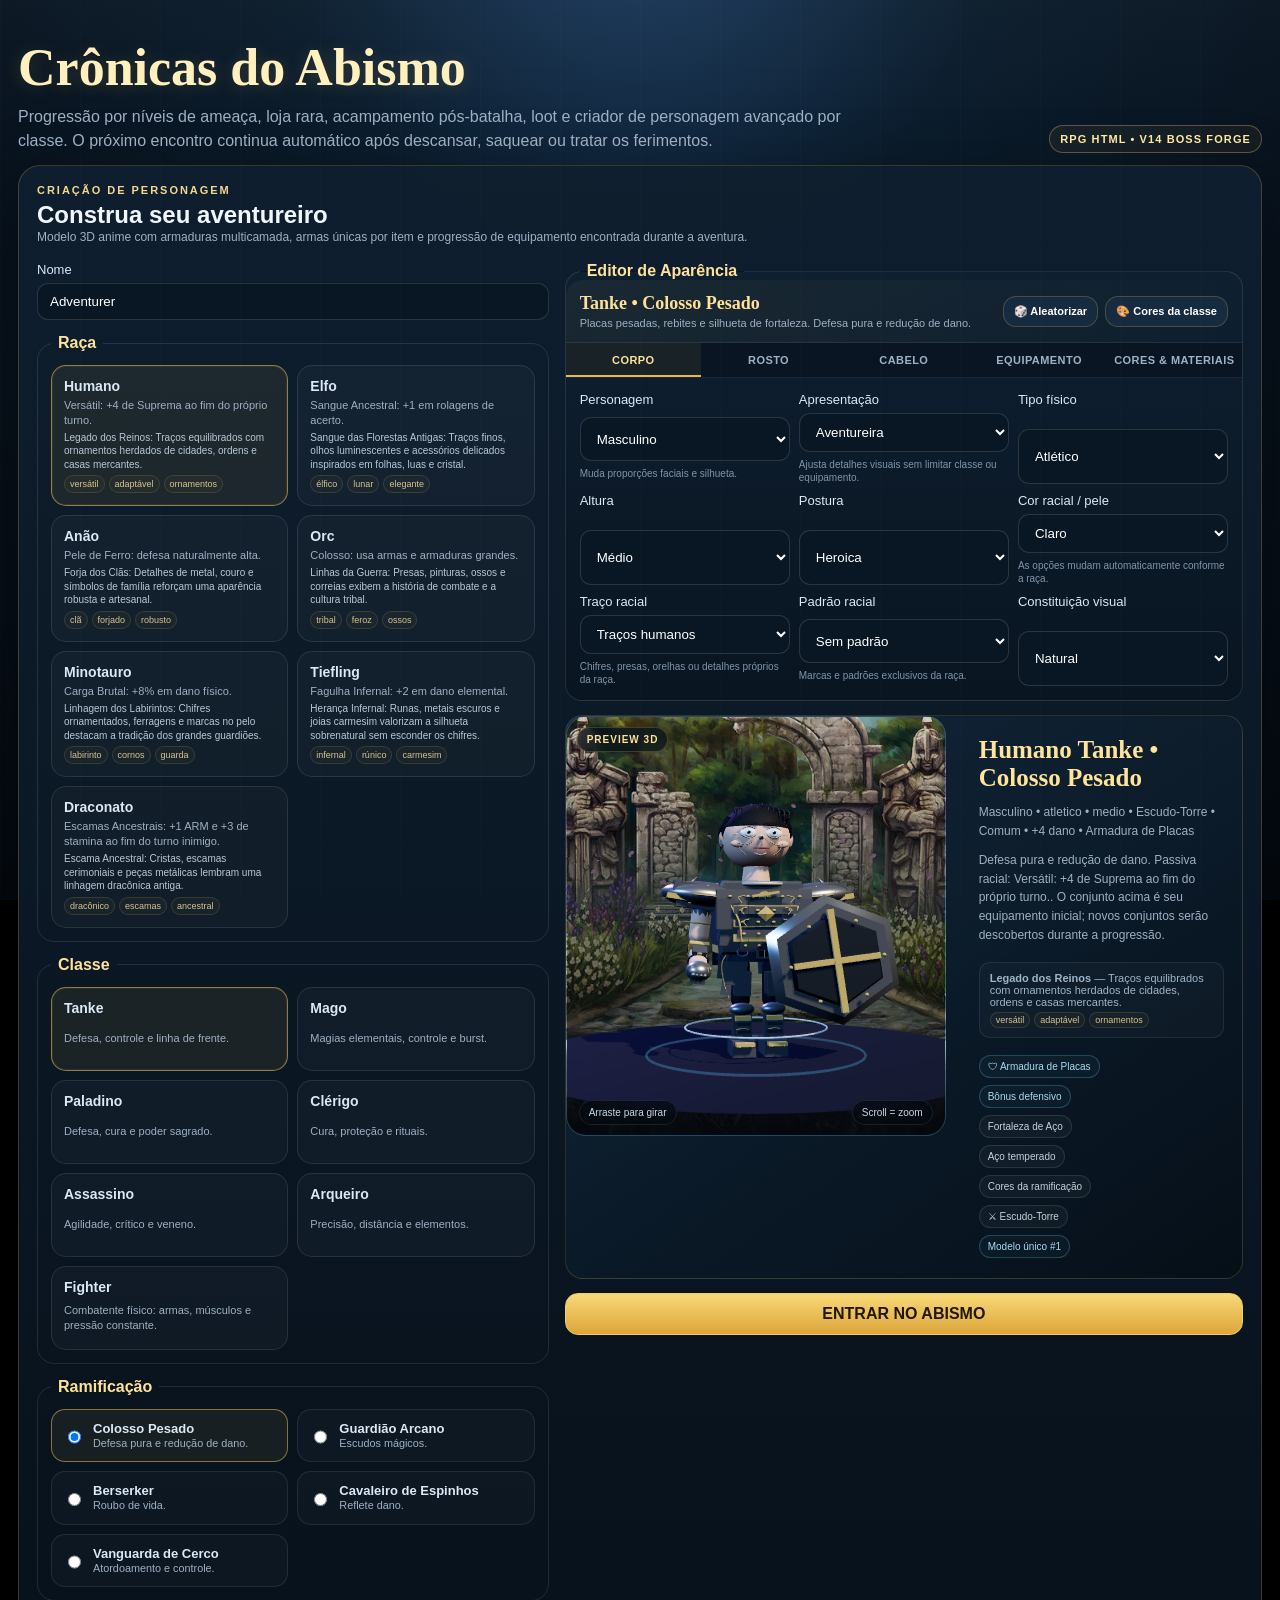
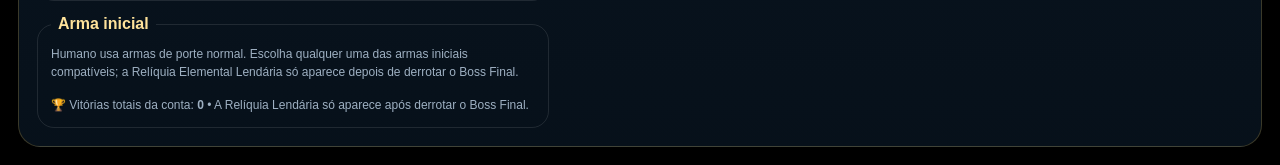
==== commit 060e531d: "char bg" ====
--- a/cronicas_do_abismo_v16_arsenal_vitorias.html
+++ b/cronicas_do_abismo_v16_arsenal_vitorias.html
@@ -1,3 +1,5 @@
+
+
 <!DOCTYPE html>
 <html lang="pt-BR">
 <head>
@@ -68,7 +70,7 @@
 
 
 /* preview 3D do criador */
-.creator-3d-wrap{position:relative;height:420px;border-radius:20px;overflow:hidden;border:1px solid rgba(72,138,185,.42);background:radial-gradient(circle at 50% 24%,rgba(255,255,255,.76),transparent 38%),linear-gradient(180deg,#bfe8ff,#6faed5)}
+.creator-3d-wrap{position:relative;height:420px;border-radius:20px;overflow:hidden;border:1px solid rgba(72,138,185,.42);background-image:linear-gradient(180deg,rgba(7,18,28,.18),rgba(3,8,13,.74)),url("character%20creation%20bg.jpg");background-size:cover;background-position:center;background-repeat:no-repeat}
 #creator3D{position:absolute;inset:0;cursor:grab;touch-action:none}#creator3D:active{cursor:grabbing}
 #creator3D canvas{display:block;width:100%!important;height:100%!important}
 .preview-3d-ui{position:absolute;z-index:4;left:12px;right:12px;bottom:10px;display:flex;justify-content:space-between;gap:8px;pointer-events:none}.preview-3d-ui span{padding:6px 9px;border-radius:999px;background:rgba(5,11,18,.72);border:1px solid rgba(255,255,255,.09);font-size:10px;color:#c9d7e4;backdrop-filter:blur(6px)}
@@ -695,7 +697,7 @@
 
 function choiceCards(el,items,name,desc){el.innerHTML=items.map((x,i)=>{const extra=x.name&&raceLore[x.name];return `<label class="choice-card ${name==='race'?'race-card':''}"><input type="radio" name="${name}" value="${i}" ${i===0?'checked':''}><b>${x.name}</b><span>${desc(x)}${extra?`<span class="race-card-lore">${extra.title}: ${extra.text}</span><span class="race-card-traits">${extra.tags.map(t=>`<i>${t}</i>`).join('')}</span>`:''}</span></label>`}).join('')}
 function buildBranches(){const opts=branches[getClass().name];$('#branchChoices').innerHTML=Object.entries(opts).map(([n,v],i)=>`<label class="subchoice"><input type="radio" name="branch" value="${n}" ${i===0?'checked':''}><span><b>${n}</b><small>${v.desc}</small></span></label>`).join('');$$('input[name="branch"]').forEach(x=>x.onchange=()=>{buildWeapons();buildAppearanceOptions(true);updatePreview()})}
-function buildWeapons(){const previous=$('input[name="weapon"]:checked')?.value,all=compatibleWeapons(),r=getRace(),legend=getUnlockedLegendary();const normal=all.filter(w=>!w.bossReward).slice(0,3),options=legend?[...normal,legend]:normal,selected=options.some(w=>w.id===previous)?previous:options[0]?.id;$('#weaponRule').textContent=`${r.name} ${r.large?'usa armas grandes':'usa armas de porte normal'}. Escolha uma das armas iniciais disponíveis; a Relíquia Elemental Lendária só aparece depois de derrotar o Boss Final.`;let html=normal.map(w=>`<label class="weapon-choice"><input type="radio" name="weapon" value="${w.id}" ${w.id===selected?'checked':''}><span><b>${w.name}</b><small>${w.desc}</small><em>ARMA INICIAL • ${w.large?'GRANDE • ':''}+${w.bonus} dano</em><span class="weapon-detail">Modelo único #${w.signature||'—'} • detalhes ornamentais exclusivos</span></span></label>`).join('');if(legend){html+=`<label class="weapon-choice boss-reward"><input type="radio" name="weapon" value="${legend.id}" ${legend.id===selected?'checked':''}><span><b>👑 ${legend.name}</b><small>${legend.desc}</small><em>DESBLOQUEADA PELO BOSS • +${legend.bonus} dano físico • +${legend.elementalBonus} ${legend.elementName}</em><span class="weapon-detail legendary-element">D6 desbloqueou a face ${legend.legendFace}: ${legend.elementName}. Modelo 3D lendário exclusivo.</span></span></label>`}$$('input[name="weapon"]').forEach(x=>x.onchange=updatePreview)}
+function buildWeapons(){const previous=$('input[name="weapon"]:checked')?.value,all=compatibleWeapons(),r=getRace(),legend=getUnlockedLegendary();const normal=all.filter(w=>!w.bossReward),options=legend?[...normal,legend]:normal,selected=options.some(w=>w.id===previous)?previous:options[0]?.id;$('#weaponRule').textContent=`${r.name} ${r.large?'usa armas grandes':'usa armas de porte normal'}. Escolha qualquer uma das armas iniciais compatíveis; a Relíquia Elemental Lendária só aparece depois de derrotar o Boss Final.`;let html=normal.map(w=>`<label class="weapon-choice"><input type="radio" name="weapon" value="${w.id}" ${w.id===selected?'checked':''}><span><b>${w.name}</b><small>${w.desc}</small><em>ARMA INICIAL • ${w.large?'GRANDE • ':''}+${w.bonus} dano</em><span class="weapon-detail">Modelo único #${w.signature||'—'} • detalhes ornamentais exclusivos</span></span></label>`).join('');if(legend){html+=`<label class="weapon-choice boss-reward"><input type="radio" name="weapon" value="${legend.id}" ${legend.id===selected?'checked':''}><span><b>👑 ${legend.name}</b><small>${legend.desc}</small><em>DESBLOQUEADA PELO BOSS • +${legend.bonus} dano físico • +${legend.elementalBonus} ${legend.elementName}</em><span class="weapon-detail legendary-element">D6 desbloqueou a face ${legend.legendFace}: ${legend.elementName}. Modelo 3D lendário exclusivo.</span></span></label>`}$$('input[name="weapon"]').forEach(x=>x.onchange=updatePreview)}
 function hexShade(hex,amt){hex=(hex||'#777777').replace('#','');const n=parseInt(hex,16),r=clamp((n>>16)+amt,0,255),g=clamp(((n>>8)&255)+amt,0,255),b=clamp((n&255)+amt,0,255);return '#'+((1<<24)+(r<<16)+(g<<8)+b).toString(16).slice(1)}
 function paletteForCurrent(mode=$('#palettePreset')?.value||'branch'){
   const cls=getClass().name,branch=getBranchName(),theme=getBranch().theme,profile=appearanceProfiles[cls];
@@ -875,9 +877,9 @@
  const host=$('#'+hostId);if(!host||typeof THREE==='undefined')return null;
  try{
   host.innerHTML='';
-  const scene=new THREE.Scene(),creator=hostId==='creator3D',sceneColor=enemy?0x091018:creator?0xbfe8ff:0x07121c;scene.background=new THREE.Color(sceneColor);scene.fog=new THREE.Fog(sceneColor,24,65);
+  const scene=new THREE.Scene(),creator=hostId==='creator3D',sceneColor=enemy?0x091018:0x07121c;if(!creator)scene.background=new THREE.Color(sceneColor);if(!creator)scene.fog=new THREE.Fog(sceneColor,24,65);
   const camera=new THREE.PerspectiveCamera(31,1,.1,60);camera.position.set(0,.25,8.2);
-  const renderer=new THREE.WebGLRenderer({antialias:true,alpha:false,powerPreference:'high-performance'});renderer.setPixelRatio(Math.min(devicePixelRatio||1,2));renderer.shadowMap.enabled=true;renderer.shadowMap.type=THREE.PCFSoftShadowMap;renderer.outputColorSpace=THREE.SRGBColorSpace;renderer.toneMapping=THREE.ACESFilmicToneMapping;renderer.toneMappingExposure=1.02;host.appendChild(renderer.domElement);
+  const renderer=new THREE.WebGLRenderer({antialias:true,alpha:creator,powerPreference:'high-performance'});if(creator)renderer.setClearColor(0,0);renderer.setPixelRatio(Math.min(devicePixelRatio||1,2));renderer.shadowMap.enabled=true;renderer.shadowMap.type=THREE.PCFSoftShadowMap;renderer.outputColorSpace=THREE.SRGBColorSpace;renderer.toneMapping=THREE.ACESFilmicToneMapping;renderer.toneMappingExposure=1.02;host.appendChild(renderer.domElement);
   scene.add(new THREE.HemisphereLight(0xb9ddff,0x333042,1.7));
   const key=new THREE.DirectionalLight(0xffe9cf,2.7);key.position.set(4.2,6.3,5.2);key.castShadow=true;key.shadow.mapSize.set(1024,1024);scene.add(key);
   const fill=new THREE.DirectionalLight(0x6faeff,1.7);fill.position.set(-4.6,2.8,4);scene.add(fill);
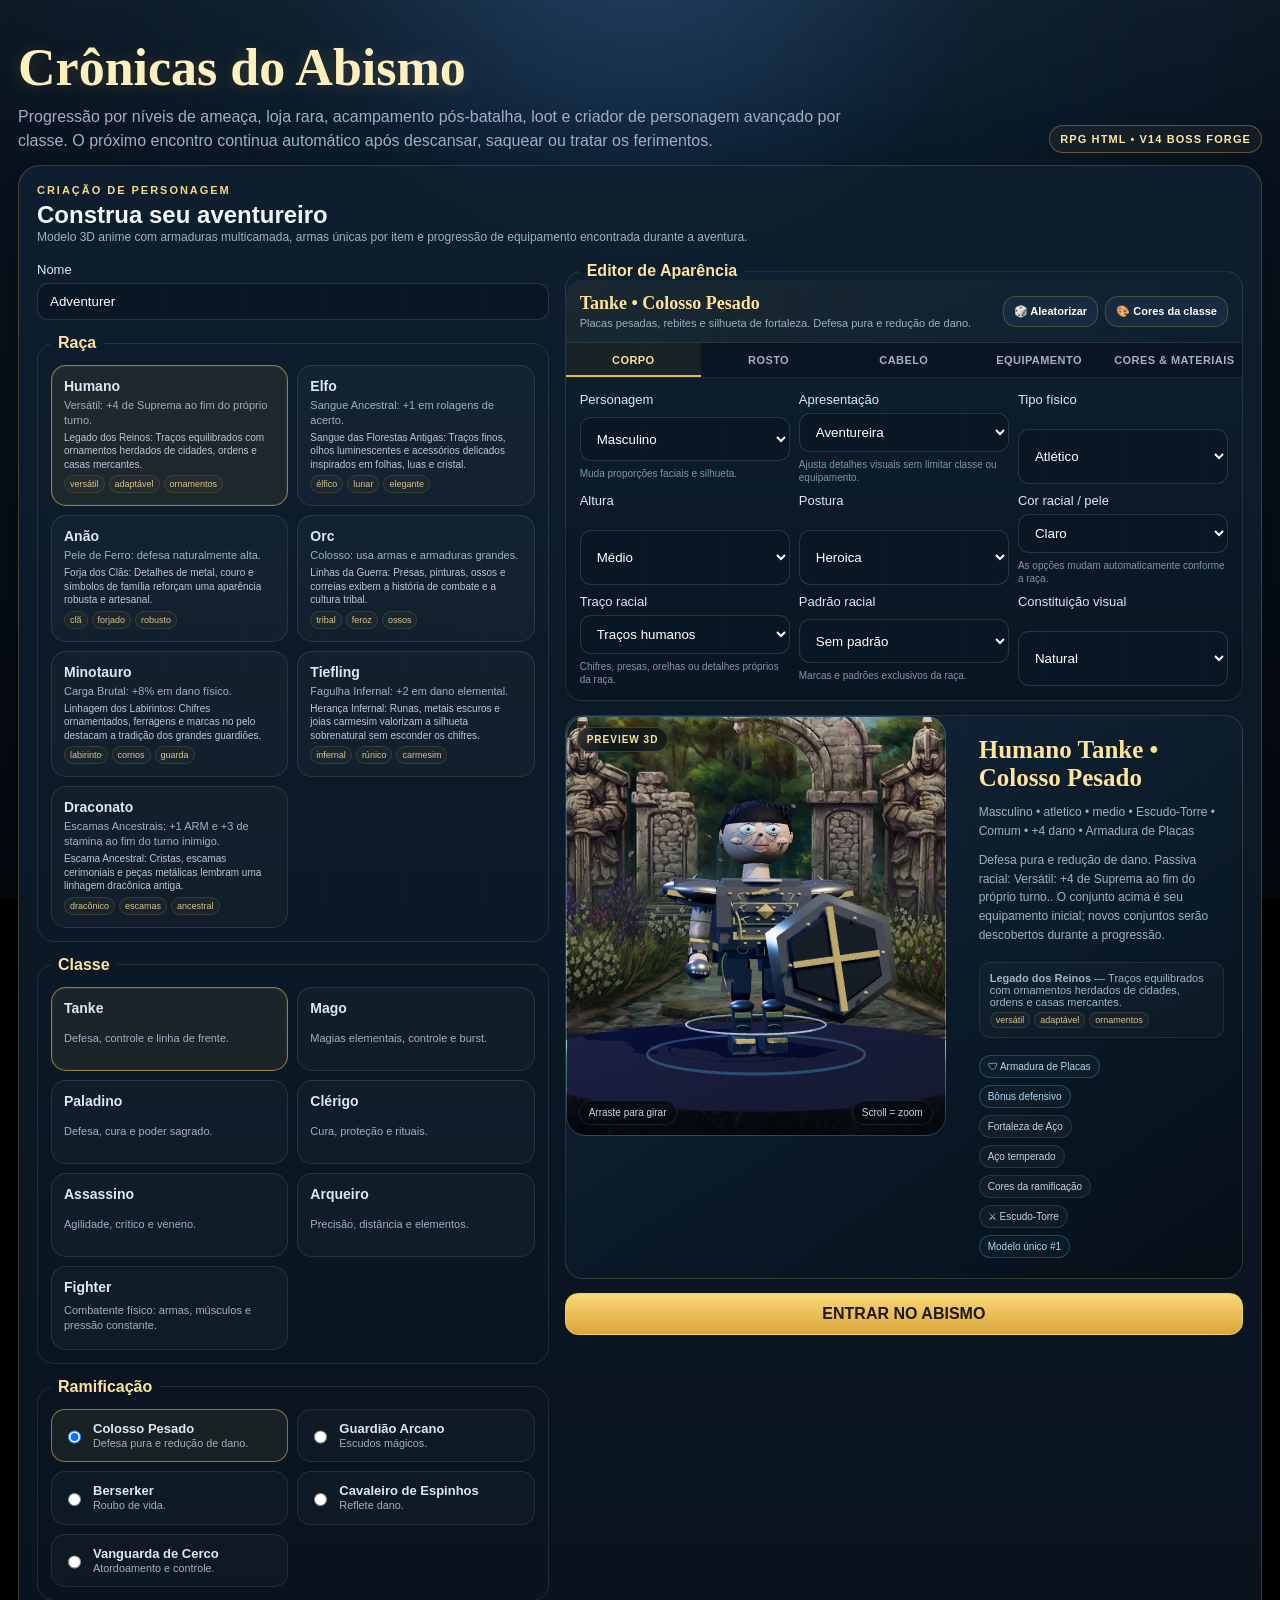
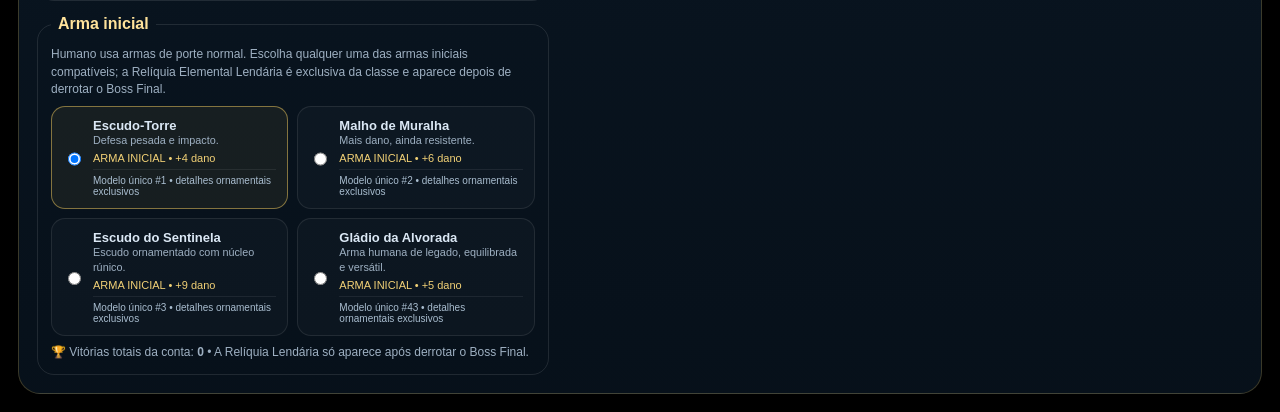
==== commit 5b7cdb9c: "oni fixes" ====
--- a/cronicas_do_abismo_v16_arsenal_vitorias.html
+++ b/cronicas_do_abismo_v16_arsenal_vitorias.html
@@ -166,6 +166,7 @@
 /* v10 — 3D anime reutilizado na criação e batalha */
 .model-stage{position:relative;overflow:hidden;background:radial-gradient(circle at 50% 22%,rgba(64,115,164,.26),transparent 42%),linear-gradient(180deg,#10253a,#061019 82%)}
 .battle-model3d,.battle-model-fallback{position:absolute;inset:0}.battle-model3d canvas{display:block;width:100%!important;height:100%!important}.battle-model-fallback{display:none}
+.model-stage.no-webgl.oni-boss::after{content:'';position:absolute;z-index:3;right:13%;top:7%;width:19px;height:84%;background:linear-gradient(90deg,#59636d,#e9f3f5 42%,#75818d 70%,#252d36);clip-path:polygon(42% 0,72% 0,100% 82%,76% 82%,76% 100%,25% 100%,25% 84%,0 82%);transform:rotate(22deg);filter:drop-shadow(3px 5px 4px rgba(0,0,0,.65))}
 .model-stage.no-webgl .battle-model3d{display:none}.model-stage.no-webgl .battle-model-fallback{display:block}
 .creator-3d-wrap canvas{filter:saturate(1.04) contrast(1.02)}
 .battle-char{height:290px}.battle-char canvas{filter:saturate(1.06) contrast(1.03)}
@@ -296,6 +297,7 @@
     <button data-act="basic">Ataque Básico<span class="action-sub">8 stamina</span></button>
     <button id="skill1Btn" data-act="skill1"></button>
     <button id="skill2Btn" data-act="skill2"></button>
+    <button id="weaponSkillBtn" data-act="weaponSkill" class="hidden"></button>
     <button id="ultBtn" data-act="ultimate"></button>
     <button id="raceUltBtn" data-act="raceUltimate"></button>
     <button data-act="dodge">Esquiva<span class="action-sub">8 stamina</span></button>
@@ -540,7 +542,20 @@
 {id:'legend_nightfang',class:'Relíquia',large:false,universal:true,name:'Presa da Noite Sem Fundo',bonus:36,elementalBonus:27,elementTheme:'dark',elementName:'ABISMO SOMBRIO',price:9999,rarity:'Lendário Elemental',bossReward:true,legendFace:5,desc:'Foice curva formada de metal abissal, com um olho escuro no cabo. +27 de dano de Abismo Sombrio em todo golpe.'},
 {id:'legend_worldroot',class:'Relíquia',large:false,universal:true,name:'Raiz do Sol Imortal',bonus:31,elementalBonus:35,elementTheme:'nature',elementName:'NATUREZA PRIMORDIAL',price:9999,rarity:'Lendário Elemental',bossReward:true,legendFace:6,desc:'Arma viva de madeira petrificada e âmbar solar. +35 de dano de Natureza Primordial em todo golpe.'}
 ];
+const legendaryClassById={legend_dragonflare:'Paladino',legend_frostlumen:'Clérigo',legend_stormbrand:'Arqueiro',legend_prismheart:'Mago',legend_nightfang:'Assassino',legend_worldroot:'Fighter',legend_aegis:'Tanke'};
+weaponCatalog.push({id:'legend_aegis',class:'Tanke',large:false,adaptive:true,name:'Aegis do Colosso Elemental',bonus:30,elementalBonus:29,elementTheme:'astral',elementName:'NÚCLEO PRISMÁTICO',skillName:'Muralha Prismática',price:9999,rarity:'Lendário Elemental',bossReward:true,legendFace:7,weaponType:'shield',desc:'Escudo colossal que concentra energia elemental. Relíquia exclusiva do Tanke.'});
+weaponCatalog.forEach(w=>{if(w.bossReward){w.class=legendaryClassById[w.id]||w.class;w.adaptive=true;delete w.universal}});
 weaponCatalog.forEach((w,i)=>{w.signature=i+1;w.detailSeed=(i+1)*17+3});
+const relicSkills={
+  legend_dragonflare:{name:'Sopro do Dragão',cost:20},
+  legend_frostlumen:{name:'Prisão de Geada',cost:20},
+  legend_stormbrand:{name:'Queda do Trovão',cost:20},
+  legend_prismheart:{name:'Ruptura Prismática',cost:20},
+  legend_nightfang:{name:'Eclipse Voraz',cost:20},
+  legend_worldroot:{name:'Raízes do Sol',cost:20},
+  legend_aegis:{name:'Muralha Prismática',cost:20}
+};
+function relicSkillFor(h=state.hero){const weapon=weaponCatalog.find(w=>w.id===h?.weaponId);return weapon?.bossReward?relicSkills[weapon.id]||{name:'Skill Elemental',cost:20}:null}
 const armorCatalog=[
 {id:'light_leather',classes:['Assassino','Arqueiro','Mago','Clérigo'],large:false,name:'Armadura de Couro Reforçado',def:2,hp:4,price:85,rarity:'Comum',desc:'Leve e flexível.'},
 {id:'shadow_mail',classes:['Assassino'],large:false,name:'Malha Sombria',def:4,hp:5,price:155,rarity:'Raro',desc:'Proteção sem perder mobilidade.'},
@@ -662,12 +677,14 @@
 ]};
 
 const LEGENDARY_UNLOCK_KEY='cronicas_do_abismo_v16_legendary_weapon';
+const CLASS_LEGENDARY_UNLOCK_KEY='cronicas_do_abismo_v16_legendary_by_class';
 const TOTAL_WINS_KEY='cronicas_do_abismo_total_wins';
-const LEGENDARY_IDS=['legend_dragonflare','legend_frostlumen','legend_stormbrand','legend_prismheart','legend_nightfang','legend_worldroot'];
+const LEGENDARY_IDS=['legend_dragonflare','legend_frostlumen','legend_stormbrand','legend_prismheart','legend_nightfang','legend_worldroot','legend_aegis'];
 const state={hero:null,enemy:null,turn:1,round:1,shopStock:[],nextShopWin:0,pendingEncounter:false,forcedEnemy:null,totalWins:0};
-function getUnlockedLegendaryId(){try{return localStorage.getItem(LEGENDARY_UNLOCK_KEY)||''}catch{return ''}}
-function setUnlockedLegendaryId(id){try{localStorage.setItem(LEGENDARY_UNLOCK_KEY,id)}catch{}}
-function getUnlockedLegendary(){const id=getUnlockedLegendaryId();return weaponCatalog.find(w=>w.id===id&&w.bossReward)||null}
+function currentLegendaryClass(cls){return cls||state.hero?.class||(typeof getClass==='function'?getClass()?.name:'')}
+function getUnlockedLegendaryId(cls){try{const className=currentLegendaryClass(cls),saved=JSON.parse(localStorage.getItem(CLASS_LEGENDARY_UNLOCK_KEY)||'{}');if(saved[className])return saved[className];const legacy=localStorage.getItem(LEGENDARY_UNLOCK_KEY)||'',legacyWeapon=weaponCatalog.find(w=>w.id===legacy&&w.bossReward);return legacyWeapon?.class===className?legacy:''}catch{return ''}}
+function setUnlockedLegendaryId(id,cls){try{const className=currentLegendaryClass(cls),saved=JSON.parse(localStorage.getItem(CLASS_LEGENDARY_UNLOCK_KEY)||'{}');saved[className]=id;localStorage.setItem(CLASS_LEGENDARY_UNLOCK_KEY,JSON.stringify(saved));localStorage.setItem(LEGENDARY_UNLOCK_KEY,id)}catch{}}
+function getUnlockedLegendary(cls){const className=currentLegendaryClass(cls),id=getUnlockedLegendaryId(className);return weaponCatalog.find(w=>w.id===id&&w.bossReward&&w.class===className)||null}
 function getTotalWins(){try{return +(localStorage.getItem(TOTAL_WINS_KEY)||0)}catch{return 0}}
 function setTotalWins(v){try{localStorage.setItem(TOTAL_WINS_KEY,String(v))}catch{}}
 state.totalWins=getTotalWins();
@@ -683,7 +700,7 @@
  return weaponCatalog.filter(w=>{
   const classMatch=(w.class===cls||w.race===race||w.universal===true);
   const visibleBoss=!w.bossReward||bossUnlocked;
-  const sizeMatch=w.universal||w.large===large;
+  const sizeMatch=w.universal||w.adaptive||w.large===large;
   return classMatch&&sizeMatch&&visibleBoss;
  }).sort((a,b)=>{
   const rank=w=>w.class===cls?0:(w.universal?1:2);
@@ -697,7 +714,7 @@
 
 function choiceCards(el,items,name,desc){el.innerHTML=items.map((x,i)=>{const extra=x.name&&raceLore[x.name];return `<label class="choice-card ${name==='race'?'race-card':''}"><input type="radio" name="${name}" value="${i}" ${i===0?'checked':''}><b>${x.name}</b><span>${desc(x)}${extra?`<span class="race-card-lore">${extra.title}: ${extra.text}</span><span class="race-card-traits">${extra.tags.map(t=>`<i>${t}</i>`).join('')}</span>`:''}</span></label>`}).join('')}
 function buildBranches(){const opts=branches[getClass().name];$('#branchChoices').innerHTML=Object.entries(opts).map(([n,v],i)=>`<label class="subchoice"><input type="radio" name="branch" value="${n}" ${i===0?'checked':''}><span><b>${n}</b><small>${v.desc}</small></span></label>`).join('');$$('input[name="branch"]').forEach(x=>x.onchange=()=>{buildWeapons();buildAppearanceOptions(true);updatePreview()})}
-function buildWeapons(){const previous=$('input[name="weapon"]:checked')?.value,all=compatibleWeapons(),r=getRace(),legend=getUnlockedLegendary();const normal=all.filter(w=>!w.bossReward),options=legend?[...normal,legend]:normal,selected=options.some(w=>w.id===previous)?previous:options[0]?.id;$('#weaponRule').textContent=`${r.name} ${r.large?'usa armas grandes':'usa armas de porte normal'}. Escolha qualquer uma das armas iniciais compatíveis; a Relíquia Elemental Lendária só aparece depois de derrotar o Boss Final.`;let html=normal.map(w=>`<label class="weapon-choice"><input type="radio" name="weapon" value="${w.id}" ${w.id===selected?'checked':''}><span><b>${w.name}</b><small>${w.desc}</small><em>ARMA INICIAL • ${w.large?'GRANDE • ':''}+${w.bonus} dano</em><span class="weapon-detail">Modelo único #${w.signature||'—'} • detalhes ornamentais exclusivos</span></span></label>`).join('');if(legend){html+=`<label class="weapon-choice boss-reward"><input type="radio" name="weapon" value="${legend.id}" ${legend.id===selected?'checked':''}><span><b>👑 ${legend.name}</b><small>${legend.desc}</small><em>DESBLOQUEADA PELO BOSS • +${legend.bonus} dano físico • +${legend.elementalBonus} ${legend.elementName}</em><span class="weapon-detail legendary-element">D6 desbloqueou a face ${legend.legendFace}: ${legend.elementName}. Modelo 3D lendário exclusivo.</span></span></label>`}$$('input[name="weapon"]').forEach(x=>x.onchange=updatePreview)}
+function buildWeapons(){const previous=$('input[name="weapon"]:checked')?.value,all=compatibleWeapons(),r=getRace(),legend=getUnlockedLegendary();const normal=all.filter(w=>!w.bossReward),options=legend?[...normal,legend]:normal,selected=options.some(w=>w.id===previous)?previous:options[0]?.id;$('#weaponRule').textContent=`${r.name} ${r.large?'usa armas grandes':'usa armas de porte normal'}. Escolha qualquer uma das armas iniciais compatíveis; a Relíquia Elemental Lendária é exclusiva da classe e aparece depois de derrotar o Boss Final.`;let html=normal.map(w=>`<label class="weapon-choice"><input type="radio" name="weapon" value="${w.id}" ${w.id===selected?'checked':''}><span><b>${w.name}</b><small>${w.desc}</small><em>ARMA INICIAL • ${w.large?'GRANDE • ':''}+${w.bonus} dano</em><span class="weapon-detail">Modelo único #${w.signature||'—'} • detalhes ornamentais exclusivos</span></span></label>`).join('');if(legend){html+=`<label class="weapon-choice boss-reward"><input type="radio" name="weapon" value="${legend.id}" ${legend.id===selected?'checked':''}><span><b>👑 ${legend.name}</b><small>${legend.desc}</small><em>RELÍQUIA DO ${legend.class.toUpperCase()} • +${legend.bonus} dano físico • +${legend.elementalBonus} ${legend.elementName}</em><span class="weapon-detail legendary-element">Arma exclusiva da classe ${legend.class}. Skill elemental usa mana. Modelo 3D lendário exclusivo.</span></span></label>`}$('#weaponChoices').innerHTML=html;$$('input[name="weapon"]').forEach(x=>x.onchange=updatePreview)}
 function hexShade(hex,amt){hex=(hex||'#777777').replace('#','');const n=parseInt(hex,16),r=clamp((n>>16)+amt,0,255),g=clamp(((n>>8)&255)+amt,0,255),b=clamp((n&255)+amt,0,255);return '#'+((1<<24)+(r<<16)+(g<<8)+b).toString(16).slice(1)}
 function paletteForCurrent(mode=$('#palettePreset')?.value||'branch'){
   const cls=getClass().name,branch=getBranchName(),theme=getBranch().theme,profile=appearanceProfiles[cls];
@@ -1545,7 +1562,8 @@
 
 function addWeaponSet(leftHand,rightHand,chest,c,meta,mats,name=''){
  const n=name||'',large=!!meta.large,cls=meta.class,weaponData=weaponCatalog.find(w=>w.name===n);let primary=null,offhand=null;
- if(weaponData?.bossReward){primary=addElementalRelicWeapon(rightHand,mats,{large});}
+ if(weaponData?.bossReward&&weaponData.weaponType==='shield'){primary=addShieldWeapon(rightHand,mats,{large,runic:true});}
+ else if(weaponData?.bossReward){primary=addElementalRelicWeapon(rightHand,mats,{large});}
  else if(cls==='Arqueiro'||/Arco/.test(n)){const r=addBowWeapon(leftHand,rightHand,chest,mats,{large,runic:/Rúnico|Precisão/.test(n),storm:/Tempestade/.test(n),dragon:/Dracônico/.test(n)});primary=r.primary;offhand=r.offhand}
  else if(/Escudo/.test(n)){primary=addShieldWeapon(rightHand,mats,{large,runic:/Sentinela/.test(n)});if(primary)primary.userData.weaponType='shield'}
  else if(/Âncora/.test(n))primary=addAnchorWeapon(rightHand,mats,{large:true})
@@ -1829,11 +1847,12 @@
  }
  if(e.kind==='oni'){
   for(const side of[-1,1]){
-    makePart(root,new THREE.ConeGeometry(.08,.26,8),steel,[side*.62,1.64,.15],[1,1,1],[0,0,side*.35]);
-    makePart(root,new THREE.BoxGeometry(.12,.16,.04),scar,[side*.64,1.28,.35],[1,1,1],[0,0,side*.22]);
-    makePart(root,new THREE.SphereGeometry(.05,10,8),core,[side*.70,1.18,.46],[1,1,1]);
+    makePart(root,new THREE.ConeGeometry(.13,.42,8),steel,[side*.27,1.46,.08],[1,1,1],[0,0,side*.22]);
+    makePart(root,new THREE.BoxGeometry(.18,.20,.06),scar,[side*.48,1.15,.35],[1,1,1],[0,0,side*.22]);
+    makePart(root,new THREE.SphereGeometry(.06,10,8),core,[side*.52,1.08,.46],[1,1,1]);
   }
   for(let i=0;i<6;i++)makePart(root,new THREE.ConeGeometry(.04,.18,8),core,[(-2.5+i)*.14,.45,.56],[1,1,.7],[0,0,(i-2.5)*.12]);
+  const oniSword=joint(root,[.68,.20,.38],[0,0,-.24]);makePart(oniSword,new THREE.CylinderGeometry(.055,.075,.48,10),leather,[0,-.28,0]);makePart(oniSword,new THREE.BoxGeometry(.48,.08,.10),steel,[0,-.03,.02],[1,1,1],[0,0,.08]);makePart(oniSword,new THREE.BoxGeometry(.24,1.95,.12),steel,[0,.94,.02],[1,1,1],[0,0,.08]);makePart(oniSword,new THREE.ConeGeometry(.17,.34,4),bone,[0,1.99,.02],[1,1,1],[0,0,.08]);
  }
  if(e.kind==='slime'){for(let i=0;i<8;i++){const a=i*Math.PI/4;makePart(root,new THREE.SphereGeometry(.035,12,8),core,[Math.cos(a)*.48,-.38+Math.sin(a)*.12,.65+Math.sin(a)*.10],[1,.55,.25]);}}
  if(e.kind==='spider'){for(const side of[-1,1])for(let i=0;i<3;i++)makePart(root,new THREE.ConeGeometry(.035,.20,6),steel,[side*(.20+i*.13),.22-i*.13,.45],[1,1,.35],[0,0,side*.6]);}
@@ -1940,9 +1959,9 @@
  $('#heroTitle').textContent=h.name;$('#heroMeta').textContent=`${h.race} • ${h.class} • ${h.branch} • ARM ${h.arm}`;$('#levelBadge').textContent=`Nível ${h.level}`;$('#coinsBadge').innerHTML=`💰 ${h.coins}`;$('#winsBadge').textContent=`Vitórias da run ${h.wins}`;$('#totalWinsBadge').textContent=`🏆 Total ${state.totalWins}`;
  $('#enemyTitle').textContent=e.name;$('#enemyMeta').textContent=`${e.type} • ${e.area} • ARM ${e.armor}`;$('#tierBadge').textContent=ti.name;$('#turnBadge').textContent=`Turno ${state.turn}`;$('#sceneHeroName').textContent=h.name;$('#sceneHeroMeta').textContent=`${h.race} • ${h.class} • ${h.branch}`;$('#sceneEnemyName').textContent=e.name;$('#sceneEnemyMeta').textContent=`Ameaça ${ti.name} • ${e.type}`;
  $('#heroGear').innerHTML=`Arma: <b>${w.name}</b> +${w.bonus}${w.upgrade?` (+${w.upgrade} melhoria)`:''}<br>Armadura: <b>${a.name}</b> • ARM total ${h.arm}`;$('#enemyLore').textContent=e.lore;
- renderBattle3D(h,e,w,a);$('#hero3DFallback').innerHTML=characterSVG(h.custom,w.name,h);$('#enemy3DFallback').innerHTML=enemySVG(e.kind,e.tier);
+ renderBattle3D(h,e,w,a);$('#hero3DFallback').innerHTML=characterSVG(h.custom,w.name,h);$('#enemy3DFallback').innerHTML=enemySVG(e.kind,e.tier);$('#enemyFrame').classList.toggle('oni-boss',e.kind==='oni');
  setBar('#hpMini','Vida',h.hp,h.maxHp);setBar('#manaMini','Mana',h.mana,h.maxMana);setBar('#stamMini','Stamina',h.stam,h.maxStam);setBar('#enemyMini','Vida',e.hp,e.maxHp);setBar('#ultMini','Suprema',h.ult,100);
- const sk=skillsFor(h);$('#skill1Btn').innerHTML=`${sk[0]}<span class="action-sub">${resourceFor(h)==='mana'?'12 mana':'12 stamina'}</span>`;$('#skill2Btn').innerHTML=`${sk[1]}<span class="action-sub">${resourceFor(h)==='mana'?'18 mana':'18 stamina'}</span>`;$('#ultBtn').innerHTML=`${sk[2]}<span class="action-sub">100 Suprema</span>`;$('#ultBtn').disabled=h.ult<100;$('#progressHint').textContent=tierProgressText()
+ const sk=skillsFor(h),relicSkill=relicSkillFor(h);$('#skill1Btn').innerHTML=`${sk[0]}<span class="action-sub">${resourceFor(h)==='mana'?'12 mana':'12 stamina'}</span>`;$('#skill2Btn').innerHTML=`${sk[1]}<span class="action-sub">${resourceFor(h)==='mana'?'18 mana':'18 stamina'}</span>`;$('#weaponSkillBtn').innerHTML=relicSkill?`${relicSkill.name}<span class="action-sub">${relicSkill.cost} mana • arma elemental</span>`:'';$('#weaponSkillBtn').classList.toggle('hidden',!relicSkill);$('#ultBtn').innerHTML=`${sk[2]}<span class="action-sub">100 Suprema</span>`;$('#ultBtn').disabled=h.ult<100;$('#progressHint').textContent=tierProgressText()
 }
 function log(msg,type='info'){const p=document.createElement('p');p.className=type;p.innerHTML=msg;$('#combatLog').prepend(p)}
 
@@ -1966,6 +1985,7 @@
 
 function performAction(act){const h=state.hero,e=state.enemy;if(!h||!e)return;if(act==='inventory'){openInventory();return}if(e.hp<=0){log('O inimigo já foi derrotado. Escolha sua ação no acampamento.','info');return}const sk=skillsFor(h),res=resourceFor(h),ps=pStat(h),ms=mStat(h);
  if(act==='breathe'){const stamina=Math.max(8,Math.round(h.maxStam*.34)),mana=Math.max(5,Math.round(h.maxMana*.26));h.stam=Math.min(h.maxStam,h.stam+stamina);h.mana=Math.min(h.maxMana,h.mana+mana);log(`Você recuperou o fôlego: <b>+${stamina} stamina</b> e <b>+${mana} mana</b>. O inimigo ganha uma chance de atacar.`,'good');render();return enemyTurn()}
+ if(act==='weaponSkill'){const relicSkill=relicSkillFor(h),w=effectiveWeapon(h);if(!relicSkill){log('Nenhuma arma elemental está equipada.','bad');return}if(!spend(h,'mana',relicSkill.cost)){log('Mana insuficiente para a skill da relíquia.','bad');return}const r=attackRoll(Math.floor(h.mag/3),2);if(r.fail||r.total<9){log(`${relicSkill.name} falhou.`,'bad');render();return enemyTurn()}const d=hitEnemy(28+ms+d20Effect(r.d,5,14),w.elementTheme,r.crit,0);log(`${relicSkill.name} causou <b>${d}</b> de dano usando somente mana.`,'good');addUlt(h,20);render();if(e.hp<=0)return victory();return enemyTurn()}
  if(act==='dodge'){if(!spend(h,'stam',8)){log('Stamina insuficiente.','bad');return}h.evasion=h.branch==='Arqueiro Acrobático'||h.branch==='Ninja / Shinobi'?45:28;if(armorHas(h,'dodgeEvasion'))h.evasion+=armorValue(h,'dodgeEvasion');if(armorHas(h,'skillDodge'))h.evasion+=Math.floor(armorValue(h,'skillDodge')/2);addUlt(h,6+(armorHas(h,'dodgeUlt')?armorValue(h,'dodgeUlt'):0));log(`Você entrou em postura evasiva (+${h.evasion}% evasão no próximo ataque).`,'good');render();return enemyTurn()}
  if(act==='basic'){if(!spend(h,'stam',8)){log('Stamina insuficiente.','bad');return}const r=attackRoll(Math.floor(h.dex/3),h.race==='Elfo'?1:0);if(r.fail||r.total<9){log(`Ataque básico errou (D20 ${r.d}).`,'bad');render();return enemyTurn()}let mult=h.race==='Minotauro'?1.08:1;let raw=(9+ps+d20Effect(r.d,1,6))*mult;if(h.branch==='Carrasco / Duelista Sangrento'&&h.hp/h.maxHp<.4)raw*=1.35;if(armorHas(h,'lowHpDamage')&&h.hp/h.maxHp<.4)raw*=(1+armorValue(h,'lowHpDamage')/100);if(armorHas(h,'basicBonus'))raw+=armorValue(h,'basicBonus');if(armorHas(h,'highArmorBonusBasic')&&e.armor>=4)raw+=armorValue(h,'highArmorBonusBasic');const basicIgnore=armorHas(h,'armorPierce')?armorValue(h,'armorPierce'):0;let d=hitEnemy(raw,h.theme,r.crit,basicIgnore);log(`Ataque básico: <b>${d}</b> de dano${r.crit?' — CRÍTICO!':''}.`,r.crit?'good':'info');addUlt(h,10+(armorHas(h,'basicUlt')?armorValue(h,'basicUlt'):0));render();if(e.hp<=0)return victory();return enemyTurn()}
  if(act==='skill1'){if(!spend(h,res,12)){log(`${res==='mana'?'Mana':'Stamina'} insuficiente.`,'bad');return}
@@ -1994,6 +2014,8 @@
 function disableCombat(disabled){$$('[data-act]').forEach(b=>{if(b.dataset.act!=='inventory')b.disabled=disabled});if(state.hero?.ult<100)$('#ultBtn').disabled=true}
 function finishBossVictory(){const d=$('#bossVictoryDialog');if(d?.open)d.close();if($('#campDialog').open)$('#campDialog').close();if($('#pathDialog').open)$('#pathDialog').close();if($('#adminDialog').open)$('#adminDialog').close();$('#gameScreen').classList.add('hidden');$('#createScreen').classList.remove('hidden');state.hero=null;state.enemy=null;state.pendingEncounter=false;buildRaceAppearance(true);buildBranches();buildWeapons();buildAppearanceOptions(true);updatePreview();log('👑 A Relíquia Elemental Lendária permanece desbloqueada no criador.','good')}
 function showBossVictory(){const h=state.hero;const d=$('#bossVictoryDialog');if(!d)return finishBossVictory();const existing=getUnlockedLegendary();let awarded=existing;if(!existing){const roll=rand(1,6);awarded=weaponCatalog.find(w=>w.bossReward&&w.legendFace===roll)||weaponCatalog.find(w=>w.id===LEGENDARY_IDS[roll-1]);if(awarded)setUnlockedLegendaryId(awarded.id);h.legendaryWeaponId=awarded?.id||'';h.bossDefeated=true;$('#legendaryD6').textContent='?';$('#legendaryRollText').textContent='Rolando o D6...';$('#legendaryResult').innerHTML='<strong>O destino está escolhendo...</strong><span>Seis relíquias aguardam atrás do Abismo.</span>';$('#legendaryDieList').innerHTML=LEGENDARY_IDS.map((id,i)=>{const w=weaponCatalog.find(x=>x.id===id);return `<span id="legend-face-${i+1}">D${i+1} • ${w?.elementName||'Elemental'}</span>`}).join('');d.showModal();setTimeout(()=>{$('#legendaryD6').textContent=awarded?.legendFace||'?';$('#legendaryRollText').textContent=`D6 rolado: ${awarded?.legendFace||'?'} — a Relíquia foi escolhida.`;$$('.legendary-die-list span').forEach(x=>x.classList.remove('selected'));if(awarded?.legendFace)$('#legend-face-'+awarded.legendFace)?.classList.add('selected');$('#legendaryResult').innerHTML=awarded?`<strong>👑 ${awarded.name}</strong><span class="legendary-element">${awarded.elementName} • +${awarded.bonus} dano • +${awarded.elementalBonus} dano elemental</span><span>${awarded.desc}</span>`:'<strong>Falha no sorteio.</strong><span>Reabra o jogo para tentar novamente.</span>';$('#legendaryReturnText').textContent='A vitória foi registrada. Voltando ao menu de criação…'},1050);setTimeout(finishBossVictory,3600)}else{d.showModal();$('#legendaryD6').textContent=existing.legendFace||'✓';$('#legendaryRollText').textContent='Relíquia já desbloqueada anteriormente.';$('#legendaryResult').innerHTML=`<strong>👑 ${existing.name}</strong><span class="legendary-element">${existing.elementName} • +${existing.bonus} dano • +${existing.elementalBonus} dano elemental</span><span>Ela continuará disponível no criador.</span>`;$('#legendaryDieList').innerHTML=LEGENDARY_IDS.map((id,i)=>{const w=weaponCatalog.find(x=>x.id===id);return `<span class="${existing.id===id?'selected':''}">D${i+1} • ${w?.elementName||'Elemental'}</span>`}).join('');$('#legendaryReturnText').textContent='Voltando ao menu de criação…';setTimeout(finishBossVictory,3000)}}
+function showBossVictory(){const h=state.hero,d=$('#bossVictoryDialog');if(!h||!d)return finishBossVictory();const awarded=getUnlockedLegendary(h.class)||weaponCatalog.find(w=>w.bossReward&&w.class===h.class);if(awarded){setUnlockedLegendaryId(awarded.id,h.class);h.legendaryWeaponId=awarded.id;h.bossDefeated=true}$('#legendaryD6').textContent='★';$('#legendaryRollText').textContent=`Relíquia exclusiva da classe ${h.class}`;$('#legendaryResult').innerHTML=awarded?`<strong>👑 ${awarded.name}</strong><span class="legendary-element">${awarded.elementName} • ${awarded.class} • skill exclusiva usando mana</span><span>${awarded.desc}</span>`:'<strong>Relíquia indisponível.</strong><span>Não foi encontrada uma arma para esta classe.</span>';$('#legendaryDieList').innerHTML=LEGENDARY_IDS.map(id=>{const w=weaponCatalog.find(x=>x.id===id);return `<span class="${w?.id===awarded?.id?'selected':''}">${w?.class||'Classe'} • ${w?.name||'Relíquia'}</span>`}).join('');d.showModal();setTimeout(finishBossVictory,3000)}
+
 function victory(){const h=state.hero,e=state.enemy;if(e.hp>0)return;e.hp=0;h.wins++;state.totalWins++;setTotalWins(state.totalWins);const reward=rand(e.reward[0]+10,e.reward[1]+22);h.coins+=reward;const oldLevel=h.level;h.level=heroLevel();log(`<b>${e.name}</b> derrotado! Você recebeu <b class="coin">${reward} moedas</b>.`,'good');if(h.level>oldLevel)log(`Você subiu para o <b>Nível ${h.level}</b>.`,'good');const found=awardProgressionArmor(h);if(found)log(`🎁 Você encontrou o conjunto <b>${found.name}</b>! Ele foi adicionado ao inventário. <span class="small">Desbloqueado na vitória ${found.unlockAt}.</span>`,'good');if(armorHas(h,'victoryHeal')){const heal=Math.round(h.maxHp*armorValue(h,'victoryHeal')/100);h.hp=Math.min(h.maxHp,h.hp+heal);log(`${effectiveArmor(h).bonusTitle}: +<b>${heal} HP</b> após a vitória.`,'good');}addUlt(h,16);disableCombat(true);render();if(e.kind==='oni'){h.bossDefeated=true;showBossVictory();return}setTimeout(openCamp,420)}
 function nextEnemy(){
   state.enemy=createEnemy();
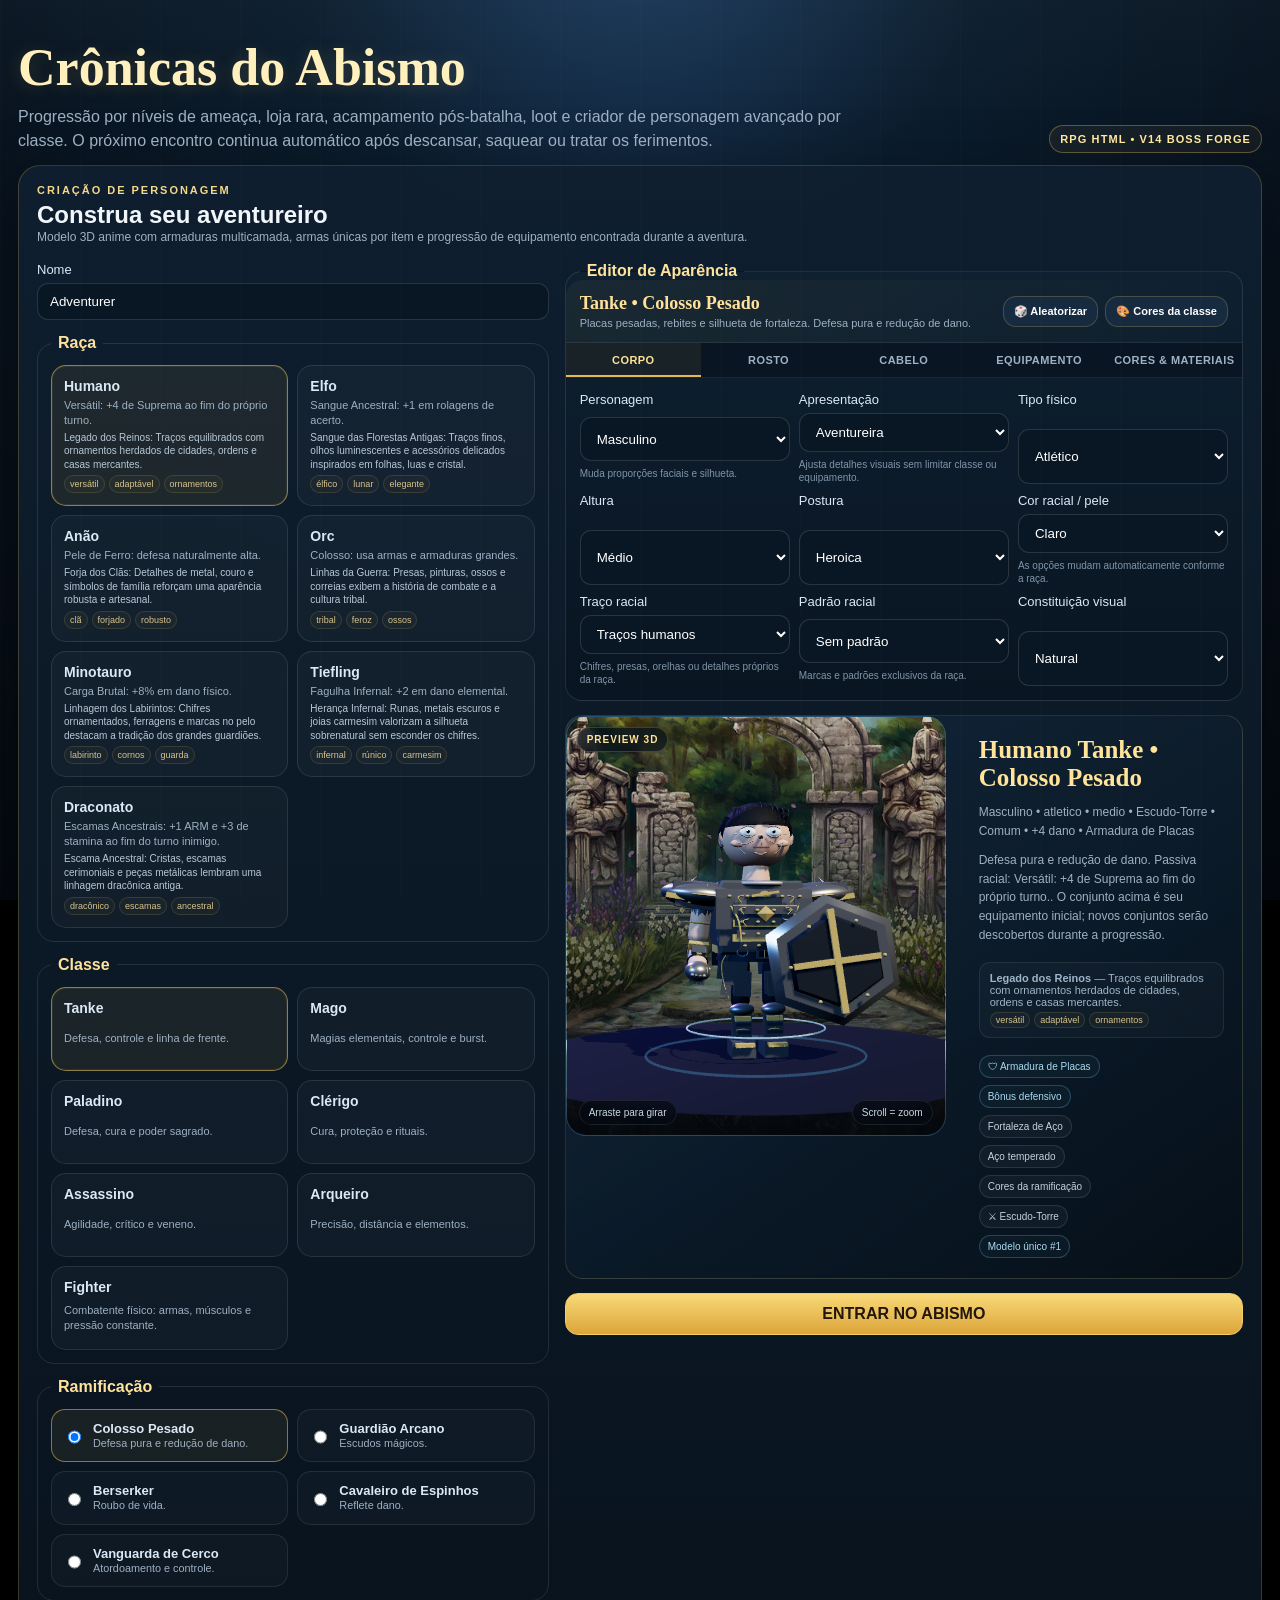
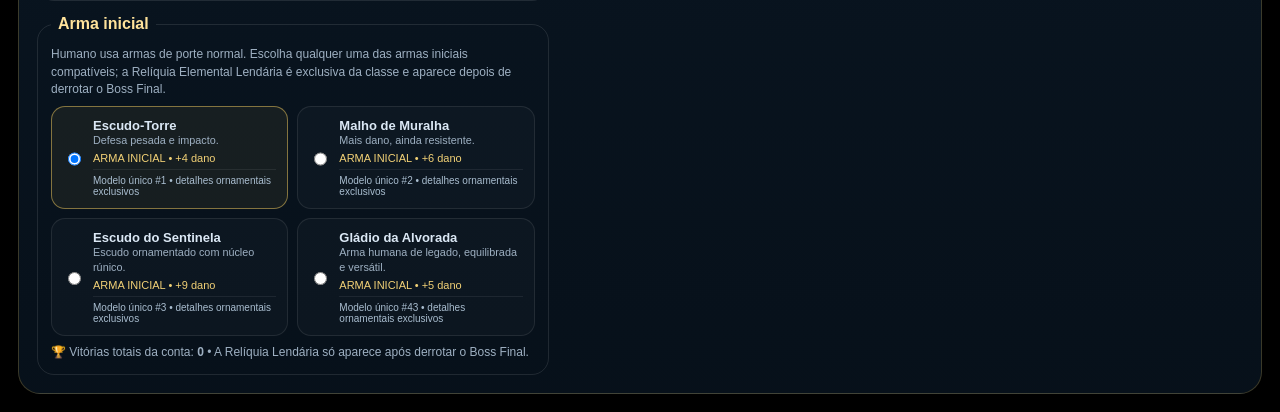
==== commit 058ee41d: "csdf" ====
--- a/cronicas_do_abismo_v16_arsenal_vitorias.html
+++ b/cronicas_do_abismo_v16_arsenal_vitorias.html
@@ -69,7 +69,7 @@
 .preview-info{display:grid;gap:7px}.preview-info strong{font-size:20px;color:#ffe49a}.preview-line{font-size:12px;color:var(--muted);line-height:1.45}
 
 
-/* preview 3D do criador */
+/* preview 3D do criador x*/
 .creator-3d-wrap{position:relative;height:420px;border-radius:20px;overflow:hidden;border:1px solid rgba(72,138,185,.42);background-image:linear-gradient(180deg,rgba(7,18,28,.18),rgba(3,8,13,.74)),url("character%20creation%20bg.jpg");background-size:cover;background-position:center;background-repeat:no-repeat}
 #creator3D{position:absolute;inset:0;cursor:grab;touch-action:none}#creator3D:active{cursor:grabbing}
 #creator3D canvas{display:block;width:100%!important;height:100%!important}
